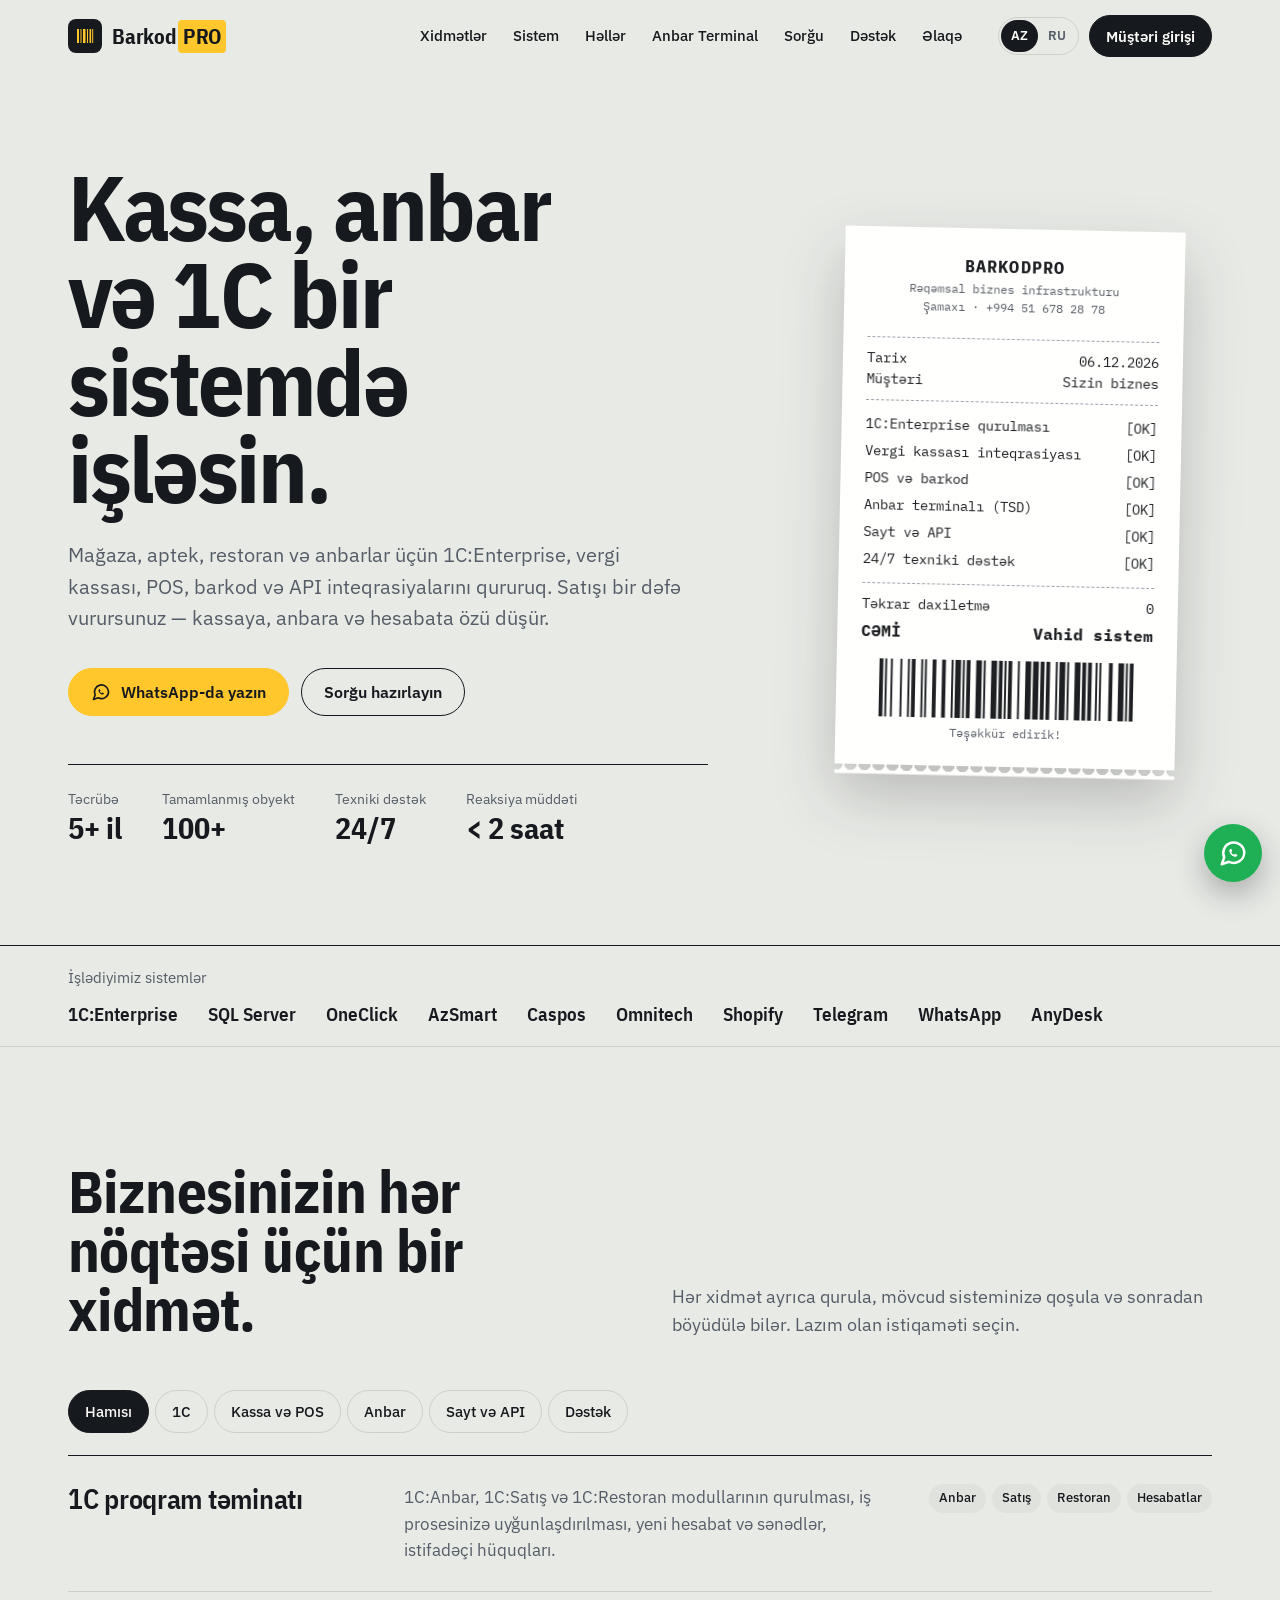
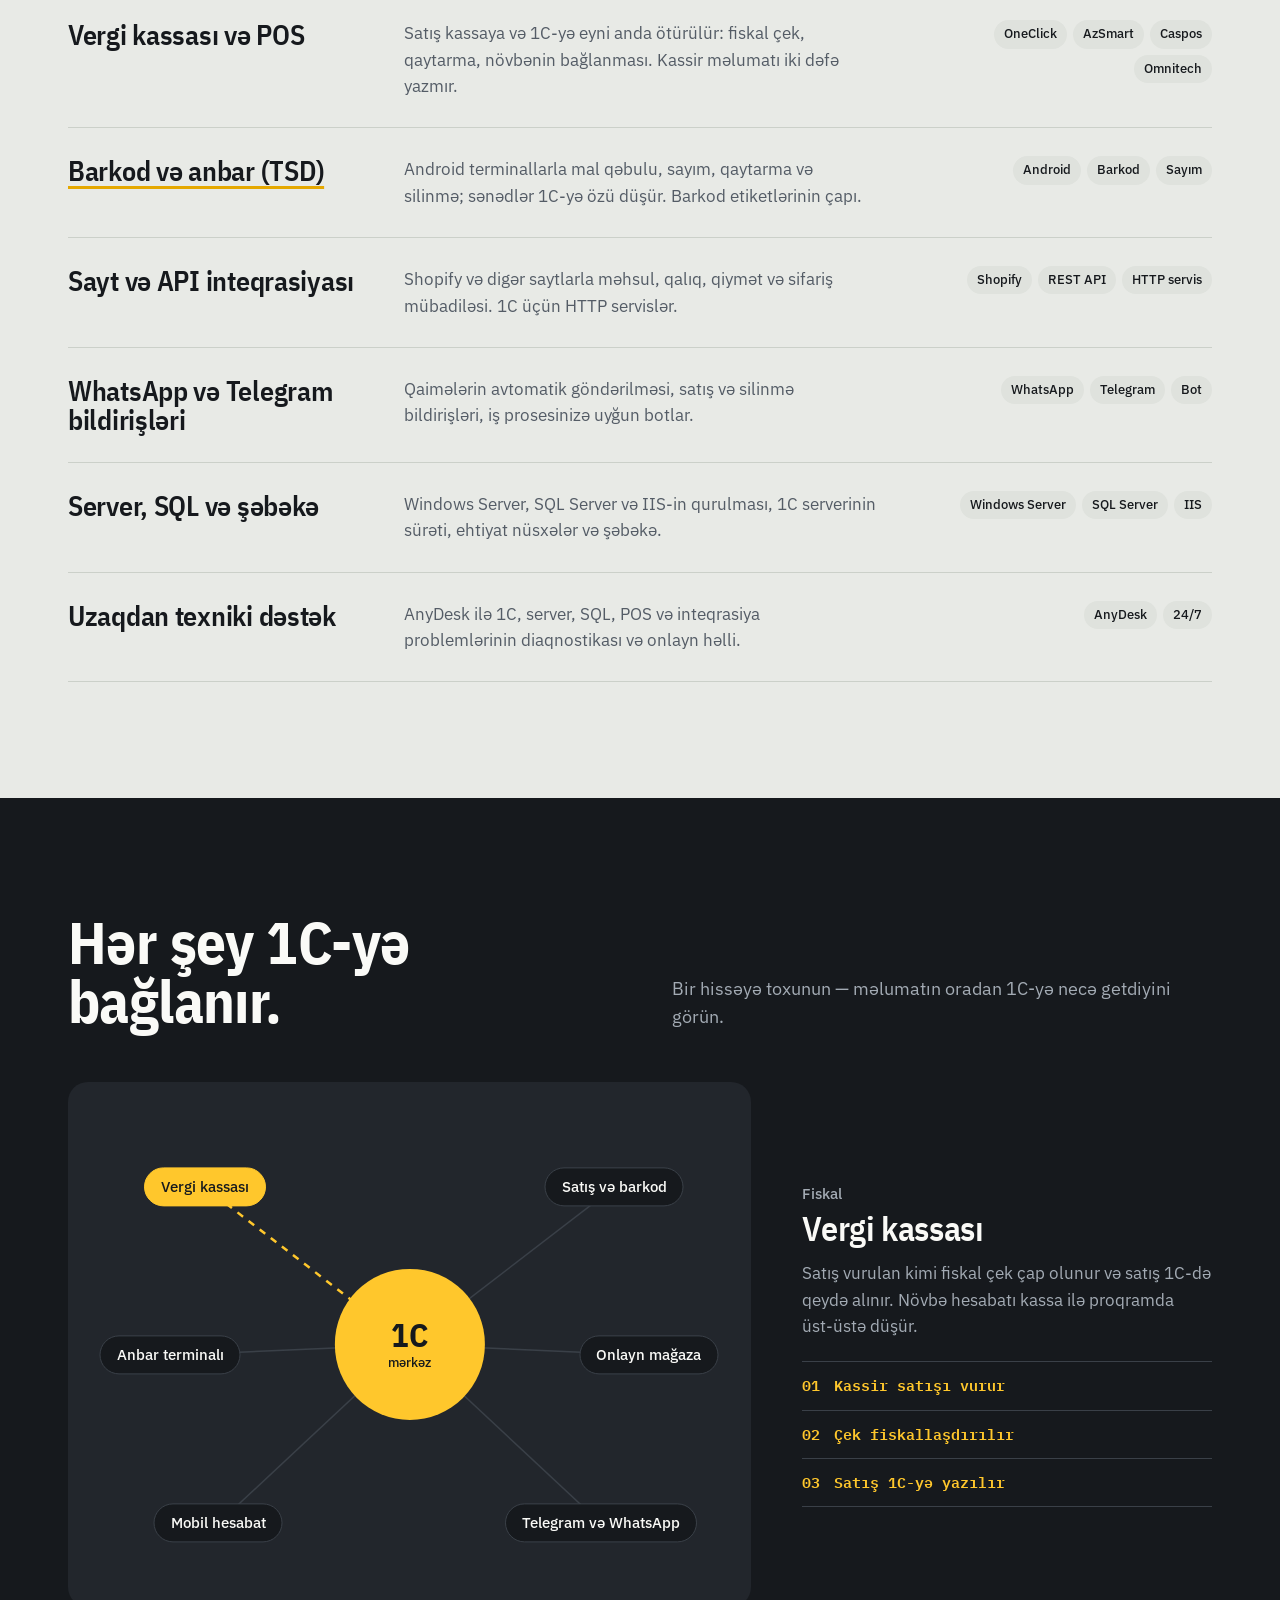
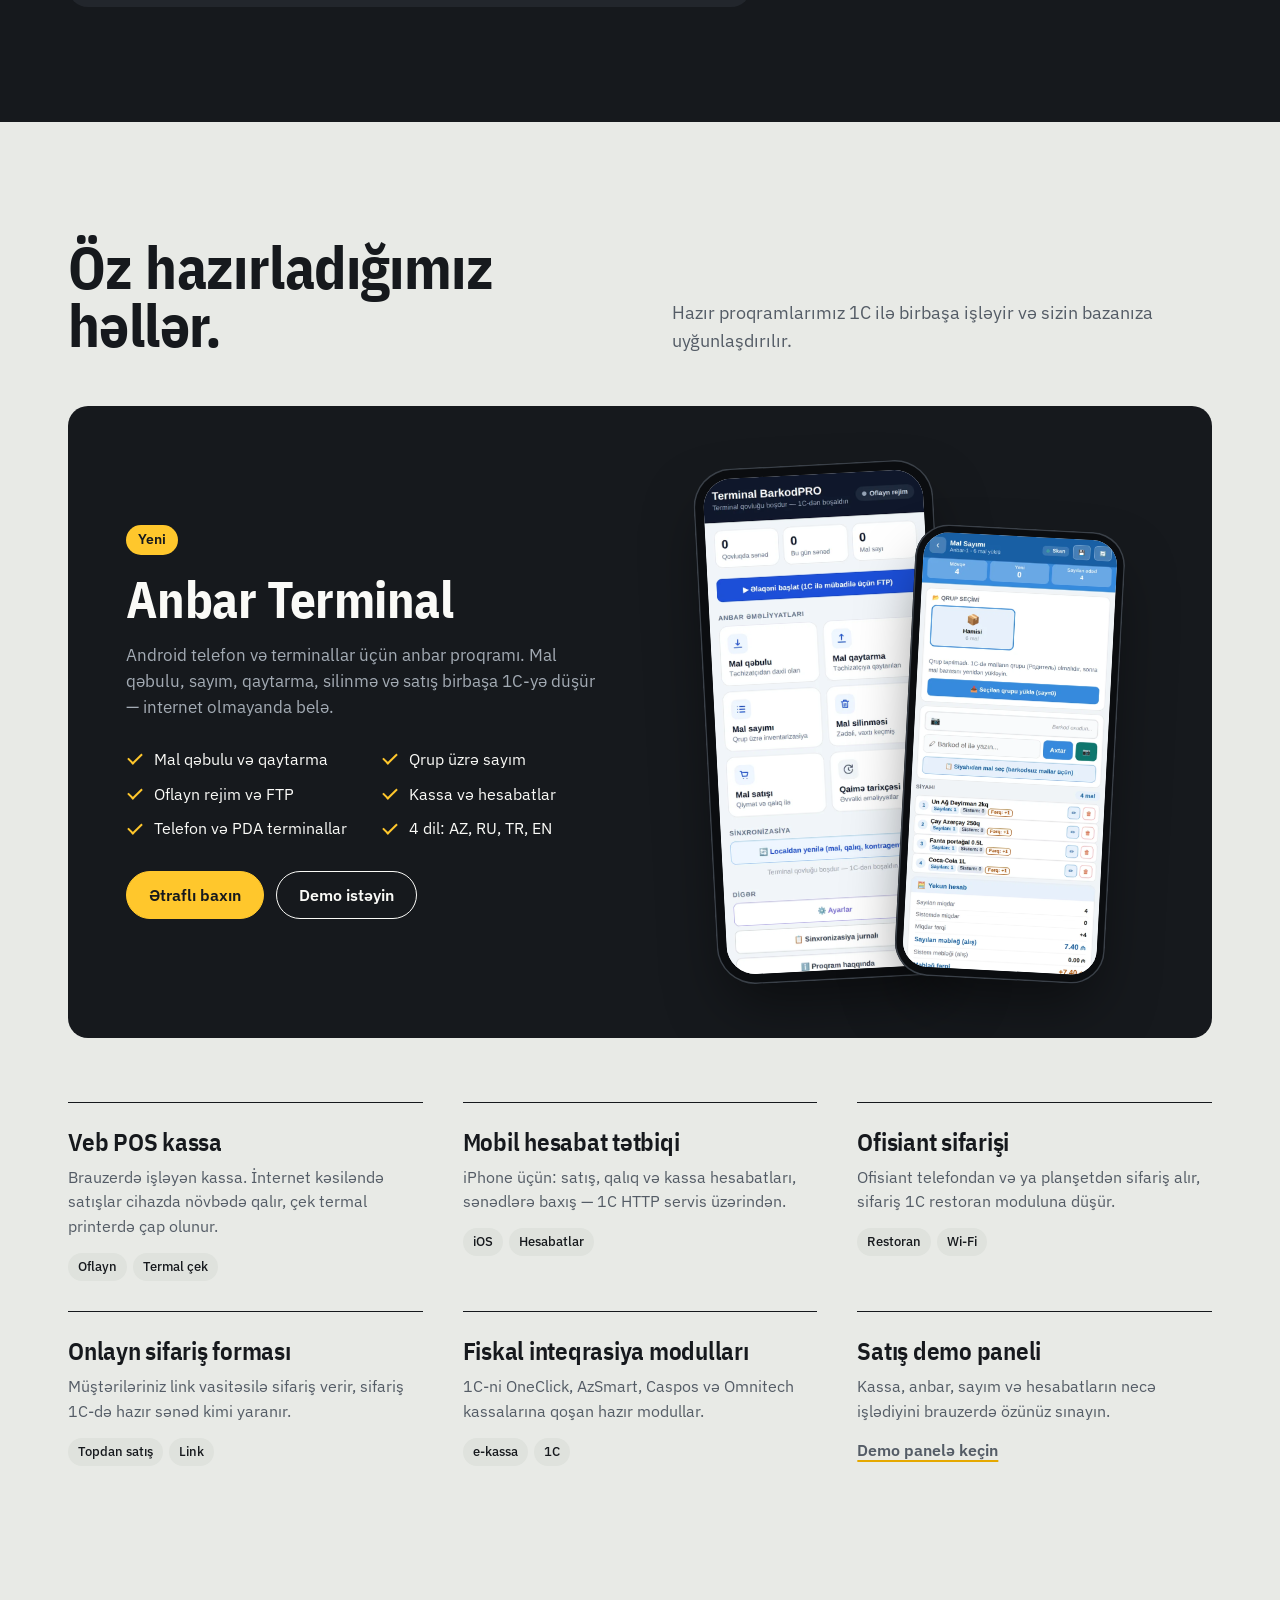
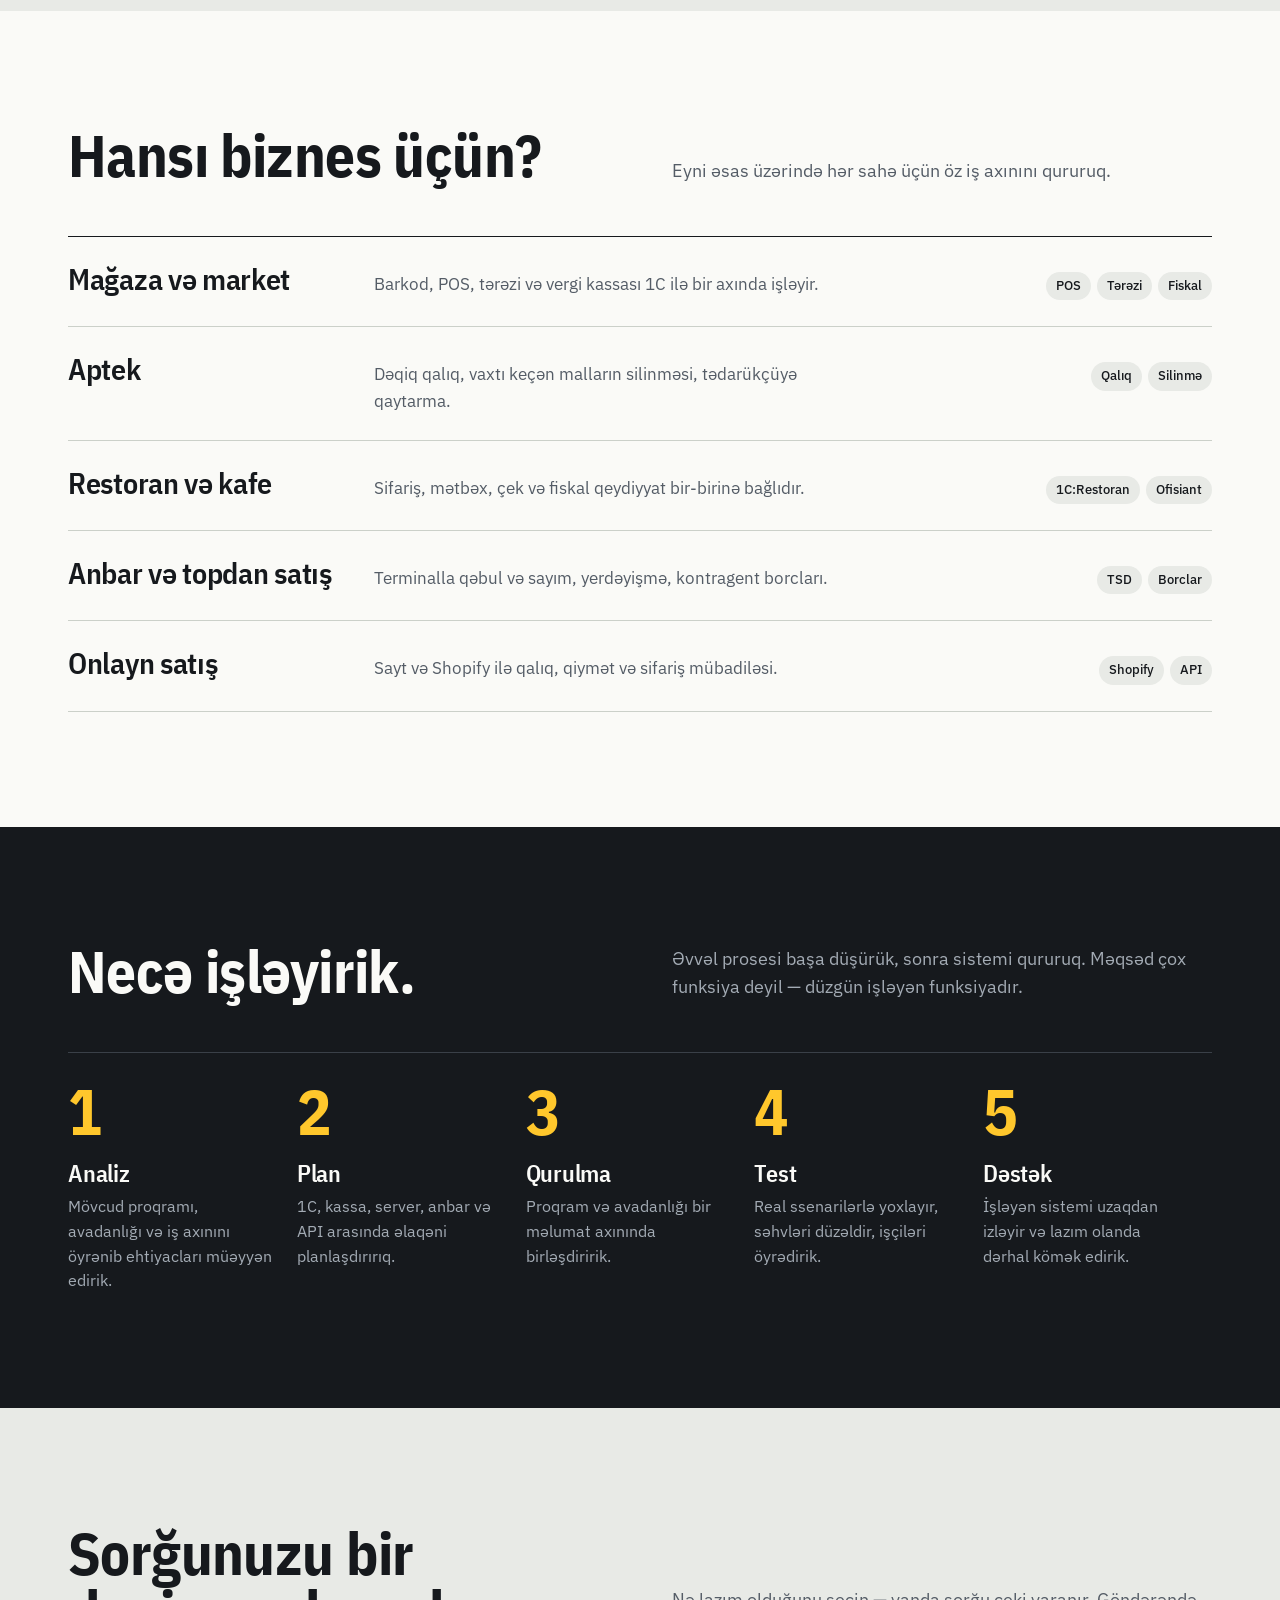
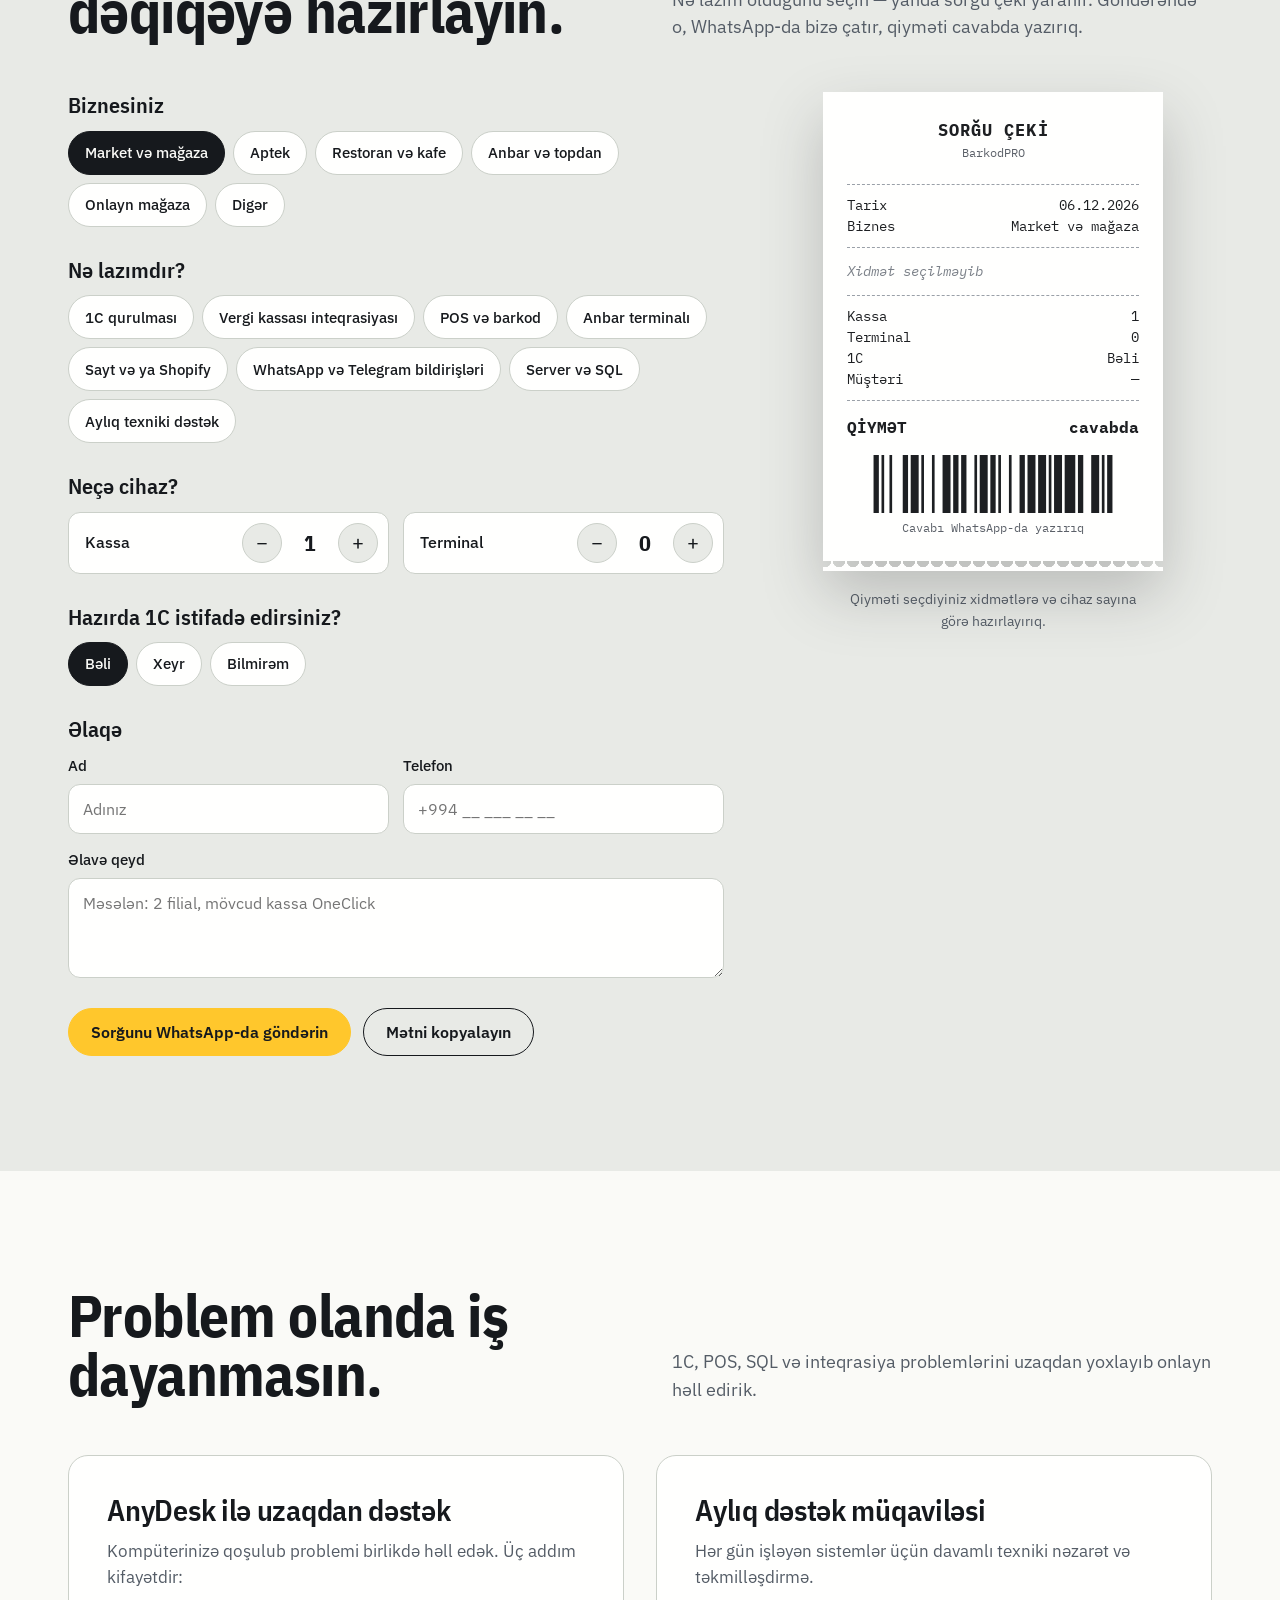
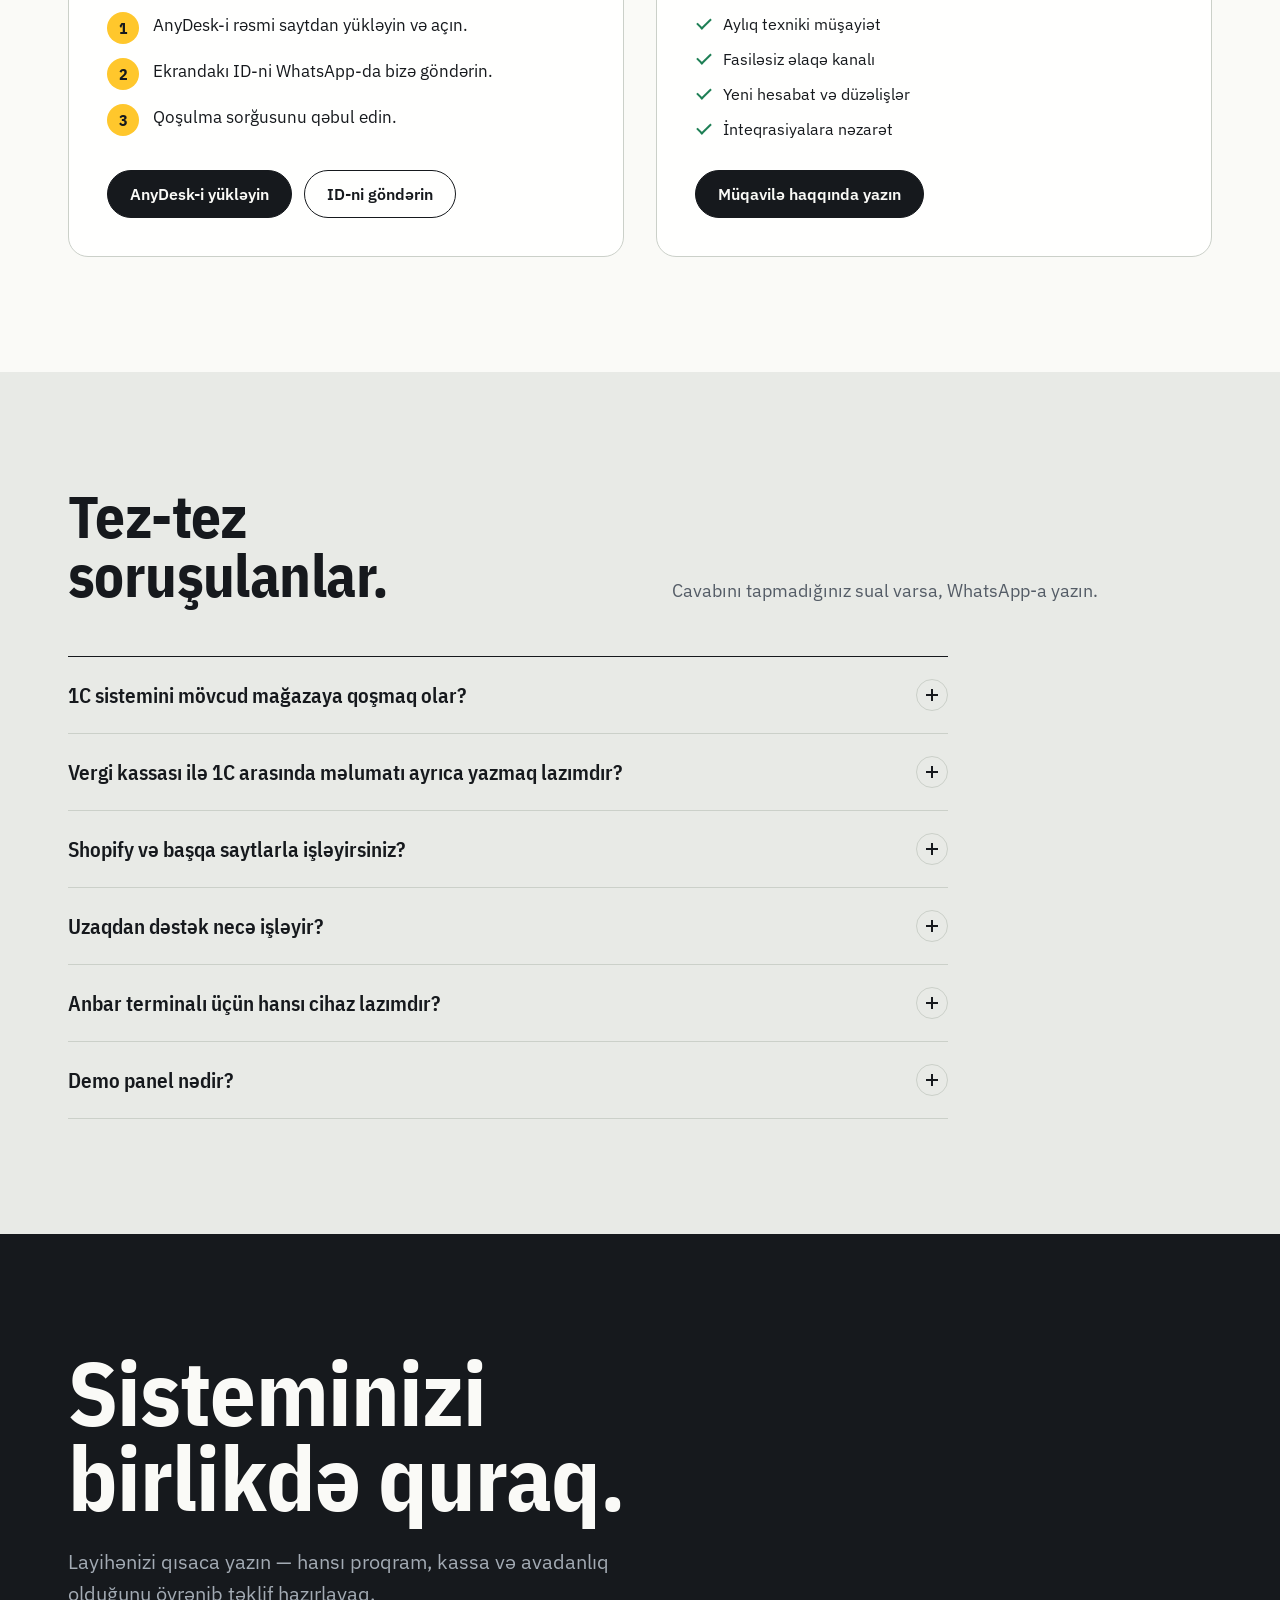
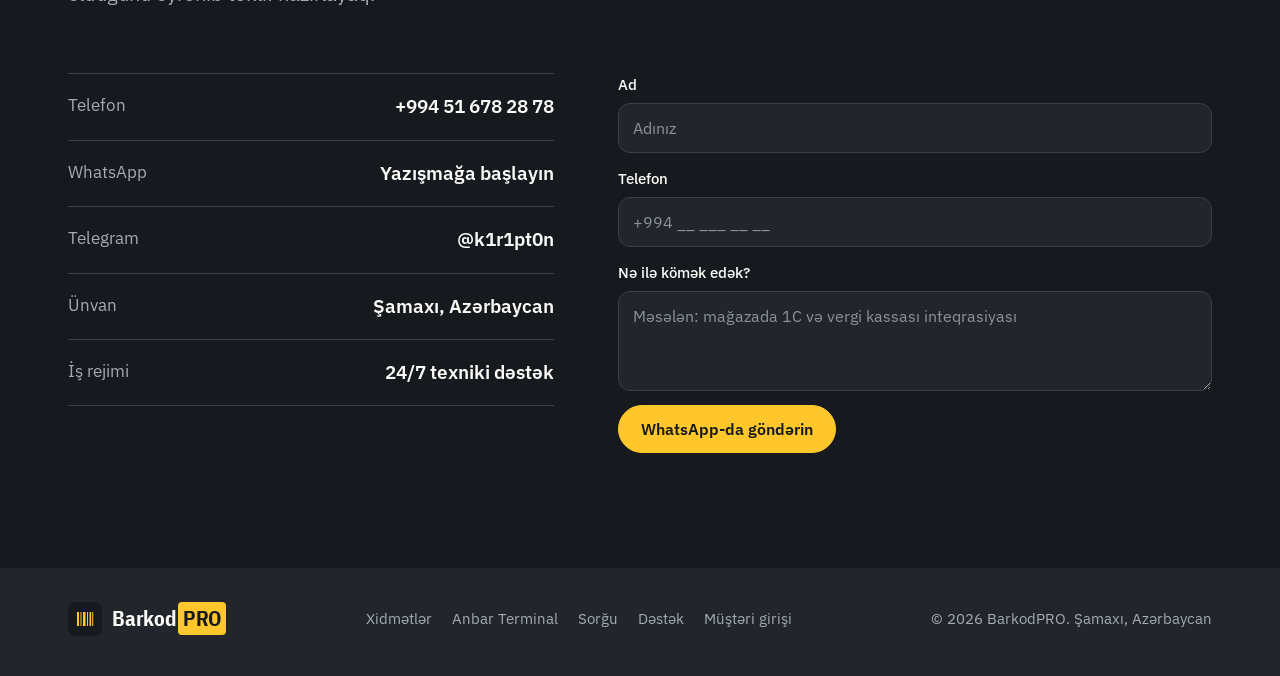
==== index.html @ 7fe0bfad "Add files via upload" ====
<!doctype html>
<html lang="az" data-page="home">
<head>
<meta charset="utf-8">
<meta name="viewport" content="width=device-width,initial-scale=1">
<title>BarkodPRO — 1C, vergi kassası, POS və anbar sistemləri</title>
<meta name="description" content="1C:Enterprise, vergi kassası, POS, barkod, anbar terminalı və API inteqrasiyaları. Mağaza, aptek, restoran və anbarlar üçün. 24/7 texniki dəstək.">
<meta name="robots" content="index,follow">
<meta name="theme-color" content="#E8EAE6">
<meta property="og:type" content="website">
<meta property="og:title" content="BarkodPRO — 1C, vergi kassası, POS və anbar sistemləri">
<meta property="og:description" content="1C:Enterprise, vergi kassası, POS, barkod, anbar terminalı və API inteqrasiyaları. Mağaza, aptek, restoran və anbarlar üçün. 24/7 texniki dəstək.">
<meta property="og:image" content="assets/img/og-cover.png">
<meta property="og:locale" content="az_AZ">
<link rel="icon" href="assets/img/favicon.svg" type="image/svg+xml">
<link rel="preconnect" href="https://fonts.googleapis.com">
<link rel="preconnect" href="https://fonts.gstatic.com" crossorigin>
<link href="https://fonts.googleapis.com/css2?family=IBM+Plex+Mono:wght@400;600;700&family=IBM+Plex+Sans+Condensed:wght@500;600;700&family=IBM+Plex+Sans:wght@400;500;600&display=swap" rel="stylesheet">
<link rel="stylesheet" href="assets/css/site.css">
<script type="application/ld+json">{"@context": "https://schema.org", "@type": "LocalBusiness", "name": "BarkodPRO", "description": "1C:Enterprise, vergi kassaları, POS, barkod, anbar və API inteqrasiyaları; 24/7 texniki dəstək.", "telephone": "+994516782878", "address": {"@type": "PostalAddress", "addressLocality": "Şamaxı", "addressCountry": "AZ"}, "sameAs": ["https://t.me/k1r1pt0n"], "openingHours": "Mo-Su 00:00-24:00"}</script>
</head>
<body>
<a class="skip" href="#main"><span data-i18n="a11y.skip">Məzmuna keç</span></a>
<header class="site-head" id="top">
  <div class="wrap head-row">
    <a class="logo" href="index.html" aria-label="BarkodPRO — ana səhifə"><span class="logo-mark"><svg viewBox="0 0 20 20" aria-hidden="true"><g fill="#FFC72C"><rect x="2" y="3" width="2" height="14"/><rect x="5.5" y="3" width="1" height="14"/><rect x="8" y="3" width="2.5" height="14"/><rect x="12" y="3" width="1" height="14"/><rect x="14.5" y="3" width="1.6" height="14"/><rect x="17.2" y="3" width="1" height="14"/></g></svg></span><span>Barkod<b>PRO</b></span></a>
    <nav class="main-nav" aria-label="Əsas menyu"><a href="#xidmetler" data-i18n="nav.services">Xidmətlər</a><a href="#sistem" data-i18n="nav.system">Sistem</a><a href="#heller" data-i18n="nav.solutions">Həllər</a><a href="anbar-terminal.html" data-i18n="nav.terminal">Anbar Terminal</a><a href="#sorgu" data-i18n="nav.quote">Sorğu</a><a href="#destek" data-i18n="nav.support">Dəstək</a><a href="#elaqe" data-i18n="nav.contact">Əlaqə</a></nav>
    <div class="head-tools">
      <div class="lang" role="group" aria-label="Dil / Язык"><button type="button" data-lang="az" aria-pressed="true">AZ</button><button type="button" data-lang="ru" aria-pressed="false">RU</button></div>
      <a class="btn btn-ink" href="login.html"><span data-i18n="nav.login">Müştəri girişi</span></a>
      <button class="menu-btn" type="button" aria-expanded="false" aria-controls="drawer" aria-label="Menyu"><svg viewBox="0 0 24 24" fill="none" stroke="currentColor" stroke-width="2" stroke-linecap="round" aria-hidden="true"><path d="M4 7h16M4 12h16M4 17h16"/></svg></button>
    </div>
  </div>
  <div class="drawer" id="drawer"><nav aria-label="Mobil menyu"><a href="#xidmetler" data-i18n="nav.services">Xidmətlər</a><a href="#sistem" data-i18n="nav.system">Sistem</a><a href="#heller" data-i18n="nav.solutions">Həllər</a><a href="anbar-terminal.html" data-i18n="nav.terminal">Anbar Terminal</a><a href="#sorgu" data-i18n="nav.quote">Sorğu</a><a href="#destek" data-i18n="nav.support">Dəstək</a><a href="#elaqe" data-i18n="nav.contact">Əlaqə</a><a href="login.html" data-i18n="nav.login">Müştəri girişi</a></nav></div>
</header>
<main id="main">
<section class="hero">
  <div class="wrap hero-grid">
    <div>
      <h1 data-i18n="h.h1">Kassa, anbar və 1C bir sistemdə işləsin.</h1>
      <p data-i18n="h.lead" class="lead">Mağaza, aptek, restoran və anbarlar üçün 1C:Enterprise, vergi kassası, POS, barkod və API inteqrasiyalarını qururuq. Satışı bir dəfə vurursunuz — kassaya, anbara və hesabata özü düşür.</p>
      <div class="hero-actions">
        <a class="btn btn-primary" href="https://wa.me/994516782878?text=Salam%2C%20BarkodPRO%20haqq%C4%B1nda%20m%C9%99lumat%20almaq%20ist%C9%99yir%C9%99m." target="_blank" rel="noopener"><svg viewBox="0 0 24 24" fill="none" stroke="currentColor" stroke-width="2" stroke-linecap="round" stroke-linejoin="round" aria-hidden="true"><path d="M21 11.5a8.4 8.4 0 0 1-12.3 7.5L3 21l2-5.5A8.4 8.4 0 1 1 21 11.5z"/><path d="M9 9.5c0 3 2.5 5.5 5.5 5.5l1.2-1.4-2-1-1 .8a3.5 3.5 0 0 1-2.1-2.1l.8-1-1-2z" fill="currentColor" stroke="none"/></svg><span data-i18n="h.cta1">WhatsApp-da yazın</span></a>
        <a class="btn btn-ghost" href="#sorgu"><span data-i18n="h.cta2">Sorğu hazırlayın</span></a>
      </div>
      <dl class="facts">
        <div><dt data-i18n="h.f1">Təcrübə</dt><dd data-i18n="h.f1v">5+ il</dd></div>
        <div><dt data-i18n="h.f2">Tamamlanmış obyekt</dt><dd>100+</dd></div>
        <div><dt data-i18n="h.f3">Texniki dəstək</dt><dd>24/7</dd></div>
        <div><dt data-i18n="h.f4">Reaksiya müddəti</dt><dd data-i18n="h.f4v">&lt; 2 saat</dd></div>
      </dl>
    </div>
    <div class="hero-receipt"><div class="receipt print" aria-label="BarkodPRO xidmətləri çek şəklində">
<div class="receipt-paper">
  <div class="rc-head"><strong>BARKODPRO</strong><span data-i18n="rc.sub">Rəqəmsal biznes infrastrukturu</span><span>Şamaxı · +994 51 678 28 78</span></div>
  <hr class="rc-sep">
  <div class="rc-row"><span data-i18n="rc.date">Tarix</span><span data-today>—</span></div>
  <div class="rc-row"><span data-i18n="rc.client">Müştəri</span><span data-i18n="rc.yourbiz">Sizin biznes</span></div>
  <hr class="rc-sep">
  <ul class="rc-items"><li><span data-i18n="rc.i0">1C:Enterprise qurulması</span><span>[OK]</span></li><li><span data-i18n="rc.i1">Vergi kassası inteqrasiyası</span><span>[OK]</span></li><li><span data-i18n="rc.i2">POS və barkod</span><span>[OK]</span></li><li><span data-i18n="rc.i3">Anbar terminalı (TSD)</span><span>[OK]</span></li><li><span data-i18n="rc.i4">Sayt və API</span><span>[OK]</span></li><li><span data-i18n="rc.i5">24/7 texniki dəstək</span><span>[OK]</span></li></ul>
  <hr class="rc-sep">
  <div class="rc-row"><span data-i18n="rc.reentry">Təkrar daxiletmə</span><span>0</span></div>
  <div class="rc-total"><span data-i18n="rc.total">CƏMİ</span><span data-i18n="rc.one">Vahid sistem</span></div>
  <svg class="rc-bar" viewBox="0 0 154 58" preserveAspectRatio="none" role="img" aria-label="Barkod"><g fill="#1d1f22"><rect x="10" y="0" width="2" height="58"/><rect x="13" y="0" width="1" height="58"/><rect x="16" y="0" width="1" height="58"/><rect x="21" y="0" width="1" height="58"/><rect x="25" y="0" width="1" height="58"/><rect x="27" y="0" width="2" height="58"/><rect x="32" y="0" width="1" height="58"/><rect x="34" y="0" width="1" height="58"/><rect x="38" y="0" width="2" height="58"/><rect x="43" y="0" width="2" height="58"/><rect x="48" y="0" width="1" height="58"/><rect x="50" y="0" width="3" height="58"/><rect x="54" y="0" width="1" height="58"/><rect x="56" y="0" width="2" height="58"/><rect x="61" y="0" width="3" height="58"/><rect x="65" y="0" width="1" height="58"/><rect x="69" y="0" width="3" height="58"/><rect x="73" y="0" width="2" height="58"/><rect x="76" y="0" width="1" height="58"/><rect x="78" y="0" width="2" height="58"/><rect x="83" y="0" width="1" height="58"/><rect x="87" y="0" width="3" height="58"/><rect x="91" y="0" width="3" height="58"/><rect x="95" y="0" width="2" height="58"/><rect x="98" y="0" width="2" height="58"/><rect x="103" y="0" width="1" height="58"/><rect x="105" y="0" width="3" height="58"/><rect x="109" y="0" width="1" height="58"/><rect x="113" y="0" width="3" height="58"/><rect x="117" y="0" width="2" height="58"/><rect x="120" y="0" width="2" height="58"/><rect x="124" y="0" width="1" height="58"/><rect x="126" y="0" width="1" height="58"/><rect x="131" y="0" width="2" height="58"/><rect x="136" y="0" width="3" height="58"/><rect x="140" y="0" width="1" height="58"/><rect x="142" y="0" width="2" height="58"/></g></svg>
  <div class="rc-foot"><span data-i18n="rc.thanks">Təşəkkür edirik!</span></div>
</div></div></div>
  </div>
</section>
<div class="strip"><div class="wrap strip-row"><p data-i18n="strip.l">İşlədiyimiz sistemlər</p><ul><li>1C:Enterprise</li><li>SQL Server</li><li>OneClick</li><li>AzSmart</li><li>Caspos</li><li>Omnitech</li><li>Shopify</li><li>Telegram</li><li>WhatsApp</li><li>AnyDesk</li></ul></div></div>

<section class="sec" id="xidmetler">
  <div class="wrap">
    <div class="sec-head"><h2 data-i18n="s.h">Biznesinizin hər nöqtəsi üçün bir xidmət.</h2><p data-i18n="s.p">Hər xidmət ayrıca qurula, mövcud sisteminizə qoşula və sonradan böyüdülə bilər. Lazım olan istiqaməti seçin.</p></div>
    <div class="filters" role="group" aria-label="Xidmət filtri"><button type="button" data-filter="all" aria-pressed="true"><span data-i18n="flt.all">Hamısı</span></button><button type="button" data-filter="1c" aria-pressed="false"><span data-i18n="flt.1c">1C</span></button><button type="button" data-filter="pos" aria-pressed="false"><span data-i18n="flt.pos">Kassa və POS</span></button><button type="button" data-filter="anbar" aria-pressed="false"><span data-i18n="flt.anbar">Anbar</span></button><button type="button" data-filter="api" aria-pressed="false"><span data-i18n="flt.api">Sayt və API</span></button><button type="button" data-filter="support" aria-pressed="false"><span data-i18n="flt.support">Dəstək</span></button></div>
    <ul class="svc-list">
<li class="svc" data-cat="1c"><h3><span data-i18n="svc1.t">1C proqram təminatı</span></h3><p data-i18n="svc1.d">1C:Anbar, 1C:Satış və 1C:Restoran modullarının qurulması, iş prosesinizə uyğunlaşdırılması, yeni hesabat və sənədlər, istifadəçi hüquqları.</p><div class="tags"><span data-i18n="svc1.tag0">Anbar</span><span data-i18n="svc1.tag1">Satış</span><span data-i18n="svc1.tag2">Restoran</span><span data-i18n="svc1.tag3">Hesabatlar</span></div></li>
<li class="svc" data-cat="pos"><h3><span data-i18n="svc2.t">Vergi kassası və POS</span></h3><p data-i18n="svc2.d">Satış kassaya və 1C-yə eyni anda ötürülür: fiskal çek, qaytarma, növbənin bağlanması. Kassir məlumatı iki dəfə yazmır.</p><div class="tags"><span data-i18n="svc2.tag0">OneClick</span><span data-i18n="svc2.tag1">AzSmart</span><span data-i18n="svc2.tag2">Caspos</span><span data-i18n="svc2.tag3">Omnitech</span></div></li>
<li class="svc" data-cat="anbar"><h3><a href="anbar-terminal.html" data-i18n="svc3.t">Barkod və anbar (TSD)</a></h3><p data-i18n="svc3.d">Android terminallarla mal qəbulu, sayım, qaytarma və silinmə; sənədlər 1C-yə özü düşür. Barkod etiketlərinin çapı.</p><div class="tags"><span data-i18n="svc3.tag0">Android</span><span data-i18n="svc3.tag1">Barkod</span><span data-i18n="svc3.tag2">Sayım</span></div></li>
<li class="svc" data-cat="api"><h3><span data-i18n="svc4.t">Sayt və API inteqrasiyası</span></h3><p data-i18n="svc4.d">Shopify və digər saytlarla məhsul, qalıq, qiymət və sifariş mübadiləsi. 1C üçün HTTP servislər.</p><div class="tags"><span data-i18n="svc4.tag0">Shopify</span><span data-i18n="svc4.tag1">REST API</span><span data-i18n="svc4.tag2">HTTP servis</span></div></li>
<li class="svc" data-cat="api"><h3><span data-i18n="svc5.t">WhatsApp və Telegram bildirişləri</span></h3><p data-i18n="svc5.d">Qaimələrin avtomatik göndərilməsi, satış və silinmə bildirişləri, iş prosesinizə uyğun botlar.</p><div class="tags"><span data-i18n="svc5.tag0">WhatsApp</span><span data-i18n="svc5.tag1">Telegram</span><span data-i18n="svc5.tag2">Bot</span></div></li>
<li class="svc" data-cat="support"><h3><span data-i18n="svc6.t">Server, SQL və şəbəkə</span></h3><p data-i18n="svc6.d">Windows Server, SQL Server və IIS-in qurulması, 1C serverinin sürəti, ehtiyat nüsxələr və şəbəkə.</p><div class="tags"><span data-i18n="svc6.tag0">Windows Server</span><span data-i18n="svc6.tag1">SQL Server</span><span data-i18n="svc6.tag2">IIS</span></div></li>
<li class="svc" data-cat="support"><h3><span data-i18n="svc7.t">Uzaqdan texniki dəstək</span></h3><p data-i18n="svc7.d">AnyDesk ilə 1C, server, SQL, POS və inteqrasiya problemlərinin diaqnostikası və onlayn həlli.</p><div class="tags"><span data-i18n="svc7.tag0">AnyDesk</span><span data-i18n="svc7.tag1">24/7</span></div></li>
    </ul>
  </div>
</section>

<section class="sec sec-ink on-ink" id="sistem">
  <div class="wrap">
    <div class="sec-head"><h2 data-i18n="m.h">Hər şey 1C-yə bağlanır.</h2><p data-i18n="m.p">Bir hissəyə toxunun — məlumatın oradan 1C-yə necə getdiyini görün.</p></div>
    <div class="map">
  <div class="map-stage" role="group" aria-label="Sistem xəritəsi">
    <svg class="wires" viewBox="0 0 100 100" preserveAspectRatio="none" aria-hidden="true"><line class="wire" data-wire="kassa" x1="50" y1="50" x2="20" y2="20"/><line class="wire" data-wire="pos" x1="50" y1="50" x2="80" y2="20"/><line class="wire" data-wire="shop" x1="50" y1="50" x2="85" y2="52"/><line class="wire" data-wire="msg" x1="50" y1="50" x2="78" y2="84"/><line class="wire" data-wire="mob" x1="50" y1="50" x2="22" y2="84"/><line class="wire" data-wire="tsd" x1="50" y1="50" x2="15" y2="52"/></svg>
    <div class="map-hub">1C<small data-i18n="map.hub">mərkəz</small></div>
    <button type="button" class="map-node" data-node="kassa" style="left:20%;top:20%" aria-pressed="false" data-i18n="map.kassa.t">Vergi kassası</button><button type="button" class="map-node" data-node="pos" style="left:80%;top:20%" aria-pressed="false" data-i18n="map.pos.t">Satış və barkod</button><button type="button" class="map-node" data-node="shop" style="left:85%;top:52%" aria-pressed="false" data-i18n="map.shop.t">Onlayn mağaza</button><button type="button" class="map-node" data-node="msg" style="left:78%;top:84%" aria-pressed="false" data-i18n="map.msg.t">Telegram və WhatsApp</button><button type="button" class="map-node" data-node="mob" style="left:22%;top:84%" aria-pressed="false" data-i18n="map.mob.t">Mobil hesabat</button><button type="button" class="map-node" data-node="tsd" style="left:15%;top:52%" aria-pressed="false" data-i18n="map.tsd.t">Anbar terminalı</button>
  </div>
  <div class="map-info" aria-live="polite">
    <p class="map-kind" id="mapKind">Fiskal</p>
    <h3 id="mapTitle">Vergi kassası</h3>
    <p id="mapDesc">Satış vurulan kimi fiskal çek çap olunur və satış 1C-də qeydə alınır. Növbə hesabatı kassa ilə proqramda üst-üstə düşür.</p>
    <ol class="map-flow" id="mapFlow"><li><span>01</span><span data-i18n="map.kassa.f0">Kassir satışı vurur</span></li><li><span>02</span><span data-i18n="map.kassa.f1">Çek fiskallaşdırılır</span></li><li><span>03</span><span data-i18n="map.kassa.f2">Satış 1C-yə yazılır</span></li></ol>
    <p style="margin-top:22px" id="mapLink" hidden><a class="link" href="anbar-terminal.html" data-i18n="map.more">Anbar Terminal haqqında ətraflı</a></p>
  </div>
</div>
  </div>
</section>

<section class="sec" id="heller">
  <div class="wrap">
    <div class="sec-head"><h2 data-i18n="sol.h">Öz hazırladığımız həllər.</h2><p data-i18n="sol.p">Hazır proqramlarımız 1C ilə birbaşa işləyir və sizin bazanıza uyğunlaşdırılır.</p></div>
    <article class="feature-prod on-ink">
      <div>
        <span data-i18n="fp.badge" class="badge">Yeni</span>
        <h3 data-i18n="fp.h">Anbar Terminal</h3>
        <p data-i18n="fp.p">Android telefon və terminallar üçün anbar proqramı. Mal qəbulu, sayım, qaytarma, silinmə və satış birbaşa 1C-yə düşür — internet olmayanda belə.</p>
        <ul class="checks"><li data-i18n="fp.c.0">Mal qəbulu və qaytarma</li><li data-i18n="fp.c.1">Qrup üzrə sayım</li><li data-i18n="fp.c.2">Oflayn rejim və FTP</li><li data-i18n="fp.c.3">Kassa və hesabatlar</li><li data-i18n="fp.c.4">Telefon və PDA terminallar</li><li data-i18n="fp.c.5">4 dil: AZ, RU, TR, EN</li></ul>
        <div class="actions"><a class="btn btn-primary" href="anbar-terminal.html"><span data-i18n="fp.a1">Ətraflı baxın</span></a><a class="btn btn-ghost" href="https://wa.me/994516782878?text=Salam%2C%20Anbar%20Terminal%20proqram%C4%B1%20il%C9%99%20maraqlan%C4%B1ram.%20Demo%20g%C3%B6rm%C9%99k%20ist%C9%99yir%C9%99m." target="_blank" rel="noopener"><span data-i18n="fp.a2">Demo istəyin</span></a></div>
      </div>
      <div class="phones"><div class="phone"><img src="assets/img/anbar-terminal/home.webp" alt="Anbar Terminal: ana ekran" data-i18n-alt="alt.home" width="600" height="1350" loading="lazy"></div><div class="phone"><img src="assets/img/anbar-terminal/sayim.webp" alt="Anbar Terminal: mal sayımı" data-i18n-alt="alt.sayim" width="600" height="1350" loading="lazy"></div></div>
    </article>
    <div class="sol-grid">
<article class="sol"><h3 data-i18n="sol1.t">Veb POS kassa</h3><p data-i18n="sol1.d">Brauzerdə işləyən kassa. İnternet kəsiləndə satışlar cihazda növbədə qalır, çek termal printerdə çap olunur.</p><div class="tags"><span data-i18n="sol1.tag0">Oflayn</span><span data-i18n="sol1.tag1">Termal çek</span></div></article>
<article class="sol"><h3 data-i18n="sol2.t">Mobil hesabat tətbiqi</h3><p data-i18n="sol2.d">iPhone üçün: satış, qalıq və kassa hesabatları, sənədlərə baxış — 1C HTTP servis üzərindən.</p><div class="tags"><span data-i18n="sol2.tag0">iOS</span><span data-i18n="sol2.tag1">Hesabatlar</span></div></article>
<article class="sol"><h3 data-i18n="sol3.t">Ofisiant sifarişi</h3><p data-i18n="sol3.d">Ofisiant telefondan və ya planşetdən sifariş alır, sifariş 1C restoran moduluna düşür.</p><div class="tags"><span data-i18n="sol3.tag0">Restoran</span><span data-i18n="sol3.tag1">Wi-Fi</span></div></article>
<article class="sol"><h3 data-i18n="sol4.t">Onlayn sifariş forması</h3><p data-i18n="sol4.d">Müştəriləriniz link vasitəsilə sifariş verir, sifariş 1C-də hazır sənəd kimi yaranır.</p><div class="tags"><span data-i18n="sol4.tag0">Topdan satış</span><span data-i18n="sol4.tag1">Link</span></div></article>
<article class="sol"><h3 data-i18n="sol5.t">Fiskal inteqrasiya modulları</h3><p data-i18n="sol5.d">1C-ni OneClick, AzSmart, Caspos və Omnitech kassalarına qoşan hazır modullar.</p><div class="tags"><span data-i18n="sol5.tag0">e-kassa</span><span data-i18n="sol5.tag1">1C</span></div></article>
<article class="sol"><h3 data-i18n="sol6.t">Satış demo paneli</h3><p data-i18n="sol6.d">Kassa, anbar, sayım və hesabatların necə işlədiyini brauzerdə özünüz sınayın.</p><p style="margin-top:14px"><a class="link" href="login.html" data-i18n="sol6.a">Demo panelə keçin</a></p></article>
    </div>
  </div>
</section>

<section class="sec sec-paper" id="saheler">
  <div class="wrap">
    <div class="sec-head"><h2 data-i18n="sec.h">Hansı biznes üçün?</h2><p data-i18n="sec.p">Eyni əsas üzərində hər sahə üçün öz iş axınını qururuq.</p></div>
    <ul class="sectors">
<li class="sector"><h3 data-i18n="sec1.t">Mağaza və market</h3><p data-i18n="sec1.d">Barkod, POS, tərəzi və vergi kassası 1C ilə bir axında işləyir.</p><div class="tags"><span data-i18n="sec1.tag0">POS</span><span data-i18n="sec1.tag1">Tərəzi</span><span data-i18n="sec1.tag2">Fiskal</span></div></li>
<li class="sector"><h3 data-i18n="sec2.t">Aptek</h3><p data-i18n="sec2.d">Dəqiq qalıq, vaxtı keçən malların silinməsi, tədarükçüyə qaytarma.</p><div class="tags"><span data-i18n="sec2.tag0">Qalıq</span><span data-i18n="sec2.tag1">Silinmə</span></div></li>
<li class="sector"><h3 data-i18n="sec3.t">Restoran və kafe</h3><p data-i18n="sec3.d">Sifariş, mətbəx, çek və fiskal qeydiyyat bir-birinə bağlıdır.</p><div class="tags"><span data-i18n="sec3.tag0">1C:Restoran</span><span data-i18n="sec3.tag1">Ofisiant</span></div></li>
<li class="sector"><h3 data-i18n="sec4.t">Anbar və topdan satış</h3><p data-i18n="sec4.d">Terminalla qəbul və sayım, yerdəyişmə, kontragent borcları.</p><div class="tags"><span data-i18n="sec4.tag0">TSD</span><span data-i18n="sec4.tag1">Borclar</span></div></li>
<li class="sector"><h3 data-i18n="sec5.t">Onlayn satış</h3><p data-i18n="sec5.d">Sayt və Shopify ilə qalıq, qiymət və sifariş mübadiləsi.</p><div class="tags"><span data-i18n="sec5.tag0">Shopify</span><span data-i18n="sec5.tag1">API</span></div></li>
    </ul>
  </div>
</section>

<section class="sec sec-ink on-ink" id="proses">
  <div class="wrap">
    <div class="sec-head"><h2 data-i18n="p.h">Necə işləyirik.</h2><p data-i18n="p.p">Əvvəl prosesi başa düşürük, sonra sistemi qururuq. Məqsəd çox funksiya deyil — düzgün işləyən funksiyadır.</p></div>
    <ol class="steps"><li><h3 data-i18n="st0.t">Analiz</h3><p data-i18n="st0.d">Mövcud proqramı, avadanlığı və iş axınını öyrənib ehtiyacları müəyyən edirik.</p></li><li><h3 data-i18n="st1.t">Plan</h3><p data-i18n="st1.d">1C, kassa, server, anbar və API arasında əlaqəni planlaşdırırıq.</p></li><li><h3 data-i18n="st2.t">Qurulma</h3><p data-i18n="st2.d">Proqram və avadanlığı bir məlumat axınında birləşdiririk.</p></li><li><h3 data-i18n="st3.t">Test</h3><p data-i18n="st3.d">Real ssenarilərlə yoxlayır, səhvləri düzəldir, işçiləri öyrədirik.</p></li><li><h3 data-i18n="st4.t">Dəstək</h3><p data-i18n="st4.d">İşləyən sistemi uzaqdan izləyir və lazım olanda dərhal kömək edirik.</p></li></ol>
  </div>
</section>

<section class="sec" id="sorgu">
  <div class="wrap">
    <div class="sec-head"><h2 data-i18n="q.h">Sorğunuzu bir dəqiqəyə hazırlayın.</h2><p data-i18n="q.p">Nə lazım olduğunu seçin — yanda sorğu çeki yaranır. Göndərəndə o, WhatsApp-da bizə çatır, qiyməti cavabda yazırıq.</p></div>
    <div class="quote">
  <form id="quoteForm" novalidate>
    <fieldset><legend data-i18n="q.l1">Biznesiniz</legend><div class="chips"><label class="chip"><input type="radio" name="biz" value="market" checked><span data-i18n="q.biz.market">Market və mağaza</span></label><label class="chip"><input type="radio" name="biz" value="aptek"><span data-i18n="q.biz.aptek">Aptek</span></label><label class="chip"><input type="radio" name="biz" value="restoran"><span data-i18n="q.biz.restoran">Restoran və kafe</span></label><label class="chip"><input type="radio" name="biz" value="anbar"><span data-i18n="q.biz.anbar">Anbar və topdan</span></label><label class="chip"><input type="radio" name="biz" value="online"><span data-i18n="q.biz.online">Onlayn mağaza</span></label><label class="chip"><input type="radio" name="biz" value="other"><span data-i18n="q.biz.other">Digər</span></label></div></fieldset>
    <fieldset><legend data-i18n="q.l2">Nə lazımdır?</legend><div class="chips"><label class="chip"><input type="checkbox" name="need" value="n1c"><span data-i18n="q.need.n1c">1C qurulması</span></label><label class="chip"><input type="checkbox" name="need" value="nkassa"><span data-i18n="q.need.nkassa">Vergi kassası inteqrasiyası</span></label><label class="chip"><input type="checkbox" name="need" value="npos"><span data-i18n="q.need.npos">POS və barkod</span></label><label class="chip"><input type="checkbox" name="need" value="ntsd"><span data-i18n="q.need.ntsd">Anbar terminalı</span></label><label class="chip"><input type="checkbox" name="need" value="nweb"><span data-i18n="q.need.nweb">Sayt və ya Shopify</span></label><label class="chip"><input type="checkbox" name="need" value="nmsg"><span data-i18n="q.need.nmsg">WhatsApp və Telegram bildirişləri</span></label><label class="chip"><input type="checkbox" name="need" value="nsrv"><span data-i18n="q.need.nsrv">Server və SQL</span></label><label class="chip"><input type="checkbox" name="need" value="ncare"><span data-i18n="q.need.ncare">Aylıq texniki dəstək</span></label></div></fieldset>
    <fieldset><legend data-i18n="q.l3">Neçə cihaz?</legend>
      <div class="counters">
        <div class="counter"><label for="qKassa" data-i18n="q.kassa">Kassa</label><div><button type="button" data-step="-1" data-for="qKassa" aria-label="Azalt">−</button><input id="qKassa" type="number" inputmode="numeric" min="0" max="99" value="1"><button type="button" data-step="1" data-for="qKassa" aria-label="Artır">+</button></div></div>
        <div class="counter"><label for="qTsd" data-i18n="q.tsd">Terminal</label><div><button type="button" data-step="-1" data-for="qTsd" aria-label="Azalt">−</button><input id="qTsd" type="number" inputmode="numeric" min="0" max="99" value="0"><button type="button" data-step="1" data-for="qTsd" aria-label="Artır">+</button></div></div>
      </div>
    </fieldset>
    <fieldset><legend data-i18n="q.l4">Hazırda 1C istifadə edirsiniz?</legend><div class="chips"><label class="chip"><input type="radio" name="has1c" value="yes" checked><span data-i18n="q.has1c.yes">Bəli</span></label><label class="chip"><input type="radio" name="has1c" value="no"><span data-i18n="q.has1c.no">Xeyr</span></label><label class="chip"><input type="radio" name="has1c" value="unk"><span data-i18n="q.has1c.unk">Bilmirəm</span></label></div></fieldset>
    <fieldset><legend data-i18n="q.l5">Əlaqə</legend>
      <div class="fields">
        <div class="field"><label for="qName" data-i18n="f.name">Ad</label><input id="qName" autocomplete="name" placeholder="Adınız" data-i18n-ph="f.name.ph"></div>
        <div class="field"><label for="qPhone" data-i18n="f.phone">Telefon</label><input id="qPhone" type="tel" autocomplete="tel" placeholder="+994 __ ___ __ __"></div>
        <div class="field full"><label for="qNote" data-i18n="f.note">Əlavə qeyd</label><textarea id="qNote" placeholder="Məsələn: 2 filial, mövcud kassa OneClick" data-i18n-ph="q.note.ph"></textarea></div>
      </div>
    </fieldset>
    <div class="actions"><button class="btn btn-primary" type="submit"><span data-i18n="q.send">Sorğunu WhatsApp-da göndərin</span></button><button class="btn btn-ghost" type="button" id="quoteCopy"><span data-i18n="q.copy">Mətni kopyalayın</span></button></div>
  </form>
  <aside class="quote-side" aria-label="Sorğu çeki">
    <div class="receipt flat">
    <div class="receipt-paper">
      <div class="rc-head"><strong data-i18n="q.rc.title">SORĞU ÇEKİ</strong><span>BarkodPRO</span></div>
      <hr class="rc-sep">
      <div class="rc-row"><span data-i18n="rc.date2">Tarix</span><span data-today>—</span></div>
      <div class="rc-row"><span data-i18n="q.rc.biz">Biznes</span><span id="rcBiz">—</span></div>
      <hr class="rc-sep">
      <ul class="rc-items" id="rcNeeds"></ul>
      <hr class="rc-sep">
      <div class="rc-row"><span data-i18n="q.kassa2">Kassa</span><span id="rcKassa">1</span></div>
      <div class="rc-row"><span data-i18n="q.tsd2">Terminal</span><span id="rcTsd">0</span></div>
      <div class="rc-row">1C<span id="rcHas">—</span></div>
      <div class="rc-row"><span data-i18n="rc.client2">Müştəri</span><span id="rcName">—</span></div>
      <hr class="rc-sep">
      <div class="rc-total"><span data-i18n="q.rc.price">QİYMƏT</span><span data-i18n="q.rc.reply">cavabda</span></div>
      <svg class="rc-bar" viewBox="0 0 110 58" preserveAspectRatio="none" role="img" aria-label="Barkod"><g fill="#1d1f22"><rect x="10" y="0" width="2" height="58"/><rect x="13" y="0" width="1" height="58"/><rect x="16" y="0" width="1" height="58"/><rect x="21" y="0" width="2" height="58"/><rect x="24" y="0" width="3" height="58"/><rect x="28" y="0" width="1" height="58"/><rect x="32" y="0" width="1" height="58"/><rect x="36" y="0" width="3" height="58"/><rect x="40" y="0" width="2" height="58"/><rect x="43" y="0" width="2" height="58"/><rect x="48" y="0" width="1" height="58"/><rect x="50" y="0" width="3" height="58"/><rect x="54" y="0" width="2" height="58"/><rect x="57" y="0" width="1" height="58"/><rect x="61" y="0" width="1" height="58"/><rect x="65" y="0" width="2" height="58"/><rect x="68" y="0" width="3" height="58"/><rect x="72" y="0" width="3" height="58"/><rect x="76" y="0" width="1" height="58"/><rect x="78" y="0" width="3" height="58"/><rect x="82" y="0" width="4" height="58"/><rect x="87" y="0" width="2" height="58"/><rect x="92" y="0" width="3" height="58"/><rect x="96" y="0" width="1" height="58"/><rect x="98" y="0" width="2" height="58"/></g></svg>
      <div class="rc-foot"><span data-i18n="q.rc.foot">Cavabı WhatsApp-da yazırıq</span></div>
    </div></div>
    <p data-i18n="q.side" class="note">Qiyməti seçdiyiniz xidmətlərə və cihaz sayına görə hazırlayırıq.</p>
  </aside>
</div>
  </div>
</section>

<section class="sec sec-paper" id="destek">
  <div class="wrap">
    <div class="sec-head"><h2 data-i18n="sup.h">Problem olanda iş dayanmasın.</h2><p data-i18n="sup.p">1C, POS, SQL və inteqrasiya problemlərini uzaqdan yoxlayıb onlayn həll edirik.</p></div>
    <div class="support">
      <article class="panel">
        <h3 data-i18n="sup.a.h">AnyDesk ilə uzaqdan dəstək</h3>
        <p data-i18n="sup.a.p">Kompüterinizə qoşulub problemi birlikdə həll edək. Üç addım kifayətdir:</p>
        <ol class="numbered"><li data-i18n="sup.a.1">AnyDesk-i rəsmi saytdan yükləyin və açın.</li><li data-i18n="sup.a.2">Ekrandakı ID-ni WhatsApp-da bizə göndərin.</li><li data-i18n="sup.a.3">Qoşulma sorğusunu qəbul edin.</li></ol>
        <div class="actions"><a class="btn btn-ink" href="https://anydesk.com/az/downloads" target="_blank" rel="noopener"><span data-i18n="sup.a.b1">AnyDesk-i yükləyin</span></a><a class="btn btn-ghost" href="https://wa.me/994516782878?text=Salam%2C%20uzaqdan%20d%C9%99st%C9%99k%20laz%C4%B1md%C4%B1r.%20AnyDesk%20ID%3A%20" target="_blank" rel="noopener"><span data-i18n="sup.a.b2">ID-ni göndərin</span></a></div>
      </article>
      <article class="panel">
        <h3 data-i18n="sup.c.h">Aylıq dəstək müqaviləsi</h3>
        <p data-i18n="sup.c.p">Hər gün işləyən sistemlər üçün davamlı texniki nəzarət və təkmilləşdirmə.</p>
        <ul class="checks"><li data-i18n="sup.c.c.0">Aylıq texniki müşayiət</li><li data-i18n="sup.c.c.1">Fasiləsiz əlaqə kanalı</li><li data-i18n="sup.c.c.2">Yeni hesabat və düzəlişlər</li><li data-i18n="sup.c.c.3">İnteqrasiyalara nəzarət</li></ul>
        <a class="btn btn-ink" href="https://wa.me/994516782878?text=Salam%2C%20ayl%C4%B1q%20texniki%20d%C9%99st%C9%99k%20m%C3%BCqavil%C9%99si%20haqq%C4%B1nda%20m%C9%99lumat%20almaq%20ist%C9%99yir%C9%99m." target="_blank" rel="noopener"><span data-i18n="sup.c.b">Müqavilə haqqında yazın</span></a>
      </article>
    </div>
  </div>
</section>

<section class="sec" id="faq">
  <div class="wrap">
    <div class="sec-head"><h2 data-i18n="faq.h">Tez-tez soruşulanlar.</h2><p data-i18n="faq.p">Cavabını tapmadığınız sual varsa, WhatsApp-a yazın.</p></div>
    <div class="faq"><details><summary data-i18n="fq0.q">1C sistemini mövcud mağazaya qoşmaq olar?</summary><p data-i18n="fq0.a">Bəli. Əvvəlcə mövcud 1C quruluşunu, POS-u, vergi kassasını və anbar avadanlığını öyrənir, sonra uyğun inteqrasiya modelini qururuq.</p></details><details><summary data-i18n="fq1.q">Vergi kassası ilə 1C arasında məlumatı ayrıca yazmaq lazımdır?</summary><p data-i18n="fq1.a">Xeyr. İnteqrasiyanın məqsədi budur: satış kassa ilə proqram arasında avtomatik ötürülür, təkrar daxiletmə olmur.</p></details><details><summary data-i18n="fq2.q">Shopify və başqa saytlarla işləyirsiniz?</summary><p data-i18n="fq2.a">Bəli. API vasitəsilə məhsul, qalıq, qiymət və sifariş axınları qurulur. Konkret imkanlar platformanın API-sindən asılıdır.</p></details><details><summary data-i18n="fq3.q">Uzaqdan dəstək necə işləyir?</summary><p data-i18n="fq3.a">AnyDesk-i rəsmi saytdan yükləyirsiniz və ekrandakı ID-ni bizə göndərirsiniz. Siz qoşulmanı təsdiqləyəndən sonra problemi yoxlayırıq.</p></details><details><summary data-i18n="fq4.q">Anbar terminalı üçün hansı cihaz lazımdır?</summary><p data-i18n="fq4.a">Daxili skaneri olan Android terminal və ya adi Android telefon. Telefonda barkod kamera ilə oxunur.</p></details><details><summary data-i18n="fq5.q">Demo panel nədir?</summary><p data-i18n="fq5.a">Kassa, anbar, sayım və hesabatların necə işlədiyini göstərən sınaq panelidir. İstənilən giriş və parolla daxil olmaq olar.</p></details></div>
  </div>
</section>

<section class="sec sec-ink contact on-ink" id="elaqe">
  <div class="wrap">
    <h2 data-i18n="ct.h">Sisteminizi birlikdə quraq.</h2>
    <p data-i18n="ct.lead" class="lead">Layihənizi qısaca yazın — hansı proqram, kassa və avadanlıq olduğunu öyrənib təklif hazırlayaq.</p>
    <div class="contact-grid">
      <ul class="c-list">
        <li><span data-i18n="c.tel">Telefon</span><a href="tel:+994516782878">+994 51 678 28 78</a></li>
        <li><span>WhatsApp</span><a href="https://wa.me/994516782878?text=Salam%2C%20BarkodPRO%20haqq%C4%B1nda%20m%C9%99lumat%20almaq%20ist%C9%99yir%C9%99m." target="_blank" rel="noopener" data-i18n="c.wa">Yazışmağa başlayın</a></li>
        <li><span>Telegram</span><a href="https://t.me/k1r1pt0n" target="_blank" rel="noopener">@k1r1pt0n</a></li>
        <li><span data-i18n="c.addr">Ünvan</span><strong data-i18n="c.addr.v">Şamaxı, Azərbaycan</strong></li>
        <li><span data-i18n="c.hours">İş rejimi</span><strong data-i18n="c.hours.v">24/7 texniki dəstək</strong></li>
      </ul>
      <form id="contactForm">
        <div class="field"><label for="cName" data-i18n="f.name">Ad</label><input id="cName" autocomplete="name" placeholder="Adınız" data-i18n-ph="f.name.ph2"></div>
        <div class="field"><label for="cPhone" data-i18n="f.phone">Telefon</label><input id="cPhone" type="tel" autocomplete="tel" placeholder="+994 __ ___ __ __"></div>
        <div class="field"><label for="cMsg" data-i18n="c.msg">Nə ilə kömək edək?</label><textarea id="cMsg" placeholder="Məsələn: mağazada 1C və vergi kassası inteqrasiyası" data-i18n-ph="c.msg.ph"></textarea></div>
        <div><button class="btn btn-primary" type="submit"><span data-i18n="c.send">WhatsApp-da göndərin</span></button></div>
      </form>
    </div>
  </div>
</section>
</main>
<footer class="site-foot on-ink">
  <div class="wrap foot-row">
    <a class="logo" href="index.html" aria-label="BarkodPRO — ana səhifə"><span class="logo-mark"><svg viewBox="0 0 20 20" aria-hidden="true"><g fill="#FFC72C"><rect x="2" y="3" width="2" height="14"/><rect x="5.5" y="3" width="1" height="14"/><rect x="8" y="3" width="2.5" height="14"/><rect x="12" y="3" width="1" height="14"/><rect x="14.5" y="3" width="1.6" height="14"/><rect x="17.2" y="3" width="1" height="14"/></g></svg></span><span>Barkod<b>PRO</b></span></a>
    <nav aria-label="Alt menyu"><a href="#xidmetler" data-i18n="nav.services">Xidmətlər</a><a href="anbar-terminal.html" data-i18n="nav.terminal">Anbar Terminal</a><a href="#sorgu" data-i18n="nav.quote">Sorğu</a><a href="#destek" data-i18n="nav.support">Dəstək</a><a href="login.html" data-i18n="nav.login">Müştəri girişi</a></nav>
    <p>© <span data-year>2026</span> BarkodPRO. <span data-i18n="foot.rights">Şamaxı, Azərbaycan</span></p>
  </div>
</footer>
<a class="fab" href="https://wa.me/994516782878?text=Salam%2C%20BarkodPRO%20haqq%C4%B1nda%20m%C9%99lumat%20almaq%20ist%C9%99yir%C9%99m." target="_blank" rel="noopener" aria-label="WhatsApp"><svg viewBox="0 0 24 24" fill="none" stroke="currentColor" stroke-width="2" stroke-linecap="round" stroke-linejoin="round" aria-hidden="true"><path d="M21 11.5a8.4 8.4 0 0 1-12.3 7.5L3 21l2-5.5A8.4 8.4 0 1 1 21 11.5z"/><path d="M9 9.5c0 3 2.5 5.5 5.5 5.5l1.2-1.4-2-1-1 .8a3.5 3.5 0 0 1-2.1-2.1l.8-1-1-2z" fill="currentColor" stroke="none"/></svg></a>
<div class="toast" role="status" aria-live="polite"></div>
<script src="assets/js/i18n.js"></script>
<script src="assets/js/site.js"></script>
</body>
</html>
---- assets/css/site.css ----
/* BarkodPRO — site styles
   Palette: floor (page), paper (receipts/cards), ink (text, dark bands), steel (secondary text), signal (accent fill) */
:root{
  --floor:#E8EAE6; --floor2:#DFE2DD; --paper:#FAFAF7; --white:#FFFFFE;
  --ink:#16191D; --ink2:#22262C; --ink3:#2E333A;
  --steel:#545C66; --steel-l:#A3ABB4; --line:#CBD0C9; --line-d:#3A4048;
  --signal:#FFC72C; --signal-d:#E5A800; --ok:#1E7F55;
  --display:'IBM Plex Sans Condensed','Arial Narrow',Arial,sans-serif;
  --body:'IBM Plex Sans',system-ui,-apple-system,'Segoe UI',Roboto,sans-serif;
  --mono:'IBM Plex Mono',ui-monospace,Menlo,Consolas,monospace;
  --wrap:1240px; --gut:clamp(20px,4vw,48px);
  --r-s:6px; --r-m:12px; --r-l:20px;
  --ease:cubic-bezier(.2,.8,.2,1);
}
*,*::before,*::after{box-sizing:border-box}
html{scroll-behavior:smooth;-webkit-text-size-adjust:100%;scroll-padding-top:84px}
body{margin:0;background:var(--floor);color:var(--ink);font:400 17px/1.55 var(--body);-webkit-font-smoothing:antialiased;overflow-x:hidden}
img{max-width:100%;display:block}
a{color:inherit}
button,input,select,textarea{font:inherit;color:inherit}
h1,h2,h3,h4{font-family:var(--display);font-weight:600;margin:0;letter-spacing:-.01em;line-height:1.04}
p{margin:0}
ul,ol{margin:0;padding:0}
:focus-visible{outline:3px solid var(--ink);outline-offset:3px;border-radius:4px}
.on-ink :focus-visible{outline-color:var(--signal)}
.skip{position:absolute;left:12px;top:-60px;z-index:999;background:var(--ink);color:var(--paper);padding:10px 14px;border-radius:var(--r-s);text-decoration:none}
.skip:focus{top:12px}
.wrap{max-width:var(--wrap);margin:0 auto;padding:0 var(--gut)}

/* buttons */
.btn{display:inline-flex;align-items:center;justify-content:center;gap:10px;min-height:48px;padding:0 22px;border-radius:999px;border:1.5px solid var(--ink);background:transparent;font:600 16px/1 var(--body);text-decoration:none;cursor:pointer;transition:background .2s,color .2s,border-color .2s,transform .2s var(--ease)}
.btn:hover{transform:translateY(-1px)}
.btn svg{width:20px;height:20px;flex:none}
.btn-primary{background:var(--signal);border-color:var(--signal);color:var(--ink)}
.btn-primary:hover{background:var(--signal-d);border-color:var(--signal-d)}
.btn-ink{background:var(--ink);color:var(--paper)}
.btn-ink:hover{background:var(--ink3)}
.btn-ghost:hover{background:var(--ink);color:var(--paper)}
.on-ink .btn-ghost{border-color:var(--paper);color:var(--paper)}
.on-ink .btn-ghost:hover{background:var(--paper);color:var(--ink)}
.link{font-weight:600;text-decoration:underline;text-decoration-thickness:2px;text-underline-offset:4px;text-decoration-color:var(--signal-d)}
.link:hover{text-decoration-color:var(--ink)}

/* header */
.site-head{position:sticky;top:0;z-index:100;background:rgba(232,234,230,.9);backdrop-filter:saturate(1.4) blur(12px);-webkit-backdrop-filter:saturate(1.4) blur(12px);border-bottom:1px solid transparent;transition:border-color .2s}
.site-head.scrolled{border-bottom-color:var(--line)}
.head-row{display:flex;align-items:center;gap:24px;height:72px}
.logo{display:inline-flex;align-items:center;gap:10px;text-decoration:none;font:700 21px/1 var(--display);letter-spacing:-.01em;white-space:nowrap}
.logo-mark{width:34px;height:34px;border-radius:8px;background:var(--ink);display:grid;place-items:center;flex:none}
.logo-mark svg{width:20px;height:20px}
.logo b{font-weight:700;background:var(--signal);color:var(--ink);padding:2px 5px 3px;border-radius:4px;margin-left:1px}
.main-nav{display:flex;gap:2px;margin-left:auto}
.main-nav a{padding:8px 12px;border-radius:999px;text-decoration:none;font-size:15px;font-weight:500}
.main-nav a:hover{background:var(--floor2)}
.main-nav a[aria-current="page"]{background:var(--ink);color:var(--paper)}
.head-tools{display:flex;align-items:center;gap:10px}
.lang{display:inline-flex;border:1.5px solid var(--line);border-radius:999px;padding:2px}
.lang button{border:0;background:transparent;padding:6px 10px;border-radius:999px;font-size:13px;font-weight:600;cursor:pointer;color:var(--steel)}
.lang button[aria-pressed="true"]{background:var(--ink);color:var(--paper)}
.head-tools .btn{min-height:42px;padding:0 16px;font-size:15px}
.menu-btn{display:none;width:44px;height:44px;border-radius:999px;border:1.5px solid var(--line);background:transparent;cursor:pointer;place-items:center}
.menu-btn svg{width:22px;height:22px}
.drawer{display:none}
@media(max-width:1120px){
  .main-nav{display:none}.menu-btn{display:grid}.head-tools{margin-left:auto}
  .drawer{position:absolute;left:0;right:0;top:72px;background:var(--paper);border-bottom:1px solid var(--line);box-shadow:0 18px 40px rgba(22,25,29,.12)}
  .drawer.open{display:block}
  .drawer nav{display:flex;flex-direction:column;padding:8px var(--gut) 20px}
  .drawer a{padding:14px 0;border-bottom:1px solid var(--line);text-decoration:none;font-weight:500;font-size:18px}
  .drawer a:last-child{border-bottom:0}
}
@media(max-width:520px){.head-tools .btn{display:none}.logo{font-size:19px}}

/* hero */
.hero{padding:clamp(40px,7vw,96px) 0 clamp(56px,8vw,110px)}
.hero-grid{display:grid;grid-template-columns:minmax(0,1.25fr) minmax(0,.75fr);gap:clamp(32px,5vw,80px);align-items:center}
.hero h1{font-size:clamp(46px,7.2vw,100px);font-weight:700;line-height:.95;letter-spacing:-.025em;max-width:11ch}
.lead{font-size:clamp(18px,1.6vw,21px);line-height:1.55;color:var(--steel);max-width:52ch;margin-top:26px}
.hero-actions{display:flex;gap:12px;flex-wrap:wrap;margin-top:34px}
.facts{display:grid;grid-template-columns:repeat(4,auto);justify-content:start;gap:16px 40px;margin:48px 0 0;padding-top:24px;border-top:1.5px solid var(--ink);max-width:640px}
.facts dt{font-size:14px;color:var(--steel)}
.facts dd{margin:2px 0 0;font:700 30px/1 var(--display)}
.hero-receipt{display:flex;justify-content:center}
@media(max-width:900px){.hero-grid{grid-template-columns:minmax(0,1fr)}.facts{grid-template-columns:repeat(2,auto)}}

/* receipt */
.receipt{--w:340px;width:min(var(--w),100%);background:var(--white);color:#1d1f22;font:400 14px/1.5 var(--mono);padding:26px 24px 34px;position:relative;filter:drop-shadow(0 26px 30px rgba(22,25,29,.22));transform:rotate(1.2deg)}
.receipt-paper{background:var(--white);padding:26px 24px 34px;
  -webkit-mask:linear-gradient(#000,#000) top/100% calc(100% - 10px) no-repeat,radial-gradient(circle at 7px 0,transparent 6px,#000 6.5px) bottom/14px 10px repeat-x;
          mask:linear-gradient(#000,#000) top/100% calc(100% - 10px) no-repeat,radial-gradient(circle at 7px 0,transparent 6px,#000 6.5px) bottom/14px 10px repeat-x}
.receipt{background:transparent;padding:0}
.receipt.print .receipt-paper{animation:print 1.8s steps(18,end) .3s both}
@keyframes print{from{clip-path:inset(0 0 100% 0)}to{clip-path:inset(0 0 0 0)}}
.rc-head{text-align:center;padding-bottom:12px}
.rc-head strong{display:block;font-size:17px;letter-spacing:.06em}
.rc-head span{display:block;font-size:12px;color:#5b6068}
.rc-sep{border:0;border-top:1.5px dashed #9aa0a8;margin:10px 0}
.rc-row{display:flex;justify-content:space-between;gap:12px}
.rc-row span:last-child{text-align:right}
.rc-items{list-style:none}
.rc-items li{display:flex;justify-content:space-between;gap:10px;padding:3px 0}
.rc-items li span:first-child{flex:1}
.rc-items li span:last-child{white-space:nowrap}
.rc-total{display:flex;justify-content:space-between;gap:12px;font-weight:700;font-size:16px;padding-top:4px}
.rc-bar{display:block;width:100%;height:58px;margin:16px 0 6px}
.rc-foot{text-align:center;font-size:12px;color:#5b6068}
.rc-empty{color:#7b8088;font-style:italic}
.receipt.flat{transform:none}

/* integrations strip */
.strip{border-top:1.5px solid var(--ink);border-bottom:1px solid var(--line);padding:20px 0}
.strip-row{display:flex;align-items:baseline;gap:14px 34px;flex-wrap:wrap}
.strip-row p{font-size:15px;color:var(--steel)}
.strip-row ul{list-style:none;display:flex;flex-wrap:wrap;gap:8px 30px}
.strip-row li{font:600 19px/1.2 var(--display)}

/* sections */
.sec{padding:clamp(72px,9vw,128px) 0}
.sec-head{display:grid;grid-template-columns:minmax(0,1fr) minmax(0,1fr);gap:20px 64px;align-items:end;margin-bottom:clamp(32px,4vw,56px)}
.sec-head h2{font-size:clamp(36px,4.6vw,62px);font-weight:700;line-height:1;max-width:16ch}
.sec-head p{color:var(--steel);max-width:52ch;font-size:18px}
@media(max-width:820px){.sec-head{grid-template-columns:minmax(0,1fr)}}
.sec-ink{background:var(--ink);color:var(--paper)}
.sec-ink .sec-head p,.sec-ink .muted{color:var(--steel-l)}
.sec-paper{background:var(--paper)}

/* services */
.filters{display:flex;flex-wrap:wrap;gap:6px;margin-bottom:22px}
.filters button{border:1.5px solid var(--line);background:transparent;border-radius:999px;padding:9px 16px;font-size:15px;font-weight:500;cursor:pointer}
.filters button:hover{border-color:var(--ink)}
.filters button[aria-pressed="true"]{background:var(--ink);color:var(--paper);border-color:var(--ink)}
.svc-list{list-style:none;border-top:1.5px solid var(--ink)}
.svc{display:grid;grid-template-columns:minmax(0,1fr) minmax(0,1.6fr) minmax(0,1fr);gap:12px 40px;padding:28px 0;border-bottom:1px solid var(--line);align-items:start}
.svc[hidden]{display:none}
.svc h3{font-size:28px;font-weight:600}
.svc h3 a{text-decoration:underline;text-decoration-color:var(--signal-d);text-decoration-thickness:3px;text-underline-offset:5px}
.svc h3 a:hover{text-decoration-color:var(--ink)}
.svc p{color:var(--steel)}
.tags{display:flex;flex-wrap:wrap;gap:6px;justify-content:flex-end}
.tags span{font-size:13px;font-weight:500;padding:4px 10px;border-radius:999px;background:var(--floor2)}
.sec-paper .tags span{background:var(--floor)}
.sec-ink .tags span{background:var(--ink3);color:var(--paper)}
@media(max-width:820px){.svc{grid-template-columns:minmax(0,1fr)}.tags{justify-content:flex-start}}

/* system map */
.map{display:grid;grid-template-columns:minmax(0,1.25fr) minmax(0,.75fr);gap:clamp(24px,4vw,56px);align-items:center}
.map-stage{position:relative;aspect-ratio:1.3/1;border-radius:var(--r-l);background:var(--ink2);overflow:hidden}
.map-stage svg.wires{position:absolute;inset:0;width:100%;height:100%}
.wire{stroke:var(--line-d);stroke-width:.35;fill:none;vector-effect:non-scaling-stroke;stroke-width:1.5}
.wire.on{stroke:var(--signal);stroke-width:2.5;stroke-dasharray:7 7;animation:flow .9s linear infinite}
@keyframes flow{to{stroke-dashoffset:-14}}
.map-hub{position:absolute;left:50%;top:50%;transform:translate(-50%,-50%);width:22%;aspect-ratio:1;border-radius:50%;background:var(--signal);color:var(--ink);display:grid;place-content:center;text-align:center;font:700 clamp(20px,2.6vw,34px)/1 var(--display)}
.map-hub small{display:block;font:500 13px/1.2 var(--body);margin-top:4px}
.map-node{position:absolute;transform:translate(-50%,-50%);border:1.5px solid var(--line-d);background:var(--ink);color:var(--paper);border-radius:999px;padding:10px 16px;font:500 15px/1.15 var(--body);cursor:pointer;white-space:nowrap;transition:background .2s,border-color .2s,color .2s}
.map-node:hover{border-color:var(--signal)}
.map-node[aria-pressed="true"]{background:var(--signal);border-color:var(--signal);color:var(--ink)}
.map-kind{color:var(--signal);font-size:15px;font-weight:500}
.map-info h3{font-size:34px;margin:6px 0 14px}
.map-info p{color:var(--steel-l);max-width:44ch}
.map-flow{list-style:none;margin-top:22px;border-top:1px solid var(--line-d)}
.map-flow li{padding:12px 0;border-bottom:1px solid var(--line-d);display:flex;gap:14px;font-size:16px}
.map-flow li span{color:var(--signal);font:600 15px/1.55 var(--mono);flex:none}
@media(max-width:900px){.map{grid-template-columns:minmax(0,1fr)}}
@media(max-width:640px){
  .map-stage{aspect-ratio:auto;padding:18px;display:flex;flex-wrap:wrap;gap:8px}
  .map-stage svg.wires{display:none}
  .map-hub{position:static;transform:none;width:100%;aspect-ratio:auto;border-radius:var(--r-m);padding:14px;margin-bottom:6px}
  .map-node{position:static;transform:none}
}

/* solutions */
.feature-prod{display:grid;grid-template-columns:minmax(0,1fr) minmax(0,1fr);gap:clamp(28px,4vw,60px);align-items:center;background:var(--ink);color:var(--paper);border-radius:var(--r-l);padding:clamp(28px,4.5vw,64px);overflow:hidden}
.badge{display:inline-block;background:var(--signal);color:var(--ink);font-size:14px;font-weight:600;padding:4px 12px;border-radius:999px}
.feature-prod h3{font-size:clamp(34px,4vw,54px);font-weight:700;margin:18px 0 16px;max-width:13ch}
.feature-prod p{color:var(--steel-l);max-width:48ch}
.checks{list-style:none;display:grid;grid-template-columns:1fr 1fr;gap:10px 22px;margin:26px 0 30px}
.checks li{position:relative;padding-left:28px;font-size:16px}
.checks li::before{content:"";position:absolute;left:2px;top:.38em;width:14px;height:8px;border-left:2.5px solid var(--ok);border-bottom:2.5px solid var(--ok);transform:rotate(-45deg)}
.on-ink .checks li::before,.feature-prod .checks li::before{border-color:var(--signal)}
.actions{display:flex;flex-wrap:wrap;gap:12px}
.phones{display:flex;justify-content:center;align-items:flex-start;min-height:420px}
.phone{--pw:240px;flex:none;width:var(--pw);padding:calc(var(--pw)*.04);border-radius:calc(var(--pw)*.16);background:#0b0d10;box-shadow:0 30px 60px -12px rgba(0,0,0,.5),inset 0 0 0 1.5px #3a4048}
.phone img{width:100%;height:auto;aspect-ratio:4/9;object-fit:cover;object-position:top;border-radius:calc(var(--pw)*.12);background:#f0f4f8}
.phones>.phone:first-child{transform:rotate(-3deg)}
.phones>.phone+.phone{--pw:210px;margin-left:-40px;margin-top:64px;transform:rotate(3deg)}
@media(max-width:900px){.feature-prod{grid-template-columns:minmax(0,1fr)}.phones{min-height:0}.phones>.phone{--pw:190px}.phones>.phone+.phone{--pw:165px}}
@media(max-width:460px){.checks{grid-template-columns:1fr}.phones>.phone{--pw:150px}.phones>.phone+.phone{--pw:132px;margin-left:-26px;margin-top:44px}}
.sol-grid{display:grid;grid-template-columns:repeat(3,minmax(0,1fr));gap:0 40px;margin-top:clamp(40px,5vw,64px)}
.sol{padding:26px 0 30px;border-top:1.5px solid var(--ink)}
.sol h3{font-size:25px;margin-bottom:10px}
.sol p{color:var(--steel);font-size:16px}
.sol .tags{justify-content:flex-start;margin-top:14px}
@media(max-width:900px){.sol-grid{grid-template-columns:1fr 1fr}}
@media(max-width:600px){.sol-grid{grid-template-columns:1fr}}

/* sectors */
.sectors{list-style:none;border-top:1.5px solid var(--ink)}
.sector{display:grid;grid-template-columns:minmax(0,.8fr) minmax(0,1.4fr) minmax(0,1fr);gap:10px 40px;padding:26px 0;border-bottom:1px solid var(--line);align-items:baseline}
.sector h3{font-size:30px}
.sector p{color:var(--steel)}
@media(max-width:820px){.sector{grid-template-columns:minmax(0,1fr)}}

/* process */
.steps{list-style:none;display:grid;grid-template-columns:repeat(5,minmax(0,1fr));counter-reset:s;border-top:1.5px solid var(--line-d)}
.steps li{padding:26px 22px 0 0}
.steps li::before{counter-increment:s;content:counter(s);display:block;font:700 64px/1 var(--display);color:var(--signal);margin-bottom:18px}
.steps h3{font-size:24px;margin-bottom:8px}
.steps p{color:var(--steel-l);font-size:16px}
@media(max-width:980px){.steps{grid-template-columns:repeat(3,minmax(0,1fr));row-gap:30px}}
@media(max-width:620px){.steps{grid-template-columns:minmax(0,1fr)}.steps li{padding-right:0}.steps li::before{font-size:48px}}

/* quote builder */
.quote{display:grid;grid-template-columns:minmax(0,1.2fr) minmax(0,.8fr);gap:clamp(28px,4vw,64px);align-items:start}
.quote form{display:grid;gap:30px}
fieldset{border:0;margin:0;padding:0;min-width:0}
legend{font:600 22px/1.2 var(--display);margin-bottom:12px;padding:0}
.chips{display:flex;flex-wrap:wrap;gap:8px}
.chip{position:relative;display:inline-flex}
.chip input{position:absolute;opacity:0;inset:0;margin:0;cursor:pointer;width:100%;height:100%}
.chip span{display:inline-flex;align-items:center;min-height:44px;padding:0 16px;border:1.5px solid var(--line);border-radius:999px;background:var(--white);font-size:15px;font-weight:500;transition:background .15s,border-color .15s}
.chip input:hover+span{border-color:var(--ink)}
.chip input:checked+span{background:var(--ink);border-color:var(--ink);color:var(--paper)}
.chip input:focus-visible+span{outline:3px solid var(--ink);outline-offset:2px}
.counters{display:grid;grid-template-columns:1fr 1fr;gap:14px}
.counter{display:flex;align-items:center;justify-content:space-between;gap:12px;background:var(--white);border:1.5px solid var(--line);border-radius:var(--r-m);padding:10px 10px 10px 16px}
.counter label{font-weight:500;font-size:16px}
.counter div{display:flex;align-items:center;gap:6px}
.counter button{width:40px;height:40px;border-radius:999px;border:1.5px solid var(--line);background:var(--floor);font-size:20px;line-height:1;cursor:pointer}
.counter button:hover{border-color:var(--ink)}
.counter input{width:44px;text-align:center;border:0;background:transparent;font:700 22px/1 var(--display);-moz-appearance:textfield}
.counter input::-webkit-inner-spin-button{display:none}
.fields{display:grid;grid-template-columns:1fr 1fr;gap:14px}
.field{display:flex;flex-direction:column;gap:6px}
.field label{font-size:15px;font-weight:500}
.field input,.field textarea{background:var(--white);border:1.5px solid var(--line);border-radius:var(--r-m);padding:12px 14px;font-size:16px;outline:0;width:100%}
.field input:focus,.field textarea:focus{border-color:var(--ink)}
.field textarea{resize:vertical;min-height:100px}
.field.full{grid-column:1/-1}
.on-ink .field input,.on-ink .field textarea{background:var(--ink2);border-color:var(--line-d);color:var(--paper)}
.on-ink .field input:focus,.on-ink .field textarea:focus{border-color:var(--signal)}
.on-ink .field input::placeholder,.on-ink .field textarea::placeholder{color:#8A929C}
.quote-side{position:sticky;top:96px;display:flex;flex-direction:column;align-items:center;gap:18px}
.quote-side .note{font-size:14px;color:var(--steel);text-align:center;max-width:36ch}
@media(max-width:900px){.quote{grid-template-columns:minmax(0,1fr)}.quote-side{position:static}}
@media(max-width:560px){.counters,.fields{grid-template-columns:1fr}}

/* support */
.support{display:grid;grid-template-columns:minmax(0,1fr) minmax(0,1fr);gap:clamp(20px,3vw,32px)}
.panel{background:var(--white);border:1px solid var(--line);border-radius:var(--r-l);padding:clamp(24px,3vw,40px);display:flex;flex-direction:column;align-items:flex-start}
.panel h3{font-size:30px;margin-bottom:12px}
.panel>p{color:var(--steel)}
.panel>.btn,.panel>.actions{margin-top:auto}
.numbered{list-style:none;counter-reset:a;margin:22px 0 28px;display:grid;gap:14px}
.numbered li{display:flex;gap:14px;align-items:flex-start}
.numbered li::before{counter-increment:a;content:counter(a);flex:none;width:32px;height:32px;border-radius:999px;background:var(--signal);display:grid;place-items:center;font:700 16px/1 var(--display)}
.panel .checks{grid-template-columns:1fr;margin:22px 0 28px}
@media(max-width:820px){.support{grid-template-columns:minmax(0,1fr)}}

/* faq */
.faq{max-width:880px;border-top:1.5px solid var(--ink)}
.faq details{border-bottom:1px solid var(--line)}
.faq summary{list-style:none;cursor:pointer;display:flex;justify-content:space-between;align-items:center;gap:20px;padding:22px 0;font:600 21px/1.3 var(--display)}
.faq summary::-webkit-details-marker{display:none}
.faq summary::after{content:"";flex:none;width:32px;height:32px;border-radius:999px;border:1.5px solid var(--line);background:linear-gradient(var(--ink),var(--ink)) center/12px 2px no-repeat,linear-gradient(var(--ink),var(--ink)) center/2px 12px no-repeat;transition:transform .2s}
.faq details[open] summary::after{transform:rotate(45deg);background-color:var(--signal);border-color:var(--signal)}
.faq details p{color:var(--steel);padding:0 0 22px;max-width:70ch}

/* contact */
.contact h2{font-size:clamp(44px,7vw,96px);font-weight:700;line-height:.95;max-width:14ch}
.contact .lead{color:var(--steel-l)}
.contact-grid{display:grid;grid-template-columns:minmax(0,.9fr) minmax(0,1.1fr);gap:clamp(28px,5vw,80px);margin-top:clamp(36px,5vw,64px)}
.c-list{list-style:none;border-top:1px solid var(--line-d)}
.c-list li{display:flex;justify-content:space-between;gap:6px 16px;padding:18px 0;border-bottom:1px solid var(--line-d);flex-wrap:wrap}
.c-list span{color:var(--steel-l)}
.c-list a,.c-list strong{font-weight:600;font-size:19px;text-decoration:none}
.c-list a:hover{color:var(--signal)}
.contact form{display:grid;gap:14px}
@media(max-width:860px){.contact-grid{grid-template-columns:minmax(0,1fr)}}

/* footer */
.site-foot{background:var(--ink2);color:var(--steel-l);padding:34px 0 40px;font-size:15px}
.foot-row{display:flex;justify-content:space-between;align-items:center;gap:18px;flex-wrap:wrap}
.site-foot .logo{color:var(--paper)}
.site-foot nav{display:flex;flex-wrap:wrap;gap:6px 20px}
.site-foot a{text-decoration:none}.site-foot a:hover{color:var(--paper)}

/* floating whatsapp */
.fab{position:fixed;right:18px;bottom:18px;z-index:90;width:58px;height:58px;border-radius:999px;background:#1FAF55;color:#fff;display:grid;place-items:center;box-shadow:0 12px 30px rgba(22,25,29,.3);transition:transform .2s var(--ease)}
.fab:hover{transform:scale(1.06)}
.fab svg{width:30px;height:30px}

/* toast */
.toast{position:fixed;left:50%;bottom:90px;transform:translate(-50%,20px);opacity:0;pointer-events:none;background:var(--ink);color:var(--paper);padding:12px 18px;border-radius:999px;font-size:15px;z-index:200;transition:.3s var(--ease);max-width:calc(100vw - 32px);text-align:center}
.toast.show{opacity:1;transform:translate(-50%,0)}

/* product page */
.p-hero{padding:clamp(28px,5vw,64px) 0 clamp(48px,7vw,96px)}
.p-hero-grid{display:grid;grid-template-columns:minmax(0,1.1fr) minmax(0,.9fr);gap:clamp(28px,5vw,72px);align-items:center}
.p-hero h1{font-size:clamp(46px,6.8vw,94px);font-weight:700;line-height:.95;letter-spacing:-.025em;max-width:11ch}
.crumb{font-size:15px;color:var(--steel);margin-bottom:22px}
.crumb a{color:var(--steel)}
.p-hero .phones{min-height:560px}
.p-hero .phones>.phone{--pw:280px}.p-hero .phones>.phone+.phone{--pw:240px}
@media(max-width:900px){.p-hero-grid{grid-template-columns:minmax(0,1fr)}.p-hero .phones{min-height:0}.p-hero .phones>.phone{--pw:210px}.p-hero .phones>.phone+.phone{--pw:180px}}
@media(max-width:460px){.p-hero .phones>.phone{--pw:160px}.p-hero .phones>.phone+.phone{--pw:138px}}
.flow4{list-style:none;display:grid;grid-template-columns:repeat(4,minmax(0,1fr));counter-reset:s;border-top:1.5px solid var(--line-d)}
.flow4 li{padding:26px 26px 0 0}
.flow4 li::before{counter-increment:s;content:counter(s);display:block;font:700 64px/1 var(--display);color:var(--signal);margin-bottom:16px}
.flow4 h3{font-size:26px;margin-bottom:8px}.flow4 p{color:var(--steel-l);font-size:16px}
@media(max-width:860px){.flow4{grid-template-columns:1fr 1fr;row-gap:28px}}
@media(max-width:520px){.flow4{grid-template-columns:1fr}}
.mods{display:grid;grid-template-columns:repeat(4,minmax(0,1fr));gap:0 32px}
.mod{padding:22px 0 26px;border-top:1.5px solid var(--ink)}
.mod h3{font-size:23px;margin-bottom:8px}.mod p{color:var(--steel);font-size:16px}
@media(max-width:980px){.mods{grid-template-columns:1fr 1fr}}
@media(max-width:520px){.mods{grid-template-columns:1fr}}
.showcase{display:grid;grid-template-columns:minmax(0,.8fr) minmax(0,1.2fr);gap:clamp(28px,5vw,72px);align-items:center;padding:clamp(32px,4vw,56px) 0;border-top:1px solid var(--line)}
.showcase:first-of-type{border-top:0}
.showcase.rev{grid-template-columns:minmax(0,1.2fr) minmax(0,.8fr)}
.showcase.rev .shot{order:2}
.shot{display:flex;justify-content:center;background:var(--floor2);border-radius:var(--r-l);padding:clamp(24px,3vw,40px)}
.shot button{border:0;padding:0;background:transparent;cursor:zoom-in;border-radius:40px}
.shot .phone{--pw:250px}
.showcase h3{font-size:clamp(30px,3.4vw,46px);font-weight:700;margin-bottom:14px;max-width:15ch}
.showcase>div>p{color:var(--steel);max-width:52ch}
.showcase .checks{grid-template-columns:1fr;margin-bottom:0}
@media(max-width:860px){.showcase,.showcase.rev{grid-template-columns:minmax(0,1fr)}.showcase.rev .shot{order:0}.shot .phone{--pw:210px}}
.modes{display:grid;grid-template-columns:repeat(3,minmax(0,1fr));gap:16px}
.mode{border:1px solid var(--line-d);border-radius:var(--r-l);padding:28px}
.mode.main{background:var(--signal);color:var(--ink);border-color:var(--signal)}
.mode h3{font-size:28px;margin-bottom:10px}
.mode p{color:var(--steel-l);font-size:16px}
.mode.main p{color:#3b3420}
@media(max-width:860px){.modes{grid-template-columns:1fr}}
.table-wrap{overflow-x:auto;border-top:1.5px solid var(--ink)}
.spec{width:100%;border-collapse:collapse;font-size:16px;min-width:520px}
.spec th,.spec td{text-align:left;padding:16px 16px 16px 0;border-bottom:1px solid var(--line);vertical-align:top}
.spec th{font-weight:600;width:32%}
.spec td{color:var(--steel)}

/* lightbox */
.lightbox{border:0;padding:0;background:transparent;max-width:100vw;max-height:100vh;width:100vw;height:100vh;margin:0}
.lightbox::backdrop{background:rgba(22,25,29,.88)}
.lightbox[open]{display:grid;place-items:center}
.lightbox img{max-height:88vh;max-width:92vw;width:auto;border-radius:24px}
.lightbox button{position:fixed;top:18px;right:18px;width:48px;height:48px;border-radius:999px;border:0;background:var(--paper);font-size:26px;line-height:1;cursor:pointer}

/* login */
.auth{min-height:calc(100vh - 72px);display:grid;place-items:center;padding:48px var(--gut)}
.auth-card{width:min(440px,100%);background:var(--white);border:1px solid var(--line);border-radius:var(--r-l);padding:clamp(26px,4vw,40px)}
.auth-card h1{font-size:40px;font-weight:700;margin-bottom:10px}
.auth-card>p{color:var(--steel)}
.auth-card form{display:grid;gap:16px;margin-top:26px}
.auth-card .btn{width:100%}
.hint{font-size:14px;color:var(--steel)}
.demo-note{margin-top:22px;padding:14px 16px;border-radius:var(--r-m);background:var(--floor);font-size:14px;color:var(--steel)}
.demo-note strong{color:var(--ink)}

/* 404 */
.nf{min-height:calc(100vh - 72px);display:grid;place-items:center;text-align:center;padding:40px var(--gut)}
.nf .receipt{margin:0 auto 32px}
.nf h1{font-size:clamp(40px,6vw,72px);font-weight:700;margin-bottom:14px}
.nf p{color:var(--steel);margin-bottom:26px}

@media(prefers-reduced-motion:reduce){*,*::before,*::after{animation:none!important;transition:none!important;scroll-behavior:auto!important}}
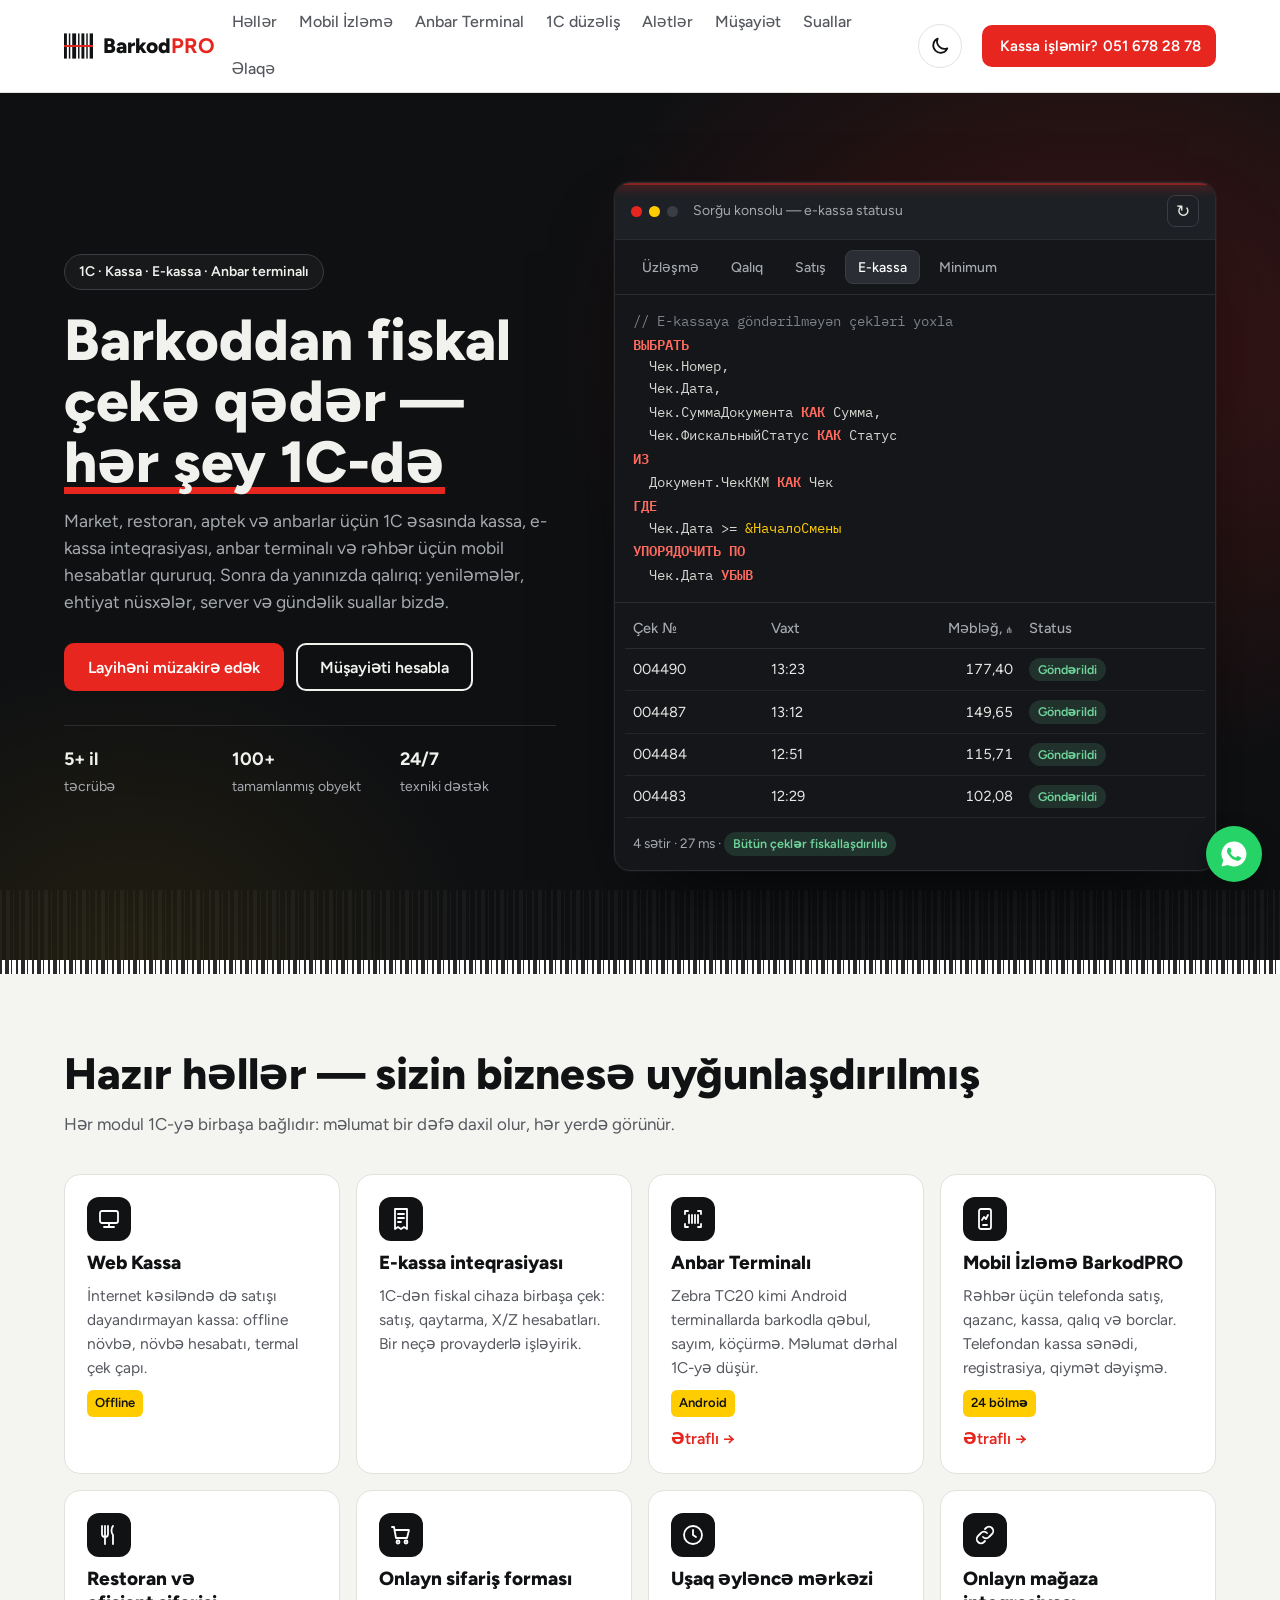
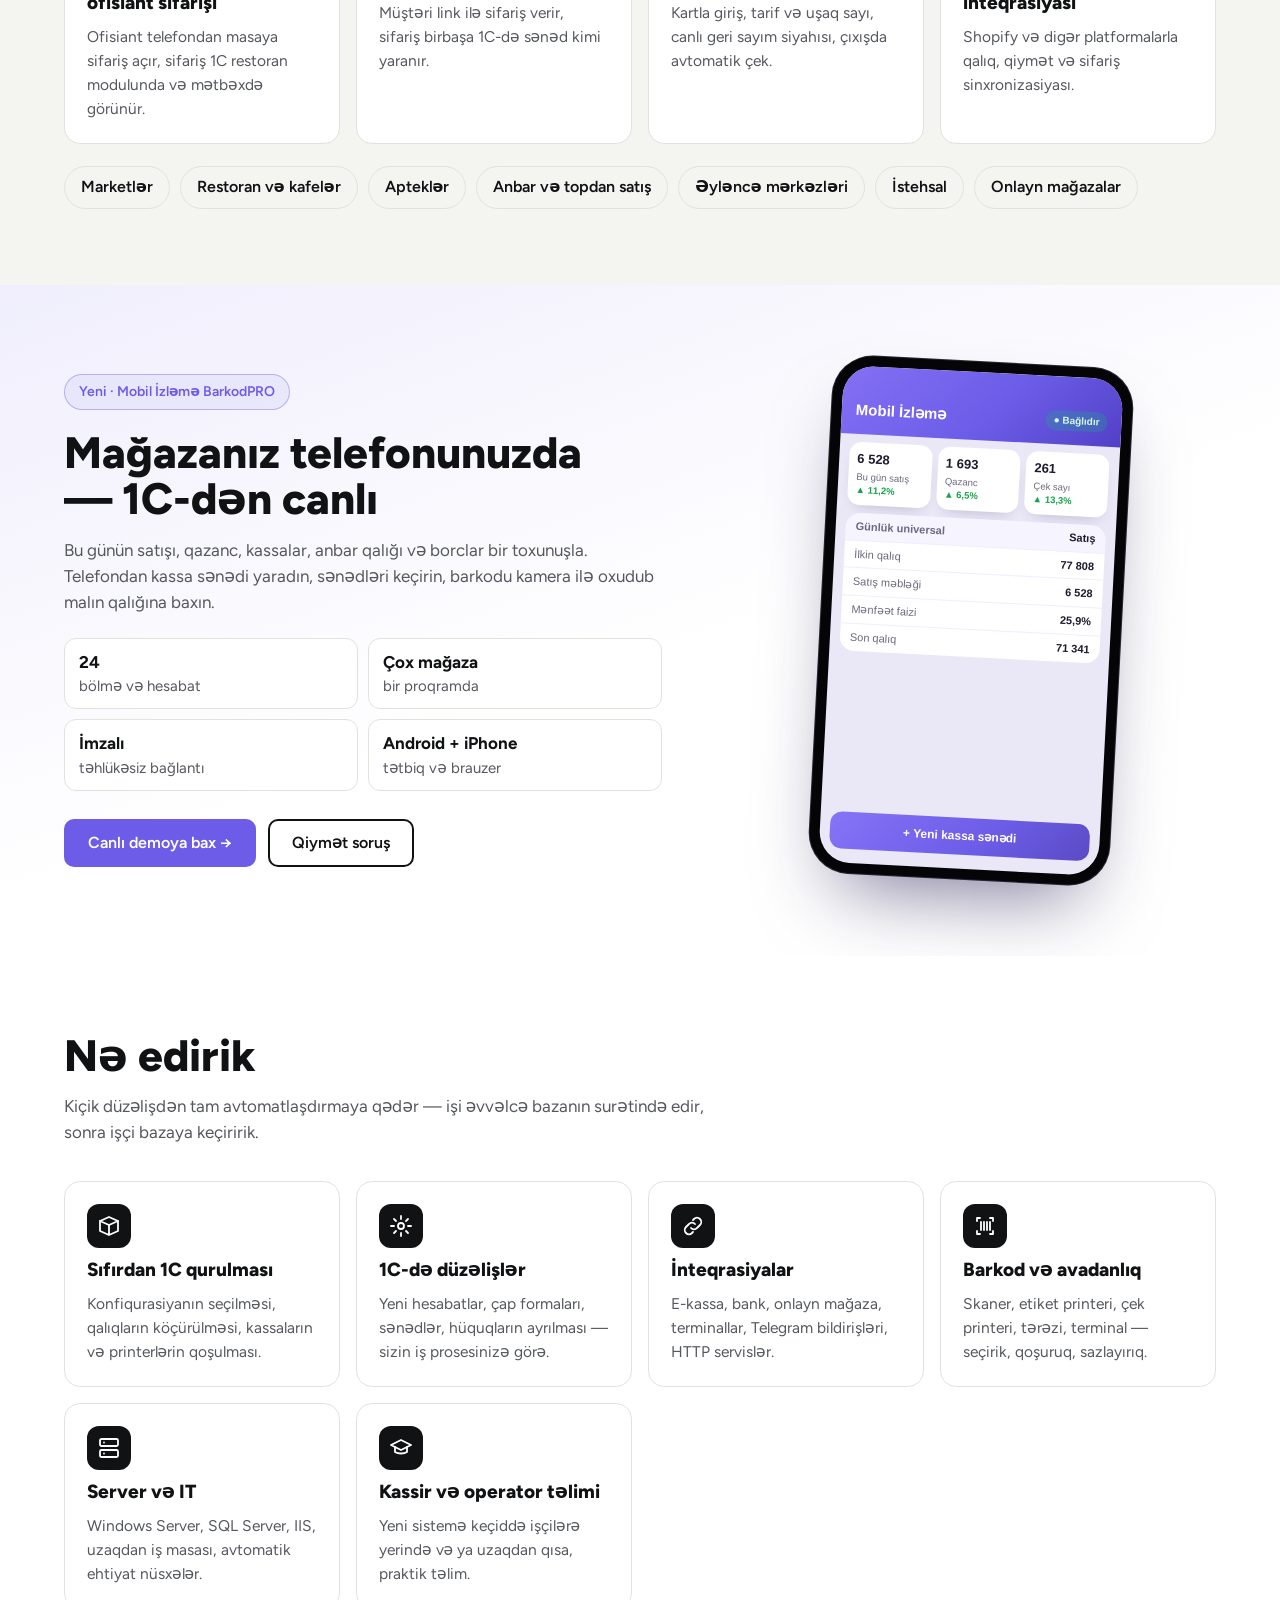
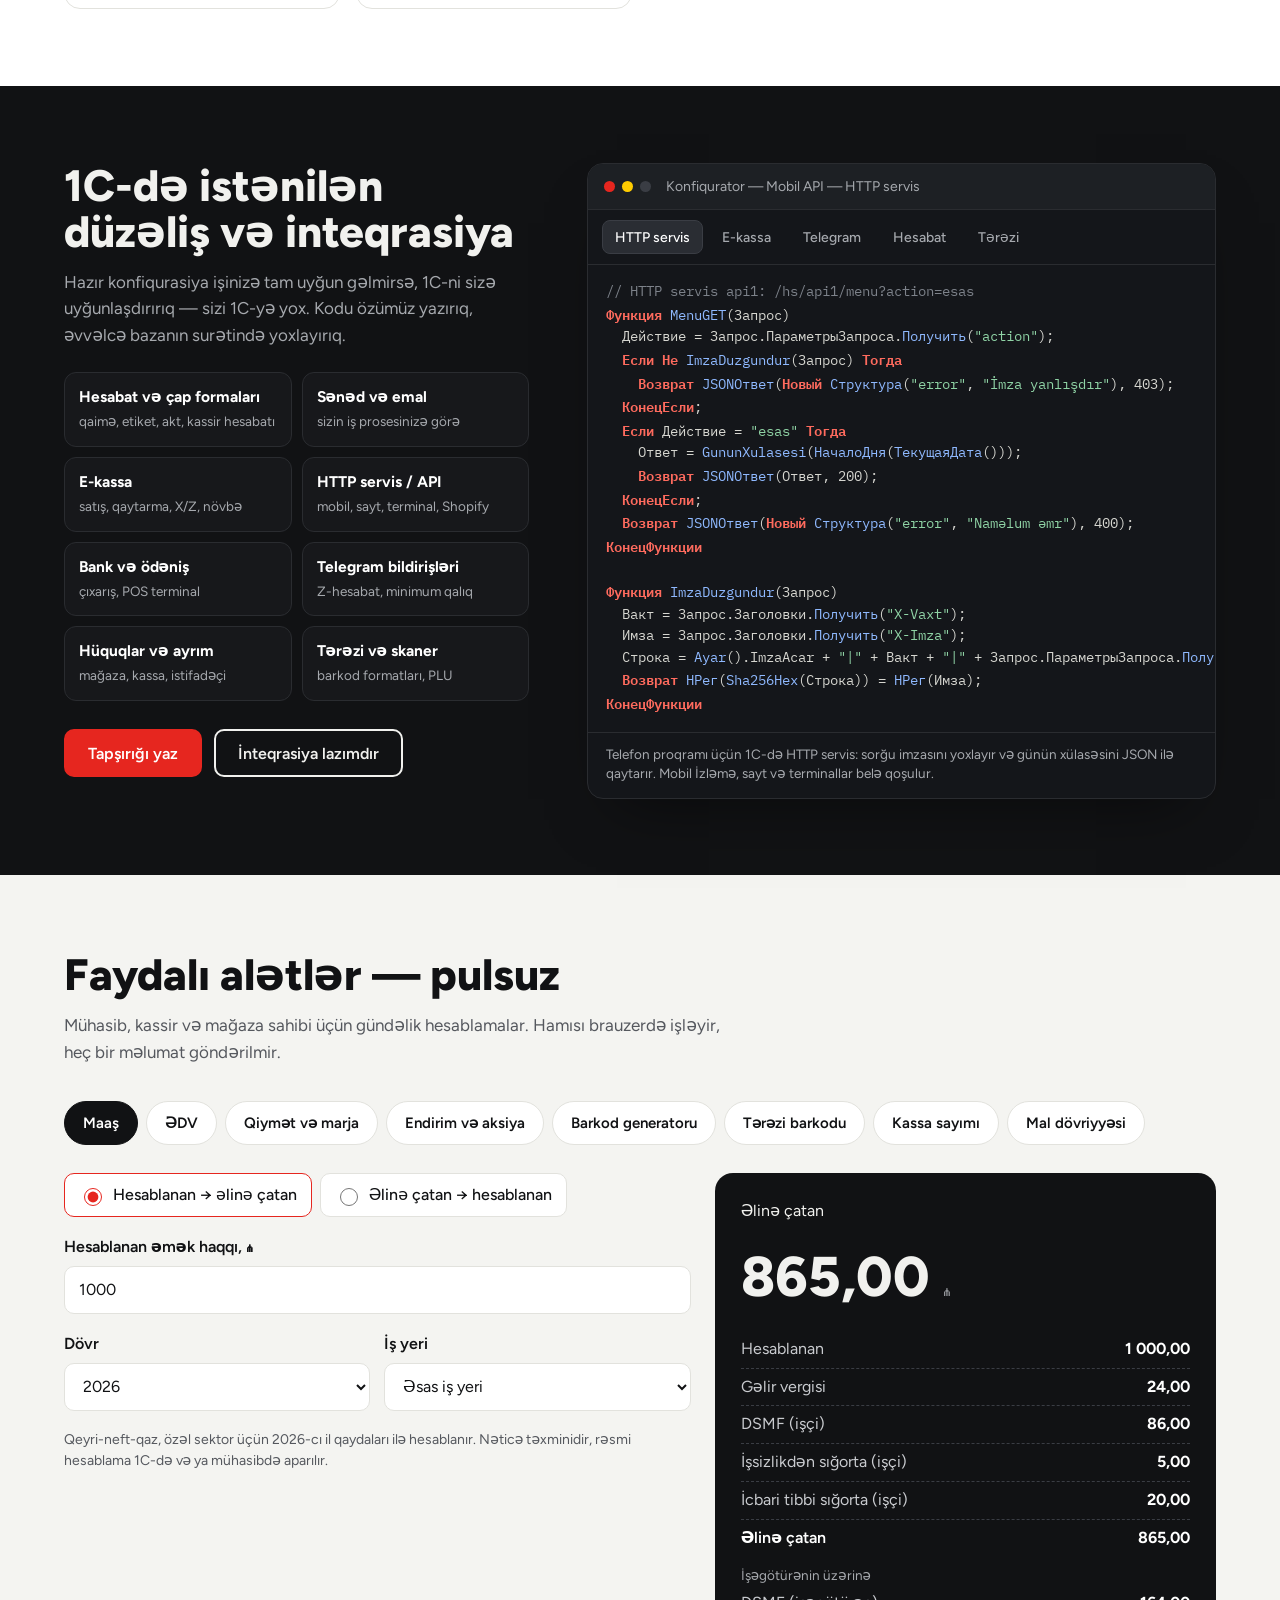
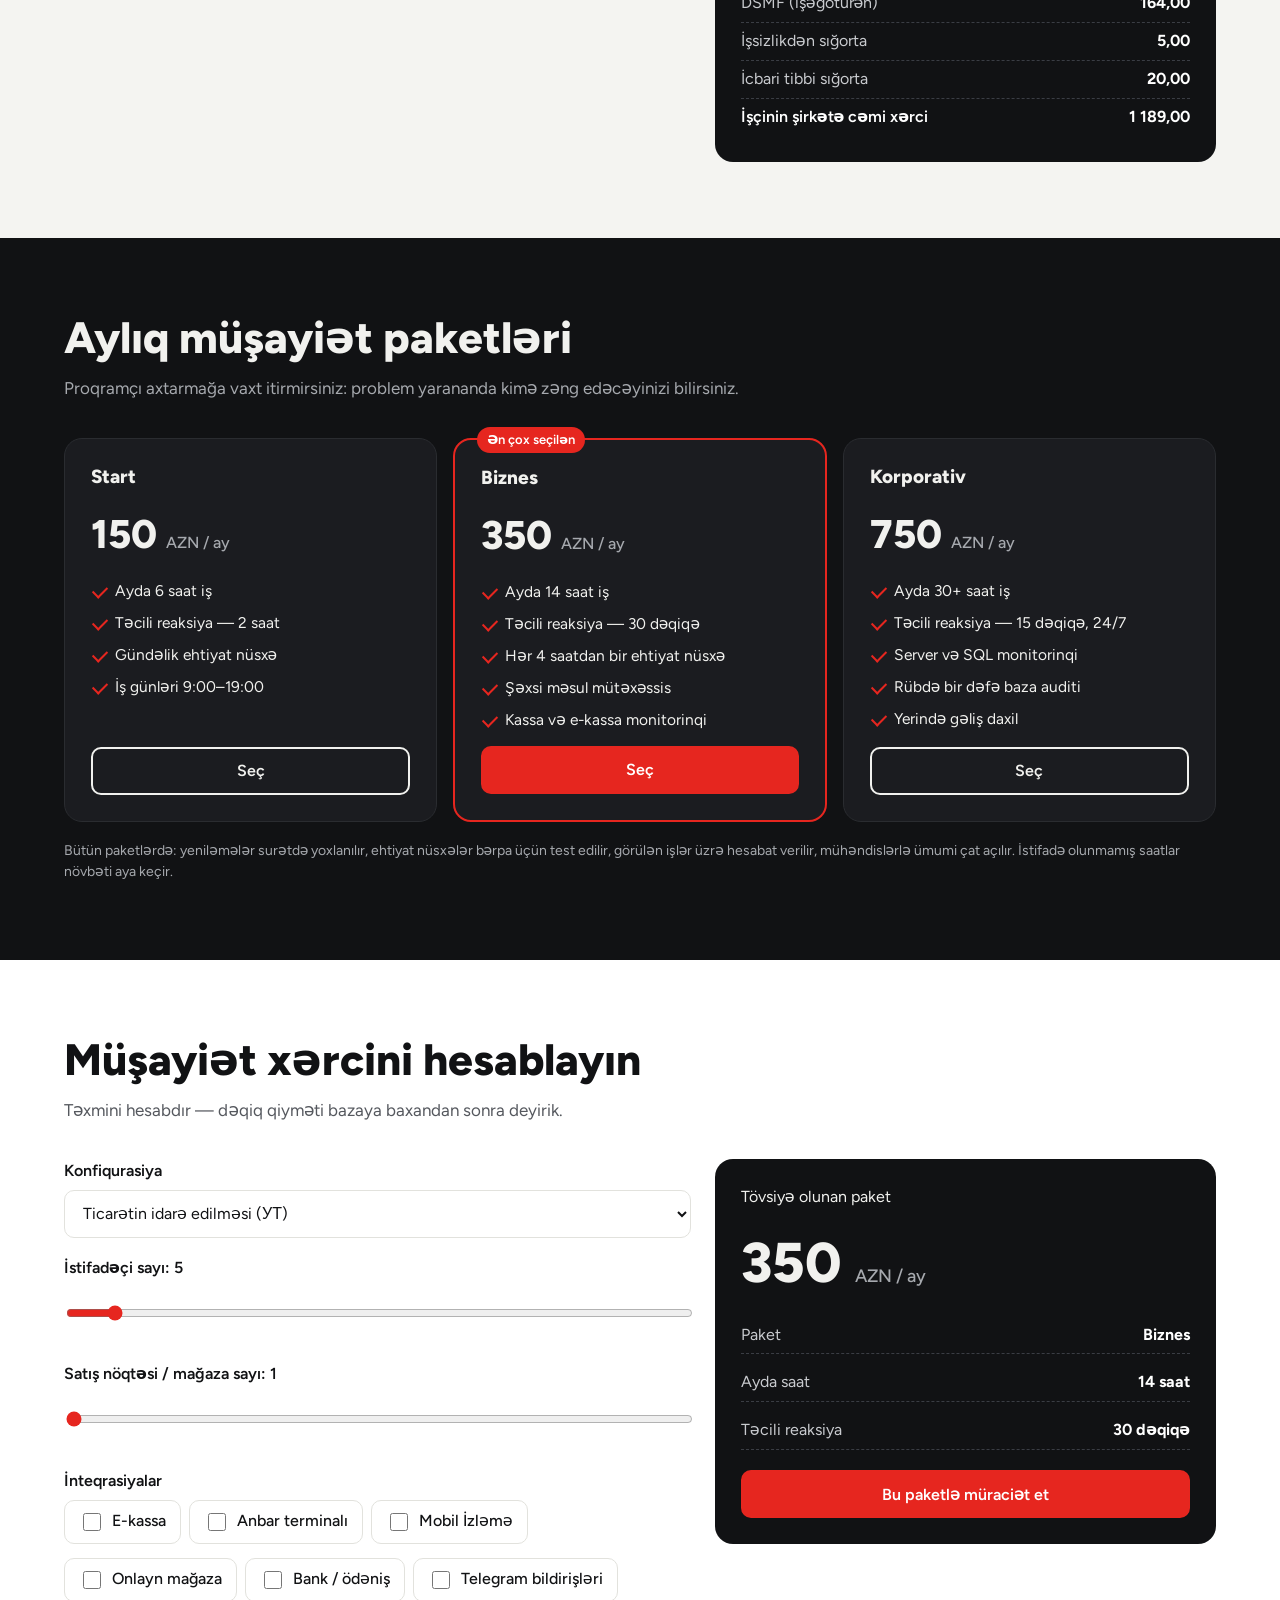
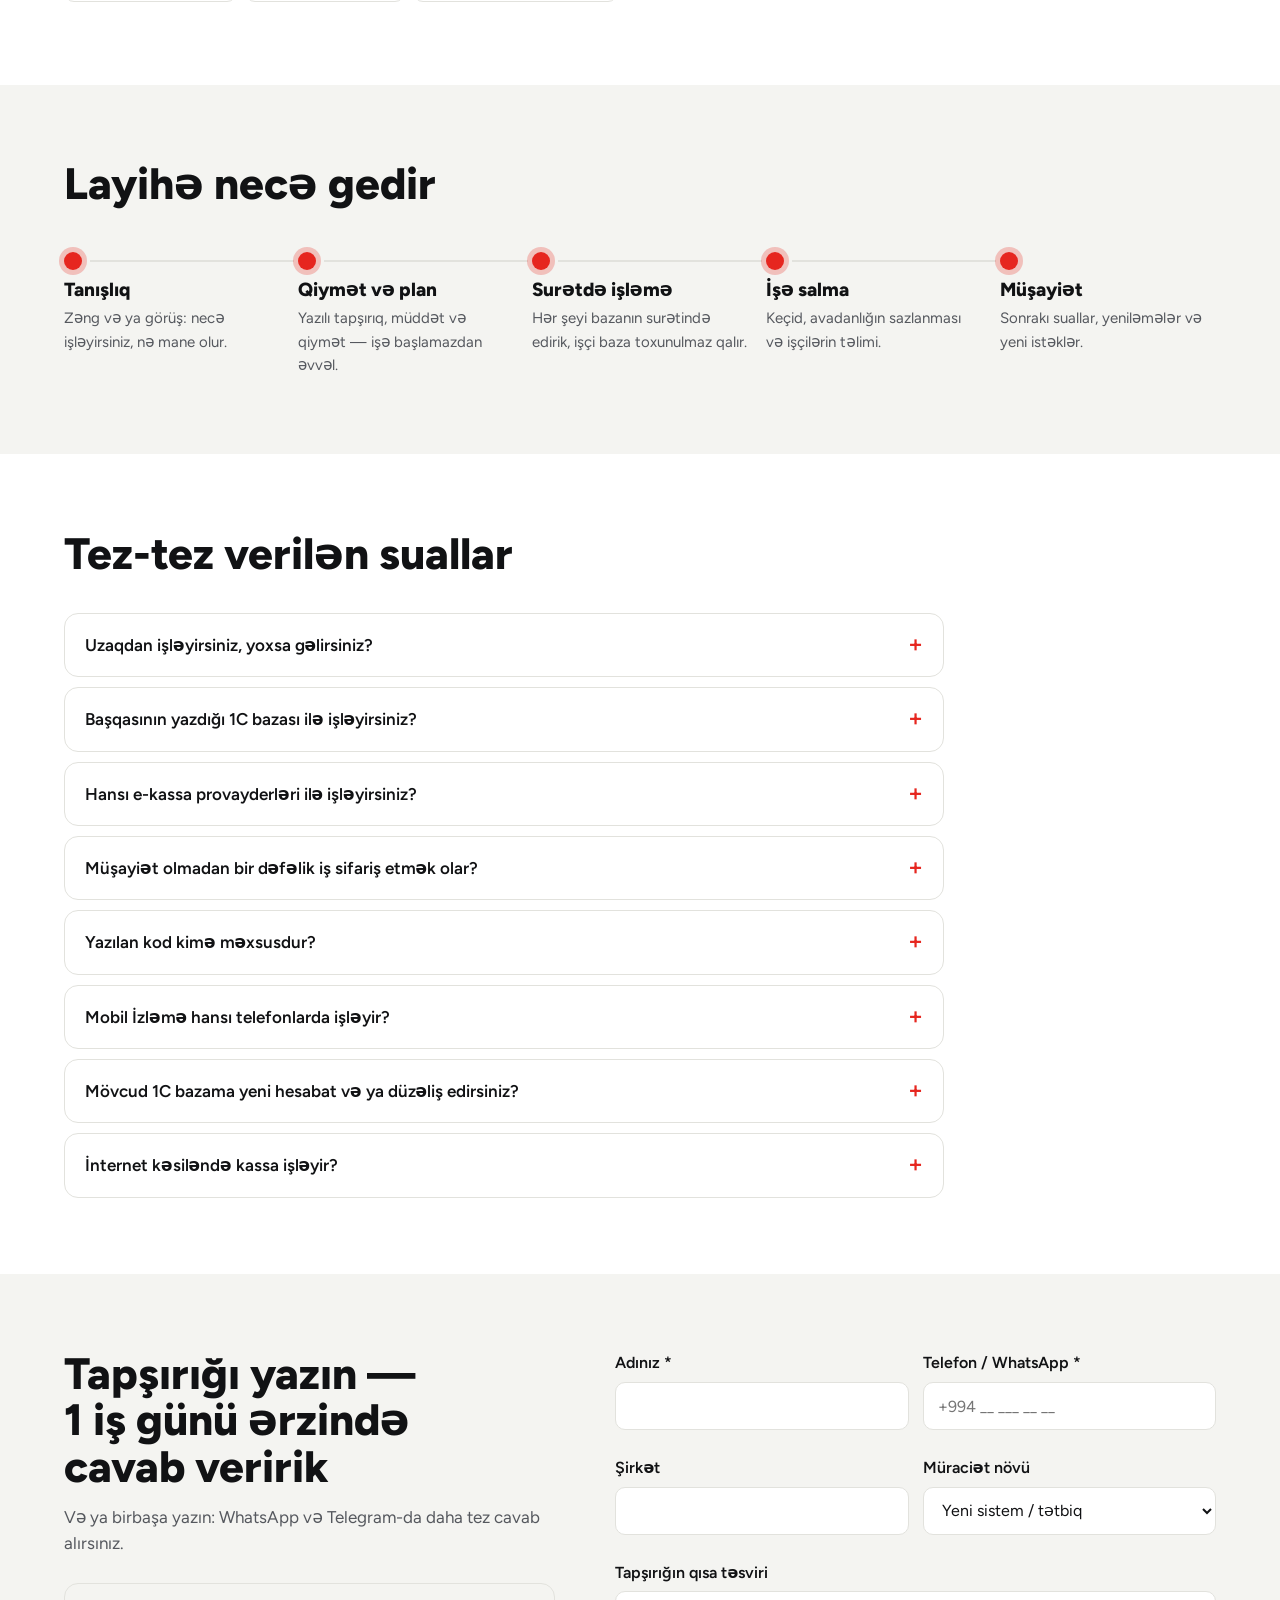
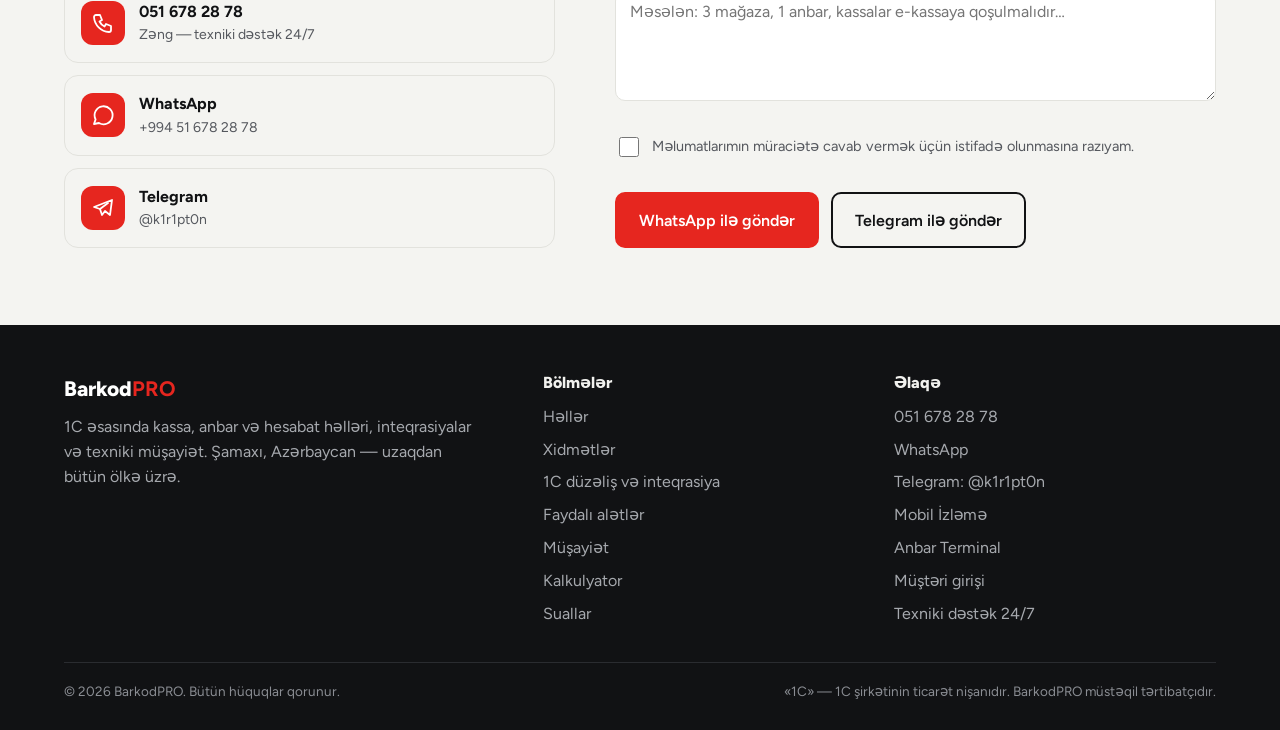
==== commit 129f45dd: "Sayt: yeni ana səhifə, Mobil İzləmə səhifəsi, 1C inteqrasiya bölməsi - index.html: yeni dizayn (sorğ" ====
--- a/index.html
+++ b/index.html
@@ -1,260 +1,985 @@
-<!doctype html>
-<html lang="az" data-page="home">
+<!DOCTYPE html>
+<html lang="az">
 <head>
 <meta charset="utf-8">
 <meta name="viewport" content="width=device-width,initial-scale=1">
 <title>BarkodPRO — 1C, vergi kassası, POS və anbar sistemləri</title>
-<meta name="description" content="1C:Enterprise, vergi kassası, POS, barkod, anbar terminalı və API inteqrasiyaları. Mağaza, aptek, restoran və anbarlar üçün. 24/7 texniki dəstək.">
+<meta name="description" content="BarkodPRO — 1C əsasında kassa, e-kassa inteqrasiyası, anbar terminalı, mobil hesabatlar və texniki müşayiət. Market, restoran, aptek və anbarlar üçün.">
 <meta name="robots" content="index,follow">
-<meta name="theme-color" content="#E8EAE6">
 <meta property="og:type" content="website">
-<meta property="og:title" content="BarkodPRO — 1C, vergi kassası, POS və anbar sistemləri">
-<meta property="og:description" content="1C:Enterprise, vergi kassası, POS, barkod, anbar terminalı və API inteqrasiyaları. Mağaza, aptek, restoran və anbarlar üçün. 24/7 texniki dəstək.">
+<meta property="og:title" content="BarkodPRO — barkoddan fiskal çekə qədər, hər şey 1C-də">
 <meta property="og:image" content="assets/img/og-cover.png">
 <meta property="og:locale" content="az_AZ">
-<link rel="icon" href="assets/img/favicon.svg" type="image/svg+xml">
+<meta property="og:description" content="Kassa, e-kassa, anbar terminalı, Mobil İzləmə, 1C düzəlişləri və inteqrasiyalar.">
+<meta name="theme-color" content="#111214">
+<link rel="icon" type="image/svg+xml" href="data:image/svg+xml,%3Csvg%20xmlns%3D%22http%3A//www.w3.org/2000/svg%22%20viewBox%3D%220%200%2064%2064%22%3E%3Crect%20width%3D%2264%22%20height%3D%2264%22%20rx%3D%2214%22%20fill%3D%22%23111214%22/%3E%3Cg%20fill%3D%22%23fff%22%3E%3Crect%20x%3D%2212%22%20y%3D%2214%22%20width%3D%226%22%20height%3D%2236%22/%3E%3Crect%20x%3D%2222%22%20y%3D%2214%22%20width%3D%223%22%20height%3D%2236%22/%3E%3Crect%20x%3D%2229%22%20y%3D%2214%22%20width%3D%227%22%20height%3D%2236%22/%3E%3Crect%20x%3D%2240%22%20y%3D%2214%22%20width%3D%223%22%20height%3D%2236%22/%3E%3Crect%20x%3D%2247%22%20y%3D%2214%22%20width%3D%225%22%20height%3D%2236%22/%3E%3C/g%3E%3Crect%20x%3D%226%22%20y%3D%2230%22%20width%3D%2252%22%20height%3D%224%22%20rx%3D%222%22%20fill%3D%22%23e6261f%22/%3E%3C/svg%3E">
+<script type="application/ld+json">{"@context":"https://schema.org","@type":"LocalBusiness","name":"BarkodPRO","description":"1C əsasında kassa, e-kassa inteqrasiyası, anbar terminalı, mobil hesabatlar və texniki müşayiət.","telephone":"+994516782878","address":{"@type":"PostalAddress","addressLocality":"Şamaxı","addressCountry":"AZ"},"sameAs":["https://t.me/k1r1pt0n"],"openingHours":"Mo-Su 00:00-24:00"}</script>
 <link rel="preconnect" href="https://fonts.googleapis.com">
 <link rel="preconnect" href="https://fonts.gstatic.com" crossorigin>
-<link href="https://fonts.googleapis.com/css2?family=IBM+Plex+Mono:wght@400;600;700&family=IBM+Plex+Sans+Condensed:wght@500;600;700&family=IBM+Plex+Sans:wght@400;500;600&display=swap" rel="stylesheet">
-<link rel="stylesheet" href="assets/css/site.css">
-<script type="application/ld+json">{"@context": "https://schema.org", "@type": "LocalBusiness", "name": "BarkodPRO", "description": "1C:Enterprise, vergi kassaları, POS, barkod, anbar və API inteqrasiyaları; 24/7 texniki dəstək.", "telephone": "+994516782878", "address": {"@type": "PostalAddress", "addressLocality": "Şamaxı", "addressCountry": "AZ"}, "sameAs": ["https://t.me/k1r1pt0n"], "openingHours": "Mo-Su 00:00-24:00"}</script>
+<link href="https://fonts.googleapis.com/css2?family=Figtree:wght@400;500;600;800&family=IBM+Plex+Mono:wght@400;600&display=swap" rel="stylesheet">
+<style>
+/* VOICE: confident shop-floor engineer — direct, practical, Azerbaijani
+   IDEA: the 1C query console — the place where a business's numbers actually live
+   PICTURE: a live console in a dark hero, typing a query and returning fresh rows each visit
+   COLOUR and TYPE: night hero #0f1012 with red laser glow, white body, accent red #e6261f, yellow #ffcc00; Figtree + Plex Mono in the console
+   LAYOUT: full-width bands; hero split on wide, stacked on phones; barcode stripes as section dividers */
+:root{color-scheme:light;--red:#e6261f;--yel:#ffcc00;--bg:#ffffff;--bg2:#f4f4f1;--ink:#111214;--mute:#55585e;--line:#e2e2dd;--paper:#fffdf6;--card:#fff;--hdr:rgba(255,255,255,.92)}
+@media(prefers-color-scheme:dark){:root:not([data-theme=light]){color-scheme:dark;--bg:#0f1012;--bg2:#17181b;--ink:#f1f1ee;--mute:#a6a9ae;--line:#2a2c30;--paper:#f3f1e8;--card:#1b1c20;--hdr:rgba(15,16,18,.92)}}
+:root[data-theme=dark]{color-scheme:dark;--bg:#0f1012;--bg2:#17181b;--ink:#f1f1ee;--mute:#a6a9ae;--line:#2a2c30;--paper:#f3f1e8;--card:#1b1c20;--hdr:rgba(15,16,18,.92)}
+*{box-sizing:border-box;min-width:0}
+html{scroll-behavior:smooth;scroll-padding-top:72px}
+body{margin:0;background:var(--bg);color:var(--ink);font:16px/1.55 Figtree,system-ui,sans-serif;overflow-x:clip}
+a{color:inherit}
+h1,h2,h3{font-weight:800;line-height:1.05;text-wrap:balance;margin:0}
+h2{font-size:clamp(30px,4vw,44px)}h3{font-size:19px;line-height:1.25}
+p{margin:0}
+.wrap{max-width:1240px;margin:0 auto}
+.band{padding:clamp(44px,6vw,88px) max(5vw,16px)}
+.alt{background:var(--bg2)}
+.dark{background:#111214;color:#f1f1ee;--mute:#a6a9ae;--line:#2a2c30;--card:#1b1c20}
+.lead{color:var(--mute);font-size:17px;max-width:62ch;margin-top:14px}
+.head{display:flex;flex-wrap:wrap;justify-content:space-between;align-items:end;gap:16px;margin-bottom:36px}
+.btn{display:inline-flex;align-items:center;justify-content:center;gap:8px;min-height:48px;padding:0 22px;border-radius:10px;font:600 16px Figtree,sans-serif;text-decoration:none;border:2px solid var(--ink);background:var(--ink);color:var(--bg);cursor:pointer}
+.btn.o{background:transparent;color:var(--ink)}
+.btn.r{background:var(--red);border-color:var(--red);color:#fff}
+.btn:focus-visible,a:focus-visible,input:focus-visible,select:focus-visible,textarea:focus-visible,summary:focus-visible{outline:3px solid var(--red);outline-offset:2px}
+.stripes{height:14px;background:repeating-linear-gradient(90deg,var(--ink) 0 2px,transparent 2px 5px,var(--ink) 5px 9px,transparent 9px 11px,var(--ink) 11px 12px,transparent 12px 16px);opacity:.9}
+/* header */
+header{position:sticky;top:0;z-index:20;background:var(--hdr);backdrop-filter:blur(10px);border-bottom:1px solid var(--line)}
+.nav{display:flex;align-items:center;gap:20px;padding:10px max(5vw,16px);max-width:1340px;margin:0 auto}
+.logo{display:flex;align-items:center;gap:10px;font-weight:800;font-size:21px;text-decoration:none}
+.logo b{color:var(--red)}
+.menu{display:flex;gap:22px;margin-left:auto;flex-wrap:wrap}
+.menu a{text-decoration:none;font-weight:500;color:var(--mute)}.menu a:hover{color:var(--ink)}
+.nav .btn{min-height:42px;padding:0 16px;font-size:15px}
+.theme{flex:none;width:44px;height:44px;border-radius:50%;border:1.5px solid var(--line);background:var(--card);color:var(--ink);display:grid;place-items:center;cursor:pointer;transition:transform .3s}
+.theme:hover{transform:rotate(20deg)}.theme:focus-visible{outline:3px solid var(--red);outline-offset:2px}
+.theme svg{width:22px;height:22px;fill:none;stroke:currentColor;stroke-width:1.9;stroke-linecap:round;stroke-linejoin:round;grid-area:1/1}
+.theme .sun,html.is-dark .theme .moon{display:none}html.is-dark .theme .sun{display:block}
+.burger{display:none;flex:none;width:44px;height:44px;border-radius:10px;border:1.5px solid var(--line);background:var(--card);color:var(--ink);place-items:center;cursor:pointer}
+.burger svg{width:22px;height:22px;fill:none;stroke:currentColor;stroke-width:2;stroke-linecap:round}
+.drawer{display:grid;padding:6px max(5vw,16px) 16px;border-top:1px solid var(--line)}
+.drawer[hidden]{display:none}
+.drawer a{text-decoration:none;font-weight:600;font-size:17px;padding:12px 0;border-bottom:1px solid var(--line)}
+.card .more{margin-top:auto;font-weight:600;color:var(--red);text-decoration:none}
+@media(max-width:900px){.menu{display:none}.burger{display:grid;margin-left:auto}}
+@media(min-width:901px){.drawer{display:none!important}}
+.nav .tel{white-space:nowrap}
+.tel .ph{display:none;width:20px;height:20px;fill:none;stroke:#fff;stroke-width:2;stroke-linejoin:round}
+@media(max-width:600px){.nav{gap:8px}.nav .tel .tl{display:none}.logo{font-size:19px}}
+@media(max-width:460px){.nav .tel{width:44px;padding:0}.nav .tel .num{display:none}.tel .ph{display:block}}
+/* hero */
+.hero-band{position:relative;overflow:hidden;background:#0f1012;color:#f1f1ee;--ink:#f1f1ee;--bg:#0f1012;--mute:#a6a9ae;--line:#2a2c30;--card:#1b1c20;padding-top:clamp(48px,7vw,96px);padding-bottom:clamp(48px,7vw,96px)}
+.hero-band::before{content:"";position:absolute;inset:0;background:radial-gradient(60% 70% at 85% 30%,rgba(230,38,31,.22),transparent 70%),radial-gradient(40% 50% at 10% 100%,rgba(255,204,0,.08),transparent 70%);pointer-events:none}
+.hero-band::after{content:"";position:absolute;left:0;right:0;bottom:0;height:70px;background:repeating-linear-gradient(90deg,#fff 0 2px,transparent 2px 6px,#fff 6px 10px,transparent 10px 13px,#fff 13px 14px,transparent 14px 19px);opacity:.04;pointer-events:none}
+.hero{position:relative;z-index:1;display:grid;grid-template-columns:minmax(0,.9fr) minmax(0,1.1fr);gap:clamp(28px,4.5vw,64px);align-items:center}
+.kick{display:inline-block;font-size:14px;font-weight:600;color:#f1f1ee;border:1px solid #3a3d44;border-radius:999px;padding:6px 14px;margin-bottom:20px;background:rgba(255,255,255,.04)}
+.hero h1{font-size:clamp(36px,5vw,58px)}
+.hero h1 em{font-style:normal;background:linear-gradient(transparent 86%,var(--red) 86% 96%,transparent 96%)}
+.hero .lead{font-size:17.5px}
+.cta{display:flex;flex-wrap:wrap;gap:12px;margin-top:28px}
+@keyframes in{to{opacity:1}}
+.facts{display:grid;grid-template-columns:repeat(3,minmax(0,1fr));gap:12px;margin-top:34px;border-top:1px solid var(--line);padding-top:20px}
+.facts b{display:block;font-size:18px}.facts span{color:var(--mute);font-size:14px}
+.hero .console{position:relative;box-shadow:0 40px 80px -30px rgba(0,0,0,.8),0 0 0 1px rgba(255,255,255,.04)}
+.laser{position:absolute;left:0;right:0;top:0;height:2px;background:var(--red);box-shadow:0 0 12px 3px rgba(230,38,31,.6);opacity:.55;animation:sweep 5s ease-in-out infinite;pointer-events:none}
+@keyframes sweep{0%,100%{transform:translateY(90px)}50%{transform:translateY(520px)}}
+@media(max-width:960px){.hero{grid-template-columns:1fr}}
+@media(max-width:480px){.facts{grid-template-columns:1fr}}
+/* query console */
+.console{background:#14161a;color:#e8e8e4;border-radius:16px;border:1px solid #2a2c30;box-shadow:0 30px 60px -30px rgba(0,0,0,.55);overflow:hidden}
+.qbar{display:flex;align-items:center;gap:7px;padding:12px 16px;background:#1d2024;border-bottom:1px solid #2a2c30;font-size:14px;color:#a6a9ae}
+.qbar i{width:11px;height:11px;border-radius:50%;background:#3a3d44}.qbar i:first-child{background:var(--red)}.qbar i:nth-child(2){background:var(--yel)}
+.qbar span{margin-left:8px;white-space:nowrap;overflow:hidden;text-overflow:ellipsis}
+.qbtn{margin-left:auto;width:32px;height:32px;border-radius:8px;border:1px solid #3a3d44;background:transparent;color:#e8e8e4;font-size:17px;cursor:pointer}.qbtn:hover{border-color:var(--red)}
+.qtabs{display:flex;gap:6px;padding:10px 14px;border-bottom:1px solid #2a2c30;overflow-x:auto;scrollbar-width:none}
+.qtabs button{flex:none;min-height:34px;padding:0 12px;border-radius:8px;border:1px solid transparent;background:transparent;color:#a6a9ae;font:500 14px Figtree,sans-serif;cursor:pointer}
+.qtabs button:hover{color:#fff}.qtabs button[aria-selected=true]{background:#2a2d33;color:#fff;border-color:#3a3d44}
+.qtabs button:focus-visible,.qbtn:focus-visible{outline:2px solid var(--red);outline-offset:1px}
+.qcode{margin:0;padding:16px 18px;font:13.5px/1.6 "IBM Plex Mono",monospace;color:#d6d6d0;border-bottom:1px solid #2a2c30;min-height:230px;white-space:pre;overflow-x:auto}
+.qcode .k{color:#ff6b5e;font-weight:600}.qcode .p{color:var(--yel)}.qcode .c{color:#7d828a}.qcode .s{color:#8fd3a5}
+.qres{padding:6px 10px 4px;min-height:150px}
+.qres table{width:100%;border-collapse:collapse;font-size:14.5px}
+.qres th{text-align:left;color:#a6a9ae;font-weight:500;padding:8px;border-bottom:1px solid #2a2c30;white-space:nowrap}
+.qres td{padding:9px 8px;border-bottom:1px solid #22252a;white-space:nowrap}
+.qres .n{text-align:right;font-variant-numeric:tabular-nums}
+.qres tr.row{opacity:0;animation:in .3s forwards}
+.qres .bad{color:#ff6b5e;font-weight:600}.qres .good{color:#6fd39a}
+.pill{display:inline-block;font-size:12.5px;font-weight:600;padding:2px 9px;border-radius:999px;background:rgba(111,211,154,.15);color:#6fd39a}
+.pill.w{background:rgba(255,204,0,.15);color:var(--yel)}.pill.e{background:rgba(255,107,94,.15);color:#ff6b5e}
+.qfoot{display:flex;justify-content:space-between;align-items:center;gap:10px;padding:10px 18px 14px;font-size:13.5px;color:#a6a9ae}
+.cursor::after{content:"▍";color:var(--red);animation:blink 1s steps(1) infinite}
+@keyframes blink{50%{opacity:0}}
+@media(max-width:520px){.qcode{font-size:12px;padding:14px;overflow-x:auto}.qres table{font-size:13px}}
+/* tools */
+.ttabs{display:flex;gap:8px;overflow-x:auto;padding-bottom:6px;margin-bottom:22px;scrollbar-width:thin}
+.ttabs button{flex:none;min-height:44px;padding:0 18px;border-radius:999px;border:1.5px solid var(--line);background:var(--card);color:var(--ink);font:600 15px Figtree,sans-serif;cursor:pointer}
+.ttabs button[aria-selected=true]{background:var(--ink);color:var(--bg);border-color:var(--ink)}
+.ttabs button:focus-visible{outline:3px solid var(--red);outline-offset:2px}
+.tpanel[hidden]{display:none}
+.hint{color:var(--mute);font-size:14px}
+.seg{display:flex;flex-wrap:wrap;gap:8px}
+.seg label{display:flex;align-items:center;gap:8px;margin:0;min-height:44px;padding:0 14px;border:1.5px solid var(--line);border-radius:10px;background:var(--card);font-weight:500;cursor:pointer}
+.seg input{width:18px;height:18px;min-height:0;accent-color:var(--red)}
+.seg label.on{border-color:var(--red)}
+.out .btn.o{color:#f1f1ee;border-color:#f1f1ee}
+.out .sub{color:#a6a9ae;font-size:13.5px;margin-top:8px}
+.out .row.tot{border-bottom:0;color:#fff;font-weight:600}
+.out.light .bbox{background:#fff;border-radius:10px;padding:14px;display:grid;place-items:center;min-height:170px}
+.bbox svg{width:100%;max-width:320px;height:auto}
+.cash{display:grid;grid-template-columns:repeat(auto-fill,minmax(min(100%,150px),1fr));gap:10px}
+.cash label{display:flex;align-items:center;gap:8px;margin:0;font-weight:600;border:1.5px solid var(--line);border-radius:10px;padding:6px 6px 6px 12px;background:var(--card)}
+.cash label span{flex:none;min-width:58px;white-space:nowrap}
+.cash input{min-height:40px;padding:6px 10px;text-align:right;border:0;background:var(--bg2)}
+.cash .coin span{color:var(--mute)}
+/* sectors */
+.sectors{display:flex;flex-wrap:wrap;gap:10px;margin-top:22px}
+.sectors span{border:1.5px solid var(--line);border-radius:999px;padding:8px 16px;font-weight:600}
+/* cards */
+.grid{display:grid;grid-template-columns:repeat(auto-fill,minmax(min(100%,270px),1fr));gap:16px}
+.card{background:var(--card);border:1px solid var(--line);border-radius:16px;padding:22px;display:flex;flex-direction:column;gap:10px}
+.card p{color:var(--mute);font-size:15.5px}
+.card .tag{align-self:flex-start;font-size:13px;font-weight:600;border-radius:6px;padding:3px 8px;background:var(--yel);color:#111}
+.ico{width:44px;height:44px;border-radius:12px;background:var(--ink);display:grid;place-items:center}
+.ico svg{width:24px;height:24px;stroke:var(--bg);fill:none;stroke-width:1.8;stroke-linecap:round;stroke-linejoin:round}
+.card ul{margin:0;padding-left:18px;color:var(--mute);font-size:15px}
+/* tiers */
+.tiers{display:grid;grid-template-columns:repeat(3,minmax(0,1fr));gap:16px;align-items:stretch}
+.tier{border:1px solid var(--line);border-radius:18px;padding:26px;background:var(--card);display:flex;flex-direction:column;gap:14px;position:relative}
+.tier.hot{border:2px solid var(--red)}
+.tier.hot::before{content:"Ən çox seçilən";position:absolute;top:-13px;left:22px;background:var(--red);color:#fff;font-size:13px;font-weight:600;padding:3px 10px;border-radius:999px}
+.tier .p{font-size:40px;font-weight:800;white-space:nowrap}.tier .p small{font-size:16px;font-weight:500;color:var(--mute)}
+.tier ul{list-style:none;margin:0;padding:0;display:grid;gap:8px;font-size:15.5px}
+.tier li{padding-left:24px;position:relative}.tier li::before{content:"";position:absolute;left:2px;top:7px;width:12px;height:7px;border-left:2.5px solid var(--red);border-bottom:2.5px solid var(--red);transform:rotate(-45deg)}
+.tier .btn{margin-top:auto}
+.note{color:var(--mute);font-size:14px;margin-top:18px}
+@media(max-width:860px){.tiers{grid-template-columns:1fr}}
+/* calculator */
+.calc{display:grid;grid-template-columns:minmax(0,1fr) minmax(0,.8fr);gap:24px;align-items:start}
+.form{display:grid;gap:18px}
+label{font-weight:600;display:block;margin-bottom:6px}
+input,select,textarea{width:100%;font:16px Figtree,sans-serif;min-height:48px;padding:10px 14px;border-radius:10px;border:1.5px solid var(--line);background:var(--card);color:var(--ink)}
+textarea{min-height:110px;resize:vertical}
+input[type=range]{padding:0;border:0;background:none;accent-color:var(--red)}
+.chips{display:flex;flex-wrap:wrap;gap:8px}
+.chip{display:flex;align-items:center;gap:8px;min-height:44px;padding:0 14px;border:1.5px solid var(--line);border-radius:10px;cursor:pointer;font-weight:500;background:var(--card)}
+.chip input{width:18px;height:18px;min-height:0;accent-color:var(--red)}
+.chip.on{border-color:var(--red)}
+.out{position:sticky;top:90px;background:#111214;color:#f1f1ee;border-radius:18px;padding:26px;display:grid;gap:10px}
+.out .big{font-size:clamp(40px,6vw,56px);font-weight:800;white-space:nowrap}
+.out .big small{font-size:18px;font-weight:500;color:#a6a9ae}
+.out .row{display:flex;justify-content:space-between;gap:12px;border-bottom:1px dashed #3a3d44;padding:6px 0;color:#c9cbcf}
+.out .row b{color:#fff;white-space:nowrap}
+@media(max-width:860px){.calc{grid-template-columns:1fr}.out{position:static}}
+/* steps */
+.steps{display:grid;grid-template-columns:repeat(5,minmax(0,1fr));gap:18px;position:relative}
+.step{position:relative;padding-top:34px}
+.step::before{content:"";position:absolute;top:8px;left:0;width:18px;height:18px;border-radius:50%;background:var(--red);box-shadow:0 0 0 5px rgba(230,38,31,.25)}
+.step::after{content:"";position:absolute;top:16px;left:26px;right:-14px;height:2px;background:var(--line)}
+.step:last-child::after{display:none}
+.step p{color:var(--mute);font-size:15px;margin-top:6px}
+@media(max-width:860px){.steps{grid-template-columns:1fr}.step{padding:0 0 0 38px}.step::before{top:2px}.step::after{left:8px;top:26px;bottom:-16px;right:auto;width:2px;height:auto}}
+/* faq */
+.faq{display:grid;gap:10px;max-width:880px}
+details{border:1px solid var(--line);border-radius:14px;background:var(--card)}
+summary{cursor:pointer;padding:18px 20px;font-weight:600;font-size:17px;list-style:none;display:flex;justify-content:space-between;gap:12px}
+summary::after{content:"+";font-size:24px;line-height:1;color:var(--red)}
+details[open] summary::after{content:"–"}
+details p{padding:0 20px 18px;color:var(--mute)}
+/* contact */
+.contact{display:grid;grid-template-columns:minmax(0,.9fr) minmax(0,1.1fr);gap:clamp(24px,5vw,60px)}
+.ways{display:grid;gap:12px;margin-top:26px}
+.way{display:flex;gap:14px;align-items:center;padding:16px;border:1px solid var(--line);border-radius:14px;text-decoration:none}
+.way .ico{background:var(--red)}.way .ico svg{stroke:#fff}
+.way span{color:var(--mute);font-size:14px;display:block}
+.two{display:grid;grid-template-columns:1fr 1fr;gap:14px}
+.ok-msg{display:none;padding:14px 16px;border-radius:10px;background:rgba(10,125,60,.15);font-weight:500}
+.chk{display:flex;gap:10px;align-items:flex-start;font-weight:400;color:var(--mute);font-size:14.5px}
+.chk input{width:20px;height:20px;min-height:0;margin-top:2px;accent-color:var(--red);flex:none}
+@media(max-width:860px){.contact{grid-template-columns:1fr}}
+@media(max-width:520px){.two{grid-template-columns:1fr}}
+/* footer */
+footer{padding:48px max(5vw,16px) 28px}
+.foot{display:grid;grid-template-columns:1.4fr 1fr 1fr;gap:28px}
+.foot a{display:block;text-decoration:none;color:#a6a9ae;padding:4px 0}.foot a:hover{color:#fff}
+.foot h3{font-size:16px;margin-bottom:8px}
+.legal{border-top:1px solid #2a2c30;margin-top:32px;padding-top:18px;color:#8a8d93;font-size:13.5px;display:flex;flex-wrap:wrap;justify-content:space-between;gap:10px}
+@media(max-width:760px){.foot{grid-template-columns:1fr}}
+.wa{position:fixed;right:18px;bottom:18px;z-index:30;width:56px;height:56px;border-radius:50%;background:#25d366;display:grid;place-items:center;box-shadow:0 10px 24px rgba(0,0,0,.3)}
+.wa svg{width:30px;height:30px;fill:#fff}
+/* mobil izləmə tanıtımı */
+.btn.v{background:#6c5ce7;border-color:#6c5ce7;color:#fff}
+.mob{position:relative;overflow:hidden;background:linear-gradient(160deg,rgba(108,92,231,.10),transparent 55%),var(--bg)}
+.mob-g{display:grid;grid-template-columns:minmax(0,1.1fr) minmax(0,.9fr);gap:clamp(28px,5vw,72px);align-items:center}
+.kick.v{color:#6c5ce7;border-color:rgba(108,92,231,.4);background:rgba(108,92,231,.08)}
+.mob-l{list-style:none;margin:22px 0 0;padding:0;display:grid;grid-template-columns:1fr 1fr;gap:10px}
+.mob-l li{border:1px solid var(--line);border-radius:12px;padding:10px 14px;background:var(--card);color:var(--mute);font-size:15px}
+.mob-l b{color:var(--ink);display:block;font-size:17px}
+.mini{justify-self:center;display:block;width:min(300px,100%);aspect-ratio:9/15.5;border-radius:40px;background:#050507;padding:10px;text-decoration:none;box-shadow:0 40px 80px -30px rgba(31,24,78,.6),0 0 0 1px #2a2c30;transform:rotate(3deg);transition:transform .35s}
+.mini:hover{transform:rotate(0) translateY(-4px)}
+.mini-s{height:100%;border-radius:31px;overflow:hidden;background:#eae7f6;color:#1e1b2e;display:flex;flex-direction:column;gap:8px;font:12px/1.35 -apple-system,'Segoe UI',Roboto,sans-serif}
+.mini-h{background:linear-gradient(135deg,#8370f5,#6c5ce7 55%,#5241c7);color:#fff;padding:34px 14px 14px;display:flex;justify-content:space-between;align-items:center}
+.mini-h b{font-size:15px}.mini-h span{font-size:10px;font-weight:700;background:rgba(16,185,129,.25);color:#d1fae5;padding:3px 8px;border-radius:999px}
+.mini-3{display:grid;grid-template-columns:repeat(3,1fr);gap:6px;padding:0 10px}
+.mini-3 div{background:#fff;border-radius:12px;padding:8px;box-shadow:0 8px 16px -10px rgba(31,24,78,.3)}
+.mini-3 b{display:block;font-size:13px;white-space:nowrap;overflow:hidden;text-overflow:ellipsis}.mini-3 span{font-size:9.5px;color:#6b6880}.mini-3 small{display:block;font-size:9.5px;font-weight:700;color:#16a34a}
+.mini-c{margin:0 10px;background:#fff;border-radius:14px;overflow:hidden}
+.mini-c div{display:flex;justify-content:space-between;gap:6px;padding:6px 10px;border-top:1px solid rgba(124,105,239,.12);font-size:11px}
+.mini-c div:first-child{border-top:0;background:rgba(124,105,239,.07);font-weight:800}
+.mini-c span{color:#6b6880}
+.mini-btn{margin:auto 10px 14px;border-radius:12px;padding:10px;text-align:center;font-weight:700;color:#fff;background:linear-gradient(135deg,#8674f7,#6c5ce7 60%,#5b4bc4)}
+@media(max-width:860px){.mob-g{grid-template-columns:1fr}.mini{transform:none}}
+@media(max-width:420px){.mob-l{grid-template-columns:1fr}}
+/* 1C inteqrasiya */
+.int-g{display:grid;grid-template-columns:minmax(0,.85fr) minmax(0,1.15fr);gap:clamp(28px,4.5vw,64px);align-items:start}
+.int-l{display:grid;grid-template-columns:1fr 1fr;gap:10px;margin-top:24px}
+.int-l div{border:1px solid #2a2c30;border-radius:12px;padding:12px 14px;background:#17181b}
+.int-l b{display:block;color:#fff;font-size:15.5px}.int-l span{color:#a6a9ae;font-size:13.5px}
+.dark .btn.o{color:#f1f1ee;border-color:#f1f1ee}
+.code .qcode{min-height:330px;border-bottom:0}
+.code .qfoot{border-top:1px solid #2a2c30;padding-top:12px;line-height:1.45}
+.qcode .f{color:#8fb9ff}
+@media(max-width:960px){.int-g{grid-template-columns:1fr}}
+@media(max-width:460px){.int-l{grid-template-columns:1fr}}
+@media(prefers-reduced-motion:reduce){.laser{animation:none;display:none}html{scroll-behavior:auto}.mini{transform:none}}
+</style>
 </head>
 <body>
-<a class="skip" href="#main"><span data-i18n="a11y.skip">Məzmuna keç</span></a>
-<header class="site-head" id="top">
-  <div class="wrap head-row">
-    <a class="logo" href="index.html" aria-label="BarkodPRO — ana səhifə"><span class="logo-mark"><svg viewBox="0 0 20 20" aria-hidden="true"><g fill="#FFC72C"><rect x="2" y="3" width="2" height="14"/><rect x="5.5" y="3" width="1" height="14"/><rect x="8" y="3" width="2.5" height="14"/><rect x="12" y="3" width="1" height="14"/><rect x="14.5" y="3" width="1.6" height="14"/><rect x="17.2" y="3" width="1" height="14"/></g></svg></span><span>Barkod<b>PRO</b></span></a>
-    <nav class="main-nav" aria-label="Əsas menyu"><a href="#xidmetler" data-i18n="nav.services">Xidmətlər</a><a href="#sistem" data-i18n="nav.system">Sistem</a><a href="#heller" data-i18n="nav.solutions">Həllər</a><a href="anbar-terminal.html" data-i18n="nav.terminal">Anbar Terminal</a><a href="#sorgu" data-i18n="nav.quote">Sorğu</a><a href="#destek" data-i18n="nav.support">Dəstək</a><a href="#elaqe" data-i18n="nav.contact">Əlaqə</a></nav>
-    <div class="head-tools">
-      <div class="lang" role="group" aria-label="Dil / Язык"><button type="button" data-lang="az" aria-pressed="true">AZ</button><button type="button" data-lang="ru" aria-pressed="false">RU</button></div>
-      <a class="btn btn-ink" href="login.html"><span data-i18n="nav.login">Müştəri girişi</span></a>
-      <button class="menu-btn" type="button" aria-expanded="false" aria-controls="drawer" aria-label="Menyu"><svg viewBox="0 0 24 24" fill="none" stroke="currentColor" stroke-width="2" stroke-linecap="round" aria-hidden="true"><path d="M4 7h16M4 12h16M4 17h16"/></svg></button>
-    </div>
-  </div>
-  <div class="drawer" id="drawer"><nav aria-label="Mobil menyu"><a href="#xidmetler" data-i18n="nav.services">Xidmətlər</a><a href="#sistem" data-i18n="nav.system">Sistem</a><a href="#heller" data-i18n="nav.solutions">Həllər</a><a href="anbar-terminal.html" data-i18n="nav.terminal">Anbar Terminal</a><a href="#sorgu" data-i18n="nav.quote">Sorğu</a><a href="#destek" data-i18n="nav.support">Dəstək</a><a href="#elaqe" data-i18n="nav.contact">Əlaqə</a><a href="login.html" data-i18n="nav.login">Müştəri girişi</a></nav></div>
+
+<header>
+  <nav class="nav" aria-label="Əsas menyu">
+    <a class="logo" href="#top"><svg width="30" height="26" viewBox="0 0 30 26" aria-hidden="true"><g fill="currentColor"><rect x="0" width="3" height="26"/><rect x="5" width="1.5" height="26"/><rect x="8.5" width="4" height="26"/><rect x="14.5" width="1.5" height="26"/><rect x="18" width="3" height="26"/><rect x="23" width="1.5" height="26"/><rect x="26.5" width="3.5" height="26"/></g><rect x="-2" y="12" width="34" height="2" fill="#e6261f"/></svg><span>Barkod<b>PRO</b></span></a>
+    <div class="menu">
+      <a href="#heller">Həllər</a><a href="mobil-izleme.html">Mobil İzləmə</a><a href="anbar-terminal.html">Anbar Terminal</a><a href="#inteqrasiya">1C düzəliş</a><a href="#aletler">Alətlər</a><a href="#musayiet">Müşayiət</a><a href="#sual">Suallar</a><a href="#elaqe">Əlaqə</a>
+    </div>
+    <button class="burger" id="burger" type="button" aria-expanded="false" aria-controls="drawer" aria-label="Menyu"><svg viewBox="0 0 24 24"><path d="M4 7h16M4 12h16M4 17h16"/></svg></button>
+    <button class="theme" id="thm" type="button" aria-label="Gecə/gündüz rejimi" title="Gecə/gündüz rejimi"><svg class="moon" viewBox="0 0 24 24"><path d="M20 14.5A8 8 0 0 1 9.5 4a8 8 0 1 0 10.5 10.5"/></svg><svg class="sun" viewBox="0 0 24 24"><circle cx="12" cy="12" r="4"/><path d="M12 2v2M12 20v2M2 12h2M20 12h2M4.9 4.9l1.4 1.4M17.7 17.7l1.4 1.4M4.9 19.1l1.4-1.4M17.7 6.3l1.4-1.4"/></svg></button>
+    <a class="btn r tel" href="tel:+994516782878" aria-label="Zəng et: 051 678 28 78"><svg class="ph" viewBox="0 0 24 24" aria-hidden="true"><path d="M5 4h4l2 5-2.5 1.5a11 11 0 0 0 5 5L15 13l5 2v4a2 2 0 0 1-2 2A16 16 0 0 1 3 6a2 2 0 0 1 2-2"/></svg><span class="tl">Kassa işləmir?</span> <span class="num">051 678 28 78</span></a>
+  </nav>
+  <nav class="drawer" id="drawer" aria-label="Mobil menyu" hidden><a href="#heller">Həllər</a><a href="mobil-izleme.html">Mobil İzləmə</a><a href="anbar-terminal.html">Anbar Terminal</a><a href="#xidmetler">Xidmətlər</a><a href="#inteqrasiya">1C düzəliş və inteqrasiya</a><a href="#aletler">Faydalı alətlər</a><a href="#musayiet">Müşayiət</a><a href="#kalkulyator">Kalkulyator</a><a href="#sual">Suallar</a><a href="#elaqe">Əlaqə</a><a href="login.html">Müştəri girişi</a></nav>
 </header>
-<main id="main">
-<section class="hero">
-  <div class="wrap hero-grid">
+
+<main id="top">
+<section class="band hero-band">
+  <div class="wrap hero">
     <div>
-      <h1 data-i18n="h.h1">Kassa, anbar və 1C bir sistemdə işləsin.</h1>
-      <p data-i18n="h.lead" class="lead">Mağaza, aptek, restoran və anbarlar üçün 1C:Enterprise, vergi kassası, POS, barkod və API inteqrasiyalarını qururuq. Satışı bir dəfə vurursunuz — kassaya, anbara və hesabata özü düşür.</p>
-      <div class="hero-actions">
-        <a class="btn btn-primary" href="https://wa.me/994516782878?text=Salam%2C%20BarkodPRO%20haqq%C4%B1nda%20m%C9%99lumat%20almaq%20ist%C9%99yir%C9%99m." target="_blank" rel="noopener"><svg viewBox="0 0 24 24" fill="none" stroke="currentColor" stroke-width="2" stroke-linecap="round" stroke-linejoin="round" aria-hidden="true"><path d="M21 11.5a8.4 8.4 0 0 1-12.3 7.5L3 21l2-5.5A8.4 8.4 0 1 1 21 11.5z"/><path d="M9 9.5c0 3 2.5 5.5 5.5 5.5l1.2-1.4-2-1-1 .8a3.5 3.5 0 0 1-2.1-2.1l.8-1-1-2z" fill="currentColor" stroke="none"/></svg><span data-i18n="h.cta1">WhatsApp-da yazın</span></a>
-        <a class="btn btn-ghost" href="#sorgu"><span data-i18n="h.cta2">Sorğu hazırlayın</span></a>
-      </div>
-      <dl class="facts">
-        <div><dt data-i18n="h.f1">Təcrübə</dt><dd data-i18n="h.f1v">5+ il</dd></div>
-        <div><dt data-i18n="h.f2">Tamamlanmış obyekt</dt><dd>100+</dd></div>
-        <div><dt data-i18n="h.f3">Texniki dəstək</dt><dd>24/7</dd></div>
-        <div><dt data-i18n="h.f4">Reaksiya müddəti</dt><dd data-i18n="h.f4v">&lt; 2 saat</dd></div>
-      </dl>
-    </div>
-    <div class="hero-receipt"><div class="receipt print" aria-label="BarkodPRO xidmətləri çek şəklində">
-<div class="receipt-paper">
-  <div class="rc-head"><strong>BARKODPRO</strong><span data-i18n="rc.sub">Rəqəmsal biznes infrastrukturu</span><span>Şamaxı · +994 51 678 28 78</span></div>
-  <hr class="rc-sep">
-  <div class="rc-row"><span data-i18n="rc.date">Tarix</span><span data-today>—</span></div>
-  <div class="rc-row"><span data-i18n="rc.client">Müştəri</span><span data-i18n="rc.yourbiz">Sizin biznes</span></div>
-  <hr class="rc-sep">
-  <ul class="rc-items"><li><span data-i18n="rc.i0">1C:Enterprise qurulması</span><span>[OK]</span></li><li><span data-i18n="rc.i1">Vergi kassası inteqrasiyası</span><span>[OK]</span></li><li><span data-i18n="rc.i2">POS və barkod</span><span>[OK]</span></li><li><span data-i18n="rc.i3">Anbar terminalı (TSD)</span><span>[OK]</span></li><li><span data-i18n="rc.i4">Sayt və API</span><span>[OK]</span></li><li><span data-i18n="rc.i5">24/7 texniki dəstək</span><span>[OK]</span></li></ul>
-  <hr class="rc-sep">
-  <div class="rc-row"><span data-i18n="rc.reentry">Təkrar daxiletmə</span><span>0</span></div>
-  <div class="rc-total"><span data-i18n="rc.total">CƏMİ</span><span data-i18n="rc.one">Vahid sistem</span></div>
-  <svg class="rc-bar" viewBox="0 0 154 58" preserveAspectRatio="none" role="img" aria-label="Barkod"><g fill="#1d1f22"><rect x="10" y="0" width="2" height="58"/><rect x="13" y="0" width="1" height="58"/><rect x="16" y="0" width="1" height="58"/><rect x="21" y="0" width="1" height="58"/><rect x="25" y="0" width="1" height="58"/><rect x="27" y="0" width="2" height="58"/><rect x="32" y="0" width="1" height="58"/><rect x="34" y="0" width="1" height="58"/><rect x="38" y="0" width="2" height="58"/><rect x="43" y="0" width="2" height="58"/><rect x="48" y="0" width="1" height="58"/><rect x="50" y="0" width="3" height="58"/><rect x="54" y="0" width="1" height="58"/><rect x="56" y="0" width="2" height="58"/><rect x="61" y="0" width="3" height="58"/><rect x="65" y="0" width="1" height="58"/><rect x="69" y="0" width="3" height="58"/><rect x="73" y="0" width="2" height="58"/><rect x="76" y="0" width="1" height="58"/><rect x="78" y="0" width="2" height="58"/><rect x="83" y="0" width="1" height="58"/><rect x="87" y="0" width="3" height="58"/><rect x="91" y="0" width="3" height="58"/><rect x="95" y="0" width="2" height="58"/><rect x="98" y="0" width="2" height="58"/><rect x="103" y="0" width="1" height="58"/><rect x="105" y="0" width="3" height="58"/><rect x="109" y="0" width="1" height="58"/><rect x="113" y="0" width="3" height="58"/><rect x="117" y="0" width="2" height="58"/><rect x="120" y="0" width="2" height="58"/><rect x="124" y="0" width="1" height="58"/><rect x="126" y="0" width="1" height="58"/><rect x="131" y="0" width="2" height="58"/><rect x="136" y="0" width="3" height="58"/><rect x="140" y="0" width="1" height="58"/><rect x="142" y="0" width="2" height="58"/></g></svg>
-  <div class="rc-foot"><span data-i18n="rc.thanks">Təşəkkür edirik!</span></div>
-</div></div></div>
-  </div>
-</section>
-<div class="strip"><div class="wrap strip-row"><p data-i18n="strip.l">İşlədiyimiz sistemlər</p><ul><li>1C:Enterprise</li><li>SQL Server</li><li>OneClick</li><li>AzSmart</li><li>Caspos</li><li>Omnitech</li><li>Shopify</li><li>Telegram</li><li>WhatsApp</li><li>AnyDesk</li></ul></div></div>
-
-<section class="sec" id="xidmetler">
+      <span class="kick">1C · Kassa · E-kassa · Anbar terminalı</span>
+      <h1>Barkoddan fiskal çekə qədər — <em>hər şey 1C-də</em></h1>
+      <p class="lead">Market, restoran, aptek və anbarlar üçün 1C əsasında kassa, e-kassa inteqrasiyası, anbar terminalı və rəhbər üçün mobil hesabatlar qururuq. Sonra da yanınızda qalırıq: yeniləmələr, ehtiyat nüsxələr, server və gündəlik suallar bizdə.</p>
+      <div class="cta">
+        <a class="btn r" href="#elaqe">Layihəni müzakirə edək</a>
+        <a class="btn o" href="#kalkulyator">Müşayiəti hesabla</a>
+      </div>
+      <div class="facts">
+        <div><b>5+ il</b><span>təcrübə</span></div>
+        <div><b>100+</b><span>tamamlanmış obyekt</span></div>
+        <div><b>24/7</b><span>texniki dəstək</span></div>
+      </div>
+    </div>
+    <div class="console" id="qc" aria-live="polite">
+      <div class="qbar"><i></i><i></i><i></i><span id="qt">Sorğu konsolu</span><button type="button" id="qnext" class="qbtn" aria-label="Başqa sorğu">↻</button></div>
+      <div class="qtabs" id="qtabs" role="tablist" aria-label="Sorğular"></div>
+      <pre class="qcode" id="qcode"></pre>
+      <div class="qres scroll"><table id="qtab"></table></div>
+      <div class="qfoot"><span id="qstat"></span></div>
+      <div class="laser" aria-hidden="true"></div>
+    </div>
+  </div>
+</section>
+<div class="stripes" aria-hidden="true"></div>
+
+<section class="band alt" id="heller">
   <div class="wrap">
-    <div class="sec-head"><h2 data-i18n="s.h">Biznesinizin hər nöqtəsi üçün bir xidmət.</h2><p data-i18n="s.p">Hər xidmət ayrıca qurula, mövcud sisteminizə qoşula və sonradan böyüdülə bilər. Lazım olan istiqaməti seçin.</p></div>
-    <div class="filters" role="group" aria-label="Xidmət filtri"><button type="button" data-filter="all" aria-pressed="true"><span data-i18n="flt.all">Hamısı</span></button><button type="button" data-filter="1c" aria-pressed="false"><span data-i18n="flt.1c">1C</span></button><button type="button" data-filter="pos" aria-pressed="false"><span data-i18n="flt.pos">Kassa və POS</span></button><button type="button" data-filter="anbar" aria-pressed="false"><span data-i18n="flt.anbar">Anbar</span></button><button type="button" data-filter="api" aria-pressed="false"><span data-i18n="flt.api">Sayt və API</span></button><button type="button" data-filter="support" aria-pressed="false"><span data-i18n="flt.support">Dəstək</span></button></div>
-    <ul class="svc-list">
-<li class="svc" data-cat="1c"><h3><span data-i18n="svc1.t">1C proqram təminatı</span></h3><p data-i18n="svc1.d">1C:Anbar, 1C:Satış və 1C:Restoran modullarının qurulması, iş prosesinizə uyğunlaşdırılması, yeni hesabat və sənədlər, istifadəçi hüquqları.</p><div class="tags"><span data-i18n="svc1.tag0">Anbar</span><span data-i18n="svc1.tag1">Satış</span><span data-i18n="svc1.tag2">Restoran</span><span data-i18n="svc1.tag3">Hesabatlar</span></div></li>
-<li class="svc" data-cat="pos"><h3><span data-i18n="svc2.t">Vergi kassası və POS</span></h3><p data-i18n="svc2.d">Satış kassaya və 1C-yə eyni anda ötürülür: fiskal çek, qaytarma, növbənin bağlanması. Kassir məlumatı iki dəfə yazmır.</p><div class="tags"><span data-i18n="svc2.tag0">OneClick</span><span data-i18n="svc2.tag1">AzSmart</span><span data-i18n="svc2.tag2">Caspos</span><span data-i18n="svc2.tag3">Omnitech</span></div></li>
-<li class="svc" data-cat="anbar"><h3><a href="anbar-terminal.html" data-i18n="svc3.t">Barkod və anbar (TSD)</a></h3><p data-i18n="svc3.d">Android terminallarla mal qəbulu, sayım, qaytarma və silinmə; sənədlər 1C-yə özü düşür. Barkod etiketlərinin çapı.</p><div class="tags"><span data-i18n="svc3.tag0">Android</span><span data-i18n="svc3.tag1">Barkod</span><span data-i18n="svc3.tag2">Sayım</span></div></li>
-<li class="svc" data-cat="api"><h3><span data-i18n="svc4.t">Sayt və API inteqrasiyası</span></h3><p data-i18n="svc4.d">Shopify və digər saytlarla məhsul, qalıq, qiymət və sifariş mübadiləsi. 1C üçün HTTP servislər.</p><div class="tags"><span data-i18n="svc4.tag0">Shopify</span><span data-i18n="svc4.tag1">REST API</span><span data-i18n="svc4.tag2">HTTP servis</span></div></li>
-<li class="svc" data-cat="api"><h3><span data-i18n="svc5.t">WhatsApp və Telegram bildirişləri</span></h3><p data-i18n="svc5.d">Qaimələrin avtomatik göndərilməsi, satış və silinmə bildirişləri, iş prosesinizə uyğun botlar.</p><div class="tags"><span data-i18n="svc5.tag0">WhatsApp</span><span data-i18n="svc5.tag1">Telegram</span><span data-i18n="svc5.tag2">Bot</span></div></li>
-<li class="svc" data-cat="support"><h3><span data-i18n="svc6.t">Server, SQL və şəbəkə</span></h3><p data-i18n="svc6.d">Windows Server, SQL Server və IIS-in qurulması, 1C serverinin sürəti, ehtiyat nüsxələr və şəbəkə.</p><div class="tags"><span data-i18n="svc6.tag0">Windows Server</span><span data-i18n="svc6.tag1">SQL Server</span><span data-i18n="svc6.tag2">IIS</span></div></li>
-<li class="svc" data-cat="support"><h3><span data-i18n="svc7.t">Uzaqdan texniki dəstək</span></h3><p data-i18n="svc7.d">AnyDesk ilə 1C, server, SQL, POS və inteqrasiya problemlərinin diaqnostikası və onlayn həlli.</p><div class="tags"><span data-i18n="svc7.tag0">AnyDesk</span><span data-i18n="svc7.tag1">24/7</span></div></li>
-    </ul>
-  </div>
-</section>
-
-<section class="sec sec-ink on-ink" id="sistem">
+    <div class="head"><div><h2>Hazır həllər — sizin biznesə uyğunlaşdırılmış</h2><p class="lead">Hər modul 1C-yə birbaşa bağlıdır: məlumat bir dəfə daxil olur, hər yerdə görünür.</p></div></div>
+    <div class="grid" id="sol"></div>
+    <div class="sectors" aria-label="Sahələr"><span>Marketlər</span><span>Restoran və kafelər</span><span>Apteklər</span><span>Anbar və topdan satış</span><span>Əyləncə mərkəzləri</span><span>İstehsal</span><span>Onlayn mağazalar</span></div>
+  </div>
+</section>
+
+<section class="band mob" id="mobil">
+  <div class="wrap mob-g">
+    <div>
+      <span class="kick v">Yeni · Mobil İzləmə BarkodPRO</span>
+      <h2>Mağazanız telefonunuzda — 1C-dən canlı</h2>
+      <p class="lead">Bu günün satışı, qazanc, kassalar, anbar qalığı və borclar bir toxunuşla. Telefondan kassa sənədi yaradın, sənədləri keçirin, barkodu kamera ilə oxudub malın qalığına baxın.</p>
+      <ul class="mob-l">
+        <li><b>24</b> bölmə və hesabat</li><li><b>Çox mağaza</b> bir proqramda</li><li><b>İmzalı</b> təhlükəsiz bağlantı</li><li><b>Android + iPhone</b> tətbiq və brauzer</li>
+      </ul>
+      <div class="cta"><a class="btn v" href="mobil-izleme.html">Canlı demoya bax →</a><a class="btn o" href="https://wa.me/994516782878?text=Salam%2C%20Mobil%20%C4%B0zl%C9%99m%C9%99%20BarkodPRO%20il%C9%99%20maraqlan%C4%B1ram." target="_blank" rel="noopener">Qiymət soruş</a></div>
+    </div>
+    <a class="mini" href="mobil-izleme.html" aria-label="Mobil İzləmə səhifəsinə keç">
+      <div class="mini-s">
+        <div class="mini-h"><b>Mobil İzləmə</b><span>● Bağlıdır</span></div>
+        <div class="mini-3" id="mobSt"></div>
+        <div class="mini-c" id="mobRows"></div>
+        <div class="mini-btn">+ Yeni kassa sənədi</div>
+      </div>
+    </a>
+  </div>
+</section>
+
+<section class="band" id="xidmetler">
   <div class="wrap">
-    <div class="sec-head"><h2 data-i18n="m.h">Hər şey 1C-yə bağlanır.</h2><p data-i18n="m.p">Bir hissəyə toxunun — məlumatın oradan 1C-yə necə getdiyini görün.</p></div>
-    <div class="map">
-  <div class="map-stage" role="group" aria-label="Sistem xəritəsi">
-    <svg class="wires" viewBox="0 0 100 100" preserveAspectRatio="none" aria-hidden="true"><line class="wire" data-wire="kassa" x1="50" y1="50" x2="20" y2="20"/><line class="wire" data-wire="pos" x1="50" y1="50" x2="80" y2="20"/><line class="wire" data-wire="shop" x1="50" y1="50" x2="85" y2="52"/><line class="wire" data-wire="msg" x1="50" y1="50" x2="78" y2="84"/><line class="wire" data-wire="mob" x1="50" y1="50" x2="22" y2="84"/><line class="wire" data-wire="tsd" x1="50" y1="50" x2="15" y2="52"/></svg>
-    <div class="map-hub">1C<small data-i18n="map.hub">mərkəz</small></div>
-    <button type="button" class="map-node" data-node="kassa" style="left:20%;top:20%" aria-pressed="false" data-i18n="map.kassa.t">Vergi kassası</button><button type="button" class="map-node" data-node="pos" style="left:80%;top:20%" aria-pressed="false" data-i18n="map.pos.t">Satış və barkod</button><button type="button" class="map-node" data-node="shop" style="left:85%;top:52%" aria-pressed="false" data-i18n="map.shop.t">Onlayn mağaza</button><button type="button" class="map-node" data-node="msg" style="left:78%;top:84%" aria-pressed="false" data-i18n="map.msg.t">Telegram və WhatsApp</button><button type="button" class="map-node" data-node="mob" style="left:22%;top:84%" aria-pressed="false" data-i18n="map.mob.t">Mobil hesabat</button><button type="button" class="map-node" data-node="tsd" style="left:15%;top:52%" aria-pressed="false" data-i18n="map.tsd.t">Anbar terminalı</button>
-  </div>
-  <div class="map-info" aria-live="polite">
-    <p class="map-kind" id="mapKind">Fiskal</p>
-    <h3 id="mapTitle">Vergi kassası</h3>
-    <p id="mapDesc">Satış vurulan kimi fiskal çek çap olunur və satış 1C-də qeydə alınır. Növbə hesabatı kassa ilə proqramda üst-üstə düşür.</p>
-    <ol class="map-flow" id="mapFlow"><li><span>01</span><span data-i18n="map.kassa.f0">Kassir satışı vurur</span></li><li><span>02</span><span data-i18n="map.kassa.f1">Çek fiskallaşdırılır</span></li><li><span>03</span><span data-i18n="map.kassa.f2">Satış 1C-yə yazılır</span></li></ol>
-    <p style="margin-top:22px" id="mapLink" hidden><a class="link" href="anbar-terminal.html" data-i18n="map.more">Anbar Terminal haqqında ətraflı</a></p>
-  </div>
-</div>
-  </div>
-</section>
-
-<section class="sec" id="heller">
+    <div class="head"><div><h2>Nə edirik</h2><p class="lead">Kiçik düzəlişdən tam avtomatlaşdırmaya qədər — işi əvvəlcə bazanın surətində edir, sonra işçi bazaya keçiririk.</p></div></div>
+    <div class="grid" id="svc"></div>
+  </div>
+</section>
+
+<section class="band dark" id="inteqrasiya">
+  <span id="sistem"></span>
+  <div class="wrap int-g">
+    <div>
+      <h2>1C-də istənilən düzəliş və inteqrasiya</h2>
+      <p class="lead">Hazır konfiqurasiya işinizə tam uyğun gəlmirsə, 1C-ni sizə uyğunlaşdırırıq — sizi 1C-yə yox. Kodu özümüz yazırıq, əvvəlcə bazanın surətində yoxlayırıq.</p>
+      <div class="int-l" id="intL"></div>
+      <div class="cta"><a class="btn r" href="#elaqe" data-need="1C-də düzəliş / hesabat">Tapşırığı yaz</a><a class="btn o" href="#elaqe" data-need="İnteqrasiya">İnteqrasiya lazımdır</a></div>
+    </div>
+    <div class="console code">
+      <div class="qbar"><i></i><i></i><i></i><span id="ct">Konfiqurator — modul</span></div>
+      <div class="qtabs" id="ctabs" role="tablist" aria-label="Kod nümunələri"></div>
+      <pre class="qcode" id="ccode"></pre>
+      <div class="qfoot"><span id="cdesc"></span></div>
+    </div>
+  </div>
+</section>
+
+<section class="band alt" id="aletler">
   <div class="wrap">
-    <div class="sec-head"><h2 data-i18n="sol.h">Öz hazırladığımız həllər.</h2><p data-i18n="sol.p">Hazır proqramlarımız 1C ilə birbaşa işləyir və sizin bazanıza uyğunlaşdırılır.</p></div>
-    <article class="feature-prod on-ink">
+    <div class="head"><div><h2>Faydalı alətlər — pulsuz</h2><p class="lead">Mühasib, kassir və mağaza sahibi üçün gündəlik hesablamalar. Hamısı brauzerdə işləyir, heç bir məlumat göndərilmir.</p></div></div>
+    <div class="ttabs" id="ttabs" role="tablist" aria-label="Alətlər">
+      <button type="button" role="tab" data-t="maas" aria-selected="true">Maaş</button>
+      <button type="button" role="tab" data-t="edv" aria-selected="false">ƏDV</button>
+      <button type="button" role="tab" data-t="qiymet" aria-selected="false">Qiymət və marja</button>
+      <button type="button" role="tab" data-t="endirim" aria-selected="false">Endirim və aksiya</button>
+      <button type="button" role="tab" data-t="barkod" aria-selected="false">Barkod generatoru</button>
+      <button type="button" role="tab" data-t="terezi" aria-selected="false">Tərəzi barkodu</button>
+      <button type="button" role="tab" data-t="kassa" aria-selected="false">Kassa sayımı</button>
+      <button type="button" role="tab" data-t="dovr" aria-selected="false">Mal dövriyyəsi</button>
+    </div>
+
+    <div class="tpanel calc" data-p="maas">
+      <div class="form">
+        <div class="seg" role="radiogroup" aria-label="Hesablama istiqaməti"><label><input type="radio" name="sdir" value="g" checked>Hesablanan → əlinə çatan</label><label><input type="radio" name="sdir" value="n">Əlinə çatan → hesablanan</label></div>
+        <div><label for="sAmt" id="sLbl">Hesablanan əmək haqqı, ₼</label><input id="sAmt" type="number" inputmode="decimal" min="0" step="0.01" value="1000"></div>
+        <div class="two">
+          <div><label for="sYear">Dövr</label><select id="sYear"><option value="0">2026</option><option value="1">2027</option><option value="2">2028 və sonra</option></select></div>
+          <div><label for="sMain">İş yeri</label><select id="sMain"><option value="1">Əsas iş yeri</option><option value="0">Əlavə iş yeri</option></select></div>
+        </div>
+        <p class="hint">Qeyri-neft-qaz, özəl sektor üçün 2026-cı il qaydaları ilə hesablanır. Nəticə təxminidir, rəsmi hesablama 1C-də və ya mühasibdə aparılır.</p>
+      </div>
+      <div class="out">
+        <span id="sBigL">Əlinə çatan</span><div class="big" id="sBig">—</div>
+        <div id="sRows"></div>
+      </div>
+    </div>
+
+    <div class="tpanel calc" data-p="edv" hidden>
+      <div class="form">
+        <div class="seg" role="radiogroup" aria-label="ƏDV rejimi"><label><input type="radio" name="vdir" value="in" checked>Məbləğə ƏDV daxildir</label><label><input type="radio" name="vdir" value="out">ƏDV-ni üstünə gəl</label></div>
+        <div class="two">
+          <div><label for="vAmt">Məbləğ, ₼</label><input id="vAmt" type="number" inputmode="decimal" min="0" step="0.01" value="118"></div>
+          <div><label for="vRate">Dərəcə, %</label><input id="vRate" type="number" inputmode="decimal" min="0" step="0.5" value="18"></div>
+        </div>
+      </div>
+      <div class="out"><span>ƏDV məbləği</span><div class="big" id="vBig">—</div><div id="vRows"></div></div>
+    </div>
+
+    <div class="tpanel calc" data-p="qiymet" hidden>
+      <div class="form">
+        <div><label for="pCost">Maya dəyəri (alış qiyməti), ₼</label><input id="pCost" type="number" inputmode="decimal" min="0" step="0.01" value="8"></div>
+        <div class="seg" role="radiogroup" aria-label="Nəyi bilirsiniz"><label><input type="radio" name="pdir" value="mk" checked>Əlavə %</label><label><input type="radio" name="pdir" value="mg">Marja %</label><label><input type="radio" name="pdir" value="pr">Satış qiyməti</label></div>
+        <div><label for="pVal" id="pLbl">Əlavə (natsenka), %</label><input id="pVal" type="number" inputmode="decimal" min="0" step="0.01" value="25"></div>
+        <p class="hint">Əlavə maya dəyərindən, marja isə satış qiymətindən hesablanır: 25% əlavə = 20% marja.</p>
+      </div>
+      <div class="out"><span>Satış qiyməti</span><div class="big" id="pBig">—</div><div id="pRows"></div></div>
+    </div>
+
+    <div class="tpanel calc" data-p="endirim" hidden>
+      <div class="form">
+        <div class="two">
+          <div><label for="dCost">Maya dəyəri, ₼</label><input id="dCost" type="number" inputmode="decimal" min="0" step="0.01" value="8"></div>
+          <div><label for="dPrice">Adi satış qiyməti, ₼</label><input id="dPrice" type="number" inputmode="decimal" min="0" step="0.01" value="12"></div>
+        </div>
+        <div class="seg" role="radiogroup" aria-label="Aksiya növü"><label><input type="radio" name="ddir" value="pct" checked>Endirim %</label><label><input type="radio" name="ddir" value="xy">X al — Y pulsuz</label></div>
+        <div class="two">
+          <div><label for="dVal" id="dLbl">Endirim, %</label><input id="dVal" type="number" inputmode="decimal" min="0" step="0.5" value="15"></div>
+          <div id="dYw" hidden><label for="dY">Pulsuz verilən, ədəd</label><input id="dY" type="number" inputmode="numeric" min="1" step="1" value="1"></div>
+        </div>
+        <p class="hint">Aksiyadan sonra 1 ədəddən qalan qazancı və eyni qazancı saxlamaq üçün nə qədər çox satmaq lazım olduğunu göstərir.</p>
+      </div>
+      <div class="out"><span>Aksiya qiyməti (1 ədəd)</span><div class="big" id="dBig">—</div><div id="dRows"></div></div>
+    </div>
+
+    <div class="tpanel calc" data-p="barkod" hidden>
+      <div class="form">
+        <div><label for="bIn">EAN-13: 12 rəqəm yazın, sonuncunu hesablayaq (13 yazsanız yoxlayaq)</label><input id="bIn" inputmode="numeric" maxlength="13" value="476000123456" autocomplete="off"></div>
+        <div class="cta" style="margin-top:0"><button class="btn o" type="button" id="bRnd">Daxili barkod yarat (20…)</button></div>
+        <p class="hint">20–29 ilə başlayan kodlar mağazadaxili mallar üçündür. Rəsmi GS1 kodu almaq lazımdırsa, kömək edirik.</p>
+        <div id="bMsg" class="hint"></div>
+      </div>
+      <div class="out light"><span>Barkod</span><div class="bbox" id="bSvg"></div>
+        <div class="cta" style="margin-top:6px"><a class="btn r" id="bDl" download="barkod.svg" href="#">SVG yüklə</a><button class="btn o" type="button" id="bCp">Rəqəmləri kopyala</button></div></div>
+    </div>
+
+    <div class="tpanel calc" data-p="terezi" hidden>
+      <div class="form">
+        <div><label for="wIn">Tərəzi etiketindəki barkod (13 rəqəm)</label><input id="wIn" inputmode="numeric" maxlength="13" value="2200123012500" autocomplete="off"></div>
+        <div class="two">
+          <div><label for="wFmt">Format</label><select id="wFmt"><option value="w">PP KKKKK ÇÇÇÇÇ K — çəki (qram)</option><option value="p">PP KKKKK MMMMM K — məbləğ (qəpik)</option></select></div>
+          <div><label for="wPrice">1 kq qiyməti, ₼ (istəyə görə)</label><input id="wPrice" type="number" inputmode="decimal" min="0" step="0.01" value="9.80"></div>
+        </div>
+        <p class="hint">Tərəzi barkodunun formatı tərəzinin ayarından asılıdır. 1C-də də eyni format qurulmalıdır — biz bunu sazlayırıq.</p>
+      </div>
+      <div class="out"><span id="wBigL">Çəki</span><div class="big" id="wBig">—</div><div id="wRows"></div></div>
+    </div>
+
+    <div class="tpanel calc" data-p="kassa" hidden>
+      <div class="form">
+        <div class="cash" id="cash"></div>
+        <div class="two">
+          <div><label for="cExp">1C-yə görə kassada olmalıdır, ₼</label><input id="cExp" type="number" inputmode="decimal" min="0" step="0.01" placeholder="məs. 1250.40"></div>
+          <div style="align-self:end"><button class="btn o" type="button" id="cClr" style="width:100%">Sıfırla</button></div>
+        </div>
+      </div>
+      <div class="out"><span>Kassada sayılan</span><div class="big" id="cBig">—</div><div id="cRows"></div></div>
+    </div>
+
+    <div class="tpanel calc" data-p="dovr" hidden>
+      <div class="form">
+        <div class="two">
+          <div><label for="tStock">Orta qalıq (maya ilə), ₼</label><input id="tStock" type="number" inputmode="decimal" min="0" step="1" value="45000"></div>
+          <div><label for="tCogs">Dövrdə satılanın mayası, ₼</label><input id="tCogs" type="number" inputmode="decimal" min="0" step="1" value="60000"></div>
+        </div>
+        <div class="two">
+          <div><label for="tDays">Dövr, gün</label><input id="tDays" type="number" inputmode="numeric" min="1" step="1" value="30"></div>
+          <div><label for="tLead">Tədarük müddəti, gün</label><input id="tLead" type="number" inputmode="numeric" min="0" step="1" value="5"></div>
+        </div>
+        <p class="hint">Mal neçə günə satılıb qurtarır və pul anbarda nə qədər "yatır". Hər iki rəqəm 1C-dəki partiya və satış hesabatlarından götürülür.</p>
+      </div>
+      <div class="out"><span>Dövriyyə müddəti</span><div class="big" id="tBig">—</div><div id="tRows"></div></div>
+    </div>
+  </div>
+</section>
+
+<section class="band dark" id="musayiet">
+  <div class="wrap">
+    <div class="head"><div><h2>Aylıq müşayiət paketləri</h2><p class="lead">Proqramçı axtarmağa vaxt itirmirsiniz: problem yarananda kimə zəng edəcəyinizi bilirsiniz.</p></div></div>
+    <div class="tiers" id="tiers"></div>
+    <p class="note">Bütün paketlərdə: yeniləmələr surətdə yoxlanılır, ehtiyat nüsxələr bərpa üçün test edilir, görülən işlər üzrə hesabat verilir, mühəndislərlə ümumi çat açılır. İstifadə olunmamış saatlar növbəti aya keçir.</p>
+  </div>
+</section>
+
+<section class="band" id="kalkulyator">
+  <div class="wrap">
+    <div class="head"><div><h2>Müşayiət xərcini hesablayın</h2><p class="lead">Təxmini hesabdır — dəqiq qiyməti bazaya baxandan sonra deyirik.</p></div></div>
+    <div class="calc">
+      <div class="form">
+        <div><label for="cfg">Konfiqurasiya</label>
+          <select id="cfg"><option value="1">Ticarətin idarə edilməsi (УТ)</option><option value="1">Pərakəndə (Розница)</option><option value="1.2">Mühasibat</option><option value="1.4">Kompleks avtomatlaşdırma / ERP</option><option value="1.1">Restoran / BarkodPRO kassa</option><option value="1">Digər / fərdi baza</option></select></div>
+        <div><label for="usr">İstifadəçi sayı: <span id="usrv">5</span></label><input id="usr" type="range" min="1" max="60" value="5"></div>
+        <div><label for="pts">Satış nöqtəsi / mağaza sayı: <span id="ptsv">1</span></label><input id="pts" type="range" min="1" max="20" value="1"></div>
+        <div><label>İnteqrasiyalar</label>
+          <div class="chips" id="int"></div></div>
+      </div>
+      <div class="out" aria-live="polite">
+        <span>Tövsiyə olunan paket</span>
+        <div class="big" id="res">—</div>
+        <div class="row"><span>Paket</span><b id="rt">—</b></div>
+        <div class="row"><span>Ayda saat</span><b id="rh">—</b></div>
+        <div class="row"><span>Təcili reaksiya</span><b id="rr">—</b></div>
+        <a class="btn r" href="#elaqe" id="calcGo" style="margin-top:10px">Bu paketlə müraciət et</a>
+      </div>
+    </div>
+  </div>
+</section>
+
+<section class="band alt">
+  <div class="wrap">
+    <div class="head"><h2>Layihə necə gedir</h2></div>
+    <div class="steps" id="steps"></div>
+  </div>
+</section>
+
+<section class="band" id="sual">
+  <div class="wrap">
+    <div class="head"><h2>Tez-tez verilən suallar</h2></div>
+    <div class="faq" id="faq"></div>
+  </div>
+</section>
+
+<section class="band alt" id="elaqe"><span id="sorgu"></span><span id="destek"></span>
+  <div class="wrap contact">
+    <div>
+      <h2>Tapşırığı yazın — 1 iş günü ərzində cavab veririk</h2>
+      <p class="lead">Və ya birbaşa yazın: WhatsApp və Telegram-da daha tez cavab alırsınız.</p>
+      <div class="ways">
+        <a class="way" href="tel:+994516782878"><div class="ico"><svg viewBox="0 0 24 24"><path d="M5 4h4l2 5-2.5 1.5a11 11 0 0 0 5 5L15 13l5 2v4a2 2 0 0 1-2 2A16 16 0 0 1 3 6a2 2 0 0 1 2-2"/></svg></div><div><b>051 678 28 78</b><span>Zəng — texniki dəstək 24/7</span></div></a>
+        <a class="way" href="https://wa.me/994516782878" target="_blank" rel="noopener"><div class="ico"><svg viewBox="0 0 24 24"><path d="M3 21l1.6-4.6A9 9 0 1 1 8 20z"/></svg></div><div><b>WhatsApp</b><span>+994 51 678 28 78</span></div></a>
+        <a class="way" href="https://t.me/k1r1pt0n" target="_blank" rel="noopener"><div class="ico"><svg viewBox="0 0 24 24"><path d="M21 4 3 11l6 2 2 6 3-4 5 4z"/><path d="m9 13 8-6"/></svg></div><div><b>Telegram</b><span>@k1r1pt0n</span></div></a>
+      </div>
+    </div>
+    <form class="form" id="frm" novalidate>
+      <div class="two">
+        <div><label for="fn">Adınız *</label><input id="fn" required autocomplete="name"></div>
+        <div><label for="fp">Telefon / WhatsApp *</label><input id="fp" required type="tel" inputmode="tel" placeholder="+994 __ ___ __ __" autocomplete="tel"></div>
+      </div>
+      <div class="two">
+        <div><label for="fc">Şirkət</label><input id="fc" autocomplete="organization"></div>
+        <div><label for="ft">Müraciət növü</label><select id="ft"><option>Yeni sistem / tətbiq</option><option>Kassa və e-kassa</option><option>Anbar terminalı</option><option>Mobil İzləmə</option><option>1C-də düzəliş / hesabat</option><option>İnteqrasiya</option><option>Aylıq müşayiət</option><option>Server / IT</option><option>Digər</option></select></div>
+      </div>
+      <div><label for="fm">Tapşırığın qısa təsviri</label><textarea id="fm" placeholder="Məsələn: 3 mağaza, 1 anbar, kassalar e-kassaya qoşulmalıdır…"></textarea></div>
+      <label class="chk"><input type="checkbox" id="fa">Məlumatlarımın müraciətə cavab vermək üçün istifadə olunmasına razıyam.</label>
+      <div class="ok-msg" id="okm"></div>
+      <div class="cta" style="margin-top:0">
+        <button class="btn r" type="submit" data-to="wa">WhatsApp ilə göndər</button>
+        <button class="btn o" type="submit" data-to="tg">Telegram ilə göndər</button>
+      </div>
+    </form>
+  </div>
+</section>
+</main>
+
+<footer class="dark">
+  <div class="wrap">
+    <div class="foot">
       <div>
-        <span data-i18n="fp.badge" class="badge">Yeni</span>
-        <h3 data-i18n="fp.h">Anbar Terminal</h3>
-        <p data-i18n="fp.p">Android telefon və terminallar üçün anbar proqramı. Mal qəbulu, sayım, qaytarma, silinmə və satış birbaşa 1C-yə düşür — internet olmayanda belə.</p>
-        <ul class="checks"><li data-i18n="fp.c.0">Mal qəbulu və qaytarma</li><li data-i18n="fp.c.1">Qrup üzrə sayım</li><li data-i18n="fp.c.2">Oflayn rejim və FTP</li><li data-i18n="fp.c.3">Kassa və hesabatlar</li><li data-i18n="fp.c.4">Telefon və PDA terminallar</li><li data-i18n="fp.c.5">4 dil: AZ, RU, TR, EN</li></ul>
-        <div class="actions"><a class="btn btn-primary" href="anbar-terminal.html"><span data-i18n="fp.a1">Ətraflı baxın</span></a><a class="btn btn-ghost" href="https://wa.me/994516782878?text=Salam%2C%20Anbar%20Terminal%20proqram%C4%B1%20il%C9%99%20maraqlan%C4%B1ram.%20Demo%20g%C3%B6rm%C9%99k%20ist%C9%99yir%C9%99m." target="_blank" rel="noopener"><span data-i18n="fp.a2">Demo istəyin</span></a></div>
-      </div>
-      <div class="phones"><div class="phone"><img src="assets/img/anbar-terminal/home.webp" alt="Anbar Terminal: ana ekran" data-i18n-alt="alt.home" width="600" height="1350" loading="lazy"></div><div class="phone"><img src="assets/img/anbar-terminal/sayim.webp" alt="Anbar Terminal: mal sayımı" data-i18n-alt="alt.sayim" width="600" height="1350" loading="lazy"></div></div>
-    </article>
-    <div class="sol-grid">
-<article class="sol"><h3 data-i18n="sol1.t">Veb POS kassa</h3><p data-i18n="sol1.d">Brauzerdə işləyən kassa. İnternet kəsiləndə satışlar cihazda növbədə qalır, çek termal printerdə çap olunur.</p><div class="tags"><span data-i18n="sol1.tag0">Oflayn</span><span data-i18n="sol1.tag1">Termal çek</span></div></article>
-<article class="sol"><h3 data-i18n="sol2.t">Mobil hesabat tətbiqi</h3><p data-i18n="sol2.d">iPhone üçün: satış, qalıq və kassa hesabatları, sənədlərə baxış — 1C HTTP servis üzərindən.</p><div class="tags"><span data-i18n="sol2.tag0">iOS</span><span data-i18n="sol2.tag1">Hesabatlar</span></div></article>
-<article class="sol"><h3 data-i18n="sol3.t">Ofisiant sifarişi</h3><p data-i18n="sol3.d">Ofisiant telefondan və ya planşetdən sifariş alır, sifariş 1C restoran moduluna düşür.</p><div class="tags"><span data-i18n="sol3.tag0">Restoran</span><span data-i18n="sol3.tag1">Wi-Fi</span></div></article>
-<article class="sol"><h3 data-i18n="sol4.t">Onlayn sifariş forması</h3><p data-i18n="sol4.d">Müştəriləriniz link vasitəsilə sifariş verir, sifariş 1C-də hazır sənəd kimi yaranır.</p><div class="tags"><span data-i18n="sol4.tag0">Topdan satış</span><span data-i18n="sol4.tag1">Link</span></div></article>
-<article class="sol"><h3 data-i18n="sol5.t">Fiskal inteqrasiya modulları</h3><p data-i18n="sol5.d">1C-ni OneClick, AzSmart, Caspos və Omnitech kassalarına qoşan hazır modullar.</p><div class="tags"><span data-i18n="sol5.tag0">e-kassa</span><span data-i18n="sol5.tag1">1C</span></div></article>
-<article class="sol"><h3 data-i18n="sol6.t">Satış demo paneli</h3><p data-i18n="sol6.d">Kassa, anbar, sayım və hesabatların necə işlədiyini brauzerdə özünüz sınayın.</p><p style="margin-top:14px"><a class="link" href="login.html" data-i18n="sol6.a">Demo panelə keçin</a></p></article>
-    </div>
-  </div>
-</section>
-
-<section class="sec sec-paper" id="saheler">
-  <div class="wrap">
-    <div class="sec-head"><h2 data-i18n="sec.h">Hansı biznes üçün?</h2><p data-i18n="sec.p">Eyni əsas üzərində hər sahə üçün öz iş axınını qururuq.</p></div>
-    <ul class="sectors">
-<li class="sector"><h3 data-i18n="sec1.t">Mağaza və market</h3><p data-i18n="sec1.d">Barkod, POS, tərəzi və vergi kassası 1C ilə bir axında işləyir.</p><div class="tags"><span data-i18n="sec1.tag0">POS</span><span data-i18n="sec1.tag1">Tərəzi</span><span data-i18n="sec1.tag2">Fiskal</span></div></li>
-<li class="sector"><h3 data-i18n="sec2.t">Aptek</h3><p data-i18n="sec2.d">Dəqiq qalıq, vaxtı keçən malların silinməsi, tədarükçüyə qaytarma.</p><div class="tags"><span data-i18n="sec2.tag0">Qalıq</span><span data-i18n="sec2.tag1">Silinmə</span></div></li>
-<li class="sector"><h3 data-i18n="sec3.t">Restoran və kafe</h3><p data-i18n="sec3.d">Sifariş, mətbəx, çek və fiskal qeydiyyat bir-birinə bağlıdır.</p><div class="tags"><span data-i18n="sec3.tag0">1C:Restoran</span><span data-i18n="sec3.tag1">Ofisiant</span></div></li>
-<li class="sector"><h3 data-i18n="sec4.t">Anbar və topdan satış</h3><p data-i18n="sec4.d">Terminalla qəbul və sayım, yerdəyişmə, kontragent borcları.</p><div class="tags"><span data-i18n="sec4.tag0">TSD</span><span data-i18n="sec4.tag1">Borclar</span></div></li>
-<li class="sector"><h3 data-i18n="sec5.t">Onlayn satış</h3><p data-i18n="sec5.d">Sayt və Shopify ilə qalıq, qiymət və sifariş mübadiləsi.</p><div class="tags"><span data-i18n="sec5.tag0">Shopify</span><span data-i18n="sec5.tag1">API</span></div></li>
-    </ul>
-  </div>
-</section>
-
-<section class="sec sec-ink on-ink" id="proses">
-  <div class="wrap">
-    <div class="sec-head"><h2 data-i18n="p.h">Necə işləyirik.</h2><p data-i18n="p.p">Əvvəl prosesi başa düşürük, sonra sistemi qururuq. Məqsəd çox funksiya deyil — düzgün işləyən funksiyadır.</p></div>
-    <ol class="steps"><li><h3 data-i18n="st0.t">Analiz</h3><p data-i18n="st0.d">Mövcud proqramı, avadanlığı və iş axınını öyrənib ehtiyacları müəyyən edirik.</p></li><li><h3 data-i18n="st1.t">Plan</h3><p data-i18n="st1.d">1C, kassa, server, anbar və API arasında əlaqəni planlaşdırırıq.</p></li><li><h3 data-i18n="st2.t">Qurulma</h3><p data-i18n="st2.d">Proqram və avadanlığı bir məlumat axınında birləşdiririk.</p></li><li><h3 data-i18n="st3.t">Test</h3><p data-i18n="st3.d">Real ssenarilərlə yoxlayır, səhvləri düzəldir, işçiləri öyrədirik.</p></li><li><h3 data-i18n="st4.t">Dəstək</h3><p data-i18n="st4.d">İşləyən sistemi uzaqdan izləyir və lazım olanda dərhal kömək edirik.</p></li></ol>
-  </div>
-</section>
-
-<section class="sec" id="sorgu">
-  <div class="wrap">
-    <div class="sec-head"><h2 data-i18n="q.h">Sorğunuzu bir dəqiqəyə hazırlayın.</h2><p data-i18n="q.p">Nə lazım olduğunu seçin — yanda sorğu çeki yaranır. Göndərəndə o, WhatsApp-da bizə çatır, qiyməti cavabda yazırıq.</p></div>
-    <div class="quote">
-  <form id="quoteForm" novalidate>
-    <fieldset><legend data-i18n="q.l1">Biznesiniz</legend><div class="chips"><label class="chip"><input type="radio" name="biz" value="market" checked><span data-i18n="q.biz.market">Market və mağaza</span></label><label class="chip"><input type="radio" name="biz" value="aptek"><span data-i18n="q.biz.aptek">Aptek</span></label><label class="chip"><input type="radio" name="biz" value="restoran"><span data-i18n="q.biz.restoran">Restoran və kafe</span></label><label class="chip"><input type="radio" name="biz" value="anbar"><span data-i18n="q.biz.anbar">Anbar və topdan</span></label><label class="chip"><input type="radio" name="biz" value="online"><span data-i18n="q.biz.online">Onlayn mağaza</span></label><label class="chip"><input type="radio" name="biz" value="other"><span data-i18n="q.biz.other">Digər</span></label></div></fieldset>
-    <fieldset><legend data-i18n="q.l2">Nə lazımdır?</legend><div class="chips"><label class="chip"><input type="checkbox" name="need" value="n1c"><span data-i18n="q.need.n1c">1C qurulması</span></label><label class="chip"><input type="checkbox" name="need" value="nkassa"><span data-i18n="q.need.nkassa">Vergi kassası inteqrasiyası</span></label><label class="chip"><input type="checkbox" name="need" value="npos"><span data-i18n="q.need.npos">POS və barkod</span></label><label class="chip"><input type="checkbox" name="need" value="ntsd"><span data-i18n="q.need.ntsd">Anbar terminalı</span></label><label class="chip"><input type="checkbox" name="need" value="nweb"><span data-i18n="q.need.nweb">Sayt və ya Shopify</span></label><label class="chip"><input type="checkbox" name="need" value="nmsg"><span data-i18n="q.need.nmsg">WhatsApp və Telegram bildirişləri</span></label><label class="chip"><input type="checkbox" name="need" value="nsrv"><span data-i18n="q.need.nsrv">Server və SQL</span></label><label class="chip"><input type="checkbox" name="need" value="ncare"><span data-i18n="q.need.ncare">Aylıq texniki dəstək</span></label></div></fieldset>
-    <fieldset><legend data-i18n="q.l3">Neçə cihaz?</legend>
-      <div class="counters">
-        <div class="counter"><label for="qKassa" data-i18n="q.kassa">Kassa</label><div><button type="button" data-step="-1" data-for="qKassa" aria-label="Azalt">−</button><input id="qKassa" type="number" inputmode="numeric" min="0" max="99" value="1"><button type="button" data-step="1" data-for="qKassa" aria-label="Artır">+</button></div></div>
-        <div class="counter"><label for="qTsd" data-i18n="q.tsd">Terminal</label><div><button type="button" data-step="-1" data-for="qTsd" aria-label="Azalt">−</button><input id="qTsd" type="number" inputmode="numeric" min="0" max="99" value="0"><button type="button" data-step="1" data-for="qTsd" aria-label="Artır">+</button></div></div>
-      </div>
-    </fieldset>
-    <fieldset><legend data-i18n="q.l4">Hazırda 1C istifadə edirsiniz?</legend><div class="chips"><label class="chip"><input type="radio" name="has1c" value="yes" checked><span data-i18n="q.has1c.yes">Bəli</span></label><label class="chip"><input type="radio" name="has1c" value="no"><span data-i18n="q.has1c.no">Xeyr</span></label><label class="chip"><input type="radio" name="has1c" value="unk"><span data-i18n="q.has1c.unk">Bilmirəm</span></label></div></fieldset>
-    <fieldset><legend data-i18n="q.l5">Əlaqə</legend>
-      <div class="fields">
-        <div class="field"><label for="qName" data-i18n="f.name">Ad</label><input id="qName" autocomplete="name" placeholder="Adınız" data-i18n-ph="f.name.ph"></div>
-        <div class="field"><label for="qPhone" data-i18n="f.phone">Telefon</label><input id="qPhone" type="tel" autocomplete="tel" placeholder="+994 __ ___ __ __"></div>
-        <div class="field full"><label for="qNote" data-i18n="f.note">Əlavə qeyd</label><textarea id="qNote" placeholder="Məsələn: 2 filial, mövcud kassa OneClick" data-i18n-ph="q.note.ph"></textarea></div>
-      </div>
-    </fieldset>
-    <div class="actions"><button class="btn btn-primary" type="submit"><span data-i18n="q.send">Sorğunu WhatsApp-da göndərin</span></button><button class="btn btn-ghost" type="button" id="quoteCopy"><span data-i18n="q.copy">Mətni kopyalayın</span></button></div>
-  </form>
-  <aside class="quote-side" aria-label="Sorğu çeki">
-    <div class="receipt flat">
-    <div class="receipt-paper">
-      <div class="rc-head"><strong data-i18n="q.rc.title">SORĞU ÇEKİ</strong><span>BarkodPRO</span></div>
-      <hr class="rc-sep">
-      <div class="rc-row"><span data-i18n="rc.date2">Tarix</span><span data-today>—</span></div>
-      <div class="rc-row"><span data-i18n="q.rc.biz">Biznes</span><span id="rcBiz">—</span></div>
-      <hr class="rc-sep">
-      <ul class="rc-items" id="rcNeeds"></ul>
-      <hr class="rc-sep">
-      <div class="rc-row"><span data-i18n="q.kassa2">Kassa</span><span id="rcKassa">1</span></div>
-      <div class="rc-row"><span data-i18n="q.tsd2">Terminal</span><span id="rcTsd">0</span></div>
-      <div class="rc-row">1C<span id="rcHas">—</span></div>
-      <div class="rc-row"><span data-i18n="rc.client2">Müştəri</span><span id="rcName">—</span></div>
-      <hr class="rc-sep">
-      <div class="rc-total"><span data-i18n="q.rc.price">QİYMƏT</span><span data-i18n="q.rc.reply">cavabda</span></div>
-      <svg class="rc-bar" viewBox="0 0 110 58" preserveAspectRatio="none" role="img" aria-label="Barkod"><g fill="#1d1f22"><rect x="10" y="0" width="2" height="58"/><rect x="13" y="0" width="1" height="58"/><rect x="16" y="0" width="1" height="58"/><rect x="21" y="0" width="2" height="58"/><rect x="24" y="0" width="3" height="58"/><rect x="28" y="0" width="1" height="58"/><rect x="32" y="0" width="1" height="58"/><rect x="36" y="0" width="3" height="58"/><rect x="40" y="0" width="2" height="58"/><rect x="43" y="0" width="2" height="58"/><rect x="48" y="0" width="1" height="58"/><rect x="50" y="0" width="3" height="58"/><rect x="54" y="0" width="2" height="58"/><rect x="57" y="0" width="1" height="58"/><rect x="61" y="0" width="1" height="58"/><rect x="65" y="0" width="2" height="58"/><rect x="68" y="0" width="3" height="58"/><rect x="72" y="0" width="3" height="58"/><rect x="76" y="0" width="1" height="58"/><rect x="78" y="0" width="3" height="58"/><rect x="82" y="0" width="4" height="58"/><rect x="87" y="0" width="2" height="58"/><rect x="92" y="0" width="3" height="58"/><rect x="96" y="0" width="1" height="58"/><rect x="98" y="0" width="2" height="58"/></g></svg>
-      <div class="rc-foot"><span data-i18n="q.rc.foot">Cavabı WhatsApp-da yazırıq</span></div>
-    </div></div>
-    <p data-i18n="q.side" class="note">Qiyməti seçdiyiniz xidmətlərə və cihaz sayına görə hazırlayırıq.</p>
-  </aside>
-</div>
-  </div>
-</section>
-
-<section class="sec sec-paper" id="destek">
-  <div class="wrap">
-    <div class="sec-head"><h2 data-i18n="sup.h">Problem olanda iş dayanmasın.</h2><p data-i18n="sup.p">1C, POS, SQL və inteqrasiya problemlərini uzaqdan yoxlayıb onlayn həll edirik.</p></div>
-    <div class="support">
-      <article class="panel">
-        <h3 data-i18n="sup.a.h">AnyDesk ilə uzaqdan dəstək</h3>
-        <p data-i18n="sup.a.p">Kompüterinizə qoşulub problemi birlikdə həll edək. Üç addım kifayətdir:</p>
-        <ol class="numbered"><li data-i18n="sup.a.1">AnyDesk-i rəsmi saytdan yükləyin və açın.</li><li data-i18n="sup.a.2">Ekrandakı ID-ni WhatsApp-da bizə göndərin.</li><li data-i18n="sup.a.3">Qoşulma sorğusunu qəbul edin.</li></ol>
-        <div class="actions"><a class="btn btn-ink" href="https://anydesk.com/az/downloads" target="_blank" rel="noopener"><span data-i18n="sup.a.b1">AnyDesk-i yükləyin</span></a><a class="btn btn-ghost" href="https://wa.me/994516782878?text=Salam%2C%20uzaqdan%20d%C9%99st%C9%99k%20laz%C4%B1md%C4%B1r.%20AnyDesk%20ID%3A%20" target="_blank" rel="noopener"><span data-i18n="sup.a.b2">ID-ni göndərin</span></a></div>
-      </article>
-      <article class="panel">
-        <h3 data-i18n="sup.c.h">Aylıq dəstək müqaviləsi</h3>
-        <p data-i18n="sup.c.p">Hər gün işləyən sistemlər üçün davamlı texniki nəzarət və təkmilləşdirmə.</p>
-        <ul class="checks"><li data-i18n="sup.c.c.0">Aylıq texniki müşayiət</li><li data-i18n="sup.c.c.1">Fasiləsiz əlaqə kanalı</li><li data-i18n="sup.c.c.2">Yeni hesabat və düzəlişlər</li><li data-i18n="sup.c.c.3">İnteqrasiyalara nəzarət</li></ul>
-        <a class="btn btn-ink" href="https://wa.me/994516782878?text=Salam%2C%20ayl%C4%B1q%20texniki%20d%C9%99st%C9%99k%20m%C3%BCqavil%C9%99si%20haqq%C4%B1nda%20m%C9%99lumat%20almaq%20ist%C9%99yir%C9%99m." target="_blank" rel="noopener"><span data-i18n="sup.c.b">Müqavilə haqqında yazın</span></a>
-      </article>
-    </div>
-  </div>
-</section>
-
-<section class="sec" id="faq">
-  <div class="wrap">
-    <div class="sec-head"><h2 data-i18n="faq.h">Tez-tez soruşulanlar.</h2><p data-i18n="faq.p">Cavabını tapmadığınız sual varsa, WhatsApp-a yazın.</p></div>
-    <div class="faq"><details><summary data-i18n="fq0.q">1C sistemini mövcud mağazaya qoşmaq olar?</summary><p data-i18n="fq0.a">Bəli. Əvvəlcə mövcud 1C quruluşunu, POS-u, vergi kassasını və anbar avadanlığını öyrənir, sonra uyğun inteqrasiya modelini qururuq.</p></details><details><summary data-i18n="fq1.q">Vergi kassası ilə 1C arasında məlumatı ayrıca yazmaq lazımdır?</summary><p data-i18n="fq1.a">Xeyr. İnteqrasiyanın məqsədi budur: satış kassa ilə proqram arasında avtomatik ötürülür, təkrar daxiletmə olmur.</p></details><details><summary data-i18n="fq2.q">Shopify və başqa saytlarla işləyirsiniz?</summary><p data-i18n="fq2.a">Bəli. API vasitəsilə məhsul, qalıq, qiymət və sifariş axınları qurulur. Konkret imkanlar platformanın API-sindən asılıdır.</p></details><details><summary data-i18n="fq3.q">Uzaqdan dəstək necə işləyir?</summary><p data-i18n="fq3.a">AnyDesk-i rəsmi saytdan yükləyirsiniz və ekrandakı ID-ni bizə göndərirsiniz. Siz qoşulmanı təsdiqləyəndən sonra problemi yoxlayırıq.</p></details><details><summary data-i18n="fq4.q">Anbar terminalı üçün hansı cihaz lazımdır?</summary><p data-i18n="fq4.a">Daxili skaneri olan Android terminal və ya adi Android telefon. Telefonda barkod kamera ilə oxunur.</p></details><details><summary data-i18n="fq5.q">Demo panel nədir?</summary><p data-i18n="fq5.a">Kassa, anbar, sayım və hesabatların necə işlədiyini göstərən sınaq panelidir. İstənilən giriş və parolla daxil olmaq olar.</p></details></div>
-  </div>
-</section>
-
-<section class="sec sec-ink contact on-ink" id="elaqe">
-  <div class="wrap">
-    <h2 data-i18n="ct.h">Sisteminizi birlikdə quraq.</h2>
-    <p data-i18n="ct.lead" class="lead">Layihənizi qısaca yazın — hansı proqram, kassa və avadanlıq olduğunu öyrənib təklif hazırlayaq.</p>
-    <div class="contact-grid">
-      <ul class="c-list">
-        <li><span data-i18n="c.tel">Telefon</span><a href="tel:+994516782878">+994 51 678 28 78</a></li>
-        <li><span>WhatsApp</span><a href="https://wa.me/994516782878?text=Salam%2C%20BarkodPRO%20haqq%C4%B1nda%20m%C9%99lumat%20almaq%20ist%C9%99yir%C9%99m." target="_blank" rel="noopener" data-i18n="c.wa">Yazışmağa başlayın</a></li>
-        <li><span>Telegram</span><a href="https://t.me/k1r1pt0n" target="_blank" rel="noopener">@k1r1pt0n</a></li>
-        <li><span data-i18n="c.addr">Ünvan</span><strong data-i18n="c.addr.v">Şamaxı, Azərbaycan</strong></li>
-        <li><span data-i18n="c.hours">İş rejimi</span><strong data-i18n="c.hours.v">24/7 texniki dəstək</strong></li>
-      </ul>
-      <form id="contactForm">
-        <div class="field"><label for="cName" data-i18n="f.name">Ad</label><input id="cName" autocomplete="name" placeholder="Adınız" data-i18n-ph="f.name.ph2"></div>
-        <div class="field"><label for="cPhone" data-i18n="f.phone">Telefon</label><input id="cPhone" type="tel" autocomplete="tel" placeholder="+994 __ ___ __ __"></div>
-        <div class="field"><label for="cMsg" data-i18n="c.msg">Nə ilə kömək edək?</label><textarea id="cMsg" placeholder="Məsələn: mağazada 1C və vergi kassası inteqrasiyası" data-i18n-ph="c.msg.ph"></textarea></div>
-        <div><button class="btn btn-primary" type="submit"><span data-i18n="c.send">WhatsApp-da göndərin</span></button></div>
-      </form>
-    </div>
-  </div>
-</section>
-</main>
-<footer class="site-foot on-ink">
-  <div class="wrap foot-row">
-    <a class="logo" href="index.html" aria-label="BarkodPRO — ana səhifə"><span class="logo-mark"><svg viewBox="0 0 20 20" aria-hidden="true"><g fill="#FFC72C"><rect x="2" y="3" width="2" height="14"/><rect x="5.5" y="3" width="1" height="14"/><rect x="8" y="3" width="2.5" height="14"/><rect x="12" y="3" width="1" height="14"/><rect x="14.5" y="3" width="1.6" height="14"/><rect x="17.2" y="3" width="1" height="14"/></g></svg></span><span>Barkod<b>PRO</b></span></a>
-    <nav aria-label="Alt menyu"><a href="#xidmetler" data-i18n="nav.services">Xidmətlər</a><a href="anbar-terminal.html" data-i18n="nav.terminal">Anbar Terminal</a><a href="#sorgu" data-i18n="nav.quote">Sorğu</a><a href="#destek" data-i18n="nav.support">Dəstək</a><a href="login.html" data-i18n="nav.login">Müştəri girişi</a></nav>
-    <p>© <span data-year>2026</span> BarkodPRO. <span data-i18n="foot.rights">Şamaxı, Azərbaycan</span></p>
+        <a class="logo" href="#top" style="color:#fff;padding:0"><span>Barkod<b>PRO</b></span></a>
+        <p style="color:#a6a9ae;margin-top:10px;max-width:42ch">1C əsasında kassa, anbar və hesabat həlləri, inteqrasiyalar və texniki müşayiət. Şamaxı, Azərbaycan — uzaqdan bütün ölkə üzrə.</p>
+      </div>
+      <div><h3>Bölmələr</h3><a href="#heller">Həllər</a><a href="#xidmetler">Xidmətlər</a><a href="#inteqrasiya">1C düzəliş və inteqrasiya</a><a href="#aletler">Faydalı alətlər</a><a href="#musayiet">Müşayiət</a><a href="#kalkulyator">Kalkulyator</a><a href="#sual">Suallar</a></div>
+      <div><h3>Əlaqə</h3><a href="tel:+994516782878">051 678 28 78</a><a href="https://wa.me/994516782878" target="_blank" rel="noopener">WhatsApp</a><a href="https://t.me/k1r1pt0n" target="_blank" rel="noopener">Telegram: @k1r1pt0n</a><a href="mobil-izleme.html">Mobil İzləmə</a><a href="anbar-terminal.html">Anbar Terminal</a><a href="login.html">Müştəri girişi</a><a href="#elaqe">Texniki dəstək 24/7</a></div>
+    </div>
+    <div class="legal"><span>© <span id="yr">2026</span> BarkodPRO. Bütün hüquqlar qorunur.</span><span>«1C» — 1C şirkətinin ticarət nişanıdır. BarkodPRO müstəqil tərtibatçıdır.</span></div>
   </div>
 </footer>
-<a class="fab" href="https://wa.me/994516782878?text=Salam%2C%20BarkodPRO%20haqq%C4%B1nda%20m%C9%99lumat%20almaq%20ist%C9%99yir%C9%99m." target="_blank" rel="noopener" aria-label="WhatsApp"><svg viewBox="0 0 24 24" fill="none" stroke="currentColor" stroke-width="2" stroke-linecap="round" stroke-linejoin="round" aria-hidden="true"><path d="M21 11.5a8.4 8.4 0 0 1-12.3 7.5L3 21l2-5.5A8.4 8.4 0 1 1 21 11.5z"/><path d="M9 9.5c0 3 2.5 5.5 5.5 5.5l1.2-1.4-2-1-1 .8a3.5 3.5 0 0 1-2.1-2.1l.8-1-1-2z" fill="currentColor" stroke="none"/></svg></a>
-<div class="toast" role="status" aria-live="polite"></div>
-<script src="assets/js/i18n.js"></script>
-<script src="assets/js/site.js"></script>
+
+<a class="wa" href="https://wa.me/994516782878" target="_blank" rel="noopener" aria-label="WhatsApp-da yaz"><svg viewBox="0 0 24 24"><path d="M12 2a10 10 0 0 0-8.6 15.1L2 22l5-1.3A10 10 0 1 0 12 2m5.3 14.1c-.2.6-1.3 1.2-1.8 1.2-.5.1-1 .2-3.3-.7-2.8-1.1-4.5-4-4.7-4.2-.1-.2-1.1-1.5-1.1-2.9s.7-2 1-2.3c.2-.3.5-.3.7-.3h.5c.2 0 .4 0 .6.5l.8 2c.1.2.1.4 0 .5l-.3.5-.4.4c-.1.1-.3.3-.1.6.2.3.8 1.3 1.6 2 1.1 1 2 1.3 2.3 1.4.3.1.4.1.6-.1l.9-1c.2-.3.4-.2.6-.1l1.9.9c.3.1.5.2.5.3.1.2.1.7-.2 1.3"/></svg></a>
+
+<script>
+{
+/* ===== Redaktə üçün: qiymətlər və mətnlər buradadır ===== */
+const PHONE='994516782878', TG='k1r1pt0n', RATE=25; // saat qiyməti, AZN
+const TIERS=[
+ {n:'Start',h:6,r:'2 saat',d:['Ayda 6 saat iş','Təcili reaksiya — 2 saat','Gündəlik ehtiyat nüsxə','İş günləri 9:00–19:00']},
+ {n:'Biznes',h:14,r:'30 dəqiqə',hot:1,d:['Ayda 14 saat iş','Təcili reaksiya — 30 dəqiqə','Hər 4 saatdan bir ehtiyat nüsxə','Şəxsi məsul mütəxəssis','Kassa və e-kassa monitorinqi']},
+ {n:'Korporativ',h:30,r:'15 dəqiqə, 24/7',d:['Ayda 30+ saat iş','Təcili reaksiya — 15 dəqiqə, 24/7','Server və SQL monitorinqi','Rübdə bir dəfə baza auditi','Yerində gəliş daxil']}
+];
+const ic={
+ pos:'<rect x="3" y="4" width="18" height="12" rx="2"/><path d="M7 20h10M12 16v4"/>',
+ fis:'<path d="M6 2h12v20l-3-2-3 2-3-2-3 2z"/><path d="M9 7h6M9 11h6M9 15h3"/>',
+ scan:'<path d="M4 7V4h3M17 4h3v3M20 17v3h-3M7 20H4v-3"/><path d="M8 8v8M11 8v8M14 8v8M17 8v8"/>',
+ phone:'<rect x="6" y="2" width="12" height="20" rx="2"/><path d="M10 18h4"/><path d="M9 13l2-3 2 2 2-4"/>',
+ food:'<path d="M5 3v8a3 3 0 0 0 6 0V3M8 3v18M16 3c-2 2-2 7 0 9v9"/>',
+ cart:'<path d="M3 4h2l2 11h11l2-8H6"/><circle cx="9" cy="19" r="1.5"/><circle cx="17" cy="19" r="1.5"/>',
+ play:'<circle cx="12" cy="12" r="9"/><path d="M12 7v5l3 2"/>',
+ link:'<path d="M10 14a4 4 0 0 0 6 0l3-3a4 4 0 0 0-6-6l-1 1"/><path d="M14 10a4 4 0 0 0-6 0l-3 3a4 4 0 0 0 6 6l1-1"/>',
+ gear:'<circle cx="12" cy="12" r="3"/><path d="M12 2v3M12 19v3M2 12h3M19 12h3M5 5l2 2M17 17l2 2M5 19l2-2M17 7l2-2"/>',
+ box:'<path d="M3 7l9-4 9 4-9 4z"/><path d="M3 7v10l9 4 9-4V7M12 11v10"/>',
+ srv:'<rect x="3" y="3" width="18" height="7" rx="1.5"/><rect x="3" y="14" width="18" height="7" rx="1.5"/><path d="M7 6.5h.01M7 17.5h.01"/>',
+ edu:'<path d="M2 9l10-5 10 5-10 5z"/><path d="M6 11v5c3 2 9 2 12 0v-5"/>'
+};
+const SOL=[
+ ['pos','Web Kassa','İnternet kəsiləndə də satışı dayandırmayan kassa: offline növbə, növbə hesabatı, termal çek çapı.','Offline'],
+ ['fis','E-kassa inteqrasiyası','1C-dən fiskal cihaza birbaşa çek: satış, qaytarma, X/Z hesabatları. Bir neçə provayderlə işləyirik.'],
+ ['scan','Anbar Terminalı','Zebra TC20 kimi Android terminallarda barkodla qəbul, sayım, köçürmə. Məlumat dərhal 1C-yə düşür.','Android','anbar-terminal.html'],
+ ['phone','Mobil İzləmə BarkodPRO','Rəhbər üçün telefonda satış, qazanc, kassa, qalıq və borclar. Telefondan kassa sənədi, registrasiya, qiymət dəyişmə.','24 bölmə','mobil-izleme.html'],
+ ['food','Restoran və ofisiant sifarişi','Ofisiant telefondan masaya sifariş açır, sifariş 1C restoran modulunda və mətbəxdə görünür.'],
+ ['cart','Onlayn sifariş forması','Müştəri link ilə sifariş verir, sifariş birbaşa 1C-də sənəd kimi yaranır.'],
+ ['play','Uşaq əyləncə mərkəzi','Kartla giriş, tarif və uşaq sayı, canlı geri sayım siyahısı, çıxışda avtomatik çek.'],
+ ['link','Onlayn mağaza inteqrasiyası','Shopify və digər platformalarla qalıq, qiymət və sifariş sinxronizasiyası.']
+].map(([i,t,d,tag,url])=>({i,t,d,tag,url}));
+const SVC=[
+ ['box','Sıfırdan 1C qurulması','Konfiqurasiyanın seçilməsi, qalıqların köçürülməsi, kassaların və printerlərin qoşulması.'],
+ ['gear','1C-də düzəlişlər','Yeni hesabatlar, çap formaları, sənədlər, hüquqların ayrılması — sizin iş prosesinizə görə.'],
+ ['link','İnteqrasiyalar','E-kassa, bank, onlayn mağaza, terminallar, Telegram bildirişləri, HTTP servislər.'],
+ ['scan','Barkod və avadanlıq','Skaner, etiket printeri, çek printeri, tərəzi, terminal — seçirik, qoşuruq, sazlayırıq.'],
+ ['srv','Server və IT','Windows Server, SQL Server, IIS, uzaqdan iş masası, avtomatik ehtiyat nüsxələr.'],
+ ['edu','Kassir və operator təlimi','Yeni sistemə keçiddə işçilərə yerində və ya uzaqdan qısa, praktik təlim.']
+];
+const INT=['E-kassa','Anbar terminalı','Mobil İzləmə','Onlayn mağaza','Bank / ödəniş','Telegram bildirişləri'];
+const STEPS=[
+ ['Tanışlıq','Zəng və ya görüş: necə işləyirsiniz, nə mane olur.'],
+ ['Qiymət və plan','Yazılı tapşırıq, müddət və qiymət — işə başlamazdan əvvəl.'],
+ ['Surətdə işləmə','Hər şeyi bazanın surətində edirik, işçi baza toxunulmaz qalır.'],
+ ['İşə salma','Keçid, avadanlığın sazlanması və işçilərin təlimi.'],
+ ['Müşayiət','Sonrakı suallar, yeniləmələr və yeni istəklər.']
+];
+const FAQ=[
+ ['Uzaqdan işləyirsiniz, yoxsa gəlirsiniz?','Əksər işi uzaqdan görürük — daha tez olur. Avadanlıq qoşulması, təlim və ya server işləri üçün yerində gəlirik.'],
+ ['Başqasının yazdığı 1C bazası ilə işləyirsiniz?','Bəli. Əvvəlcə bazanı yoxlayırıq, nə edildiyini sənədləşdiririk, sonra müşayiətə götürürük.'],
+ ['Hansı e-kassa provayderləri ilə işləyirsiniz?','Bazarda istifadə olunan bir neçə provayderlə inteqrasiyamız var. Cihazınızın adını yazın — uyğunluğu dəqiqləşdirək.'],
+ ['Müşayiət olmadan bir dəfəlik iş sifariş etmək olar?','Olar. Saatlıq qiymətlə edirik, paket tələb olunmur.'],
+ ['Yazılan kod kimə məxsusdur?','Sizin bazanız üçün yazılan düzəlişlər sizin bazanızda qalır. Lisenziyalı modullarımızın şərtləri ayrıca razılaşdırılır.'],
+ ['Mobil İzləmə hansı telefonlarda işləyir?','Android üçün tətbiq var, iPhone-da isə brauzerdə açılır və ana ekrana ikon kimi əlavə olunur. Məlumat birbaşa sizin 1C bazanızdan gəlir. <a href="mobil-izleme.html">Ətraflı →</a>'],
+ ['Mövcud 1C bazama yeni hesabat və ya düzəliş edirsiniz?','Bəli — istənilən konfiqurasiyada: yeni hesabat, çap forması, sənəd, hüquqların ayrılması, xarici sistemlərlə inteqrasiya. Əvvəlcə tapşırığı yazılı razılaşdırırıq, işi bazanın surətində görürük.'],
+ ['İnternet kəsiləndə kassa işləyir?','Web Kassa offline rejimdə satışı davam etdirir, əlaqə bərpa olunanda çeklər avtomatik 1C-yə göndərilir.']
+];
+const $=s=>document.querySelector(s);
+const svg=k=>`<div class="ico"><svg viewBox="0 0 24 24">${ic[k]}</svg></div>`;
+$('#sol').innerHTML=SOL.map(s=>`<article class="card">${svg(s.i)}<h3>${s.t}</h3><p>${s.d}</p>${s.tag?`<span class="tag">${s.tag}</span>`:''}${s.url?`<a class="more" href="${s.url}">Ətraflı →</a>`:''}</article>`).join('');
+$('#svc').innerHTML=SVC.map(([i,t,d])=>`<article class="card">${svg(i)}<h3>${t}</h3><p>${d}</p></article>`).join('');
+$('#tiers').innerHTML=TIERS.map(t=>`<div class="tier${t.hot?' hot':''}"><h3>${t.n}</h3><div class="p">${t.h*RATE} <small>AZN / ay</small></div><ul>${t.d.map(x=>`<li>${x}</li>`).join('')}</ul><a class="btn ${t.hot?'r':'o'}" href="#elaqe" data-tier="${t.n}">Seç</a></div>`).join('');
+$('#int').innerHTML=INT.map((x,i)=>`<label class="chip"><input type="checkbox" value="${i}">${x}</label>`).join('');
+$('#steps').innerHTML=STEPS.map(([t,d])=>`<div class="step"><h3>${t}</h3><p>${d}</p></div>`).join('');
+$('#faq').innerHTML=FAQ.map(([q,a])=>`<details><summary>${q}</summary><p>${a}</p></details>`).join('');
+$('#yr').textContent=new Date().getFullYear();
+
+/* mobil menyu */
+const bg=$('#burger'),dr=$('#drawer');
+bg.addEventListener('click',()=>{const o=dr.hidden;dr.hidden=!o;bg.setAttribute('aria-expanded',o)});
+dr.addEventListener('click',e=>{if(e.target.closest('a')){dr.hidden=true;bg.setAttribute('aria-expanded','false')}});
+
+/* gecə / gündüz rejimi */
+const root=document.documentElement,mq=matchMedia('(prefers-color-scheme: dark)');
+const isDark=()=>root.dataset.theme?root.dataset.theme==='dark':mq.matches;
+const sync=()=>root.classList.toggle('is-dark',isDark());
+try{const s=localStorage.getItem('bp-theme');if(s)root.dataset.theme=s}catch(_){}
+sync();try{mq.addEventListener('change',sync)}catch(_){try{mq.addListener(sync)}catch(__){}}
+new MutationObserver(sync).observe(root,{attributes:true,attributeFilter:['data-theme']});
+$('#thm').addEventListener('click',()=>{const t=isDark()?'light':'dark';root.dataset.theme=t;try{localStorage.setItem('bp-theme',t)}catch(_){}});
+
+/* sorğu konsolu — hər girişdə fərqli ssenari və fərqli rəqəmlər */
+const R=(a,b)=>a+Math.random()*(b-a), RI=(a,b)=>Math.floor(R(a,b+1)), pick=a=>a[RI(0,a.length-1)];
+const shuffle=a=>a.map(v=>[Math.random(),v]).sort((x,y)=>x[0]-y[0]).map(v=>v[1]);
+const money=v=>v.toLocaleString('ru-RU',{minimumFractionDigits:2,maximumFractionDigits:2});
+const int=v=>v.toLocaleString('ru-RU');
+const FIRMS=['«Dəyirman» MMC','FŞ Səfərov','«ŞimalTrans» ASC','«Bakı Süd» MMC','FŞ Məmmədli','«Xəzər Qida» MMC','«Gəncə Un» ASC','«Lənkəran Çay» MMC','FŞ Hüseynov','«Abşeron Logistik» MMC'];
+const GOODS=[['Süd 3.2% 1L','4760001234'],['Çörək ağ','4760002211'],['Pendir ağ 250q','4760003390'],['Çay qara 100q','4760004417'],['Şəkər 1kq','4760005102'],['Un 2kq','4760006028'],['Yağ günəbaxan 1L','4760007760'],['Düyü 1kq','4760008835'],['Makaron 400q','4760009143'],['Su 1.5L','4760010019']];
+const STORES=['Mərkəzi anbar','Mağaza №1','Mağaza №2','Mağaza №3'];
+const SCN=[
+ {t:'təchizatçılarla üzləşmə',b:'Üzləşmə',q:`// Rübün sonuna qarşılıqlı hesablaşmaların üzləşməsi
+ВЫБРАТЬ
+  Расчеты.Контрагент,
+  Расчеты.СуммаОстаток КАК НашиДанные,
+  АктСверки.Сумма КАК ИхДанные
+ИЗ
+  РегистрНакопления.РасчетыСПоставщиками.Остатки(&КонецКвартала) КАК Расчеты
+  ЛЕВОЕ СОЕДИНЕНИЕ Документ.АктСверки КАК АктСверки
+  ПО Расчеты.Контрагент = АктСверки.Контрагент`,
+  h:['Kontragent','Bizim məlumat','Onların məlumatı','Fərq'],n:[1,2,3],
+  rows(){return shuffle(FIRMS).slice(0,RI(3,4)).map(f=>{const a=Math.round(R(8000,1200000))+pick([0,.5,.25,.8]);const d=Math.random()<.25?Math.round(R(50,900)):0;return [f,money(a),money(a-d),d?`<span class="bad">${money(d)}</span>`:'<span class="good">0,00</span>']})},
+  s(r){const bad=r.filter(x=>x[3].includes('bad')).length;return bad?`<span class="pill e">${bad} uyğunsuzluq</span>`:'<span class="pill">Hamısı uyğundur</span>'}},
+ {t:'anbar qalığı',b:'Qalıq',q:`// Mağazalar və anbar üzrə cari qalıq
+ВЫБРАТЬ
+  Остатки.Номенклатура,
+  Остатки.Номенклатура.Штрихкод КАК Штрихкод,
+  Остатки.Склад,
+  Остатки.КоличествоОстаток КАК Количество
+ИЗ
+  РегистрНакопления.ТоварыНаСкладах.Остатки(&Сегодня) КАК Остатки
+УПОРЯДОЧИТЬ ПО
+  Количество УБЫВ`,
+  h:['Məhsul','Barkod','Anbar','Qalıq'],n:[3],
+  rows(){return shuffle(GOODS).slice(0,4).map(([g,b])=>[g,b,pick(STORES),RI(12,940)]).sort((a,b)=>b[3]-a[3]).map(r=>[r[0],r[1],r[2],int(r[3])+' əd.'])},
+  s(r){return `<span class="pill">${r.length} mövqe</span>`}},
+ {t:'kassalar üzrə satış',b:'Satış',q:`// Bu gün kassalar üzrə satış
+ВЫБРАТЬ
+  Продажи.КассаККМ,
+  КОЛИЧЕСТВО(РАЗЛИЧНЫЕ Продажи.Регистратор) КАК Чеков,
+  СУММА(Продажи.Стоимость) КАК Сумма
+ИЗ
+  РегистрНакопления.Продажи КАК Продажи
+ГДЕ
+  Продажи.Период МЕЖДУ &НачалоДня И &КонецДня
+СГРУППИРОВАТЬ ПО
+  Продажи.КассаККМ`,
+  h:['Kassa','Çek sayı','Məbləğ, ₼','Orta çek'],n:[1,2,3],
+  rows(){return ['Kassa 1','Kassa 2','Kassa 3',pick(['Kassa 4','Web Kassa'])].map(k=>{const c=RI(40,420),s=c*R(9,38);return [k,int(c),money(s),money(s/c)]})},
+  s(r){const t=r.reduce((a,x)=>a+parseFloat(x[2].replace(/\s/g,'').replace(',','.')),0);return `<span class="pill">Cəmi: ${money(t)} ₼</span>`}},
+ {t:'e-kassa statusu',b:'E-kassa',q:`// E-kassaya göndərilməyən çekləri yoxla
+ВЫБРАТЬ
+  Чек.Номер,
+  Чек.Дата,
+  Чек.СуммаДокумента КАК Сумма,
+  Чек.ФискальныйСтатус КАК Статус
+ИЗ
+  Документ.ЧекККМ КАК Чек
+ГДЕ
+  Чек.Дата >= &НачалоСмены
+УПОРЯДОЧИТЬ ПО
+  Чек.Дата УБЫВ`,
+  h:['Çek №','Vaxt','Məbləğ, ₼','Status'],n:[2],
+  rows(){let n=RI(1200,4800),m=RI(9*60,20*60);return Array.from({length:4},()=>{n-=RI(1,4);m-=RI(2,25);const st=Math.random()<.2?'<span class="pill w">Növbədə</span>':'<span class="pill">Göndərildi</span>';return [String(n).padStart(6,'0'),`${String(m/60|0).padStart(2,'0')}:${String(m%60).padStart(2,'0')}`,money(R(2,180)),st]})},
+  s(r){const w=r.filter(x=>x[3].includes(' w')).length;return w?`<span class="pill w">${w} çek növbədə — avtomatik göndəriləcək</span>`:'<span class="pill">Bütün çeklər fiskallaşdırılıb</span>'}},
+ {t:'minimum qalıq',b:'Minimum',q:`// Minimum qalıqdan aşağı düşən mallar
+ВЫБРАТЬ
+  Остатки.Номенклатура,
+  Остатки.КоличествоОстаток КАК Остаток,
+  Мин.МинимальныйОстаток КАК Минимум
+ИЗ
+  РегистрНакопления.ТоварыНаСкладах.Остатки(&Сегодня) КАК Остатки
+  ВНУТРЕННЕЕ СОЕДИНЕНИЕ РегистрСведений.МинимальныеОстатки КАК Мин
+  ПО Остатки.Номенклатура = Мин.Номенклатура
+ГДЕ
+  Остатки.КоличествоОстаток < Мин.МинимальныйОстаток`,
+  h:['Məhsul','Qalıq','Minimum','Sifariş et'],n:[1,2,3],
+  rows(){return shuffle(GOODS).slice(0,RI(3,4)).map(([g])=>{const mn=pick([20,30,50,100]),q=RI(0,mn-1);return [g,`<span class="bad">${q}</span>`,mn,`<b>${mn*2-q}</b>`]})},
+  s(r){return `<span class="pill e">${r.length} mal bitmək üzrədir</span>`}}
+];
+const esc=s=>s.replace(/&/g,'&amp;').replace(/</g,'&lt;').replace(/>/g,'&gt;');
+const KW=/(^|[^А-Яа-яЁёA-Za-z.])(ВЫБРАТЬ|ИЗ|КАК|ЛЕВОЕ|ВНУТРЕННЕЕ|СОЕДИНЕНИЕ|ПО|ГДЕ|И|МЕЖДУ|СГРУППИРОВАТЬ|УПОРЯДОЧИТЬ|УБЫВ|СУММА|КОЛИЧЕСТВО|РАЗЛИЧНЫЕ)(?![А-Яа-яЁё])/g;
+const hl=line=>{if(line.trim().startsWith('//'))return `<span class="c">${esc(line)}</span>`;return esc(line).replace(/&amp;[А-Яа-яA-Za-z]+/g,m=>`<span class="p">${m}</span>`).replace(KW,'$1<span class="k">$2</span>')};
+let qi=RI(0,SCN.length-1),qTimer=0,qAuto=0,qHover=false;
+const qShow=()=>{
+  clearTimeout(qTimer);const S=SCN[qi],L=S.q.split('\n'),rows=S.rows();
+  $('#qt').textContent='Sorğu konsolu — '+S.t;
+  $('#qtabs').innerHTML=SCN.map((s,i)=>`<button type="button" role="tab" data-i="${i}" aria-selected="${i===qi}">${s.b}</button>`).join('');
+  $('#qtab').innerHTML='';$('#qstat').innerHTML='Sorğu icra olunur…';
+  let k=0;const code=$('#qcode');
+  const typeLine=()=>{code.innerHTML=L.slice(0,k).map(hl).join('\n')+(k<L.length?'\n<span class="cursor"></span>':'');
+    if(k++<L.length){qTimer=setTimeout(typeLine,reduce?0:110)}else{
+      $('#qtab').innerHTML=`<thead><tr>${S.h.map((h,i)=>`<th class="${S.n.includes(i)?'n':''}">${h}</th>`).join('')}</tr></thead><tbody>${rows.map((r,j)=>`<tr class="row" style="animation-delay:${reduce?0:j*.18}s">${r.map((c,i)=>`<td class="${S.n.includes(i)?'n':''}">${c}</td>`).join('')}</tr>`).join('')}</tbody>`;
+      $('#qstat').innerHTML=`${rows.length} sətir · ${RI(3,48)} ms · ${S.s(rows)}`}};
+  typeLine();
+};
+const qNext=()=>{qi=(qi+1)%SCN.length;qShow()};
+$('#qnext').addEventListener('click',()=>{qNext();clearInterval(qAuto);qAuto=setInterval(()=>{if(!qHover)qNext()},15000)});
+const qRestart=()=>{clearInterval(qAuto);qAuto=setInterval(()=>{if(!qHover)qNext()},15000)};
+$('#qtabs').addEventListener('click',e=>{const b=e.target.closest('button');if(b){qi=+b.dataset.i;qShow();qRestart()}});
+$('#qc').addEventListener('mouseenter',()=>qHover=true);$('#qc').addEventListener('mouseleave',()=>qHover=false);
+const reduce=matchMedia('(prefers-reduced-motion: reduce)').matches;
+qShow();if(!reduce)qAuto=setInterval(()=>{if(!qHover)qNext()},15000);
+
+/* ===== Faydalı alətlər ===== */
+const az=v=>(Math.round(v*100)/100).toLocaleString('ru-RU',{minimumFractionDigits:2,maximumFractionDigits:2});
+const num=el=>{const v=parseFloat(String(el.value).replace(',','.'));return isFinite(v)&&v>0?v:0};
+const rowsHtml=a=>a.map(([k,v,c])=>`<div class="row${c?' '+c:''}"><span>${k}</span><b>${v}</b></div>`).join('');
+const segSync=()=>document.querySelectorAll('.seg label').forEach(l=>l.classList.toggle('on',l.querySelector('input').checked));
+// tabs
+$('#ttabs').addEventListener('click',e=>{const b=e.target.closest('button');if(!b)return;
+  document.querySelectorAll('#ttabs button').forEach(x=>x.setAttribute('aria-selected',x===b));
+  document.querySelectorAll('.tpanel').forEach(p=>p.hidden=p.dataset.p!==b.dataset.t);
+  try{history.replaceState(null,'','#'+b.dataset.t)}catch(_){} });
+{const t=location.hash.slice(1),b=document.querySelector(`#ttabs [data-t="${t}"]`);if(b)b.click()}
+
+/* Maaş — qeyri-neft-qaz özəl sektor, DVX 2026 */
+const IT=[[.03,75,625],[.05,125,675],[.07,175,725]];
+const salary=(g,y,main)=>{const [lo,A,B]=IT[y];
+  const it=g<=2500?(main?Math.max(0,g-200):g)*lo:g<=8000?A+.10*(g-2500):B+.14*(g-8000);
+  const de=g<=200?.03*g:g<=8000?6+.10*(g-200):786+.10*(g-8000);
+  const dr=g<=200?.22*g:g<=8000?44+.15*(g-200):1214+.11*(g-8000);
+  const ts=g<=2500?.02*g:50+.005*(g-2500);
+  const is=.005*g; const r=x=>Math.round(x*100)/100;
+  const o={it:r(it),de:r(de),dr:r(dr),ts:r(ts),is:r(is)};o.net=r(g-o.it-o.de-o.ts-o.is);o.cost=r(g+o.dr+o.ts+o.is);return o};
+const sCalc=()=>{const dir=document.querySelector('[name=sdir]:checked').value,y=+$('#sYear').value,m=$('#sMain').value==='1',v=num($('#sAmt'));
+  $('#sLbl').textContent=dir==='g'?'Hesablanan əmək haqqı, ₼':'Əlinə çatan məbləğ, ₼';
+  let g=v;if(dir==='n'){let lo=0,hi=v*2+1000;for(let i=0;i<60;i++){const mid=(lo+hi)/2;salary(mid,y,m).net<v?lo=mid:hi=mid}g=Math.round(hi*100)/100}
+  const s=salary(g,y,m);
+  $('#sBigL').textContent=dir==='g'?'Əlinə çatan':'Hesablanmalı əmək haqqı';
+  $('#sBig').innerHTML=`${az(dir==='g'?s.net:g)} <small>₼</small>`;
+  $('#sRows').innerHTML=rowsHtml([['Hesablanan',az(g)],['Gəlir vergisi',az(s.it)],['DSMF (işçi)',az(s.de)],['İşsizlikdən sığorta (işçi)',az(s.is)],['İcbari tibbi sığorta (işçi)',az(s.ts)],['Əlinə çatan',az(s.net),'tot']])+
+   '<div class="sub">İşəgötürənin üzərinə</div>'+rowsHtml([['DSMF (işəgötürən)',az(s.dr)],['İşsizlikdən sığorta',az(s.is)],['İcbari tibbi sığorta',az(s.ts)],['İşçinin şirkətə cəmi xərci',az(s.cost),'tot']])};
+
+/* ƏDV */
+const vCalc=()=>{const a=num($('#vAmt')),r=num($('#vRate'))/100,inc=document.querySelector('[name=vdir]:checked').value==='in';
+  const net=inc?a/(1+r):a,vat=inc?a-net:a*r,tot=net+vat;
+  $('#vBig').innerHTML=`${az(vat)} <small>₼</small>`;
+  $('#vRows').innerHTML=rowsHtml([['ƏDV-siz məbləğ',az(net)],[`ƏDV ${az(r*100).replace(',00','')}%`,az(vat)],['ƏDV ilə cəmi',az(tot),'tot']])};
+
+/* Qiymət və marja */
+const pCalc=()=>{const c=num($('#pCost')),v=num($('#pVal')),d=document.querySelector('[name=pdir]:checked').value;
+  $('#pLbl').textContent={mk:'Əlavə (natsenka), %',mg:'Marja, %',pr:'Satış qiyməti, ₼'}[d];
+  let p=d==='mk'?c*(1+v/100):d==='mg'?(v<100?c/(1-v/100):0):v;const pr=p-c;
+  $('#pBig').innerHTML=`${az(p)} <small>₼</small>`;
+  $('#pRows').innerHTML=rowsHtml([['Maya dəyəri',az(c)],['Mənfəət (1 ədəd)',az(pr)],['Əlavə',c?az(pr/c*100)+' %':'—'],['Marja',p?az(pr/p*100)+' %':'—'],['ƏDV daxil 18% olsa',az(p*1.18)]])};
+
+/* EAN-13 */
+const eanCheck=d=>{let s=0;for(let i=0;i<12;i++)s+=+d[i]*(i%2?3:1);return (10-s%10)%10};
+const L=['0001101','0011001','0010011','0111101','0100011','0110001','0101111','0111011','0110111','0001011'];
+const Rr=L.map(c=>c.replace(/./g,b=>b==='0'?'1':'0')),G=Rr.map(c=>c.split('').reverse().join(''));
+const PAR=['LLLLLL','LLGLGG','LLGGLG','LLGGGL','LGLLGG','LGGLLG','LGGGLL','LGLGLG','LGLGGL','LGGLGL'];
+const eanSvg=c=>{const p=PAR[+c[0]];let bits='101';for(let i=1;i<7;i++)bits+=(p[i-1]==='L'?L:G)[+c[i]];bits+='01010';for(let i=7;i<13;i++)bits+=Rr[+c[i]];bits+='101';
+  const m=2,q=11*m,W=bits.length*m+q*2,H=80;let r='';
+  for(let i=0;i<bits.length;i++)if(bits[i]==='1'){const g=i<3||(i>=45&&i<50)||i>=92;r+=`<rect x="${q+i*m}" y="4" width="${m}" height="${g?H+6:H}"/>`}
+  const t=(s,x)=>`<text x="${x}" y="${H+20}" font-family="monospace" font-size="15" text-anchor="middle">${s}</text>`;
+  let tx=t(c[0],q-8);for(let i=1;i<7;i++)tx+=t(c[i],q+(3+(i-1)*7+3.5)*m);for(let i=7;i<13;i++)tx+=t(c[i],q+(50+(i-7)*7+3.5)*m);
+  return `<svg xmlns="http://www.w3.org/2000/svg" viewBox="0 0 ${W} ${H+26}" width="${W*2}" height="${(H+26)*2}"><rect width="100%" height="100%" fill="#fff"/><g fill="#000">${r}</g>${tx}</svg>`};
+let bCode='';
+const bCalc=()=>{const d=$('#bIn').value.replace(/\D/g,'');$('#bIn').value=d;const msg=$('#bMsg');
+  if(d.length<12){msg.textContent=`Daha ${12-d.length} rəqəm lazımdır.`;$('#bSvg').innerHTML='';bCode='';return}
+  const ch=eanCheck(d);
+  if(d.length===13&&+d[12]!==ch){msg.innerHTML=`<b style="color:var(--red)">Yoxlama rəqəmi səhvdir:</b> ${d[12]} yox, ${ch} olmalıdır.`;bCode=d.slice(0,12)+ch}
+  else{msg.textContent=d.length===13?'Barkod düzgündür ✓':`Yoxlama rəqəmi: ${ch}`;bCode=d.slice(0,12)+ch}
+  const s=eanSvg(bCode);$('#bSvg').innerHTML=s;
+  try{$('#bDl').href=URL.createObjectURL(new Blob([s],{type:'image/svg+xml'}));$('#bDl').download='barkod-'+bCode+'.svg'}catch(_){}};
+$('#bRnd').addEventListener('click',()=>{let d=String(RI(20,29));while(d.length<12)d+=RI(0,9);$('#bIn').value=d;bCalc()});
+$('#bCp').addEventListener('click',()=>{if(!bCode)return;try{navigator.clipboard.writeText(bCode).then(()=>{$('#bCp').textContent='Kopyalandı ✓';setTimeout(()=>$('#bCp').textContent='Rəqəmləri kopyala',1500)})}catch(_){}});
+
+/* Tərəzi barkodu */
+const wCalc=()=>{const d=$('#wIn').value.replace(/\D/g,'');$('#wIn').value=d;const pk=num($('#wPrice')),f=$('#wFmt').value;
+  if(d.length!==13){$('#wBig').textContent='—';$('#wRows').innerHTML=rowsHtml([['Vəziyyət',`${d.length}/13 rəqəm`]]);return}
+  const ok=eanCheck(d)===+d[12],pref=d.slice(0,2),code=d.slice(2,7),val=+d.slice(7,12);const rows=[['Prefiks',pref+(+pref>=20&&+pref<=29?' (çəkili mal)':' — çəkili mal prefiksi deyil')],['Mal kodu (PLU)',code]];
+  if(f==='w'){const kg=val/1000;$('#wBigL').textContent='Çəki';$('#wBig').innerHTML=`${kg.toLocaleString('ru-RU',{minimumFractionDigits:3})} <small>kq</small>`;if(pk)rows.push(['Məbləğ',az(kg*pk)+' ₼','tot'])}
+  else{$('#wBigL').textContent='Məbləğ';$('#wBig').innerHTML=`${az(val/100)} <small>₼</small>`;if(pk)rows.push(['Çəki (təxmini)',(val/100/pk).toLocaleString('ru-RU',{maximumFractionDigits:3})+' kq'])}
+  rows.push(['Yoxlama rəqəmi',ok?'düzgündür ✓':'səhvdir ✗']);$('#wRows').innerHTML=rowsHtml(rows)};
+
+/* Kassa sayımı */
+const DEN=[200,100,50,20,10,5,1,.5,.2,.1,.05,.03,.01];
+$('#cash').innerHTML=DEN.map((v,i)=>`<label class="${v<1?'coin':''}"><span>${v>=1?v+' ₼':Math.round(v*100)+' qəp.'}</span><input type="number" inputmode="numeric" min="0" step="1" data-v="${v}" id="cd${i}" aria-label="${v>=1?v+' manat':Math.round(v*100)+' qəpik'} sayı" placeholder="0"></label>`).join('');
+const cCalc=()=>{let t=0,n=0,coins=0;document.querySelectorAll('#cash input').forEach(i=>{const c=Math.max(0,Math.floor(num(i)));t+=c*+i.dataset.v;n+=+i.dataset.v>=1?c:0;if(+i.dataset.v<1)coins+=c*+i.dataset.v});
+  t=Math.round(t*100)/100;$('#cBig').innerHTML=`${az(t)} <small>₼</small>`;
+  const rows=[['Əskinas sayı',n],['Xırda pul',az(coins)]];const e=num($('#cExp'));
+  if($('#cExp').value!==''){const df=Math.round((t-e)*100)/100;rows.push(['1C-yə görə',az(e)]);rows.push([df<0?'Kəsir':df>0?'Artıq':'Fərq',`<span style="color:${df<0?'#ff6b5e':df>0?'#ffcc00':'#6fd39a'}">${df===0?'0,00 ✓':az(Math.abs(df))}</span>`,'tot'])}
+  $('#cRows').innerHTML=rowsHtml(rows)};
+$('#cClr').addEventListener('click',()=>{document.querySelectorAll('#cash input').forEach(i=>i.value='');$('#cExp').value='';cCalc()});
+
+/* bağlantılar */
+const on=(sel,fn)=>document.querySelectorAll(sel).forEach(el=>{el.addEventListener('input',fn);el.addEventListener('change',fn)});
+on('[data-p=maas] input,[data-p=maas] select',()=>{segSync();sCalc()});
+on('[data-p=edv] input',()=>{segSync();vCalc()});
+on('[data-p=qiymet] input',()=>{segSync();pCalc()});
+on('#bIn',bCalc);on('[data-p=terezi] input,[data-p=terezi] select',wCalc);
+on('#cash input,#cExp',cCalc);
+segSync();sCalc();vCalc();pCalc();bCalc();wCalc();cCalc();
+
+/* Endirim və aksiya */
+const dCalc=()=>{const c=num($('#dCost')),p=num($('#dPrice')),v=num($('#dVal')),xy=document.querySelector('[name=ddir]:checked').value==='xy';
+  $('#dLbl').textContent=xy?'Alınmalı, ədəd (X)':'Endirim, %';$('#dYw').hidden=!xy;
+  const y=xy?Math.max(1,Math.floor(num($('#dY'))||1)):0,x=xy?Math.max(1,Math.floor(v)||1):0;
+  const np=xy?p*x/(x+y):p*(1-Math.min(v,100)/100),eff=p?(1-np/p)*100:0;
+  const pr0=p-c,pr1=np-c;
+  $('#dBig').innerHTML=`${az(np)} <small>₼</small>`;
+  const rows=[['Faktiki endirim',az(eff)+' %'],['Qazanc (aksiyasız)',az(pr0)],['Qazanc (aksiya ilə)',`<span style="color:${pr1<0?'#ff6b5e':'#6fd39a'}">${az(pr1)}</span>`],['Marja (aksiya ilə)',np?az(pr1/np*100)+' %':'—']];
+  if(xy)rows.splice(1,0,['Aksiya',`${x} al + ${y} pulsuz = ${x+y} ədəd ${az(p*x)} ₼`]);
+  rows.push(pr1<=0?['Nəticə','<span style="color:#ff6b5e">Zərərə satış!</span>','tot']:['Eyni qazanc üçün satış',pr0>0?'×'+(pr0/pr1).toLocaleString('ru-RU',{maximumFractionDigits:2})+' dəfə çox':'—','tot']);
+  $('#dRows').innerHTML=rowsHtml(rows)};
+
+/* Mal dövriyyəsi */
+const tCalc=()=>{const s=num($('#tStock')),cg=num($('#tCogs')),d=Math.max(1,num($('#tDays'))||1),ld=num($('#tLead'));
+  if(!s||!cg){$('#tBig').textContent='—';$('#tRows').innerHTML='';return}
+  const daily=cg/d,days=s/daily,turns=cg/s,yearT=365/days;
+  $('#tBig').innerHTML=`${days.toLocaleString('ru-RU',{maximumFractionDigits:1})} <small>gün</small>`;
+  $('#tRows').innerHTML=rowsHtml([['Gündəlik satış (maya)',az(daily)],['Dövrdə dövriyyə',turns.toLocaleString('ru-RU',{maximumFractionDigits:2})+' dəfə'],['İllik dövriyyə',yearT.toLocaleString('ru-RU',{maximumFractionDigits:1})+' dəfə'],['Minimum ehtiyat (tədarük üçün)',az(daily*ld)],['Pul anbarda yatır',days>60?'<span style="color:#ff6b5e">çox uzun</span>':days>30?'<span style="color:#ffcc00">orta</span>':'<span style="color:#6fd39a">sağlam</span>','tot']])};
+on('[data-p=endirim] input',()=>{segSync();dCalc()});on('[data-p=dovr] input',tCalc);dCalc();tCalc();
+
+/* Mobil İzləmə tanıtımı — hər girişdə yeni rəqəmlər */
+{const s=RI(2400,6800),p=Math.round(s*R(.18,.26)),c=RI(140,420),up=()=>`<small>▲ ${R(2,16).toFixed(1).replace('.',',')}%</small>`,i=RI(38000,62000);
+ $('#mobSt').innerHTML=`<div><b>${int(s)}</b><span>Bu gün satış</span>${up()}</div><div><b>${int(p)}</b><span>Qazanc</span>${up()}</div><div><b>${c}</b><span>Çek sayı</span>${up()}</div>`;
+ $('#mobRows').innerHTML=[['Günlük universal','Satış'],['İlkin qalıq',int(Math.round(i*1.27))],['Satış məbləği',int(s)],['Mənfəət faizi',(p/s*100).toFixed(1).replace('.',',')+'%'],['Son qalıq',int(Math.round((i-s*.78)*1.27))]].map(([a,b])=>`<div><span>${a}</span><b>${b}</b></div>`).join('')}
+
+/* 1C düzəliş və inteqrasiya — kod nümunələri */
+$('#intL').innerHTML=[['Hesabat və çap formaları','qaimə, etiket, akt, kassir hesabatı'],['Sənəd və emal','sizin iş prosesinizə görə'],['E-kassa','satış, qaytarma, X/Z, növbə'],['HTTP servis / API','mobil, sayt, terminal, Shopify'],['Bank və ödəniş','çıxarış, POS terminal'],['Telegram bildirişləri','Z-hesabat, minimum qalıq'],['Hüquqlar və ayrım','mağaza, kassa, istifadəçi'],['Tərəzi və skaner','barkod formatları, PLU']].map(([b,s])=>`<div><b>${b}</b><span>${s}</span></div>`).join('');
+const CODE=[
+ {b:'HTTP servis',t:'Mobil API — HTTP servis',d:'Telefon proqramı üçün 1C-də HTTP servis: sorğu imzasını yoxlayır və günün xülasəsini JSON ilə qaytarır. Mobil İzləmə, sayt və terminallar belə qoşulur.',c:`// HTTP servis api1: /hs/api1/menu?action=esas
+Функция MenuGET(Запрос)
+  Действие = Запрос.ПараметрыЗапроса.Получить("action");
+  Если Не ImzaDuzgundur(Запрос) Тогда
+    Возврат JSONОтвет(Новый Структура("error", "İmza yanlışdır"), 403);
+  КонецЕсли;
+  Если Действие = "esas" Тогда
+    Ответ = GununXulasesi(НачалоДня(ТекущаяДата()));
+    Возврат JSONОтвет(Ответ, 200);
+  КонецЕсли;
+  Возврат JSONОтвет(Новый Структура("error", "Naməlum əmr"), 400);
+КонецФункции
+
+Функция ImzaDuzgundur(Запрос)
+  Вакт = Запрос.Заголовки.Получить("X-Vaxt");
+  Имза = Запрос.Заголовки.Получить("X-Imza");
+  Строка = Ayar().ImzaAcar + "|" + Вакт + "|" + Запрос.ПараметрыЗапроса.Получить("action");
+  Возврат НРег(Sha256Hex(Строка)) = НРег(Имза);
+КонецФункции`},
+ {b:'E-kassa',t:'Çekin fiskallaşdırılması',d:'Çek 1C-dən birbaşa fiskal cihaza gedir. İnternet və ya cihaz cavab verməsə, çek növbəyə düşür və sonra avtomatik göndərilir — satış dayanmır.',c:`// Çeki e-kassaya göndər (provayderin HTTP API-si)
+Процедура ChekiFiskallashdir(Чек) Экспорт
+  Соединение = Новый HTTPСоединение(Ayar().EkassaHost, Ayar().EkassaPort,,,, 15);
+  Запрос = Новый HTTPЗапрос("/api/sale");
+  Запрос.Заголовки.Вставить("Content-Type", "application/json");
+  Запрос.УстановитьТелоИзСтроки(ChekJSON(Чек), КодировкаТекста.UTF8);
+  Попытка
+    Ответ = Соединение.ОтправитьДляОбработки(Запрос);
+  Исключение
+    NovbeyeQoy(Чек, ОписаниеОшибки());
+    Возврат;
+  КонецПопытки;
+  Если Ответ.КодСостояния = 200 Тогда
+    FiskalNomreYaz(Чек, Ответ.ПолучитьТелоКакСтроку());
+  Иначе
+    NovbeyeQoy(Чек, "Kod " + Ответ.КодСостояния);
+  КонецЕсли;
+КонецПроцедуры`},
+ {b:'Telegram',t:'Telegram bildirişi',d:'Növbə bağlananda, mal minimuma düşəndə və ya böyük endirim olanda rəhbərin telefonuna dərhal mesaj gəlir.',c:`// Z-hesabat bağlananda rəhbərə Telegram mesajı
+Процедура TelegramaGonder(Текст) Экспорт
+  HTTP = Новый COMОбъект("WinHttp.WinHttpRequest.5.1");
+  Адрес = "https://api.telegram.org/bot" + Ayar().BotToken + "/sendMessage";
+  HTTP.Open("POST", Адрес, Ложь);
+  HTTP.SetRequestHeader("Content-Type", "application/json; charset=utf-8");
+  Данные = Новый Структура("chat_id, text", Ayar().ChatID, Текст);
+  HTTP.Send(JSONStroka(Данные));
+КонецПроцедуры
+
+// Növbənin bağlanması
+TelegramaGonder("Kassa 1 bağlandı. Satış: " + Формат(Сумма, "ЧДЦ=2") + " ₼");`},
+ {b:'Hesabat',t:'Yeni hesabat — sorğu',d:'Sizin üçün xüsusi hesabat: məsələn ekspeditor üzrə satış və qazanc. Qruplaşdırma, filtrlər və çap forması ilə birlikdə.',c:`// Ekspeditor üzrə satış və qazanc
+ВЫБРАТЬ
+  ВЫРАЗИТЬ(Продажи.Регистратор КАК Документ.РеализацияТоваров).Экспедитор КАК Экспедитор,
+  КОЛИЧЕСТВО(РАЗЛИЧНЫЕ Продажи.Регистратор) КАК Накладных,
+  СУММА(Продажи.Стоимость) КАК Сумма,
+  СУММА(Продажи.Стоимость - Продажи.Себестоимость) КАК Прибыль
+ИЗ
+  РегистрНакопления.Продажи КАК Продажи
+ГДЕ
+  Продажи.Период МЕЖДУ &Начало И &Конец
+  И Продажи.Регистратор ССЫЛКА Документ.РеализацияТоваров
+СГРУППИРОВАТЬ ПО
+  ВЫРАЗИТЬ(Продажи.Регистратор КАК Документ.РеализацияТоваров).Экспедитор
+УПОРЯДОЧИТЬ ПО
+  Сумма УБЫВ`},
+ {b:'Tərəzi',t:'Tərəzi barkodunun oxunması',d:'Çəkili malın etiketindən mal və çəki avtomatik çıxarılır, kassada sətir dərhal yaranır. Format tərəzinin ayarına uyğun qurulur.',c:`// Tərəzi barkodu: 22 PPPPP ÇÇÇÇÇ K → mal + çəki (kq)
+Функция TereziBarkodu(Штрихкод) Экспорт
+  Если СтрДлина(Штрихкод) <> 13 Или Лев(Штрихкод, 2) <> "22" Тогда
+    Возврат Неопределено;
+  КонецЕсли;
+  Товар = Справочники.Номенклатура.НайтиПоРеквизиту("КодPLU", Сред(Штрихкод, 3, 5));
+  Если Товар.Пустая() Тогда
+    Возврат Неопределено;
+  КонецЕсли;
+  Результат = Новый Структура("Товар, Количество");
+  Результат.Товар = Товар;
+  Результат.Количество = Число(Сред(Штрихкод, 8, 5)) / 1000;
+  Возврат Результат;
+КонецФункции`}
+];
+const BSL=/^(Процедура|Функция|КонецПроцедуры|КонецФункции|Если|Тогда|Иначе|ИначеЕсли|КонецЕсли|Для|Каждого|Из|Цикл|КонецЦикла|Возврат|Новый|Попытка|Исключение|КонецПопытки|Экспорт|Не|И|Или|Неопределено|Истина|Ложь|ВЫБРАТЬ|ИЗ|КАК|ГДЕ|МЕЖДУ|СГРУППИРОВАТЬ|ПО|УПОРЯДОЧИТЬ|УБЫВ|СУММА|КОЛИЧЕСТВО|РАЗЛИЧНЫЕ|ВЫРАЗИТЬ|ССЫЛКА)$/;
+const hlB=line=>{let out='',i=0;const re=/("[^"]*"?)|(\/\/.*$)|(&[A-Za-zА-Яа-яЁё]+)|([A-Za-zА-Яа-яЁё_][A-Za-zА-Яа-яЁё_0-9]*)(\s*\()?|([^"\/&A-Za-zА-Яа-яЁё_]+|\/)/g;let m;
+  while((m=re.exec(line))){if(m[1])out+=`<span class="s">${esc(m[1])}</span>`;else if(m[2])out+=`<span class="c">${esc(m[2])}</span>`;else if(m[3])out+=`<span class="p">${esc(m[3])}</span>`;
+    else if(m[4]){out+=BSL.test(m[4])?`<span class="k">${m[4]}</span>`:m[5]?`<span class="f">${m[4]}</span>`:m[4];if(m[5])out+=m[5]}else out+=esc(m[6]||'')}
+  return out};
+let ci=0;
+const cShow=i=>{ci=i;const S=CODE[i];$('#ct').textContent='Konfiqurator — '+S.t;
+  $('#ctabs').innerHTML=CODE.map((s,j)=>`<button type="button" role="tab" data-i="${j}" aria-selected="${j===i}">${s.b}</button>`).join('');
+  $('#ccode').innerHTML=S.c.split('\n').map(hlB).join('\n');$('#cdesc').textContent=S.d};
+$('#ctabs').addEventListener('click',e=>{const b=e.target.closest('button');if(b)cShow(+b.dataset.i)});
+cShow(0);
+document.addEventListener('click',e=>{const a=e.target.closest('[data-need]');if(a)$('#ft').value=a.dataset.need});
+
+/* calculator */
+const calc=()=>{
+  const u=+$('#usr').value,p=+$('#pts').value,k=+$('#cfg').value,n=document.querySelectorAll('#int input:checked').length;
+  $('#usrv').textContent=u;$('#ptsv').textContent=p;
+  const h=Math.round((4+u*.35+p*1.2+n*2)*k);
+  const t=h<=TIERS[0].h?TIERS[0]:h<=TIERS[1].h?TIERS[1]:TIERS[2];
+  const hh=Math.max(h,t.h);
+  $('#res').innerHTML=`${hh*RATE} <small>AZN / ay</small>`;$('#rt').textContent=t.n;$('#rh').textContent=hh+' saat';$('#rr').textContent=t.r;
+  $('#calcGo').dataset.tier=t.n;
+};
+['#usr','#pts','#cfg'].forEach(s=>$(s).addEventListener('input',calc));
+$('#int').addEventListener('change',e=>{const c=e.target.closest('.chip');if(c)c.classList.toggle('on',e.target.checked);calc()});calc();
+document.addEventListener('click',e=>{const a=e.target.closest('[data-tier]');if(a){$('#ft').value='Aylıq müşayiət';$('#fm').value=`"${a.dataset.tier}" müşayiət paketi ilə maraqlanıram.`}});
+
+/* form → WhatsApp / Telegram */
+let to='wa';
+document.querySelectorAll('#frm button').forEach(b=>b.addEventListener('click',()=>to=b.dataset.to));
+$('#frm').addEventListener('submit',e=>{
+  e.preventDefault();const m=$('#okm');m.style.display='block';
+  if(!$('#fn').value.trim()||!$('#fp').value.trim()){m.textContent='Zəhmət olmasa adınızı və telefonunuzu yazın.';return}
+  if(!$('#fa').checked){m.textContent='Davam etmək üçün razılıq qutusunu işarələyin.';return}
+  const txt=`Salam! Saytdan müraciət:\nAd: ${$('#fn').value}\nTelefon: ${$('#fp').value}\nŞirkət: ${$('#fc').value||'-'}\nNöv: ${$('#ft').value}\n${$('#fm').value}`;
+  const url=to==='wa'?`https://wa.me/${PHONE}?text=${encodeURIComponent(txt)}`:`https://t.me/${TG}`;
+  if(to==='tg'){try{navigator.clipboard.writeText(txt)}catch(_){}}
+  const a=document.createElement('a');a.href=url;a.target='_blank';a.rel='noopener';document.body.appendChild(a);a.click();a.remove();
+  m.innerHTML=to==='wa'?'Mesaj WhatsApp-da açıldı — göndər düyməsini basın. Açılmadısa, <a href="'+url+'" target="_blank" rel="noopener">buraya klikləyin</a>.':'Mətn kopyalandı — Telegram-da @k1r1pt0n-a yapışdırıb göndərin. <a href="'+url+'" target="_blank" rel="noopener">Telegram-ı aç</a>.';
+});
+}
+</script>
 </body>
 </html>
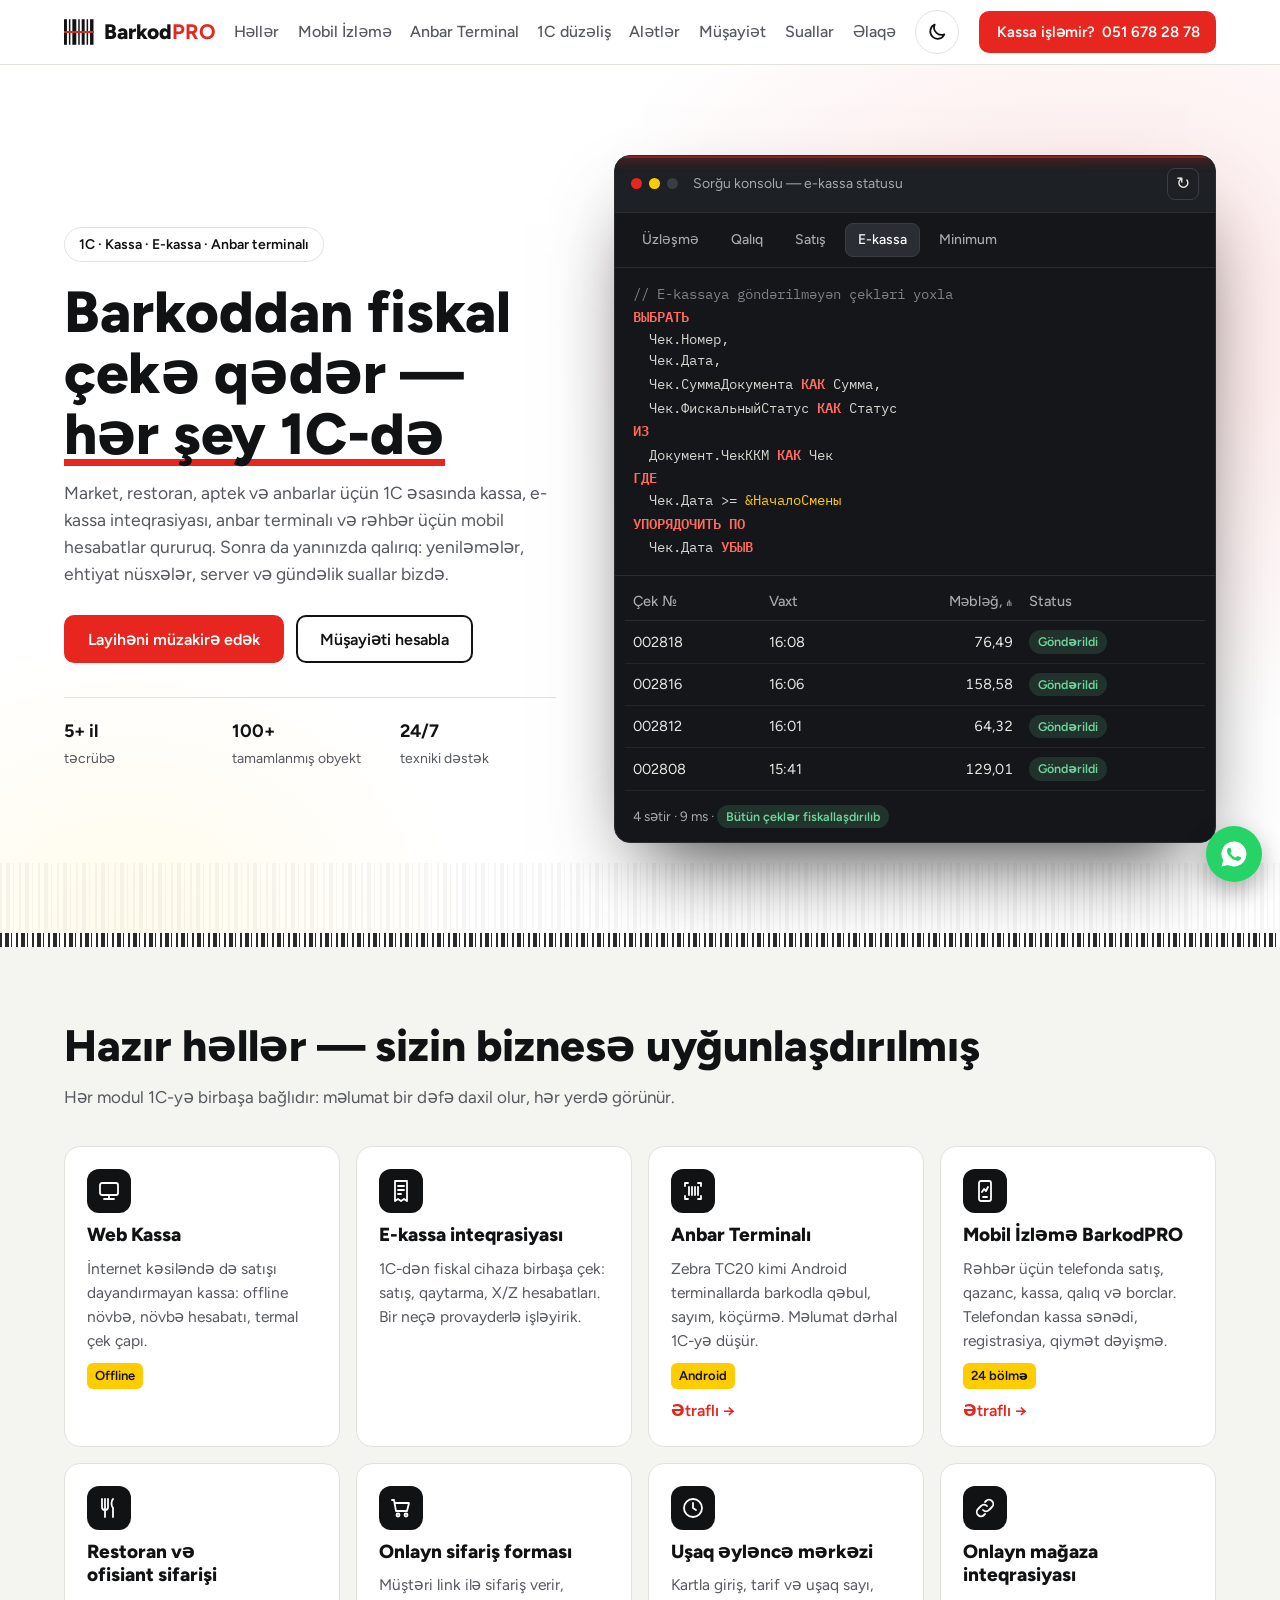
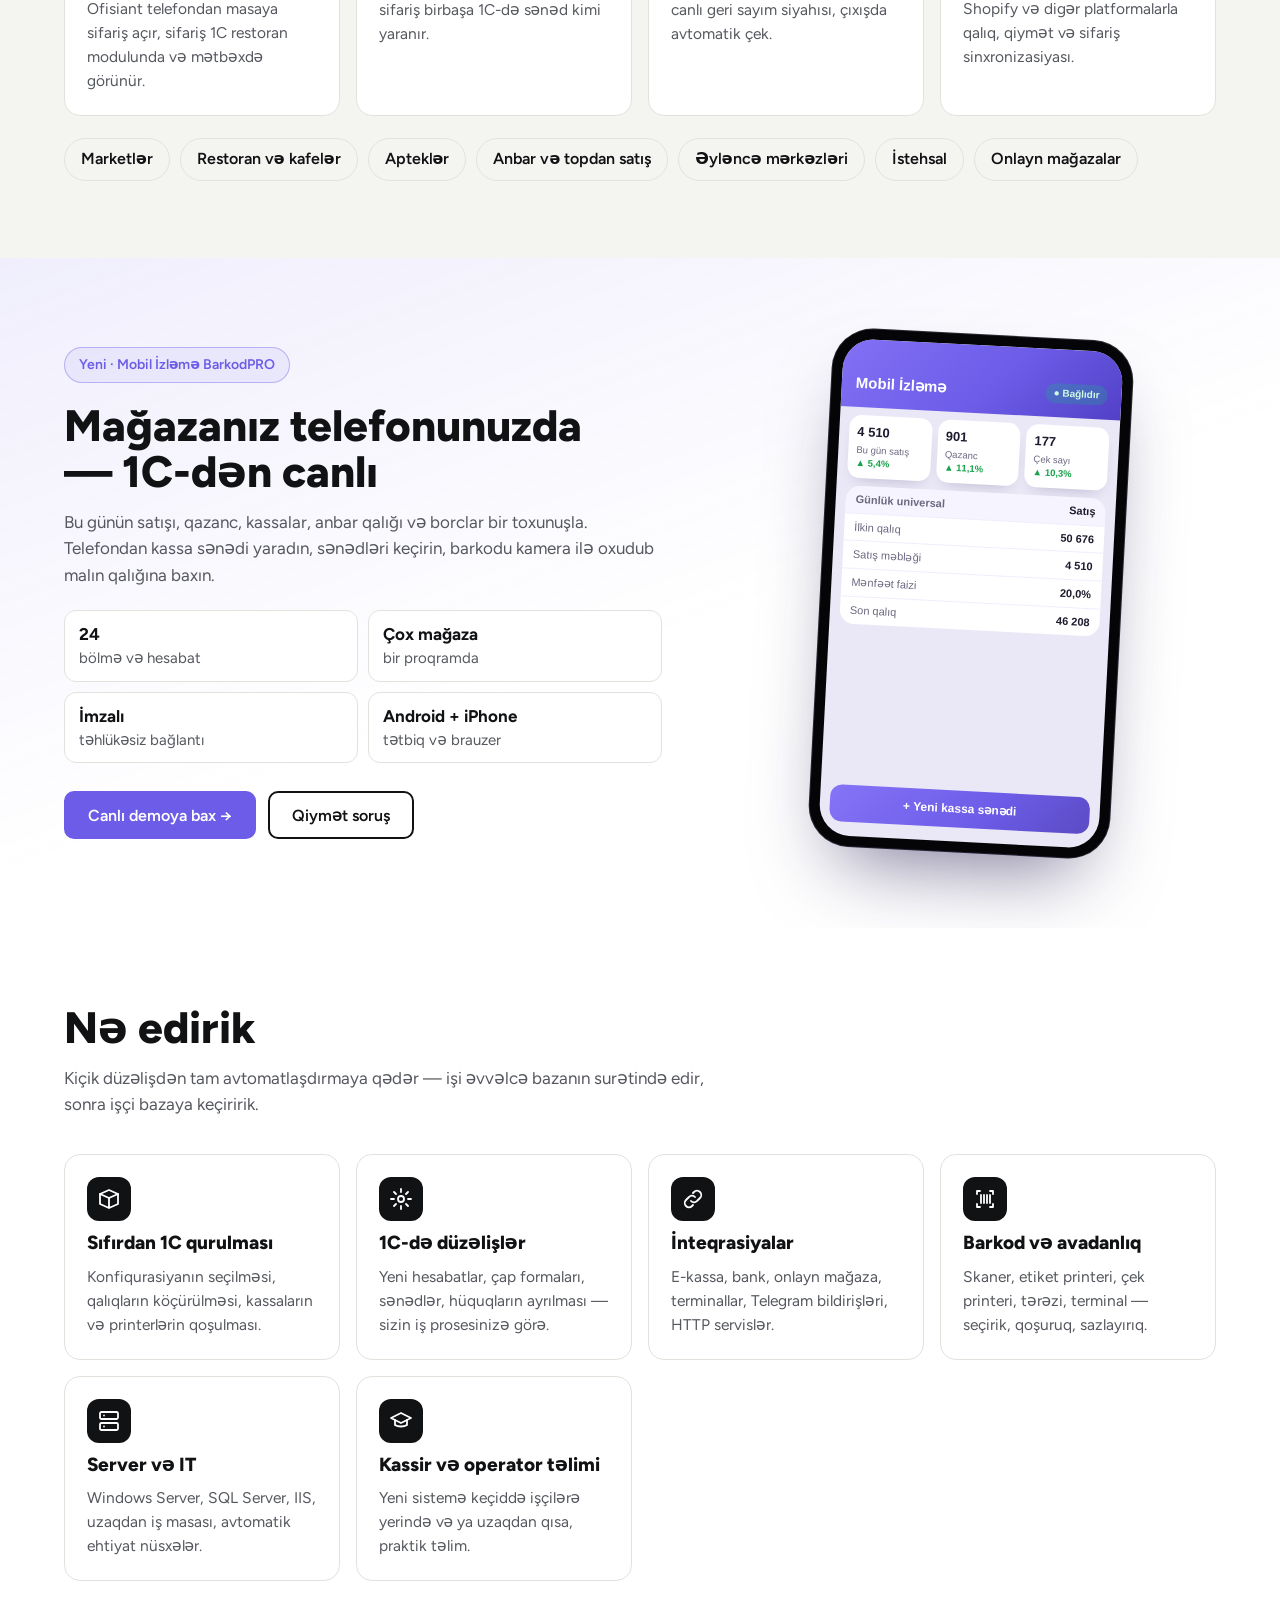
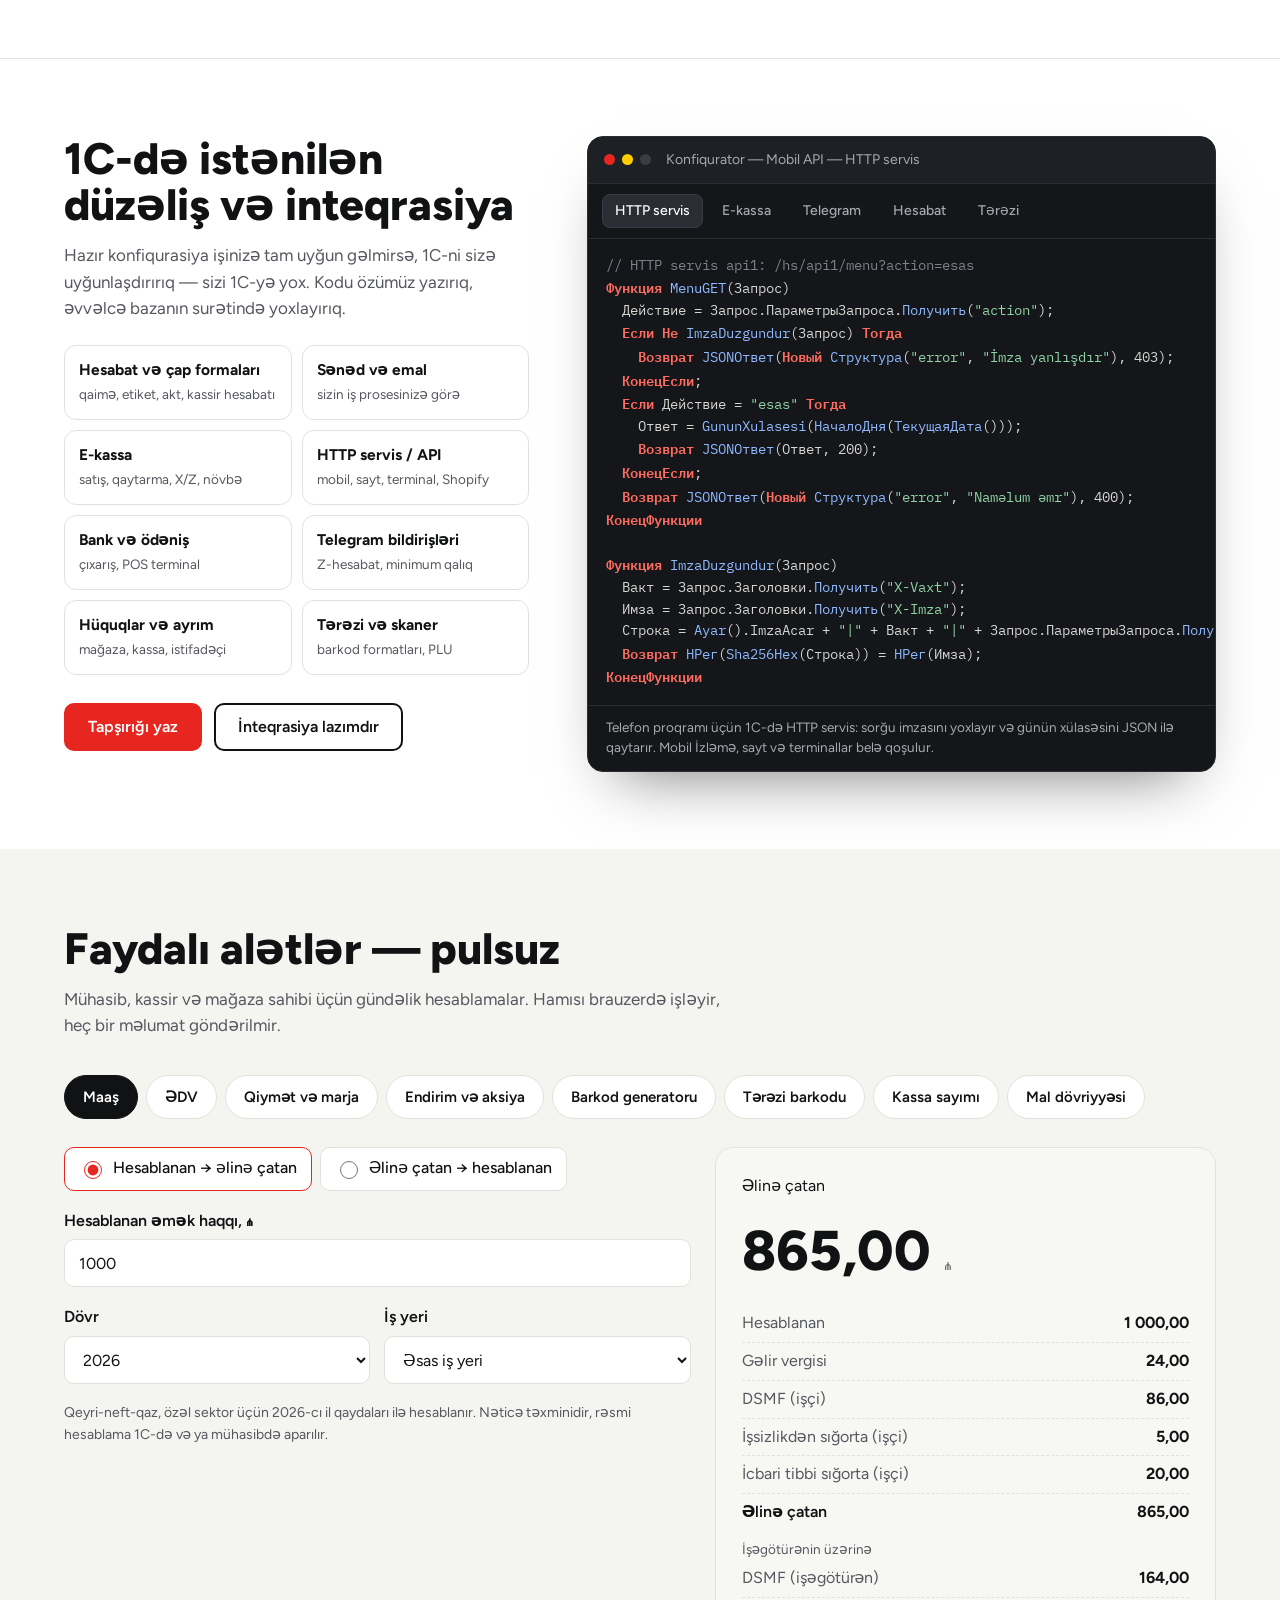
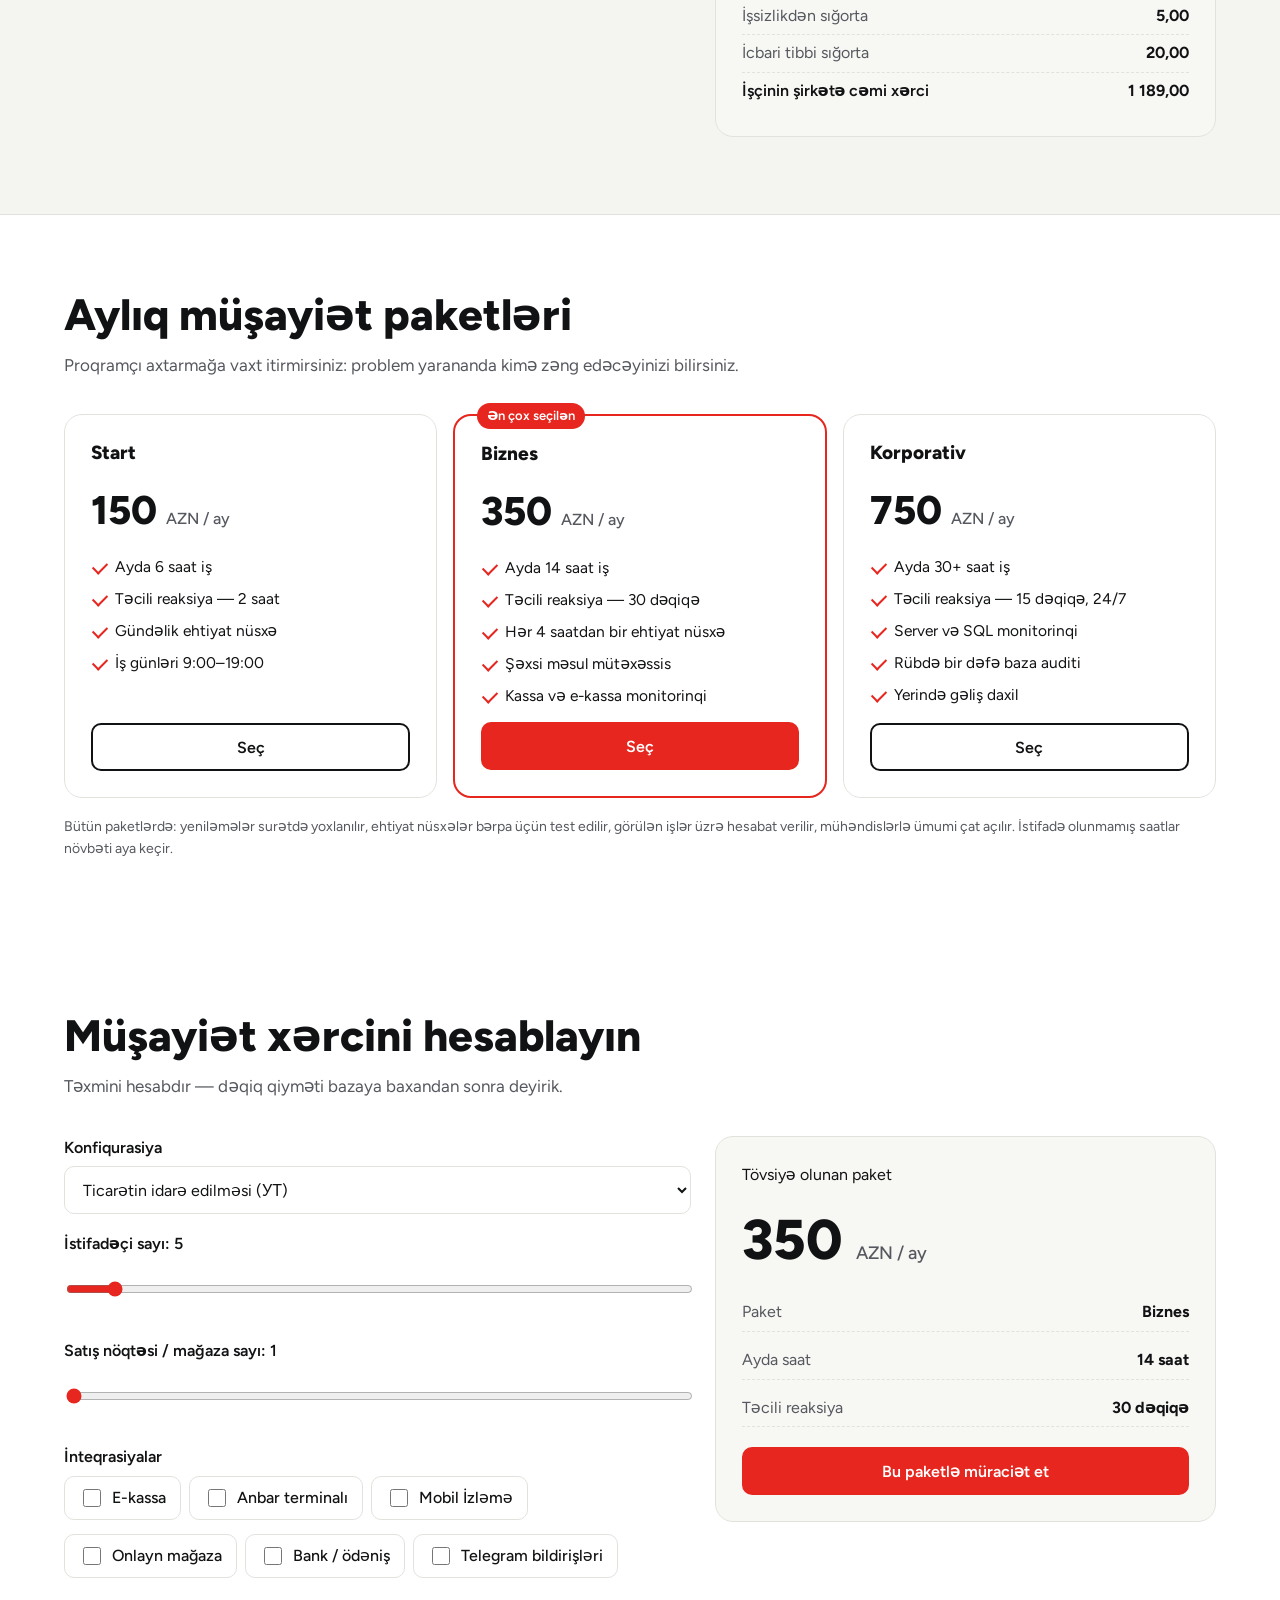
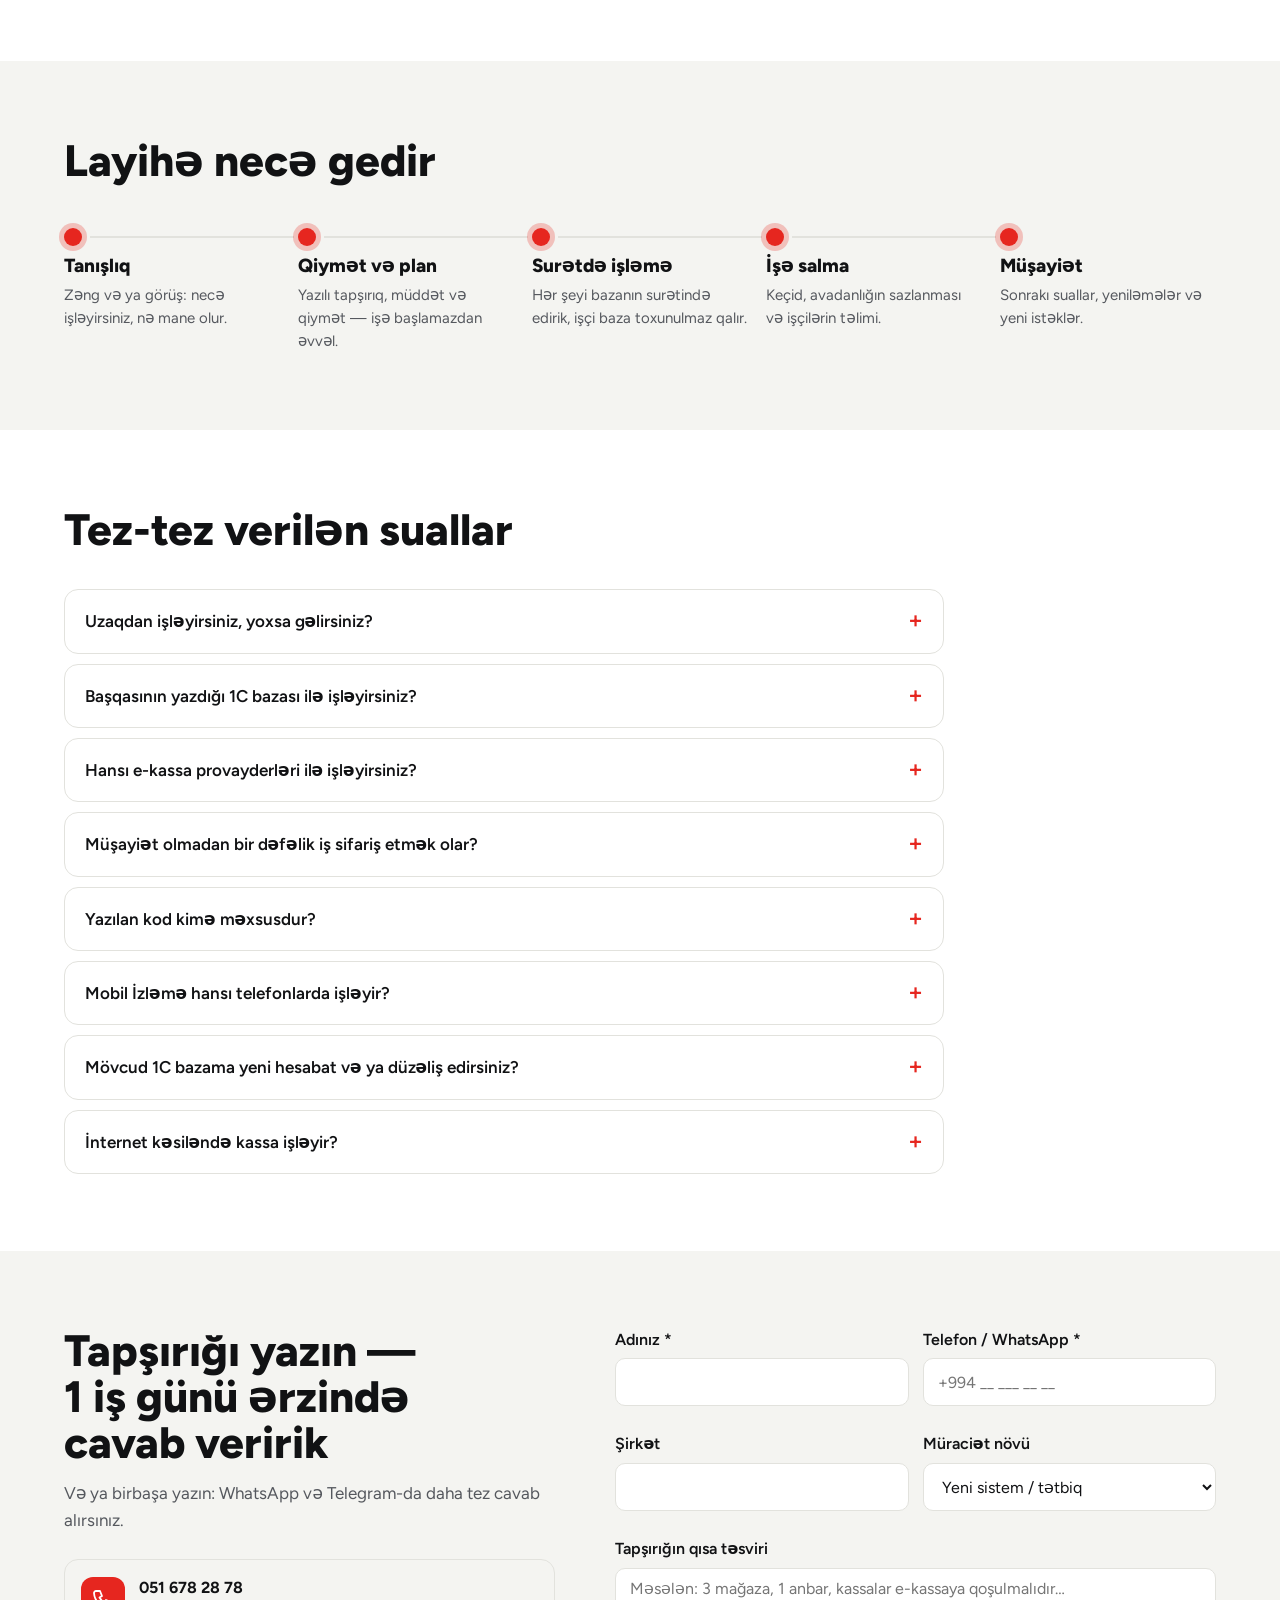
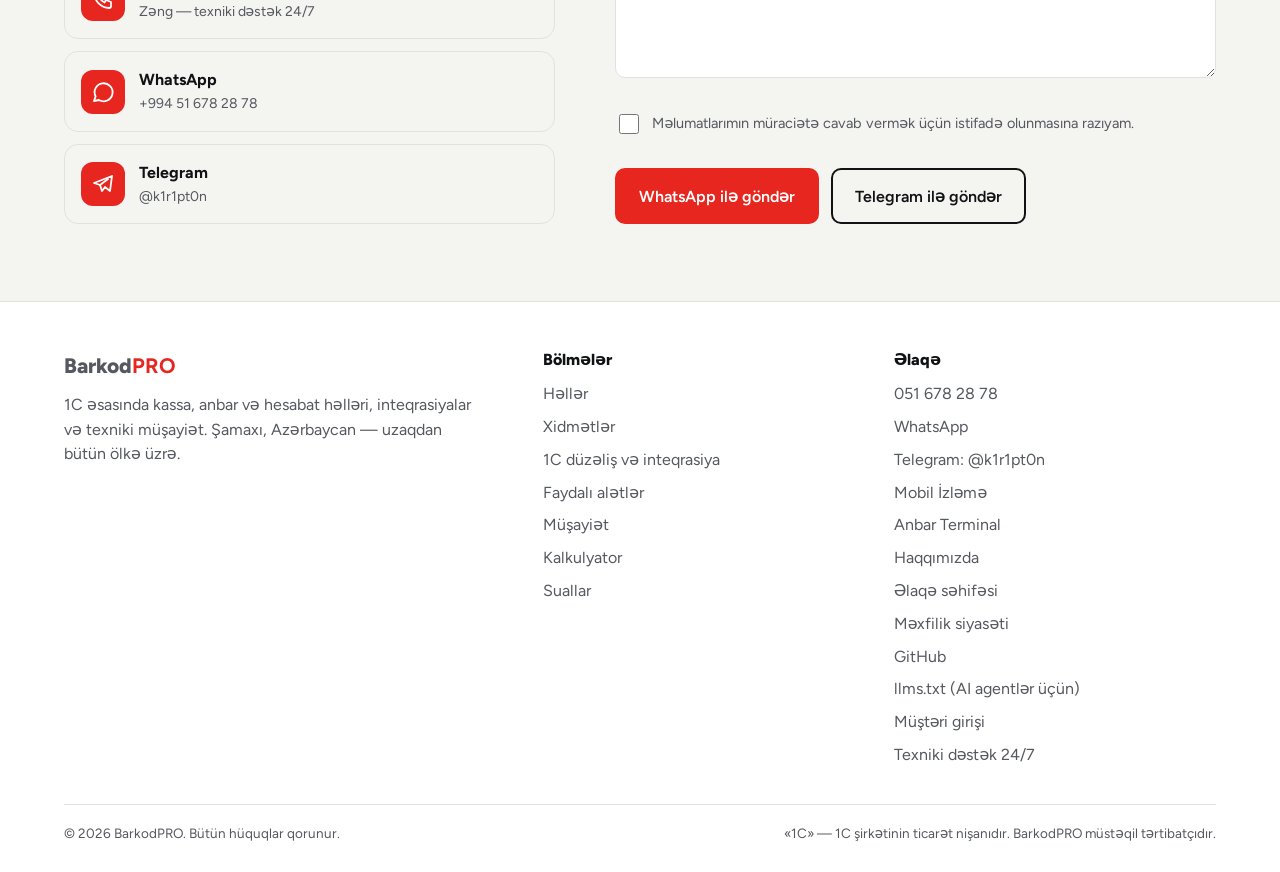
==== commit d75b33e9: "Gündüz rejimində ağ bölmələr; AI agentlər üçün hazırlıq - Gündüz rejimində hero, tünd bölmələr, nəti" ====
--- a/index.html
+++ b/index.html
@@ -3,17 +3,24 @@
 <head>
 <meta charset="utf-8">
 <meta name="viewport" content="width=device-width,initial-scale=1">
-<title>BarkodPRO — 1C, vergi kassası, POS və anbar sistemləri</title>
+<title>BarkodPRO — 1C proqramçı: kassa, e-kassa, anbar terminalı və Mobil İzləmə</title>
 <meta name="description" content="BarkodPRO — 1C əsasında kassa, e-kassa inteqrasiyası, anbar terminalı, mobil hesabatlar və texniki müşayiət. Market, restoran, aptek və anbarlar üçün.">
 <meta name="robots" content="index,follow">
 <meta property="og:type" content="website">
 <meta property="og:title" content="BarkodPRO — barkoddan fiskal çekə qədər, hər şey 1C-də">
-<meta property="og:image" content="assets/img/og-cover.png">
+<meta property="og:image" content="https://xeyalshixi.github.io/barkodpro/assets/img/og-cover.png">
+<meta property="og:site_name" content="BarkodPRO">
 <meta property="og:locale" content="az_AZ">
 <meta property="og:description" content="Kassa, e-kassa, anbar terminalı, Mobil İzləmə, 1C düzəlişləri və inteqrasiyalar.">
 <meta name="theme-color" content="#111214">
 <link rel="icon" type="image/svg+xml" href="data:image/svg+xml,%3Csvg%20xmlns%3D%22http%3A//www.w3.org/2000/svg%22%20viewBox%3D%220%200%2064%2064%22%3E%3Crect%20width%3D%2264%22%20height%3D%2264%22%20rx%3D%2214%22%20fill%3D%22%23111214%22/%3E%3Cg%20fill%3D%22%23fff%22%3E%3Crect%20x%3D%2212%22%20y%3D%2214%22%20width%3D%226%22%20height%3D%2236%22/%3E%3Crect%20x%3D%2222%22%20y%3D%2214%22%20width%3D%223%22%20height%3D%2236%22/%3E%3Crect%20x%3D%2229%22%20y%3D%2214%22%20width%3D%227%22%20height%3D%2236%22/%3E%3Crect%20x%3D%2240%22%20y%3D%2214%22%20width%3D%223%22%20height%3D%2236%22/%3E%3Crect%20x%3D%2247%22%20y%3D%2214%22%20width%3D%225%22%20height%3D%2236%22/%3E%3C/g%3E%3Crect%20x%3D%226%22%20y%3D%2230%22%20width%3D%2252%22%20height%3D%224%22%20rx%3D%222%22%20fill%3D%22%23e6261f%22/%3E%3C/svg%3E">
-<script type="application/ld+json">{"@context":"https://schema.org","@type":"LocalBusiness","name":"BarkodPRO","description":"1C əsasında kassa, e-kassa inteqrasiyası, anbar terminalı, mobil hesabatlar və texniki müşayiət.","telephone":"+994516782878","address":{"@type":"PostalAddress","addressLocality":"Şamaxı","addressCountry":"AZ"},"sameAs":["https://t.me/k1r1pt0n"],"openingHours":"Mo-Su 00:00-24:00"}</script>
+<link rel="canonical" href="https://xeyalshixi.github.io/barkodpro/">
+<meta property="og:url" content="https://xeyalshixi.github.io/barkodpro/">
+<link rel="alternate" type="text/markdown" href="https://xeyalshixi.github.io/barkodpro/index.md" title="Markdown">
+<link rel="alternate" type="text/plain" href="https://xeyalshixi.github.io/barkodpro/llms.txt" title="llms.txt">
+<link rel="sitemap" type="application/xml" href="https://xeyalshixi.github.io/barkodpro/sitemap.xml">
+<meta name="keywords" content="1C, 1C proqramçı, e-kassa inteqrasiyası, POS kassa, anbar terminalı, barkod, Mobil İzləmə, 1C düzəliş, 1C inteqrasiya, Azərbaycan">
+<script type="application/ld+json">{"@context": "https://schema.org", "@graph": [{"@type": ["Organization", "LocalBusiness"], "@id": "https://xeyalshixi.github.io/barkodpro/#org", "name": "BarkodPRO", "url": "https://xeyalshixi.github.io/barkodpro/", "logo": "https://xeyalshixi.github.io/barkodpro/assets/img/favicon.svg", "image": "https://xeyalshixi.github.io/barkodpro/assets/img/og-cover.png", "description": "1C:Enterprise əsasında kassa, e-kassa (fiskal cihaz) inteqrasiyası, anbar terminalı, Mobil İzləmə rəhbər tətbiqi, 1C düzəlişləri, inteqrasiyalar və aylıq texniki müşayiət. Market, restoran, aptek və anbarlar üçün.", "telephone": "+994516782878", "address": {"@type": "PostalAddress", "addressLocality": "Şamaxı", "addressCountry": "AZ"}, "areaServed": {"@type": "Country", "name": "Azerbaijan"}, "contactPoint": [{"@type": "ContactPoint", "telephone": "+994516782878", "contactType": "customer support", "availableLanguage": ["az", "ru"], "hoursAvailable": {"@type": "OpeningHoursSpecification", "dayOfWeek": ["Monday", "Tuesday", "Wednesday", "Thursday", "Friday", "Saturday", "Sunday"], "opens": "00:00", "closes": "23:59"}}, {"@type": "ContactPoint", "telephone": "+994516782878", "contactType": "sales", "availableLanguage": ["az", "ru"]}], "openingHours": "Mo-Su 00:00-24:00", "priceRange": "₼₼", "sameAs": ["https://t.me/k1r1pt0n", "https://wa.me/994516782878", "https://github.com/xeyalshixi/barkodpro"], "knowsAbout": ["1C:Enterprise", "1C proqramlaşdırma", "e-kassa inteqrasiyası", "POS kassa sistemi", "anbar terminalı", "barkod sistemləri", "1C HTTP servis", "Mobil İzləmə BarkodPRO"], "makesOffer": [{"@type": "Offer", "itemOffered": {"@type": "Service", "name": "1C quraşdırılması və düzəlişlər", "serviceType": "1C quraşdırılması və düzəlişlər"}}, {"@type": "Offer", "itemOffered": {"@type": "Service", "name": "E-kassa inteqrasiyası", "serviceType": "E-kassa inteqrasiyası"}}, {"@type": "Offer", "itemOffered": {"@type": "Service", "name": "POS kassa sistemi", "serviceType": "POS kassa sistemi"}}, {"@type": "Offer", "itemOffered": {"@type": "Service", "name": "Anbar terminalı", "serviceType": "Anbar terminalı"}}, {"@type": "Offer", "itemOffered": {"@type": "Service", "name": "Mobil İzləmə BarkodPRO", "serviceType": "Mobil İzləmə BarkodPRO"}}, {"@type": "Offer", "itemOffered": {"@type": "Service", "name": "1C inteqrasiyaları (HTTP servis, bank, onlayn mağaza, Telegram)", "serviceType": "1C inteqrasiyaları (HTTP servis, bank, onlayn mağaza, Telegram)"}}, {"@type": "Offer", "itemOffered": {"@type": "Service", "name": "Aylıq 1C müşayiəti", "serviceType": "Aylıq 1C müşayiəti"}}]}, {"@type": "WebSite", "@id": "https://xeyalshixi.github.io/barkodpro/#web", "url": "https://xeyalshixi.github.io/barkodpro/", "name": "BarkodPRO", "inLanguage": "az", "publisher": {"@id": "https://xeyalshixi.github.io/barkodpro/#org"}}]}</script>
 <link rel="preconnect" href="https://fonts.googleapis.com">
 <link rel="preconnect" href="https://fonts.gstatic.com" crossorigin>
 <link href="https://fonts.googleapis.com/css2?family=Figtree:wght@400;500;600;800&family=IBM+Plex+Mono:wght@400;600&display=swap" rel="stylesheet">
@@ -23,9 +30,9 @@
    PICTURE: a live console in a dark hero, typing a query and returning fresh rows each visit
    COLOUR and TYPE: night hero #0f1012 with red laser glow, white body, accent red #e6261f, yellow #ffcc00; Figtree + Plex Mono in the console
    LAYOUT: full-width bands; hero split on wide, stacked on phones; barcode stripes as section dividers */
-:root{color-scheme:light;--red:#e6261f;--yel:#ffcc00;--bg:#ffffff;--bg2:#f4f4f1;--ink:#111214;--mute:#55585e;--line:#e2e2dd;--paper:#fffdf6;--card:#fff;--hdr:rgba(255,255,255,.92)}
-@media(prefers-color-scheme:dark){:root:not([data-theme=light]){color-scheme:dark;--bg:#0f1012;--bg2:#17181b;--ink:#f1f1ee;--mute:#a6a9ae;--line:#2a2c30;--paper:#f3f1e8;--card:#1b1c20;--hdr:rgba(15,16,18,.92)}}
-:root[data-theme=dark]{color-scheme:dark;--bg:#0f1012;--bg2:#17181b;--ink:#f1f1ee;--mute:#a6a9ae;--line:#2a2c30;--paper:#f3f1e8;--card:#1b1c20;--hdr:rgba(15,16,18,.92)}
+:root{color-scheme:light;--red:#e6261f;--yel:#ffcc00;--bg:#ffffff;--bg2:#f4f4f1;--ink:#111214;--mute:#55585e;--line:#e2e2dd;--paper:#fffdf6;--card:#fff;--hdr:rgba(255,255,255,.92);--hbg:#ffffff;--hink:#111214;--hmute:#55585e;--hline:#e2e2dd;--hcard:#ffffff;--sbg:#ffffff;--obg:#f7f7f4;--stp:#111214;--ok:#0a7d3c;--wn:#a15c00;--er:#c4241c;--glow:.12}
+@media(prefers-color-scheme:dark){:root:not([data-theme=light]){color-scheme:dark;--bg:#0f1012;--bg2:#17181b;--ink:#f1f1ee;--mute:#a6a9ae;--line:#2a2c30;--paper:#f3f1e8;--card:#1b1c20;--hdr:rgba(15,16,18,.92);--hbg:#0f1012;--hink:#f1f1ee;--hmute:#a6a9ae;--hline:#2a2c30;--hcard:#1b1c20;--sbg:#111214;--obg:#111214;--stp:#ffffff;--ok:#6fd39a;--wn:#ffcc00;--er:#ff6b5e;--glow:.22}}
+:root[data-theme=dark]{color-scheme:dark;--bg:#0f1012;--bg2:#17181b;--ink:#f1f1ee;--mute:#a6a9ae;--line:#2a2c30;--paper:#f3f1e8;--card:#1b1c20;--hdr:rgba(15,16,18,.92);--hbg:#0f1012;--hink:#f1f1ee;--hmute:#a6a9ae;--hline:#2a2c30;--hcard:#1b1c20;--sbg:#111214;--obg:#111214;--stp:#ffffff;--ok:#6fd39a;--wn:#ffcc00;--er:#ff6b5e;--glow:.22}
 *{box-sizing:border-box;min-width:0}
 html{scroll-behavior:smooth;scroll-padding-top:72px}
 body{margin:0;background:var(--bg);color:var(--ink);font:16px/1.55 Figtree,system-ui,sans-serif;overflow-x:clip}
@@ -36,7 +43,7 @@
 .wrap{max-width:1240px;margin:0 auto}
 .band{padding:clamp(44px,6vw,88px) max(5vw,16px)}
 .alt{background:var(--bg2)}
-.dark{background:#111214;color:#f1f1ee;--mute:#a6a9ae;--line:#2a2c30;--card:#1b1c20}
+.dark{background:var(--sbg);color:var(--hink);--ink:var(--hink);--bg:var(--sbg);--mute:var(--hmute);--line:var(--hline);--card:var(--hcard);border-top:1px solid var(--hline)}
 .lead{color:var(--mute);font-size:17px;max-width:62ch;margin-top:14px}
 .head{display:flex;flex-wrap:wrap;justify-content:space-between;align-items:end;gap:16px;margin-bottom:36px}
 .btn{display:inline-flex;align-items:center;justify-content:center;gap:8px;min-height:48px;padding:0 22px;border-radius:10px;font:600 16px Figtree,sans-serif;text-decoration:none;border:2px solid var(--ink);background:var(--ink);color:var(--bg);cursor:pointer}
@@ -49,7 +56,7 @@
 .nav{display:flex;align-items:center;gap:20px;padding:10px max(5vw,16px);max-width:1340px;margin:0 auto}
 .logo{display:flex;align-items:center;gap:10px;font-weight:800;font-size:21px;text-decoration:none}
 .logo b{color:var(--red)}
-.menu{display:flex;gap:22px;margin-left:auto;flex-wrap:wrap}
+.menu{display:flex;gap:20px;margin-left:auto;flex-wrap:nowrap;white-space:nowrap}
 .menu a{text-decoration:none;font-weight:500;color:var(--mute)}.menu a:hover{color:var(--ink)}
 .nav .btn{min-height:42px;padding:0 16px;font-size:15px}
 .theme{flex:none;width:44px;height:44px;border-radius:50%;border:1.5px solid var(--line);background:var(--card);color:var(--ink);display:grid;place-items:center;cursor:pointer;transition:transform .3s}
@@ -62,18 +69,18 @@
 .drawer[hidden]{display:none}
 .drawer a{text-decoration:none;font-weight:600;font-size:17px;padding:12px 0;border-bottom:1px solid var(--line)}
 .card .more{margin-top:auto;font-weight:600;color:var(--red);text-decoration:none}
-@media(max-width:900px){.menu{display:none}.burger{display:grid;margin-left:auto}}
-@media(min-width:901px){.drawer{display:none!important}}
+@media(max-width:1240px){.menu{display:none}.burger{display:grid;margin-left:auto}}
+@media(min-width:1241px){.drawer{display:none!important}}
 .nav .tel{white-space:nowrap}
 .tel .ph{display:none;width:20px;height:20px;fill:none;stroke:#fff;stroke-width:2;stroke-linejoin:round}
 @media(max-width:600px){.nav{gap:8px}.nav .tel .tl{display:none}.logo{font-size:19px}}
 @media(max-width:460px){.nav .tel{width:44px;padding:0}.nav .tel .num{display:none}.tel .ph{display:block}}
 /* hero */
-.hero-band{position:relative;overflow:hidden;background:#0f1012;color:#f1f1ee;--ink:#f1f1ee;--bg:#0f1012;--mute:#a6a9ae;--line:#2a2c30;--card:#1b1c20;padding-top:clamp(48px,7vw,96px);padding-bottom:clamp(48px,7vw,96px)}
-.hero-band::before{content:"";position:absolute;inset:0;background:radial-gradient(60% 70% at 85% 30%,rgba(230,38,31,.22),transparent 70%),radial-gradient(40% 50% at 10% 100%,rgba(255,204,0,.08),transparent 70%);pointer-events:none}
-.hero-band::after{content:"";position:absolute;left:0;right:0;bottom:0;height:70px;background:repeating-linear-gradient(90deg,#fff 0 2px,transparent 2px 6px,#fff 6px 10px,transparent 10px 13px,#fff 13px 14px,transparent 14px 19px);opacity:.04;pointer-events:none}
+.hero-band{position:relative;overflow:hidden;background:var(--hbg);color:var(--hink);--ink:var(--hink);--bg:var(--hbg);--mute:var(--hmute);--line:var(--hline);--card:var(--hcard);padding-top:clamp(48px,7vw,96px);padding-bottom:clamp(48px,7vw,96px)}
+.hero-band::before{content:"";position:absolute;inset:0;background:radial-gradient(60% 70% at 85% 30%,rgba(230,38,31,var(--glow)),transparent 70%),radial-gradient(40% 50% at 10% 100%,rgba(255,204,0,.08),transparent 70%);pointer-events:none}
+.hero-band::after{content:"";position:absolute;left:0;right:0;bottom:0;height:70px;background:repeating-linear-gradient(90deg,var(--stp) 0 2px,transparent 2px 6px,var(--stp) 6px 10px,transparent 10px 13px,var(--stp) 13px 14px,transparent 14px 19px);opacity:.04;pointer-events:none}
 .hero{position:relative;z-index:1;display:grid;grid-template-columns:minmax(0,.9fr) minmax(0,1.1fr);gap:clamp(28px,4.5vw,64px);align-items:center}
-.kick{display:inline-block;font-size:14px;font-weight:600;color:#f1f1ee;border:1px solid #3a3d44;border-radius:999px;padding:6px 14px;margin-bottom:20px;background:rgba(255,255,255,.04)}
+.kick{display:inline-block;font-size:14px;font-weight:600;color:var(--hink);border:1px solid var(--hline);border-radius:999px;padding:6px 14px;margin-bottom:20px;background:var(--hcard)}
 .hero h1{font-size:clamp(36px,5vw,58px)}
 .hero h1 em{font-style:normal;background:linear-gradient(transparent 86%,var(--red) 86% 96%,transparent 96%)}
 .hero .lead{font-size:17.5px}
@@ -122,9 +129,9 @@
 .seg label{display:flex;align-items:center;gap:8px;margin:0;min-height:44px;padding:0 14px;border:1.5px solid var(--line);border-radius:10px;background:var(--card);font-weight:500;cursor:pointer}
 .seg input{width:18px;height:18px;min-height:0;accent-color:var(--red)}
 .seg label.on{border-color:var(--red)}
-.out .btn.o{color:#f1f1ee;border-color:#f1f1ee}
-.out .sub{color:#a6a9ae;font-size:13.5px;margin-top:8px}
-.out .row.tot{border-bottom:0;color:#fff;font-weight:600}
+.out .btn.o{color:var(--hink);border-color:var(--hink)}
+.out .sub{color:var(--hmute);font-size:13.5px;margin-top:8px}
+.out .row.tot{border-bottom:0;color:var(--hink);font-weight:600}
 .out.light .bbox{background:#fff;border-radius:10px;padding:14px;display:grid;place-items:center;min-height:170px}
 .bbox svg{width:100%;max-width:320px;height:auto}
 .cash{display:grid;grid-template-columns:repeat(auto-fill,minmax(min(100%,150px),1fr));gap:10px}
@@ -165,11 +172,11 @@
 .chip{display:flex;align-items:center;gap:8px;min-height:44px;padding:0 14px;border:1.5px solid var(--line);border-radius:10px;cursor:pointer;font-weight:500;background:var(--card)}
 .chip input{width:18px;height:18px;min-height:0;accent-color:var(--red)}
 .chip.on{border-color:var(--red)}
-.out{position:sticky;top:90px;background:#111214;color:#f1f1ee;border-radius:18px;padding:26px;display:grid;gap:10px}
+.out{position:sticky;top:90px;background:var(--obg);color:var(--hink);border:1px solid var(--hline);border-radius:18px;padding:26px;display:grid;gap:10px}
 .out .big{font-size:clamp(40px,6vw,56px);font-weight:800;white-space:nowrap}
-.out .big small{font-size:18px;font-weight:500;color:#a6a9ae}
-.out .row{display:flex;justify-content:space-between;gap:12px;border-bottom:1px dashed #3a3d44;padding:6px 0;color:#c9cbcf}
-.out .row b{color:#fff;white-space:nowrap}
+.out .big small{font-size:18px;font-weight:500;color:var(--hmute)}
+.out .row{display:flex;justify-content:space-between;gap:12px;border-bottom:1px dashed var(--hline);padding:6px 0;color:var(--hmute)}
+.out .row b{color:var(--hink);white-space:nowrap}
 @media(max-width:860px){.calc{grid-template-columns:1fr}.out{position:static}}
 /* steps */
 .steps{display:grid;grid-template-columns:repeat(5,minmax(0,1fr));gap:18px;position:relative}
@@ -201,9 +208,9 @@
 /* footer */
 footer{padding:48px max(5vw,16px) 28px}
 .foot{display:grid;grid-template-columns:1.4fr 1fr 1fr;gap:28px}
-.foot a{display:block;text-decoration:none;color:#a6a9ae;padding:4px 0}.foot a:hover{color:#fff}
+.foot a{display:block;text-decoration:none;color:var(--hmute);padding:4px 0}.foot a:hover{color:var(--hink)}
 .foot h3{font-size:16px;margin-bottom:8px}
-.legal{border-top:1px solid #2a2c30;margin-top:32px;padding-top:18px;color:#8a8d93;font-size:13.5px;display:flex;flex-wrap:wrap;justify-content:space-between;gap:10px}
+.legal{border-top:1px solid var(--hline);margin-top:32px;padding-top:18px;color:var(--hmute);font-size:13.5px;display:flex;flex-wrap:wrap;justify-content:space-between;gap:10px}
 @media(max-width:760px){.foot{grid-template-columns:1fr}}
 .wa{position:fixed;right:18px;bottom:18px;z-index:30;width:56px;height:56px;border-radius:50%;background:#25d366;display:grid;place-items:center;box-shadow:0 10px 24px rgba(0,0,0,.3)}
 .wa svg{width:30px;height:30px;fill:#fff}
@@ -233,9 +240,9 @@
 /* 1C inteqrasiya */
 .int-g{display:grid;grid-template-columns:minmax(0,.85fr) minmax(0,1.15fr);gap:clamp(28px,4.5vw,64px);align-items:start}
 .int-l{display:grid;grid-template-columns:1fr 1fr;gap:10px;margin-top:24px}
-.int-l div{border:1px solid #2a2c30;border-radius:12px;padding:12px 14px;background:#17181b}
-.int-l b{display:block;color:#fff;font-size:15.5px}.int-l span{color:#a6a9ae;font-size:13.5px}
-.dark .btn.o{color:#f1f1ee;border-color:#f1f1ee}
+.int-l div{border:1px solid var(--hline);border-radius:12px;padding:12px 14px;background:var(--hcard)}
+.int-l b{display:block;color:var(--hink);font-size:15.5px}.int-l span{color:var(--hmute);font-size:13.5px}
+.dark .btn.o{color:var(--hink);border-color:var(--hink)}
 .code .qcode{min-height:330px;border-bottom:0}
 .code .qfoot{border-top:1px solid #2a2c30;padding-top:12px;line-height:1.45}
 .qcode .f{color:#8fb9ff}
@@ -543,11 +550,11 @@
   <div class="wrap">
     <div class="foot">
       <div>
-        <a class="logo" href="#top" style="color:#fff;padding:0"><span>Barkod<b>PRO</b></span></a>
-        <p style="color:#a6a9ae;margin-top:10px;max-width:42ch">1C əsasında kassa, anbar və hesabat həlləri, inteqrasiyalar və texniki müşayiət. Şamaxı, Azərbaycan — uzaqdan bütün ölkə üzrə.</p>
+        <a class="logo" href="#top" style="padding:0"><span>Barkod<b>PRO</b></span></a>
+        <p style="color:var(--hmute);margin-top:10px;max-width:42ch">1C əsasında kassa, anbar və hesabat həlləri, inteqrasiyalar və texniki müşayiət. Şamaxı, Azərbaycan — uzaqdan bütün ölkə üzrə.</p>
       </div>
       <div><h3>Bölmələr</h3><a href="#heller">Həllər</a><a href="#xidmetler">Xidmətlər</a><a href="#inteqrasiya">1C düzəliş və inteqrasiya</a><a href="#aletler">Faydalı alətlər</a><a href="#musayiet">Müşayiət</a><a href="#kalkulyator">Kalkulyator</a><a href="#sual">Suallar</a></div>
-      <div><h3>Əlaqə</h3><a href="tel:+994516782878">051 678 28 78</a><a href="https://wa.me/994516782878" target="_blank" rel="noopener">WhatsApp</a><a href="https://t.me/k1r1pt0n" target="_blank" rel="noopener">Telegram: @k1r1pt0n</a><a href="mobil-izleme.html">Mobil İzləmə</a><a href="anbar-terminal.html">Anbar Terminal</a><a href="login.html">Müştəri girişi</a><a href="#elaqe">Texniki dəstək 24/7</a></div>
+      <div><h3>Əlaqə</h3><a href="tel:+994516782878">051 678 28 78</a><a href="https://wa.me/994516782878" target="_blank" rel="noopener">WhatsApp</a><a href="https://t.me/k1r1pt0n" target="_blank" rel="noopener">Telegram: @k1r1pt0n</a><a href="mobil-izleme.html">Mobil İzləmə</a><a href="anbar-terminal.html">Anbar Terminal</a><a href="about.html">Haqqımızda</a><a href="contact.html">Əlaqə səhifəsi</a><a href="privacy.html">Məxfilik siyasəti</a><a href="https://github.com/xeyalshixi/barkodpro" target="_blank" rel="noopener">GitHub</a><a href="llms.txt">llms.txt (AI agentlər üçün)</a><a href="login.html">Müştəri girişi</a><a href="#elaqe">Texniki dəstək 24/7</a></div>
     </div>
     <div class="legal"><span>© <span id="yr">2026</span> BarkodPRO. Bütün hüquqlar qorunur.</span><span>«1C» — 1C şirkətinin ticarət nişanıdır. BarkodPRO müstəqil tərtibatçıdır.</span></div>
   </div>
@@ -750,7 +757,7 @@
   document.querySelectorAll('#ttabs button').forEach(x=>x.setAttribute('aria-selected',x===b));
   document.querySelectorAll('.tpanel').forEach(p=>p.hidden=p.dataset.p!==b.dataset.t);
   try{history.replaceState(null,'','#'+b.dataset.t)}catch(_){} });
-{const t=location.hash.slice(1),b=document.querySelector(`#ttabs [data-t="${t}"]`);if(b)b.click()}
+{const t=location.hash.slice(1),b=document.querySelector(`#ttabs [data-t="${t}"]`);if(b){b.click();setTimeout(()=>document.getElementById('aletler').scrollIntoView(),0)}}
 
 /* Maaş — qeyri-neft-qaz özəl sektor, DVX 2026 */
 const IT=[[.03,75,625],[.05,125,675],[.07,175,725]];
@@ -819,7 +826,7 @@
 const cCalc=()=>{let t=0,n=0,coins=0;document.querySelectorAll('#cash input').forEach(i=>{const c=Math.max(0,Math.floor(num(i)));t+=c*+i.dataset.v;n+=+i.dataset.v>=1?c:0;if(+i.dataset.v<1)coins+=c*+i.dataset.v});
   t=Math.round(t*100)/100;$('#cBig').innerHTML=`${az(t)} <small>₼</small>`;
   const rows=[['Əskinas sayı',n],['Xırda pul',az(coins)]];const e=num($('#cExp'));
-  if($('#cExp').value!==''){const df=Math.round((t-e)*100)/100;rows.push(['1C-yə görə',az(e)]);rows.push([df<0?'Kəsir':df>0?'Artıq':'Fərq',`<span style="color:${df<0?'#ff6b5e':df>0?'#ffcc00':'#6fd39a'}">${df===0?'0,00 ✓':az(Math.abs(df))}</span>`,'tot'])}
+  if($('#cExp').value!==''){const df=Math.round((t-e)*100)/100;rows.push(['1C-yə görə',az(e)]);rows.push([df<0?'Kəsir':df>0?'Artıq':'Fərq',`<span style="color:${df<0?'var(--er)':df>0?'var(--wn)':'var(--ok)'}">${df===0?'0,00 ✓':az(Math.abs(df))}</span>`,'tot'])}
   $('#cRows').innerHTML=rowsHtml(rows)};
 $('#cClr').addEventListener('click',()=>{document.querySelectorAll('#cash input').forEach(i=>i.value='');$('#cExp').value='';cCalc()});
 
@@ -839,9 +846,9 @@
   const np=xy?p*x/(x+y):p*(1-Math.min(v,100)/100),eff=p?(1-np/p)*100:0;
   const pr0=p-c,pr1=np-c;
   $('#dBig').innerHTML=`${az(np)} <small>₼</small>`;
-  const rows=[['Faktiki endirim',az(eff)+' %'],['Qazanc (aksiyasız)',az(pr0)],['Qazanc (aksiya ilə)',`<span style="color:${pr1<0?'#ff6b5e':'#6fd39a'}">${az(pr1)}</span>`],['Marja (aksiya ilə)',np?az(pr1/np*100)+' %':'—']];
+  const rows=[['Faktiki endirim',az(eff)+' %'],['Qazanc (aksiyasız)',az(pr0)],['Qazanc (aksiya ilə)',`<span style="color:${pr1<0?'var(--er)':'var(--ok)'}">${az(pr1)}</span>`],['Marja (aksiya ilə)',np?az(pr1/np*100)+' %':'—']];
   if(xy)rows.splice(1,0,['Aksiya',`${x} al + ${y} pulsuz = ${x+y} ədəd ${az(p*x)} ₼`]);
-  rows.push(pr1<=0?['Nəticə','<span style="color:#ff6b5e">Zərərə satış!</span>','tot']:['Eyni qazanc üçün satış',pr0>0?'×'+(pr0/pr1).toLocaleString('ru-RU',{maximumFractionDigits:2})+' dəfə çox':'—','tot']);
+  rows.push(pr1<=0?['Nəticə','<span style="color:var(--er)">Zərərə satış!</span>','tot']:['Eyni qazanc üçün satış',pr0>0?'×'+(pr0/pr1).toLocaleString('ru-RU',{maximumFractionDigits:2})+' dəfə çox':'—','tot']);
   $('#dRows').innerHTML=rowsHtml(rows)};
 
 /* Mal dövriyyəsi */
@@ -849,7 +856,7 @@
   if(!s||!cg){$('#tBig').textContent='—';$('#tRows').innerHTML='';return}
   const daily=cg/d,days=s/daily,turns=cg/s,yearT=365/days;
   $('#tBig').innerHTML=`${days.toLocaleString('ru-RU',{maximumFractionDigits:1})} <small>gün</small>`;
-  $('#tRows').innerHTML=rowsHtml([['Gündəlik satış (maya)',az(daily)],['Dövrdə dövriyyə',turns.toLocaleString('ru-RU',{maximumFractionDigits:2})+' dəfə'],['İllik dövriyyə',yearT.toLocaleString('ru-RU',{maximumFractionDigits:1})+' dəfə'],['Minimum ehtiyat (tədarük üçün)',az(daily*ld)],['Pul anbarda yatır',days>60?'<span style="color:#ff6b5e">çox uzun</span>':days>30?'<span style="color:#ffcc00">orta</span>':'<span style="color:#6fd39a">sağlam</span>','tot']])};
+  $('#tRows').innerHTML=rowsHtml([['Gündəlik satış (maya)',az(daily)],['Dövrdə dövriyyə',turns.toLocaleString('ru-RU',{maximumFractionDigits:2})+' dəfə'],['İllik dövriyyə',yearT.toLocaleString('ru-RU',{maximumFractionDigits:1})+' dəfə'],['Minimum ehtiyat (tədarük üçün)',az(daily*ld)],['Pul anbarda yatır',days>60?'<span style="color:var(--er)">çox uzun</span>':days>30?'<span style="color:var(--wn)">orta</span>':'<span style="color:var(--ok)">sağlam</span>','tot']])};
 on('[data-p=endirim] input',()=>{segSync();dCalc()});on('[data-p=dovr] input',tCalc);dCalc();tCalc();
 
 /* Mobil İzləmə tanıtımı — hər girişdə yeni rəqəmlər */
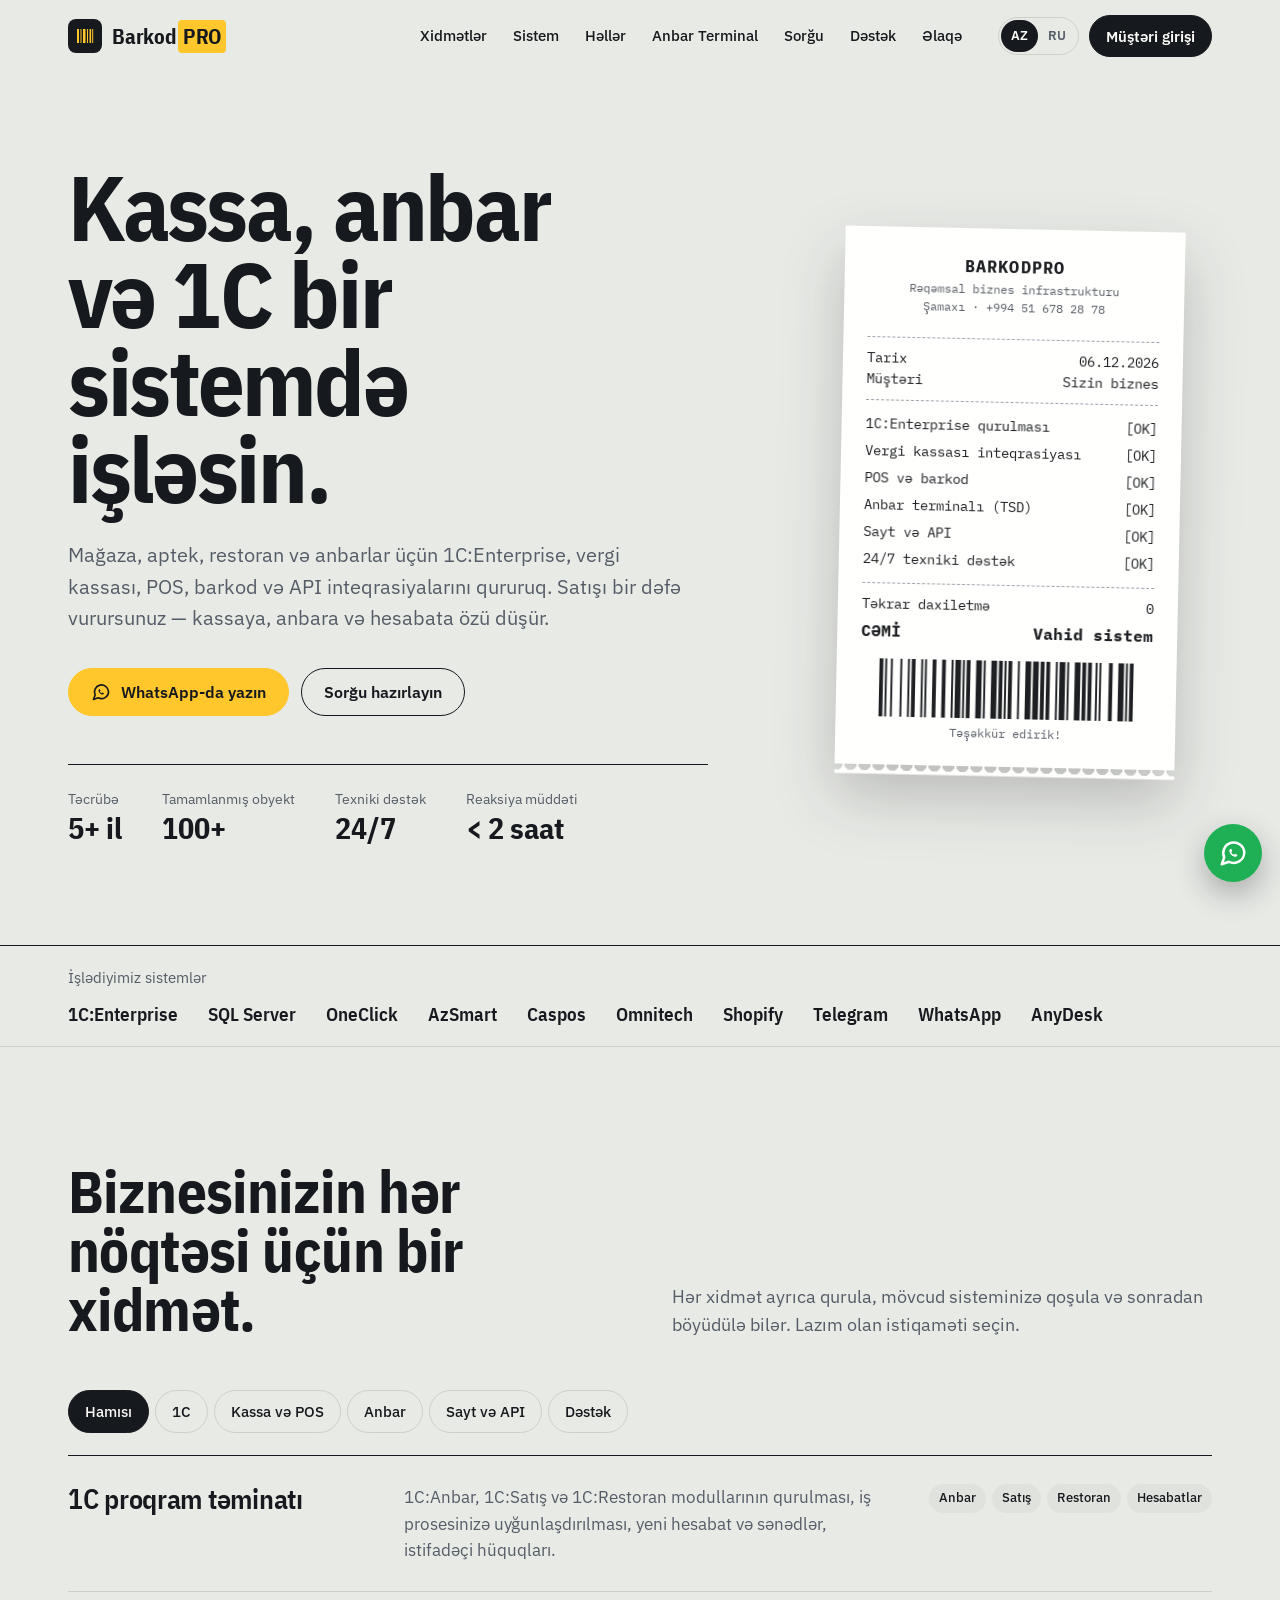
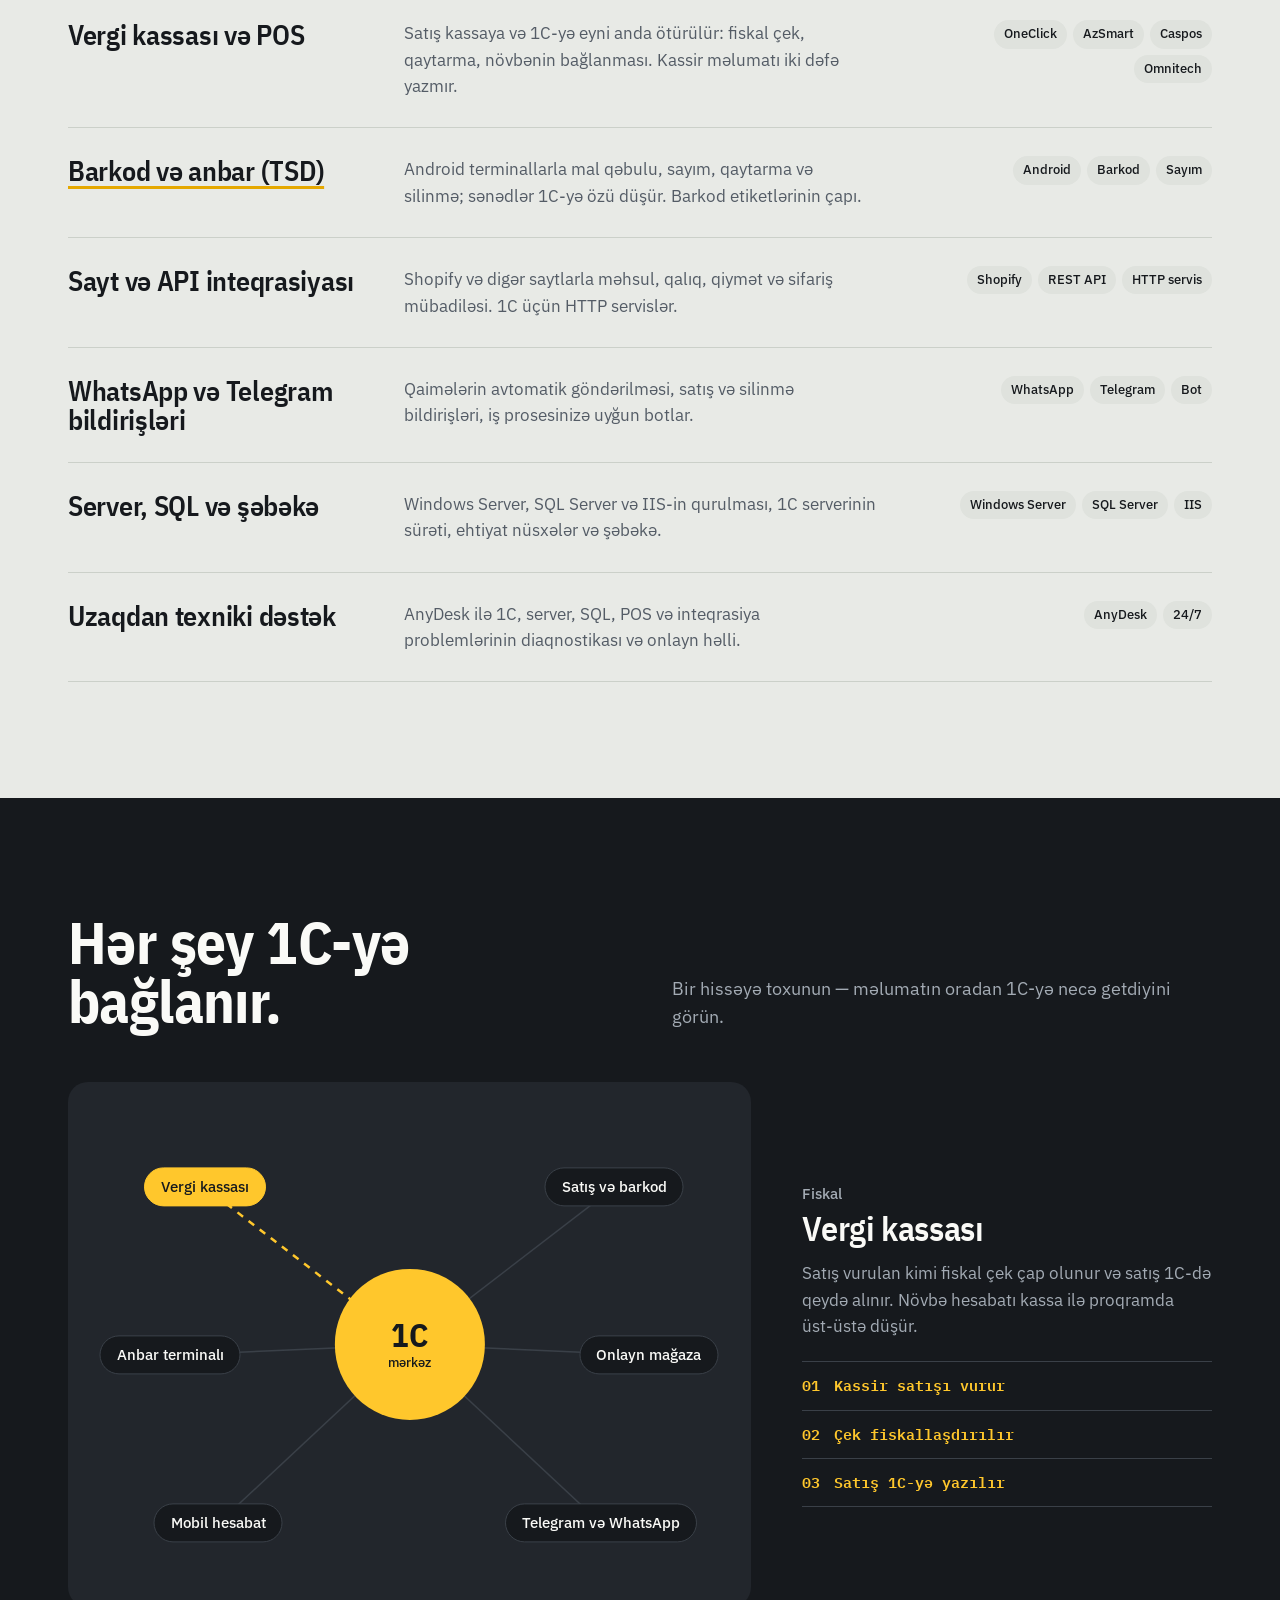
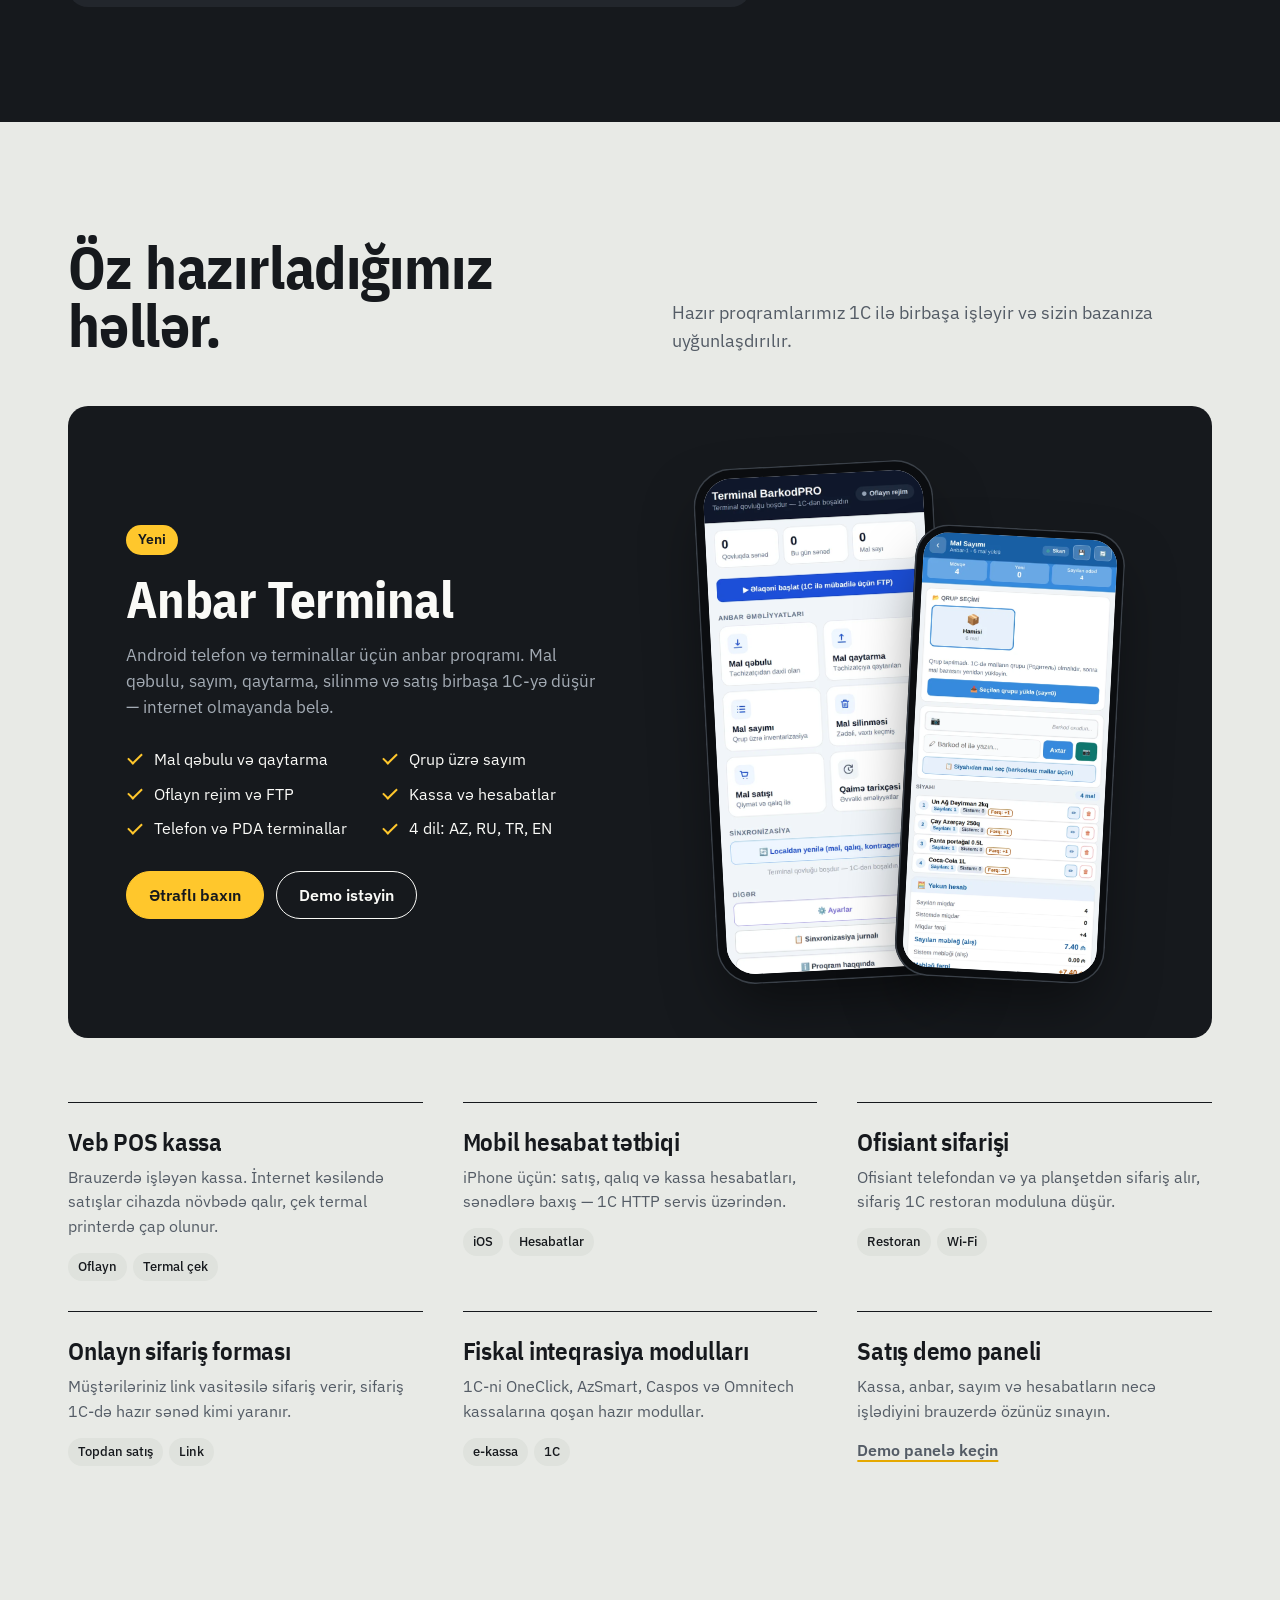
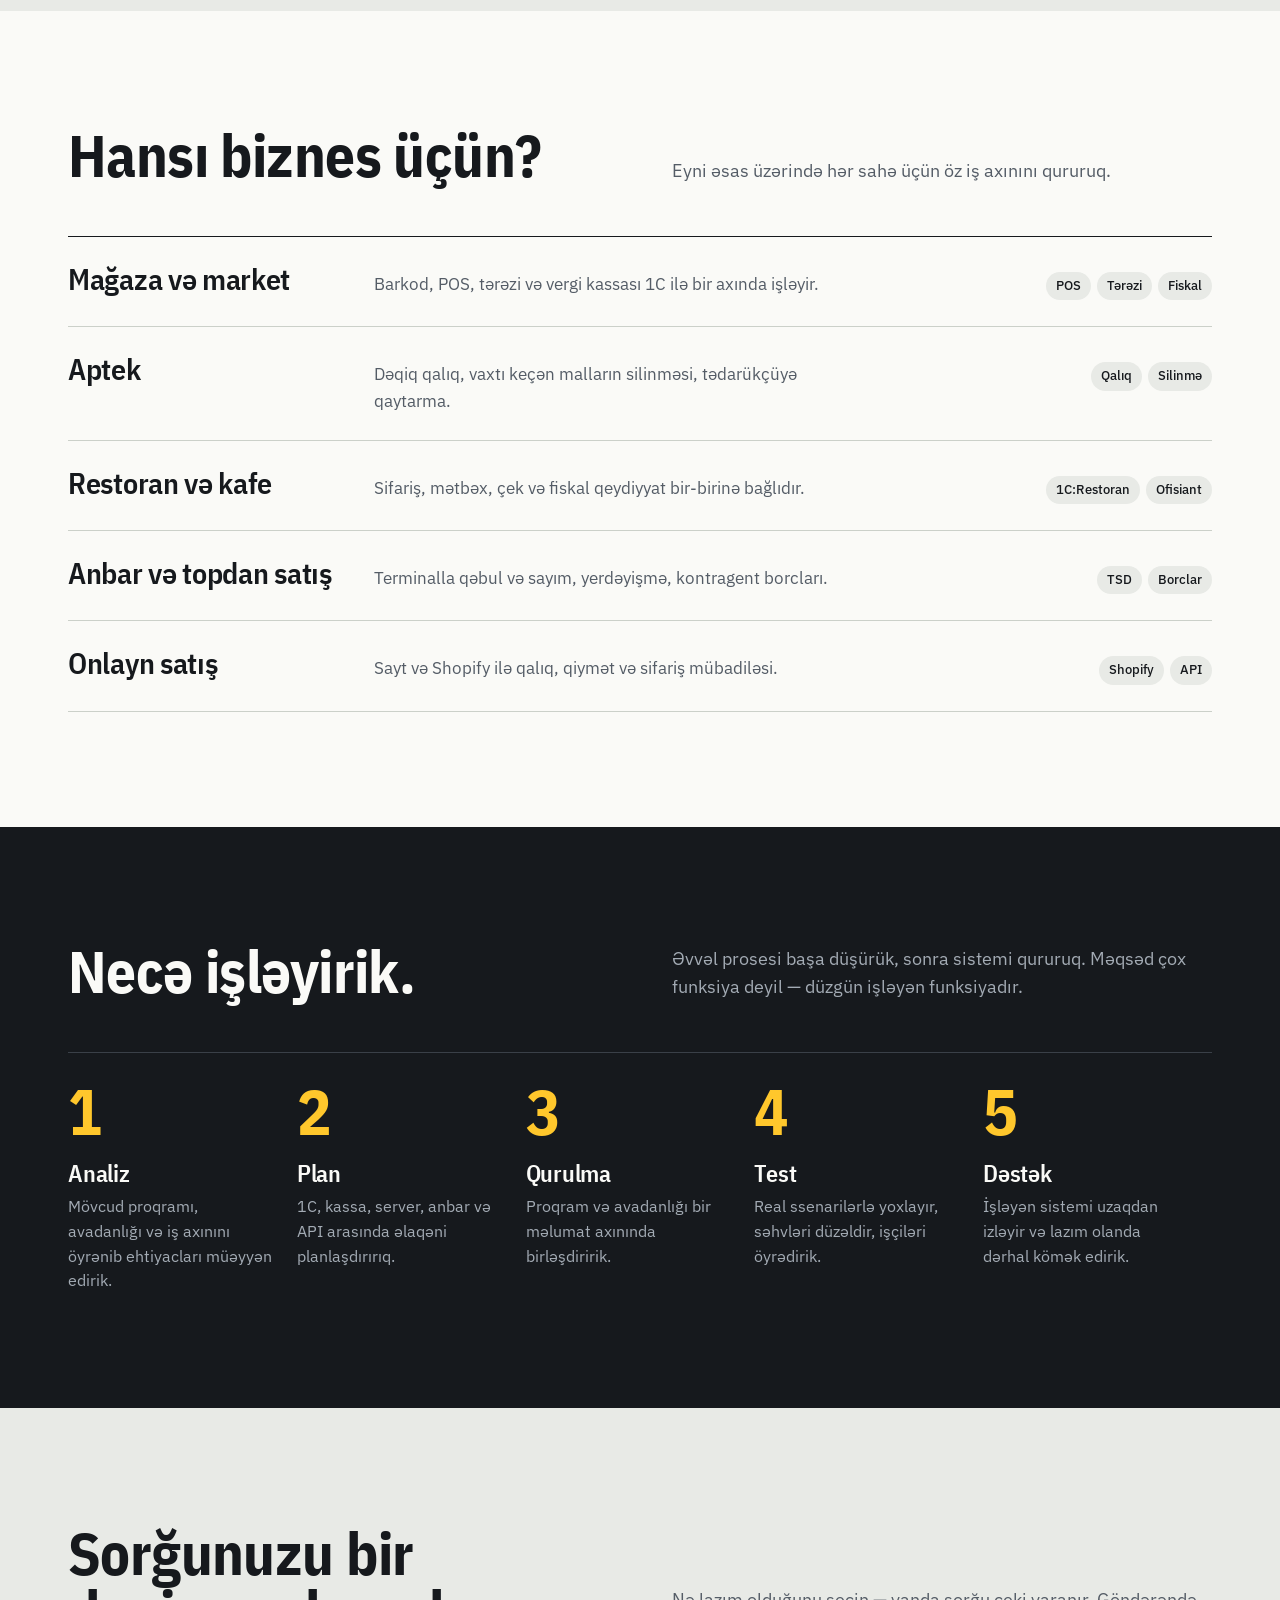
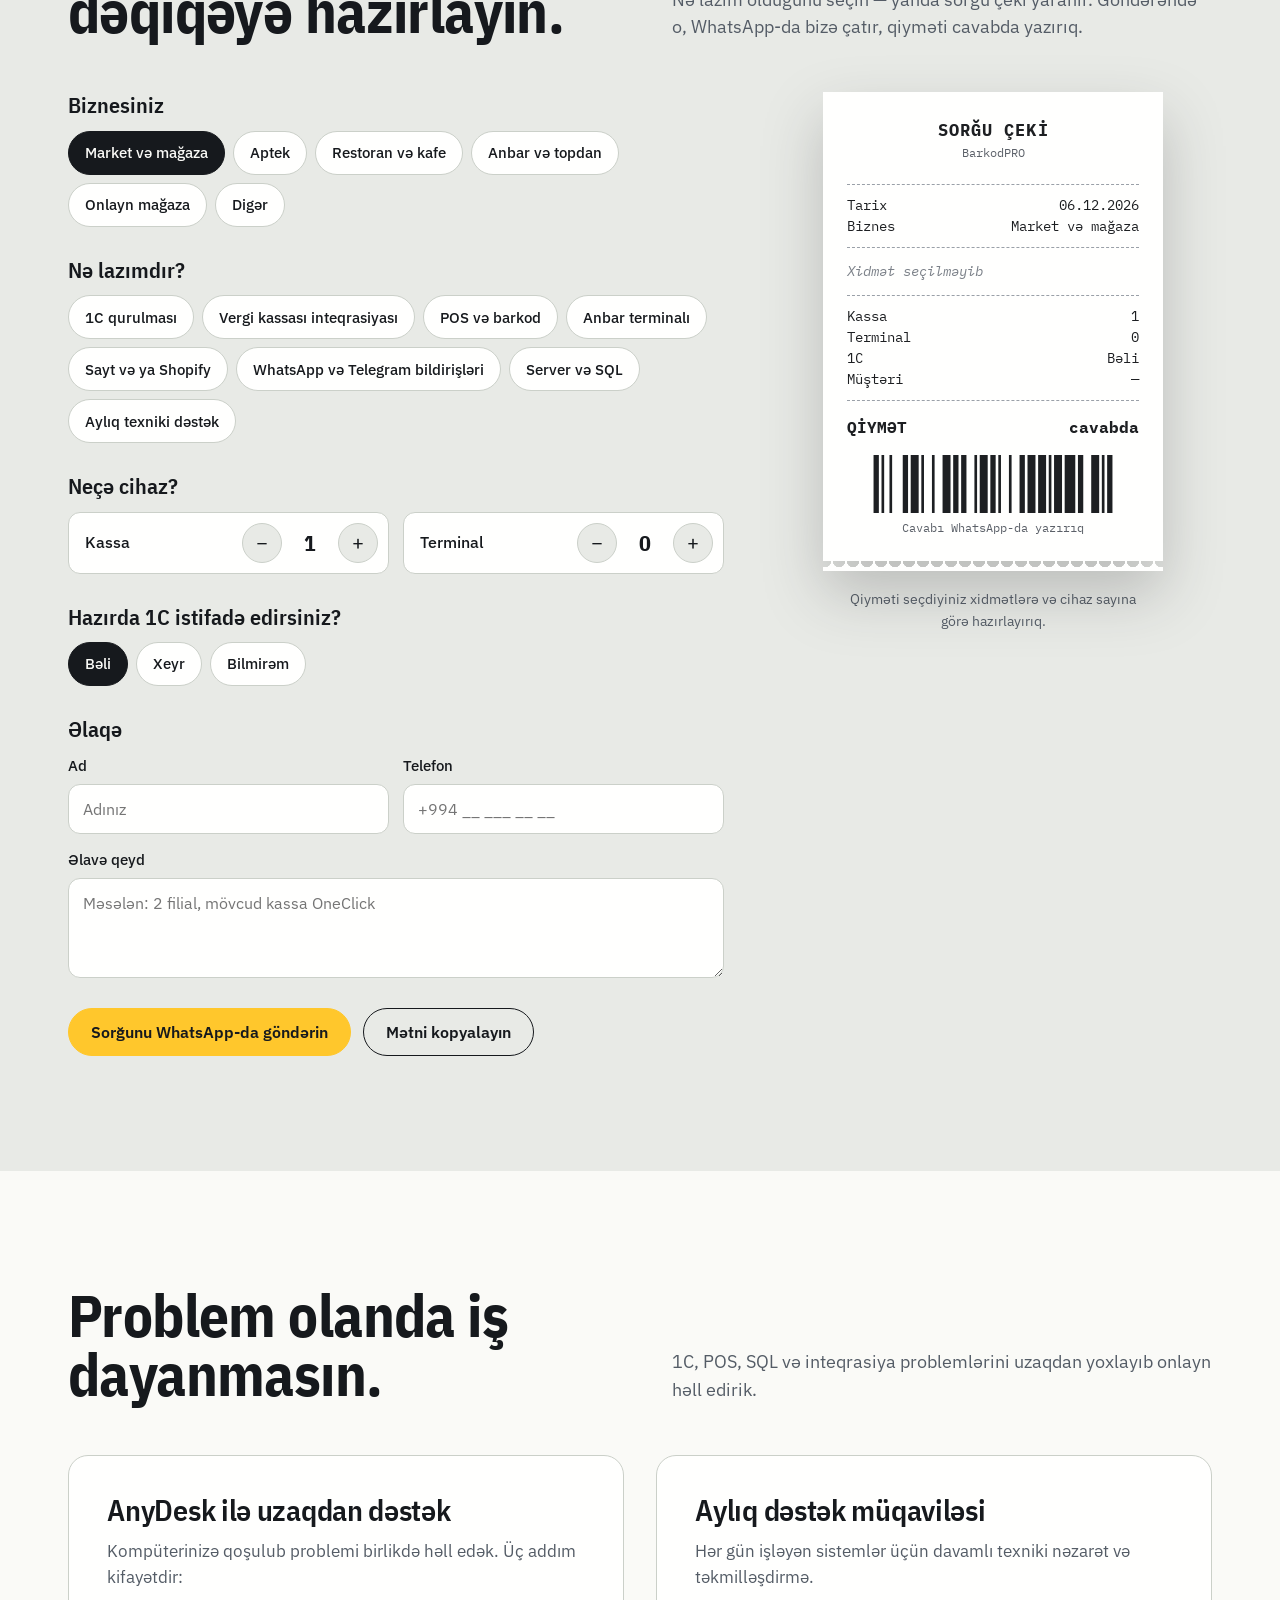
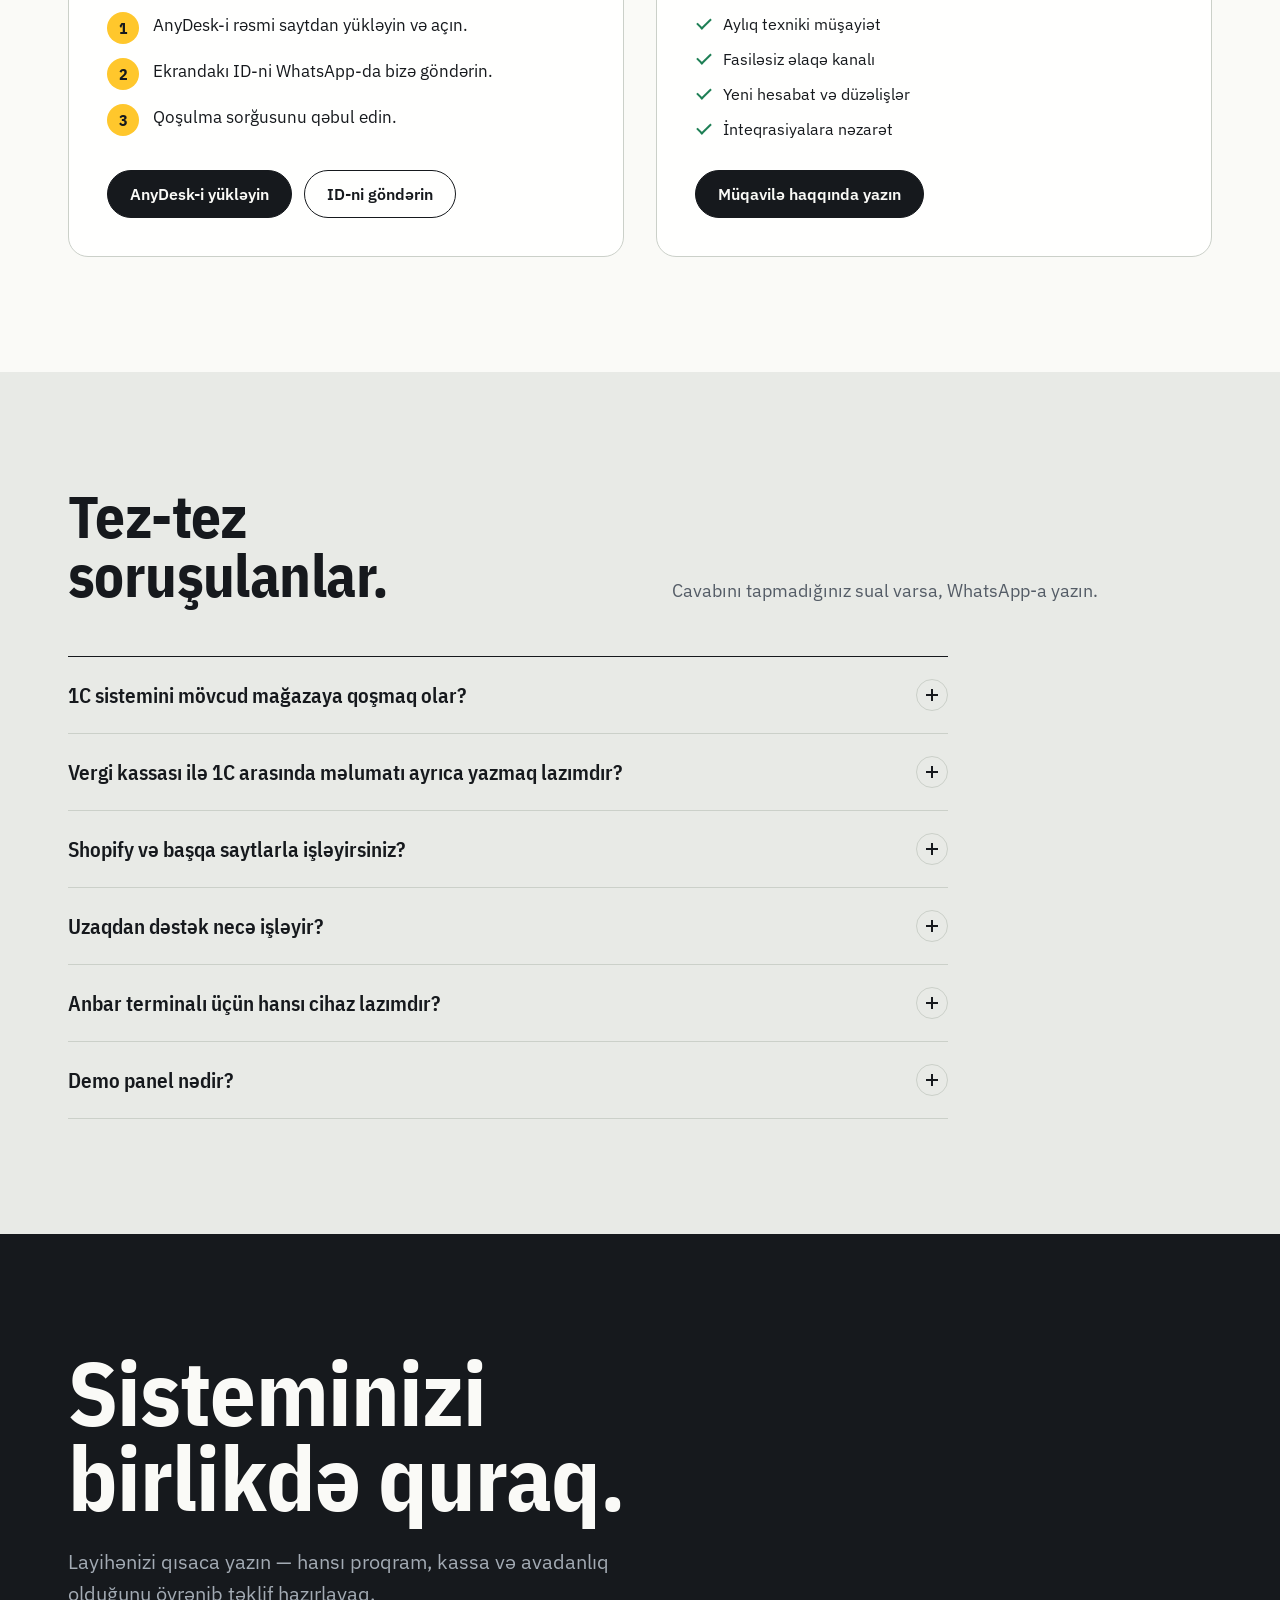
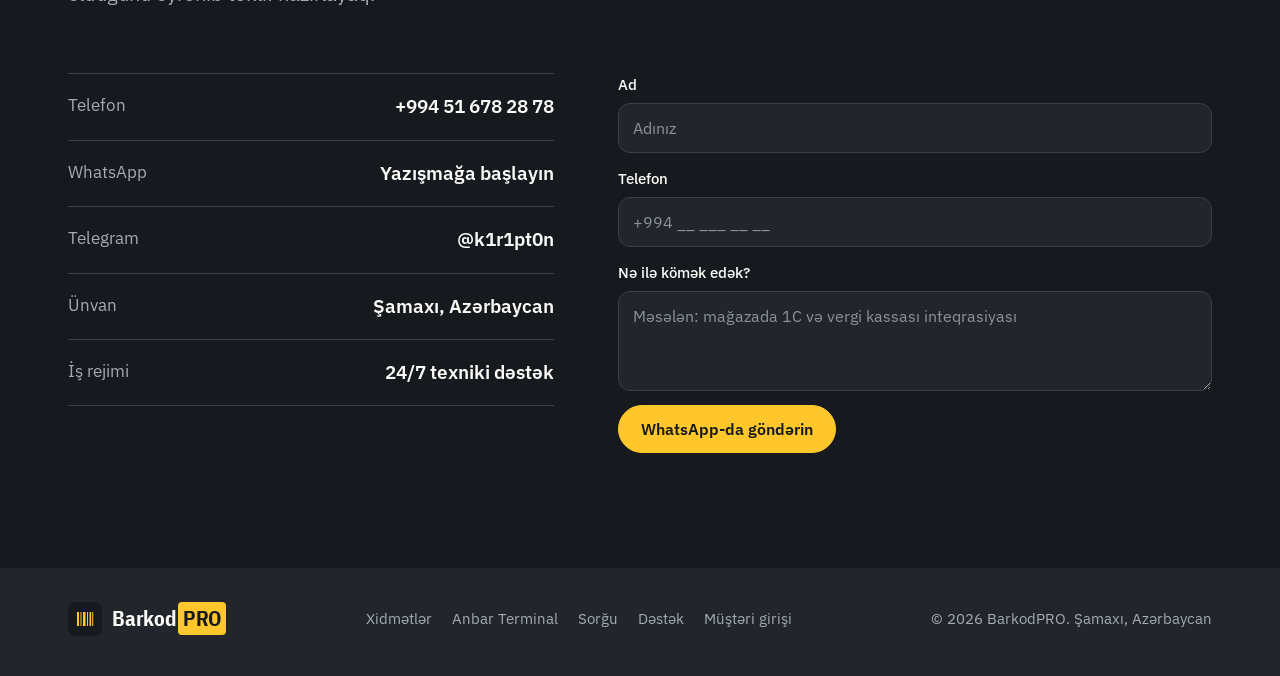
==== commit 0456be59: "Revert "Sayt yeniləməsi: Mobil İzləmə, 1C inteqrasiya, yeni alətlər"" ====
--- a/index.html
+++ b/index.html
@@ -1,992 +1,260 @@
-<!DOCTYPE html>
-<html lang="az">
+<!doctype html>
+<html lang="az" data-page="home">
 <head>
 <meta charset="utf-8">
 <meta name="viewport" content="width=device-width,initial-scale=1">
-<title>BarkodPRO — 1C proqramçı: kassa, e-kassa, anbar terminalı və Mobil İzləmə</title>
-<meta name="description" content="BarkodPRO — 1C əsasında kassa, e-kassa inteqrasiyası, anbar terminalı, mobil hesabatlar və texniki müşayiət. Market, restoran, aptek və anbarlar üçün.">
+<title>BarkodPRO — 1C, vergi kassası, POS və anbar sistemləri</title>
+<meta name="description" content="1C:Enterprise, vergi kassası, POS, barkod, anbar terminalı və API inteqrasiyaları. Mağaza, aptek, restoran və anbarlar üçün. 24/7 texniki dəstək.">
 <meta name="robots" content="index,follow">
+<meta name="theme-color" content="#E8EAE6">
 <meta property="og:type" content="website">
-<meta property="og:title" content="BarkodPRO — barkoddan fiskal çekə qədər, hər şey 1C-də">
-<meta property="og:image" content="https://xeyalshixi.github.io/barkodpro/assets/img/og-cover.png">
-<meta property="og:site_name" content="BarkodPRO">
+<meta property="og:title" content="BarkodPRO — 1C, vergi kassası, POS və anbar sistemləri">
+<meta property="og:description" content="1C:Enterprise, vergi kassası, POS, barkod, anbar terminalı və API inteqrasiyaları. Mağaza, aptek, restoran və anbarlar üçün. 24/7 texniki dəstək.">
+<meta property="og:image" content="assets/img/og-cover.png">
 <meta property="og:locale" content="az_AZ">
-<meta property="og:description" content="Kassa, e-kassa, anbar terminalı, Mobil İzləmə, 1C düzəlişləri və inteqrasiyalar.">
-<meta name="theme-color" content="#111214">
-<link rel="icon" type="image/svg+xml" href="data:image/svg+xml,%3Csvg%20xmlns%3D%22http%3A//www.w3.org/2000/svg%22%20viewBox%3D%220%200%2064%2064%22%3E%3Crect%20width%3D%2264%22%20height%3D%2264%22%20rx%3D%2214%22%20fill%3D%22%23111214%22/%3E%3Cg%20fill%3D%22%23fff%22%3E%3Crect%20x%3D%2212%22%20y%3D%2214%22%20width%3D%226%22%20height%3D%2236%22/%3E%3Crect%20x%3D%2222%22%20y%3D%2214%22%20width%3D%223%22%20height%3D%2236%22/%3E%3Crect%20x%3D%2229%22%20y%3D%2214%22%20width%3D%227%22%20height%3D%2236%22/%3E%3Crect%20x%3D%2240%22%20y%3D%2214%22%20width%3D%223%22%20height%3D%2236%22/%3E%3Crect%20x%3D%2247%22%20y%3D%2214%22%20width%3D%225%22%20height%3D%2236%22/%3E%3C/g%3E%3Crect%20x%3D%226%22%20y%3D%2230%22%20width%3D%2252%22%20height%3D%224%22%20rx%3D%222%22%20fill%3D%22%23e6261f%22/%3E%3C/svg%3E">
-<link rel="canonical" href="https://xeyalshixi.github.io/barkodpro/">
-<meta property="og:url" content="https://xeyalshixi.github.io/barkodpro/">
-<link rel="alternate" type="text/markdown" href="https://xeyalshixi.github.io/barkodpro/index.md" title="Markdown">
-<link rel="alternate" type="text/plain" href="https://xeyalshixi.github.io/barkodpro/llms.txt" title="llms.txt">
-<link rel="sitemap" type="application/xml" href="https://xeyalshixi.github.io/barkodpro/sitemap.xml">
-<meta name="keywords" content="1C, 1C proqramçı, e-kassa inteqrasiyası, POS kassa, anbar terminalı, barkod, Mobil İzləmə, 1C düzəliş, 1C inteqrasiya, Azərbaycan">
-<script type="application/ld+json">{"@context": "https://schema.org", "@graph": [{"@type": ["Organization", "LocalBusiness"], "@id": "https://xeyalshixi.github.io/barkodpro/#org", "name": "BarkodPRO", "url": "https://xeyalshixi.github.io/barkodpro/", "logo": "https://xeyalshixi.github.io/barkodpro/assets/img/favicon.svg", "image": "https://xeyalshixi.github.io/barkodpro/assets/img/og-cover.png", "description": "1C:Enterprise əsasında kassa, e-kassa (fiskal cihaz) inteqrasiyası, anbar terminalı, Mobil İzləmə rəhbər tətbiqi, 1C düzəlişləri, inteqrasiyalar və aylıq texniki müşayiət. Market, restoran, aptek və anbarlar üçün.", "telephone": "+994516782878", "address": {"@type": "PostalAddress", "addressLocality": "Şamaxı", "addressCountry": "AZ"}, "areaServed": {"@type": "Country", "name": "Azerbaijan"}, "contactPoint": [{"@type": "ContactPoint", "telephone": "+994516782878", "contactType": "customer support", "availableLanguage": ["az", "ru"], "hoursAvailable": {"@type": "OpeningHoursSpecification", "dayOfWeek": ["Monday", "Tuesday", "Wednesday", "Thursday", "Friday", "Saturday", "Sunday"], "opens": "00:00", "closes": "23:59"}}, {"@type": "ContactPoint", "telephone": "+994516782878", "contactType": "sales", "availableLanguage": ["az", "ru"]}], "openingHours": "Mo-Su 00:00-24:00", "priceRange": "₼₼", "sameAs": ["https://t.me/k1r1pt0n", "https://wa.me/994516782878", "https://github.com/xeyalshixi/barkodpro"], "knowsAbout": ["1C:Enterprise", "1C proqramlaşdırma", "e-kassa inteqrasiyası", "POS kassa sistemi", "anbar terminalı", "barkod sistemləri", "1C HTTP servis", "Mobil İzləmə BarkodPRO"], "makesOffer": [{"@type": "Offer", "itemOffered": {"@type": "Service", "name": "1C quraşdırılması və düzəlişlər", "serviceType": "1C quraşdırılması və düzəlişlər"}}, {"@type": "Offer", "itemOffered": {"@type": "Service", "name": "E-kassa inteqrasiyası", "serviceType": "E-kassa inteqrasiyası"}}, {"@type": "Offer", "itemOffered": {"@type": "Service", "name": "POS kassa sistemi", "serviceType": "POS kassa sistemi"}}, {"@type": "Offer", "itemOffered": {"@type": "Service", "name": "Anbar terminalı", "serviceType": "Anbar terminalı"}}, {"@type": "Offer", "itemOffered": {"@type": "Service", "name": "Mobil İzləmə BarkodPRO", "serviceType": "Mobil İzləmə BarkodPRO"}}, {"@type": "Offer", "itemOffered": {"@type": "Service", "name": "1C inteqrasiyaları (HTTP servis, bank, onlayn mağaza, Telegram)", "serviceType": "1C inteqrasiyaları (HTTP servis, bank, onlayn mağaza, Telegram)"}}, {"@type": "Offer", "itemOffered": {"@type": "Service", "name": "Aylıq 1C müşayiəti", "serviceType": "Aylıq 1C müşayiəti"}}]}, {"@type": "WebSite", "@id": "https://xeyalshixi.github.io/barkodpro/#web", "url": "https://xeyalshixi.github.io/barkodpro/", "name": "BarkodPRO", "inLanguage": "az", "publisher": {"@id": "https://xeyalshixi.github.io/barkodpro/#org"}}]}</script>
+<link rel="icon" href="assets/img/favicon.svg" type="image/svg+xml">
 <link rel="preconnect" href="https://fonts.googleapis.com">
 <link rel="preconnect" href="https://fonts.gstatic.com" crossorigin>
-<link href="https://fonts.googleapis.com/css2?family=Figtree:wght@400;500;600;800&family=IBM+Plex+Mono:wght@400;600&display=swap" rel="stylesheet">
-<style>
-/* VOICE: confident shop-floor engineer — direct, practical, Azerbaijani
-   IDEA: the 1C query console — the place where a business's numbers actually live
-   PICTURE: a live console in a dark hero, typing a query and returning fresh rows each visit
-   COLOUR and TYPE: night hero #0f1012 with red laser glow, white body, accent red #e6261f, yellow #ffcc00; Figtree + Plex Mono in the console
-   LAYOUT: full-width bands; hero split on wide, stacked on phones; barcode stripes as section dividers */
-:root{color-scheme:light;--red:#e6261f;--yel:#ffcc00;--bg:#ffffff;--bg2:#f4f4f1;--ink:#111214;--mute:#55585e;--line:#e2e2dd;--paper:#fffdf6;--card:#fff;--hdr:rgba(255,255,255,.92);--hbg:#ffffff;--hink:#111214;--hmute:#55585e;--hline:#e2e2dd;--hcard:#ffffff;--sbg:#ffffff;--obg:#f7f7f4;--stp:#111214;--ok:#0a7d3c;--wn:#a15c00;--er:#c4241c;--glow:.12}
-@media(prefers-color-scheme:dark){:root:not([data-theme=light]){color-scheme:dark;--bg:#0f1012;--bg2:#17181b;--ink:#f1f1ee;--mute:#a6a9ae;--line:#2a2c30;--paper:#f3f1e8;--card:#1b1c20;--hdr:rgba(15,16,18,.92);--hbg:#0f1012;--hink:#f1f1ee;--hmute:#a6a9ae;--hline:#2a2c30;--hcard:#1b1c20;--sbg:#111214;--obg:#111214;--stp:#ffffff;--ok:#6fd39a;--wn:#ffcc00;--er:#ff6b5e;--glow:.22}}
-:root[data-theme=dark]{color-scheme:dark;--bg:#0f1012;--bg2:#17181b;--ink:#f1f1ee;--mute:#a6a9ae;--line:#2a2c30;--paper:#f3f1e8;--card:#1b1c20;--hdr:rgba(15,16,18,.92);--hbg:#0f1012;--hink:#f1f1ee;--hmute:#a6a9ae;--hline:#2a2c30;--hcard:#1b1c20;--sbg:#111214;--obg:#111214;--stp:#ffffff;--ok:#6fd39a;--wn:#ffcc00;--er:#ff6b5e;--glow:.22}
-*{box-sizing:border-box;min-width:0}
-html{scroll-behavior:smooth;scroll-padding-top:72px}
-body{margin:0;background:var(--bg);color:var(--ink);font:16px/1.55 Figtree,system-ui,sans-serif;overflow-x:clip}
-a{color:inherit}
-h1,h2,h3{font-weight:800;line-height:1.05;text-wrap:balance;margin:0}
-h2{font-size:clamp(30px,4vw,44px)}h3{font-size:19px;line-height:1.25}
-p{margin:0}
-.wrap{max-width:1240px;margin:0 auto}
-.band{padding:clamp(44px,6vw,88px) max(5vw,16px)}
-.alt{background:var(--bg2)}
-.dark{background:var(--sbg);color:var(--hink);--ink:var(--hink);--bg:var(--sbg);--mute:var(--hmute);--line:var(--hline);--card:var(--hcard);border-top:1px solid var(--hline)}
-.lead{color:var(--mute);font-size:17px;max-width:62ch;margin-top:14px}
-.head{display:flex;flex-wrap:wrap;justify-content:space-between;align-items:end;gap:16px;margin-bottom:36px}
-.btn{display:inline-flex;align-items:center;justify-content:center;gap:8px;min-height:48px;padding:0 22px;border-radius:10px;font:600 16px Figtree,sans-serif;text-decoration:none;border:2px solid var(--ink);background:var(--ink);color:var(--bg);cursor:pointer}
-.btn.o{background:transparent;color:var(--ink)}
-.btn.r{background:var(--red);border-color:var(--red);color:#fff}
-.btn:focus-visible,a:focus-visible,input:focus-visible,select:focus-visible,textarea:focus-visible,summary:focus-visible{outline:3px solid var(--red);outline-offset:2px}
-.stripes{height:14px;background:repeating-linear-gradient(90deg,var(--ink) 0 2px,transparent 2px 5px,var(--ink) 5px 9px,transparent 9px 11px,var(--ink) 11px 12px,transparent 12px 16px);opacity:.9}
-/* header */
-header{position:sticky;top:0;z-index:20;background:var(--hdr);backdrop-filter:blur(10px);border-bottom:1px solid var(--line)}
-.nav{display:flex;align-items:center;gap:20px;padding:10px max(5vw,16px);max-width:1340px;margin:0 auto}
-.logo{display:flex;align-items:center;gap:10px;font-weight:800;font-size:21px;text-decoration:none}
-.logo b{color:var(--red)}
-.menu{display:flex;gap:20px;margin-left:auto;flex-wrap:nowrap;white-space:nowrap}
-.menu a{text-decoration:none;font-weight:500;color:var(--mute)}.menu a:hover{color:var(--ink)}
-.nav .btn{min-height:42px;padding:0 16px;font-size:15px}
-.theme{flex:none;width:44px;height:44px;border-radius:50%;border:1.5px solid var(--line);background:var(--card);color:var(--ink);display:grid;place-items:center;cursor:pointer;transition:transform .3s}
-.theme:hover{transform:rotate(20deg)}.theme:focus-visible{outline:3px solid var(--red);outline-offset:2px}
-.theme svg{width:22px;height:22px;fill:none;stroke:currentColor;stroke-width:1.9;stroke-linecap:round;stroke-linejoin:round;grid-area:1/1}
-.theme .sun,html.is-dark .theme .moon{display:none}html.is-dark .theme .sun{display:block}
-.burger{display:none;flex:none;width:44px;height:44px;border-radius:10px;border:1.5px solid var(--line);background:var(--card);color:var(--ink);place-items:center;cursor:pointer}
-.burger svg{width:22px;height:22px;fill:none;stroke:currentColor;stroke-width:2;stroke-linecap:round}
-.drawer{display:grid;padding:6px max(5vw,16px) 16px;border-top:1px solid var(--line)}
-.drawer[hidden]{display:none}
-.drawer a{text-decoration:none;font-weight:600;font-size:17px;padding:12px 0;border-bottom:1px solid var(--line)}
-.card .more{margin-top:auto;font-weight:600;color:var(--red);text-decoration:none}
-@media(max-width:1240px){.menu{display:none}.burger{display:grid;margin-left:auto}}
-@media(min-width:1241px){.drawer{display:none!important}}
-.nav .tel{white-space:nowrap}
-.tel .ph{display:none;width:20px;height:20px;fill:none;stroke:#fff;stroke-width:2;stroke-linejoin:round}
-@media(max-width:600px){.nav{gap:8px}.nav .tel .tl{display:none}.logo{font-size:19px}}
-@media(max-width:460px){.nav .tel{width:44px;padding:0}.nav .tel .num{display:none}.tel .ph{display:block}}
-/* hero */
-.hero-band{position:relative;overflow:hidden;background:var(--hbg);color:var(--hink);--ink:var(--hink);--bg:var(--hbg);--mute:var(--hmute);--line:var(--hline);--card:var(--hcard);padding-top:clamp(48px,7vw,96px);padding-bottom:clamp(48px,7vw,96px)}
-.hero-band::before{content:"";position:absolute;inset:0;background:radial-gradient(60% 70% at 85% 30%,rgba(230,38,31,var(--glow)),transparent 70%),radial-gradient(40% 50% at 10% 100%,rgba(255,204,0,.08),transparent 70%);pointer-events:none}
-.hero-band::after{content:"";position:absolute;left:0;right:0;bottom:0;height:70px;background:repeating-linear-gradient(90deg,var(--stp) 0 2px,transparent 2px 6px,var(--stp) 6px 10px,transparent 10px 13px,var(--stp) 13px 14px,transparent 14px 19px);opacity:.04;pointer-events:none}
-.hero{position:relative;z-index:1;display:grid;grid-template-columns:minmax(0,.9fr) minmax(0,1.1fr);gap:clamp(28px,4.5vw,64px);align-items:center}
-.kick{display:inline-block;font-size:14px;font-weight:600;color:var(--hink);border:1px solid var(--hline);border-radius:999px;padding:6px 14px;margin-bottom:20px;background:var(--hcard)}
-.hero h1{font-size:clamp(36px,5vw,58px)}
-.hero h1 em{font-style:normal;background:linear-gradient(transparent 86%,var(--red) 86% 96%,transparent 96%)}
-.hero .lead{font-size:17.5px}
-.cta{display:flex;flex-wrap:wrap;gap:12px;margin-top:28px}
-@keyframes in{to{opacity:1}}
-.facts{display:grid;grid-template-columns:repeat(3,minmax(0,1fr));gap:12px;margin-top:34px;border-top:1px solid var(--line);padding-top:20px}
-.facts b{display:block;font-size:18px}.facts span{color:var(--mute);font-size:14px}
-.hero .console{position:relative;box-shadow:0 40px 80px -30px rgba(0,0,0,.8),0 0 0 1px rgba(255,255,255,.04)}
-.laser{position:absolute;left:0;right:0;top:0;height:2px;background:var(--red);box-shadow:0 0 12px 3px rgba(230,38,31,.6);opacity:.55;animation:sweep 5s ease-in-out infinite;pointer-events:none}
-@keyframes sweep{0%,100%{transform:translateY(90px)}50%{transform:translateY(520px)}}
-@media(max-width:960px){.hero{grid-template-columns:1fr}}
-@media(max-width:480px){.facts{grid-template-columns:1fr}}
-/* query console */
-.console{background:#14161a;color:#e8e8e4;border-radius:16px;border:1px solid #2a2c30;box-shadow:0 30px 60px -30px rgba(0,0,0,.55);overflow:hidden}
-.qbar{display:flex;align-items:center;gap:7px;padding:12px 16px;background:#1d2024;border-bottom:1px solid #2a2c30;font-size:14px;color:#a6a9ae}
-.qbar i{width:11px;height:11px;border-radius:50%;background:#3a3d44}.qbar i:first-child{background:var(--red)}.qbar i:nth-child(2){background:var(--yel)}
-.qbar span{margin-left:8px;white-space:nowrap;overflow:hidden;text-overflow:ellipsis}
-.qbtn{margin-left:auto;width:32px;height:32px;border-radius:8px;border:1px solid #3a3d44;background:transparent;color:#e8e8e4;font-size:17px;cursor:pointer}.qbtn:hover{border-color:var(--red)}
-.qtabs{display:flex;gap:6px;padding:10px 14px;border-bottom:1px solid #2a2c30;overflow-x:auto;scrollbar-width:none}
-.qtabs button{flex:none;min-height:34px;padding:0 12px;border-radius:8px;border:1px solid transparent;background:transparent;color:#a6a9ae;font:500 14px Figtree,sans-serif;cursor:pointer}
-.qtabs button:hover{color:#fff}.qtabs button[aria-selected=true]{background:#2a2d33;color:#fff;border-color:#3a3d44}
-.qtabs button:focus-visible,.qbtn:focus-visible{outline:2px solid var(--red);outline-offset:1px}
-.qcode{margin:0;padding:16px 18px;font:13.5px/1.6 "IBM Plex Mono",monospace;color:#d6d6d0;border-bottom:1px solid #2a2c30;min-height:230px;white-space:pre;overflow-x:auto}
-.qcode .k{color:#ff6b5e;font-weight:600}.qcode .p{color:var(--yel)}.qcode .c{color:#7d828a}.qcode .s{color:#8fd3a5}
-.qres{padding:6px 10px 4px;min-height:150px}
-.qres table{width:100%;border-collapse:collapse;font-size:14.5px}
-.qres th{text-align:left;color:#a6a9ae;font-weight:500;padding:8px;border-bottom:1px solid #2a2c30;white-space:nowrap}
-.qres td{padding:9px 8px;border-bottom:1px solid #22252a;white-space:nowrap}
-.qres .n{text-align:right;font-variant-numeric:tabular-nums}
-.qres tr.row{opacity:0;animation:in .3s forwards}
-.qres .bad{color:#ff6b5e;font-weight:600}.qres .good{color:#6fd39a}
-.pill{display:inline-block;font-size:12.5px;font-weight:600;padding:2px 9px;border-radius:999px;background:rgba(111,211,154,.15);color:#6fd39a}
-.pill.w{background:rgba(255,204,0,.15);color:var(--yel)}.pill.e{background:rgba(255,107,94,.15);color:#ff6b5e}
-.qfoot{display:flex;justify-content:space-between;align-items:center;gap:10px;padding:10px 18px 14px;font-size:13.5px;color:#a6a9ae}
-.cursor::after{content:"▍";color:var(--red);animation:blink 1s steps(1) infinite}
-@keyframes blink{50%{opacity:0}}
-@media(max-width:520px){.qcode{font-size:12px;padding:14px;overflow-x:auto}.qres table{font-size:13px}}
-/* tools */
-.ttabs{display:flex;gap:8px;overflow-x:auto;padding-bottom:6px;margin-bottom:22px;scrollbar-width:thin}
-.ttabs button{flex:none;min-height:44px;padding:0 18px;border-radius:999px;border:1.5px solid var(--line);background:var(--card);color:var(--ink);font:600 15px Figtree,sans-serif;cursor:pointer}
-.ttabs button[aria-selected=true]{background:var(--ink);color:var(--bg);border-color:var(--ink)}
-.ttabs button:focus-visible{outline:3px solid var(--red);outline-offset:2px}
-.tpanel[hidden]{display:none}
-.hint{color:var(--mute);font-size:14px}
-.seg{display:flex;flex-wrap:wrap;gap:8px}
-.seg label{display:flex;align-items:center;gap:8px;margin:0;min-height:44px;padding:0 14px;border:1.5px solid var(--line);border-radius:10px;background:var(--card);font-weight:500;cursor:pointer}
-.seg input{width:18px;height:18px;min-height:0;accent-color:var(--red)}
-.seg label.on{border-color:var(--red)}
-.out .btn.o{color:var(--hink);border-color:var(--hink)}
-.out .sub{color:var(--hmute);font-size:13.5px;margin-top:8px}
-.out .row.tot{border-bottom:0;color:var(--hink);font-weight:600}
-.out.light .bbox{background:#fff;border-radius:10px;padding:14px;display:grid;place-items:center;min-height:170px}
-.bbox svg{width:100%;max-width:320px;height:auto}
-.cash{display:grid;grid-template-columns:repeat(auto-fill,minmax(min(100%,150px),1fr));gap:10px}
-.cash label{display:flex;align-items:center;gap:8px;margin:0;font-weight:600;border:1.5px solid var(--line);border-radius:10px;padding:6px 6px 6px 12px;background:var(--card)}
-.cash label span{flex:none;min-width:58px;white-space:nowrap}
-.cash input{min-height:40px;padding:6px 10px;text-align:right;border:0;background:var(--bg2)}
-.cash .coin span{color:var(--mute)}
-/* sectors */
-.sectors{display:flex;flex-wrap:wrap;gap:10px;margin-top:22px}
-.sectors span{border:1.5px solid var(--line);border-radius:999px;padding:8px 16px;font-weight:600}
-/* cards */
-.grid{display:grid;grid-template-columns:repeat(auto-fill,minmax(min(100%,270px),1fr));gap:16px}
-.card{background:var(--card);border:1px solid var(--line);border-radius:16px;padding:22px;display:flex;flex-direction:column;gap:10px}
-.card p{color:var(--mute);font-size:15.5px}
-.card .tag{align-self:flex-start;font-size:13px;font-weight:600;border-radius:6px;padding:3px 8px;background:var(--yel);color:#111}
-.ico{width:44px;height:44px;border-radius:12px;background:var(--ink);display:grid;place-items:center}
-.ico svg{width:24px;height:24px;stroke:var(--bg);fill:none;stroke-width:1.8;stroke-linecap:round;stroke-linejoin:round}
-.card ul{margin:0;padding-left:18px;color:var(--mute);font-size:15px}
-/* tiers */
-.tiers{display:grid;grid-template-columns:repeat(3,minmax(0,1fr));gap:16px;align-items:stretch}
-.tier{border:1px solid var(--line);border-radius:18px;padding:26px;background:var(--card);display:flex;flex-direction:column;gap:14px;position:relative}
-.tier.hot{border:2px solid var(--red)}
-.tier.hot::before{content:"Ən çox seçilən";position:absolute;top:-13px;left:22px;background:var(--red);color:#fff;font-size:13px;font-weight:600;padding:3px 10px;border-radius:999px}
-.tier .p{font-size:40px;font-weight:800;white-space:nowrap}.tier .p small{font-size:16px;font-weight:500;color:var(--mute)}
-.tier ul{list-style:none;margin:0;padding:0;display:grid;gap:8px;font-size:15.5px}
-.tier li{padding-left:24px;position:relative}.tier li::before{content:"";position:absolute;left:2px;top:7px;width:12px;height:7px;border-left:2.5px solid var(--red);border-bottom:2.5px solid var(--red);transform:rotate(-45deg)}
-.tier .btn{margin-top:auto}
-.note{color:var(--mute);font-size:14px;margin-top:18px}
-@media(max-width:860px){.tiers{grid-template-columns:1fr}}
-/* calculator */
-.calc{display:grid;grid-template-columns:minmax(0,1fr) minmax(0,.8fr);gap:24px;align-items:start}
-.form{display:grid;gap:18px}
-label{font-weight:600;display:block;margin-bottom:6px}
-input,select,textarea{width:100%;font:16px Figtree,sans-serif;min-height:48px;padding:10px 14px;border-radius:10px;border:1.5px solid var(--line);background:var(--card);color:var(--ink)}
-textarea{min-height:110px;resize:vertical}
-input[type=range]{padding:0;border:0;background:none;accent-color:var(--red)}
-.chips{display:flex;flex-wrap:wrap;gap:8px}
-.chip{display:flex;align-items:center;gap:8px;min-height:44px;padding:0 14px;border:1.5px solid var(--line);border-radius:10px;cursor:pointer;font-weight:500;background:var(--card)}
-.chip input{width:18px;height:18px;min-height:0;accent-color:var(--red)}
-.chip.on{border-color:var(--red)}
-.out{position:sticky;top:90px;background:var(--obg);color:var(--hink);border:1px solid var(--hline);border-radius:18px;padding:26px;display:grid;gap:10px}
-.out .big{font-size:clamp(40px,6vw,56px);font-weight:800;white-space:nowrap}
-.out .big small{font-size:18px;font-weight:500;color:var(--hmute)}
-.out .row{display:flex;justify-content:space-between;gap:12px;border-bottom:1px dashed var(--hline);padding:6px 0;color:var(--hmute)}
-.out .row b{color:var(--hink);white-space:nowrap}
-@media(max-width:860px){.calc{grid-template-columns:1fr}.out{position:static}}
-/* steps */
-.steps{display:grid;grid-template-columns:repeat(5,minmax(0,1fr));gap:18px;position:relative}
-.step{position:relative;padding-top:34px}
-.step::before{content:"";position:absolute;top:8px;left:0;width:18px;height:18px;border-radius:50%;background:var(--red);box-shadow:0 0 0 5px rgba(230,38,31,.25)}
-.step::after{content:"";position:absolute;top:16px;left:26px;right:-14px;height:2px;background:var(--line)}
-.step:last-child::after{display:none}
-.step p{color:var(--mute);font-size:15px;margin-top:6px}
-@media(max-width:860px){.steps{grid-template-columns:1fr}.step{padding:0 0 0 38px}.step::before{top:2px}.step::after{left:8px;top:26px;bottom:-16px;right:auto;width:2px;height:auto}}
-/* faq */
-.faq{display:grid;gap:10px;max-width:880px}
-details{border:1px solid var(--line);border-radius:14px;background:var(--card)}
-summary{cursor:pointer;padding:18px 20px;font-weight:600;font-size:17px;list-style:none;display:flex;justify-content:space-between;gap:12px}
-summary::after{content:"+";font-size:24px;line-height:1;color:var(--red)}
-details[open] summary::after{content:"–"}
-details p{padding:0 20px 18px;color:var(--mute)}
-/* contact */
-.contact{display:grid;grid-template-columns:minmax(0,.9fr) minmax(0,1.1fr);gap:clamp(24px,5vw,60px)}
-.ways{display:grid;gap:12px;margin-top:26px}
-.way{display:flex;gap:14px;align-items:center;padding:16px;border:1px solid var(--line);border-radius:14px;text-decoration:none}
-.way .ico{background:var(--red)}.way .ico svg{stroke:#fff}
-.way span{color:var(--mute);font-size:14px;display:block}
-.two{display:grid;grid-template-columns:1fr 1fr;gap:14px}
-.ok-msg{display:none;padding:14px 16px;border-radius:10px;background:rgba(10,125,60,.15);font-weight:500}
-.chk{display:flex;gap:10px;align-items:flex-start;font-weight:400;color:var(--mute);font-size:14.5px}
-.chk input{width:20px;height:20px;min-height:0;margin-top:2px;accent-color:var(--red);flex:none}
-@media(max-width:860px){.contact{grid-template-columns:1fr}}
-@media(max-width:520px){.two{grid-template-columns:1fr}}
-/* footer */
-footer{padding:48px max(5vw,16px) 28px}
-.foot{display:grid;grid-template-columns:1.4fr 1fr 1fr;gap:28px}
-.foot a{display:block;text-decoration:none;color:var(--hmute);padding:4px 0}.foot a:hover{color:var(--hink)}
-.foot h3{font-size:16px;margin-bottom:8px}
-.legal{border-top:1px solid var(--hline);margin-top:32px;padding-top:18px;color:var(--hmute);font-size:13.5px;display:flex;flex-wrap:wrap;justify-content:space-between;gap:10px}
-@media(max-width:760px){.foot{grid-template-columns:1fr}}
-.wa{position:fixed;right:18px;bottom:18px;z-index:30;width:56px;height:56px;border-radius:50%;background:#25d366;display:grid;place-items:center;box-shadow:0 10px 24px rgba(0,0,0,.3)}
-.wa svg{width:30px;height:30px;fill:#fff}
-/* mobil izləmə tanıtımı */
-.btn.v{background:#6c5ce7;border-color:#6c5ce7;color:#fff}
-.mob{position:relative;overflow:hidden;background:linear-gradient(160deg,rgba(108,92,231,.10),transparent 55%),var(--bg)}
-.mob-g{display:grid;grid-template-columns:minmax(0,1.1fr) minmax(0,.9fr);gap:clamp(28px,5vw,72px);align-items:center}
-.kick.v{color:#6c5ce7;border-color:rgba(108,92,231,.4);background:rgba(108,92,231,.08)}
-.mob-l{list-style:none;margin:22px 0 0;padding:0;display:grid;grid-template-columns:1fr 1fr;gap:10px}
-.mob-l li{border:1px solid var(--line);border-radius:12px;padding:10px 14px;background:var(--card);color:var(--mute);font-size:15px}
-.mob-l b{color:var(--ink);display:block;font-size:17px}
-.mini{justify-self:center;display:block;width:min(300px,100%);aspect-ratio:9/15.5;border-radius:40px;background:#050507;padding:10px;text-decoration:none;box-shadow:0 40px 80px -30px rgba(31,24,78,.6),0 0 0 1px #2a2c30;transform:rotate(3deg);transition:transform .35s}
-.mini:hover{transform:rotate(0) translateY(-4px)}
-.mini-s{height:100%;border-radius:31px;overflow:hidden;background:#eae7f6;color:#1e1b2e;display:flex;flex-direction:column;gap:8px;font:12px/1.35 -apple-system,'Segoe UI',Roboto,sans-serif}
-.mini-h{background:linear-gradient(135deg,#8370f5,#6c5ce7 55%,#5241c7);color:#fff;padding:34px 14px 14px;display:flex;justify-content:space-between;align-items:center}
-.mini-h b{font-size:15px}.mini-h span{font-size:10px;font-weight:700;background:rgba(16,185,129,.25);color:#d1fae5;padding:3px 8px;border-radius:999px}
-.mini-3{display:grid;grid-template-columns:repeat(3,1fr);gap:6px;padding:0 10px}
-.mini-3 div{background:#fff;border-radius:12px;padding:8px;box-shadow:0 8px 16px -10px rgba(31,24,78,.3)}
-.mini-3 b{display:block;font-size:13px;white-space:nowrap;overflow:hidden;text-overflow:ellipsis}.mini-3 span{font-size:9.5px;color:#6b6880}.mini-3 small{display:block;font-size:9.5px;font-weight:700;color:#16a34a}
-.mini-c{margin:0 10px;background:#fff;border-radius:14px;overflow:hidden}
-.mini-c div{display:flex;justify-content:space-between;gap:6px;padding:6px 10px;border-top:1px solid rgba(124,105,239,.12);font-size:11px}
-.mini-c div:first-child{border-top:0;background:rgba(124,105,239,.07);font-weight:800}
-.mini-c span{color:#6b6880}
-.mini-btn{margin:auto 10px 14px;border-radius:12px;padding:10px;text-align:center;font-weight:700;color:#fff;background:linear-gradient(135deg,#8674f7,#6c5ce7 60%,#5b4bc4)}
-@media(max-width:860px){.mob-g{grid-template-columns:1fr}.mini{transform:none}}
-@media(max-width:420px){.mob-l{grid-template-columns:1fr}}
-/* 1C inteqrasiya */
-.int-g{display:grid;grid-template-columns:minmax(0,.85fr) minmax(0,1.15fr);gap:clamp(28px,4.5vw,64px);align-items:start}
-.int-l{display:grid;grid-template-columns:1fr 1fr;gap:10px;margin-top:24px}
-.int-l div{border:1px solid var(--hline);border-radius:12px;padding:12px 14px;background:var(--hcard)}
-.int-l b{display:block;color:var(--hink);font-size:15.5px}.int-l span{color:var(--hmute);font-size:13.5px}
-.dark .btn.o{color:var(--hink);border-color:var(--hink)}
-.code .qcode{min-height:330px;border-bottom:0}
-.code .qfoot{border-top:1px solid #2a2c30;padding-top:12px;line-height:1.45}
-.qcode .f{color:#8fb9ff}
-@media(max-width:960px){.int-g{grid-template-columns:1fr}}
-@media(max-width:460px){.int-l{grid-template-columns:1fr}}
-@media(prefers-reduced-motion:reduce){.laser{animation:none;display:none}html{scroll-behavior:auto}.mini{transform:none}}
-</style>
+<link href="https://fonts.googleapis.com/css2?family=IBM+Plex+Mono:wght@400;600;700&family=IBM+Plex+Sans+Condensed:wght@500;600;700&family=IBM+Plex+Sans:wght@400;500;600&display=swap" rel="stylesheet">
+<link rel="stylesheet" href="assets/css/site.css">
+<script type="application/ld+json">{"@context": "https://schema.org", "@type": "LocalBusiness", "name": "BarkodPRO", "description": "1C:Enterprise, vergi kassaları, POS, barkod, anbar və API inteqrasiyaları; 24/7 texniki dəstək.", "telephone": "+994516782878", "address": {"@type": "PostalAddress", "addressLocality": "Şamaxı", "addressCountry": "AZ"}, "sameAs": ["https://t.me/k1r1pt0n"], "openingHours": "Mo-Su 00:00-24:00"}</script>
 </head>
 <body>
-
-<header>
-  <nav class="nav" aria-label="Əsas menyu">
-    <a class="logo" href="#top"><svg width="30" height="26" viewBox="0 0 30 26" aria-hidden="true"><g fill="currentColor"><rect x="0" width="3" height="26"/><rect x="5" width="1.5" height="26"/><rect x="8.5" width="4" height="26"/><rect x="14.5" width="1.5" height="26"/><rect x="18" width="3" height="26"/><rect x="23" width="1.5" height="26"/><rect x="26.5" width="3.5" height="26"/></g><rect x="-2" y="12" width="34" height="2" fill="#e6261f"/></svg><span>Barkod<b>PRO</b></span></a>
-    <div class="menu">
-      <a href="#heller">Həllər</a><a href="mobil-izleme.html">Mobil İzləmə</a><a href="anbar-terminal.html">Anbar Terminal</a><a href="#inteqrasiya">1C düzəliş</a><a href="#aletler">Alətlər</a><a href="#musayiet">Müşayiət</a><a href="#sual">Suallar</a><a href="#elaqe">Əlaqə</a>
-    </div>
-    <button class="burger" id="burger" type="button" aria-expanded="false" aria-controls="drawer" aria-label="Menyu"><svg viewBox="0 0 24 24"><path d="M4 7h16M4 12h16M4 17h16"/></svg></button>
-    <button class="theme" id="thm" type="button" aria-label="Gecə/gündüz rejimi" title="Gecə/gündüz rejimi"><svg class="moon" viewBox="0 0 24 24"><path d="M20 14.5A8 8 0 0 1 9.5 4a8 8 0 1 0 10.5 10.5"/></svg><svg class="sun" viewBox="0 0 24 24"><circle cx="12" cy="12" r="4"/><path d="M12 2v2M12 20v2M2 12h2M20 12h2M4.9 4.9l1.4 1.4M17.7 17.7l1.4 1.4M4.9 19.1l1.4-1.4M17.7 6.3l1.4-1.4"/></svg></button>
-    <a class="btn r tel" href="tel:+994516782878" aria-label="Zəng et: 051 678 28 78"><svg class="ph" viewBox="0 0 24 24" aria-hidden="true"><path d="M5 4h4l2 5-2.5 1.5a11 11 0 0 0 5 5L15 13l5 2v4a2 2 0 0 1-2 2A16 16 0 0 1 3 6a2 2 0 0 1 2-2"/></svg><span class="tl">Kassa işləmir?</span> <span class="num">051 678 28 78</span></a>
-  </nav>
-  <nav class="drawer" id="drawer" aria-label="Mobil menyu" hidden><a href="#heller">Həllər</a><a href="mobil-izleme.html">Mobil İzləmə</a><a href="anbar-terminal.html">Anbar Terminal</a><a href="#xidmetler">Xidmətlər</a><a href="#inteqrasiya">1C düzəliş və inteqrasiya</a><a href="#aletler">Faydalı alətlər</a><a href="#musayiet">Müşayiət</a><a href="#kalkulyator">Kalkulyator</a><a href="#sual">Suallar</a><a href="#elaqe">Əlaqə</a><a href="login.html">Müştəri girişi</a></nav>
+<a class="skip" href="#main"><span data-i18n="a11y.skip">Məzmuna keç</span></a>
+<header class="site-head" id="top">
+  <div class="wrap head-row">
+    <a class="logo" href="index.html" aria-label="BarkodPRO — ana səhifə"><span class="logo-mark"><svg viewBox="0 0 20 20" aria-hidden="true"><g fill="#FFC72C"><rect x="2" y="3" width="2" height="14"/><rect x="5.5" y="3" width="1" height="14"/><rect x="8" y="3" width="2.5" height="14"/><rect x="12" y="3" width="1" height="14"/><rect x="14.5" y="3" width="1.6" height="14"/><rect x="17.2" y="3" width="1" height="14"/></g></svg></span><span>Barkod<b>PRO</b></span></a>
+    <nav class="main-nav" aria-label="Əsas menyu"><a href="#xidmetler" data-i18n="nav.services">Xidmətlər</a><a href="#sistem" data-i18n="nav.system">Sistem</a><a href="#heller" data-i18n="nav.solutions">Həllər</a><a href="anbar-terminal.html" data-i18n="nav.terminal">Anbar Terminal</a><a href="#sorgu" data-i18n="nav.quote">Sorğu</a><a href="#destek" data-i18n="nav.support">Dəstək</a><a href="#elaqe" data-i18n="nav.contact">Əlaqə</a></nav>
+    <div class="head-tools">
+      <div class="lang" role="group" aria-label="Dil / Язык"><button type="button" data-lang="az" aria-pressed="true">AZ</button><button type="button" data-lang="ru" aria-pressed="false">RU</button></div>
+      <a class="btn btn-ink" href="login.html"><span data-i18n="nav.login">Müştəri girişi</span></a>
+      <button class="menu-btn" type="button" aria-expanded="false" aria-controls="drawer" aria-label="Menyu"><svg viewBox="0 0 24 24" fill="none" stroke="currentColor" stroke-width="2" stroke-linecap="round" aria-hidden="true"><path d="M4 7h16M4 12h16M4 17h16"/></svg></button>
+    </div>
+  </div>
+  <div class="drawer" id="drawer"><nav aria-label="Mobil menyu"><a href="#xidmetler" data-i18n="nav.services">Xidmətlər</a><a href="#sistem" data-i18n="nav.system">Sistem</a><a href="#heller" data-i18n="nav.solutions">Həllər</a><a href="anbar-terminal.html" data-i18n="nav.terminal">Anbar Terminal</a><a href="#sorgu" data-i18n="nav.quote">Sorğu</a><a href="#destek" data-i18n="nav.support">Dəstək</a><a href="#elaqe" data-i18n="nav.contact">Əlaqə</a><a href="login.html" data-i18n="nav.login">Müştəri girişi</a></nav></div>
 </header>
-
-<main id="top">
-<section class="band hero-band">
-  <div class="wrap hero">
+<main id="main">
+<section class="hero">
+  <div class="wrap hero-grid">
     <div>
-      <span class="kick">1C · Kassa · E-kassa · Anbar terminalı</span>
-      <h1>Barkoddan fiskal çekə qədər — <em>hər şey 1C-də</em></h1>
-      <p class="lead">Market, restoran, aptek və anbarlar üçün 1C əsasında kassa, e-kassa inteqrasiyası, anbar terminalı və rəhbər üçün mobil hesabatlar qururuq. Sonra da yanınızda qalırıq: yeniləmələr, ehtiyat nüsxələr, server və gündəlik suallar bizdə.</p>
-      <div class="cta">
-        <a class="btn r" href="#elaqe">Layihəni müzakirə edək</a>
-        <a class="btn o" href="#kalkulyator">Müşayiəti hesabla</a>
-      </div>
-      <div class="facts">
-        <div><b>5+ il</b><span>təcrübə</span></div>
-        <div><b>100+</b><span>tamamlanmış obyekt</span></div>
-        <div><b>24/7</b><span>texniki dəstək</span></div>
-      </div>
-    </div>
-    <div class="console" id="qc" aria-live="polite">
-      <div class="qbar"><i></i><i></i><i></i><span id="qt">Sorğu konsolu</span><button type="button" id="qnext" class="qbtn" aria-label="Başqa sorğu">↻</button></div>
-      <div class="qtabs" id="qtabs" role="tablist" aria-label="Sorğular"></div>
-      <pre class="qcode" id="qcode"></pre>
-      <div class="qres scroll"><table id="qtab"></table></div>
-      <div class="qfoot"><span id="qstat"></span></div>
-      <div class="laser" aria-hidden="true"></div>
-    </div>
-  </div>
-</section>
-<div class="stripes" aria-hidden="true"></div>
-
-<section class="band alt" id="heller">
-  <div class="wrap">
-    <div class="head"><div><h2>Hazır həllər — sizin biznesə uyğunlaşdırılmış</h2><p class="lead">Hər modul 1C-yə birbaşa bağlıdır: məlumat bir dəfə daxil olur, hər yerdə görünür.</p></div></div>
-    <div class="grid" id="sol"></div>
-    <div class="sectors" aria-label="Sahələr"><span>Marketlər</span><span>Restoran və kafelər</span><span>Apteklər</span><span>Anbar və topdan satış</span><span>Əyləncə mərkəzləri</span><span>İstehsal</span><span>Onlayn mağazalar</span></div>
-  </div>
-</section>
-
-<section class="band mob" id="mobil">
-  <div class="wrap mob-g">
-    <div>
-      <span class="kick v">Yeni · Mobil İzləmə BarkodPRO</span>
-      <h2>Mağazanız telefonunuzda — 1C-dən canlı</h2>
-      <p class="lead">Bu günün satışı, qazanc, kassalar, anbar qalığı və borclar bir toxunuşla. Telefondan kassa sənədi yaradın, sənədləri keçirin, barkodu kamera ilə oxudub malın qalığına baxın.</p>
-      <ul class="mob-l">
-        <li><b>24</b> bölmə və hesabat</li><li><b>Çox mağaza</b> bir proqramda</li><li><b>İmzalı</b> təhlükəsiz bağlantı</li><li><b>Android + iPhone</b> tətbiq və brauzer</li>
+      <h1 data-i18n="h.h1">Kassa, anbar və 1C bir sistemdə işləsin.</h1>
+      <p data-i18n="h.lead" class="lead">Mağaza, aptek, restoran və anbarlar üçün 1C:Enterprise, vergi kassası, POS, barkod və API inteqrasiyalarını qururuq. Satışı bir dəfə vurursunuz — kassaya, anbara və hesabata özü düşür.</p>
+      <div class="hero-actions">
+        <a class="btn btn-primary" href="https://wa.me/994516782878?text=Salam%2C%20BarkodPRO%20haqq%C4%B1nda%20m%C9%99lumat%20almaq%20ist%C9%99yir%C9%99m." target="_blank" rel="noopener"><svg viewBox="0 0 24 24" fill="none" stroke="currentColor" stroke-width="2" stroke-linecap="round" stroke-linejoin="round" aria-hidden="true"><path d="M21 11.5a8.4 8.4 0 0 1-12.3 7.5L3 21l2-5.5A8.4 8.4 0 1 1 21 11.5z"/><path d="M9 9.5c0 3 2.5 5.5 5.5 5.5l1.2-1.4-2-1-1 .8a3.5 3.5 0 0 1-2.1-2.1l.8-1-1-2z" fill="currentColor" stroke="none"/></svg><span data-i18n="h.cta1">WhatsApp-da yazın</span></a>
+        <a class="btn btn-ghost" href="#sorgu"><span data-i18n="h.cta2">Sorğu hazırlayın</span></a>
+      </div>
+      <dl class="facts">
+        <div><dt data-i18n="h.f1">Təcrübə</dt><dd data-i18n="h.f1v">5+ il</dd></div>
+        <div><dt data-i18n="h.f2">Tamamlanmış obyekt</dt><dd>100+</dd></div>
+        <div><dt data-i18n="h.f3">Texniki dəstək</dt><dd>24/7</dd></div>
+        <div><dt data-i18n="h.f4">Reaksiya müddəti</dt><dd data-i18n="h.f4v">&lt; 2 saat</dd></div>
+      </dl>
+    </div>
+    <div class="hero-receipt"><div class="receipt print" aria-label="BarkodPRO xidmətləri çek şəklində">
+<div class="receipt-paper">
+  <div class="rc-head"><strong>BARKODPRO</strong><span data-i18n="rc.sub">Rəqəmsal biznes infrastrukturu</span><span>Şamaxı · +994 51 678 28 78</span></div>
+  <hr class="rc-sep">
+  <div class="rc-row"><span data-i18n="rc.date">Tarix</span><span data-today>—</span></div>
+  <div class="rc-row"><span data-i18n="rc.client">Müştəri</span><span data-i18n="rc.yourbiz">Sizin biznes</span></div>
+  <hr class="rc-sep">
+  <ul class="rc-items"><li><span data-i18n="rc.i0">1C:Enterprise qurulması</span><span>[OK]</span></li><li><span data-i18n="rc.i1">Vergi kassası inteqrasiyası</span><span>[OK]</span></li><li><span data-i18n="rc.i2">POS və barkod</span><span>[OK]</span></li><li><span data-i18n="rc.i3">Anbar terminalı (TSD)</span><span>[OK]</span></li><li><span data-i18n="rc.i4">Sayt və API</span><span>[OK]</span></li><li><span data-i18n="rc.i5">24/7 texniki dəstək</span><span>[OK]</span></li></ul>
+  <hr class="rc-sep">
+  <div class="rc-row"><span data-i18n="rc.reentry">Təkrar daxiletmə</span><span>0</span></div>
+  <div class="rc-total"><span data-i18n="rc.total">CƏMİ</span><span data-i18n="rc.one">Vahid sistem</span></div>
+  <svg class="rc-bar" viewBox="0 0 154 58" preserveAspectRatio="none" role="img" aria-label="Barkod"><g fill="#1d1f22"><rect x="10" y="0" width="2" height="58"/><rect x="13" y="0" width="1" height="58"/><rect x="16" y="0" width="1" height="58"/><rect x="21" y="0" width="1" height="58"/><rect x="25" y="0" width="1" height="58"/><rect x="27" y="0" width="2" height="58"/><rect x="32" y="0" width="1" height="58"/><rect x="34" y="0" width="1" height="58"/><rect x="38" y="0" width="2" height="58"/><rect x="43" y="0" width="2" height="58"/><rect x="48" y="0" width="1" height="58"/><rect x="50" y="0" width="3" height="58"/><rect x="54" y="0" width="1" height="58"/><rect x="56" y="0" width="2" height="58"/><rect x="61" y="0" width="3" height="58"/><rect x="65" y="0" width="1" height="58"/><rect x="69" y="0" width="3" height="58"/><rect x="73" y="0" width="2" height="58"/><rect x="76" y="0" width="1" height="58"/><rect x="78" y="0" width="2" height="58"/><rect x="83" y="0" width="1" height="58"/><rect x="87" y="0" width="3" height="58"/><rect x="91" y="0" width="3" height="58"/><rect x="95" y="0" width="2" height="58"/><rect x="98" y="0" width="2" height="58"/><rect x="103" y="0" width="1" height="58"/><rect x="105" y="0" width="3" height="58"/><rect x="109" y="0" width="1" height="58"/><rect x="113" y="0" width="3" height="58"/><rect x="117" y="0" width="2" height="58"/><rect x="120" y="0" width="2" height="58"/><rect x="124" y="0" width="1" height="58"/><rect x="126" y="0" width="1" height="58"/><rect x="131" y="0" width="2" height="58"/><rect x="136" y="0" width="3" height="58"/><rect x="140" y="0" width="1" height="58"/><rect x="142" y="0" width="2" height="58"/></g></svg>
+  <div class="rc-foot"><span data-i18n="rc.thanks">Təşəkkür edirik!</span></div>
+</div></div></div>
+  </div>
+</section>
+<div class="strip"><div class="wrap strip-row"><p data-i18n="strip.l">İşlədiyimiz sistemlər</p><ul><li>1C:Enterprise</li><li>SQL Server</li><li>OneClick</li><li>AzSmart</li><li>Caspos</li><li>Omnitech</li><li>Shopify</li><li>Telegram</li><li>WhatsApp</li><li>AnyDesk</li></ul></div></div>
+
+<section class="sec" id="xidmetler">
+  <div class="wrap">
+    <div class="sec-head"><h2 data-i18n="s.h">Biznesinizin hər nöqtəsi üçün bir xidmət.</h2><p data-i18n="s.p">Hər xidmət ayrıca qurula, mövcud sisteminizə qoşula və sonradan böyüdülə bilər. Lazım olan istiqaməti seçin.</p></div>
+    <div class="filters" role="group" aria-label="Xidmət filtri"><button type="button" data-filter="all" aria-pressed="true"><span data-i18n="flt.all">Hamısı</span></button><button type="button" data-filter="1c" aria-pressed="false"><span data-i18n="flt.1c">1C</span></button><button type="button" data-filter="pos" aria-pressed="false"><span data-i18n="flt.pos">Kassa və POS</span></button><button type="button" data-filter="anbar" aria-pressed="false"><span data-i18n="flt.anbar">Anbar</span></button><button type="button" data-filter="api" aria-pressed="false"><span data-i18n="flt.api">Sayt və API</span></button><button type="button" data-filter="support" aria-pressed="false"><span data-i18n="flt.support">Dəstək</span></button></div>
+    <ul class="svc-list">
+<li class="svc" data-cat="1c"><h3><span data-i18n="svc1.t">1C proqram təminatı</span></h3><p data-i18n="svc1.d">1C:Anbar, 1C:Satış və 1C:Restoran modullarının qurulması, iş prosesinizə uyğunlaşdırılması, yeni hesabat və sənədlər, istifadəçi hüquqları.</p><div class="tags"><span data-i18n="svc1.tag0">Anbar</span><span data-i18n="svc1.tag1">Satış</span><span data-i18n="svc1.tag2">Restoran</span><span data-i18n="svc1.tag3">Hesabatlar</span></div></li>
+<li class="svc" data-cat="pos"><h3><span data-i18n="svc2.t">Vergi kassası və POS</span></h3><p data-i18n="svc2.d">Satış kassaya və 1C-yə eyni anda ötürülür: fiskal çek, qaytarma, növbənin bağlanması. Kassir məlumatı iki dəfə yazmır.</p><div class="tags"><span data-i18n="svc2.tag0">OneClick</span><span data-i18n="svc2.tag1">AzSmart</span><span data-i18n="svc2.tag2">Caspos</span><span data-i18n="svc2.tag3">Omnitech</span></div></li>
+<li class="svc" data-cat="anbar"><h3><a href="anbar-terminal.html" data-i18n="svc3.t">Barkod və anbar (TSD)</a></h3><p data-i18n="svc3.d">Android terminallarla mal qəbulu, sayım, qaytarma və silinmə; sənədlər 1C-yə özü düşür. Barkod etiketlərinin çapı.</p><div class="tags"><span data-i18n="svc3.tag0">Android</span><span data-i18n="svc3.tag1">Barkod</span><span data-i18n="svc3.tag2">Sayım</span></div></li>
+<li class="svc" data-cat="api"><h3><span data-i18n="svc4.t">Sayt və API inteqrasiyası</span></h3><p data-i18n="svc4.d">Shopify və digər saytlarla məhsul, qalıq, qiymət və sifariş mübadiləsi. 1C üçün HTTP servislər.</p><div class="tags"><span data-i18n="svc4.tag0">Shopify</span><span data-i18n="svc4.tag1">REST API</span><span data-i18n="svc4.tag2">HTTP servis</span></div></li>
+<li class="svc" data-cat="api"><h3><span data-i18n="svc5.t">WhatsApp və Telegram bildirişləri</span></h3><p data-i18n="svc5.d">Qaimələrin avtomatik göndərilməsi, satış və silinmə bildirişləri, iş prosesinizə uyğun botlar.</p><div class="tags"><span data-i18n="svc5.tag0">WhatsApp</span><span data-i18n="svc5.tag1">Telegram</span><span data-i18n="svc5.tag2">Bot</span></div></li>
+<li class="svc" data-cat="support"><h3><span data-i18n="svc6.t">Server, SQL və şəbəkə</span></h3><p data-i18n="svc6.d">Windows Server, SQL Server və IIS-in qurulması, 1C serverinin sürəti, ehtiyat nüsxələr və şəbəkə.</p><div class="tags"><span data-i18n="svc6.tag0">Windows Server</span><span data-i18n="svc6.tag1">SQL Server</span><span data-i18n="svc6.tag2">IIS</span></div></li>
+<li class="svc" data-cat="support"><h3><span data-i18n="svc7.t">Uzaqdan texniki dəstək</span></h3><p data-i18n="svc7.d">AnyDesk ilə 1C, server, SQL, POS və inteqrasiya problemlərinin diaqnostikası və onlayn həlli.</p><div class="tags"><span data-i18n="svc7.tag0">AnyDesk</span><span data-i18n="svc7.tag1">24/7</span></div></li>
+    </ul>
+  </div>
+</section>
+
+<section class="sec sec-ink on-ink" id="sistem">
+  <div class="wrap">
+    <div class="sec-head"><h2 data-i18n="m.h">Hər şey 1C-yə bağlanır.</h2><p data-i18n="m.p">Bir hissəyə toxunun — məlumatın oradan 1C-yə necə getdiyini görün.</p></div>
+    <div class="map">
+  <div class="map-stage" role="group" aria-label="Sistem xəritəsi">
+    <svg class="wires" viewBox="0 0 100 100" preserveAspectRatio="none" aria-hidden="true"><line class="wire" data-wire="kassa" x1="50" y1="50" x2="20" y2="20"/><line class="wire" data-wire="pos" x1="50" y1="50" x2="80" y2="20"/><line class="wire" data-wire="shop" x1="50" y1="50" x2="85" y2="52"/><line class="wire" data-wire="msg" x1="50" y1="50" x2="78" y2="84"/><line class="wire" data-wire="mob" x1="50" y1="50" x2="22" y2="84"/><line class="wire" data-wire="tsd" x1="50" y1="50" x2="15" y2="52"/></svg>
+    <div class="map-hub">1C<small data-i18n="map.hub">mərkəz</small></div>
+    <button type="button" class="map-node" data-node="kassa" style="left:20%;top:20%" aria-pressed="false" data-i18n="map.kassa.t">Vergi kassası</button><button type="button" class="map-node" data-node="pos" style="left:80%;top:20%" aria-pressed="false" data-i18n="map.pos.t">Satış və barkod</button><button type="button" class="map-node" data-node="shop" style="left:85%;top:52%" aria-pressed="false" data-i18n="map.shop.t">Onlayn mağaza</button><button type="button" class="map-node" data-node="msg" style="left:78%;top:84%" aria-pressed="false" data-i18n="map.msg.t">Telegram və WhatsApp</button><button type="button" class="map-node" data-node="mob" style="left:22%;top:84%" aria-pressed="false" data-i18n="map.mob.t">Mobil hesabat</button><button type="button" class="map-node" data-node="tsd" style="left:15%;top:52%" aria-pressed="false" data-i18n="map.tsd.t">Anbar terminalı</button>
+  </div>
+  <div class="map-info" aria-live="polite">
+    <p class="map-kind" id="mapKind">Fiskal</p>
+    <h3 id="mapTitle">Vergi kassası</h3>
+    <p id="mapDesc">Satış vurulan kimi fiskal çek çap olunur və satış 1C-də qeydə alınır. Növbə hesabatı kassa ilə proqramda üst-üstə düşür.</p>
+    <ol class="map-flow" id="mapFlow"><li><span>01</span><span data-i18n="map.kassa.f0">Kassir satışı vurur</span></li><li><span>02</span><span data-i18n="map.kassa.f1">Çek fiskallaşdırılır</span></li><li><span>03</span><span data-i18n="map.kassa.f2">Satış 1C-yə yazılır</span></li></ol>
+    <p style="margin-top:22px" id="mapLink" hidden><a class="link" href="anbar-terminal.html" data-i18n="map.more">Anbar Terminal haqqında ətraflı</a></p>
+  </div>
+</div>
+  </div>
+</section>
+
+<section class="sec" id="heller">
+  <div class="wrap">
+    <div class="sec-head"><h2 data-i18n="sol.h">Öz hazırladığımız həllər.</h2><p data-i18n="sol.p">Hazır proqramlarımız 1C ilə birbaşa işləyir və sizin bazanıza uyğunlaşdırılır.</p></div>
+    <article class="feature-prod on-ink">
+      <div>
+        <span data-i18n="fp.badge" class="badge">Yeni</span>
+        <h3 data-i18n="fp.h">Anbar Terminal</h3>
+        <p data-i18n="fp.p">Android telefon və terminallar üçün anbar proqramı. Mal qəbulu, sayım, qaytarma, silinmə və satış birbaşa 1C-yə düşür — internet olmayanda belə.</p>
+        <ul class="checks"><li data-i18n="fp.c.0">Mal qəbulu və qaytarma</li><li data-i18n="fp.c.1">Qrup üzrə sayım</li><li data-i18n="fp.c.2">Oflayn rejim və FTP</li><li data-i18n="fp.c.3">Kassa və hesabatlar</li><li data-i18n="fp.c.4">Telefon və PDA terminallar</li><li data-i18n="fp.c.5">4 dil: AZ, RU, TR, EN</li></ul>
+        <div class="actions"><a class="btn btn-primary" href="anbar-terminal.html"><span data-i18n="fp.a1">Ətraflı baxın</span></a><a class="btn btn-ghost" href="https://wa.me/994516782878?text=Salam%2C%20Anbar%20Terminal%20proqram%C4%B1%20il%C9%99%20maraqlan%C4%B1ram.%20Demo%20g%C3%B6rm%C9%99k%20ist%C9%99yir%C9%99m." target="_blank" rel="noopener"><span data-i18n="fp.a2">Demo istəyin</span></a></div>
+      </div>
+      <div class="phones"><div class="phone"><img src="assets/img/anbar-terminal/home.webp" alt="Anbar Terminal: ana ekran" data-i18n-alt="alt.home" width="600" height="1350" loading="lazy"></div><div class="phone"><img src="assets/img/anbar-terminal/sayim.webp" alt="Anbar Terminal: mal sayımı" data-i18n-alt="alt.sayim" width="600" height="1350" loading="lazy"></div></div>
+    </article>
+    <div class="sol-grid">
+<article class="sol"><h3 data-i18n="sol1.t">Veb POS kassa</h3><p data-i18n="sol1.d">Brauzerdə işləyən kassa. İnternet kəsiləndə satışlar cihazda növbədə qalır, çek termal printerdə çap olunur.</p><div class="tags"><span data-i18n="sol1.tag0">Oflayn</span><span data-i18n="sol1.tag1">Termal çek</span></div></article>
+<article class="sol"><h3 data-i18n="sol2.t">Mobil hesabat tətbiqi</h3><p data-i18n="sol2.d">iPhone üçün: satış, qalıq və kassa hesabatları, sənədlərə baxış — 1C HTTP servis üzərindən.</p><div class="tags"><span data-i18n="sol2.tag0">iOS</span><span data-i18n="sol2.tag1">Hesabatlar</span></div></article>
+<article class="sol"><h3 data-i18n="sol3.t">Ofisiant sifarişi</h3><p data-i18n="sol3.d">Ofisiant telefondan və ya planşetdən sifariş alır, sifariş 1C restoran moduluna düşür.</p><div class="tags"><span data-i18n="sol3.tag0">Restoran</span><span data-i18n="sol3.tag1">Wi-Fi</span></div></article>
+<article class="sol"><h3 data-i18n="sol4.t">Onlayn sifariş forması</h3><p data-i18n="sol4.d">Müştəriləriniz link vasitəsilə sifariş verir, sifariş 1C-də hazır sənəd kimi yaranır.</p><div class="tags"><span data-i18n="sol4.tag0">Topdan satış</span><span data-i18n="sol4.tag1">Link</span></div></article>
+<article class="sol"><h3 data-i18n="sol5.t">Fiskal inteqrasiya modulları</h3><p data-i18n="sol5.d">1C-ni OneClick, AzSmart, Caspos və Omnitech kassalarına qoşan hazır modullar.</p><div class="tags"><span data-i18n="sol5.tag0">e-kassa</span><span data-i18n="sol5.tag1">1C</span></div></article>
+<article class="sol"><h3 data-i18n="sol6.t">Satış demo paneli</h3><p data-i18n="sol6.d">Kassa, anbar, sayım və hesabatların necə işlədiyini brauzerdə özünüz sınayın.</p><p style="margin-top:14px"><a class="link" href="login.html" data-i18n="sol6.a">Demo panelə keçin</a></p></article>
+    </div>
+  </div>
+</section>
+
+<section class="sec sec-paper" id="saheler">
+  <div class="wrap">
+    <div class="sec-head"><h2 data-i18n="sec.h">Hansı biznes üçün?</h2><p data-i18n="sec.p">Eyni əsas üzərində hər sahə üçün öz iş axınını qururuq.</p></div>
+    <ul class="sectors">
+<li class="sector"><h3 data-i18n="sec1.t">Mağaza və market</h3><p data-i18n="sec1.d">Barkod, POS, tərəzi və vergi kassası 1C ilə bir axında işləyir.</p><div class="tags"><span data-i18n="sec1.tag0">POS</span><span data-i18n="sec1.tag1">Tərəzi</span><span data-i18n="sec1.tag2">Fiskal</span></div></li>
+<li class="sector"><h3 data-i18n="sec2.t">Aptek</h3><p data-i18n="sec2.d">Dəqiq qalıq, vaxtı keçən malların silinməsi, tədarükçüyə qaytarma.</p><div class="tags"><span data-i18n="sec2.tag0">Qalıq</span><span data-i18n="sec2.tag1">Silinmə</span></div></li>
+<li class="sector"><h3 data-i18n="sec3.t">Restoran və kafe</h3><p data-i18n="sec3.d">Sifariş, mətbəx, çek və fiskal qeydiyyat bir-birinə bağlıdır.</p><div class="tags"><span data-i18n="sec3.tag0">1C:Restoran</span><span data-i18n="sec3.tag1">Ofisiant</span></div></li>
+<li class="sector"><h3 data-i18n="sec4.t">Anbar və topdan satış</h3><p data-i18n="sec4.d">Terminalla qəbul və sayım, yerdəyişmə, kontragent borcları.</p><div class="tags"><span data-i18n="sec4.tag0">TSD</span><span data-i18n="sec4.tag1">Borclar</span></div></li>
+<li class="sector"><h3 data-i18n="sec5.t">Onlayn satış</h3><p data-i18n="sec5.d">Sayt və Shopify ilə qalıq, qiymət və sifariş mübadiləsi.</p><div class="tags"><span data-i18n="sec5.tag0">Shopify</span><span data-i18n="sec5.tag1">API</span></div></li>
+    </ul>
+  </div>
+</section>
+
+<section class="sec sec-ink on-ink" id="proses">
+  <div class="wrap">
+    <div class="sec-head"><h2 data-i18n="p.h">Necə işləyirik.</h2><p data-i18n="p.p">Əvvəl prosesi başa düşürük, sonra sistemi qururuq. Məqsəd çox funksiya deyil — düzgün işləyən funksiyadır.</p></div>
+    <ol class="steps"><li><h3 data-i18n="st0.t">Analiz</h3><p data-i18n="st0.d">Mövcud proqramı, avadanlığı və iş axınını öyrənib ehtiyacları müəyyən edirik.</p></li><li><h3 data-i18n="st1.t">Plan</h3><p data-i18n="st1.d">1C, kassa, server, anbar və API arasında əlaqəni planlaşdırırıq.</p></li><li><h3 data-i18n="st2.t">Qurulma</h3><p data-i18n="st2.d">Proqram və avadanlığı bir məlumat axınında birləşdiririk.</p></li><li><h3 data-i18n="st3.t">Test</h3><p data-i18n="st3.d">Real ssenarilərlə yoxlayır, səhvləri düzəldir, işçiləri öyrədirik.</p></li><li><h3 data-i18n="st4.t">Dəstək</h3><p data-i18n="st4.d">İşləyən sistemi uzaqdan izləyir və lazım olanda dərhal kömək edirik.</p></li></ol>
+  </div>
+</section>
+
+<section class="sec" id="sorgu">
+  <div class="wrap">
+    <div class="sec-head"><h2 data-i18n="q.h">Sorğunuzu bir dəqiqəyə hazırlayın.</h2><p data-i18n="q.p">Nə lazım olduğunu seçin — yanda sorğu çeki yaranır. Göndərəndə o, WhatsApp-da bizə çatır, qiyməti cavabda yazırıq.</p></div>
+    <div class="quote">
+  <form id="quoteForm" novalidate>
+    <fieldset><legend data-i18n="q.l1">Biznesiniz</legend><div class="chips"><label class="chip"><input type="radio" name="biz" value="market" checked><span data-i18n="q.biz.market">Market və mağaza</span></label><label class="chip"><input type="radio" name="biz" value="aptek"><span data-i18n="q.biz.aptek">Aptek</span></label><label class="chip"><input type="radio" name="biz" value="restoran"><span data-i18n="q.biz.restoran">Restoran və kafe</span></label><label class="chip"><input type="radio" name="biz" value="anbar"><span data-i18n="q.biz.anbar">Anbar və topdan</span></label><label class="chip"><input type="radio" name="biz" value="online"><span data-i18n="q.biz.online">Onlayn mağaza</span></label><label class="chip"><input type="radio" name="biz" value="other"><span data-i18n="q.biz.other">Digər</span></label></div></fieldset>
+    <fieldset><legend data-i18n="q.l2">Nə lazımdır?</legend><div class="chips"><label class="chip"><input type="checkbox" name="need" value="n1c"><span data-i18n="q.need.n1c">1C qurulması</span></label><label class="chip"><input type="checkbox" name="need" value="nkassa"><span data-i18n="q.need.nkassa">Vergi kassası inteqrasiyası</span></label><label class="chip"><input type="checkbox" name="need" value="npos"><span data-i18n="q.need.npos">POS və barkod</span></label><label class="chip"><input type="checkbox" name="need" value="ntsd"><span data-i18n="q.need.ntsd">Anbar terminalı</span></label><label class="chip"><input type="checkbox" name="need" value="nweb"><span data-i18n="q.need.nweb">Sayt və ya Shopify</span></label><label class="chip"><input type="checkbox" name="need" value="nmsg"><span data-i18n="q.need.nmsg">WhatsApp və Telegram bildirişləri</span></label><label class="chip"><input type="checkbox" name="need" value="nsrv"><span data-i18n="q.need.nsrv">Server və SQL</span></label><label class="chip"><input type="checkbox" name="need" value="ncare"><span data-i18n="q.need.ncare">Aylıq texniki dəstək</span></label></div></fieldset>
+    <fieldset><legend data-i18n="q.l3">Neçə cihaz?</legend>
+      <div class="counters">
+        <div class="counter"><label for="qKassa" data-i18n="q.kassa">Kassa</label><div><button type="button" data-step="-1" data-for="qKassa" aria-label="Azalt">−</button><input id="qKassa" type="number" inputmode="numeric" min="0" max="99" value="1"><button type="button" data-step="1" data-for="qKassa" aria-label="Artır">+</button></div></div>
+        <div class="counter"><label for="qTsd" data-i18n="q.tsd">Terminal</label><div><button type="button" data-step="-1" data-for="qTsd" aria-label="Azalt">−</button><input id="qTsd" type="number" inputmode="numeric" min="0" max="99" value="0"><button type="button" data-step="1" data-for="qTsd" aria-label="Artır">+</button></div></div>
+      </div>
+    </fieldset>
+    <fieldset><legend data-i18n="q.l4">Hazırda 1C istifadə edirsiniz?</legend><div class="chips"><label class="chip"><input type="radio" name="has1c" value="yes" checked><span data-i18n="q.has1c.yes">Bəli</span></label><label class="chip"><input type="radio" name="has1c" value="no"><span data-i18n="q.has1c.no">Xeyr</span></label><label class="chip"><input type="radio" name="has1c" value="unk"><span data-i18n="q.has1c.unk">Bilmirəm</span></label></div></fieldset>
+    <fieldset><legend data-i18n="q.l5">Əlaqə</legend>
+      <div class="fields">
+        <div class="field"><label for="qName" data-i18n="f.name">Ad</label><input id="qName" autocomplete="name" placeholder="Adınız" data-i18n-ph="f.name.ph"></div>
+        <div class="field"><label for="qPhone" data-i18n="f.phone">Telefon</label><input id="qPhone" type="tel" autocomplete="tel" placeholder="+994 __ ___ __ __"></div>
+        <div class="field full"><label for="qNote" data-i18n="f.note">Əlavə qeyd</label><textarea id="qNote" placeholder="Məsələn: 2 filial, mövcud kassa OneClick" data-i18n-ph="q.note.ph"></textarea></div>
+      </div>
+    </fieldset>
+    <div class="actions"><button class="btn btn-primary" type="submit"><span data-i18n="q.send">Sorğunu WhatsApp-da göndərin</span></button><button class="btn btn-ghost" type="button" id="quoteCopy"><span data-i18n="q.copy">Mətni kopyalayın</span></button></div>
+  </form>
+  <aside class="quote-side" aria-label="Sorğu çeki">
+    <div class="receipt flat">
+    <div class="receipt-paper">
+      <div class="rc-head"><strong data-i18n="q.rc.title">SORĞU ÇEKİ</strong><span>BarkodPRO</span></div>
+      <hr class="rc-sep">
+      <div class="rc-row"><span data-i18n="rc.date2">Tarix</span><span data-today>—</span></div>
+      <div class="rc-row"><span data-i18n="q.rc.biz">Biznes</span><span id="rcBiz">—</span></div>
+      <hr class="rc-sep">
+      <ul class="rc-items" id="rcNeeds"></ul>
+      <hr class="rc-sep">
+      <div class="rc-row"><span data-i18n="q.kassa2">Kassa</span><span id="rcKassa">1</span></div>
+      <div class="rc-row"><span data-i18n="q.tsd2">Terminal</span><span id="rcTsd">0</span></div>
+      <div class="rc-row">1C<span id="rcHas">—</span></div>
+      <div class="rc-row"><span data-i18n="rc.client2">Müştəri</span><span id="rcName">—</span></div>
+      <hr class="rc-sep">
+      <div class="rc-total"><span data-i18n="q.rc.price">QİYMƏT</span><span data-i18n="q.rc.reply">cavabda</span></div>
+      <svg class="rc-bar" viewBox="0 0 110 58" preserveAspectRatio="none" role="img" aria-label="Barkod"><g fill="#1d1f22"><rect x="10" y="0" width="2" height="58"/><rect x="13" y="0" width="1" height="58"/><rect x="16" y="0" width="1" height="58"/><rect x="21" y="0" width="2" height="58"/><rect x="24" y="0" width="3" height="58"/><rect x="28" y="0" width="1" height="58"/><rect x="32" y="0" width="1" height="58"/><rect x="36" y="0" width="3" height="58"/><rect x="40" y="0" width="2" height="58"/><rect x="43" y="0" width="2" height="58"/><rect x="48" y="0" width="1" height="58"/><rect x="50" y="0" width="3" height="58"/><rect x="54" y="0" width="2" height="58"/><rect x="57" y="0" width="1" height="58"/><rect x="61" y="0" width="1" height="58"/><rect x="65" y="0" width="2" height="58"/><rect x="68" y="0" width="3" height="58"/><rect x="72" y="0" width="3" height="58"/><rect x="76" y="0" width="1" height="58"/><rect x="78" y="0" width="3" height="58"/><rect x="82" y="0" width="4" height="58"/><rect x="87" y="0" width="2" height="58"/><rect x="92" y="0" width="3" height="58"/><rect x="96" y="0" width="1" height="58"/><rect x="98" y="0" width="2" height="58"/></g></svg>
+      <div class="rc-foot"><span data-i18n="q.rc.foot">Cavabı WhatsApp-da yazırıq</span></div>
+    </div></div>
+    <p data-i18n="q.side" class="note">Qiyməti seçdiyiniz xidmətlərə və cihaz sayına görə hazırlayırıq.</p>
+  </aside>
+</div>
+  </div>
+</section>
+
+<section class="sec sec-paper" id="destek">
+  <div class="wrap">
+    <div class="sec-head"><h2 data-i18n="sup.h">Problem olanda iş dayanmasın.</h2><p data-i18n="sup.p">1C, POS, SQL və inteqrasiya problemlərini uzaqdan yoxlayıb onlayn həll edirik.</p></div>
+    <div class="support">
+      <article class="panel">
+        <h3 data-i18n="sup.a.h">AnyDesk ilə uzaqdan dəstək</h3>
+        <p data-i18n="sup.a.p">Kompüterinizə qoşulub problemi birlikdə həll edək. Üç addım kifayətdir:</p>
+        <ol class="numbered"><li data-i18n="sup.a.1">AnyDesk-i rəsmi saytdan yükləyin və açın.</li><li data-i18n="sup.a.2">Ekrandakı ID-ni WhatsApp-da bizə göndərin.</li><li data-i18n="sup.a.3">Qoşulma sorğusunu qəbul edin.</li></ol>
+        <div class="actions"><a class="btn btn-ink" href="https://anydesk.com/az/downloads" target="_blank" rel="noopener"><span data-i18n="sup.a.b1">AnyDesk-i yükləyin</span></a><a class="btn btn-ghost" href="https://wa.me/994516782878?text=Salam%2C%20uzaqdan%20d%C9%99st%C9%99k%20laz%C4%B1md%C4%B1r.%20AnyDesk%20ID%3A%20" target="_blank" rel="noopener"><span data-i18n="sup.a.b2">ID-ni göndərin</span></a></div>
+      </article>
+      <article class="panel">
+        <h3 data-i18n="sup.c.h">Aylıq dəstək müqaviləsi</h3>
+        <p data-i18n="sup.c.p">Hər gün işləyən sistemlər üçün davamlı texniki nəzarət və təkmilləşdirmə.</p>
+        <ul class="checks"><li data-i18n="sup.c.c.0">Aylıq texniki müşayiət</li><li data-i18n="sup.c.c.1">Fasiləsiz əlaqə kanalı</li><li data-i18n="sup.c.c.2">Yeni hesabat və düzəlişlər</li><li data-i18n="sup.c.c.3">İnteqrasiyalara nəzarət</li></ul>
+        <a class="btn btn-ink" href="https://wa.me/994516782878?text=Salam%2C%20ayl%C4%B1q%20texniki%20d%C9%99st%C9%99k%20m%C3%BCqavil%C9%99si%20haqq%C4%B1nda%20m%C9%99lumat%20almaq%20ist%C9%99yir%C9%99m." target="_blank" rel="noopener"><span data-i18n="sup.c.b">Müqavilə haqqında yazın</span></a>
+      </article>
+    </div>
+  </div>
+</section>
+
+<section class="sec" id="faq">
+  <div class="wrap">
+    <div class="sec-head"><h2 data-i18n="faq.h">Tez-tez soruşulanlar.</h2><p data-i18n="faq.p">Cavabını tapmadığınız sual varsa, WhatsApp-a yazın.</p></div>
+    <div class="faq"><details><summary data-i18n="fq0.q">1C sistemini mövcud mağazaya qoşmaq olar?</summary><p data-i18n="fq0.a">Bəli. Əvvəlcə mövcud 1C quruluşunu, POS-u, vergi kassasını və anbar avadanlığını öyrənir, sonra uyğun inteqrasiya modelini qururuq.</p></details><details><summary data-i18n="fq1.q">Vergi kassası ilə 1C arasında məlumatı ayrıca yazmaq lazımdır?</summary><p data-i18n="fq1.a">Xeyr. İnteqrasiyanın məqsədi budur: satış kassa ilə proqram arasında avtomatik ötürülür, təkrar daxiletmə olmur.</p></details><details><summary data-i18n="fq2.q">Shopify və başqa saytlarla işləyirsiniz?</summary><p data-i18n="fq2.a">Bəli. API vasitəsilə məhsul, qalıq, qiymət və sifariş axınları qurulur. Konkret imkanlar platformanın API-sindən asılıdır.</p></details><details><summary data-i18n="fq3.q">Uzaqdan dəstək necə işləyir?</summary><p data-i18n="fq3.a">AnyDesk-i rəsmi saytdan yükləyirsiniz və ekrandakı ID-ni bizə göndərirsiniz. Siz qoşulmanı təsdiqləyəndən sonra problemi yoxlayırıq.</p></details><details><summary data-i18n="fq4.q">Anbar terminalı üçün hansı cihaz lazımdır?</summary><p data-i18n="fq4.a">Daxili skaneri olan Android terminal və ya adi Android telefon. Telefonda barkod kamera ilə oxunur.</p></details><details><summary data-i18n="fq5.q">Demo panel nədir?</summary><p data-i18n="fq5.a">Kassa, anbar, sayım və hesabatların necə işlədiyini göstərən sınaq panelidir. İstənilən giriş və parolla daxil olmaq olar.</p></details></div>
+  </div>
+</section>
+
+<section class="sec sec-ink contact on-ink" id="elaqe">
+  <div class="wrap">
+    <h2 data-i18n="ct.h">Sisteminizi birlikdə quraq.</h2>
+    <p data-i18n="ct.lead" class="lead">Layihənizi qısaca yazın — hansı proqram, kassa və avadanlıq olduğunu öyrənib təklif hazırlayaq.</p>
+    <div class="contact-grid">
+      <ul class="c-list">
+        <li><span data-i18n="c.tel">Telefon</span><a href="tel:+994516782878">+994 51 678 28 78</a></li>
+        <li><span>WhatsApp</span><a href="https://wa.me/994516782878?text=Salam%2C%20BarkodPRO%20haqq%C4%B1nda%20m%C9%99lumat%20almaq%20ist%C9%99yir%C9%99m." target="_blank" rel="noopener" data-i18n="c.wa">Yazışmağa başlayın</a></li>
+        <li><span>Telegram</span><a href="https://t.me/k1r1pt0n" target="_blank" rel="noopener">@k1r1pt0n</a></li>
+        <li><span data-i18n="c.addr">Ünvan</span><strong data-i18n="c.addr.v">Şamaxı, Azərbaycan</strong></li>
+        <li><span data-i18n="c.hours">İş rejimi</span><strong data-i18n="c.hours.v">24/7 texniki dəstək</strong></li>
       </ul>
-      <div class="cta"><a class="btn v" href="mobil-izleme.html">Canlı demoya bax →</a><a class="btn o" href="https://wa.me/994516782878?text=Salam%2C%20Mobil%20%C4%B0zl%C9%99m%C9%99%20BarkodPRO%20il%C9%99%20maraqlan%C4%B1ram." target="_blank" rel="noopener">Qiymət soruş</a></div>
-    </div>
-    <a class="mini" href="mobil-izleme.html" aria-label="Mobil İzləmə səhifəsinə keç">
-      <div class="mini-s">
-        <div class="mini-h"><b>Mobil İzləmə</b><span>● Bağlıdır</span></div>
-        <div class="mini-3" id="mobSt"></div>
-        <div class="mini-c" id="mobRows"></div>
-        <div class="mini-btn">+ Yeni kassa sənədi</div>
-      </div>
-    </a>
-  </div>
-</section>
-
-<section class="band" id="xidmetler">
-  <div class="wrap">
-    <div class="head"><div><h2>Nə edirik</h2><p class="lead">Kiçik düzəlişdən tam avtomatlaşdırmaya qədər — işi əvvəlcə bazanın surətində edir, sonra işçi bazaya keçiririk.</p></div></div>
-    <div class="grid" id="svc"></div>
-  </div>
-</section>
-
-<section class="band dark" id="inteqrasiya">
-  <span id="sistem"></span>
-  <div class="wrap int-g">
-    <div>
-      <h2>1C-də istənilən düzəliş və inteqrasiya</h2>
-      <p class="lead">Hazır konfiqurasiya işinizə tam uyğun gəlmirsə, 1C-ni sizə uyğunlaşdırırıq — sizi 1C-yə yox. Kodu özümüz yazırıq, əvvəlcə bazanın surətində yoxlayırıq.</p>
-      <div class="int-l" id="intL"></div>
-      <div class="cta"><a class="btn r" href="#elaqe" data-need="1C-də düzəliş / hesabat">Tapşırığı yaz</a><a class="btn o" href="#elaqe" data-need="İnteqrasiya">İnteqrasiya lazımdır</a></div>
-    </div>
-    <div class="console code">
-      <div class="qbar"><i></i><i></i><i></i><span id="ct">Konfiqurator — modul</span></div>
-      <div class="qtabs" id="ctabs" role="tablist" aria-label="Kod nümunələri"></div>
-      <pre class="qcode" id="ccode"></pre>
-      <div class="qfoot"><span id="cdesc"></span></div>
-    </div>
-  </div>
-</section>
-
-<section class="band alt" id="aletler">
-  <div class="wrap">
-    <div class="head"><div><h2>Faydalı alətlər — pulsuz</h2><p class="lead">Mühasib, kassir və mağaza sahibi üçün gündəlik hesablamalar. Hamısı brauzerdə işləyir, heç bir məlumat göndərilmir.</p></div></div>
-    <div class="ttabs" id="ttabs" role="tablist" aria-label="Alətlər">
-      <button type="button" role="tab" data-t="maas" aria-selected="true">Maaş</button>
-      <button type="button" role="tab" data-t="edv" aria-selected="false">ƏDV</button>
-      <button type="button" role="tab" data-t="qiymet" aria-selected="false">Qiymət və marja</button>
-      <button type="button" role="tab" data-t="endirim" aria-selected="false">Endirim və aksiya</button>
-      <button type="button" role="tab" data-t="barkod" aria-selected="false">Barkod generatoru</button>
-      <button type="button" role="tab" data-t="terezi" aria-selected="false">Tərəzi barkodu</button>
-      <button type="button" role="tab" data-t="kassa" aria-selected="false">Kassa sayımı</button>
-      <button type="button" role="tab" data-t="dovr" aria-selected="false">Mal dövriyyəsi</button>
-    </div>
-
-    <div class="tpanel calc" data-p="maas">
-      <div class="form">
-        <div class="seg" role="radiogroup" aria-label="Hesablama istiqaməti"><label><input type="radio" name="sdir" value="g" checked>Hesablanan → əlinə çatan</label><label><input type="radio" name="sdir" value="n">Əlinə çatan → hesablanan</label></div>
-        <div><label for="sAmt" id="sLbl">Hesablanan əmək haqqı, ₼</label><input id="sAmt" type="number" inputmode="decimal" min="0" step="0.01" value="1000"></div>
-        <div class="two">
-          <div><label for="sYear">Dövr</label><select id="sYear"><option value="0">2026</option><option value="1">2027</option><option value="2">2028 və sonra</option></select></div>
-          <div><label for="sMain">İş yeri</label><select id="sMain"><option value="1">Əsas iş yeri</option><option value="0">Əlavə iş yeri</option></select></div>
-        </div>
-        <p class="hint">Qeyri-neft-qaz, özəl sektor üçün 2026-cı il qaydaları ilə hesablanır. Nəticə təxminidir, rəsmi hesablama 1C-də və ya mühasibdə aparılır.</p>
-      </div>
-      <div class="out">
-        <span id="sBigL">Əlinə çatan</span><div class="big" id="sBig">—</div>
-        <div id="sRows"></div>
-      </div>
-    </div>
-
-    <div class="tpanel calc" data-p="edv" hidden>
-      <div class="form">
-        <div class="seg" role="radiogroup" aria-label="ƏDV rejimi"><label><input type="radio" name="vdir" value="in" checked>Məbləğə ƏDV daxildir</label><label><input type="radio" name="vdir" value="out">ƏDV-ni üstünə gəl</label></div>
-        <div class="two">
-          <div><label for="vAmt">Məbləğ, ₼</label><input id="vAmt" type="number" inputmode="decimal" min="0" step="0.01" value="118"></div>
-          <div><label for="vRate">Dərəcə, %</label><input id="vRate" type="number" inputmode="decimal" min="0" step="0.5" value="18"></div>
-        </div>
-      </div>
-      <div class="out"><span>ƏDV məbləği</span><div class="big" id="vBig">—</div><div id="vRows"></div></div>
-    </div>
-
-    <div class="tpanel calc" data-p="qiymet" hidden>
-      <div class="form">
-        <div><label for="pCost">Maya dəyəri (alış qiyməti), ₼</label><input id="pCost" type="number" inputmode="decimal" min="0" step="0.01" value="8"></div>
-        <div class="seg" role="radiogroup" aria-label="Nəyi bilirsiniz"><label><input type="radio" name="pdir" value="mk" checked>Əlavə %</label><label><input type="radio" name="pdir" value="mg">Marja %</label><label><input type="radio" name="pdir" value="pr">Satış qiyməti</label></div>
-        <div><label for="pVal" id="pLbl">Əlavə (natsenka), %</label><input id="pVal" type="number" inputmode="decimal" min="0" step="0.01" value="25"></div>
-        <p class="hint">Əlavə maya dəyərindən, marja isə satış qiymətindən hesablanır: 25% əlavə = 20% marja.</p>
-      </div>
-      <div class="out"><span>Satış qiyməti</span><div class="big" id="pBig">—</div><div id="pRows"></div></div>
-    </div>
-
-    <div class="tpanel calc" data-p="endirim" hidden>
-      <div class="form">
-        <div class="two">
-          <div><label for="dCost">Maya dəyəri, ₼</label><input id="dCost" type="number" inputmode="decimal" min="0" step="0.01" value="8"></div>
-          <div><label for="dPrice">Adi satış qiyməti, ₼</label><input id="dPrice" type="number" inputmode="decimal" min="0" step="0.01" value="12"></div>
-        </div>
-        <div class="seg" role="radiogroup" aria-label="Aksiya növü"><label><input type="radio" name="ddir" value="pct" checked>Endirim %</label><label><input type="radio" name="ddir" value="xy">X al — Y pulsuz</label></div>
-        <div class="two">
-          <div><label for="dVal" id="dLbl">Endirim, %</label><input id="dVal" type="number" inputmode="decimal" min="0" step="0.5" value="15"></div>
-          <div id="dYw" hidden><label for="dY">Pulsuz verilən, ədəd</label><input id="dY" type="number" inputmode="numeric" min="1" step="1" value="1"></div>
-        </div>
-        <p class="hint">Aksiyadan sonra 1 ədəddən qalan qazancı və eyni qazancı saxlamaq üçün nə qədər çox satmaq lazım olduğunu göstərir.</p>
-      </div>
-      <div class="out"><span>Aksiya qiyməti (1 ədəd)</span><div class="big" id="dBig">—</div><div id="dRows"></div></div>
-    </div>
-
-    <div class="tpanel calc" data-p="barkod" hidden>
-      <div class="form">
-        <div><label for="bIn">EAN-13: 12 rəqəm yazın, sonuncunu hesablayaq (13 yazsanız yoxlayaq)</label><input id="bIn" inputmode="numeric" maxlength="13" value="476000123456" autocomplete="off"></div>
-        <div class="cta" style="margin-top:0"><button class="btn o" type="button" id="bRnd">Daxili barkod yarat (20…)</button></div>
-        <p class="hint">20–29 ilə başlayan kodlar mağazadaxili mallar üçündür. Rəsmi GS1 kodu almaq lazımdırsa, kömək edirik.</p>
-        <div id="bMsg" class="hint"></div>
-      </div>
-      <div class="out light"><span>Barkod</span><div class="bbox" id="bSvg"></div>
-        <div class="cta" style="margin-top:6px"><a class="btn r" id="bDl" download="barkod.svg" href="#">SVG yüklə</a><button class="btn o" type="button" id="bCp">Rəqəmləri kopyala</button></div></div>
-    </div>
-
-    <div class="tpanel calc" data-p="terezi" hidden>
-      <div class="form">
-        <div><label for="wIn">Tərəzi etiketindəki barkod (13 rəqəm)</label><input id="wIn" inputmode="numeric" maxlength="13" value="2200123012500" autocomplete="off"></div>
-        <div class="two">
-          <div><label for="wFmt">Format</label><select id="wFmt"><option value="w">PP KKKKK ÇÇÇÇÇ K — çəki (qram)</option><option value="p">PP KKKKK MMMMM K — məbləğ (qəpik)</option></select></div>
-          <div><label for="wPrice">1 kq qiyməti, ₼ (istəyə görə)</label><input id="wPrice" type="number" inputmode="decimal" min="0" step="0.01" value="9.80"></div>
-        </div>
-        <p class="hint">Tərəzi barkodunun formatı tərəzinin ayarından asılıdır. 1C-də də eyni format qurulmalıdır — biz bunu sazlayırıq.</p>
-      </div>
-      <div class="out"><span id="wBigL">Çəki</span><div class="big" id="wBig">—</div><div id="wRows"></div></div>
-    </div>
-
-    <div class="tpanel calc" data-p="kassa" hidden>
-      <div class="form">
-        <div class="cash" id="cash"></div>
-        <div class="two">
-          <div><label for="cExp">1C-yə görə kassada olmalıdır, ₼</label><input id="cExp" type="number" inputmode="decimal" min="0" step="0.01" placeholder="məs. 1250.40"></div>
-          <div style="align-self:end"><button class="btn o" type="button" id="cClr" style="width:100%">Sıfırla</button></div>
-        </div>
-      </div>
-      <div class="out"><span>Kassada sayılan</span><div class="big" id="cBig">—</div><div id="cRows"></div></div>
-    </div>
-
-    <div class="tpanel calc" data-p="dovr" hidden>
-      <div class="form">
-        <div class="two">
-          <div><label for="tStock">Orta qalıq (maya ilə), ₼</label><input id="tStock" type="number" inputmode="decimal" min="0" step="1" value="45000"></div>
-          <div><label for="tCogs">Dövrdə satılanın mayası, ₼</label><input id="tCogs" type="number" inputmode="decimal" min="0" step="1" value="60000"></div>
-        </div>
-        <div class="two">
-          <div><label for="tDays">Dövr, gün</label><input id="tDays" type="number" inputmode="numeric" min="1" step="1" value="30"></div>
-          <div><label for="tLead">Tədarük müddəti, gün</label><input id="tLead" type="number" inputmode="numeric" min="0" step="1" value="5"></div>
-        </div>
-        <p class="hint">Mal neçə günə satılıb qurtarır və pul anbarda nə qədər "yatır". Hər iki rəqəm 1C-dəki partiya və satış hesabatlarından götürülür.</p>
-      </div>
-      <div class="out"><span>Dövriyyə müddəti</span><div class="big" id="tBig">—</div><div id="tRows"></div></div>
-    </div>
-  </div>
-</section>
-
-<section class="band dark" id="musayiet">
-  <div class="wrap">
-    <div class="head"><div><h2>Aylıq müşayiət paketləri</h2><p class="lead">Proqramçı axtarmağa vaxt itirmirsiniz: problem yarananda kimə zəng edəcəyinizi bilirsiniz.</p></div></div>
-    <div class="tiers" id="tiers"></div>
-    <p class="note">Bütün paketlərdə: yeniləmələr surətdə yoxlanılır, ehtiyat nüsxələr bərpa üçün test edilir, görülən işlər üzrə hesabat verilir, mühəndislərlə ümumi çat açılır. İstifadə olunmamış saatlar növbəti aya keçir.</p>
-  </div>
-</section>
-
-<section class="band" id="kalkulyator">
-  <div class="wrap">
-    <div class="head"><div><h2>Müşayiət xərcini hesablayın</h2><p class="lead">Təxmini hesabdır — dəqiq qiyməti bazaya baxandan sonra deyirik.</p></div></div>
-    <div class="calc">
-      <div class="form">
-        <div><label for="cfg">Konfiqurasiya</label>
-          <select id="cfg"><option value="1">Ticarətin idarə edilməsi (УТ)</option><option value="1">Pərakəndə (Розница)</option><option value="1.2">Mühasibat</option><option value="1.4">Kompleks avtomatlaşdırma / ERP</option><option value="1.1">Restoran / BarkodPRO kassa</option><option value="1">Digər / fərdi baza</option></select></div>
-        <div><label for="usr">İstifadəçi sayı: <span id="usrv">5</span></label><input id="usr" type="range" min="1" max="60" value="5"></div>
-        <div><label for="pts">Satış nöqtəsi / mağaza sayı: <span id="ptsv">1</span></label><input id="pts" type="range" min="1" max="20" value="1"></div>
-        <div><label>İnteqrasiyalar</label>
-          <div class="chips" id="int"></div></div>
-      </div>
-      <div class="out" aria-live="polite">
-        <span>Tövsiyə olunan paket</span>
-        <div class="big" id="res">—</div>
-        <div class="row"><span>Paket</span><b id="rt">—</b></div>
-        <div class="row"><span>Ayda saat</span><b id="rh">—</b></div>
-        <div class="row"><span>Təcili reaksiya</span><b id="rr">—</b></div>
-        <a class="btn r" href="#elaqe" id="calcGo" style="margin-top:10px">Bu paketlə müraciət et</a>
-      </div>
-    </div>
-  </div>
-</section>
-
-<section class="band alt">
-  <div class="wrap">
-    <div class="head"><h2>Layihə necə gedir</h2></div>
-    <div class="steps" id="steps"></div>
-  </div>
-</section>
-
-<section class="band" id="sual">
-  <div class="wrap">
-    <div class="head"><h2>Tez-tez verilən suallar</h2></div>
-    <div class="faq" id="faq"></div>
-  </div>
-</section>
-
-<section class="band alt" id="elaqe"><span id="sorgu"></span><span id="destek"></span>
-  <div class="wrap contact">
-    <div>
-      <h2>Tapşırığı yazın — 1 iş günü ərzində cavab veririk</h2>
-      <p class="lead">Və ya birbaşa yazın: WhatsApp və Telegram-da daha tez cavab alırsınız.</p>
-      <div class="ways">
-        <a class="way" href="tel:+994516782878"><div class="ico"><svg viewBox="0 0 24 24"><path d="M5 4h4l2 5-2.5 1.5a11 11 0 0 0 5 5L15 13l5 2v4a2 2 0 0 1-2 2A16 16 0 0 1 3 6a2 2 0 0 1 2-2"/></svg></div><div><b>051 678 28 78</b><span>Zəng — texniki dəstək 24/7</span></div></a>
-        <a class="way" href="https://wa.me/994516782878" target="_blank" rel="noopener"><div class="ico"><svg viewBox="0 0 24 24"><path d="M3 21l1.6-4.6A9 9 0 1 1 8 20z"/></svg></div><div><b>WhatsApp</b><span>+994 51 678 28 78</span></div></a>
-        <a class="way" href="https://t.me/k1r1pt0n" target="_blank" rel="noopener"><div class="ico"><svg viewBox="0 0 24 24"><path d="M21 4 3 11l6 2 2 6 3-4 5 4z"/><path d="m9 13 8-6"/></svg></div><div><b>Telegram</b><span>@k1r1pt0n</span></div></a>
-      </div>
-    </div>
-    <form class="form" id="frm" novalidate>
-      <div class="two">
-        <div><label for="fn">Adınız *</label><input id="fn" required autocomplete="name"></div>
-        <div><label for="fp">Telefon / WhatsApp *</label><input id="fp" required type="tel" inputmode="tel" placeholder="+994 __ ___ __ __" autocomplete="tel"></div>
-      </div>
-      <div class="two">
-        <div><label for="fc">Şirkət</label><input id="fc" autocomplete="organization"></div>
-        <div><label for="ft">Müraciət növü</label><select id="ft"><option>Yeni sistem / tətbiq</option><option>Kassa və e-kassa</option><option>Anbar terminalı</option><option>Mobil İzləmə</option><option>1C-də düzəliş / hesabat</option><option>İnteqrasiya</option><option>Aylıq müşayiət</option><option>Server / IT</option><option>Digər</option></select></div>
-      </div>
-      <div><label for="fm">Tapşırığın qısa təsviri</label><textarea id="fm" placeholder="Məsələn: 3 mağaza, 1 anbar, kassalar e-kassaya qoşulmalıdır…"></textarea></div>
-      <label class="chk"><input type="checkbox" id="fa">Məlumatlarımın müraciətə cavab vermək üçün istifadə olunmasına razıyam.</label>
-      <div class="ok-msg" id="okm"></div>
-      <div class="cta" style="margin-top:0">
-        <button class="btn r" type="submit" data-to="wa">WhatsApp ilə göndər</button>
-        <button class="btn o" type="submit" data-to="tg">Telegram ilə göndər</button>
-      </div>
-    </form>
+      <form id="contactForm">
+        <div class="field"><label for="cName" data-i18n="f.name">Ad</label><input id="cName" autocomplete="name" placeholder="Adınız" data-i18n-ph="f.name.ph2"></div>
+        <div class="field"><label for="cPhone" data-i18n="f.phone">Telefon</label><input id="cPhone" type="tel" autocomplete="tel" placeholder="+994 __ ___ __ __"></div>
+        <div class="field"><label for="cMsg" data-i18n="c.msg">Nə ilə kömək edək?</label><textarea id="cMsg" placeholder="Məsələn: mağazada 1C və vergi kassası inteqrasiyası" data-i18n-ph="c.msg.ph"></textarea></div>
+        <div><button class="btn btn-primary" type="submit"><span data-i18n="c.send">WhatsApp-da göndərin</span></button></div>
+      </form>
+    </div>
   </div>
 </section>
 </main>
-
-<footer class="dark">
-  <div class="wrap">
-    <div class="foot">
-      <div>
-        <a class="logo" href="#top" style="padding:0"><span>Barkod<b>PRO</b></span></a>
-        <p style="color:var(--hmute);margin-top:10px;max-width:42ch">1C əsasında kassa, anbar və hesabat həlləri, inteqrasiyalar və texniki müşayiət. Şamaxı, Azərbaycan — uzaqdan bütün ölkə üzrə.</p>
-      </div>
-      <div><h3>Bölmələr</h3><a href="#heller">Həllər</a><a href="#xidmetler">Xidmətlər</a><a href="#inteqrasiya">1C düzəliş və inteqrasiya</a><a href="#aletler">Faydalı alətlər</a><a href="#musayiet">Müşayiət</a><a href="#kalkulyator">Kalkulyator</a><a href="#sual">Suallar</a></div>
-      <div><h3>Əlaqə</h3><a href="tel:+994516782878">051 678 28 78</a><a href="https://wa.me/994516782878" target="_blank" rel="noopener">WhatsApp</a><a href="https://t.me/k1r1pt0n" target="_blank" rel="noopener">Telegram: @k1r1pt0n</a><a href="mobil-izleme.html">Mobil İzləmə</a><a href="anbar-terminal.html">Anbar Terminal</a><a href="about.html">Haqqımızda</a><a href="contact.html">Əlaqə səhifəsi</a><a href="privacy.html">Məxfilik siyasəti</a><a href="https://github.com/xeyalshixi/barkodpro" target="_blank" rel="noopener">GitHub</a><a href="llms.txt">llms.txt (AI agentlər üçün)</a><a href="login.html">Müştəri girişi</a><a href="#elaqe">Texniki dəstək 24/7</a></div>
-    </div>
-    <div class="legal"><span>© <span id="yr">2026</span> BarkodPRO. Bütün hüquqlar qorunur.</span><span>«1C» — 1C şirkətinin ticarət nişanıdır. BarkodPRO müstəqil tərtibatçıdır.</span></div>
+<footer class="site-foot on-ink">
+  <div class="wrap foot-row">
+    <a class="logo" href="index.html" aria-label="BarkodPRO — ana səhifə"><span class="logo-mark"><svg viewBox="0 0 20 20" aria-hidden="true"><g fill="#FFC72C"><rect x="2" y="3" width="2" height="14"/><rect x="5.5" y="3" width="1" height="14"/><rect x="8" y="3" width="2.5" height="14"/><rect x="12" y="3" width="1" height="14"/><rect x="14.5" y="3" width="1.6" height="14"/><rect x="17.2" y="3" width="1" height="14"/></g></svg></span><span>Barkod<b>PRO</b></span></a>
+    <nav aria-label="Alt menyu"><a href="#xidmetler" data-i18n="nav.services">Xidmətlər</a><a href="anbar-terminal.html" data-i18n="nav.terminal">Anbar Terminal</a><a href="#sorgu" data-i18n="nav.quote">Sorğu</a><a href="#destek" data-i18n="nav.support">Dəstək</a><a href="login.html" data-i18n="nav.login">Müştəri girişi</a></nav>
+    <p>© <span data-year>2026</span> BarkodPRO. <span data-i18n="foot.rights">Şamaxı, Azərbaycan</span></p>
   </div>
 </footer>
-
-<a class="wa" href="https://wa.me/994516782878" target="_blank" rel="noopener" aria-label="WhatsApp-da yaz"><svg viewBox="0 0 24 24"><path d="M12 2a10 10 0 0 0-8.6 15.1L2 22l5-1.3A10 10 0 1 0 12 2m5.3 14.1c-.2.6-1.3 1.2-1.8 1.2-.5.1-1 .2-3.3-.7-2.8-1.1-4.5-4-4.7-4.2-.1-.2-1.1-1.5-1.1-2.9s.7-2 1-2.3c.2-.3.5-.3.7-.3h.5c.2 0 .4 0 .6.5l.8 2c.1.2.1.4 0 .5l-.3.5-.4.4c-.1.1-.3.3-.1.6.2.3.8 1.3 1.6 2 1.1 1 2 1.3 2.3 1.4.3.1.4.1.6-.1l.9-1c.2-.3.4-.2.6-.1l1.9.9c.3.1.5.2.5.3.1.2.1.7-.2 1.3"/></svg></a>
-
-<script>
-{
-/* ===== Redaktə üçün: qiymətlər və mətnlər buradadır ===== */
-const PHONE='994516782878', TG='k1r1pt0n', RATE=25; // saat qiyməti, AZN
-const TIERS=[
- {n:'Start',h:6,r:'2 saat',d:['Ayda 6 saat iş','Təcili reaksiya — 2 saat','Gündəlik ehtiyat nüsxə','İş günləri 9:00–19:00']},
- {n:'Biznes',h:14,r:'30 dəqiqə',hot:1,d:['Ayda 14 saat iş','Təcili reaksiya — 30 dəqiqə','Hər 4 saatdan bir ehtiyat nüsxə','Şəxsi məsul mütəxəssis','Kassa və e-kassa monitorinqi']},
- {n:'Korporativ',h:30,r:'15 dəqiqə, 24/7',d:['Ayda 30+ saat iş','Təcili reaksiya — 15 dəqiqə, 24/7','Server və SQL monitorinqi','Rübdə bir dəfə baza auditi','Yerində gəliş daxil']}
-];
-const ic={
- pos:'<rect x="3" y="4" width="18" height="12" rx="2"/><path d="M7 20h10M12 16v4"/>',
- fis:'<path d="M6 2h12v20l-3-2-3 2-3-2-3 2z"/><path d="M9 7h6M9 11h6M9 15h3"/>',
- scan:'<path d="M4 7V4h3M17 4h3v3M20 17v3h-3M7 20H4v-3"/><path d="M8 8v8M11 8v8M14 8v8M17 8v8"/>',
- phone:'<rect x="6" y="2" width="12" height="20" rx="2"/><path d="M10 18h4"/><path d="M9 13l2-3 2 2 2-4"/>',
- food:'<path d="M5 3v8a3 3 0 0 0 6 0V3M8 3v18M16 3c-2 2-2 7 0 9v9"/>',
- cart:'<path d="M3 4h2l2 11h11l2-8H6"/><circle cx="9" cy="19" r="1.5"/><circle cx="17" cy="19" r="1.5"/>',
- play:'<circle cx="12" cy="12" r="9"/><path d="M12 7v5l3 2"/>',
- link:'<path d="M10 14a4 4 0 0 0 6 0l3-3a4 4 0 0 0-6-6l-1 1"/><path d="M14 10a4 4 0 0 0-6 0l-3 3a4 4 0 0 0 6 6l1-1"/>',
- gear:'<circle cx="12" cy="12" r="3"/><path d="M12 2v3M12 19v3M2 12h3M19 12h3M5 5l2 2M17 17l2 2M5 19l2-2M17 7l2-2"/>',
- box:'<path d="M3 7l9-4 9 4-9 4z"/><path d="M3 7v10l9 4 9-4V7M12 11v10"/>',
- srv:'<rect x="3" y="3" width="18" height="7" rx="1.5"/><rect x="3" y="14" width="18" height="7" rx="1.5"/><path d="M7 6.5h.01M7 17.5h.01"/>',
- edu:'<path d="M2 9l10-5 10 5-10 5z"/><path d="M6 11v5c3 2 9 2 12 0v-5"/>'
-};
-const SOL=[
- ['pos','Web Kassa','İnternet kəsiləndə də satışı dayandırmayan kassa: offline növbə, növbə hesabatı, termal çek çapı.','Offline'],
- ['fis','E-kassa inteqrasiyası','1C-dən fiskal cihaza birbaşa çek: satış, qaytarma, X/Z hesabatları. Bir neçə provayderlə işləyirik.'],
- ['scan','Anbar Terminalı','Zebra TC20 kimi Android terminallarda barkodla qəbul, sayım, köçürmə. Məlumat dərhal 1C-yə düşür.','Android','anbar-terminal.html'],
- ['phone','Mobil İzləmə BarkodPRO','Rəhbər üçün telefonda satış, qazanc, kassa, qalıq və borclar. Telefondan kassa sənədi, registrasiya, qiymət dəyişmə.','24 bölmə','mobil-izleme.html'],
- ['food','Restoran və ofisiant sifarişi','Ofisiant telefondan masaya sifariş açır, sifariş 1C restoran modulunda və mətbəxdə görünür.'],
- ['cart','Onlayn sifariş forması','Müştəri link ilə sifariş verir, sifariş birbaşa 1C-də sənəd kimi yaranır.'],
- ['play','Uşaq əyləncə mərkəzi','Kartla giriş, tarif və uşaq sayı, canlı geri sayım siyahısı, çıxışda avtomatik çek.'],
- ['link','Onlayn mağaza inteqrasiyası','Shopify və digər platformalarla qalıq, qiymət və sifariş sinxronizasiyası.']
-].map(([i,t,d,tag,url])=>({i,t,d,tag,url}));
-const SVC=[
- ['box','Sıfırdan 1C qurulması','Konfiqurasiyanın seçilməsi, qalıqların köçürülməsi, kassaların və printerlərin qoşulması.'],
- ['gear','1C-də düzəlişlər','Yeni hesabatlar, çap formaları, sənədlər, hüquqların ayrılması — sizin iş prosesinizə görə.'],
- ['link','İnteqrasiyalar','E-kassa, bank, onlayn mağaza, terminallar, Telegram bildirişləri, HTTP servislər.'],
- ['scan','Barkod və avadanlıq','Skaner, etiket printeri, çek printeri, tərəzi, terminal — seçirik, qoşuruq, sazlayırıq.'],
- ['srv','Server və IT','Windows Server, SQL Server, IIS, uzaqdan iş masası, avtomatik ehtiyat nüsxələr.'],
- ['edu','Kassir və operator təlimi','Yeni sistemə keçiddə işçilərə yerində və ya uzaqdan qısa, praktik təlim.']
-];
-const INT=['E-kassa','Anbar terminalı','Mobil İzləmə','Onlayn mağaza','Bank / ödəniş','Telegram bildirişləri'];
-const STEPS=[
- ['Tanışlıq','Zəng və ya görüş: necə işləyirsiniz, nə mane olur.'],
- ['Qiymət və plan','Yazılı tapşırıq, müddət və qiymət — işə başlamazdan əvvəl.'],
- ['Surətdə işləmə','Hər şeyi bazanın surətində edirik, işçi baza toxunulmaz qalır.'],
- ['İşə salma','Keçid, avadanlığın sazlanması və işçilərin təlimi.'],
- ['Müşayiət','Sonrakı suallar, yeniləmələr və yeni istəklər.']
-];
-const FAQ=[
- ['Uzaqdan işləyirsiniz, yoxsa gəlirsiniz?','Əksər işi uzaqdan görürük — daha tez olur. Avadanlıq qoşulması, təlim və ya server işləri üçün yerində gəlirik.'],
- ['Başqasının yazdığı 1C bazası ilə işləyirsiniz?','Bəli. Əvvəlcə bazanı yoxlayırıq, nə edildiyini sənədləşdiririk, sonra müşayiətə götürürük.'],
- ['Hansı e-kassa provayderləri ilə işləyirsiniz?','Bazarda istifadə olunan bir neçə provayderlə inteqrasiyamız var. Cihazınızın adını yazın — uyğunluğu dəqiqləşdirək.'],
- ['Müşayiət olmadan bir dəfəlik iş sifariş etmək olar?','Olar. Saatlıq qiymətlə edirik, paket tələb olunmur.'],
- ['Yazılan kod kimə məxsusdur?','Sizin bazanız üçün yazılan düzəlişlər sizin bazanızda qalır. Lisenziyalı modullarımızın şərtləri ayrıca razılaşdırılır.'],
- ['Mobil İzləmə hansı telefonlarda işləyir?','Android üçün tətbiq var, iPhone-da isə brauzerdə açılır və ana ekrana ikon kimi əlavə olunur. Məlumat birbaşa sizin 1C bazanızdan gəlir. <a href="mobil-izleme.html">Ətraflı →</a>'],
- ['Mövcud 1C bazama yeni hesabat və ya düzəliş edirsiniz?','Bəli — istənilən konfiqurasiyada: yeni hesabat, çap forması, sənəd, hüquqların ayrılması, xarici sistemlərlə inteqrasiya. Əvvəlcə tapşırığı yazılı razılaşdırırıq, işi bazanın surətində görürük.'],
- ['İnternet kəsiləndə kassa işləyir?','Web Kassa offline rejimdə satışı davam etdirir, əlaqə bərpa olunanda çeklər avtomatik 1C-yə göndərilir.']
-];
-const $=s=>document.querySelector(s);
-const svg=k=>`<div class="ico"><svg viewBox="0 0 24 24">${ic[k]}</svg></div>`;
-$('#sol').innerHTML=SOL.map(s=>`<article class="card">${svg(s.i)}<h3>${s.t}</h3><p>${s.d}</p>${s.tag?`<span class="tag">${s.tag}</span>`:''}${s.url?`<a class="more" href="${s.url}">Ətraflı →</a>`:''}</article>`).join('');
-$('#svc').innerHTML=SVC.map(([i,t,d])=>`<article class="card">${svg(i)}<h3>${t}</h3><p>${d}</p></article>`).join('');
-$('#tiers').innerHTML=TIERS.map(t=>`<div class="tier${t.hot?' hot':''}"><h3>${t.n}</h3><div class="p">${t.h*RATE} <small>AZN / ay</small></div><ul>${t.d.map(x=>`<li>${x}</li>`).join('')}</ul><a class="btn ${t.hot?'r':'o'}" href="#elaqe" data-tier="${t.n}">Seç</a></div>`).join('');
-$('#int').innerHTML=INT.map((x,i)=>`<label class="chip"><input type="checkbox" value="${i}">${x}</label>`).join('');
-$('#steps').innerHTML=STEPS.map(([t,d])=>`<div class="step"><h3>${t}</h3><p>${d}</p></div>`).join('');
-$('#faq').innerHTML=FAQ.map(([q,a])=>`<details><summary>${q}</summary><p>${a}</p></details>`).join('');
-$('#yr').textContent=new Date().getFullYear();
-
-/* mobil menyu */
-const bg=$('#burger'),dr=$('#drawer');
-bg.addEventListener('click',()=>{const o=dr.hidden;dr.hidden=!o;bg.setAttribute('aria-expanded',o)});
-dr.addEventListener('click',e=>{if(e.target.closest('a')){dr.hidden=true;bg.setAttribute('aria-expanded','false')}});
-
-/* gecə / gündüz rejimi */
-const root=document.documentElement,mq=matchMedia('(prefers-color-scheme: dark)');
-const isDark=()=>root.dataset.theme?root.dataset.theme==='dark':mq.matches;
-const sync=()=>root.classList.toggle('is-dark',isDark());
-try{const s=localStorage.getItem('bp-theme');if(s)root.dataset.theme=s}catch(_){}
-sync();try{mq.addEventListener('change',sync)}catch(_){try{mq.addListener(sync)}catch(__){}}
-new MutationObserver(sync).observe(root,{attributes:true,attributeFilter:['data-theme']});
-$('#thm').addEventListener('click',()=>{const t=isDark()?'light':'dark';root.dataset.theme=t;try{localStorage.setItem('bp-theme',t)}catch(_){}});
-
-/* sorğu konsolu — hər girişdə fərqli ssenari və fərqli rəqəmlər */
-const R=(a,b)=>a+Math.random()*(b-a), RI=(a,b)=>Math.floor(R(a,b+1)), pick=a=>a[RI(0,a.length-1)];
-const shuffle=a=>a.map(v=>[Math.random(),v]).sort((x,y)=>x[0]-y[0]).map(v=>v[1]);
-const money=v=>v.toLocaleString('ru-RU',{minimumFractionDigits:2,maximumFractionDigits:2});
-const int=v=>v.toLocaleString('ru-RU');
-const FIRMS=['«Dəyirman» MMC','FŞ Səfərov','«ŞimalTrans» ASC','«Bakı Süd» MMC','FŞ Məmmədli','«Xəzər Qida» MMC','«Gəncə Un» ASC','«Lənkəran Çay» MMC','FŞ Hüseynov','«Abşeron Logistik» MMC'];
-const GOODS=[['Süd 3.2% 1L','4760001234'],['Çörək ağ','4760002211'],['Pendir ağ 250q','4760003390'],['Çay qara 100q','4760004417'],['Şəkər 1kq','4760005102'],['Un 2kq','4760006028'],['Yağ günəbaxan 1L','4760007760'],['Düyü 1kq','4760008835'],['Makaron 400q','4760009143'],['Su 1.5L','4760010019']];
-const STORES=['Mərkəzi anbar','Mağaza №1','Mağaza №2','Mağaza №3'];
-const SCN=[
- {t:'təchizatçılarla üzləşmə',b:'Üzləşmə',q:`// Rübün sonuna qarşılıqlı hesablaşmaların üzləşməsi
-ВЫБРАТЬ
-  Расчеты.Контрагент,
-  Расчеты.СуммаОстаток КАК НашиДанные,
-  АктСверки.Сумма КАК ИхДанные
-ИЗ
-  РегистрНакопления.РасчетыСПоставщиками.Остатки(&КонецКвартала) КАК Расчеты
-  ЛЕВОЕ СОЕДИНЕНИЕ Документ.АктСверки КАК АктСверки
-  ПО Расчеты.Контрагент = АктСверки.Контрагент`,
-  h:['Kontragent','Bizim məlumat','Onların məlumatı','Fərq'],n:[1,2,3],
-  rows(){return shuffle(FIRMS).slice(0,RI(3,4)).map(f=>{const a=Math.round(R(8000,1200000))+pick([0,.5,.25,.8]);const d=Math.random()<.25?Math.round(R(50,900)):0;return [f,money(a),money(a-d),d?`<span class="bad">${money(d)}</span>`:'<span class="good">0,00</span>']})},
-  s(r){const bad=r.filter(x=>x[3].includes('bad')).length;return bad?`<span class="pill e">${bad} uyğunsuzluq</span>`:'<span class="pill">Hamısı uyğundur</span>'}},
- {t:'anbar qalığı',b:'Qalıq',q:`// Mağazalar və anbar üzrə cari qalıq
-ВЫБРАТЬ
-  Остатки.Номенклатура,
-  Остатки.Номенклатура.Штрихкод КАК Штрихкод,
-  Остатки.Склад,
-  Остатки.КоличествоОстаток КАК Количество
-ИЗ
-  РегистрНакопления.ТоварыНаСкладах.Остатки(&Сегодня) КАК Остатки
-УПОРЯДОЧИТЬ ПО
-  Количество УБЫВ`,
-  h:['Məhsul','Barkod','Anbar','Qalıq'],n:[3],
-  rows(){return shuffle(GOODS).slice(0,4).map(([g,b])=>[g,b,pick(STORES),RI(12,940)]).sort((a,b)=>b[3]-a[3]).map(r=>[r[0],r[1],r[2],int(r[3])+' əd.'])},
-  s(r){return `<span class="pill">${r.length} mövqe</span>`}},
- {t:'kassalar üzrə satış',b:'Satış',q:`// Bu gün kassalar üzrə satış
-ВЫБРАТЬ
-  Продажи.КассаККМ,
-  КОЛИЧЕСТВО(РАЗЛИЧНЫЕ Продажи.Регистратор) КАК Чеков,
-  СУММА(Продажи.Стоимость) КАК Сумма
-ИЗ
-  РегистрНакопления.Продажи КАК Продажи
-ГДЕ
-  Продажи.Период МЕЖДУ &НачалоДня И &КонецДня
-СГРУППИРОВАТЬ ПО
-  Продажи.КассаККМ`,
-  h:['Kassa','Çek sayı','Məbləğ, ₼','Orta çek'],n:[1,2,3],
-  rows(){return ['Kassa 1','Kassa 2','Kassa 3',pick(['Kassa 4','Web Kassa'])].map(k=>{const c=RI(40,420),s=c*R(9,38);return [k,int(c),money(s),money(s/c)]})},
-  s(r){const t=r.reduce((a,x)=>a+parseFloat(x[2].replace(/\s/g,'').replace(',','.')),0);return `<span class="pill">Cəmi: ${money(t)} ₼</span>`}},
- {t:'e-kassa statusu',b:'E-kassa',q:`// E-kassaya göndərilməyən çekləri yoxla
-ВЫБРАТЬ
-  Чек.Номер,
-  Чек.Дата,
-  Чек.СуммаДокумента КАК Сумма,
-  Чек.ФискальныйСтатус КАК Статус
-ИЗ
-  Документ.ЧекККМ КАК Чек
-ГДЕ
-  Чек.Дата >= &НачалоСмены
-УПОРЯДОЧИТЬ ПО
-  Чек.Дата УБЫВ`,
-  h:['Çek №','Vaxt','Məbləğ, ₼','Status'],n:[2],
-  rows(){let n=RI(1200,4800),m=RI(9*60,20*60);return Array.from({length:4},()=>{n-=RI(1,4);m-=RI(2,25);const st=Math.random()<.2?'<span class="pill w">Növbədə</span>':'<span class="pill">Göndərildi</span>';return [String(n).padStart(6,'0'),`${String(m/60|0).padStart(2,'0')}:${String(m%60).padStart(2,'0')}`,money(R(2,180)),st]})},
-  s(r){const w=r.filter(x=>x[3].includes(' w')).length;return w?`<span class="pill w">${w} çek növbədə — avtomatik göndəriləcək</span>`:'<span class="pill">Bütün çeklər fiskallaşdırılıb</span>'}},
- {t:'minimum qalıq',b:'Minimum',q:`// Minimum qalıqdan aşağı düşən mallar
-ВЫБРАТЬ
-  Остатки.Номенклатура,
-  Остатки.КоличествоОстаток КАК Остаток,
-  Мин.МинимальныйОстаток КАК Минимум
-ИЗ
-  РегистрНакопления.ТоварыНаСкладах.Остатки(&Сегодня) КАК Остатки
-  ВНУТРЕННЕЕ СОЕДИНЕНИЕ РегистрСведений.МинимальныеОстатки КАК Мин
-  ПО Остатки.Номенклатура = Мин.Номенклатура
-ГДЕ
-  Остатки.КоличествоОстаток < Мин.МинимальныйОстаток`,
-  h:['Məhsul','Qalıq','Minimum','Sifariş et'],n:[1,2,3],
-  rows(){return shuffle(GOODS).slice(0,RI(3,4)).map(([g])=>{const mn=pick([20,30,50,100]),q=RI(0,mn-1);return [g,`<span class="bad">${q}</span>`,mn,`<b>${mn*2-q}</b>`]})},
-  s(r){return `<span class="pill e">${r.length} mal bitmək üzrədir</span>`}}
-];
-const esc=s=>s.replace(/&/g,'&amp;').replace(/</g,'&lt;').replace(/>/g,'&gt;');
-const KW=/(^|[^А-Яа-яЁёA-Za-z.])(ВЫБРАТЬ|ИЗ|КАК|ЛЕВОЕ|ВНУТРЕННЕЕ|СОЕДИНЕНИЕ|ПО|ГДЕ|И|МЕЖДУ|СГРУППИРОВАТЬ|УПОРЯДОЧИТЬ|УБЫВ|СУММА|КОЛИЧЕСТВО|РАЗЛИЧНЫЕ)(?![А-Яа-яЁё])/g;
-const hl=line=>{if(line.trim().startsWith('//'))return `<span class="c">${esc(line)}</span>`;return esc(line).replace(/&amp;[А-Яа-яA-Za-z]+/g,m=>`<span class="p">${m}</span>`).replace(KW,'$1<span class="k">$2</span>')};
-let qi=RI(0,SCN.length-1),qTimer=0,qAuto=0,qHover=false;
-const qShow=()=>{
-  clearTimeout(qTimer);const S=SCN[qi],L=S.q.split('\n'),rows=S.rows();
-  $('#qt').textContent='Sorğu konsolu — '+S.t;
-  $('#qtabs').innerHTML=SCN.map((s,i)=>`<button type="button" role="tab" data-i="${i}" aria-selected="${i===qi}">${s.b}</button>`).join('');
-  $('#qtab').innerHTML='';$('#qstat').innerHTML='Sorğu icra olunur…';
-  let k=0;const code=$('#qcode');
-  const typeLine=()=>{code.innerHTML=L.slice(0,k).map(hl).join('\n')+(k<L.length?'\n<span class="cursor"></span>':'');
-    if(k++<L.length){qTimer=setTimeout(typeLine,reduce?0:110)}else{
-      $('#qtab').innerHTML=`<thead><tr>${S.h.map((h,i)=>`<th class="${S.n.includes(i)?'n':''}">${h}</th>`).join('')}</tr></thead><tbody>${rows.map((r,j)=>`<tr class="row" style="animation-delay:${reduce?0:j*.18}s">${r.map((c,i)=>`<td class="${S.n.includes(i)?'n':''}">${c}</td>`).join('')}</tr>`).join('')}</tbody>`;
-      $('#qstat').innerHTML=`${rows.length} sətir · ${RI(3,48)} ms · ${S.s(rows)}`}};
-  typeLine();
-};
-const qNext=()=>{qi=(qi+1)%SCN.length;qShow()};
-$('#qnext').addEventListener('click',()=>{qNext();clearInterval(qAuto);qAuto=setInterval(()=>{if(!qHover)qNext()},15000)});
-const qRestart=()=>{clearInterval(qAuto);qAuto=setInterval(()=>{if(!qHover)qNext()},15000)};
-$('#qtabs').addEventListener('click',e=>{const b=e.target.closest('button');if(b){qi=+b.dataset.i;qShow();qRestart()}});
-$('#qc').addEventListener('mouseenter',()=>qHover=true);$('#qc').addEventListener('mouseleave',()=>qHover=false);
-const reduce=matchMedia('(prefers-reduced-motion: reduce)').matches;
-qShow();if(!reduce)qAuto=setInterval(()=>{if(!qHover)qNext()},15000);
-
-/* ===== Faydalı alətlər ===== */
-const az=v=>(Math.round(v*100)/100).toLocaleString('ru-RU',{minimumFractionDigits:2,maximumFractionDigits:2});
-const num=el=>{const v=parseFloat(String(el.value).replace(',','.'));return isFinite(v)&&v>0?v:0};
-const rowsHtml=a=>a.map(([k,v,c])=>`<div class="row${c?' '+c:''}"><span>${k}</span><b>${v}</b></div>`).join('');
-const segSync=()=>document.querySelectorAll('.seg label').forEach(l=>l.classList.toggle('on',l.querySelector('input').checked));
-// tabs
-$('#ttabs').addEventListener('click',e=>{const b=e.target.closest('button');if(!b)return;
-  document.querySelectorAll('#ttabs button').forEach(x=>x.setAttribute('aria-selected',x===b));
-  document.querySelectorAll('.tpanel').forEach(p=>p.hidden=p.dataset.p!==b.dataset.t);
-  try{history.replaceState(null,'','#'+b.dataset.t)}catch(_){} });
-{const t=location.hash.slice(1),b=document.querySelector(`#ttabs [data-t="${t}"]`);if(b){b.click();setTimeout(()=>document.getElementById('aletler').scrollIntoView(),0)}}
-
-/* Maaş — qeyri-neft-qaz özəl sektor, DVX 2026 */
-const IT=[[.03,75,625],[.05,125,675],[.07,175,725]];
-const salary=(g,y,main)=>{const [lo,A,B]=IT[y];
-  const it=g<=2500?(main?Math.max(0,g-200):g)*lo:g<=8000?A+.10*(g-2500):B+.14*(g-8000);
-  const de=g<=200?.03*g:g<=8000?6+.10*(g-200):786+.10*(g-8000);
-  const dr=g<=200?.22*g:g<=8000?44+.15*(g-200):1214+.11*(g-8000);
-  const ts=g<=2500?.02*g:50+.005*(g-2500);
-  const is=.005*g; const r=x=>Math.round(x*100)/100;
-  const o={it:r(it),de:r(de),dr:r(dr),ts:r(ts),is:r(is)};o.net=r(g-o.it-o.de-o.ts-o.is);o.cost=r(g+o.dr+o.ts+o.is);return o};
-const sCalc=()=>{const dir=document.querySelector('[name=sdir]:checked').value,y=+$('#sYear').value,m=$('#sMain').value==='1',v=num($('#sAmt'));
-  $('#sLbl').textContent=dir==='g'?'Hesablanan əmək haqqı, ₼':'Əlinə çatan məbləğ, ₼';
-  let g=v;if(dir==='n'){let lo=0,hi=v*2+1000;for(let i=0;i<60;i++){const mid=(lo+hi)/2;salary(mid,y,m).net<v?lo=mid:hi=mid}g=Math.round(hi*100)/100}
-  const s=salary(g,y,m);
-  $('#sBigL').textContent=dir==='g'?'Əlinə çatan':'Hesablanmalı əmək haqqı';
-  $('#sBig').innerHTML=`${az(dir==='g'?s.net:g)} <small>₼</small>`;
-  $('#sRows').innerHTML=rowsHtml([['Hesablanan',az(g)],['Gəlir vergisi',az(s.it)],['DSMF (işçi)',az(s.de)],['İşsizlikdən sığorta (işçi)',az(s.is)],['İcbari tibbi sığorta (işçi)',az(s.ts)],['Əlinə çatan',az(s.net),'tot']])+
-   '<div class="sub">İşəgötürənin üzərinə</div>'+rowsHtml([['DSMF (işəgötürən)',az(s.dr)],['İşsizlikdən sığorta',az(s.is)],['İcbari tibbi sığorta',az(s.ts)],['İşçinin şirkətə cəmi xərci',az(s.cost),'tot']])};
-
-/* ƏDV */
-const vCalc=()=>{const a=num($('#vAmt')),r=num($('#vRate'))/100,inc=document.querySelector('[name=vdir]:checked').value==='in';
-  const net=inc?a/(1+r):a,vat=inc?a-net:a*r,tot=net+vat;
-  $('#vBig').innerHTML=`${az(vat)} <small>₼</small>`;
-  $('#vRows').innerHTML=rowsHtml([['ƏDV-siz məbləğ',az(net)],[`ƏDV ${az(r*100).replace(',00','')}%`,az(vat)],['ƏDV ilə cəmi',az(tot),'tot']])};
-
-/* Qiymət və marja */
-const pCalc=()=>{const c=num($('#pCost')),v=num($('#pVal')),d=document.querySelector('[name=pdir]:checked').value;
-  $('#pLbl').textContent={mk:'Əlavə (natsenka), %',mg:'Marja, %',pr:'Satış qiyməti, ₼'}[d];
-  let p=d==='mk'?c*(1+v/100):d==='mg'?(v<100?c/(1-v/100):0):v;const pr=p-c;
-  $('#pBig').innerHTML=`${az(p)} <small>₼</small>`;
-  $('#pRows').innerHTML=rowsHtml([['Maya dəyəri',az(c)],['Mənfəət (1 ədəd)',az(pr)],['Əlavə',c?az(pr/c*100)+' %':'—'],['Marja',p?az(pr/p*100)+' %':'—'],['ƏDV daxil 18% olsa',az(p*1.18)]])};
-
-/* EAN-13 */
-const eanCheck=d=>{let s=0;for(let i=0;i<12;i++)s+=+d[i]*(i%2?3:1);return (10-s%10)%10};
-const L=['0001101','0011001','0010011','0111101','0100011','0110001','0101111','0111011','0110111','0001011'];
-const Rr=L.map(c=>c.replace(/./g,b=>b==='0'?'1':'0')),G=Rr.map(c=>c.split('').reverse().join(''));
-const PAR=['LLLLLL','LLGLGG','LLGGLG','LLGGGL','LGLLGG','LGGLLG','LGGGLL','LGLGLG','LGLGGL','LGGLGL'];
-const eanSvg=c=>{const p=PAR[+c[0]];let bits='101';for(let i=1;i<7;i++)bits+=(p[i-1]==='L'?L:G)[+c[i]];bits+='01010';for(let i=7;i<13;i++)bits+=Rr[+c[i]];bits+='101';
-  const m=2,q=11*m,W=bits.length*m+q*2,H=80;let r='';
-  for(let i=0;i<bits.length;i++)if(bits[i]==='1'){const g=i<3||(i>=45&&i<50)||i>=92;r+=`<rect x="${q+i*m}" y="4" width="${m}" height="${g?H+6:H}"/>`}
-  const t=(s,x)=>`<text x="${x}" y="${H+20}" font-family="monospace" font-size="15" text-anchor="middle">${s}</text>`;
-  let tx=t(c[0],q-8);for(let i=1;i<7;i++)tx+=t(c[i],q+(3+(i-1)*7+3.5)*m);for(let i=7;i<13;i++)tx+=t(c[i],q+(50+(i-7)*7+3.5)*m);
-  return `<svg xmlns="http://www.w3.org/2000/svg" viewBox="0 0 ${W} ${H+26}" width="${W*2}" height="${(H+26)*2}"><rect width="100%" height="100%" fill="#fff"/><g fill="#000">${r}</g>${tx}</svg>`};
-let bCode='';
-const bCalc=()=>{const d=$('#bIn').value.replace(/\D/g,'');$('#bIn').value=d;const msg=$('#bMsg');
-  if(d.length<12){msg.textContent=`Daha ${12-d.length} rəqəm lazımdır.`;$('#bSvg').innerHTML='';bCode='';return}
-  const ch=eanCheck(d);
-  if(d.length===13&&+d[12]!==ch){msg.innerHTML=`<b style="color:var(--red)">Yoxlama rəqəmi səhvdir:</b> ${d[12]} yox, ${ch} olmalıdır.`;bCode=d.slice(0,12)+ch}
-  else{msg.textContent=d.length===13?'Barkod düzgündür ✓':`Yoxlama rəqəmi: ${ch}`;bCode=d.slice(0,12)+ch}
-  const s=eanSvg(bCode);$('#bSvg').innerHTML=s;
-  try{$('#bDl').href=URL.createObjectURL(new Blob([s],{type:'image/svg+xml'}));$('#bDl').download='barkod-'+bCode+'.svg'}catch(_){}};
-$('#bRnd').addEventListener('click',()=>{let d=String(RI(20,29));while(d.length<12)d+=RI(0,9);$('#bIn').value=d;bCalc()});
-$('#bCp').addEventListener('click',()=>{if(!bCode)return;try{navigator.clipboard.writeText(bCode).then(()=>{$('#bCp').textContent='Kopyalandı ✓';setTimeout(()=>$('#bCp').textContent='Rəqəmləri kopyala',1500)})}catch(_){}});
-
-/* Tərəzi barkodu */
-const wCalc=()=>{const d=$('#wIn').value.replace(/\D/g,'');$('#wIn').value=d;const pk=num($('#wPrice')),f=$('#wFmt').value;
-  if(d.length!==13){$('#wBig').textContent='—';$('#wRows').innerHTML=rowsHtml([['Vəziyyət',`${d.length}/13 rəqəm`]]);return}
-  const ok=eanCheck(d)===+d[12],pref=d.slice(0,2),code=d.slice(2,7),val=+d.slice(7,12);const rows=[['Prefiks',pref+(+pref>=20&&+pref<=29?' (çəkili mal)':' — çəkili mal prefiksi deyil')],['Mal kodu (PLU)',code]];
-  if(f==='w'){const kg=val/1000;$('#wBigL').textContent='Çəki';$('#wBig').innerHTML=`${kg.toLocaleString('ru-RU',{minimumFractionDigits:3})} <small>kq</small>`;if(pk)rows.push(['Məbləğ',az(kg*pk)+' ₼','tot'])}
-  else{$('#wBigL').textContent='Məbləğ';$('#wBig').innerHTML=`${az(val/100)} <small>₼</small>`;if(pk)rows.push(['Çəki (təxmini)',(val/100/pk).toLocaleString('ru-RU',{maximumFractionDigits:3})+' kq'])}
-  rows.push(['Yoxlama rəqəmi',ok?'düzgündür ✓':'səhvdir ✗']);$('#wRows').innerHTML=rowsHtml(rows)};
-
-/* Kassa sayımı */
-const DEN=[200,100,50,20,10,5,1,.5,.2,.1,.05,.03,.01];
-$('#cash').innerHTML=DEN.map((v,i)=>`<label class="${v<1?'coin':''}"><span>${v>=1?v+' ₼':Math.round(v*100)+' qəp.'}</span><input type="number" inputmode="numeric" min="0" step="1" data-v="${v}" id="cd${i}" aria-label="${v>=1?v+' manat':Math.round(v*100)+' qəpik'} sayı" placeholder="0"></label>`).join('');
-const cCalc=()=>{let t=0,n=0,coins=0;document.querySelectorAll('#cash input').forEach(i=>{const c=Math.max(0,Math.floor(num(i)));t+=c*+i.dataset.v;n+=+i.dataset.v>=1?c:0;if(+i.dataset.v<1)coins+=c*+i.dataset.v});
-  t=Math.round(t*100)/100;$('#cBig').innerHTML=`${az(t)} <small>₼</small>`;
-  const rows=[['Əskinas sayı',n],['Xırda pul',az(coins)]];const e=num($('#cExp'));
-  if($('#cExp').value!==''){const df=Math.round((t-e)*100)/100;rows.push(['1C-yə görə',az(e)]);rows.push([df<0?'Kəsir':df>0?'Artıq':'Fərq',`<span style="color:${df<0?'var(--er)':df>0?'var(--wn)':'var(--ok)'}">${df===0?'0,00 ✓':az(Math.abs(df))}</span>`,'tot'])}
-  $('#cRows').innerHTML=rowsHtml(rows)};
-$('#cClr').addEventListener('click',()=>{document.querySelectorAll('#cash input').forEach(i=>i.value='');$('#cExp').value='';cCalc()});
-
-/* bağlantılar */
-const on=(sel,fn)=>document.querySelectorAll(sel).forEach(el=>{el.addEventListener('input',fn);el.addEventListener('change',fn)});
-on('[data-p=maas] input,[data-p=maas] select',()=>{segSync();sCalc()});
-on('[data-p=edv] input',()=>{segSync();vCalc()});
-on('[data-p=qiymet] input',()=>{segSync();pCalc()});
-on('#bIn',bCalc);on('[data-p=terezi] input,[data-p=terezi] select',wCalc);
-on('#cash input,#cExp',cCalc);
-segSync();sCalc();vCalc();pCalc();bCalc();wCalc();cCalc();
-
-/* Endirim və aksiya */
-const dCalc=()=>{const c=num($('#dCost')),p=num($('#dPrice')),v=num($('#dVal')),xy=document.querySelector('[name=ddir]:checked').value==='xy';
-  $('#dLbl').textContent=xy?'Alınmalı, ədəd (X)':'Endirim, %';$('#dYw').hidden=!xy;
-  const y=xy?Math.max(1,Math.floor(num($('#dY'))||1)):0,x=xy?Math.max(1,Math.floor(v)||1):0;
-  const np=xy?p*x/(x+y):p*(1-Math.min(v,100)/100),eff=p?(1-np/p)*100:0;
-  const pr0=p-c,pr1=np-c;
-  $('#dBig').innerHTML=`${az(np)} <small>₼</small>`;
-  const rows=[['Faktiki endirim',az(eff)+' %'],['Qazanc (aksiyasız)',az(pr0)],['Qazanc (aksiya ilə)',`<span style="color:${pr1<0?'var(--er)':'var(--ok)'}">${az(pr1)}</span>`],['Marja (aksiya ilə)',np?az(pr1/np*100)+' %':'—']];
-  if(xy)rows.splice(1,0,['Aksiya',`${x} al + ${y} pulsuz = ${x+y} ədəd ${az(p*x)} ₼`]);
-  rows.push(pr1<=0?['Nəticə','<span style="color:var(--er)">Zərərə satış!</span>','tot']:['Eyni qazanc üçün satış',pr0>0?'×'+(pr0/pr1).toLocaleString('ru-RU',{maximumFractionDigits:2})+' dəfə çox':'—','tot']);
-  $('#dRows').innerHTML=rowsHtml(rows)};
-
-/* Mal dövriyyəsi */
-const tCalc=()=>{const s=num($('#tStock')),cg=num($('#tCogs')),d=Math.max(1,num($('#tDays'))||1),ld=num($('#tLead'));
-  if(!s||!cg){$('#tBig').textContent='—';$('#tRows').innerHTML='';return}
-  const daily=cg/d,days=s/daily,turns=cg/s,yearT=365/days;
-  $('#tBig').innerHTML=`${days.toLocaleString('ru-RU',{maximumFractionDigits:1})} <small>gün</small>`;
-  $('#tRows').innerHTML=rowsHtml([['Gündəlik satış (maya)',az(daily)],['Dövrdə dövriyyə',turns.toLocaleString('ru-RU',{maximumFractionDigits:2})+' dəfə'],['İllik dövriyyə',yearT.toLocaleString('ru-RU',{maximumFractionDigits:1})+' dəfə'],['Minimum ehtiyat (tədarük üçün)',az(daily*ld)],['Pul anbarda yatır',days>60?'<span style="color:var(--er)">çox uzun</span>':days>30?'<span style="color:var(--wn)">orta</span>':'<span style="color:var(--ok)">sağlam</span>','tot']])};
-on('[data-p=endirim] input',()=>{segSync();dCalc()});on('[data-p=dovr] input',tCalc);dCalc();tCalc();
-
-/* Mobil İzləmə tanıtımı — hər girişdə yeni rəqəmlər */
-{const s=RI(2400,6800),p=Math.round(s*R(.18,.26)),c=RI(140,420),up=()=>`<small>▲ ${R(2,16).toFixed(1).replace('.',',')}%</small>`,i=RI(38000,62000);
- $('#mobSt').innerHTML=`<div><b>${int(s)}</b><span>Bu gün satış</span>${up()}</div><div><b>${int(p)}</b><span>Qazanc</span>${up()}</div><div><b>${c}</b><span>Çek sayı</span>${up()}</div>`;
- $('#mobRows').innerHTML=[['Günlük universal','Satış'],['İlkin qalıq',int(Math.round(i*1.27))],['Satış məbləği',int(s)],['Mənfəət faizi',(p/s*100).toFixed(1).replace('.',',')+'%'],['Son qalıq',int(Math.round((i-s*.78)*1.27))]].map(([a,b])=>`<div><span>${a}</span><b>${b}</b></div>`).join('')}
-
-/* 1C düzəliş və inteqrasiya — kod nümunələri */
-$('#intL').innerHTML=[['Hesabat və çap formaları','qaimə, etiket, akt, kassir hesabatı'],['Sənəd və emal','sizin iş prosesinizə görə'],['E-kassa','satış, qaytarma, X/Z, növbə'],['HTTP servis / API','mobil, sayt, terminal, Shopify'],['Bank və ödəniş','çıxarış, POS terminal'],['Telegram bildirişləri','Z-hesabat, minimum qalıq'],['Hüquqlar və ayrım','mağaza, kassa, istifadəçi'],['Tərəzi və skaner','barkod formatları, PLU']].map(([b,s])=>`<div><b>${b}</b><span>${s}</span></div>`).join('');
-const CODE=[
- {b:'HTTP servis',t:'Mobil API — HTTP servis',d:'Telefon proqramı üçün 1C-də HTTP servis: sorğu imzasını yoxlayır və günün xülasəsini JSON ilə qaytarır. Mobil İzləmə, sayt və terminallar belə qoşulur.',c:`// HTTP servis api1: /hs/api1/menu?action=esas
-Функция MenuGET(Запрос)
-  Действие = Запрос.ПараметрыЗапроса.Получить("action");
-  Если Не ImzaDuzgundur(Запрос) Тогда
-    Возврат JSONОтвет(Новый Структура("error", "İmza yanlışdır"), 403);
-  КонецЕсли;
-  Если Действие = "esas" Тогда
-    Ответ = GununXulasesi(НачалоДня(ТекущаяДата()));
-    Возврат JSONОтвет(Ответ, 200);
-  КонецЕсли;
-  Возврат JSONОтвет(Новый Структура("error", "Naməlum əmr"), 400);
-КонецФункции
-
-Функция ImzaDuzgundur(Запрос)
-  Вакт = Запрос.Заголовки.Получить("X-Vaxt");
-  Имза = Запрос.Заголовки.Получить("X-Imza");
-  Строка = Ayar().ImzaAcar + "|" + Вакт + "|" + Запрос.ПараметрыЗапроса.Получить("action");
-  Возврат НРег(Sha256Hex(Строка)) = НРег(Имза);
-КонецФункции`},
- {b:'E-kassa',t:'Çekin fiskallaşdırılması',d:'Çek 1C-dən birbaşa fiskal cihaza gedir. İnternet və ya cihaz cavab verməsə, çek növbəyə düşür və sonra avtomatik göndərilir — satış dayanmır.',c:`// Çeki e-kassaya göndər (provayderin HTTP API-si)
-Процедура ChekiFiskallashdir(Чек) Экспорт
-  Соединение = Новый HTTPСоединение(Ayar().EkassaHost, Ayar().EkassaPort,,,, 15);
-  Запрос = Новый HTTPЗапрос("/api/sale");
-  Запрос.Заголовки.Вставить("Content-Type", "application/json");
-  Запрос.УстановитьТелоИзСтроки(ChekJSON(Чек), КодировкаТекста.UTF8);
-  Попытка
-    Ответ = Соединение.ОтправитьДляОбработки(Запрос);
-  Исключение
-    NovbeyeQoy(Чек, ОписаниеОшибки());
-    Возврат;
-  КонецПопытки;
-  Если Ответ.КодСостояния = 200 Тогда
-    FiskalNomreYaz(Чек, Ответ.ПолучитьТелоКакСтроку());
-  Иначе
-    NovbeyeQoy(Чек, "Kod " + Ответ.КодСостояния);
-  КонецЕсли;
-КонецПроцедуры`},
- {b:'Telegram',t:'Telegram bildirişi',d:'Növbə bağlananda, mal minimuma düşəndə və ya böyük endirim olanda rəhbərin telefonuna dərhal mesaj gəlir.',c:`// Z-hesabat bağlananda rəhbərə Telegram mesajı
-Процедура TelegramaGonder(Текст) Экспорт
-  HTTP = Новый COMОбъект("WinHttp.WinHttpRequest.5.1");
-  Адрес = "https://api.telegram.org/bot" + Ayar().BotToken + "/sendMessage";
-  HTTP.Open("POST", Адрес, Ложь);
-  HTTP.SetRequestHeader("Content-Type", "application/json; charset=utf-8");
-  Данные = Новый Структура("chat_id, text", Ayar().ChatID, Текст);
-  HTTP.Send(JSONStroka(Данные));
-КонецПроцедуры
-
-// Növbənin bağlanması
-TelegramaGonder("Kassa 1 bağlandı. Satış: " + Формат(Сумма, "ЧДЦ=2") + " ₼");`},
- {b:'Hesabat',t:'Yeni hesabat — sorğu',d:'Sizin üçün xüsusi hesabat: məsələn ekspeditor üzrə satış və qazanc. Qruplaşdırma, filtrlər və çap forması ilə birlikdə.',c:`// Ekspeditor üzrə satış və qazanc
-ВЫБРАТЬ
-  ВЫРАЗИТЬ(Продажи.Регистратор КАК Документ.РеализацияТоваров).Экспедитор КАК Экспедитор,
-  КОЛИЧЕСТВО(РАЗЛИЧНЫЕ Продажи.Регистратор) КАК Накладных,
-  СУММА(Продажи.Стоимость) КАК Сумма,
-  СУММА(Продажи.Стоимость - Продажи.Себестоимость) КАК Прибыль
-ИЗ
-  РегистрНакопления.Продажи КАК Продажи
-ГДЕ
-  Продажи.Период МЕЖДУ &Начало И &Конец
-  И Продажи.Регистратор ССЫЛКА Документ.РеализацияТоваров
-СГРУППИРОВАТЬ ПО
-  ВЫРАЗИТЬ(Продажи.Регистратор КАК Документ.РеализацияТоваров).Экспедитор
-УПОРЯДОЧИТЬ ПО
-  Сумма УБЫВ`},
- {b:'Tərəzi',t:'Tərəzi barkodunun oxunması',d:'Çəkili malın etiketindən mal və çəki avtomatik çıxarılır, kassada sətir dərhal yaranır. Format tərəzinin ayarına uyğun qurulur.',c:`// Tərəzi barkodu: 22 PPPPP ÇÇÇÇÇ K → mal + çəki (kq)
-Функция TereziBarkodu(Штрихкод) Экспорт
-  Если СтрДлина(Штрихкод) <> 13 Или Лев(Штрихкод, 2) <> "22" Тогда
-    Возврат Неопределено;
-  КонецЕсли;
-  Товар = Справочники.Номенклатура.НайтиПоРеквизиту("КодPLU", Сред(Штрихкод, 3, 5));
-  Если Товар.Пустая() Тогда
-    Возврат Неопределено;
-  КонецЕсли;
-  Результат = Новый Структура("Товар, Количество");
-  Результат.Товар = Товар;
-  Результат.Количество = Число(Сред(Штрихкод, 8, 5)) / 1000;
-  Возврат Результат;
-КонецФункции`}
-];
-const BSL=/^(Процедура|Функция|КонецПроцедуры|КонецФункции|Если|Тогда|Иначе|ИначеЕсли|КонецЕсли|Для|Каждого|Из|Цикл|КонецЦикла|Возврат|Новый|Попытка|Исключение|КонецПопытки|Экспорт|Не|И|Или|Неопределено|Истина|Ложь|ВЫБРАТЬ|ИЗ|КАК|ГДЕ|МЕЖДУ|СГРУППИРОВАТЬ|ПО|УПОРЯДОЧИТЬ|УБЫВ|СУММА|КОЛИЧЕСТВО|РАЗЛИЧНЫЕ|ВЫРАЗИТЬ|ССЫЛКА)$/;
-const hlB=line=>{let out='',i=0;const re=/("[^"]*"?)|(\/\/.*$)|(&[A-Za-zА-Яа-яЁё]+)|([A-Za-zА-Яа-яЁё_][A-Za-zА-Яа-яЁё_0-9]*)(\s*\()?|([^"\/&A-Za-zА-Яа-яЁё_]+|\/)/g;let m;
-  while((m=re.exec(line))){if(m[1])out+=`<span class="s">${esc(m[1])}</span>`;else if(m[2])out+=`<span class="c">${esc(m[2])}</span>`;else if(m[3])out+=`<span class="p">${esc(m[3])}</span>`;
-    else if(m[4]){out+=BSL.test(m[4])?`<span class="k">${m[4]}</span>`:m[5]?`<span class="f">${m[4]}</span>`:m[4];if(m[5])out+=m[5]}else out+=esc(m[6]||'')}
-  return out};
-let ci=0;
-const cShow=i=>{ci=i;const S=CODE[i];$('#ct').textContent='Konfiqurator — '+S.t;
-  $('#ctabs').innerHTML=CODE.map((s,j)=>`<button type="button" role="tab" data-i="${j}" aria-selected="${j===i}">${s.b}</button>`).join('');
-  $('#ccode').innerHTML=S.c.split('\n').map(hlB).join('\n');$('#cdesc').textContent=S.d};
-$('#ctabs').addEventListener('click',e=>{const b=e.target.closest('button');if(b)cShow(+b.dataset.i)});
-cShow(0);
-document.addEventListener('click',e=>{const a=e.target.closest('[data-need]');if(a)$('#ft').value=a.dataset.need});
-
-/* calculator */
-const calc=()=>{
-  const u=+$('#usr').value,p=+$('#pts').value,k=+$('#cfg').value,n=document.querySelectorAll('#int input:checked').length;
-  $('#usrv').textContent=u;$('#ptsv').textContent=p;
-  const h=Math.round((4+u*.35+p*1.2+n*2)*k);
-  const t=h<=TIERS[0].h?TIERS[0]:h<=TIERS[1].h?TIERS[1]:TIERS[2];
-  const hh=Math.max(h,t.h);
-  $('#res').innerHTML=`${hh*RATE} <small>AZN / ay</small>`;$('#rt').textContent=t.n;$('#rh').textContent=hh+' saat';$('#rr').textContent=t.r;
-  $('#calcGo').dataset.tier=t.n;
-};
-['#usr','#pts','#cfg'].forEach(s=>$(s).addEventListener('input',calc));
-$('#int').addEventListener('change',e=>{const c=e.target.closest('.chip');if(c)c.classList.toggle('on',e.target.checked);calc()});calc();
-document.addEventListener('click',e=>{const a=e.target.closest('[data-tier]');if(a){$('#ft').value='Aylıq müşayiət';$('#fm').value=`"${a.dataset.tier}" müşayiət paketi ilə maraqlanıram.`}});
-
-/* form → WhatsApp / Telegram */
-let to='wa';
-document.querySelectorAll('#frm button').forEach(b=>b.addEventListener('click',()=>to=b.dataset.to));
-$('#frm').addEventListener('submit',e=>{
-  e.preventDefault();const m=$('#okm');m.style.display='block';
-  if(!$('#fn').value.trim()||!$('#fp').value.trim()){m.textContent='Zəhmət olmasa adınızı və telefonunuzu yazın.';return}
-  if(!$('#fa').checked){m.textContent='Davam etmək üçün razılıq qutusunu işarələyin.';return}
-  const txt=`Salam! Saytdan müraciət:\nAd: ${$('#fn').value}\nTelefon: ${$('#fp').value}\nŞirkət: ${$('#fc').value||'-'}\nNöv: ${$('#ft').value}\n${$('#fm').value}`;
-  const url=to==='wa'?`https://wa.me/${PHONE}?text=${encodeURIComponent(txt)}`:`https://t.me/${TG}`;
-  if(to==='tg'){try{navigator.clipboard.writeText(txt)}catch(_){}}
-  const a=document.createElement('a');a.href=url;a.target='_blank';a.rel='noopener';document.body.appendChild(a);a.click();a.remove();
-  m.innerHTML=to==='wa'?'Mesaj WhatsApp-da açıldı — göndər düyməsini basın. Açılmadısa, <a href="'+url+'" target="_blank" rel="noopener">buraya klikləyin</a>.':'Mətn kopyalandı — Telegram-da @k1r1pt0n-a yapışdırıb göndərin. <a href="'+url+'" target="_blank" rel="noopener">Telegram-ı aç</a>.';
-});
-}
-</script>
+<a class="fab" href="https://wa.me/994516782878?text=Salam%2C%20BarkodPRO%20haqq%C4%B1nda%20m%C9%99lumat%20almaq%20ist%C9%99yir%C9%99m." target="_blank" rel="noopener" aria-label="WhatsApp"><svg viewBox="0 0 24 24" fill="none" stroke="currentColor" stroke-width="2" stroke-linecap="round" stroke-linejoin="round" aria-hidden="true"><path d="M21 11.5a8.4 8.4 0 0 1-12.3 7.5L3 21l2-5.5A8.4 8.4 0 1 1 21 11.5z"/><path d="M9 9.5c0 3 2.5 5.5 5.5 5.5l1.2-1.4-2-1-1 .8a3.5 3.5 0 0 1-2.1-2.1l.8-1-1-2z" fill="currentColor" stroke="none"/></svg></a>
+<div class="toast" role="status" aria-live="polite"></div>
+<script src="assets/js/i18n.js"></script>
+<script src="assets/js/site.js"></script>
 </body>
 </html>
--- a/assets/css/site.css
+++ b/assets/css/site.css
@@ -0,0 +1,365 @@
+/* BarkodPRO — site styles
+   Palette: floor (page), paper (receipts/cards), ink (text, dark bands), steel (secondary text), signal (accent fill) */
+:root{
+  --floor:#E8EAE6; --floor2:#DFE2DD; --paper:#FAFAF7; --white:#FFFFFE;
+  --ink:#16191D; --ink2:#22262C; --ink3:#2E333A;
+  --steel:#545C66; --steel-l:#A3ABB4; --line:#CBD0C9; --line-d:#3A4048;
+  --signal:#FFC72C; --signal-d:#E5A800; --ok:#1E7F55;
+  --display:'IBM Plex Sans Condensed','Arial Narrow',Arial,sans-serif;
+  --body:'IBM Plex Sans',system-ui,-apple-system,'Segoe UI',Roboto,sans-serif;
+  --mono:'IBM Plex Mono',ui-monospace,Menlo,Consolas,monospace;
+  --wrap:1240px; --gut:clamp(20px,4vw,48px);
+  --r-s:6px; --r-m:12px; --r-l:20px;
+  --ease:cubic-bezier(.2,.8,.2,1);
+}
+*,*::before,*::after{box-sizing:border-box}
+html{scroll-behavior:smooth;-webkit-text-size-adjust:100%;scroll-padding-top:84px}
+body{margin:0;background:var(--floor);color:var(--ink);font:400 17px/1.55 var(--body);-webkit-font-smoothing:antialiased;overflow-x:hidden}
+img{max-width:100%;display:block}
+a{color:inherit}
+button,input,select,textarea{font:inherit;color:inherit}
+h1,h2,h3,h4{font-family:var(--display);font-weight:600;margin:0;letter-spacing:-.01em;line-height:1.04}
+p{margin:0}
+ul,ol{margin:0;padding:0}
+:focus-visible{outline:3px solid var(--ink);outline-offset:3px;border-radius:4px}
+.on-ink :focus-visible{outline-color:var(--signal)}
+.skip{position:absolute;left:12px;top:-60px;z-index:999;background:var(--ink);color:var(--paper);padding:10px 14px;border-radius:var(--r-s);text-decoration:none}
+.skip:focus{top:12px}
+.wrap{max-width:var(--wrap);margin:0 auto;padding:0 var(--gut)}
+
+/* buttons */
+.btn{display:inline-flex;align-items:center;justify-content:center;gap:10px;min-height:48px;padding:0 22px;border-radius:999px;border:1.5px solid var(--ink);background:transparent;font:600 16px/1 var(--body);text-decoration:none;cursor:pointer;transition:background .2s,color .2s,border-color .2s,transform .2s var(--ease)}
+.btn:hover{transform:translateY(-1px)}
+.btn svg{width:20px;height:20px;flex:none}
+.btn-primary{background:var(--signal);border-color:var(--signal);color:var(--ink)}
+.btn-primary:hover{background:var(--signal-d);border-color:var(--signal-d)}
+.btn-ink{background:var(--ink);color:var(--paper)}
+.btn-ink:hover{background:var(--ink3)}
+.btn-ghost:hover{background:var(--ink);color:var(--paper)}
+.on-ink .btn-ghost{border-color:var(--paper);color:var(--paper)}
+.on-ink .btn-ghost:hover{background:var(--paper);color:var(--ink)}
+.link{font-weight:600;text-decoration:underline;text-decoration-thickness:2px;text-underline-offset:4px;text-decoration-color:var(--signal-d)}
+.link:hover{text-decoration-color:var(--ink)}
+
+/* header */
+.site-head{position:sticky;top:0;z-index:100;background:rgba(232,234,230,.9);backdrop-filter:saturate(1.4) blur(12px);-webkit-backdrop-filter:saturate(1.4) blur(12px);border-bottom:1px solid transparent;transition:border-color .2s}
+.site-head.scrolled{border-bottom-color:var(--line)}
+.head-row{display:flex;align-items:center;gap:24px;height:72px}
+.logo{display:inline-flex;align-items:center;gap:10px;text-decoration:none;font:700 21px/1 var(--display);letter-spacing:-.01em;white-space:nowrap}
+.logo-mark{width:34px;height:34px;border-radius:8px;background:var(--ink);display:grid;place-items:center;flex:none}
+.logo-mark svg{width:20px;height:20px}
+.logo b{font-weight:700;background:var(--signal);color:var(--ink);padding:2px 5px 3px;border-radius:4px;margin-left:1px}
+.main-nav{display:flex;gap:2px;margin-left:auto}
+.main-nav a{padding:8px 12px;border-radius:999px;text-decoration:none;font-size:15px;font-weight:500}
+.main-nav a:hover{background:var(--floor2)}
+.main-nav a[aria-current="page"]{background:var(--ink);color:var(--paper)}
+.head-tools{display:flex;align-items:center;gap:10px}
+.lang{display:inline-flex;border:1.5px solid var(--line);border-radius:999px;padding:2px}
+.lang button{border:0;background:transparent;padding:6px 10px;border-radius:999px;font-size:13px;font-weight:600;cursor:pointer;color:var(--steel)}
+.lang button[aria-pressed="true"]{background:var(--ink);color:var(--paper)}
+.head-tools .btn{min-height:42px;padding:0 16px;font-size:15px}
+.menu-btn{display:none;width:44px;height:44px;border-radius:999px;border:1.5px solid var(--line);background:transparent;cursor:pointer;place-items:center}
+.menu-btn svg{width:22px;height:22px}
+.drawer{display:none}
+@media(max-width:1120px){
+  .main-nav{display:none}.menu-btn{display:grid}.head-tools{margin-left:auto}
+  .drawer{position:absolute;left:0;right:0;top:72px;background:var(--paper);border-bottom:1px solid var(--line);box-shadow:0 18px 40px rgba(22,25,29,.12)}
+  .drawer.open{display:block}
+  .drawer nav{display:flex;flex-direction:column;padding:8px var(--gut) 20px}
+  .drawer a{padding:14px 0;border-bottom:1px solid var(--line);text-decoration:none;font-weight:500;font-size:18px}
+  .drawer a:last-child{border-bottom:0}
+}
+@media(max-width:520px){.head-tools .btn{display:none}.logo{font-size:19px}}
+
+/* hero */
+.hero{padding:clamp(40px,7vw,96px) 0 clamp(56px,8vw,110px)}
+.hero-grid{display:grid;grid-template-columns:minmax(0,1.25fr) minmax(0,.75fr);gap:clamp(32px,5vw,80px);align-items:center}
+.hero h1{font-size:clamp(46px,7.2vw,100px);font-weight:700;line-height:.95;letter-spacing:-.025em;max-width:11ch}
+.lead{font-size:clamp(18px,1.6vw,21px);line-height:1.55;color:var(--steel);max-width:52ch;margin-top:26px}
+.hero-actions{display:flex;gap:12px;flex-wrap:wrap;margin-top:34px}
+.facts{display:grid;grid-template-columns:repeat(4,auto);justify-content:start;gap:16px 40px;margin:48px 0 0;padding-top:24px;border-top:1.5px solid var(--ink);max-width:640px}
+.facts dt{font-size:14px;color:var(--steel)}
+.facts dd{margin:2px 0 0;font:700 30px/1 var(--display)}
+.hero-receipt{display:flex;justify-content:center}
+@media(max-width:900px){.hero-grid{grid-template-columns:minmax(0,1fr)}.facts{grid-template-columns:repeat(2,auto)}}
+
+/* receipt */
+.receipt{--w:340px;width:min(var(--w),100%);background:var(--white);color:#1d1f22;font:400 14px/1.5 var(--mono);padding:26px 24px 34px;position:relative;filter:drop-shadow(0 26px 30px rgba(22,25,29,.22));transform:rotate(1.2deg)}
+.receipt-paper{background:var(--white);padding:26px 24px 34px;
+  -webkit-mask:linear-gradient(#000,#000) top/100% calc(100% - 10px) no-repeat,radial-gradient(circle at 7px 0,transparent 6px,#000 6.5px) bottom/14px 10px repeat-x;
+          mask:linear-gradient(#000,#000) top/100% calc(100% - 10px) no-repeat,radial-gradient(circle at 7px 0,transparent 6px,#000 6.5px) bottom/14px 10px repeat-x}
+.receipt{background:transparent;padding:0}
+.receipt.print .receipt-paper{animation:print 1.8s steps(18,end) .3s both}
+@keyframes print{from{clip-path:inset(0 0 100% 0)}to{clip-path:inset(0 0 0 0)}}
+.rc-head{text-align:center;padding-bottom:12px}
+.rc-head strong{display:block;font-size:17px;letter-spacing:.06em}
+.rc-head span{display:block;font-size:12px;color:#5b6068}
+.rc-sep{border:0;border-top:1.5px dashed #9aa0a8;margin:10px 0}
+.rc-row{display:flex;justify-content:space-between;gap:12px}
+.rc-row span:last-child{text-align:right}
+.rc-items{list-style:none}
+.rc-items li{display:flex;justify-content:space-between;gap:10px;padding:3px 0}
+.rc-items li span:first-child{flex:1}
+.rc-items li span:last-child{white-space:nowrap}
+.rc-total{display:flex;justify-content:space-between;gap:12px;font-weight:700;font-size:16px;padding-top:4px}
+.rc-bar{display:block;width:100%;height:58px;margin:16px 0 6px}
+.rc-foot{text-align:center;font-size:12px;color:#5b6068}
+.rc-empty{color:#7b8088;font-style:italic}
+.receipt.flat{transform:none}
+
+/* integrations strip */
+.strip{border-top:1.5px solid var(--ink);border-bottom:1px solid var(--line);padding:20px 0}
+.strip-row{display:flex;align-items:baseline;gap:14px 34px;flex-wrap:wrap}
+.strip-row p{font-size:15px;color:var(--steel)}
+.strip-row ul{list-style:none;display:flex;flex-wrap:wrap;gap:8px 30px}
+.strip-row li{font:600 19px/1.2 var(--display)}
+
+/* sections */
+.sec{padding:clamp(72px,9vw,128px) 0}
+.sec-head{display:grid;grid-template-columns:minmax(0,1fr) minmax(0,1fr);gap:20px 64px;align-items:end;margin-bottom:clamp(32px,4vw,56px)}
+.sec-head h2{font-size:clamp(36px,4.6vw,62px);font-weight:700;line-height:1;max-width:16ch}
+.sec-head p{color:var(--steel);max-width:52ch;font-size:18px}
+@media(max-width:820px){.sec-head{grid-template-columns:minmax(0,1fr)}}
+.sec-ink{background:var(--ink);color:var(--paper)}
+.sec-ink .sec-head p,.sec-ink .muted{color:var(--steel-l)}
+.sec-paper{background:var(--paper)}
+
+/* services */
+.filters{display:flex;flex-wrap:wrap;gap:6px;margin-bottom:22px}
+.filters button{border:1.5px solid var(--line);background:transparent;border-radius:999px;padding:9px 16px;font-size:15px;font-weight:500;cursor:pointer}
+.filters button:hover{border-color:var(--ink)}
+.filters button[aria-pressed="true"]{background:var(--ink);color:var(--paper);border-color:var(--ink)}
+.svc-list{list-style:none;border-top:1.5px solid var(--ink)}
+.svc{display:grid;grid-template-columns:minmax(0,1fr) minmax(0,1.6fr) minmax(0,1fr);gap:12px 40px;padding:28px 0;border-bottom:1px solid var(--line);align-items:start}
+.svc[hidden]{display:none}
+.svc h3{font-size:28px;font-weight:600}
+.svc h3 a{text-decoration:underline;text-decoration-color:var(--signal-d);text-decoration-thickness:3px;text-underline-offset:5px}
+.svc h3 a:hover{text-decoration-color:var(--ink)}
+.svc p{color:var(--steel)}
+.tags{display:flex;flex-wrap:wrap;gap:6px;justify-content:flex-end}
+.tags span{font-size:13px;font-weight:500;padding:4px 10px;border-radius:999px;background:var(--floor2)}
+.sec-paper .tags span{background:var(--floor)}
+.sec-ink .tags span{background:var(--ink3);color:var(--paper)}
+@media(max-width:820px){.svc{grid-template-columns:minmax(0,1fr)}.tags{justify-content:flex-start}}
+
+/* system map */
+.map{display:grid;grid-template-columns:minmax(0,1.25fr) minmax(0,.75fr);gap:clamp(24px,4vw,56px);align-items:center}
+.map-stage{position:relative;aspect-ratio:1.3/1;border-radius:var(--r-l);background:var(--ink2);overflow:hidden}
+.map-stage svg.wires{position:absolute;inset:0;width:100%;height:100%}
+.wire{stroke:var(--line-d);stroke-width:.35;fill:none;vector-effect:non-scaling-stroke;stroke-width:1.5}
+.wire.on{stroke:var(--signal);stroke-width:2.5;stroke-dasharray:7 7;animation:flow .9s linear infinite}
+@keyframes flow{to{stroke-dashoffset:-14}}
+.map-hub{position:absolute;left:50%;top:50%;transform:translate(-50%,-50%);width:22%;aspect-ratio:1;border-radius:50%;background:var(--signal);color:var(--ink);display:grid;place-content:center;text-align:center;font:700 clamp(20px,2.6vw,34px)/1 var(--display)}
+.map-hub small{display:block;font:500 13px/1.2 var(--body);margin-top:4px}
+.map-node{position:absolute;transform:translate(-50%,-50%);border:1.5px solid var(--line-d);background:var(--ink);color:var(--paper);border-radius:999px;padding:10px 16px;font:500 15px/1.15 var(--body);cursor:pointer;white-space:nowrap;transition:background .2s,border-color .2s,color .2s}
+.map-node:hover{border-color:var(--signal)}
+.map-node[aria-pressed="true"]{background:var(--signal);border-color:var(--signal);color:var(--ink)}
+.map-kind{color:var(--signal);font-size:15px;font-weight:500}
+.map-info h3{font-size:34px;margin:6px 0 14px}
+.map-info p{color:var(--steel-l);max-width:44ch}
+.map-flow{list-style:none;margin-top:22px;border-top:1px solid var(--line-d)}
+.map-flow li{padding:12px 0;border-bottom:1px solid var(--line-d);display:flex;gap:14px;font-size:16px}
+.map-flow li span{color:var(--signal);font:600 15px/1.55 var(--mono);flex:none}
+@media(max-width:900px){.map{grid-template-columns:minmax(0,1fr)}}
+@media(max-width:640px){
+  .map-stage{aspect-ratio:auto;padding:18px;display:flex;flex-wrap:wrap;gap:8px}
+  .map-stage svg.wires{display:none}
+  .map-hub{position:static;transform:none;width:100%;aspect-ratio:auto;border-radius:var(--r-m);padding:14px;margin-bottom:6px}
+  .map-node{position:static;transform:none}
+}
+
+/* solutions */
+.feature-prod{display:grid;grid-template-columns:minmax(0,1fr) minmax(0,1fr);gap:clamp(28px,4vw,60px);align-items:center;background:var(--ink);color:var(--paper);border-radius:var(--r-l);padding:clamp(28px,4.5vw,64px);overflow:hidden}
+.badge{display:inline-block;background:var(--signal);color:var(--ink);font-size:14px;font-weight:600;padding:4px 12px;border-radius:999px}
+.feature-prod h3{font-size:clamp(34px,4vw,54px);font-weight:700;margin:18px 0 16px;max-width:13ch}
+.feature-prod p{color:var(--steel-l);max-width:48ch}
+.checks{list-style:none;display:grid;grid-template-columns:1fr 1fr;gap:10px 22px;margin:26px 0 30px}
+.checks li{position:relative;padding-left:28px;font-size:16px}
+.checks li::before{content:"";position:absolute;left:2px;top:.38em;width:14px;height:8px;border-left:2.5px solid var(--ok);border-bottom:2.5px solid var(--ok);transform:rotate(-45deg)}
+.on-ink .checks li::before,.feature-prod .checks li::before{border-color:var(--signal)}
+.actions{display:flex;flex-wrap:wrap;gap:12px}
+.phones{display:flex;justify-content:center;align-items:flex-start;min-height:420px}
+.phone{--pw:240px;flex:none;width:var(--pw);padding:calc(var(--pw)*.04);border-radius:calc(var(--pw)*.16);background:#0b0d10;box-shadow:0 30px 60px -12px rgba(0,0,0,.5),inset 0 0 0 1.5px #3a4048}
+.phone img{width:100%;height:auto;aspect-ratio:4/9;object-fit:cover;object-position:top;border-radius:calc(var(--pw)*.12);background:#f0f4f8}
+.phones>.phone:first-child{transform:rotate(-3deg)}
+.phones>.phone+.phone{--pw:210px;margin-left:-40px;margin-top:64px;transform:rotate(3deg)}
+@media(max-width:900px){.feature-prod{grid-template-columns:minmax(0,1fr)}.phones{min-height:0}.phones>.phone{--pw:190px}.phones>.phone+.phone{--pw:165px}}
+@media(max-width:460px){.checks{grid-template-columns:1fr}.phones>.phone{--pw:150px}.phones>.phone+.phone{--pw:132px;margin-left:-26px;margin-top:44px}}
+.sol-grid{display:grid;grid-template-columns:repeat(3,minmax(0,1fr));gap:0 40px;margin-top:clamp(40px,5vw,64px)}
+.sol{padding:26px 0 30px;border-top:1.5px solid var(--ink)}
+.sol h3{font-size:25px;margin-bottom:10px}
+.sol p{color:var(--steel);font-size:16px}
+.sol .tags{justify-content:flex-start;margin-top:14px}
+@media(max-width:900px){.sol-grid{grid-template-columns:1fr 1fr}}
+@media(max-width:600px){.sol-grid{grid-template-columns:1fr}}
+
+/* sectors */
+.sectors{list-style:none;border-top:1.5px solid var(--ink)}
+.sector{display:grid;grid-template-columns:minmax(0,.8fr) minmax(0,1.4fr) minmax(0,1fr);gap:10px 40px;padding:26px 0;border-bottom:1px solid var(--line);align-items:baseline}
+.sector h3{font-size:30px}
+.sector p{color:var(--steel)}
+@media(max-width:820px){.sector{grid-template-columns:minmax(0,1fr)}}
+
+/* process */
+.steps{list-style:none;display:grid;grid-template-columns:repeat(5,minmax(0,1fr));counter-reset:s;border-top:1.5px solid var(--line-d)}
+.steps li{padding:26px 22px 0 0}
+.steps li::before{counter-increment:s;content:counter(s);display:block;font:700 64px/1 var(--display);color:var(--signal);margin-bottom:18px}
+.steps h3{font-size:24px;margin-bottom:8px}
+.steps p{color:var(--steel-l);font-size:16px}
+@media(max-width:980px){.steps{grid-template-columns:repeat(3,minmax(0,1fr));row-gap:30px}}
+@media(max-width:620px){.steps{grid-template-columns:minmax(0,1fr)}.steps li{padding-right:0}.steps li::before{font-size:48px}}
+
+/* quote builder */
+.quote{display:grid;grid-template-columns:minmax(0,1.2fr) minmax(0,.8fr);gap:clamp(28px,4vw,64px);align-items:start}
+.quote form{display:grid;gap:30px}
+fieldset{border:0;margin:0;padding:0;min-width:0}
+legend{font:600 22px/1.2 var(--display);margin-bottom:12px;padding:0}
+.chips{display:flex;flex-wrap:wrap;gap:8px}
+.chip{position:relative;display:inline-flex}
+.chip input{position:absolute;opacity:0;inset:0;margin:0;cursor:pointer;width:100%;height:100%}
+.chip span{display:inline-flex;align-items:center;min-height:44px;padding:0 16px;border:1.5px solid var(--line);border-radius:999px;background:var(--white);font-size:15px;font-weight:500;transition:background .15s,border-color .15s}
+.chip input:hover+span{border-color:var(--ink)}
+.chip input:checked+span{background:var(--ink);border-color:var(--ink);color:var(--paper)}
+.chip input:focus-visible+span{outline:3px solid var(--ink);outline-offset:2px}
+.counters{display:grid;grid-template-columns:1fr 1fr;gap:14px}
+.counter{display:flex;align-items:center;justify-content:space-between;gap:12px;background:var(--white);border:1.5px solid var(--line);border-radius:var(--r-m);padding:10px 10px 10px 16px}
+.counter label{font-weight:500;font-size:16px}
+.counter div{display:flex;align-items:center;gap:6px}
+.counter button{width:40px;height:40px;border-radius:999px;border:1.5px solid var(--line);background:var(--floor);font-size:20px;line-height:1;cursor:pointer}
+.counter button:hover{border-color:var(--ink)}
+.counter input{width:44px;text-align:center;border:0;background:transparent;font:700 22px/1 var(--display);-moz-appearance:textfield}
+.counter input::-webkit-inner-spin-button{display:none}
+.fields{display:grid;grid-template-columns:1fr 1fr;gap:14px}
+.field{display:flex;flex-direction:column;gap:6px}
+.field label{font-size:15px;font-weight:500}
+.field input,.field textarea{background:var(--white);border:1.5px solid var(--line);border-radius:var(--r-m);padding:12px 14px;font-size:16px;outline:0;width:100%}
+.field input:focus,.field textarea:focus{border-color:var(--ink)}
+.field textarea{resize:vertical;min-height:100px}
+.field.full{grid-column:1/-1}
+.on-ink .field input,.on-ink .field textarea{background:var(--ink2);border-color:var(--line-d);color:var(--paper)}
+.on-ink .field input:focus,.on-ink .field textarea:focus{border-color:var(--signal)}
+.on-ink .field input::placeholder,.on-ink .field textarea::placeholder{color:#8A929C}
+.quote-side{position:sticky;top:96px;display:flex;flex-direction:column;align-items:center;gap:18px}
+.quote-side .note{font-size:14px;color:var(--steel);text-align:center;max-width:36ch}
+@media(max-width:900px){.quote{grid-template-columns:minmax(0,1fr)}.quote-side{position:static}}
+@media(max-width:560px){.counters,.fields{grid-template-columns:1fr}}
+
+/* support */
+.support{display:grid;grid-template-columns:minmax(0,1fr) minmax(0,1fr);gap:clamp(20px,3vw,32px)}
+.panel{background:var(--white);border:1px solid var(--line);border-radius:var(--r-l);padding:clamp(24px,3vw,40px);display:flex;flex-direction:column;align-items:flex-start}
+.panel h3{font-size:30px;margin-bottom:12px}
+.panel>p{color:var(--steel)}
+.panel>.btn,.panel>.actions{margin-top:auto}
+.numbered{list-style:none;counter-reset:a;margin:22px 0 28px;display:grid;gap:14px}
+.numbered li{display:flex;gap:14px;align-items:flex-start}
+.numbered li::before{counter-increment:a;content:counter(a);flex:none;width:32px;height:32px;border-radius:999px;background:var(--signal);display:grid;place-items:center;font:700 16px/1 var(--display)}
+.panel .checks{grid-template-columns:1fr;margin:22px 0 28px}
+@media(max-width:820px){.support{grid-template-columns:minmax(0,1fr)}}
+
+/* faq */
+.faq{max-width:880px;border-top:1.5px solid var(--ink)}
+.faq details{border-bottom:1px solid var(--line)}
+.faq summary{list-style:none;cursor:pointer;display:flex;justify-content:space-between;align-items:center;gap:20px;padding:22px 0;font:600 21px/1.3 var(--display)}
+.faq summary::-webkit-details-marker{display:none}
+.faq summary::after{content:"";flex:none;width:32px;height:32px;border-radius:999px;border:1.5px solid var(--line);background:linear-gradient(var(--ink),var(--ink)) center/12px 2px no-repeat,linear-gradient(var(--ink),var(--ink)) center/2px 12px no-repeat;transition:transform .2s}
+.faq details[open] summary::after{transform:rotate(45deg);background-color:var(--signal);border-color:var(--signal)}
+.faq details p{color:var(--steel);padding:0 0 22px;max-width:70ch}
+
+/* contact */
+.contact h2{font-size:clamp(44px,7vw,96px);font-weight:700;line-height:.95;max-width:14ch}
+.contact .lead{color:var(--steel-l)}
+.contact-grid{display:grid;grid-template-columns:minmax(0,.9fr) minmax(0,1.1fr);gap:clamp(28px,5vw,80px);margin-top:clamp(36px,5vw,64px)}
+.c-list{list-style:none;border-top:1px solid var(--line-d)}
+.c-list li{display:flex;justify-content:space-between;gap:6px 16px;padding:18px 0;border-bottom:1px solid var(--line-d);flex-wrap:wrap}
+.c-list span{color:var(--steel-l)}
+.c-list a,.c-list strong{font-weight:600;font-size:19px;text-decoration:none}
+.c-list a:hover{color:var(--signal)}
+.contact form{display:grid;gap:14px}
+@media(max-width:860px){.contact-grid{grid-template-columns:minmax(0,1fr)}}
+
+/* footer */
+.site-foot{background:var(--ink2);color:var(--steel-l);padding:34px 0 40px;font-size:15px}
+.foot-row{display:flex;justify-content:space-between;align-items:center;gap:18px;flex-wrap:wrap}
+.site-foot .logo{color:var(--paper)}
+.site-foot nav{display:flex;flex-wrap:wrap;gap:6px 20px}
+.site-foot a{text-decoration:none}.site-foot a:hover{color:var(--paper)}
+
+/* floating whatsapp */
+.fab{position:fixed;right:18px;bottom:18px;z-index:90;width:58px;height:58px;border-radius:999px;background:#1FAF55;color:#fff;display:grid;place-items:center;box-shadow:0 12px 30px rgba(22,25,29,.3);transition:transform .2s var(--ease)}
+.fab:hover{transform:scale(1.06)}
+.fab svg{width:30px;height:30px}
+
+/* toast */
+.toast{position:fixed;left:50%;bottom:90px;transform:translate(-50%,20px);opacity:0;pointer-events:none;background:var(--ink);color:var(--paper);padding:12px 18px;border-radius:999px;font-size:15px;z-index:200;transition:.3s var(--ease);max-width:calc(100vw - 32px);text-align:center}
+.toast.show{opacity:1;transform:translate(-50%,0)}
+
+/* product page */
+.p-hero{padding:clamp(28px,5vw,64px) 0 clamp(48px,7vw,96px)}
+.p-hero-grid{display:grid;grid-template-columns:minmax(0,1.1fr) minmax(0,.9fr);gap:clamp(28px,5vw,72px);align-items:center}
+.p-hero h1{font-size:clamp(46px,6.8vw,94px);font-weight:700;line-height:.95;letter-spacing:-.025em;max-width:11ch}
+.crumb{font-size:15px;color:var(--steel);margin-bottom:22px}
+.crumb a{color:var(--steel)}
+.p-hero .phones{min-height:560px}
+.p-hero .phones>.phone{--pw:280px}.p-hero .phones>.phone+.phone{--pw:240px}
+@media(max-width:900px){.p-hero-grid{grid-template-columns:minmax(0,1fr)}.p-hero .phones{min-height:0}.p-hero .phones>.phone{--pw:210px}.p-hero .phones>.phone+.phone{--pw:180px}}
+@media(max-width:460px){.p-hero .phones>.phone{--pw:160px}.p-hero .phones>.phone+.phone{--pw:138px}}
+.flow4{list-style:none;display:grid;grid-template-columns:repeat(4,minmax(0,1fr));counter-reset:s;border-top:1.5px solid var(--line-d)}
+.flow4 li{padding:26px 26px 0 0}
+.flow4 li::before{counter-increment:s;content:counter(s);display:block;font:700 64px/1 var(--display);color:var(--signal);margin-bottom:16px}
+.flow4 h3{font-size:26px;margin-bottom:8px}.flow4 p{color:var(--steel-l);font-size:16px}
+@media(max-width:860px){.flow4{grid-template-columns:1fr 1fr;row-gap:28px}}
+@media(max-width:520px){.flow4{grid-template-columns:1fr}}
+.mods{display:grid;grid-template-columns:repeat(4,minmax(0,1fr));gap:0 32px}
+.mod{padding:22px 0 26px;border-top:1.5px solid var(--ink)}
+.mod h3{font-size:23px;margin-bottom:8px}.mod p{color:var(--steel);font-size:16px}
+@media(max-width:980px){.mods{grid-template-columns:1fr 1fr}}
+@media(max-width:520px){.mods{grid-template-columns:1fr}}
+.showcase{display:grid;grid-template-columns:minmax(0,.8fr) minmax(0,1.2fr);gap:clamp(28px,5vw,72px);align-items:center;padding:clamp(32px,4vw,56px) 0;border-top:1px solid var(--line)}
+.showcase:first-of-type{border-top:0}
+.showcase.rev{grid-template-columns:minmax(0,1.2fr) minmax(0,.8fr)}
+.showcase.rev .shot{order:2}
+.shot{display:flex;justify-content:center;background:var(--floor2);border-radius:var(--r-l);padding:clamp(24px,3vw,40px)}
+.shot button{border:0;padding:0;background:transparent;cursor:zoom-in;border-radius:40px}
+.shot .phone{--pw:250px}
+.showcase h3{font-size:clamp(30px,3.4vw,46px);font-weight:700;margin-bottom:14px;max-width:15ch}
+.showcase>div>p{color:var(--steel);max-width:52ch}
+.showcase .checks{grid-template-columns:1fr;margin-bottom:0}
+@media(max-width:860px){.showcase,.showcase.rev{grid-template-columns:minmax(0,1fr)}.showcase.rev .shot{order:0}.shot .phone{--pw:210px}}
+.modes{display:grid;grid-template-columns:repeat(3,minmax(0,1fr));gap:16px}
+.mode{border:1px solid var(--line-d);border-radius:var(--r-l);padding:28px}
+.mode.main{background:var(--signal);color:var(--ink);border-color:var(--signal)}
+.mode h3{font-size:28px;margin-bottom:10px}
+.mode p{color:var(--steel-l);font-size:16px}
+.mode.main p{color:#3b3420}
+@media(max-width:860px){.modes{grid-template-columns:1fr}}
+.table-wrap{overflow-x:auto;border-top:1.5px solid var(--ink)}
+.spec{width:100%;border-collapse:collapse;font-size:16px;min-width:520px}
+.spec th,.spec td{text-align:left;padding:16px 16px 16px 0;border-bottom:1px solid var(--line);vertical-align:top}
+.spec th{font-weight:600;width:32%}
+.spec td{color:var(--steel)}
+
+/* lightbox */
+.lightbox{border:0;padding:0;background:transparent;max-width:100vw;max-height:100vh;width:100vw;height:100vh;margin:0}
+.lightbox::backdrop{background:rgba(22,25,29,.88)}
+.lightbox[open]{display:grid;place-items:center}
+.lightbox img{max-height:88vh;max-width:92vw;width:auto;border-radius:24px}
+.lightbox button{position:fixed;top:18px;right:18px;width:48px;height:48px;border-radius:999px;border:0;background:var(--paper);font-size:26px;line-height:1;cursor:pointer}
+
+/* login */
+.auth{min-height:calc(100vh - 72px);display:grid;place-items:center;padding:48px var(--gut)}
+.auth-card{width:min(440px,100%);background:var(--white);border:1px solid var(--line);border-radius:var(--r-l);padding:clamp(26px,4vw,40px)}
+.auth-card h1{font-size:40px;font-weight:700;margin-bottom:10px}
+.auth-card>p{color:var(--steel)}
+.auth-card form{display:grid;gap:16px;margin-top:26px}
+.auth-card .btn{width:100%}
+.hint{font-size:14px;color:var(--steel)}
+.demo-note{margin-top:22px;padding:14px 16px;border-radius:var(--r-m);background:var(--floor);font-size:14px;color:var(--steel)}
+.demo-note strong{color:var(--ink)}
+
+/* 404 */
+.nf{min-height:calc(100vh - 72px);display:grid;place-items:center;text-align:center;padding:40px var(--gut)}
+.nf .receipt{margin:0 auto 32px}
+.nf h1{font-size:clamp(40px,6vw,72px);font-weight:700;margin-bottom:14px}
+.nf p{color:var(--steel);margin-bottom:26px}
+
+@media(prefers-reduced-motion:reduce){*,*::before,*::after{animation:none!important;transition:none!important;scroll-behavior:auto!important}}
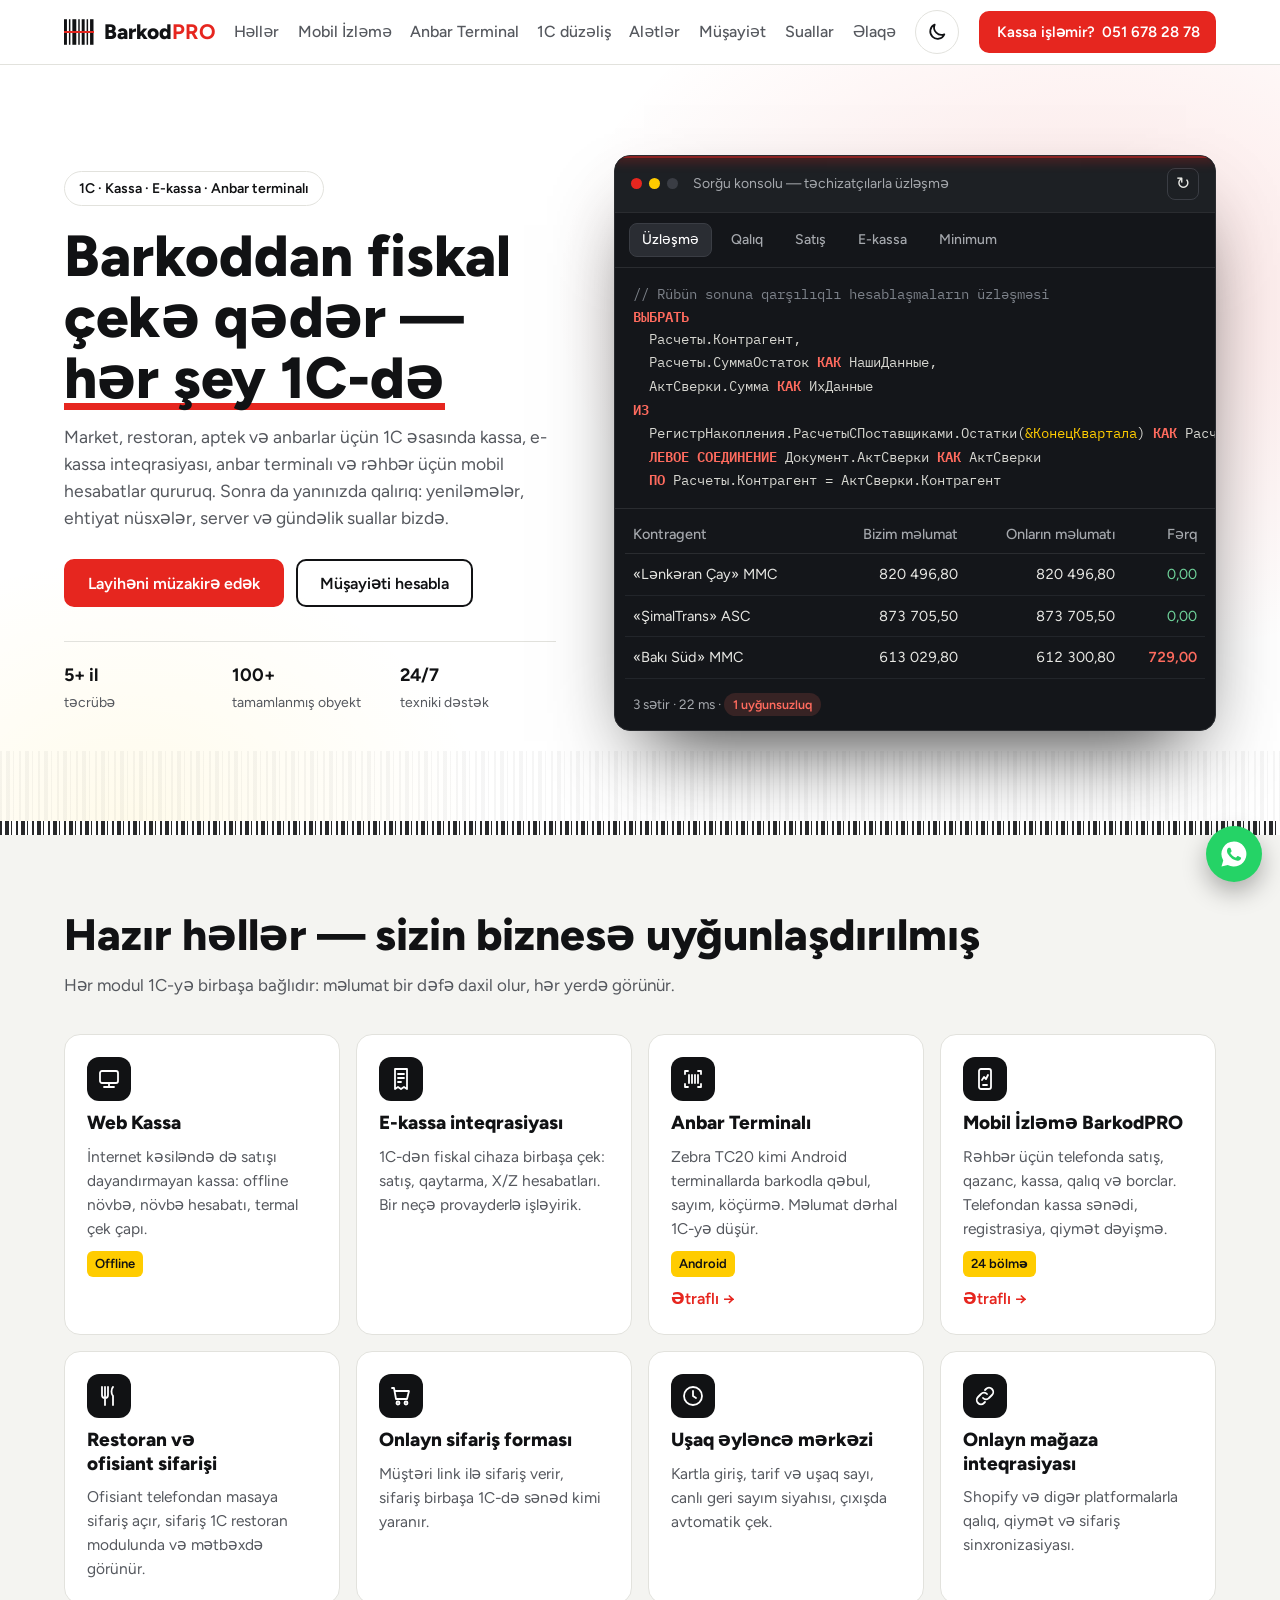
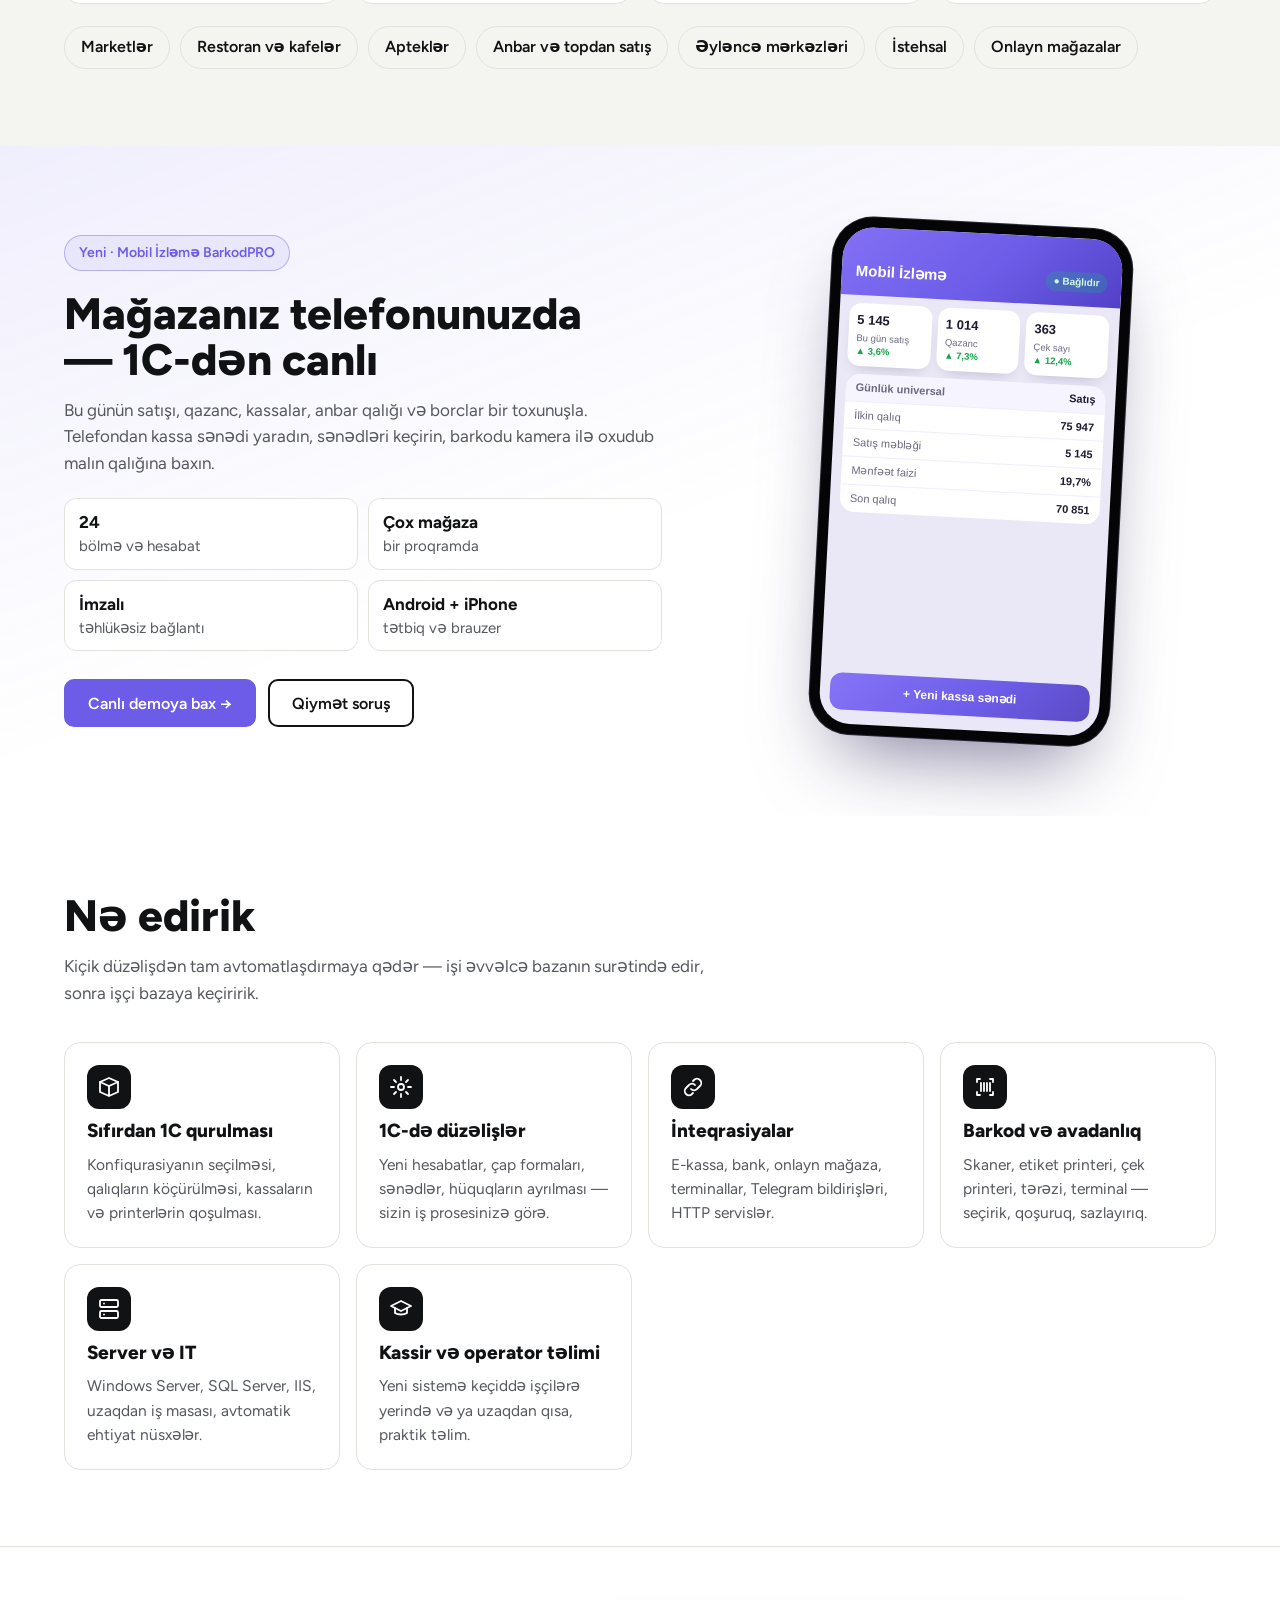
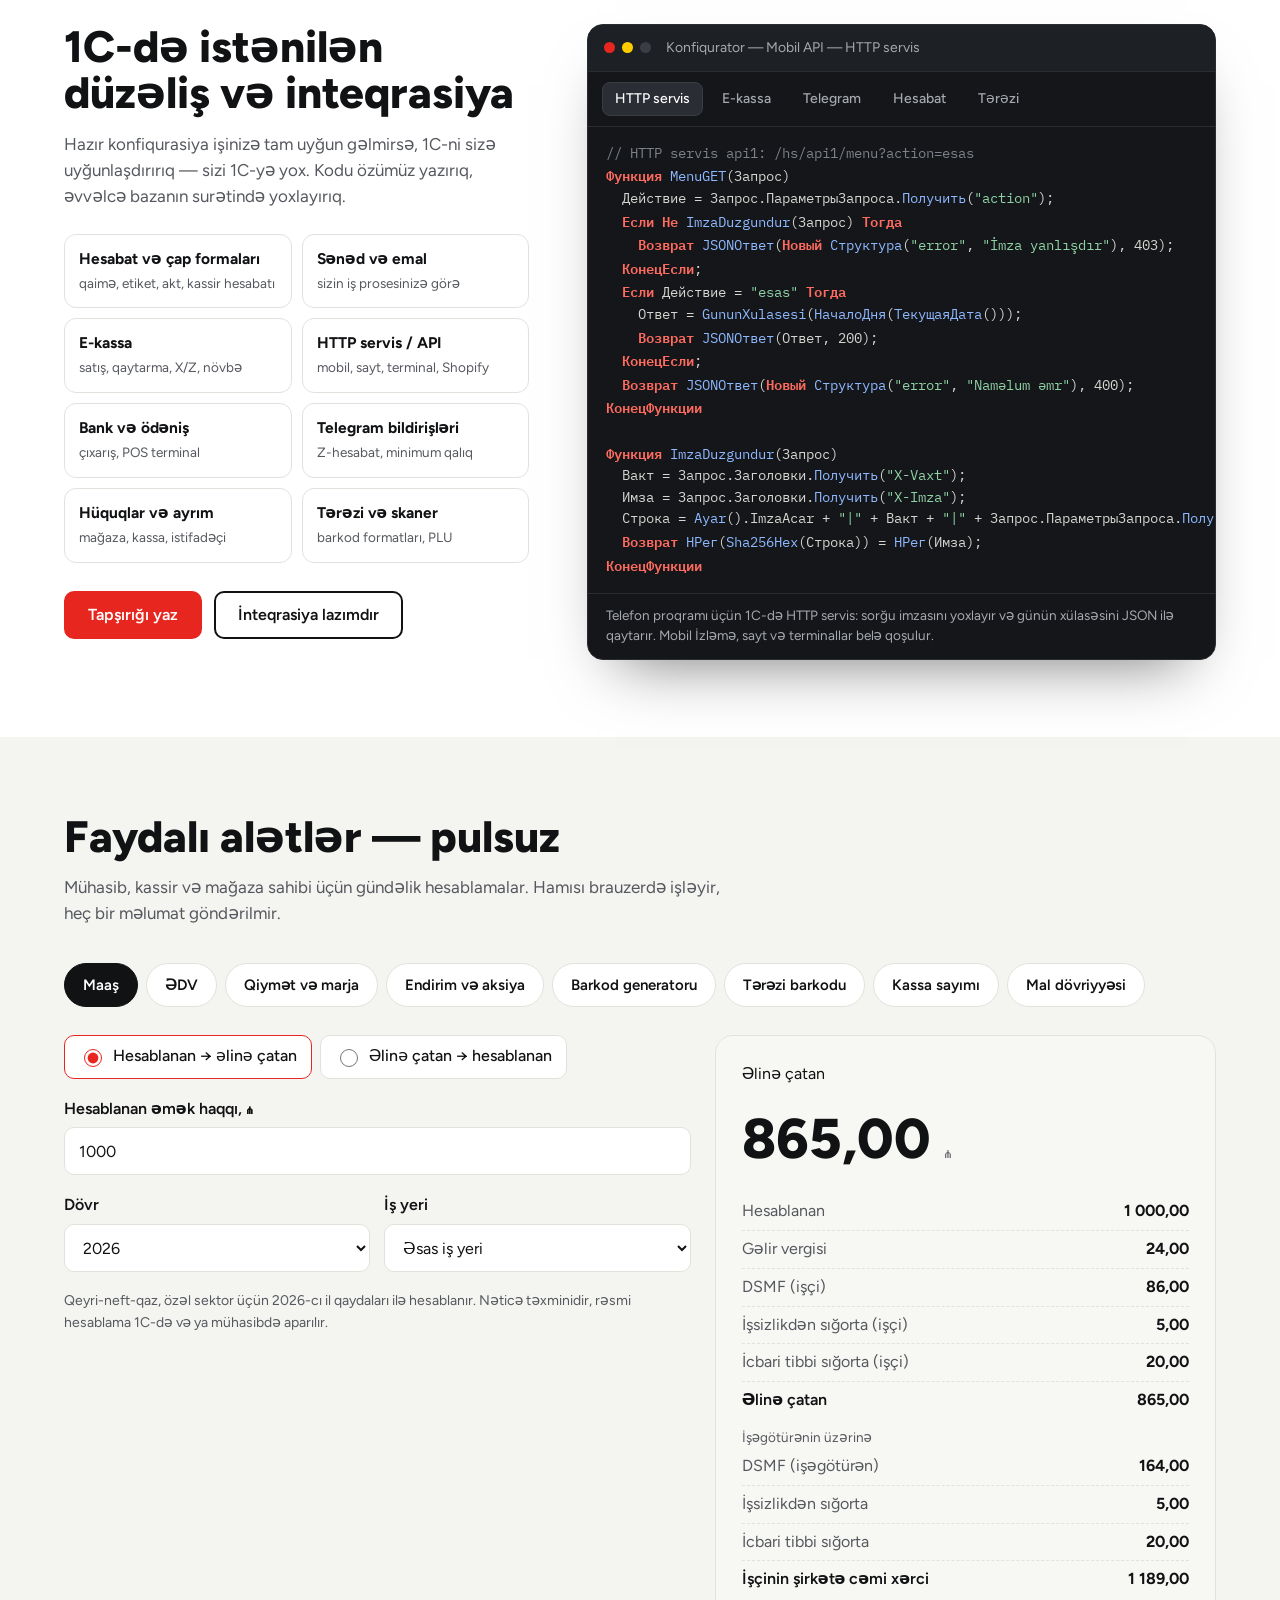
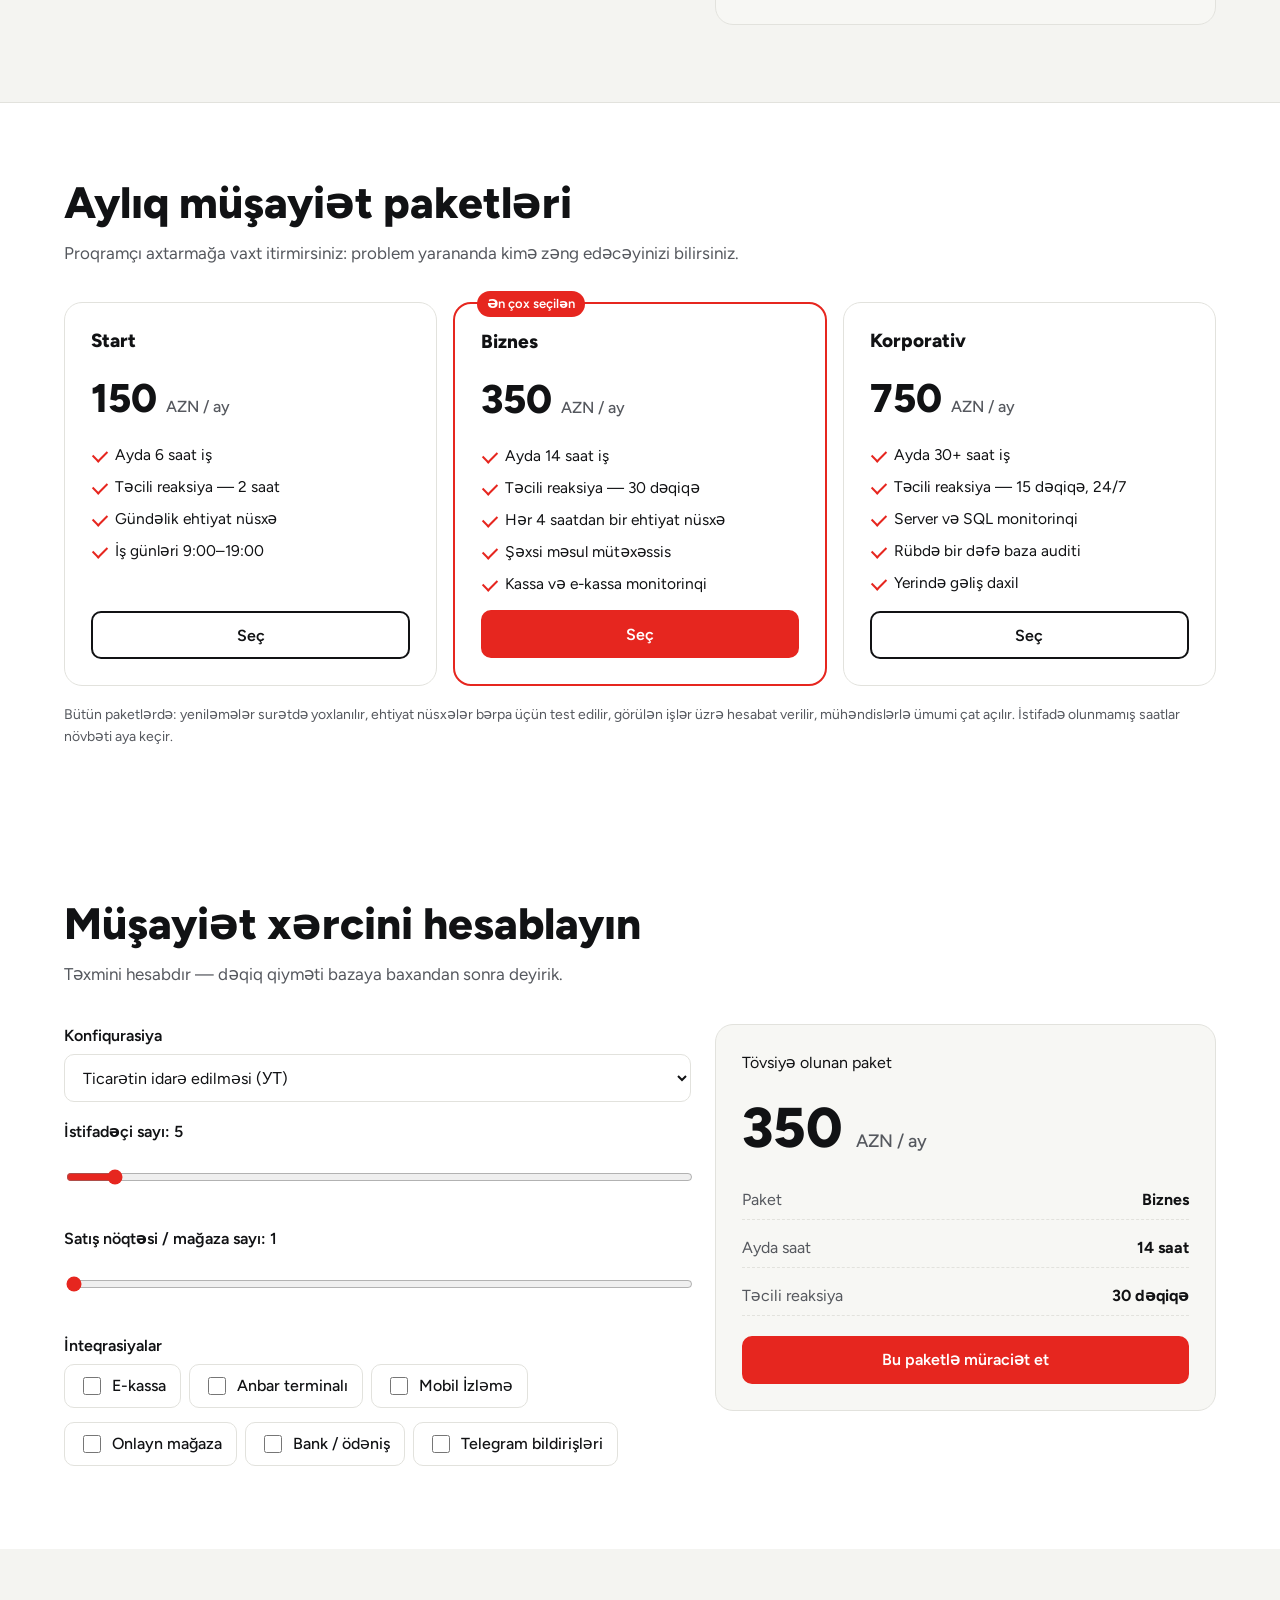
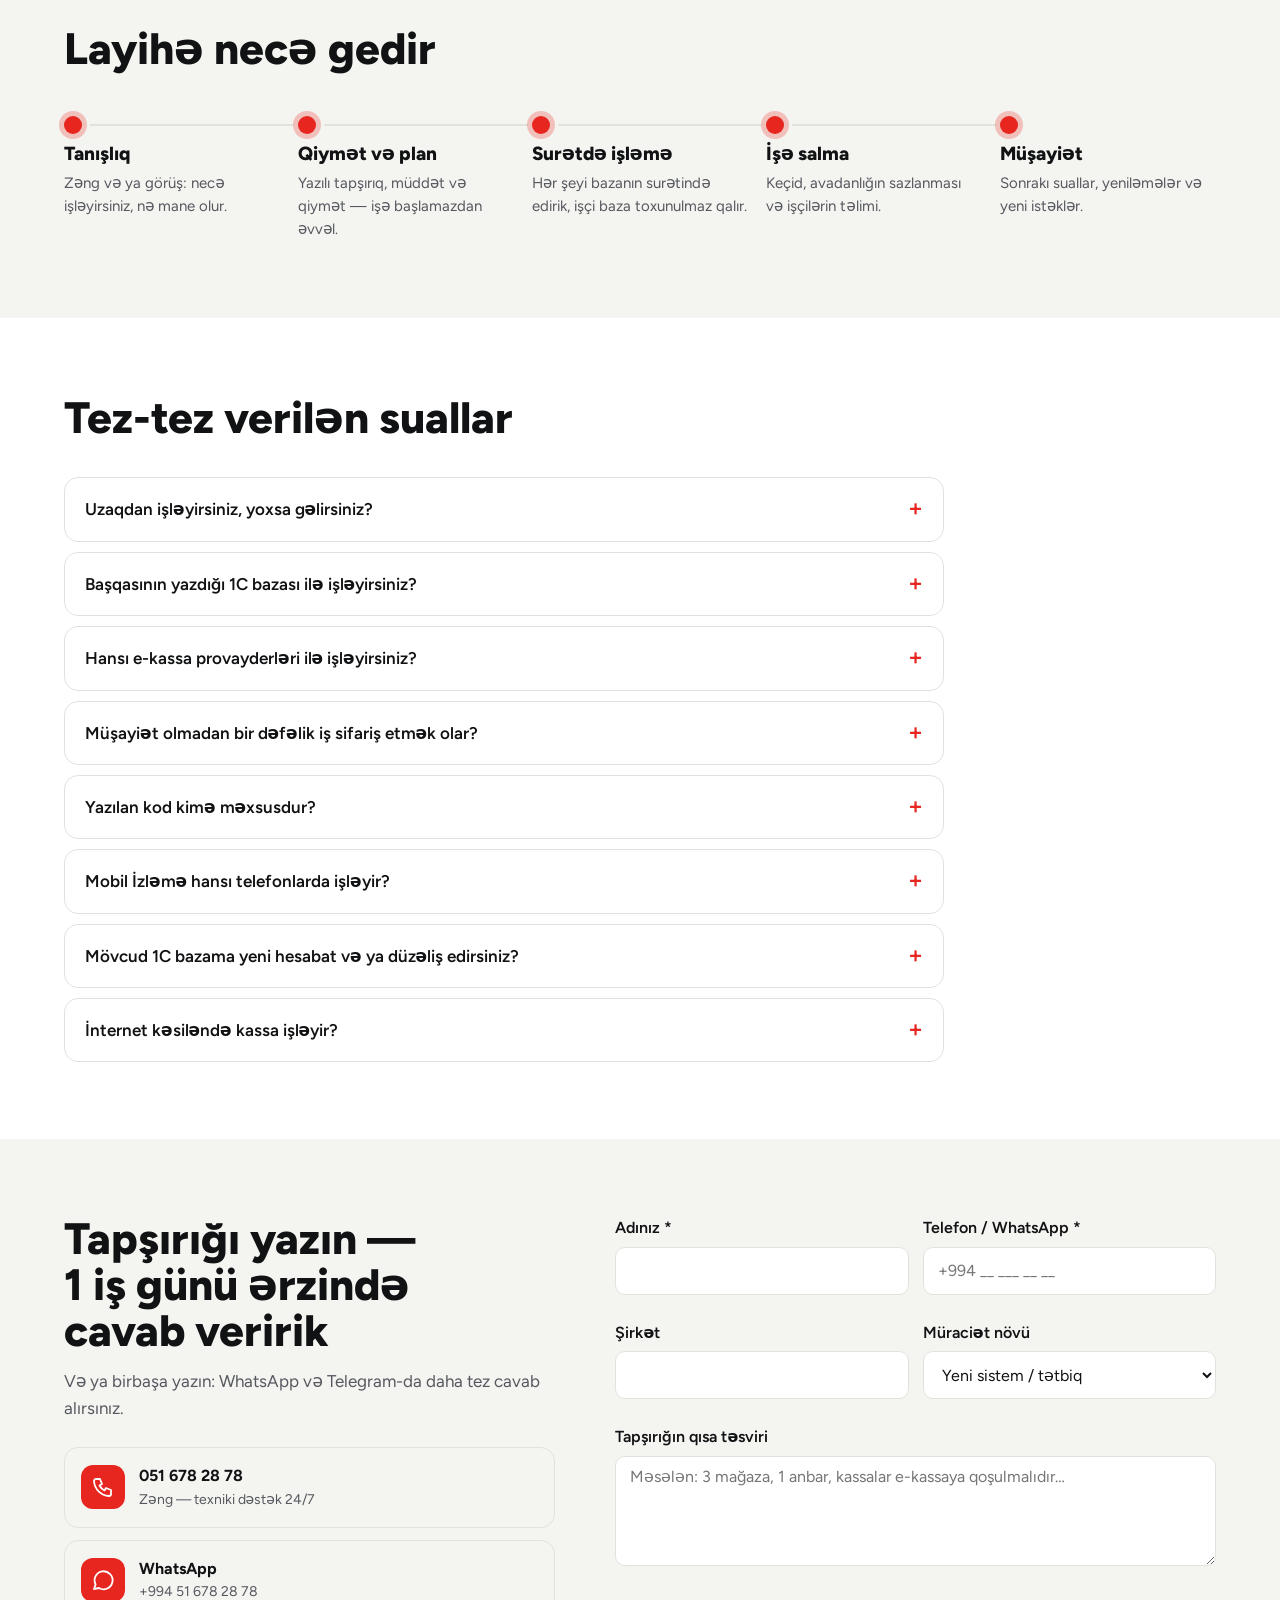
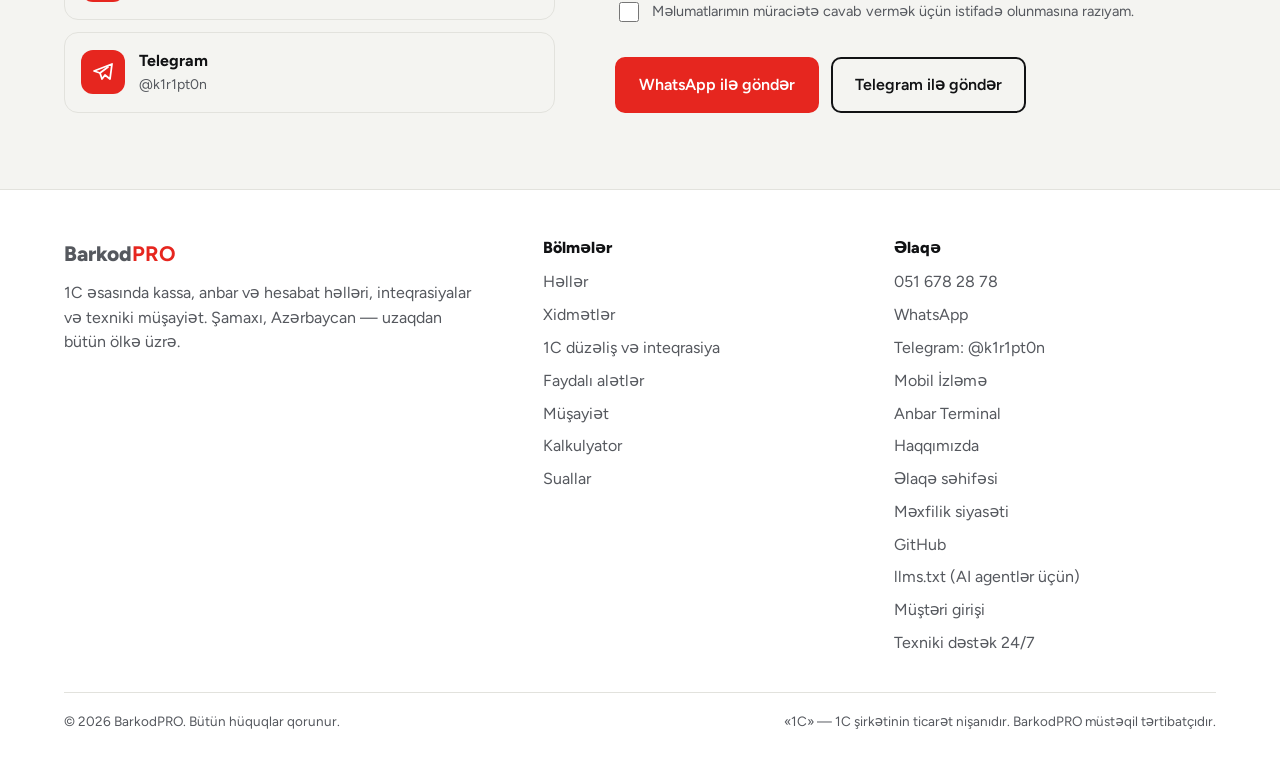
==== commit ff3bae1a: "Sayt yeniləməsini bərpa et: Mobil İzləmə, 1C inteqrasiya, gündüz rejimi, agent faylları PR #1 revert" ====
--- a/index.html
+++ b/index.html
@@ -1,260 +1,992 @@
-<!doctype html>
-<html lang="az" data-page="home">
+<!DOCTYPE html>
+<html lang="az">
 <head>
 <meta charset="utf-8">
 <meta name="viewport" content="width=device-width,initial-scale=1">
-<title>BarkodPRO — 1C, vergi kassası, POS və anbar sistemləri</title>
-<meta name="description" content="1C:Enterprise, vergi kassası, POS, barkod, anbar terminalı və API inteqrasiyaları. Mağaza, aptek, restoran və anbarlar üçün. 24/7 texniki dəstək.">
+<title>BarkodPRO — 1C proqramçı: kassa, e-kassa, anbar terminalı və Mobil İzləmə</title>
+<meta name="description" content="BarkodPRO — 1C əsasında kassa, e-kassa inteqrasiyası, anbar terminalı, mobil hesabatlar və texniki müşayiət. Market, restoran, aptek və anbarlar üçün.">
 <meta name="robots" content="index,follow">
-<meta name="theme-color" content="#E8EAE6">
 <meta property="og:type" content="website">
-<meta property="og:title" content="BarkodPRO — 1C, vergi kassası, POS və anbar sistemləri">
-<meta property="og:description" content="1C:Enterprise, vergi kassası, POS, barkod, anbar terminalı və API inteqrasiyaları. Mağaza, aptek, restoran və anbarlar üçün. 24/7 texniki dəstək.">
-<meta property="og:image" content="assets/img/og-cover.png">
+<meta property="og:title" content="BarkodPRO — barkoddan fiskal çekə qədər, hər şey 1C-də">
+<meta property="og:image" content="https://xeyalshixi.github.io/barkodpro/assets/img/og-cover.png">
+<meta property="og:site_name" content="BarkodPRO">
 <meta property="og:locale" content="az_AZ">
-<link rel="icon" href="assets/img/favicon.svg" type="image/svg+xml">
+<meta property="og:description" content="Kassa, e-kassa, anbar terminalı, Mobil İzləmə, 1C düzəlişləri və inteqrasiyalar.">
+<meta name="theme-color" content="#111214">
+<link rel="icon" type="image/svg+xml" href="data:image/svg+xml,%3Csvg%20xmlns%3D%22http%3A//www.w3.org/2000/svg%22%20viewBox%3D%220%200%2064%2064%22%3E%3Crect%20width%3D%2264%22%20height%3D%2264%22%20rx%3D%2214%22%20fill%3D%22%23111214%22/%3E%3Cg%20fill%3D%22%23fff%22%3E%3Crect%20x%3D%2212%22%20y%3D%2214%22%20width%3D%226%22%20height%3D%2236%22/%3E%3Crect%20x%3D%2222%22%20y%3D%2214%22%20width%3D%223%22%20height%3D%2236%22/%3E%3Crect%20x%3D%2229%22%20y%3D%2214%22%20width%3D%227%22%20height%3D%2236%22/%3E%3Crect%20x%3D%2240%22%20y%3D%2214%22%20width%3D%223%22%20height%3D%2236%22/%3E%3Crect%20x%3D%2247%22%20y%3D%2214%22%20width%3D%225%22%20height%3D%2236%22/%3E%3C/g%3E%3Crect%20x%3D%226%22%20y%3D%2230%22%20width%3D%2252%22%20height%3D%224%22%20rx%3D%222%22%20fill%3D%22%23e6261f%22/%3E%3C/svg%3E">
+<link rel="canonical" href="https://xeyalshixi.github.io/barkodpro/">
+<meta property="og:url" content="https://xeyalshixi.github.io/barkodpro/">
+<link rel="alternate" type="text/markdown" href="https://xeyalshixi.github.io/barkodpro/index.md" title="Markdown">
+<link rel="alternate" type="text/plain" href="https://xeyalshixi.github.io/barkodpro/llms.txt" title="llms.txt">
+<link rel="sitemap" type="application/xml" href="https://xeyalshixi.github.io/barkodpro/sitemap.xml">
+<meta name="keywords" content="1C, 1C proqramçı, e-kassa inteqrasiyası, POS kassa, anbar terminalı, barkod, Mobil İzləmə, 1C düzəliş, 1C inteqrasiya, Azərbaycan">
+<script type="application/ld+json">{"@context": "https://schema.org", "@graph": [{"@type": ["Organization", "LocalBusiness"], "@id": "https://xeyalshixi.github.io/barkodpro/#org", "name": "BarkodPRO", "url": "https://xeyalshixi.github.io/barkodpro/", "logo": "https://xeyalshixi.github.io/barkodpro/assets/img/favicon.svg", "image": "https://xeyalshixi.github.io/barkodpro/assets/img/og-cover.png", "description": "1C:Enterprise əsasında kassa, e-kassa (fiskal cihaz) inteqrasiyası, anbar terminalı, Mobil İzləmə rəhbər tətbiqi, 1C düzəlişləri, inteqrasiyalar və aylıq texniki müşayiət. Market, restoran, aptek və anbarlar üçün.", "telephone": "+994516782878", "address": {"@type": "PostalAddress", "addressLocality": "Şamaxı", "addressCountry": "AZ"}, "areaServed": {"@type": "Country", "name": "Azerbaijan"}, "contactPoint": [{"@type": "ContactPoint", "telephone": "+994516782878", "contactType": "customer support", "availableLanguage": ["az", "ru"], "hoursAvailable": {"@type": "OpeningHoursSpecification", "dayOfWeek": ["Monday", "Tuesday", "Wednesday", "Thursday", "Friday", "Saturday", "Sunday"], "opens": "00:00", "closes": "23:59"}}, {"@type": "ContactPoint", "telephone": "+994516782878", "contactType": "sales", "availableLanguage": ["az", "ru"]}], "openingHours": "Mo-Su 00:00-24:00", "priceRange": "₼₼", "sameAs": ["https://t.me/k1r1pt0n", "https://wa.me/994516782878", "https://github.com/xeyalshixi/barkodpro"], "knowsAbout": ["1C:Enterprise", "1C proqramlaşdırma", "e-kassa inteqrasiyası", "POS kassa sistemi", "anbar terminalı", "barkod sistemləri", "1C HTTP servis", "Mobil İzləmə BarkodPRO"], "makesOffer": [{"@type": "Offer", "itemOffered": {"@type": "Service", "name": "1C quraşdırılması və düzəlişlər", "serviceType": "1C quraşdırılması və düzəlişlər"}}, {"@type": "Offer", "itemOffered": {"@type": "Service", "name": "E-kassa inteqrasiyası", "serviceType": "E-kassa inteqrasiyası"}}, {"@type": "Offer", "itemOffered": {"@type": "Service", "name": "POS kassa sistemi", "serviceType": "POS kassa sistemi"}}, {"@type": "Offer", "itemOffered": {"@type": "Service", "name": "Anbar terminalı", "serviceType": "Anbar terminalı"}}, {"@type": "Offer", "itemOffered": {"@type": "Service", "name": "Mobil İzləmə BarkodPRO", "serviceType": "Mobil İzləmə BarkodPRO"}}, {"@type": "Offer", "itemOffered": {"@type": "Service", "name": "1C inteqrasiyaları (HTTP servis, bank, onlayn mağaza, Telegram)", "serviceType": "1C inteqrasiyaları (HTTP servis, bank, onlayn mağaza, Telegram)"}}, {"@type": "Offer", "itemOffered": {"@type": "Service", "name": "Aylıq 1C müşayiəti", "serviceType": "Aylıq 1C müşayiəti"}}]}, {"@type": "WebSite", "@id": "https://xeyalshixi.github.io/barkodpro/#web", "url": "https://xeyalshixi.github.io/barkodpro/", "name": "BarkodPRO", "inLanguage": "az", "publisher": {"@id": "https://xeyalshixi.github.io/barkodpro/#org"}}]}</script>
 <link rel="preconnect" href="https://fonts.googleapis.com">
 <link rel="preconnect" href="https://fonts.gstatic.com" crossorigin>
-<link href="https://fonts.googleapis.com/css2?family=IBM+Plex+Mono:wght@400;600;700&family=IBM+Plex+Sans+Condensed:wght@500;600;700&family=IBM+Plex+Sans:wght@400;500;600&display=swap" rel="stylesheet">
-<link rel="stylesheet" href="assets/css/site.css">
-<script type="application/ld+json">{"@context": "https://schema.org", "@type": "LocalBusiness", "name": "BarkodPRO", "description": "1C:Enterprise, vergi kassaları, POS, barkod, anbar və API inteqrasiyaları; 24/7 texniki dəstək.", "telephone": "+994516782878", "address": {"@type": "PostalAddress", "addressLocality": "Şamaxı", "addressCountry": "AZ"}, "sameAs": ["https://t.me/k1r1pt0n"], "openingHours": "Mo-Su 00:00-24:00"}</script>
+<link href="https://fonts.googleapis.com/css2?family=Figtree:wght@400;500;600;800&family=IBM+Plex+Mono:wght@400;600&display=swap" rel="stylesheet">
+<style>
+/* VOICE: confident shop-floor engineer — direct, practical, Azerbaijani
+   IDEA: the 1C query console — the place where a business's numbers actually live
+   PICTURE: a live console in a dark hero, typing a query and returning fresh rows each visit
+   COLOUR and TYPE: night hero #0f1012 with red laser glow, white body, accent red #e6261f, yellow #ffcc00; Figtree + Plex Mono in the console
+   LAYOUT: full-width bands; hero split on wide, stacked on phones; barcode stripes as section dividers */
+:root{color-scheme:light;--red:#e6261f;--yel:#ffcc00;--bg:#ffffff;--bg2:#f4f4f1;--ink:#111214;--mute:#55585e;--line:#e2e2dd;--paper:#fffdf6;--card:#fff;--hdr:rgba(255,255,255,.92);--hbg:#ffffff;--hink:#111214;--hmute:#55585e;--hline:#e2e2dd;--hcard:#ffffff;--sbg:#ffffff;--obg:#f7f7f4;--stp:#111214;--ok:#0a7d3c;--wn:#a15c00;--er:#c4241c;--glow:.12}
+@media(prefers-color-scheme:dark){:root:not([data-theme=light]){color-scheme:dark;--bg:#0f1012;--bg2:#17181b;--ink:#f1f1ee;--mute:#a6a9ae;--line:#2a2c30;--paper:#f3f1e8;--card:#1b1c20;--hdr:rgba(15,16,18,.92);--hbg:#0f1012;--hink:#f1f1ee;--hmute:#a6a9ae;--hline:#2a2c30;--hcard:#1b1c20;--sbg:#111214;--obg:#111214;--stp:#ffffff;--ok:#6fd39a;--wn:#ffcc00;--er:#ff6b5e;--glow:.22}}
+:root[data-theme=dark]{color-scheme:dark;--bg:#0f1012;--bg2:#17181b;--ink:#f1f1ee;--mute:#a6a9ae;--line:#2a2c30;--paper:#f3f1e8;--card:#1b1c20;--hdr:rgba(15,16,18,.92);--hbg:#0f1012;--hink:#f1f1ee;--hmute:#a6a9ae;--hline:#2a2c30;--hcard:#1b1c20;--sbg:#111214;--obg:#111214;--stp:#ffffff;--ok:#6fd39a;--wn:#ffcc00;--er:#ff6b5e;--glow:.22}
+*{box-sizing:border-box;min-width:0}
+html{scroll-behavior:smooth;scroll-padding-top:72px}
+body{margin:0;background:var(--bg);color:var(--ink);font:16px/1.55 Figtree,system-ui,sans-serif;overflow-x:clip}
+a{color:inherit}
+h1,h2,h3{font-weight:800;line-height:1.05;text-wrap:balance;margin:0}
+h2{font-size:clamp(30px,4vw,44px)}h3{font-size:19px;line-height:1.25}
+p{margin:0}
+.wrap{max-width:1240px;margin:0 auto}
+.band{padding:clamp(44px,6vw,88px) max(5vw,16px)}
+.alt{background:var(--bg2)}
+.dark{background:var(--sbg);color:var(--hink);--ink:var(--hink);--bg:var(--sbg);--mute:var(--hmute);--line:var(--hline);--card:var(--hcard);border-top:1px solid var(--hline)}
+.lead{color:var(--mute);font-size:17px;max-width:62ch;margin-top:14px}
+.head{display:flex;flex-wrap:wrap;justify-content:space-between;align-items:end;gap:16px;margin-bottom:36px}
+.btn{display:inline-flex;align-items:center;justify-content:center;gap:8px;min-height:48px;padding:0 22px;border-radius:10px;font:600 16px Figtree,sans-serif;text-decoration:none;border:2px solid var(--ink);background:var(--ink);color:var(--bg);cursor:pointer}
+.btn.o{background:transparent;color:var(--ink)}
+.btn.r{background:var(--red);border-color:var(--red);color:#fff}
+.btn:focus-visible,a:focus-visible,input:focus-visible,select:focus-visible,textarea:focus-visible,summary:focus-visible{outline:3px solid var(--red);outline-offset:2px}
+.stripes{height:14px;background:repeating-linear-gradient(90deg,var(--ink) 0 2px,transparent 2px 5px,var(--ink) 5px 9px,transparent 9px 11px,var(--ink) 11px 12px,transparent 12px 16px);opacity:.9}
+/* header */
+header{position:sticky;top:0;z-index:20;background:var(--hdr);backdrop-filter:blur(10px);border-bottom:1px solid var(--line)}
+.nav{display:flex;align-items:center;gap:20px;padding:10px max(5vw,16px);max-width:1340px;margin:0 auto}
+.logo{display:flex;align-items:center;gap:10px;font-weight:800;font-size:21px;text-decoration:none}
+.logo b{color:var(--red)}
+.menu{display:flex;gap:20px;margin-left:auto;flex-wrap:nowrap;white-space:nowrap}
+.menu a{text-decoration:none;font-weight:500;color:var(--mute)}.menu a:hover{color:var(--ink)}
+.nav .btn{min-height:42px;padding:0 16px;font-size:15px}
+.theme{flex:none;width:44px;height:44px;border-radius:50%;border:1.5px solid var(--line);background:var(--card);color:var(--ink);display:grid;place-items:center;cursor:pointer;transition:transform .3s}
+.theme:hover{transform:rotate(20deg)}.theme:focus-visible{outline:3px solid var(--red);outline-offset:2px}
+.theme svg{width:22px;height:22px;fill:none;stroke:currentColor;stroke-width:1.9;stroke-linecap:round;stroke-linejoin:round;grid-area:1/1}
+.theme .sun,html.is-dark .theme .moon{display:none}html.is-dark .theme .sun{display:block}
+.burger{display:none;flex:none;width:44px;height:44px;border-radius:10px;border:1.5px solid var(--line);background:var(--card);color:var(--ink);place-items:center;cursor:pointer}
+.burger svg{width:22px;height:22px;fill:none;stroke:currentColor;stroke-width:2;stroke-linecap:round}
+.drawer{display:grid;padding:6px max(5vw,16px) 16px;border-top:1px solid var(--line)}
+.drawer[hidden]{display:none}
+.drawer a{text-decoration:none;font-weight:600;font-size:17px;padding:12px 0;border-bottom:1px solid var(--line)}
+.card .more{margin-top:auto;font-weight:600;color:var(--red);text-decoration:none}
+@media(max-width:1240px){.menu{display:none}.burger{display:grid;margin-left:auto}}
+@media(min-width:1241px){.drawer{display:none!important}}
+.nav .tel{white-space:nowrap}
+.tel .ph{display:none;width:20px;height:20px;fill:none;stroke:#fff;stroke-width:2;stroke-linejoin:round}
+@media(max-width:600px){.nav{gap:8px}.nav .tel .tl{display:none}.logo{font-size:19px}}
+@media(max-width:460px){.nav .tel{width:44px;padding:0}.nav .tel .num{display:none}.tel .ph{display:block}}
+/* hero */
+.hero-band{position:relative;overflow:hidden;background:var(--hbg);color:var(--hink);--ink:var(--hink);--bg:var(--hbg);--mute:var(--hmute);--line:var(--hline);--card:var(--hcard);padding-top:clamp(48px,7vw,96px);padding-bottom:clamp(48px,7vw,96px)}
+.hero-band::before{content:"";position:absolute;inset:0;background:radial-gradient(60% 70% at 85% 30%,rgba(230,38,31,var(--glow)),transparent 70%),radial-gradient(40% 50% at 10% 100%,rgba(255,204,0,.08),transparent 70%);pointer-events:none}
+.hero-band::after{content:"";position:absolute;left:0;right:0;bottom:0;height:70px;background:repeating-linear-gradient(90deg,var(--stp) 0 2px,transparent 2px 6px,var(--stp) 6px 10px,transparent 10px 13px,var(--stp) 13px 14px,transparent 14px 19px);opacity:.04;pointer-events:none}
+.hero{position:relative;z-index:1;display:grid;grid-template-columns:minmax(0,.9fr) minmax(0,1.1fr);gap:clamp(28px,4.5vw,64px);align-items:center}
+.kick{display:inline-block;font-size:14px;font-weight:600;color:var(--hink);border:1px solid var(--hline);border-radius:999px;padding:6px 14px;margin-bottom:20px;background:var(--hcard)}
+.hero h1{font-size:clamp(36px,5vw,58px)}
+.hero h1 em{font-style:normal;background:linear-gradient(transparent 86%,var(--red) 86% 96%,transparent 96%)}
+.hero .lead{font-size:17.5px}
+.cta{display:flex;flex-wrap:wrap;gap:12px;margin-top:28px}
+@keyframes in{to{opacity:1}}
+.facts{display:grid;grid-template-columns:repeat(3,minmax(0,1fr));gap:12px;margin-top:34px;border-top:1px solid var(--line);padding-top:20px}
+.facts b{display:block;font-size:18px}.facts span{color:var(--mute);font-size:14px}
+.hero .console{position:relative;box-shadow:0 40px 80px -30px rgba(0,0,0,.8),0 0 0 1px rgba(255,255,255,.04)}
+.laser{position:absolute;left:0;right:0;top:0;height:2px;background:var(--red);box-shadow:0 0 12px 3px rgba(230,38,31,.6);opacity:.55;animation:sweep 5s ease-in-out infinite;pointer-events:none}
+@keyframes sweep{0%,100%{transform:translateY(90px)}50%{transform:translateY(520px)}}
+@media(max-width:960px){.hero{grid-template-columns:1fr}}
+@media(max-width:480px){.facts{grid-template-columns:1fr}}
+/* query console */
+.console{background:#14161a;color:#e8e8e4;border-radius:16px;border:1px solid #2a2c30;box-shadow:0 30px 60px -30px rgba(0,0,0,.55);overflow:hidden}
+.qbar{display:flex;align-items:center;gap:7px;padding:12px 16px;background:#1d2024;border-bottom:1px solid #2a2c30;font-size:14px;color:#a6a9ae}
+.qbar i{width:11px;height:11px;border-radius:50%;background:#3a3d44}.qbar i:first-child{background:var(--red)}.qbar i:nth-child(2){background:var(--yel)}
+.qbar span{margin-left:8px;white-space:nowrap;overflow:hidden;text-overflow:ellipsis}
+.qbtn{margin-left:auto;width:32px;height:32px;border-radius:8px;border:1px solid #3a3d44;background:transparent;color:#e8e8e4;font-size:17px;cursor:pointer}.qbtn:hover{border-color:var(--red)}
+.qtabs{display:flex;gap:6px;padding:10px 14px;border-bottom:1px solid #2a2c30;overflow-x:auto;scrollbar-width:none}
+.qtabs button{flex:none;min-height:34px;padding:0 12px;border-radius:8px;border:1px solid transparent;background:transparent;color:#a6a9ae;font:500 14px Figtree,sans-serif;cursor:pointer}
+.qtabs button:hover{color:#fff}.qtabs button[aria-selected=true]{background:#2a2d33;color:#fff;border-color:#3a3d44}
+.qtabs button:focus-visible,.qbtn:focus-visible{outline:2px solid var(--red);outline-offset:1px}
+.qcode{margin:0;padding:16px 18px;font:13.5px/1.6 "IBM Plex Mono",monospace;color:#d6d6d0;border-bottom:1px solid #2a2c30;min-height:230px;white-space:pre;overflow-x:auto}
+.qcode .k{color:#ff6b5e;font-weight:600}.qcode .p{color:var(--yel)}.qcode .c{color:#7d828a}.qcode .s{color:#8fd3a5}
+.qres{padding:6px 10px 4px;min-height:150px}
+.qres table{width:100%;border-collapse:collapse;font-size:14.5px}
+.qres th{text-align:left;color:#a6a9ae;font-weight:500;padding:8px;border-bottom:1px solid #2a2c30;white-space:nowrap}
+.qres td{padding:9px 8px;border-bottom:1px solid #22252a;white-space:nowrap}
+.qres .n{text-align:right;font-variant-numeric:tabular-nums}
+.qres tr.row{opacity:0;animation:in .3s forwards}
+.qres .bad{color:#ff6b5e;font-weight:600}.qres .good{color:#6fd39a}
+.pill{display:inline-block;font-size:12.5px;font-weight:600;padding:2px 9px;border-radius:999px;background:rgba(111,211,154,.15);color:#6fd39a}
+.pill.w{background:rgba(255,204,0,.15);color:var(--yel)}.pill.e{background:rgba(255,107,94,.15);color:#ff6b5e}
+.qfoot{display:flex;justify-content:space-between;align-items:center;gap:10px;padding:10px 18px 14px;font-size:13.5px;color:#a6a9ae}
+.cursor::after{content:"▍";color:var(--red);animation:blink 1s steps(1) infinite}
+@keyframes blink{50%{opacity:0}}
+@media(max-width:520px){.qcode{font-size:12px;padding:14px;overflow-x:auto}.qres table{font-size:13px}}
+/* tools */
+.ttabs{display:flex;gap:8px;overflow-x:auto;padding-bottom:6px;margin-bottom:22px;scrollbar-width:thin}
+.ttabs button{flex:none;min-height:44px;padding:0 18px;border-radius:999px;border:1.5px solid var(--line);background:var(--card);color:var(--ink);font:600 15px Figtree,sans-serif;cursor:pointer}
+.ttabs button[aria-selected=true]{background:var(--ink);color:var(--bg);border-color:var(--ink)}
+.ttabs button:focus-visible{outline:3px solid var(--red);outline-offset:2px}
+.tpanel[hidden]{display:none}
+.hint{color:var(--mute);font-size:14px}
+.seg{display:flex;flex-wrap:wrap;gap:8px}
+.seg label{display:flex;align-items:center;gap:8px;margin:0;min-height:44px;padding:0 14px;border:1.5px solid var(--line);border-radius:10px;background:var(--card);font-weight:500;cursor:pointer}
+.seg input{width:18px;height:18px;min-height:0;accent-color:var(--red)}
+.seg label.on{border-color:var(--red)}
+.out .btn.o{color:var(--hink);border-color:var(--hink)}
+.out .sub{color:var(--hmute);font-size:13.5px;margin-top:8px}
+.out .row.tot{border-bottom:0;color:var(--hink);font-weight:600}
+.out.light .bbox{background:#fff;border-radius:10px;padding:14px;display:grid;place-items:center;min-height:170px}
+.bbox svg{width:100%;max-width:320px;height:auto}
+.cash{display:grid;grid-template-columns:repeat(auto-fill,minmax(min(100%,150px),1fr));gap:10px}
+.cash label{display:flex;align-items:center;gap:8px;margin:0;font-weight:600;border:1.5px solid var(--line);border-radius:10px;padding:6px 6px 6px 12px;background:var(--card)}
+.cash label span{flex:none;min-width:58px;white-space:nowrap}
+.cash input{min-height:40px;padding:6px 10px;text-align:right;border:0;background:var(--bg2)}
+.cash .coin span{color:var(--mute)}
+/* sectors */
+.sectors{display:flex;flex-wrap:wrap;gap:10px;margin-top:22px}
+.sectors span{border:1.5px solid var(--line);border-radius:999px;padding:8px 16px;font-weight:600}
+/* cards */
+.grid{display:grid;grid-template-columns:repeat(auto-fill,minmax(min(100%,270px),1fr));gap:16px}
+.card{background:var(--card);border:1px solid var(--line);border-radius:16px;padding:22px;display:flex;flex-direction:column;gap:10px}
+.card p{color:var(--mute);font-size:15.5px}
+.card .tag{align-self:flex-start;font-size:13px;font-weight:600;border-radius:6px;padding:3px 8px;background:var(--yel);color:#111}
+.ico{width:44px;height:44px;border-radius:12px;background:var(--ink);display:grid;place-items:center}
+.ico svg{width:24px;height:24px;stroke:var(--bg);fill:none;stroke-width:1.8;stroke-linecap:round;stroke-linejoin:round}
+.card ul{margin:0;padding-left:18px;color:var(--mute);font-size:15px}
+/* tiers */
+.tiers{display:grid;grid-template-columns:repeat(3,minmax(0,1fr));gap:16px;align-items:stretch}
+.tier{border:1px solid var(--line);border-radius:18px;padding:26px;background:var(--card);display:flex;flex-direction:column;gap:14px;position:relative}
+.tier.hot{border:2px solid var(--red)}
+.tier.hot::before{content:"Ən çox seçilən";position:absolute;top:-13px;left:22px;background:var(--red);color:#fff;font-size:13px;font-weight:600;padding:3px 10px;border-radius:999px}
+.tier .p{font-size:40px;font-weight:800;white-space:nowrap}.tier .p small{font-size:16px;font-weight:500;color:var(--mute)}
+.tier ul{list-style:none;margin:0;padding:0;display:grid;gap:8px;font-size:15.5px}
+.tier li{padding-left:24px;position:relative}.tier li::before{content:"";position:absolute;left:2px;top:7px;width:12px;height:7px;border-left:2.5px solid var(--red);border-bottom:2.5px solid var(--red);transform:rotate(-45deg)}
+.tier .btn{margin-top:auto}
+.note{color:var(--mute);font-size:14px;margin-top:18px}
+@media(max-width:860px){.tiers{grid-template-columns:1fr}}
+/* calculator */
+.calc{display:grid;grid-template-columns:minmax(0,1fr) minmax(0,.8fr);gap:24px;align-items:start}
+.form{display:grid;gap:18px}
+label{font-weight:600;display:block;margin-bottom:6px}
+input,select,textarea{width:100%;font:16px Figtree,sans-serif;min-height:48px;padding:10px 14px;border-radius:10px;border:1.5px solid var(--line);background:var(--card);color:var(--ink)}
+textarea{min-height:110px;resize:vertical}
+input[type=range]{padding:0;border:0;background:none;accent-color:var(--red)}
+.chips{display:flex;flex-wrap:wrap;gap:8px}
+.chip{display:flex;align-items:center;gap:8px;min-height:44px;padding:0 14px;border:1.5px solid var(--line);border-radius:10px;cursor:pointer;font-weight:500;background:var(--card)}
+.chip input{width:18px;height:18px;min-height:0;accent-color:var(--red)}
+.chip.on{border-color:var(--red)}
+.out{position:sticky;top:90px;background:var(--obg);color:var(--hink);border:1px solid var(--hline);border-radius:18px;padding:26px;display:grid;gap:10px}
+.out .big{font-size:clamp(40px,6vw,56px);font-weight:800;white-space:nowrap}
+.out .big small{font-size:18px;font-weight:500;color:var(--hmute)}
+.out .row{display:flex;justify-content:space-between;gap:12px;border-bottom:1px dashed var(--hline);padding:6px 0;color:var(--hmute)}
+.out .row b{color:var(--hink);white-space:nowrap}
+@media(max-width:860px){.calc{grid-template-columns:1fr}.out{position:static}}
+/* steps */
+.steps{display:grid;grid-template-columns:repeat(5,minmax(0,1fr));gap:18px;position:relative}
+.step{position:relative;padding-top:34px}
+.step::before{content:"";position:absolute;top:8px;left:0;width:18px;height:18px;border-radius:50%;background:var(--red);box-shadow:0 0 0 5px rgba(230,38,31,.25)}
+.step::after{content:"";position:absolute;top:16px;left:26px;right:-14px;height:2px;background:var(--line)}
+.step:last-child::after{display:none}
+.step p{color:var(--mute);font-size:15px;margin-top:6px}
+@media(max-width:860px){.steps{grid-template-columns:1fr}.step{padding:0 0 0 38px}.step::before{top:2px}.step::after{left:8px;top:26px;bottom:-16px;right:auto;width:2px;height:auto}}
+/* faq */
+.faq{display:grid;gap:10px;max-width:880px}
+details{border:1px solid var(--line);border-radius:14px;background:var(--card)}
+summary{cursor:pointer;padding:18px 20px;font-weight:600;font-size:17px;list-style:none;display:flex;justify-content:space-between;gap:12px}
+summary::after{content:"+";font-size:24px;line-height:1;color:var(--red)}
+details[open] summary::after{content:"–"}
+details p{padding:0 20px 18px;color:var(--mute)}
+/* contact */
+.contact{display:grid;grid-template-columns:minmax(0,.9fr) minmax(0,1.1fr);gap:clamp(24px,5vw,60px)}
+.ways{display:grid;gap:12px;margin-top:26px}
+.way{display:flex;gap:14px;align-items:center;padding:16px;border:1px solid var(--line);border-radius:14px;text-decoration:none}
+.way .ico{background:var(--red)}.way .ico svg{stroke:#fff}
+.way span{color:var(--mute);font-size:14px;display:block}
+.two{display:grid;grid-template-columns:1fr 1fr;gap:14px}
+.ok-msg{display:none;padding:14px 16px;border-radius:10px;background:rgba(10,125,60,.15);font-weight:500}
+.chk{display:flex;gap:10px;align-items:flex-start;font-weight:400;color:var(--mute);font-size:14.5px}
+.chk input{width:20px;height:20px;min-height:0;margin-top:2px;accent-color:var(--red);flex:none}
+@media(max-width:860px){.contact{grid-template-columns:1fr}}
+@media(max-width:520px){.two{grid-template-columns:1fr}}
+/* footer */
+footer{padding:48px max(5vw,16px) 28px}
+.foot{display:grid;grid-template-columns:1.4fr 1fr 1fr;gap:28px}
+.foot a{display:block;text-decoration:none;color:var(--hmute);padding:4px 0}.foot a:hover{color:var(--hink)}
+.foot h3{font-size:16px;margin-bottom:8px}
+.legal{border-top:1px solid var(--hline);margin-top:32px;padding-top:18px;color:var(--hmute);font-size:13.5px;display:flex;flex-wrap:wrap;justify-content:space-between;gap:10px}
+@media(max-width:760px){.foot{grid-template-columns:1fr}}
+.wa{position:fixed;right:18px;bottom:18px;z-index:30;width:56px;height:56px;border-radius:50%;background:#25d366;display:grid;place-items:center;box-shadow:0 10px 24px rgba(0,0,0,.3)}
+.wa svg{width:30px;height:30px;fill:#fff}
+/* mobil izləmə tanıtımı */
+.btn.v{background:#6c5ce7;border-color:#6c5ce7;color:#fff}
+.mob{position:relative;overflow:hidden;background:linear-gradient(160deg,rgba(108,92,231,.10),transparent 55%),var(--bg)}
+.mob-g{display:grid;grid-template-columns:minmax(0,1.1fr) minmax(0,.9fr);gap:clamp(28px,5vw,72px);align-items:center}
+.kick.v{color:#6c5ce7;border-color:rgba(108,92,231,.4);background:rgba(108,92,231,.08)}
+.mob-l{list-style:none;margin:22px 0 0;padding:0;display:grid;grid-template-columns:1fr 1fr;gap:10px}
+.mob-l li{border:1px solid var(--line);border-radius:12px;padding:10px 14px;background:var(--card);color:var(--mute);font-size:15px}
+.mob-l b{color:var(--ink);display:block;font-size:17px}
+.mini{justify-self:center;display:block;width:min(300px,100%);aspect-ratio:9/15.5;border-radius:40px;background:#050507;padding:10px;text-decoration:none;box-shadow:0 40px 80px -30px rgba(31,24,78,.6),0 0 0 1px #2a2c30;transform:rotate(3deg);transition:transform .35s}
+.mini:hover{transform:rotate(0) translateY(-4px)}
+.mini-s{height:100%;border-radius:31px;overflow:hidden;background:#eae7f6;color:#1e1b2e;display:flex;flex-direction:column;gap:8px;font:12px/1.35 -apple-system,'Segoe UI',Roboto,sans-serif}
+.mini-h{background:linear-gradient(135deg,#8370f5,#6c5ce7 55%,#5241c7);color:#fff;padding:34px 14px 14px;display:flex;justify-content:space-between;align-items:center}
+.mini-h b{font-size:15px}.mini-h span{font-size:10px;font-weight:700;background:rgba(16,185,129,.25);color:#d1fae5;padding:3px 8px;border-radius:999px}
+.mini-3{display:grid;grid-template-columns:repeat(3,1fr);gap:6px;padding:0 10px}
+.mini-3 div{background:#fff;border-radius:12px;padding:8px;box-shadow:0 8px 16px -10px rgba(31,24,78,.3)}
+.mini-3 b{display:block;font-size:13px;white-space:nowrap;overflow:hidden;text-overflow:ellipsis}.mini-3 span{font-size:9.5px;color:#6b6880}.mini-3 small{display:block;font-size:9.5px;font-weight:700;color:#16a34a}
+.mini-c{margin:0 10px;background:#fff;border-radius:14px;overflow:hidden}
+.mini-c div{display:flex;justify-content:space-between;gap:6px;padding:6px 10px;border-top:1px solid rgba(124,105,239,.12);font-size:11px}
+.mini-c div:first-child{border-top:0;background:rgba(124,105,239,.07);font-weight:800}
+.mini-c span{color:#6b6880}
+.mini-btn{margin:auto 10px 14px;border-radius:12px;padding:10px;text-align:center;font-weight:700;color:#fff;background:linear-gradient(135deg,#8674f7,#6c5ce7 60%,#5b4bc4)}
+@media(max-width:860px){.mob-g{grid-template-columns:1fr}.mini{transform:none}}
+@media(max-width:420px){.mob-l{grid-template-columns:1fr}}
+/* 1C inteqrasiya */
+.int-g{display:grid;grid-template-columns:minmax(0,.85fr) minmax(0,1.15fr);gap:clamp(28px,4.5vw,64px);align-items:start}
+.int-l{display:grid;grid-template-columns:1fr 1fr;gap:10px;margin-top:24px}
+.int-l div{border:1px solid var(--hline);border-radius:12px;padding:12px 14px;background:var(--hcard)}
+.int-l b{display:block;color:var(--hink);font-size:15.5px}.int-l span{color:var(--hmute);font-size:13.5px}
+.dark .btn.o{color:var(--hink);border-color:var(--hink)}
+.code .qcode{min-height:330px;border-bottom:0}
+.code .qfoot{border-top:1px solid #2a2c30;padding-top:12px;line-height:1.45}
+.qcode .f{color:#8fb9ff}
+@media(max-width:960px){.int-g{grid-template-columns:1fr}}
+@media(max-width:460px){.int-l{grid-template-columns:1fr}}
+@media(prefers-reduced-motion:reduce){.laser{animation:none;display:none}html{scroll-behavior:auto}.mini{transform:none}}
+</style>
 </head>
 <body>
-<a class="skip" href="#main"><span data-i18n="a11y.skip">Məzmuna keç</span></a>
-<header class="site-head" id="top">
-  <div class="wrap head-row">
-    <a class="logo" href="index.html" aria-label="BarkodPRO — ana səhifə"><span class="logo-mark"><svg viewBox="0 0 20 20" aria-hidden="true"><g fill="#FFC72C"><rect x="2" y="3" width="2" height="14"/><rect x="5.5" y="3" width="1" height="14"/><rect x="8" y="3" width="2.5" height="14"/><rect x="12" y="3" width="1" height="14"/><rect x="14.5" y="3" width="1.6" height="14"/><rect x="17.2" y="3" width="1" height="14"/></g></svg></span><span>Barkod<b>PRO</b></span></a>
-    <nav class="main-nav" aria-label="Əsas menyu"><a href="#xidmetler" data-i18n="nav.services">Xidmətlər</a><a href="#sistem" data-i18n="nav.system">Sistem</a><a href="#heller" data-i18n="nav.solutions">Həllər</a><a href="anbar-terminal.html" data-i18n="nav.terminal">Anbar Terminal</a><a href="#sorgu" data-i18n="nav.quote">Sorğu</a><a href="#destek" data-i18n="nav.support">Dəstək</a><a href="#elaqe" data-i18n="nav.contact">Əlaqə</a></nav>
-    <div class="head-tools">
-      <div class="lang" role="group" aria-label="Dil / Язык"><button type="button" data-lang="az" aria-pressed="true">AZ</button><button type="button" data-lang="ru" aria-pressed="false">RU</button></div>
-      <a class="btn btn-ink" href="login.html"><span data-i18n="nav.login">Müştəri girişi</span></a>
-      <button class="menu-btn" type="button" aria-expanded="false" aria-controls="drawer" aria-label="Menyu"><svg viewBox="0 0 24 24" fill="none" stroke="currentColor" stroke-width="2" stroke-linecap="round" aria-hidden="true"><path d="M4 7h16M4 12h16M4 17h16"/></svg></button>
-    </div>
-  </div>
-  <div class="drawer" id="drawer"><nav aria-label="Mobil menyu"><a href="#xidmetler" data-i18n="nav.services">Xidmətlər</a><a href="#sistem" data-i18n="nav.system">Sistem</a><a href="#heller" data-i18n="nav.solutions">Həllər</a><a href="anbar-terminal.html" data-i18n="nav.terminal">Anbar Terminal</a><a href="#sorgu" data-i18n="nav.quote">Sorğu</a><a href="#destek" data-i18n="nav.support">Dəstək</a><a href="#elaqe" data-i18n="nav.contact">Əlaqə</a><a href="login.html" data-i18n="nav.login">Müştəri girişi</a></nav></div>
+
+<header>
+  <nav class="nav" aria-label="Əsas menyu">
+    <a class="logo" href="#top"><svg width="30" height="26" viewBox="0 0 30 26" aria-hidden="true"><g fill="currentColor"><rect x="0" width="3" height="26"/><rect x="5" width="1.5" height="26"/><rect x="8.5" width="4" height="26"/><rect x="14.5" width="1.5" height="26"/><rect x="18" width="3" height="26"/><rect x="23" width="1.5" height="26"/><rect x="26.5" width="3.5" height="26"/></g><rect x="-2" y="12" width="34" height="2" fill="#e6261f"/></svg><span>Barkod<b>PRO</b></span></a>
+    <div class="menu">
+      <a href="#heller">Həllər</a><a href="mobil-izleme.html">Mobil İzləmə</a><a href="anbar-terminal.html">Anbar Terminal</a><a href="#inteqrasiya">1C düzəliş</a><a href="#aletler">Alətlər</a><a href="#musayiet">Müşayiət</a><a href="#sual">Suallar</a><a href="#elaqe">Əlaqə</a>
+    </div>
+    <button class="burger" id="burger" type="button" aria-expanded="false" aria-controls="drawer" aria-label="Menyu"><svg viewBox="0 0 24 24"><path d="M4 7h16M4 12h16M4 17h16"/></svg></button>
+    <button class="theme" id="thm" type="button" aria-label="Gecə/gündüz rejimi" title="Gecə/gündüz rejimi"><svg class="moon" viewBox="0 0 24 24"><path d="M20 14.5A8 8 0 0 1 9.5 4a8 8 0 1 0 10.5 10.5"/></svg><svg class="sun" viewBox="0 0 24 24"><circle cx="12" cy="12" r="4"/><path d="M12 2v2M12 20v2M2 12h2M20 12h2M4.9 4.9l1.4 1.4M17.7 17.7l1.4 1.4M4.9 19.1l1.4-1.4M17.7 6.3l1.4-1.4"/></svg></button>
+    <a class="btn r tel" href="tel:+994516782878" aria-label="Zəng et: 051 678 28 78"><svg class="ph" viewBox="0 0 24 24" aria-hidden="true"><path d="M5 4h4l2 5-2.5 1.5a11 11 0 0 0 5 5L15 13l5 2v4a2 2 0 0 1-2 2A16 16 0 0 1 3 6a2 2 0 0 1 2-2"/></svg><span class="tl">Kassa işləmir?</span> <span class="num">051 678 28 78</span></a>
+  </nav>
+  <nav class="drawer" id="drawer" aria-label="Mobil menyu" hidden><a href="#heller">Həllər</a><a href="mobil-izleme.html">Mobil İzləmə</a><a href="anbar-terminal.html">Anbar Terminal</a><a href="#xidmetler">Xidmətlər</a><a href="#inteqrasiya">1C düzəliş və inteqrasiya</a><a href="#aletler">Faydalı alətlər</a><a href="#musayiet">Müşayiət</a><a href="#kalkulyator">Kalkulyator</a><a href="#sual">Suallar</a><a href="#elaqe">Əlaqə</a><a href="login.html">Müştəri girişi</a></nav>
 </header>
-<main id="main">
-<section class="hero">
-  <div class="wrap hero-grid">
+
+<main id="top">
+<section class="band hero-band">
+  <div class="wrap hero">
     <div>
-      <h1 data-i18n="h.h1">Kassa, anbar və 1C bir sistemdə işləsin.</h1>
-      <p data-i18n="h.lead" class="lead">Mağaza, aptek, restoran və anbarlar üçün 1C:Enterprise, vergi kassası, POS, barkod və API inteqrasiyalarını qururuq. Satışı bir dəfə vurursunuz — kassaya, anbara və hesabata özü düşür.</p>
-      <div class="hero-actions">
-        <a class="btn btn-primary" href="https://wa.me/994516782878?text=Salam%2C%20BarkodPRO%20haqq%C4%B1nda%20m%C9%99lumat%20almaq%20ist%C9%99yir%C9%99m." target="_blank" rel="noopener"><svg viewBox="0 0 24 24" fill="none" stroke="currentColor" stroke-width="2" stroke-linecap="round" stroke-linejoin="round" aria-hidden="true"><path d="M21 11.5a8.4 8.4 0 0 1-12.3 7.5L3 21l2-5.5A8.4 8.4 0 1 1 21 11.5z"/><path d="M9 9.5c0 3 2.5 5.5 5.5 5.5l1.2-1.4-2-1-1 .8a3.5 3.5 0 0 1-2.1-2.1l.8-1-1-2z" fill="currentColor" stroke="none"/></svg><span data-i18n="h.cta1">WhatsApp-da yazın</span></a>
-        <a class="btn btn-ghost" href="#sorgu"><span data-i18n="h.cta2">Sorğu hazırlayın</span></a>
-      </div>
-      <dl class="facts">
-        <div><dt data-i18n="h.f1">Təcrübə</dt><dd data-i18n="h.f1v">5+ il</dd></div>
-        <div><dt data-i18n="h.f2">Tamamlanmış obyekt</dt><dd>100+</dd></div>
-        <div><dt data-i18n="h.f3">Texniki dəstək</dt><dd>24/7</dd></div>
-        <div><dt data-i18n="h.f4">Reaksiya müddəti</dt><dd data-i18n="h.f4v">&lt; 2 saat</dd></div>
-      </dl>
-    </div>
-    <div class="hero-receipt"><div class="receipt print" aria-label="BarkodPRO xidmətləri çek şəklində">
-<div class="receipt-paper">
-  <div class="rc-head"><strong>BARKODPRO</strong><span data-i18n="rc.sub">Rəqəmsal biznes infrastrukturu</span><span>Şamaxı · +994 51 678 28 78</span></div>
-  <hr class="rc-sep">
-  <div class="rc-row"><span data-i18n="rc.date">Tarix</span><span data-today>—</span></div>
-  <div class="rc-row"><span data-i18n="rc.client">Müştəri</span><span data-i18n="rc.yourbiz">Sizin biznes</span></div>
-  <hr class="rc-sep">
-  <ul class="rc-items"><li><span data-i18n="rc.i0">1C:Enterprise qurulması</span><span>[OK]</span></li><li><span data-i18n="rc.i1">Vergi kassası inteqrasiyası</span><span>[OK]</span></li><li><span data-i18n="rc.i2">POS və barkod</span><span>[OK]</span></li><li><span data-i18n="rc.i3">Anbar terminalı (TSD)</span><span>[OK]</span></li><li><span data-i18n="rc.i4">Sayt və API</span><span>[OK]</span></li><li><span data-i18n="rc.i5">24/7 texniki dəstək</span><span>[OK]</span></li></ul>
-  <hr class="rc-sep">
-  <div class="rc-row"><span data-i18n="rc.reentry">Təkrar daxiletmə</span><span>0</span></div>
-  <div class="rc-total"><span data-i18n="rc.total">CƏMİ</span><span data-i18n="rc.one">Vahid sistem</span></div>
-  <svg class="rc-bar" viewBox="0 0 154 58" preserveAspectRatio="none" role="img" aria-label="Barkod"><g fill="#1d1f22"><rect x="10" y="0" width="2" height="58"/><rect x="13" y="0" width="1" height="58"/><rect x="16" y="0" width="1" height="58"/><rect x="21" y="0" width="1" height="58"/><rect x="25" y="0" width="1" height="58"/><rect x="27" y="0" width="2" height="58"/><rect x="32" y="0" width="1" height="58"/><rect x="34" y="0" width="1" height="58"/><rect x="38" y="0" width="2" height="58"/><rect x="43" y="0" width="2" height="58"/><rect x="48" y="0" width="1" height="58"/><rect x="50" y="0" width="3" height="58"/><rect x="54" y="0" width="1" height="58"/><rect x="56" y="0" width="2" height="58"/><rect x="61" y="0" width="3" height="58"/><rect x="65" y="0" width="1" height="58"/><rect x="69" y="0" width="3" height="58"/><rect x="73" y="0" width="2" height="58"/><rect x="76" y="0" width="1" height="58"/><rect x="78" y="0" width="2" height="58"/><rect x="83" y="0" width="1" height="58"/><rect x="87" y="0" width="3" height="58"/><rect x="91" y="0" width="3" height="58"/><rect x="95" y="0" width="2" height="58"/><rect x="98" y="0" width="2" height="58"/><rect x="103" y="0" width="1" height="58"/><rect x="105" y="0" width="3" height="58"/><rect x="109" y="0" width="1" height="58"/><rect x="113" y="0" width="3" height="58"/><rect x="117" y="0" width="2" height="58"/><rect x="120" y="0" width="2" height="58"/><rect x="124" y="0" width="1" height="58"/><rect x="126" y="0" width="1" height="58"/><rect x="131" y="0" width="2" height="58"/><rect x="136" y="0" width="3" height="58"/><rect x="140" y="0" width="1" height="58"/><rect x="142" y="0" width="2" height="58"/></g></svg>
-  <div class="rc-foot"><span data-i18n="rc.thanks">Təşəkkür edirik!</span></div>
-</div></div></div>
-  </div>
-</section>
-<div class="strip"><div class="wrap strip-row"><p data-i18n="strip.l">İşlədiyimiz sistemlər</p><ul><li>1C:Enterprise</li><li>SQL Server</li><li>OneClick</li><li>AzSmart</li><li>Caspos</li><li>Omnitech</li><li>Shopify</li><li>Telegram</li><li>WhatsApp</li><li>AnyDesk</li></ul></div></div>
-
-<section class="sec" id="xidmetler">
+      <span class="kick">1C · Kassa · E-kassa · Anbar terminalı</span>
+      <h1>Barkoddan fiskal çekə qədər — <em>hər şey 1C-də</em></h1>
+      <p class="lead">Market, restoran, aptek və anbarlar üçün 1C əsasında kassa, e-kassa inteqrasiyası, anbar terminalı və rəhbər üçün mobil hesabatlar qururuq. Sonra da yanınızda qalırıq: yeniləmələr, ehtiyat nüsxələr, server və gündəlik suallar bizdə.</p>
+      <div class="cta">
+        <a class="btn r" href="#elaqe">Layihəni müzakirə edək</a>
+        <a class="btn o" href="#kalkulyator">Müşayiəti hesabla</a>
+      </div>
+      <div class="facts">
+        <div><b>5+ il</b><span>təcrübə</span></div>
+        <div><b>100+</b><span>tamamlanmış obyekt</span></div>
+        <div><b>24/7</b><span>texniki dəstək</span></div>
+      </div>
+    </div>
+    <div class="console" id="qc" aria-live="polite">
+      <div class="qbar"><i></i><i></i><i></i><span id="qt">Sorğu konsolu</span><button type="button" id="qnext" class="qbtn" aria-label="Başqa sorğu">↻</button></div>
+      <div class="qtabs" id="qtabs" role="tablist" aria-label="Sorğular"></div>
+      <pre class="qcode" id="qcode"></pre>
+      <div class="qres scroll"><table id="qtab"></table></div>
+      <div class="qfoot"><span id="qstat"></span></div>
+      <div class="laser" aria-hidden="true"></div>
+    </div>
+  </div>
+</section>
+<div class="stripes" aria-hidden="true"></div>
+
+<section class="band alt" id="heller">
   <div class="wrap">
-    <div class="sec-head"><h2 data-i18n="s.h">Biznesinizin hər nöqtəsi üçün bir xidmət.</h2><p data-i18n="s.p">Hər xidmət ayrıca qurula, mövcud sisteminizə qoşula və sonradan böyüdülə bilər. Lazım olan istiqaməti seçin.</p></div>
-    <div class="filters" role="group" aria-label="Xidmət filtri"><button type="button" data-filter="all" aria-pressed="true"><span data-i18n="flt.all">Hamısı</span></button><button type="button" data-filter="1c" aria-pressed="false"><span data-i18n="flt.1c">1C</span></button><button type="button" data-filter="pos" aria-pressed="false"><span data-i18n="flt.pos">Kassa və POS</span></button><button type="button" data-filter="anbar" aria-pressed="false"><span data-i18n="flt.anbar">Anbar</span></button><button type="button" data-filter="api" aria-pressed="false"><span data-i18n="flt.api">Sayt və API</span></button><button type="button" data-filter="support" aria-pressed="false"><span data-i18n="flt.support">Dəstək</span></button></div>
-    <ul class="svc-list">
-<li class="svc" data-cat="1c"><h3><span data-i18n="svc1.t">1C proqram təminatı</span></h3><p data-i18n="svc1.d">1C:Anbar, 1C:Satış və 1C:Restoran modullarının qurulması, iş prosesinizə uyğunlaşdırılması, yeni hesabat və sənədlər, istifadəçi hüquqları.</p><div class="tags"><span data-i18n="svc1.tag0">Anbar</span><span data-i18n="svc1.tag1">Satış</span><span data-i18n="svc1.tag2">Restoran</span><span data-i18n="svc1.tag3">Hesabatlar</span></div></li>
-<li class="svc" data-cat="pos"><h3><span data-i18n="svc2.t">Vergi kassası və POS</span></h3><p data-i18n="svc2.d">Satış kassaya və 1C-yə eyni anda ötürülür: fiskal çek, qaytarma, növbənin bağlanması. Kassir məlumatı iki dəfə yazmır.</p><div class="tags"><span data-i18n="svc2.tag0">OneClick</span><span data-i18n="svc2.tag1">AzSmart</span><span data-i18n="svc2.tag2">Caspos</span><span data-i18n="svc2.tag3">Omnitech</span></div></li>
-<li class="svc" data-cat="anbar"><h3><a href="anbar-terminal.html" data-i18n="svc3.t">Barkod və anbar (TSD)</a></h3><p data-i18n="svc3.d">Android terminallarla mal qəbulu, sayım, qaytarma və silinmə; sənədlər 1C-yə özü düşür. Barkod etiketlərinin çapı.</p><div class="tags"><span data-i18n="svc3.tag0">Android</span><span data-i18n="svc3.tag1">Barkod</span><span data-i18n="svc3.tag2">Sayım</span></div></li>
-<li class="svc" data-cat="api"><h3><span data-i18n="svc4.t">Sayt və API inteqrasiyası</span></h3><p data-i18n="svc4.d">Shopify və digər saytlarla məhsul, qalıq, qiymət və sifariş mübadiləsi. 1C üçün HTTP servislər.</p><div class="tags"><span data-i18n="svc4.tag0">Shopify</span><span data-i18n="svc4.tag1">REST API</span><span data-i18n="svc4.tag2">HTTP servis</span></div></li>
-<li class="svc" data-cat="api"><h3><span data-i18n="svc5.t">WhatsApp və Telegram bildirişləri</span></h3><p data-i18n="svc5.d">Qaimələrin avtomatik göndərilməsi, satış və silinmə bildirişləri, iş prosesinizə uyğun botlar.</p><div class="tags"><span data-i18n="svc5.tag0">WhatsApp</span><span data-i18n="svc5.tag1">Telegram</span><span data-i18n="svc5.tag2">Bot</span></div></li>
-<li class="svc" data-cat="support"><h3><span data-i18n="svc6.t">Server, SQL və şəbəkə</span></h3><p data-i18n="svc6.d">Windows Server, SQL Server və IIS-in qurulması, 1C serverinin sürəti, ehtiyat nüsxələr və şəbəkə.</p><div class="tags"><span data-i18n="svc6.tag0">Windows Server</span><span data-i18n="svc6.tag1">SQL Server</span><span data-i18n="svc6.tag2">IIS</span></div></li>
-<li class="svc" data-cat="support"><h3><span data-i18n="svc7.t">Uzaqdan texniki dəstək</span></h3><p data-i18n="svc7.d">AnyDesk ilə 1C, server, SQL, POS və inteqrasiya problemlərinin diaqnostikası və onlayn həlli.</p><div class="tags"><span data-i18n="svc7.tag0">AnyDesk</span><span data-i18n="svc7.tag1">24/7</span></div></li>
-    </ul>
-  </div>
-</section>
-
-<section class="sec sec-ink on-ink" id="sistem">
+    <div class="head"><div><h2>Hazır həllər — sizin biznesə uyğunlaşdırılmış</h2><p class="lead">Hər modul 1C-yə birbaşa bağlıdır: məlumat bir dəfə daxil olur, hər yerdə görünür.</p></div></div>
+    <div class="grid" id="sol"></div>
+    <div class="sectors" aria-label="Sahələr"><span>Marketlər</span><span>Restoran və kafelər</span><span>Apteklər</span><span>Anbar və topdan satış</span><span>Əyləncə mərkəzləri</span><span>İstehsal</span><span>Onlayn mağazalar</span></div>
+  </div>
+</section>
+
+<section class="band mob" id="mobil">
+  <div class="wrap mob-g">
+    <div>
+      <span class="kick v">Yeni · Mobil İzləmə BarkodPRO</span>
+      <h2>Mağazanız telefonunuzda — 1C-dən canlı</h2>
+      <p class="lead">Bu günün satışı, qazanc, kassalar, anbar qalığı və borclar bir toxunuşla. Telefondan kassa sənədi yaradın, sənədləri keçirin, barkodu kamera ilə oxudub malın qalığına baxın.</p>
+      <ul class="mob-l">
+        <li><b>24</b> bölmə və hesabat</li><li><b>Çox mağaza</b> bir proqramda</li><li><b>İmzalı</b> təhlükəsiz bağlantı</li><li><b>Android + iPhone</b> tətbiq və brauzer</li>
+      </ul>
+      <div class="cta"><a class="btn v" href="mobil-izleme.html">Canlı demoya bax →</a><a class="btn o" href="https://wa.me/994516782878?text=Salam%2C%20Mobil%20%C4%B0zl%C9%99m%C9%99%20BarkodPRO%20il%C9%99%20maraqlan%C4%B1ram." target="_blank" rel="noopener">Qiymət soruş</a></div>
+    </div>
+    <a class="mini" href="mobil-izleme.html" aria-label="Mobil İzləmə səhifəsinə keç">
+      <div class="mini-s">
+        <div class="mini-h"><b>Mobil İzləmə</b><span>● Bağlıdır</span></div>
+        <div class="mini-3" id="mobSt"></div>
+        <div class="mini-c" id="mobRows"></div>
+        <div class="mini-btn">+ Yeni kassa sənədi</div>
+      </div>
+    </a>
+  </div>
+</section>
+
+<section class="band" id="xidmetler">
   <div class="wrap">
-    <div class="sec-head"><h2 data-i18n="m.h">Hər şey 1C-yə bağlanır.</h2><p data-i18n="m.p">Bir hissəyə toxunun — məlumatın oradan 1C-yə necə getdiyini görün.</p></div>
-    <div class="map">
-  <div class="map-stage" role="group" aria-label="Sistem xəritəsi">
-    <svg class="wires" viewBox="0 0 100 100" preserveAspectRatio="none" aria-hidden="true"><line class="wire" data-wire="kassa" x1="50" y1="50" x2="20" y2="20"/><line class="wire" data-wire="pos" x1="50" y1="50" x2="80" y2="20"/><line class="wire" data-wire="shop" x1="50" y1="50" x2="85" y2="52"/><line class="wire" data-wire="msg" x1="50" y1="50" x2="78" y2="84"/><line class="wire" data-wire="mob" x1="50" y1="50" x2="22" y2="84"/><line class="wire" data-wire="tsd" x1="50" y1="50" x2="15" y2="52"/></svg>
-    <div class="map-hub">1C<small data-i18n="map.hub">mərkəz</small></div>
-    <button type="button" class="map-node" data-node="kassa" style="left:20%;top:20%" aria-pressed="false" data-i18n="map.kassa.t">Vergi kassası</button><button type="button" class="map-node" data-node="pos" style="left:80%;top:20%" aria-pressed="false" data-i18n="map.pos.t">Satış və barkod</button><button type="button" class="map-node" data-node="shop" style="left:85%;top:52%" aria-pressed="false" data-i18n="map.shop.t">Onlayn mağaza</button><button type="button" class="map-node" data-node="msg" style="left:78%;top:84%" aria-pressed="false" data-i18n="map.msg.t">Telegram və WhatsApp</button><button type="button" class="map-node" data-node="mob" style="left:22%;top:84%" aria-pressed="false" data-i18n="map.mob.t">Mobil hesabat</button><button type="button" class="map-node" data-node="tsd" style="left:15%;top:52%" aria-pressed="false" data-i18n="map.tsd.t">Anbar terminalı</button>
-  </div>
-  <div class="map-info" aria-live="polite">
-    <p class="map-kind" id="mapKind">Fiskal</p>
-    <h3 id="mapTitle">Vergi kassası</h3>
-    <p id="mapDesc">Satış vurulan kimi fiskal çek çap olunur və satış 1C-də qeydə alınır. Növbə hesabatı kassa ilə proqramda üst-üstə düşür.</p>
-    <ol class="map-flow" id="mapFlow"><li><span>01</span><span data-i18n="map.kassa.f0">Kassir satışı vurur</span></li><li><span>02</span><span data-i18n="map.kassa.f1">Çek fiskallaşdırılır</span></li><li><span>03</span><span data-i18n="map.kassa.f2">Satış 1C-yə yazılır</span></li></ol>
-    <p style="margin-top:22px" id="mapLink" hidden><a class="link" href="anbar-terminal.html" data-i18n="map.more">Anbar Terminal haqqında ətraflı</a></p>
-  </div>
-</div>
-  </div>
-</section>
-
-<section class="sec" id="heller">
+    <div class="head"><div><h2>Nə edirik</h2><p class="lead">Kiçik düzəlişdən tam avtomatlaşdırmaya qədər — işi əvvəlcə bazanın surətində edir, sonra işçi bazaya keçiririk.</p></div></div>
+    <div class="grid" id="svc"></div>
+  </div>
+</section>
+
+<section class="band dark" id="inteqrasiya">
+  <span id="sistem"></span>
+  <div class="wrap int-g">
+    <div>
+      <h2>1C-də istənilən düzəliş və inteqrasiya</h2>
+      <p class="lead">Hazır konfiqurasiya işinizə tam uyğun gəlmirsə, 1C-ni sizə uyğunlaşdırırıq — sizi 1C-yə yox. Kodu özümüz yazırıq, əvvəlcə bazanın surətində yoxlayırıq.</p>
+      <div class="int-l" id="intL"></div>
+      <div class="cta"><a class="btn r" href="#elaqe" data-need="1C-də düzəliş / hesabat">Tapşırığı yaz</a><a class="btn o" href="#elaqe" data-need="İnteqrasiya">İnteqrasiya lazımdır</a></div>
+    </div>
+    <div class="console code">
+      <div class="qbar"><i></i><i></i><i></i><span id="ct">Konfiqurator — modul</span></div>
+      <div class="qtabs" id="ctabs" role="tablist" aria-label="Kod nümunələri"></div>
+      <pre class="qcode" id="ccode"></pre>
+      <div class="qfoot"><span id="cdesc"></span></div>
+    </div>
+  </div>
+</section>
+
+<section class="band alt" id="aletler">
   <div class="wrap">
-    <div class="sec-head"><h2 data-i18n="sol.h">Öz hazırladığımız həllər.</h2><p data-i18n="sol.p">Hazır proqramlarımız 1C ilə birbaşa işləyir və sizin bazanıza uyğunlaşdırılır.</p></div>
-    <article class="feature-prod on-ink">
+    <div class="head"><div><h2>Faydalı alətlər — pulsuz</h2><p class="lead">Mühasib, kassir və mağaza sahibi üçün gündəlik hesablamalar. Hamısı brauzerdə işləyir, heç bir məlumat göndərilmir.</p></div></div>
+    <div class="ttabs" id="ttabs" role="tablist" aria-label="Alətlər">
+      <button type="button" role="tab" data-t="maas" aria-selected="true">Maaş</button>
+      <button type="button" role="tab" data-t="edv" aria-selected="false">ƏDV</button>
+      <button type="button" role="tab" data-t="qiymet" aria-selected="false">Qiymət və marja</button>
+      <button type="button" role="tab" data-t="endirim" aria-selected="false">Endirim və aksiya</button>
+      <button type="button" role="tab" data-t="barkod" aria-selected="false">Barkod generatoru</button>
+      <button type="button" role="tab" data-t="terezi" aria-selected="false">Tərəzi barkodu</button>
+      <button type="button" role="tab" data-t="kassa" aria-selected="false">Kassa sayımı</button>
+      <button type="button" role="tab" data-t="dovr" aria-selected="false">Mal dövriyyəsi</button>
+    </div>
+
+    <div class="tpanel calc" data-p="maas">
+      <div class="form">
+        <div class="seg" role="radiogroup" aria-label="Hesablama istiqaməti"><label><input type="radio" name="sdir" value="g" checked>Hesablanan → əlinə çatan</label><label><input type="radio" name="sdir" value="n">Əlinə çatan → hesablanan</label></div>
+        <div><label for="sAmt" id="sLbl">Hesablanan əmək haqqı, ₼</label><input id="sAmt" type="number" inputmode="decimal" min="0" step="0.01" value="1000"></div>
+        <div class="two">
+          <div><label for="sYear">Dövr</label><select id="sYear"><option value="0">2026</option><option value="1">2027</option><option value="2">2028 və sonra</option></select></div>
+          <div><label for="sMain">İş yeri</label><select id="sMain"><option value="1">Əsas iş yeri</option><option value="0">Əlavə iş yeri</option></select></div>
+        </div>
+        <p class="hint">Qeyri-neft-qaz, özəl sektor üçün 2026-cı il qaydaları ilə hesablanır. Nəticə təxminidir, rəsmi hesablama 1C-də və ya mühasibdə aparılır.</p>
+      </div>
+      <div class="out">
+        <span id="sBigL">Əlinə çatan</span><div class="big" id="sBig">—</div>
+        <div id="sRows"></div>
+      </div>
+    </div>
+
+    <div class="tpanel calc" data-p="edv" hidden>
+      <div class="form">
+        <div class="seg" role="radiogroup" aria-label="ƏDV rejimi"><label><input type="radio" name="vdir" value="in" checked>Məbləğə ƏDV daxildir</label><label><input type="radio" name="vdir" value="out">ƏDV-ni üstünə gəl</label></div>
+        <div class="two">
+          <div><label for="vAmt">Məbləğ, ₼</label><input id="vAmt" type="number" inputmode="decimal" min="0" step="0.01" value="118"></div>
+          <div><label for="vRate">Dərəcə, %</label><input id="vRate" type="number" inputmode="decimal" min="0" step="0.5" value="18"></div>
+        </div>
+      </div>
+      <div class="out"><span>ƏDV məbləği</span><div class="big" id="vBig">—</div><div id="vRows"></div></div>
+    </div>
+
+    <div class="tpanel calc" data-p="qiymet" hidden>
+      <div class="form">
+        <div><label for="pCost">Maya dəyəri (alış qiyməti), ₼</label><input id="pCost" type="number" inputmode="decimal" min="0" step="0.01" value="8"></div>
+        <div class="seg" role="radiogroup" aria-label="Nəyi bilirsiniz"><label><input type="radio" name="pdir" value="mk" checked>Əlavə %</label><label><input type="radio" name="pdir" value="mg">Marja %</label><label><input type="radio" name="pdir" value="pr">Satış qiyməti</label></div>
+        <div><label for="pVal" id="pLbl">Əlavə (natsenka), %</label><input id="pVal" type="number" inputmode="decimal" min="0" step="0.01" value="25"></div>
+        <p class="hint">Əlavə maya dəyərindən, marja isə satış qiymətindən hesablanır: 25% əlavə = 20% marja.</p>
+      </div>
+      <div class="out"><span>Satış qiyməti</span><div class="big" id="pBig">—</div><div id="pRows"></div></div>
+    </div>
+
+    <div class="tpanel calc" data-p="endirim" hidden>
+      <div class="form">
+        <div class="two">
+          <div><label for="dCost">Maya dəyəri, ₼</label><input id="dCost" type="number" inputmode="decimal" min="0" step="0.01" value="8"></div>
+          <div><label for="dPrice">Adi satış qiyməti, ₼</label><input id="dPrice" type="number" inputmode="decimal" min="0" step="0.01" value="12"></div>
+        </div>
+        <div class="seg" role="radiogroup" aria-label="Aksiya növü"><label><input type="radio" name="ddir" value="pct" checked>Endirim %</label><label><input type="radio" name="ddir" value="xy">X al — Y pulsuz</label></div>
+        <div class="two">
+          <div><label for="dVal" id="dLbl">Endirim, %</label><input id="dVal" type="number" inputmode="decimal" min="0" step="0.5" value="15"></div>
+          <div id="dYw" hidden><label for="dY">Pulsuz verilən, ədəd</label><input id="dY" type="number" inputmode="numeric" min="1" step="1" value="1"></div>
+        </div>
+        <p class="hint">Aksiyadan sonra 1 ədəddən qalan qazancı və eyni qazancı saxlamaq üçün nə qədər çox satmaq lazım olduğunu göstərir.</p>
+      </div>
+      <div class="out"><span>Aksiya qiyməti (1 ədəd)</span><div class="big" id="dBig">—</div><div id="dRows"></div></div>
+    </div>
+
+    <div class="tpanel calc" data-p="barkod" hidden>
+      <div class="form">
+        <div><label for="bIn">EAN-13: 12 rəqəm yazın, sonuncunu hesablayaq (13 yazsanız yoxlayaq)</label><input id="bIn" inputmode="numeric" maxlength="13" value="476000123456" autocomplete="off"></div>
+        <div class="cta" style="margin-top:0"><button class="btn o" type="button" id="bRnd">Daxili barkod yarat (20…)</button></div>
+        <p class="hint">20–29 ilə başlayan kodlar mağazadaxili mallar üçündür. Rəsmi GS1 kodu almaq lazımdırsa, kömək edirik.</p>
+        <div id="bMsg" class="hint"></div>
+      </div>
+      <div class="out light"><span>Barkod</span><div class="bbox" id="bSvg"></div>
+        <div class="cta" style="margin-top:6px"><a class="btn r" id="bDl" download="barkod.svg" href="#">SVG yüklə</a><button class="btn o" type="button" id="bCp">Rəqəmləri kopyala</button></div></div>
+    </div>
+
+    <div class="tpanel calc" data-p="terezi" hidden>
+      <div class="form">
+        <div><label for="wIn">Tərəzi etiketindəki barkod (13 rəqəm)</label><input id="wIn" inputmode="numeric" maxlength="13" value="2200123012500" autocomplete="off"></div>
+        <div class="two">
+          <div><label for="wFmt">Format</label><select id="wFmt"><option value="w">PP KKKKK ÇÇÇÇÇ K — çəki (qram)</option><option value="p">PP KKKKK MMMMM K — məbləğ (qəpik)</option></select></div>
+          <div><label for="wPrice">1 kq qiyməti, ₼ (istəyə görə)</label><input id="wPrice" type="number" inputmode="decimal" min="0" step="0.01" value="9.80"></div>
+        </div>
+        <p class="hint">Tərəzi barkodunun formatı tərəzinin ayarından asılıdır. 1C-də də eyni format qurulmalıdır — biz bunu sazlayırıq.</p>
+      </div>
+      <div class="out"><span id="wBigL">Çəki</span><div class="big" id="wBig">—</div><div id="wRows"></div></div>
+    </div>
+
+    <div class="tpanel calc" data-p="kassa" hidden>
+      <div class="form">
+        <div class="cash" id="cash"></div>
+        <div class="two">
+          <div><label for="cExp">1C-yə görə kassada olmalıdır, ₼</label><input id="cExp" type="number" inputmode="decimal" min="0" step="0.01" placeholder="məs. 1250.40"></div>
+          <div style="align-self:end"><button class="btn o" type="button" id="cClr" style="width:100%">Sıfırla</button></div>
+        </div>
+      </div>
+      <div class="out"><span>Kassada sayılan</span><div class="big" id="cBig">—</div><div id="cRows"></div></div>
+    </div>
+
+    <div class="tpanel calc" data-p="dovr" hidden>
+      <div class="form">
+        <div class="two">
+          <div><label for="tStock">Orta qalıq (maya ilə), ₼</label><input id="tStock" type="number" inputmode="decimal" min="0" step="1" value="45000"></div>
+          <div><label for="tCogs">Dövrdə satılanın mayası, ₼</label><input id="tCogs" type="number" inputmode="decimal" min="0" step="1" value="60000"></div>
+        </div>
+        <div class="two">
+          <div><label for="tDays">Dövr, gün</label><input id="tDays" type="number" inputmode="numeric" min="1" step="1" value="30"></div>
+          <div><label for="tLead">Tədarük müddəti, gün</label><input id="tLead" type="number" inputmode="numeric" min="0" step="1" value="5"></div>
+        </div>
+        <p class="hint">Mal neçə günə satılıb qurtarır və pul anbarda nə qədər "yatır". Hər iki rəqəm 1C-dəki partiya və satış hesabatlarından götürülür.</p>
+      </div>
+      <div class="out"><span>Dövriyyə müddəti</span><div class="big" id="tBig">—</div><div id="tRows"></div></div>
+    </div>
+  </div>
+</section>
+
+<section class="band dark" id="musayiet">
+  <div class="wrap">
+    <div class="head"><div><h2>Aylıq müşayiət paketləri</h2><p class="lead">Proqramçı axtarmağa vaxt itirmirsiniz: problem yarananda kimə zəng edəcəyinizi bilirsiniz.</p></div></div>
+    <div class="tiers" id="tiers"></div>
+    <p class="note">Bütün paketlərdə: yeniləmələr surətdə yoxlanılır, ehtiyat nüsxələr bərpa üçün test edilir, görülən işlər üzrə hesabat verilir, mühəndislərlə ümumi çat açılır. İstifadə olunmamış saatlar növbəti aya keçir.</p>
+  </div>
+</section>
+
+<section class="band" id="kalkulyator">
+  <div class="wrap">
+    <div class="head"><div><h2>Müşayiət xərcini hesablayın</h2><p class="lead">Təxmini hesabdır — dəqiq qiyməti bazaya baxandan sonra deyirik.</p></div></div>
+    <div class="calc">
+      <div class="form">
+        <div><label for="cfg">Konfiqurasiya</label>
+          <select id="cfg"><option value="1">Ticarətin idarə edilməsi (УТ)</option><option value="1">Pərakəndə (Розница)</option><option value="1.2">Mühasibat</option><option value="1.4">Kompleks avtomatlaşdırma / ERP</option><option value="1.1">Restoran / BarkodPRO kassa</option><option value="1">Digər / fərdi baza</option></select></div>
+        <div><label for="usr">İstifadəçi sayı: <span id="usrv">5</span></label><input id="usr" type="range" min="1" max="60" value="5"></div>
+        <div><label for="pts">Satış nöqtəsi / mağaza sayı: <span id="ptsv">1</span></label><input id="pts" type="range" min="1" max="20" value="1"></div>
+        <div><label>İnteqrasiyalar</label>
+          <div class="chips" id="int"></div></div>
+      </div>
+      <div class="out" aria-live="polite">
+        <span>Tövsiyə olunan paket</span>
+        <div class="big" id="res">—</div>
+        <div class="row"><span>Paket</span><b id="rt">—</b></div>
+        <div class="row"><span>Ayda saat</span><b id="rh">—</b></div>
+        <div class="row"><span>Təcili reaksiya</span><b id="rr">—</b></div>
+        <a class="btn r" href="#elaqe" id="calcGo" style="margin-top:10px">Bu paketlə müraciət et</a>
+      </div>
+    </div>
+  </div>
+</section>
+
+<section class="band alt">
+  <div class="wrap">
+    <div class="head"><h2>Layihə necə gedir</h2></div>
+    <div class="steps" id="steps"></div>
+  </div>
+</section>
+
+<section class="band" id="sual">
+  <div class="wrap">
+    <div class="head"><h2>Tez-tez verilən suallar</h2></div>
+    <div class="faq" id="faq"></div>
+  </div>
+</section>
+
+<section class="band alt" id="elaqe"><span id="sorgu"></span><span id="destek"></span>
+  <div class="wrap contact">
+    <div>
+      <h2>Tapşırığı yazın — 1 iş günü ərzində cavab veririk</h2>
+      <p class="lead">Və ya birbaşa yazın: WhatsApp və Telegram-da daha tez cavab alırsınız.</p>
+      <div class="ways">
+        <a class="way" href="tel:+994516782878"><div class="ico"><svg viewBox="0 0 24 24"><path d="M5 4h4l2 5-2.5 1.5a11 11 0 0 0 5 5L15 13l5 2v4a2 2 0 0 1-2 2A16 16 0 0 1 3 6a2 2 0 0 1 2-2"/></svg></div><div><b>051 678 28 78</b><span>Zəng — texniki dəstək 24/7</span></div></a>
+        <a class="way" href="https://wa.me/994516782878" target="_blank" rel="noopener"><div class="ico"><svg viewBox="0 0 24 24"><path d="M3 21l1.6-4.6A9 9 0 1 1 8 20z"/></svg></div><div><b>WhatsApp</b><span>+994 51 678 28 78</span></div></a>
+        <a class="way" href="https://t.me/k1r1pt0n" target="_blank" rel="noopener"><div class="ico"><svg viewBox="0 0 24 24"><path d="M21 4 3 11l6 2 2 6 3-4 5 4z"/><path d="m9 13 8-6"/></svg></div><div><b>Telegram</b><span>@k1r1pt0n</span></div></a>
+      </div>
+    </div>
+    <form class="form" id="frm" novalidate>
+      <div class="two">
+        <div><label for="fn">Adınız *</label><input id="fn" required autocomplete="name"></div>
+        <div><label for="fp">Telefon / WhatsApp *</label><input id="fp" required type="tel" inputmode="tel" placeholder="+994 __ ___ __ __" autocomplete="tel"></div>
+      </div>
+      <div class="two">
+        <div><label for="fc">Şirkət</label><input id="fc" autocomplete="organization"></div>
+        <div><label for="ft">Müraciət növü</label><select id="ft"><option>Yeni sistem / tətbiq</option><option>Kassa və e-kassa</option><option>Anbar terminalı</option><option>Mobil İzləmə</option><option>1C-də düzəliş / hesabat</option><option>İnteqrasiya</option><option>Aylıq müşayiət</option><option>Server / IT</option><option>Digər</option></select></div>
+      </div>
+      <div><label for="fm">Tapşırığın qısa təsviri</label><textarea id="fm" placeholder="Məsələn: 3 mağaza, 1 anbar, kassalar e-kassaya qoşulmalıdır…"></textarea></div>
+      <label class="chk"><input type="checkbox" id="fa">Məlumatlarımın müraciətə cavab vermək üçün istifadə olunmasına razıyam.</label>
+      <div class="ok-msg" id="okm"></div>
+      <div class="cta" style="margin-top:0">
+        <button class="btn r" type="submit" data-to="wa">WhatsApp ilə göndər</button>
+        <button class="btn o" type="submit" data-to="tg">Telegram ilə göndər</button>
+      </div>
+    </form>
+  </div>
+</section>
+</main>
+
+<footer class="dark">
+  <div class="wrap">
+    <div class="foot">
       <div>
-        <span data-i18n="fp.badge" class="badge">Yeni</span>
-        <h3 data-i18n="fp.h">Anbar Terminal</h3>
-        <p data-i18n="fp.p">Android telefon və terminallar üçün anbar proqramı. Mal qəbulu, sayım, qaytarma, silinmə və satış birbaşa 1C-yə düşür — internet olmayanda belə.</p>
-        <ul class="checks"><li data-i18n="fp.c.0">Mal qəbulu və qaytarma</li><li data-i18n="fp.c.1">Qrup üzrə sayım</li><li data-i18n="fp.c.2">Oflayn rejim və FTP</li><li data-i18n="fp.c.3">Kassa və hesabatlar</li><li data-i18n="fp.c.4">Telefon və PDA terminallar</li><li data-i18n="fp.c.5">4 dil: AZ, RU, TR, EN</li></ul>
-        <div class="actions"><a class="btn btn-primary" href="anbar-terminal.html"><span data-i18n="fp.a1">Ətraflı baxın</span></a><a class="btn btn-ghost" href="https://wa.me/994516782878?text=Salam%2C%20Anbar%20Terminal%20proqram%C4%B1%20il%C9%99%20maraqlan%C4%B1ram.%20Demo%20g%C3%B6rm%C9%99k%20ist%C9%99yir%C9%99m." target="_blank" rel="noopener"><span data-i18n="fp.a2">Demo istəyin</span></a></div>
-      </div>
-      <div class="phones"><div class="phone"><img src="assets/img/anbar-terminal/home.webp" alt="Anbar Terminal: ana ekran" data-i18n-alt="alt.home" width="600" height="1350" loading="lazy"></div><div class="phone"><img src="assets/img/anbar-terminal/sayim.webp" alt="Anbar Terminal: mal sayımı" data-i18n-alt="alt.sayim" width="600" height="1350" loading="lazy"></div></div>
-    </article>
-    <div class="sol-grid">
-<article class="sol"><h3 data-i18n="sol1.t">Veb POS kassa</h3><p data-i18n="sol1.d">Brauzerdə işləyən kassa. İnternet kəsiləndə satışlar cihazda növbədə qalır, çek termal printerdə çap olunur.</p><div class="tags"><span data-i18n="sol1.tag0">Oflayn</span><span data-i18n="sol1.tag1">Termal çek</span></div></article>
-<article class="sol"><h3 data-i18n="sol2.t">Mobil hesabat tətbiqi</h3><p data-i18n="sol2.d">iPhone üçün: satış, qalıq və kassa hesabatları, sənədlərə baxış — 1C HTTP servis üzərindən.</p><div class="tags"><span data-i18n="sol2.tag0">iOS</span><span data-i18n="sol2.tag1">Hesabatlar</span></div></article>
-<article class="sol"><h3 data-i18n="sol3.t">Ofisiant sifarişi</h3><p data-i18n="sol3.d">Ofisiant telefondan və ya planşetdən sifariş alır, sifariş 1C restoran moduluna düşür.</p><div class="tags"><span data-i18n="sol3.tag0">Restoran</span><span data-i18n="sol3.tag1">Wi-Fi</span></div></article>
-<article class="sol"><h3 data-i18n="sol4.t">Onlayn sifariş forması</h3><p data-i18n="sol4.d">Müştəriləriniz link vasitəsilə sifariş verir, sifariş 1C-də hazır sənəd kimi yaranır.</p><div class="tags"><span data-i18n="sol4.tag0">Topdan satış</span><span data-i18n="sol4.tag1">Link</span></div></article>
-<article class="sol"><h3 data-i18n="sol5.t">Fiskal inteqrasiya modulları</h3><p data-i18n="sol5.d">1C-ni OneClick, AzSmart, Caspos və Omnitech kassalarına qoşan hazır modullar.</p><div class="tags"><span data-i18n="sol5.tag0">e-kassa</span><span data-i18n="sol5.tag1">1C</span></div></article>
-<article class="sol"><h3 data-i18n="sol6.t">Satış demo paneli</h3><p data-i18n="sol6.d">Kassa, anbar, sayım və hesabatların necə işlədiyini brauzerdə özünüz sınayın.</p><p style="margin-top:14px"><a class="link" href="login.html" data-i18n="sol6.a">Demo panelə keçin</a></p></article>
-    </div>
-  </div>
-</section>
-
-<section class="sec sec-paper" id="saheler">
-  <div class="wrap">
-    <div class="sec-head"><h2 data-i18n="sec.h">Hansı biznes üçün?</h2><p data-i18n="sec.p">Eyni əsas üzərində hər sahə üçün öz iş axınını qururuq.</p></div>
-    <ul class="sectors">
-<li class="sector"><h3 data-i18n="sec1.t">Mağaza və market</h3><p data-i18n="sec1.d">Barkod, POS, tərəzi və vergi kassası 1C ilə bir axında işləyir.</p><div class="tags"><span data-i18n="sec1.tag0">POS</span><span data-i18n="sec1.tag1">Tərəzi</span><span data-i18n="sec1.tag2">Fiskal</span></div></li>
-<li class="sector"><h3 data-i18n="sec2.t">Aptek</h3><p data-i18n="sec2.d">Dəqiq qalıq, vaxtı keçən malların silinməsi, tədarükçüyə qaytarma.</p><div class="tags"><span data-i18n="sec2.tag0">Qalıq</span><span data-i18n="sec2.tag1">Silinmə</span></div></li>
-<li class="sector"><h3 data-i18n="sec3.t">Restoran və kafe</h3><p data-i18n="sec3.d">Sifariş, mətbəx, çek və fiskal qeydiyyat bir-birinə bağlıdır.</p><div class="tags"><span data-i18n="sec3.tag0">1C:Restoran</span><span data-i18n="sec3.tag1">Ofisiant</span></div></li>
-<li class="sector"><h3 data-i18n="sec4.t">Anbar və topdan satış</h3><p data-i18n="sec4.d">Terminalla qəbul və sayım, yerdəyişmə, kontragent borcları.</p><div class="tags"><span data-i18n="sec4.tag0">TSD</span><span data-i18n="sec4.tag1">Borclar</span></div></li>
-<li class="sector"><h3 data-i18n="sec5.t">Onlayn satış</h3><p data-i18n="sec5.d">Sayt və Shopify ilə qalıq, qiymət və sifariş mübadiləsi.</p><div class="tags"><span data-i18n="sec5.tag0">Shopify</span><span data-i18n="sec5.tag1">API</span></div></li>
-    </ul>
-  </div>
-</section>
-
-<section class="sec sec-ink on-ink" id="proses">
-  <div class="wrap">
-    <div class="sec-head"><h2 data-i18n="p.h">Necə işləyirik.</h2><p data-i18n="p.p">Əvvəl prosesi başa düşürük, sonra sistemi qururuq. Məqsəd çox funksiya deyil — düzgün işləyən funksiyadır.</p></div>
-    <ol class="steps"><li><h3 data-i18n="st0.t">Analiz</h3><p data-i18n="st0.d">Mövcud proqramı, avadanlığı və iş axınını öyrənib ehtiyacları müəyyən edirik.</p></li><li><h3 data-i18n="st1.t">Plan</h3><p data-i18n="st1.d">1C, kassa, server, anbar və API arasında əlaqəni planlaşdırırıq.</p></li><li><h3 data-i18n="st2.t">Qurulma</h3><p data-i18n="st2.d">Proqram və avadanlığı bir məlumat axınında birləşdiririk.</p></li><li><h3 data-i18n="st3.t">Test</h3><p data-i18n="st3.d">Real ssenarilərlə yoxlayır, səhvləri düzəldir, işçiləri öyrədirik.</p></li><li><h3 data-i18n="st4.t">Dəstək</h3><p data-i18n="st4.d">İşləyən sistemi uzaqdan izləyir və lazım olanda dərhal kömək edirik.</p></li></ol>
-  </div>
-</section>
-
-<section class="sec" id="sorgu">
-  <div class="wrap">
-    <div class="sec-head"><h2 data-i18n="q.h">Sorğunuzu bir dəqiqəyə hazırlayın.</h2><p data-i18n="q.p">Nə lazım olduğunu seçin — yanda sorğu çeki yaranır. Göndərəndə o, WhatsApp-da bizə çatır, qiyməti cavabda yazırıq.</p></div>
-    <div class="quote">
-  <form id="quoteForm" novalidate>
-    <fieldset><legend data-i18n="q.l1">Biznesiniz</legend><div class="chips"><label class="chip"><input type="radio" name="biz" value="market" checked><span data-i18n="q.biz.market">Market və mağaza</span></label><label class="chip"><input type="radio" name="biz" value="aptek"><span data-i18n="q.biz.aptek">Aptek</span></label><label class="chip"><input type="radio" name="biz" value="restoran"><span data-i18n="q.biz.restoran">Restoran və kafe</span></label><label class="chip"><input type="radio" name="biz" value="anbar"><span data-i18n="q.biz.anbar">Anbar və topdan</span></label><label class="chip"><input type="radio" name="biz" value="online"><span data-i18n="q.biz.online">Onlayn mağaza</span></label><label class="chip"><input type="radio" name="biz" value="other"><span data-i18n="q.biz.other">Digər</span></label></div></fieldset>
-    <fieldset><legend data-i18n="q.l2">Nə lazımdır?</legend><div class="chips"><label class="chip"><input type="checkbox" name="need" value="n1c"><span data-i18n="q.need.n1c">1C qurulması</span></label><label class="chip"><input type="checkbox" name="need" value="nkassa"><span data-i18n="q.need.nkassa">Vergi kassası inteqrasiyası</span></label><label class="chip"><input type="checkbox" name="need" value="npos"><span data-i18n="q.need.npos">POS və barkod</span></label><label class="chip"><input type="checkbox" name="need" value="ntsd"><span data-i18n="q.need.ntsd">Anbar terminalı</span></label><label class="chip"><input type="checkbox" name="need" value="nweb"><span data-i18n="q.need.nweb">Sayt və ya Shopify</span></label><label class="chip"><input type="checkbox" name="need" value="nmsg"><span data-i18n="q.need.nmsg">WhatsApp və Telegram bildirişləri</span></label><label class="chip"><input type="checkbox" name="need" value="nsrv"><span data-i18n="q.need.nsrv">Server və SQL</span></label><label class="chip"><input type="checkbox" name="need" value="ncare"><span data-i18n="q.need.ncare">Aylıq texniki dəstək</span></label></div></fieldset>
-    <fieldset><legend data-i18n="q.l3">Neçə cihaz?</legend>
-      <div class="counters">
-        <div class="counter"><label for="qKassa" data-i18n="q.kassa">Kassa</label><div><button type="button" data-step="-1" data-for="qKassa" aria-label="Azalt">−</button><input id="qKassa" type="number" inputmode="numeric" min="0" max="99" value="1"><button type="button" data-step="1" data-for="qKassa" aria-label="Artır">+</button></div></div>
-        <div class="counter"><label for="qTsd" data-i18n="q.tsd">Terminal</label><div><button type="button" data-step="-1" data-for="qTsd" aria-label="Azalt">−</button><input id="qTsd" type="number" inputmode="numeric" min="0" max="99" value="0"><button type="button" data-step="1" data-for="qTsd" aria-label="Artır">+</button></div></div>
-      </div>
-    </fieldset>
-    <fieldset><legend data-i18n="q.l4">Hazırda 1C istifadə edirsiniz?</legend><div class="chips"><label class="chip"><input type="radio" name="has1c" value="yes" checked><span data-i18n="q.has1c.yes">Bəli</span></label><label class="chip"><input type="radio" name="has1c" value="no"><span data-i18n="q.has1c.no">Xeyr</span></label><label class="chip"><input type="radio" name="has1c" value="unk"><span data-i18n="q.has1c.unk">Bilmirəm</span></label></div></fieldset>
-    <fieldset><legend data-i18n="q.l5">Əlaqə</legend>
-      <div class="fields">
-        <div class="field"><label for="qName" data-i18n="f.name">Ad</label><input id="qName" autocomplete="name" placeholder="Adınız" data-i18n-ph="f.name.ph"></div>
-        <div class="field"><label for="qPhone" data-i18n="f.phone">Telefon</label><input id="qPhone" type="tel" autocomplete="tel" placeholder="+994 __ ___ __ __"></div>
-        <div class="field full"><label for="qNote" data-i18n="f.note">Əlavə qeyd</label><textarea id="qNote" placeholder="Məsələn: 2 filial, mövcud kassa OneClick" data-i18n-ph="q.note.ph"></textarea></div>
-      </div>
-    </fieldset>
-    <div class="actions"><button class="btn btn-primary" type="submit"><span data-i18n="q.send">Sorğunu WhatsApp-da göndərin</span></button><button class="btn btn-ghost" type="button" id="quoteCopy"><span data-i18n="q.copy">Mətni kopyalayın</span></button></div>
-  </form>
-  <aside class="quote-side" aria-label="Sorğu çeki">
-    <div class="receipt flat">
-    <div class="receipt-paper">
-      <div class="rc-head"><strong data-i18n="q.rc.title">SORĞU ÇEKİ</strong><span>BarkodPRO</span></div>
-      <hr class="rc-sep">
-      <div class="rc-row"><span data-i18n="rc.date2">Tarix</span><span data-today>—</span></div>
-      <div class="rc-row"><span data-i18n="q.rc.biz">Biznes</span><span id="rcBiz">—</span></div>
-      <hr class="rc-sep">
-      <ul class="rc-items" id="rcNeeds"></ul>
-      <hr class="rc-sep">
-      <div class="rc-row"><span data-i18n="q.kassa2">Kassa</span><span id="rcKassa">1</span></div>
-      <div class="rc-row"><span data-i18n="q.tsd2">Terminal</span><span id="rcTsd">0</span></div>
-      <div class="rc-row">1C<span id="rcHas">—</span></div>
-      <div class="rc-row"><span data-i18n="rc.client2">Müştəri</span><span id="rcName">—</span></div>
-      <hr class="rc-sep">
-      <div class="rc-total"><span data-i18n="q.rc.price">QİYMƏT</span><span data-i18n="q.rc.reply">cavabda</span></div>
-      <svg class="rc-bar" viewBox="0 0 110 58" preserveAspectRatio="none" role="img" aria-label="Barkod"><g fill="#1d1f22"><rect x="10" y="0" width="2" height="58"/><rect x="13" y="0" width="1" height="58"/><rect x="16" y="0" width="1" height="58"/><rect x="21" y="0" width="2" height="58"/><rect x="24" y="0" width="3" height="58"/><rect x="28" y="0" width="1" height="58"/><rect x="32" y="0" width="1" height="58"/><rect x="36" y="0" width="3" height="58"/><rect x="40" y="0" width="2" height="58"/><rect x="43" y="0" width="2" height="58"/><rect x="48" y="0" width="1" height="58"/><rect x="50" y="0" width="3" height="58"/><rect x="54" y="0" width="2" height="58"/><rect x="57" y="0" width="1" height="58"/><rect x="61" y="0" width="1" height="58"/><rect x="65" y="0" width="2" height="58"/><rect x="68" y="0" width="3" height="58"/><rect x="72" y="0" width="3" height="58"/><rect x="76" y="0" width="1" height="58"/><rect x="78" y="0" width="3" height="58"/><rect x="82" y="0" width="4" height="58"/><rect x="87" y="0" width="2" height="58"/><rect x="92" y="0" width="3" height="58"/><rect x="96" y="0" width="1" height="58"/><rect x="98" y="0" width="2" height="58"/></g></svg>
-      <div class="rc-foot"><span data-i18n="q.rc.foot">Cavabı WhatsApp-da yazırıq</span></div>
-    </div></div>
-    <p data-i18n="q.side" class="note">Qiyməti seçdiyiniz xidmətlərə və cihaz sayına görə hazırlayırıq.</p>
-  </aside>
-</div>
-  </div>
-</section>
-
-<section class="sec sec-paper" id="destek">
-  <div class="wrap">
-    <div class="sec-head"><h2 data-i18n="sup.h">Problem olanda iş dayanmasın.</h2><p data-i18n="sup.p">1C, POS, SQL və inteqrasiya problemlərini uzaqdan yoxlayıb onlayn həll edirik.</p></div>
-    <div class="support">
-      <article class="panel">
-        <h3 data-i18n="sup.a.h">AnyDesk ilə uzaqdan dəstək</h3>
-        <p data-i18n="sup.a.p">Kompüterinizə qoşulub problemi birlikdə həll edək. Üç addım kifayətdir:</p>
-        <ol class="numbered"><li data-i18n="sup.a.1">AnyDesk-i rəsmi saytdan yükləyin və açın.</li><li data-i18n="sup.a.2">Ekrandakı ID-ni WhatsApp-da bizə göndərin.</li><li data-i18n="sup.a.3">Qoşulma sorğusunu qəbul edin.</li></ol>
-        <div class="actions"><a class="btn btn-ink" href="https://anydesk.com/az/downloads" target="_blank" rel="noopener"><span data-i18n="sup.a.b1">AnyDesk-i yükləyin</span></a><a class="btn btn-ghost" href="https://wa.me/994516782878?text=Salam%2C%20uzaqdan%20d%C9%99st%C9%99k%20laz%C4%B1md%C4%B1r.%20AnyDesk%20ID%3A%20" target="_blank" rel="noopener"><span data-i18n="sup.a.b2">ID-ni göndərin</span></a></div>
-      </article>
-      <article class="panel">
-        <h3 data-i18n="sup.c.h">Aylıq dəstək müqaviləsi</h3>
-        <p data-i18n="sup.c.p">Hər gün işləyən sistemlər üçün davamlı texniki nəzarət və təkmilləşdirmə.</p>
-        <ul class="checks"><li data-i18n="sup.c.c.0">Aylıq texniki müşayiət</li><li data-i18n="sup.c.c.1">Fasiləsiz əlaqə kanalı</li><li data-i18n="sup.c.c.2">Yeni hesabat və düzəlişlər</li><li data-i18n="sup.c.c.3">İnteqrasiyalara nəzarət</li></ul>
-        <a class="btn btn-ink" href="https://wa.me/994516782878?text=Salam%2C%20ayl%C4%B1q%20texniki%20d%C9%99st%C9%99k%20m%C3%BCqavil%C9%99si%20haqq%C4%B1nda%20m%C9%99lumat%20almaq%20ist%C9%99yir%C9%99m." target="_blank" rel="noopener"><span data-i18n="sup.c.b">Müqavilə haqqında yazın</span></a>
-      </article>
-    </div>
-  </div>
-</section>
-
-<section class="sec" id="faq">
-  <div class="wrap">
-    <div class="sec-head"><h2 data-i18n="faq.h">Tez-tez soruşulanlar.</h2><p data-i18n="faq.p">Cavabını tapmadığınız sual varsa, WhatsApp-a yazın.</p></div>
-    <div class="faq"><details><summary data-i18n="fq0.q">1C sistemini mövcud mağazaya qoşmaq olar?</summary><p data-i18n="fq0.a">Bəli. Əvvəlcə mövcud 1C quruluşunu, POS-u, vergi kassasını və anbar avadanlığını öyrənir, sonra uyğun inteqrasiya modelini qururuq.</p></details><details><summary data-i18n="fq1.q">Vergi kassası ilə 1C arasında məlumatı ayrıca yazmaq lazımdır?</summary><p data-i18n="fq1.a">Xeyr. İnteqrasiyanın məqsədi budur: satış kassa ilə proqram arasında avtomatik ötürülür, təkrar daxiletmə olmur.</p></details><details><summary data-i18n="fq2.q">Shopify və başqa saytlarla işləyirsiniz?</summary><p data-i18n="fq2.a">Bəli. API vasitəsilə məhsul, qalıq, qiymət və sifariş axınları qurulur. Konkret imkanlar platformanın API-sindən asılıdır.</p></details><details><summary data-i18n="fq3.q">Uzaqdan dəstək necə işləyir?</summary><p data-i18n="fq3.a">AnyDesk-i rəsmi saytdan yükləyirsiniz və ekrandakı ID-ni bizə göndərirsiniz. Siz qoşulmanı təsdiqləyəndən sonra problemi yoxlayırıq.</p></details><details><summary data-i18n="fq4.q">Anbar terminalı üçün hansı cihaz lazımdır?</summary><p data-i18n="fq4.a">Daxili skaneri olan Android terminal və ya adi Android telefon. Telefonda barkod kamera ilə oxunur.</p></details><details><summary data-i18n="fq5.q">Demo panel nədir?</summary><p data-i18n="fq5.a">Kassa, anbar, sayım və hesabatların necə işlədiyini göstərən sınaq panelidir. İstənilən giriş və parolla daxil olmaq olar.</p></details></div>
-  </div>
-</section>
-
-<section class="sec sec-ink contact on-ink" id="elaqe">
-  <div class="wrap">
-    <h2 data-i18n="ct.h">Sisteminizi birlikdə quraq.</h2>
-    <p data-i18n="ct.lead" class="lead">Layihənizi qısaca yazın — hansı proqram, kassa və avadanlıq olduğunu öyrənib təklif hazırlayaq.</p>
-    <div class="contact-grid">
-      <ul class="c-list">
-        <li><span data-i18n="c.tel">Telefon</span><a href="tel:+994516782878">+994 51 678 28 78</a></li>
-        <li><span>WhatsApp</span><a href="https://wa.me/994516782878?text=Salam%2C%20BarkodPRO%20haqq%C4%B1nda%20m%C9%99lumat%20almaq%20ist%C9%99yir%C9%99m." target="_blank" rel="noopener" data-i18n="c.wa">Yazışmağa başlayın</a></li>
-        <li><span>Telegram</span><a href="https://t.me/k1r1pt0n" target="_blank" rel="noopener">@k1r1pt0n</a></li>
-        <li><span data-i18n="c.addr">Ünvan</span><strong data-i18n="c.addr.v">Şamaxı, Azərbaycan</strong></li>
-        <li><span data-i18n="c.hours">İş rejimi</span><strong data-i18n="c.hours.v">24/7 texniki dəstək</strong></li>
-      </ul>
-      <form id="contactForm">
-        <div class="field"><label for="cName" data-i18n="f.name">Ad</label><input id="cName" autocomplete="name" placeholder="Adınız" data-i18n-ph="f.name.ph2"></div>
-        <div class="field"><label for="cPhone" data-i18n="f.phone">Telefon</label><input id="cPhone" type="tel" autocomplete="tel" placeholder="+994 __ ___ __ __"></div>
-        <div class="field"><label for="cMsg" data-i18n="c.msg">Nə ilə kömək edək?</label><textarea id="cMsg" placeholder="Məsələn: mağazada 1C və vergi kassası inteqrasiyası" data-i18n-ph="c.msg.ph"></textarea></div>
-        <div><button class="btn btn-primary" type="submit"><span data-i18n="c.send">WhatsApp-da göndərin</span></button></div>
-      </form>
-    </div>
-  </div>
-</section>
-</main>
-<footer class="site-foot on-ink">
-  <div class="wrap foot-row">
-    <a class="logo" href="index.html" aria-label="BarkodPRO — ana səhifə"><span class="logo-mark"><svg viewBox="0 0 20 20" aria-hidden="true"><g fill="#FFC72C"><rect x="2" y="3" width="2" height="14"/><rect x="5.5" y="3" width="1" height="14"/><rect x="8" y="3" width="2.5" height="14"/><rect x="12" y="3" width="1" height="14"/><rect x="14.5" y="3" width="1.6" height="14"/><rect x="17.2" y="3" width="1" height="14"/></g></svg></span><span>Barkod<b>PRO</b></span></a>
-    <nav aria-label="Alt menyu"><a href="#xidmetler" data-i18n="nav.services">Xidmətlər</a><a href="anbar-terminal.html" data-i18n="nav.terminal">Anbar Terminal</a><a href="#sorgu" data-i18n="nav.quote">Sorğu</a><a href="#destek" data-i18n="nav.support">Dəstək</a><a href="login.html" data-i18n="nav.login">Müştəri girişi</a></nav>
-    <p>© <span data-year>2026</span> BarkodPRO. <span data-i18n="foot.rights">Şamaxı, Azərbaycan</span></p>
+        <a class="logo" href="#top" style="padding:0"><span>Barkod<b>PRO</b></span></a>
+        <p style="color:var(--hmute);margin-top:10px;max-width:42ch">1C əsasında kassa, anbar və hesabat həlləri, inteqrasiyalar və texniki müşayiət. Şamaxı, Azərbaycan — uzaqdan bütün ölkə üzrə.</p>
+      </div>
+      <div><h3>Bölmələr</h3><a href="#heller">Həllər</a><a href="#xidmetler">Xidmətlər</a><a href="#inteqrasiya">1C düzəliş və inteqrasiya</a><a href="#aletler">Faydalı alətlər</a><a href="#musayiet">Müşayiət</a><a href="#kalkulyator">Kalkulyator</a><a href="#sual">Suallar</a></div>
+      <div><h3>Əlaqə</h3><a href="tel:+994516782878">051 678 28 78</a><a href="https://wa.me/994516782878" target="_blank" rel="noopener">WhatsApp</a><a href="https://t.me/k1r1pt0n" target="_blank" rel="noopener">Telegram: @k1r1pt0n</a><a href="mobil-izleme.html">Mobil İzləmə</a><a href="anbar-terminal.html">Anbar Terminal</a><a href="about.html">Haqqımızda</a><a href="contact.html">Əlaqə səhifəsi</a><a href="privacy.html">Məxfilik siyasəti</a><a href="https://github.com/xeyalshixi/barkodpro" target="_blank" rel="noopener">GitHub</a><a href="llms.txt">llms.txt (AI agentlər üçün)</a><a href="login.html">Müştəri girişi</a><a href="#elaqe">Texniki dəstək 24/7</a></div>
+    </div>
+    <div class="legal"><span>© <span id="yr">2026</span> BarkodPRO. Bütün hüquqlar qorunur.</span><span>«1C» — 1C şirkətinin ticarət nişanıdır. BarkodPRO müstəqil tərtibatçıdır.</span></div>
   </div>
 </footer>
-<a class="fab" href="https://wa.me/994516782878?text=Salam%2C%20BarkodPRO%20haqq%C4%B1nda%20m%C9%99lumat%20almaq%20ist%C9%99yir%C9%99m." target="_blank" rel="noopener" aria-label="WhatsApp"><svg viewBox="0 0 24 24" fill="none" stroke="currentColor" stroke-width="2" stroke-linecap="round" stroke-linejoin="round" aria-hidden="true"><path d="M21 11.5a8.4 8.4 0 0 1-12.3 7.5L3 21l2-5.5A8.4 8.4 0 1 1 21 11.5z"/><path d="M9 9.5c0 3 2.5 5.5 5.5 5.5l1.2-1.4-2-1-1 .8a3.5 3.5 0 0 1-2.1-2.1l.8-1-1-2z" fill="currentColor" stroke="none"/></svg></a>
-<div class="toast" role="status" aria-live="polite"></div>
-<script src="assets/js/i18n.js"></script>
-<script src="assets/js/site.js"></script>
+
+<a class="wa" href="https://wa.me/994516782878" target="_blank" rel="noopener" aria-label="WhatsApp-da yaz"><svg viewBox="0 0 24 24"><path d="M12 2a10 10 0 0 0-8.6 15.1L2 22l5-1.3A10 10 0 1 0 12 2m5.3 14.1c-.2.6-1.3 1.2-1.8 1.2-.5.1-1 .2-3.3-.7-2.8-1.1-4.5-4-4.7-4.2-.1-.2-1.1-1.5-1.1-2.9s.7-2 1-2.3c.2-.3.5-.3.7-.3h.5c.2 0 .4 0 .6.5l.8 2c.1.2.1.4 0 .5l-.3.5-.4.4c-.1.1-.3.3-.1.6.2.3.8 1.3 1.6 2 1.1 1 2 1.3 2.3 1.4.3.1.4.1.6-.1l.9-1c.2-.3.4-.2.6-.1l1.9.9c.3.1.5.2.5.3.1.2.1.7-.2 1.3"/></svg></a>
+
+<script>
+{
+/* ===== Redaktə üçün: qiymətlər və mətnlər buradadır ===== */
+const PHONE='994516782878', TG='k1r1pt0n', RATE=25; // saat qiyməti, AZN
+const TIERS=[
+ {n:'Start',h:6,r:'2 saat',d:['Ayda 6 saat iş','Təcili reaksiya — 2 saat','Gündəlik ehtiyat nüsxə','İş günləri 9:00–19:00']},
+ {n:'Biznes',h:14,r:'30 dəqiqə',hot:1,d:['Ayda 14 saat iş','Təcili reaksiya — 30 dəqiqə','Hər 4 saatdan bir ehtiyat nüsxə','Şəxsi məsul mütəxəssis','Kassa və e-kassa monitorinqi']},
+ {n:'Korporativ',h:30,r:'15 dəqiqə, 24/7',d:['Ayda 30+ saat iş','Təcili reaksiya — 15 dəqiqə, 24/7','Server və SQL monitorinqi','Rübdə bir dəfə baza auditi','Yerində gəliş daxil']}
+];
+const ic={
+ pos:'<rect x="3" y="4" width="18" height="12" rx="2"/><path d="M7 20h10M12 16v4"/>',
+ fis:'<path d="M6 2h12v20l-3-2-3 2-3-2-3 2z"/><path d="M9 7h6M9 11h6M9 15h3"/>',
+ scan:'<path d="M4 7V4h3M17 4h3v3M20 17v3h-3M7 20H4v-3"/><path d="M8 8v8M11 8v8M14 8v8M17 8v8"/>',
+ phone:'<rect x="6" y="2" width="12" height="20" rx="2"/><path d="M10 18h4"/><path d="M9 13l2-3 2 2 2-4"/>',
+ food:'<path d="M5 3v8a3 3 0 0 0 6 0V3M8 3v18M16 3c-2 2-2 7 0 9v9"/>',
+ cart:'<path d="M3 4h2l2 11h11l2-8H6"/><circle cx="9" cy="19" r="1.5"/><circle cx="17" cy="19" r="1.5"/>',
+ play:'<circle cx="12" cy="12" r="9"/><path d="M12 7v5l3 2"/>',
+ link:'<path d="M10 14a4 4 0 0 0 6 0l3-3a4 4 0 0 0-6-6l-1 1"/><path d="M14 10a4 4 0 0 0-6 0l-3 3a4 4 0 0 0 6 6l1-1"/>',
+ gear:'<circle cx="12" cy="12" r="3"/><path d="M12 2v3M12 19v3M2 12h3M19 12h3M5 5l2 2M17 17l2 2M5 19l2-2M17 7l2-2"/>',
+ box:'<path d="M3 7l9-4 9 4-9 4z"/><path d="M3 7v10l9 4 9-4V7M12 11v10"/>',
+ srv:'<rect x="3" y="3" width="18" height="7" rx="1.5"/><rect x="3" y="14" width="18" height="7" rx="1.5"/><path d="M7 6.5h.01M7 17.5h.01"/>',
+ edu:'<path d="M2 9l10-5 10 5-10 5z"/><path d="M6 11v5c3 2 9 2 12 0v-5"/>'
+};
+const SOL=[
+ ['pos','Web Kassa','İnternet kəsiləndə də satışı dayandırmayan kassa: offline növbə, növbə hesabatı, termal çek çapı.','Offline'],
+ ['fis','E-kassa inteqrasiyası','1C-dən fiskal cihaza birbaşa çek: satış, qaytarma, X/Z hesabatları. Bir neçə provayderlə işləyirik.'],
+ ['scan','Anbar Terminalı','Zebra TC20 kimi Android terminallarda barkodla qəbul, sayım, köçürmə. Məlumat dərhal 1C-yə düşür.','Android','anbar-terminal.html'],
+ ['phone','Mobil İzləmə BarkodPRO','Rəhbər üçün telefonda satış, qazanc, kassa, qalıq və borclar. Telefondan kassa sənədi, registrasiya, qiymət dəyişmə.','24 bölmə','mobil-izleme.html'],
+ ['food','Restoran və ofisiant sifarişi','Ofisiant telefondan masaya sifariş açır, sifariş 1C restoran modulunda və mətbəxdə görünür.'],
+ ['cart','Onlayn sifariş forması','Müştəri link ilə sifariş verir, sifariş birbaşa 1C-də sənəd kimi yaranır.'],
+ ['play','Uşaq əyləncə mərkəzi','Kartla giriş, tarif və uşaq sayı, canlı geri sayım siyahısı, çıxışda avtomatik çek.'],
+ ['link','Onlayn mağaza inteqrasiyası','Shopify və digər platformalarla qalıq, qiymət və sifariş sinxronizasiyası.']
+].map(([i,t,d,tag,url])=>({i,t,d,tag,url}));
+const SVC=[
+ ['box','Sıfırdan 1C qurulması','Konfiqurasiyanın seçilməsi, qalıqların köçürülməsi, kassaların və printerlərin qoşulması.'],
+ ['gear','1C-də düzəlişlər','Yeni hesabatlar, çap formaları, sənədlər, hüquqların ayrılması — sizin iş prosesinizə görə.'],
+ ['link','İnteqrasiyalar','E-kassa, bank, onlayn mağaza, terminallar, Telegram bildirişləri, HTTP servislər.'],
+ ['scan','Barkod və avadanlıq','Skaner, etiket printeri, çek printeri, tərəzi, terminal — seçirik, qoşuruq, sazlayırıq.'],
+ ['srv','Server və IT','Windows Server, SQL Server, IIS, uzaqdan iş masası, avtomatik ehtiyat nüsxələr.'],
+ ['edu','Kassir və operator təlimi','Yeni sistemə keçiddə işçilərə yerində və ya uzaqdan qısa, praktik təlim.']
+];
+const INT=['E-kassa','Anbar terminalı','Mobil İzləmə','Onlayn mağaza','Bank / ödəniş','Telegram bildirişləri'];
+const STEPS=[
+ ['Tanışlıq','Zəng və ya görüş: necə işləyirsiniz, nə mane olur.'],
+ ['Qiymət və plan','Yazılı tapşırıq, müddət və qiymət — işə başlamazdan əvvəl.'],
+ ['Surətdə işləmə','Hər şeyi bazanın surətində edirik, işçi baza toxunulmaz qalır.'],
+ ['İşə salma','Keçid, avadanlığın sazlanması və işçilərin təlimi.'],
+ ['Müşayiət','Sonrakı suallar, yeniləmələr və yeni istəklər.']
+];
+const FAQ=[
+ ['Uzaqdan işləyirsiniz, yoxsa gəlirsiniz?','Əksər işi uzaqdan görürük — daha tez olur. Avadanlıq qoşulması, təlim və ya server işləri üçün yerində gəlirik.'],
+ ['Başqasının yazdığı 1C bazası ilə işləyirsiniz?','Bəli. Əvvəlcə bazanı yoxlayırıq, nə edildiyini sənədləşdiririk, sonra müşayiətə götürürük.'],
+ ['Hansı e-kassa provayderləri ilə işləyirsiniz?','Bazarda istifadə olunan bir neçə provayderlə inteqrasiyamız var. Cihazınızın adını yazın — uyğunluğu dəqiqləşdirək.'],
+ ['Müşayiət olmadan bir dəfəlik iş sifariş etmək olar?','Olar. Saatlıq qiymətlə edirik, paket tələb olunmur.'],
+ ['Yazılan kod kimə məxsusdur?','Sizin bazanız üçün yazılan düzəlişlər sizin bazanızda qalır. Lisenziyalı modullarımızın şərtləri ayrıca razılaşdırılır.'],
+ ['Mobil İzləmə hansı telefonlarda işləyir?','Android üçün tətbiq var, iPhone-da isə brauzerdə açılır və ana ekrana ikon kimi əlavə olunur. Məlumat birbaşa sizin 1C bazanızdan gəlir. <a href="mobil-izleme.html">Ətraflı →</a>'],
+ ['Mövcud 1C bazama yeni hesabat və ya düzəliş edirsiniz?','Bəli — istənilən konfiqurasiyada: yeni hesabat, çap forması, sənəd, hüquqların ayrılması, xarici sistemlərlə inteqrasiya. Əvvəlcə tapşırığı yazılı razılaşdırırıq, işi bazanın surətində görürük.'],
+ ['İnternet kəsiləndə kassa işləyir?','Web Kassa offline rejimdə satışı davam etdirir, əlaqə bərpa olunanda çeklər avtomatik 1C-yə göndərilir.']
+];
+const $=s=>document.querySelector(s);
+const svg=k=>`<div class="ico"><svg viewBox="0 0 24 24">${ic[k]}</svg></div>`;
+$('#sol').innerHTML=SOL.map(s=>`<article class="card">${svg(s.i)}<h3>${s.t}</h3><p>${s.d}</p>${s.tag?`<span class="tag">${s.tag}</span>`:''}${s.url?`<a class="more" href="${s.url}">Ətraflı →</a>`:''}</article>`).join('');
+$('#svc').innerHTML=SVC.map(([i,t,d])=>`<article class="card">${svg(i)}<h3>${t}</h3><p>${d}</p></article>`).join('');
+$('#tiers').innerHTML=TIERS.map(t=>`<div class="tier${t.hot?' hot':''}"><h3>${t.n}</h3><div class="p">${t.h*RATE} <small>AZN / ay</small></div><ul>${t.d.map(x=>`<li>${x}</li>`).join('')}</ul><a class="btn ${t.hot?'r':'o'}" href="#elaqe" data-tier="${t.n}">Seç</a></div>`).join('');
+$('#int').innerHTML=INT.map((x,i)=>`<label class="chip"><input type="checkbox" value="${i}">${x}</label>`).join('');
+$('#steps').innerHTML=STEPS.map(([t,d])=>`<div class="step"><h3>${t}</h3><p>${d}</p></div>`).join('');
+$('#faq').innerHTML=FAQ.map(([q,a])=>`<details><summary>${q}</summary><p>${a}</p></details>`).join('');
+$('#yr').textContent=new Date().getFullYear();
+
+/* mobil menyu */
+const bg=$('#burger'),dr=$('#drawer');
+bg.addEventListener('click',()=>{const o=dr.hidden;dr.hidden=!o;bg.setAttribute('aria-expanded',o)});
+dr.addEventListener('click',e=>{if(e.target.closest('a')){dr.hidden=true;bg.setAttribute('aria-expanded','false')}});
+
+/* gecə / gündüz rejimi */
+const root=document.documentElement,mq=matchMedia('(prefers-color-scheme: dark)');
+const isDark=()=>root.dataset.theme?root.dataset.theme==='dark':mq.matches;
+const sync=()=>root.classList.toggle('is-dark',isDark());
+try{const s=localStorage.getItem('bp-theme');if(s)root.dataset.theme=s}catch(_){}
+sync();try{mq.addEventListener('change',sync)}catch(_){try{mq.addListener(sync)}catch(__){}}
+new MutationObserver(sync).observe(root,{attributes:true,attributeFilter:['data-theme']});
+$('#thm').addEventListener('click',()=>{const t=isDark()?'light':'dark';root.dataset.theme=t;try{localStorage.setItem('bp-theme',t)}catch(_){}});
+
+/* sorğu konsolu — hər girişdə fərqli ssenari və fərqli rəqəmlər */
+const R=(a,b)=>a+Math.random()*(b-a), RI=(a,b)=>Math.floor(R(a,b+1)), pick=a=>a[RI(0,a.length-1)];
+const shuffle=a=>a.map(v=>[Math.random(),v]).sort((x,y)=>x[0]-y[0]).map(v=>v[1]);
+const money=v=>v.toLocaleString('ru-RU',{minimumFractionDigits:2,maximumFractionDigits:2});
+const int=v=>v.toLocaleString('ru-RU');
+const FIRMS=['«Dəyirman» MMC','FŞ Səfərov','«ŞimalTrans» ASC','«Bakı Süd» MMC','FŞ Məmmədli','«Xəzər Qida» MMC','«Gəncə Un» ASC','«Lənkəran Çay» MMC','FŞ Hüseynov','«Abşeron Logistik» MMC'];
+const GOODS=[['Süd 3.2% 1L','4760001234'],['Çörək ağ','4760002211'],['Pendir ağ 250q','4760003390'],['Çay qara 100q','4760004417'],['Şəkər 1kq','4760005102'],['Un 2kq','4760006028'],['Yağ günəbaxan 1L','4760007760'],['Düyü 1kq','4760008835'],['Makaron 400q','4760009143'],['Su 1.5L','4760010019']];
+const STORES=['Mərkəzi anbar','Mağaza №1','Mağaza №2','Mağaza №3'];
+const SCN=[
+ {t:'təchizatçılarla üzləşmə',b:'Üzləşmə',q:`// Rübün sonuna qarşılıqlı hesablaşmaların üzləşməsi
+ВЫБРАТЬ
+  Расчеты.Контрагент,
+  Расчеты.СуммаОстаток КАК НашиДанные,
+  АктСверки.Сумма КАК ИхДанные
+ИЗ
+  РегистрНакопления.РасчетыСПоставщиками.Остатки(&КонецКвартала) КАК Расчеты
+  ЛЕВОЕ СОЕДИНЕНИЕ Документ.АктСверки КАК АктСверки
+  ПО Расчеты.Контрагент = АктСверки.Контрагент`,
+  h:['Kontragent','Bizim məlumat','Onların məlumatı','Fərq'],n:[1,2,3],
+  rows(){return shuffle(FIRMS).slice(0,RI(3,4)).map(f=>{const a=Math.round(R(8000,1200000))+pick([0,.5,.25,.8]);const d=Math.random()<.25?Math.round(R(50,900)):0;return [f,money(a),money(a-d),d?`<span class="bad">${money(d)}</span>`:'<span class="good">0,00</span>']})},
+  s(r){const bad=r.filter(x=>x[3].includes('bad')).length;return bad?`<span class="pill e">${bad} uyğunsuzluq</span>`:'<span class="pill">Hamısı uyğundur</span>'}},
+ {t:'anbar qalığı',b:'Qalıq',q:`// Mağazalar və anbar üzrə cari qalıq
+ВЫБРАТЬ
+  Остатки.Номенклатура,
+  Остатки.Номенклатура.Штрихкод КАК Штрихкод,
+  Остатки.Склад,
+  Остатки.КоличествоОстаток КАК Количество
+ИЗ
+  РегистрНакопления.ТоварыНаСкладах.Остатки(&Сегодня) КАК Остатки
+УПОРЯДОЧИТЬ ПО
+  Количество УБЫВ`,
+  h:['Məhsul','Barkod','Anbar','Qalıq'],n:[3],
+  rows(){return shuffle(GOODS).slice(0,4).map(([g,b])=>[g,b,pick(STORES),RI(12,940)]).sort((a,b)=>b[3]-a[3]).map(r=>[r[0],r[1],r[2],int(r[3])+' əd.'])},
+  s(r){return `<span class="pill">${r.length} mövqe</span>`}},
+ {t:'kassalar üzrə satış',b:'Satış',q:`// Bu gün kassalar üzrə satış
+ВЫБРАТЬ
+  Продажи.КассаККМ,
+  КОЛИЧЕСТВО(РАЗЛИЧНЫЕ Продажи.Регистратор) КАК Чеков,
+  СУММА(Продажи.Стоимость) КАК Сумма
+ИЗ
+  РегистрНакопления.Продажи КАК Продажи
+ГДЕ
+  Продажи.Период МЕЖДУ &НачалоДня И &КонецДня
+СГРУППИРОВАТЬ ПО
+  Продажи.КассаККМ`,
+  h:['Kassa','Çek sayı','Məbləğ, ₼','Orta çek'],n:[1,2,3],
+  rows(){return ['Kassa 1','Kassa 2','Kassa 3',pick(['Kassa 4','Web Kassa'])].map(k=>{const c=RI(40,420),s=c*R(9,38);return [k,int(c),money(s),money(s/c)]})},
+  s(r){const t=r.reduce((a,x)=>a+parseFloat(x[2].replace(/\s/g,'').replace(',','.')),0);return `<span class="pill">Cəmi: ${money(t)} ₼</span>`}},
+ {t:'e-kassa statusu',b:'E-kassa',q:`// E-kassaya göndərilməyən çekləri yoxla
+ВЫБРАТЬ
+  Чек.Номер,
+  Чек.Дата,
+  Чек.СуммаДокумента КАК Сумма,
+  Чек.ФискальныйСтатус КАК Статус
+ИЗ
+  Документ.ЧекККМ КАК Чек
+ГДЕ
+  Чек.Дата >= &НачалоСмены
+УПОРЯДОЧИТЬ ПО
+  Чек.Дата УБЫВ`,
+  h:['Çek №','Vaxt','Məbləğ, ₼','Status'],n:[2],
+  rows(){let n=RI(1200,4800),m=RI(9*60,20*60);return Array.from({length:4},()=>{n-=RI(1,4);m-=RI(2,25);const st=Math.random()<.2?'<span class="pill w">Növbədə</span>':'<span class="pill">Göndərildi</span>';return [String(n).padStart(6,'0'),`${String(m/60|0).padStart(2,'0')}:${String(m%60).padStart(2,'0')}`,money(R(2,180)),st]})},
+  s(r){const w=r.filter(x=>x[3].includes(' w')).length;return w?`<span class="pill w">${w} çek növbədə — avtomatik göndəriləcək</span>`:'<span class="pill">Bütün çeklər fiskallaşdırılıb</span>'}},
+ {t:'minimum qalıq',b:'Minimum',q:`// Minimum qalıqdan aşağı düşən mallar
+ВЫБРАТЬ
+  Остатки.Номенклатура,
+  Остатки.КоличествоОстаток КАК Остаток,
+  Мин.МинимальныйОстаток КАК Минимум
+ИЗ
+  РегистрНакопления.ТоварыНаСкладах.Остатки(&Сегодня) КАК Остатки
+  ВНУТРЕННЕЕ СОЕДИНЕНИЕ РегистрСведений.МинимальныеОстатки КАК Мин
+  ПО Остатки.Номенклатура = Мин.Номенклатура
+ГДЕ
+  Остатки.КоличествоОстаток < Мин.МинимальныйОстаток`,
+  h:['Məhsul','Qalıq','Minimum','Sifariş et'],n:[1,2,3],
+  rows(){return shuffle(GOODS).slice(0,RI(3,4)).map(([g])=>{const mn=pick([20,30,50,100]),q=RI(0,mn-1);return [g,`<span class="bad">${q}</span>`,mn,`<b>${mn*2-q}</b>`]})},
+  s(r){return `<span class="pill e">${r.length} mal bitmək üzrədir</span>`}}
+];
+const esc=s=>s.replace(/&/g,'&amp;').replace(/</g,'&lt;').replace(/>/g,'&gt;');
+const KW=/(^|[^А-Яа-яЁёA-Za-z.])(ВЫБРАТЬ|ИЗ|КАК|ЛЕВОЕ|ВНУТРЕННЕЕ|СОЕДИНЕНИЕ|ПО|ГДЕ|И|МЕЖДУ|СГРУППИРОВАТЬ|УПОРЯДОЧИТЬ|УБЫВ|СУММА|КОЛИЧЕСТВО|РАЗЛИЧНЫЕ)(?![А-Яа-яЁё])/g;
+const hl=line=>{if(line.trim().startsWith('//'))return `<span class="c">${esc(line)}</span>`;return esc(line).replace(/&amp;[А-Яа-яA-Za-z]+/g,m=>`<span class="p">${m}</span>`).replace(KW,'$1<span class="k">$2</span>')};
+let qi=RI(0,SCN.length-1),qTimer=0,qAuto=0,qHover=false;
+const qShow=()=>{
+  clearTimeout(qTimer);const S=SCN[qi],L=S.q.split('\n'),rows=S.rows();
+  $('#qt').textContent='Sorğu konsolu — '+S.t;
+  $('#qtabs').innerHTML=SCN.map((s,i)=>`<button type="button" role="tab" data-i="${i}" aria-selected="${i===qi}">${s.b}</button>`).join('');
+  $('#qtab').innerHTML='';$('#qstat').innerHTML='Sorğu icra olunur…';
+  let k=0;const code=$('#qcode');
+  const typeLine=()=>{code.innerHTML=L.slice(0,k).map(hl).join('\n')+(k<L.length?'\n<span class="cursor"></span>':'');
+    if(k++<L.length){qTimer=setTimeout(typeLine,reduce?0:110)}else{
+      $('#qtab').innerHTML=`<thead><tr>${S.h.map((h,i)=>`<th class="${S.n.includes(i)?'n':''}">${h}</th>`).join('')}</tr></thead><tbody>${rows.map((r,j)=>`<tr class="row" style="animation-delay:${reduce?0:j*.18}s">${r.map((c,i)=>`<td class="${S.n.includes(i)?'n':''}">${c}</td>`).join('')}</tr>`).join('')}</tbody>`;
+      $('#qstat').innerHTML=`${rows.length} sətir · ${RI(3,48)} ms · ${S.s(rows)}`}};
+  typeLine();
+};
+const qNext=()=>{qi=(qi+1)%SCN.length;qShow()};
+$('#qnext').addEventListener('click',()=>{qNext();clearInterval(qAuto);qAuto=setInterval(()=>{if(!qHover)qNext()},15000)});
+const qRestart=()=>{clearInterval(qAuto);qAuto=setInterval(()=>{if(!qHover)qNext()},15000)};
+$('#qtabs').addEventListener('click',e=>{const b=e.target.closest('button');if(b){qi=+b.dataset.i;qShow();qRestart()}});
+$('#qc').addEventListener('mouseenter',()=>qHover=true);$('#qc').addEventListener('mouseleave',()=>qHover=false);
+const reduce=matchMedia('(prefers-reduced-motion: reduce)').matches;
+qShow();if(!reduce)qAuto=setInterval(()=>{if(!qHover)qNext()},15000);
+
+/* ===== Faydalı alətlər ===== */
+const az=v=>(Math.round(v*100)/100).toLocaleString('ru-RU',{minimumFractionDigits:2,maximumFractionDigits:2});
+const num=el=>{const v=parseFloat(String(el.value).replace(',','.'));return isFinite(v)&&v>0?v:0};
+const rowsHtml=a=>a.map(([k,v,c])=>`<div class="row${c?' '+c:''}"><span>${k}</span><b>${v}</b></div>`).join('');
+const segSync=()=>document.querySelectorAll('.seg label').forEach(l=>l.classList.toggle('on',l.querySelector('input').checked));
+// tabs
+$('#ttabs').addEventListener('click',e=>{const b=e.target.closest('button');if(!b)return;
+  document.querySelectorAll('#ttabs button').forEach(x=>x.setAttribute('aria-selected',x===b));
+  document.querySelectorAll('.tpanel').forEach(p=>p.hidden=p.dataset.p!==b.dataset.t);
+  try{history.replaceState(null,'','#'+b.dataset.t)}catch(_){} });
+{const t=location.hash.slice(1),b=document.querySelector(`#ttabs [data-t="${t}"]`);if(b){b.click();setTimeout(()=>document.getElementById('aletler').scrollIntoView(),0)}}
+
+/* Maaş — qeyri-neft-qaz özəl sektor, DVX 2026 */
+const IT=[[.03,75,625],[.05,125,675],[.07,175,725]];
+const salary=(g,y,main)=>{const [lo,A,B]=IT[y];
+  const it=g<=2500?(main?Math.max(0,g-200):g)*lo:g<=8000?A+.10*(g-2500):B+.14*(g-8000);
+  const de=g<=200?.03*g:g<=8000?6+.10*(g-200):786+.10*(g-8000);
+  const dr=g<=200?.22*g:g<=8000?44+.15*(g-200):1214+.11*(g-8000);
+  const ts=g<=2500?.02*g:50+.005*(g-2500);
+  const is=.005*g; const r=x=>Math.round(x*100)/100;
+  const o={it:r(it),de:r(de),dr:r(dr),ts:r(ts),is:r(is)};o.net=r(g-o.it-o.de-o.ts-o.is);o.cost=r(g+o.dr+o.ts+o.is);return o};
+const sCalc=()=>{const dir=document.querySelector('[name=sdir]:checked').value,y=+$('#sYear').value,m=$('#sMain').value==='1',v=num($('#sAmt'));
+  $('#sLbl').textContent=dir==='g'?'Hesablanan əmək haqqı, ₼':'Əlinə çatan məbləğ, ₼';
+  let g=v;if(dir==='n'){let lo=0,hi=v*2+1000;for(let i=0;i<60;i++){const mid=(lo+hi)/2;salary(mid,y,m).net<v?lo=mid:hi=mid}g=Math.round(hi*100)/100}
+  const s=salary(g,y,m);
+  $('#sBigL').textContent=dir==='g'?'Əlinə çatan':'Hesablanmalı əmək haqqı';
+  $('#sBig').innerHTML=`${az(dir==='g'?s.net:g)} <small>₼</small>`;
+  $('#sRows').innerHTML=rowsHtml([['Hesablanan',az(g)],['Gəlir vergisi',az(s.it)],['DSMF (işçi)',az(s.de)],['İşsizlikdən sığorta (işçi)',az(s.is)],['İcbari tibbi sığorta (işçi)',az(s.ts)],['Əlinə çatan',az(s.net),'tot']])+
+   '<div class="sub">İşəgötürənin üzərinə</div>'+rowsHtml([['DSMF (işəgötürən)',az(s.dr)],['İşsizlikdən sığorta',az(s.is)],['İcbari tibbi sığorta',az(s.ts)],['İşçinin şirkətə cəmi xərci',az(s.cost),'tot']])};
+
+/* ƏDV */
+const vCalc=()=>{const a=num($('#vAmt')),r=num($('#vRate'))/100,inc=document.querySelector('[name=vdir]:checked').value==='in';
+  const net=inc?a/(1+r):a,vat=inc?a-net:a*r,tot=net+vat;
+  $('#vBig').innerHTML=`${az(vat)} <small>₼</small>`;
+  $('#vRows').innerHTML=rowsHtml([['ƏDV-siz məbləğ',az(net)],[`ƏDV ${az(r*100).replace(',00','')}%`,az(vat)],['ƏDV ilə cəmi',az(tot),'tot']])};
+
+/* Qiymət və marja */
+const pCalc=()=>{const c=num($('#pCost')),v=num($('#pVal')),d=document.querySelector('[name=pdir]:checked').value;
+  $('#pLbl').textContent={mk:'Əlavə (natsenka), %',mg:'Marja, %',pr:'Satış qiyməti, ₼'}[d];
+  let p=d==='mk'?c*(1+v/100):d==='mg'?(v<100?c/(1-v/100):0):v;const pr=p-c;
+  $('#pBig').innerHTML=`${az(p)} <small>₼</small>`;
+  $('#pRows').innerHTML=rowsHtml([['Maya dəyəri',az(c)],['Mənfəət (1 ədəd)',az(pr)],['Əlavə',c?az(pr/c*100)+' %':'—'],['Marja',p?az(pr/p*100)+' %':'—'],['ƏDV daxil 18% olsa',az(p*1.18)]])};
+
+/* EAN-13 */
+const eanCheck=d=>{let s=0;for(let i=0;i<12;i++)s+=+d[i]*(i%2?3:1);return (10-s%10)%10};
+const L=['0001101','0011001','0010011','0111101','0100011','0110001','0101111','0111011','0110111','0001011'];
+const Rr=L.map(c=>c.replace(/./g,b=>b==='0'?'1':'0')),G=Rr.map(c=>c.split('').reverse().join(''));
+const PAR=['LLLLLL','LLGLGG','LLGGLG','LLGGGL','LGLLGG','LGGLLG','LGGGLL','LGLGLG','LGLGGL','LGGLGL'];
+const eanSvg=c=>{const p=PAR[+c[0]];let bits='101';for(let i=1;i<7;i++)bits+=(p[i-1]==='L'?L:G)[+c[i]];bits+='01010';for(let i=7;i<13;i++)bits+=Rr[+c[i]];bits+='101';
+  const m=2,q=11*m,W=bits.length*m+q*2,H=80;let r='';
+  for(let i=0;i<bits.length;i++)if(bits[i]==='1'){const g=i<3||(i>=45&&i<50)||i>=92;r+=`<rect x="${q+i*m}" y="4" width="${m}" height="${g?H+6:H}"/>`}
+  const t=(s,x)=>`<text x="${x}" y="${H+20}" font-family="monospace" font-size="15" text-anchor="middle">${s}</text>`;
+  let tx=t(c[0],q-8);for(let i=1;i<7;i++)tx+=t(c[i],q+(3+(i-1)*7+3.5)*m);for(let i=7;i<13;i++)tx+=t(c[i],q+(50+(i-7)*7+3.5)*m);
+  return `<svg xmlns="http://www.w3.org/2000/svg" viewBox="0 0 ${W} ${H+26}" width="${W*2}" height="${(H+26)*2}"><rect width="100%" height="100%" fill="#fff"/><g fill="#000">${r}</g>${tx}</svg>`};
+let bCode='';
+const bCalc=()=>{const d=$('#bIn').value.replace(/\D/g,'');$('#bIn').value=d;const msg=$('#bMsg');
+  if(d.length<12){msg.textContent=`Daha ${12-d.length} rəqəm lazımdır.`;$('#bSvg').innerHTML='';bCode='';return}
+  const ch=eanCheck(d);
+  if(d.length===13&&+d[12]!==ch){msg.innerHTML=`<b style="color:var(--red)">Yoxlama rəqəmi səhvdir:</b> ${d[12]} yox, ${ch} olmalıdır.`;bCode=d.slice(0,12)+ch}
+  else{msg.textContent=d.length===13?'Barkod düzgündür ✓':`Yoxlama rəqəmi: ${ch}`;bCode=d.slice(0,12)+ch}
+  const s=eanSvg(bCode);$('#bSvg').innerHTML=s;
+  try{$('#bDl').href=URL.createObjectURL(new Blob([s],{type:'image/svg+xml'}));$('#bDl').download='barkod-'+bCode+'.svg'}catch(_){}};
+$('#bRnd').addEventListener('click',()=>{let d=String(RI(20,29));while(d.length<12)d+=RI(0,9);$('#bIn').value=d;bCalc()});
+$('#bCp').addEventListener('click',()=>{if(!bCode)return;try{navigator.clipboard.writeText(bCode).then(()=>{$('#bCp').textContent='Kopyalandı ✓';setTimeout(()=>$('#bCp').textContent='Rəqəmləri kopyala',1500)})}catch(_){}});
+
+/* Tərəzi barkodu */
+const wCalc=()=>{const d=$('#wIn').value.replace(/\D/g,'');$('#wIn').value=d;const pk=num($('#wPrice')),f=$('#wFmt').value;
+  if(d.length!==13){$('#wBig').textContent='—';$('#wRows').innerHTML=rowsHtml([['Vəziyyət',`${d.length}/13 rəqəm`]]);return}
+  const ok=eanCheck(d)===+d[12],pref=d.slice(0,2),code=d.slice(2,7),val=+d.slice(7,12);const rows=[['Prefiks',pref+(+pref>=20&&+pref<=29?' (çəkili mal)':' — çəkili mal prefiksi deyil')],['Mal kodu (PLU)',code]];
+  if(f==='w'){const kg=val/1000;$('#wBigL').textContent='Çəki';$('#wBig').innerHTML=`${kg.toLocaleString('ru-RU',{minimumFractionDigits:3})} <small>kq</small>`;if(pk)rows.push(['Məbləğ',az(kg*pk)+' ₼','tot'])}
+  else{$('#wBigL').textContent='Məbləğ';$('#wBig').innerHTML=`${az(val/100)} <small>₼</small>`;if(pk)rows.push(['Çəki (təxmini)',(val/100/pk).toLocaleString('ru-RU',{maximumFractionDigits:3})+' kq'])}
+  rows.push(['Yoxlama rəqəmi',ok?'düzgündür ✓':'səhvdir ✗']);$('#wRows').innerHTML=rowsHtml(rows)};
+
+/* Kassa sayımı */
+const DEN=[200,100,50,20,10,5,1,.5,.2,.1,.05,.03,.01];
+$('#cash').innerHTML=DEN.map((v,i)=>`<label class="${v<1?'coin':''}"><span>${v>=1?v+' ₼':Math.round(v*100)+' qəp.'}</span><input type="number" inputmode="numeric" min="0" step="1" data-v="${v}" id="cd${i}" aria-label="${v>=1?v+' manat':Math.round(v*100)+' qəpik'} sayı" placeholder="0"></label>`).join('');
+const cCalc=()=>{let t=0,n=0,coins=0;document.querySelectorAll('#cash input').forEach(i=>{const c=Math.max(0,Math.floor(num(i)));t+=c*+i.dataset.v;n+=+i.dataset.v>=1?c:0;if(+i.dataset.v<1)coins+=c*+i.dataset.v});
+  t=Math.round(t*100)/100;$('#cBig').innerHTML=`${az(t)} <small>₼</small>`;
+  const rows=[['Əskinas sayı',n],['Xırda pul',az(coins)]];const e=num($('#cExp'));
+  if($('#cExp').value!==''){const df=Math.round((t-e)*100)/100;rows.push(['1C-yə görə',az(e)]);rows.push([df<0?'Kəsir':df>0?'Artıq':'Fərq',`<span style="color:${df<0?'var(--er)':df>0?'var(--wn)':'var(--ok)'}">${df===0?'0,00 ✓':az(Math.abs(df))}</span>`,'tot'])}
+  $('#cRows').innerHTML=rowsHtml(rows)};
+$('#cClr').addEventListener('click',()=>{document.querySelectorAll('#cash input').forEach(i=>i.value='');$('#cExp').value='';cCalc()});
+
+/* bağlantılar */
+const on=(sel,fn)=>document.querySelectorAll(sel).forEach(el=>{el.addEventListener('input',fn);el.addEventListener('change',fn)});
+on('[data-p=maas] input,[data-p=maas] select',()=>{segSync();sCalc()});
+on('[data-p=edv] input',()=>{segSync();vCalc()});
+on('[data-p=qiymet] input',()=>{segSync();pCalc()});
+on('#bIn',bCalc);on('[data-p=terezi] input,[data-p=terezi] select',wCalc);
+on('#cash input,#cExp',cCalc);
+segSync();sCalc();vCalc();pCalc();bCalc();wCalc();cCalc();
+
+/* Endirim və aksiya */
+const dCalc=()=>{const c=num($('#dCost')),p=num($('#dPrice')),v=num($('#dVal')),xy=document.querySelector('[name=ddir]:checked').value==='xy';
+  $('#dLbl').textContent=xy?'Alınmalı, ədəd (X)':'Endirim, %';$('#dYw').hidden=!xy;
+  const y=xy?Math.max(1,Math.floor(num($('#dY'))||1)):0,x=xy?Math.max(1,Math.floor(v)||1):0;
+  const np=xy?p*x/(x+y):p*(1-Math.min(v,100)/100),eff=p?(1-np/p)*100:0;
+  const pr0=p-c,pr1=np-c;
+  $('#dBig').innerHTML=`${az(np)} <small>₼</small>`;
+  const rows=[['Faktiki endirim',az(eff)+' %'],['Qazanc (aksiyasız)',az(pr0)],['Qazanc (aksiya ilə)',`<span style="color:${pr1<0?'var(--er)':'var(--ok)'}">${az(pr1)}</span>`],['Marja (aksiya ilə)',np?az(pr1/np*100)+' %':'—']];
+  if(xy)rows.splice(1,0,['Aksiya',`${x} al + ${y} pulsuz = ${x+y} ədəd ${az(p*x)} ₼`]);
+  rows.push(pr1<=0?['Nəticə','<span style="color:var(--er)">Zərərə satış!</span>','tot']:['Eyni qazanc üçün satış',pr0>0?'×'+(pr0/pr1).toLocaleString('ru-RU',{maximumFractionDigits:2})+' dəfə çox':'—','tot']);
+  $('#dRows').innerHTML=rowsHtml(rows)};
+
+/* Mal dövriyyəsi */
+const tCalc=()=>{const s=num($('#tStock')),cg=num($('#tCogs')),d=Math.max(1,num($('#tDays'))||1),ld=num($('#tLead'));
+  if(!s||!cg){$('#tBig').textContent='—';$('#tRows').innerHTML='';return}
+  const daily=cg/d,days=s/daily,turns=cg/s,yearT=365/days;
+  $('#tBig').innerHTML=`${days.toLocaleString('ru-RU',{maximumFractionDigits:1})} <small>gün</small>`;
+  $('#tRows').innerHTML=rowsHtml([['Gündəlik satış (maya)',az(daily)],['Dövrdə dövriyyə',turns.toLocaleString('ru-RU',{maximumFractionDigits:2})+' dəfə'],['İllik dövriyyə',yearT.toLocaleString('ru-RU',{maximumFractionDigits:1})+' dəfə'],['Minimum ehtiyat (tədarük üçün)',az(daily*ld)],['Pul anbarda yatır',days>60?'<span style="color:var(--er)">çox uzun</span>':days>30?'<span style="color:var(--wn)">orta</span>':'<span style="color:var(--ok)">sağlam</span>','tot']])};
+on('[data-p=endirim] input',()=>{segSync();dCalc()});on('[data-p=dovr] input',tCalc);dCalc();tCalc();
+
+/* Mobil İzləmə tanıtımı — hər girişdə yeni rəqəmlər */
+{const s=RI(2400,6800),p=Math.round(s*R(.18,.26)),c=RI(140,420),up=()=>`<small>▲ ${R(2,16).toFixed(1).replace('.',',')}%</small>`,i=RI(38000,62000);
+ $('#mobSt').innerHTML=`<div><b>${int(s)}</b><span>Bu gün satış</span>${up()}</div><div><b>${int(p)}</b><span>Qazanc</span>${up()}</div><div><b>${c}</b><span>Çek sayı</span>${up()}</div>`;
+ $('#mobRows').innerHTML=[['Günlük universal','Satış'],['İlkin qalıq',int(Math.round(i*1.27))],['Satış məbləği',int(s)],['Mənfəət faizi',(p/s*100).toFixed(1).replace('.',',')+'%'],['Son qalıq',int(Math.round((i-s*.78)*1.27))]].map(([a,b])=>`<div><span>${a}</span><b>${b}</b></div>`).join('')}
+
+/* 1C düzəliş və inteqrasiya — kod nümunələri */
+$('#intL').innerHTML=[['Hesabat və çap formaları','qaimə, etiket, akt, kassir hesabatı'],['Sənəd və emal','sizin iş prosesinizə görə'],['E-kassa','satış, qaytarma, X/Z, növbə'],['HTTP servis / API','mobil, sayt, terminal, Shopify'],['Bank və ödəniş','çıxarış, POS terminal'],['Telegram bildirişləri','Z-hesabat, minimum qalıq'],['Hüquqlar və ayrım','mağaza, kassa, istifadəçi'],['Tərəzi və skaner','barkod formatları, PLU']].map(([b,s])=>`<div><b>${b}</b><span>${s}</span></div>`).join('');
+const CODE=[
+ {b:'HTTP servis',t:'Mobil API — HTTP servis',d:'Telefon proqramı üçün 1C-də HTTP servis: sorğu imzasını yoxlayır və günün xülasəsini JSON ilə qaytarır. Mobil İzləmə, sayt və terminallar belə qoşulur.',c:`// HTTP servis api1: /hs/api1/menu?action=esas
+Функция MenuGET(Запрос)
+  Действие = Запрос.ПараметрыЗапроса.Получить("action");
+  Если Не ImzaDuzgundur(Запрос) Тогда
+    Возврат JSONОтвет(Новый Структура("error", "İmza yanlışdır"), 403);
+  КонецЕсли;
+  Если Действие = "esas" Тогда
+    Ответ = GununXulasesi(НачалоДня(ТекущаяДата()));
+    Возврат JSONОтвет(Ответ, 200);
+  КонецЕсли;
+  Возврат JSONОтвет(Новый Структура("error", "Naməlum əmr"), 400);
+КонецФункции
+
+Функция ImzaDuzgundur(Запрос)
+  Вакт = Запрос.Заголовки.Получить("X-Vaxt");
+  Имза = Запрос.Заголовки.Получить("X-Imza");
+  Строка = Ayar().ImzaAcar + "|" + Вакт + "|" + Запрос.ПараметрыЗапроса.Получить("action");
+  Возврат НРег(Sha256Hex(Строка)) = НРег(Имза);
+КонецФункции`},
+ {b:'E-kassa',t:'Çekin fiskallaşdırılması',d:'Çek 1C-dən birbaşa fiskal cihaza gedir. İnternet və ya cihaz cavab verməsə, çek növbəyə düşür və sonra avtomatik göndərilir — satış dayanmır.',c:`// Çeki e-kassaya göndər (provayderin HTTP API-si)
+Процедура ChekiFiskallashdir(Чек) Экспорт
+  Соединение = Новый HTTPСоединение(Ayar().EkassaHost, Ayar().EkassaPort,,,, 15);
+  Запрос = Новый HTTPЗапрос("/api/sale");
+  Запрос.Заголовки.Вставить("Content-Type", "application/json");
+  Запрос.УстановитьТелоИзСтроки(ChekJSON(Чек), КодировкаТекста.UTF8);
+  Попытка
+    Ответ = Соединение.ОтправитьДляОбработки(Запрос);
+  Исключение
+    NovbeyeQoy(Чек, ОписаниеОшибки());
+    Возврат;
+  КонецПопытки;
+  Если Ответ.КодСостояния = 200 Тогда
+    FiskalNomreYaz(Чек, Ответ.ПолучитьТелоКакСтроку());
+  Иначе
+    NovbeyeQoy(Чек, "Kod " + Ответ.КодСостояния);
+  КонецЕсли;
+КонецПроцедуры`},
+ {b:'Telegram',t:'Telegram bildirişi',d:'Növbə bağlananda, mal minimuma düşəndə və ya böyük endirim olanda rəhbərin telefonuna dərhal mesaj gəlir.',c:`// Z-hesabat bağlananda rəhbərə Telegram mesajı
+Процедура TelegramaGonder(Текст) Экспорт
+  HTTP = Новый COMОбъект("WinHttp.WinHttpRequest.5.1");
+  Адрес = "https://api.telegram.org/bot" + Ayar().BotToken + "/sendMessage";
+  HTTP.Open("POST", Адрес, Ложь);
+  HTTP.SetRequestHeader("Content-Type", "application/json; charset=utf-8");
+  Данные = Новый Структура("chat_id, text", Ayar().ChatID, Текст);
+  HTTP.Send(JSONStroka(Данные));
+КонецПроцедуры
+
+// Növbənin bağlanması
+TelegramaGonder("Kassa 1 bağlandı. Satış: " + Формат(Сумма, "ЧДЦ=2") + " ₼");`},
+ {b:'Hesabat',t:'Yeni hesabat — sorğu',d:'Sizin üçün xüsusi hesabat: məsələn ekspeditor üzrə satış və qazanc. Qruplaşdırma, filtrlər və çap forması ilə birlikdə.',c:`// Ekspeditor üzrə satış və qazanc
+ВЫБРАТЬ
+  ВЫРАЗИТЬ(Продажи.Регистратор КАК Документ.РеализацияТоваров).Экспедитор КАК Экспедитор,
+  КОЛИЧЕСТВО(РАЗЛИЧНЫЕ Продажи.Регистратор) КАК Накладных,
+  СУММА(Продажи.Стоимость) КАК Сумма,
+  СУММА(Продажи.Стоимость - Продажи.Себестоимость) КАК Прибыль
+ИЗ
+  РегистрНакопления.Продажи КАК Продажи
+ГДЕ
+  Продажи.Период МЕЖДУ &Начало И &Конец
+  И Продажи.Регистратор ССЫЛКА Документ.РеализацияТоваров
+СГРУППИРОВАТЬ ПО
+  ВЫРАЗИТЬ(Продажи.Регистратор КАК Документ.РеализацияТоваров).Экспедитор
+УПОРЯДОЧИТЬ ПО
+  Сумма УБЫВ`},
+ {b:'Tərəzi',t:'Tərəzi barkodunun oxunması',d:'Çəkili malın etiketindən mal və çəki avtomatik çıxarılır, kassada sətir dərhal yaranır. Format tərəzinin ayarına uyğun qurulur.',c:`// Tərəzi barkodu: 22 PPPPP ÇÇÇÇÇ K → mal + çəki (kq)
+Функция TereziBarkodu(Штрихкод) Экспорт
+  Если СтрДлина(Штрихкод) <> 13 Или Лев(Штрихкод, 2) <> "22" Тогда
+    Возврат Неопределено;
+  КонецЕсли;
+  Товар = Справочники.Номенклатура.НайтиПоРеквизиту("КодPLU", Сред(Штрихкод, 3, 5));
+  Если Товар.Пустая() Тогда
+    Возврат Неопределено;
+  КонецЕсли;
+  Результат = Новый Структура("Товар, Количество");
+  Результат.Товар = Товар;
+  Результат.Количество = Число(Сред(Штрихкод, 8, 5)) / 1000;
+  Возврат Результат;
+КонецФункции`}
+];
+const BSL=/^(Процедура|Функция|КонецПроцедуры|КонецФункции|Если|Тогда|Иначе|ИначеЕсли|КонецЕсли|Для|Каждого|Из|Цикл|КонецЦикла|Возврат|Новый|Попытка|Исключение|КонецПопытки|Экспорт|Не|И|Или|Неопределено|Истина|Ложь|ВЫБРАТЬ|ИЗ|КАК|ГДЕ|МЕЖДУ|СГРУППИРОВАТЬ|ПО|УПОРЯДОЧИТЬ|УБЫВ|СУММА|КОЛИЧЕСТВО|РАЗЛИЧНЫЕ|ВЫРАЗИТЬ|ССЫЛКА)$/;
+const hlB=line=>{let out='',i=0;const re=/("[^"]*"?)|(\/\/.*$)|(&[A-Za-zА-Яа-яЁё]+)|([A-Za-zА-Яа-яЁё_][A-Za-zА-Яа-яЁё_0-9]*)(\s*\()?|([^"\/&A-Za-zА-Яа-яЁё_]+|\/)/g;let m;
+  while((m=re.exec(line))){if(m[1])out+=`<span class="s">${esc(m[1])}</span>`;else if(m[2])out+=`<span class="c">${esc(m[2])}</span>`;else if(m[3])out+=`<span class="p">${esc(m[3])}</span>`;
+    else if(m[4]){out+=BSL.test(m[4])?`<span class="k">${m[4]}</span>`:m[5]?`<span class="f">${m[4]}</span>`:m[4];if(m[5])out+=m[5]}else out+=esc(m[6]||'')}
+  return out};
+let ci=0;
+const cShow=i=>{ci=i;const S=CODE[i];$('#ct').textContent='Konfiqurator — '+S.t;
+  $('#ctabs').innerHTML=CODE.map((s,j)=>`<button type="button" role="tab" data-i="${j}" aria-selected="${j===i}">${s.b}</button>`).join('');
+  $('#ccode').innerHTML=S.c.split('\n').map(hlB).join('\n');$('#cdesc').textContent=S.d};
+$('#ctabs').addEventListener('click',e=>{const b=e.target.closest('button');if(b)cShow(+b.dataset.i)});
+cShow(0);
+document.addEventListener('click',e=>{const a=e.target.closest('[data-need]');if(a)$('#ft').value=a.dataset.need});
+
+/* calculator */
+const calc=()=>{
+  const u=+$('#usr').value,p=+$('#pts').value,k=+$('#cfg').value,n=document.querySelectorAll('#int input:checked').length;
+  $('#usrv').textContent=u;$('#ptsv').textContent=p;
+  const h=Math.round((4+u*.35+p*1.2+n*2)*k);
+  const t=h<=TIERS[0].h?TIERS[0]:h<=TIERS[1].h?TIERS[1]:TIERS[2];
+  const hh=Math.max(h,t.h);
+  $('#res').innerHTML=`${hh*RATE} <small>AZN / ay</small>`;$('#rt').textContent=t.n;$('#rh').textContent=hh+' saat';$('#rr').textContent=t.r;
+  $('#calcGo').dataset.tier=t.n;
+};
+['#usr','#pts','#cfg'].forEach(s=>$(s).addEventListener('input',calc));
+$('#int').addEventListener('change',e=>{const c=e.target.closest('.chip');if(c)c.classList.toggle('on',e.target.checked);calc()});calc();
+document.addEventListener('click',e=>{const a=e.target.closest('[data-tier]');if(a){$('#ft').value='Aylıq müşayiət';$('#fm').value=`"${a.dataset.tier}" müşayiət paketi ilə maraqlanıram.`}});
+
+/* form → WhatsApp / Telegram */
+let to='wa';
+document.querySelectorAll('#frm button').forEach(b=>b.addEventListener('click',()=>to=b.dataset.to));
+$('#frm').addEventListener('submit',e=>{
+  e.preventDefault();const m=$('#okm');m.style.display='block';
+  if(!$('#fn').value.trim()||!$('#fp').value.trim()){m.textContent='Zəhmət olmasa adınızı və telefonunuzu yazın.';return}
+  if(!$('#fa').checked){m.textContent='Davam etmək üçün razılıq qutusunu işarələyin.';return}
+  const txt=`Salam! Saytdan müraciət:\nAd: ${$('#fn').value}\nTelefon: ${$('#fp').value}\nŞirkət: ${$('#fc').value||'-'}\nNöv: ${$('#ft').value}\n${$('#fm').value}`;
+  const url=to==='wa'?`https://wa.me/${PHONE}?text=${encodeURIComponent(txt)}`:`https://t.me/${TG}`;
+  if(to==='tg'){try{navigator.clipboard.writeText(txt)}catch(_){}}
+  const a=document.createElement('a');a.href=url;a.target='_blank';a.rel='noopener';document.body.appendChild(a);a.click();a.remove();
+  m.innerHTML=to==='wa'?'Mesaj WhatsApp-da açıldı — göndər düyməsini basın. Açılmadısa, <a href="'+url+'" target="_blank" rel="noopener">buraya klikləyin</a>.':'Mətn kopyalandı — Telegram-da @k1r1pt0n-a yapışdırıb göndərin. <a href="'+url+'" target="_blank" rel="noopener">Telegram-ı aç</a>.';
+});
+}
+</script>
 </body>
 </html>
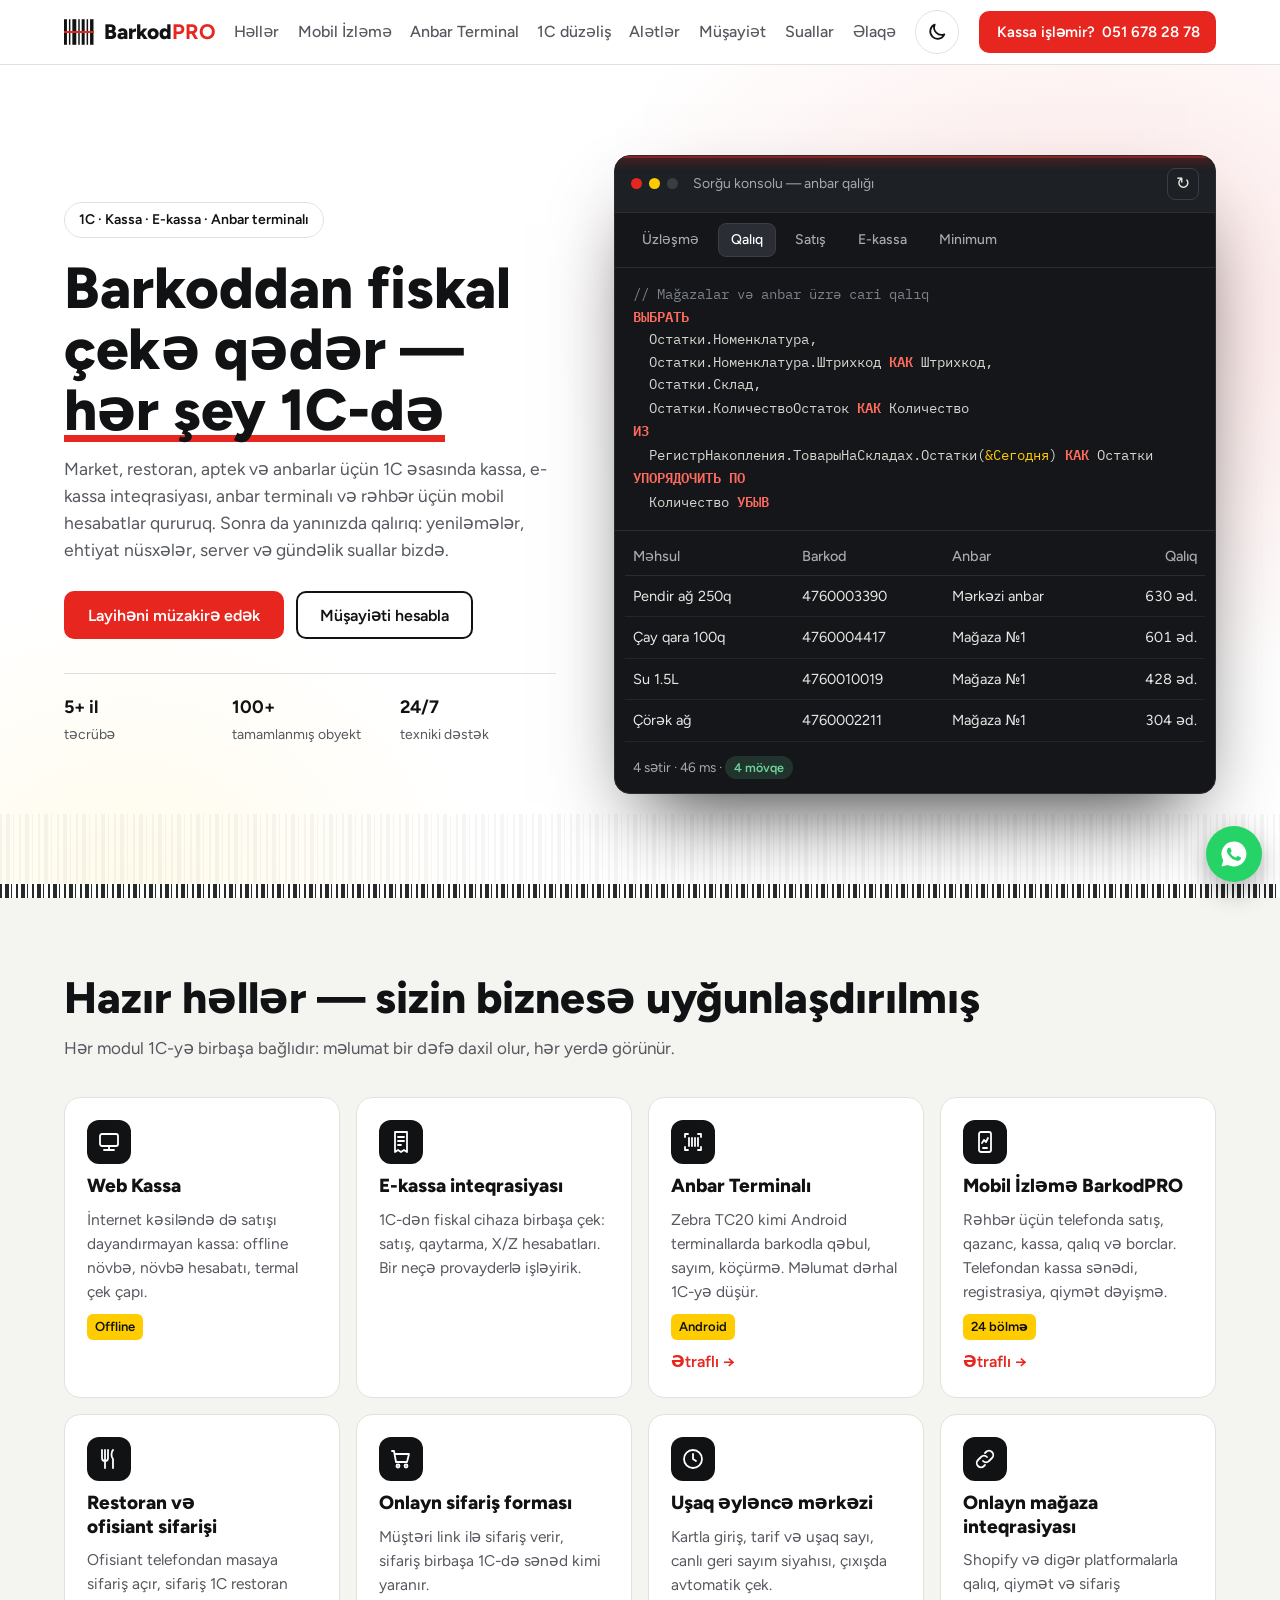
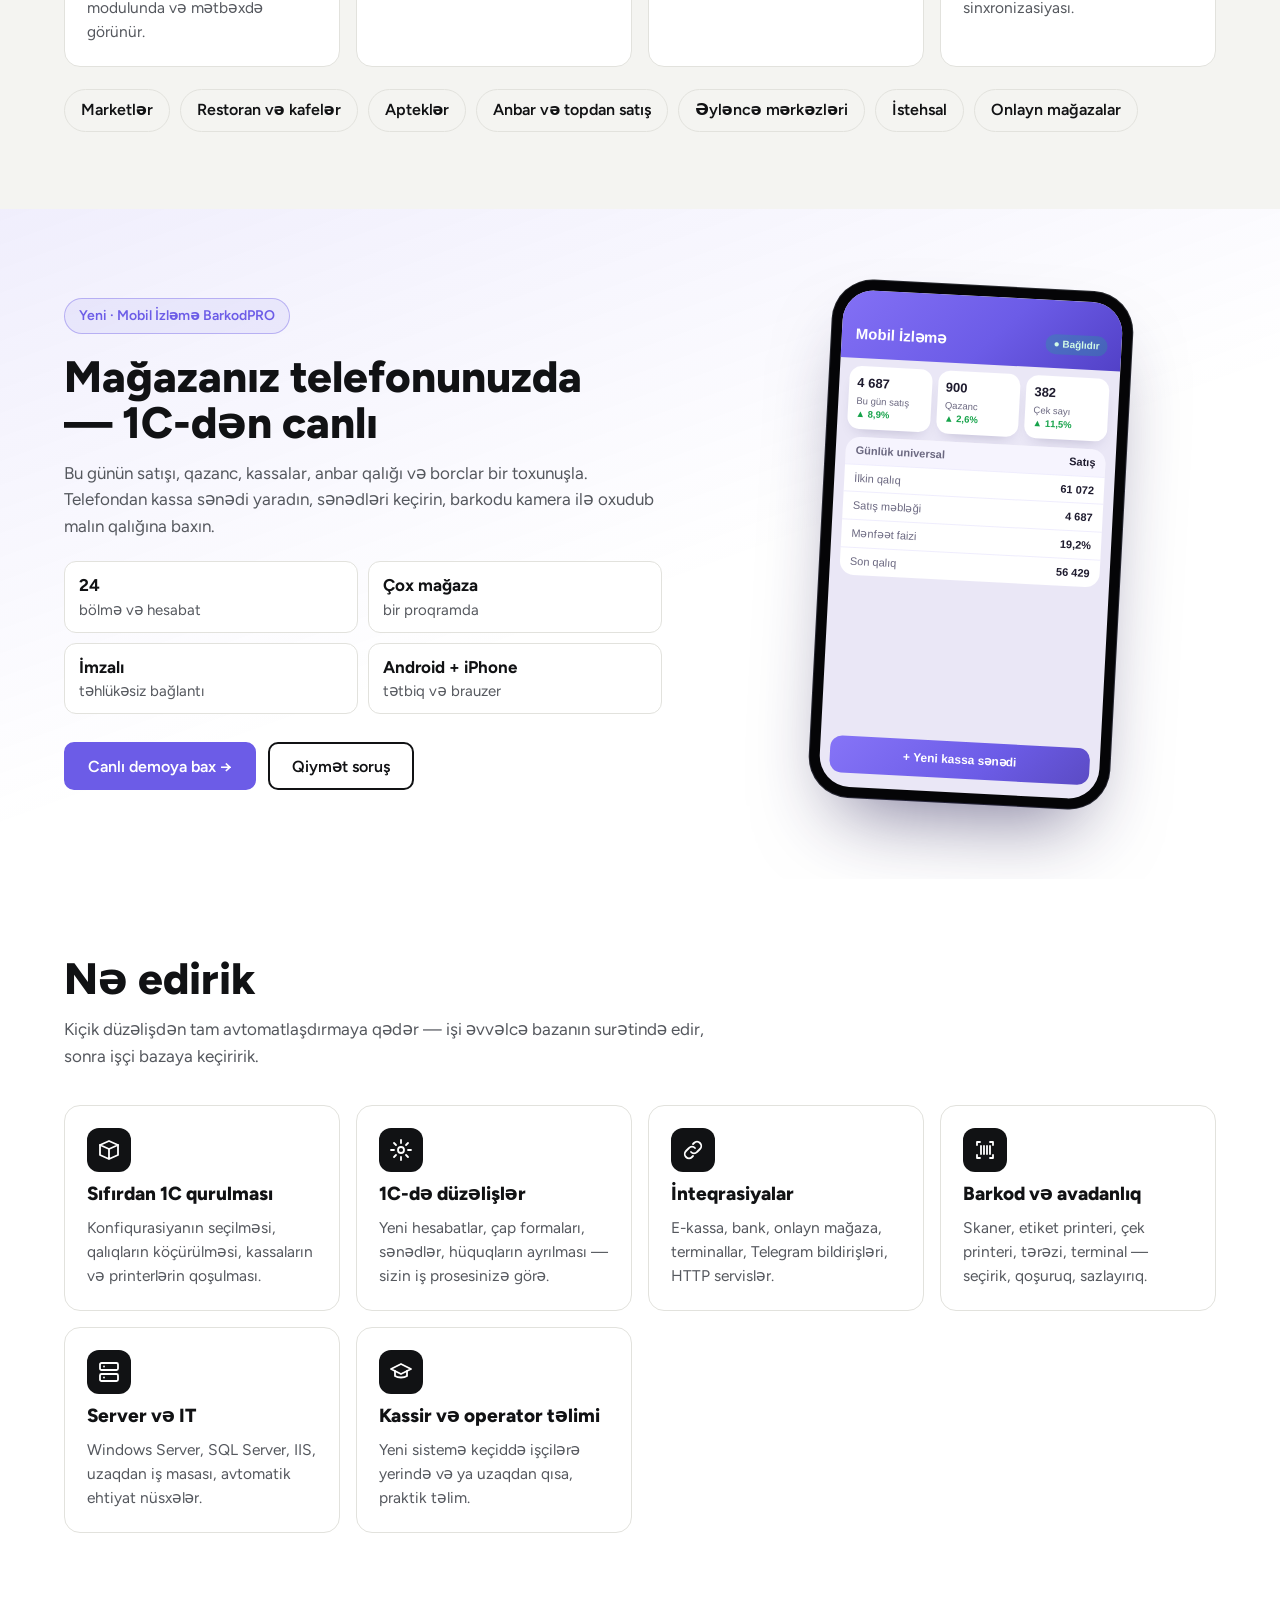
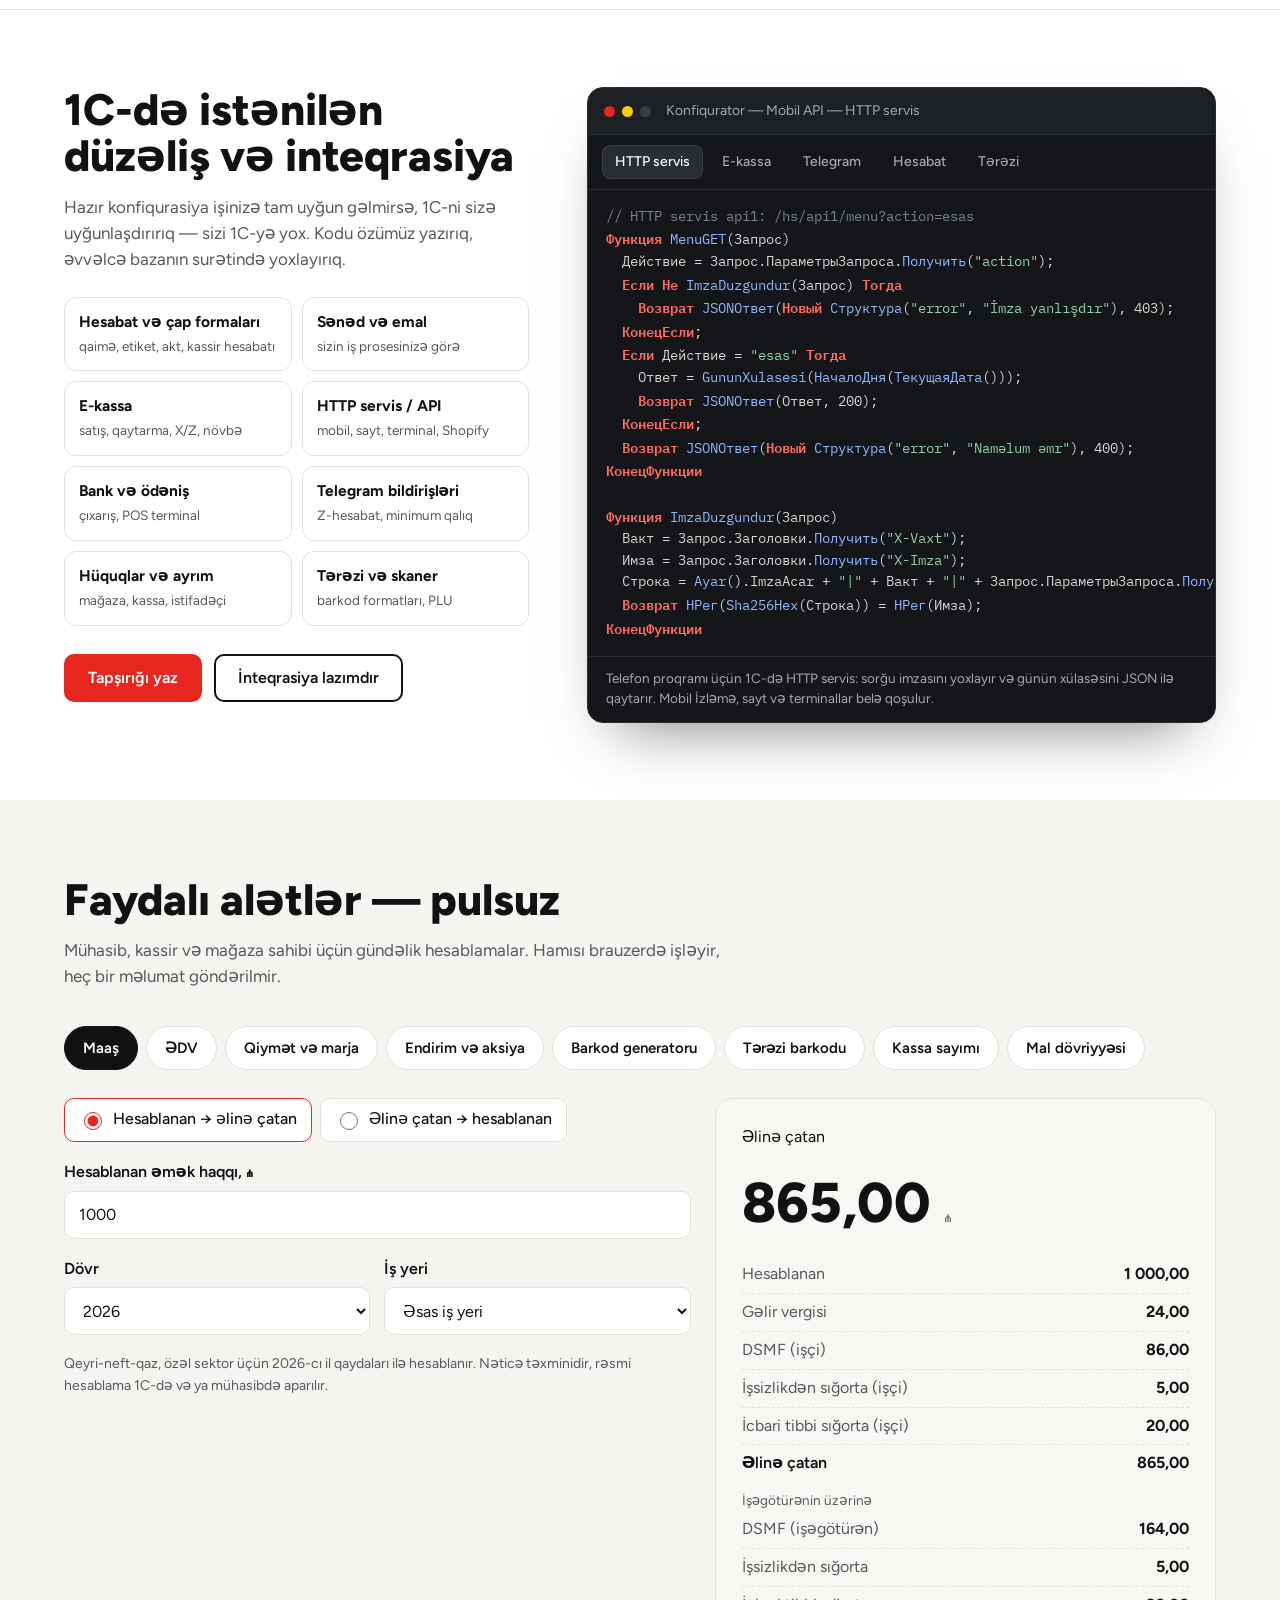
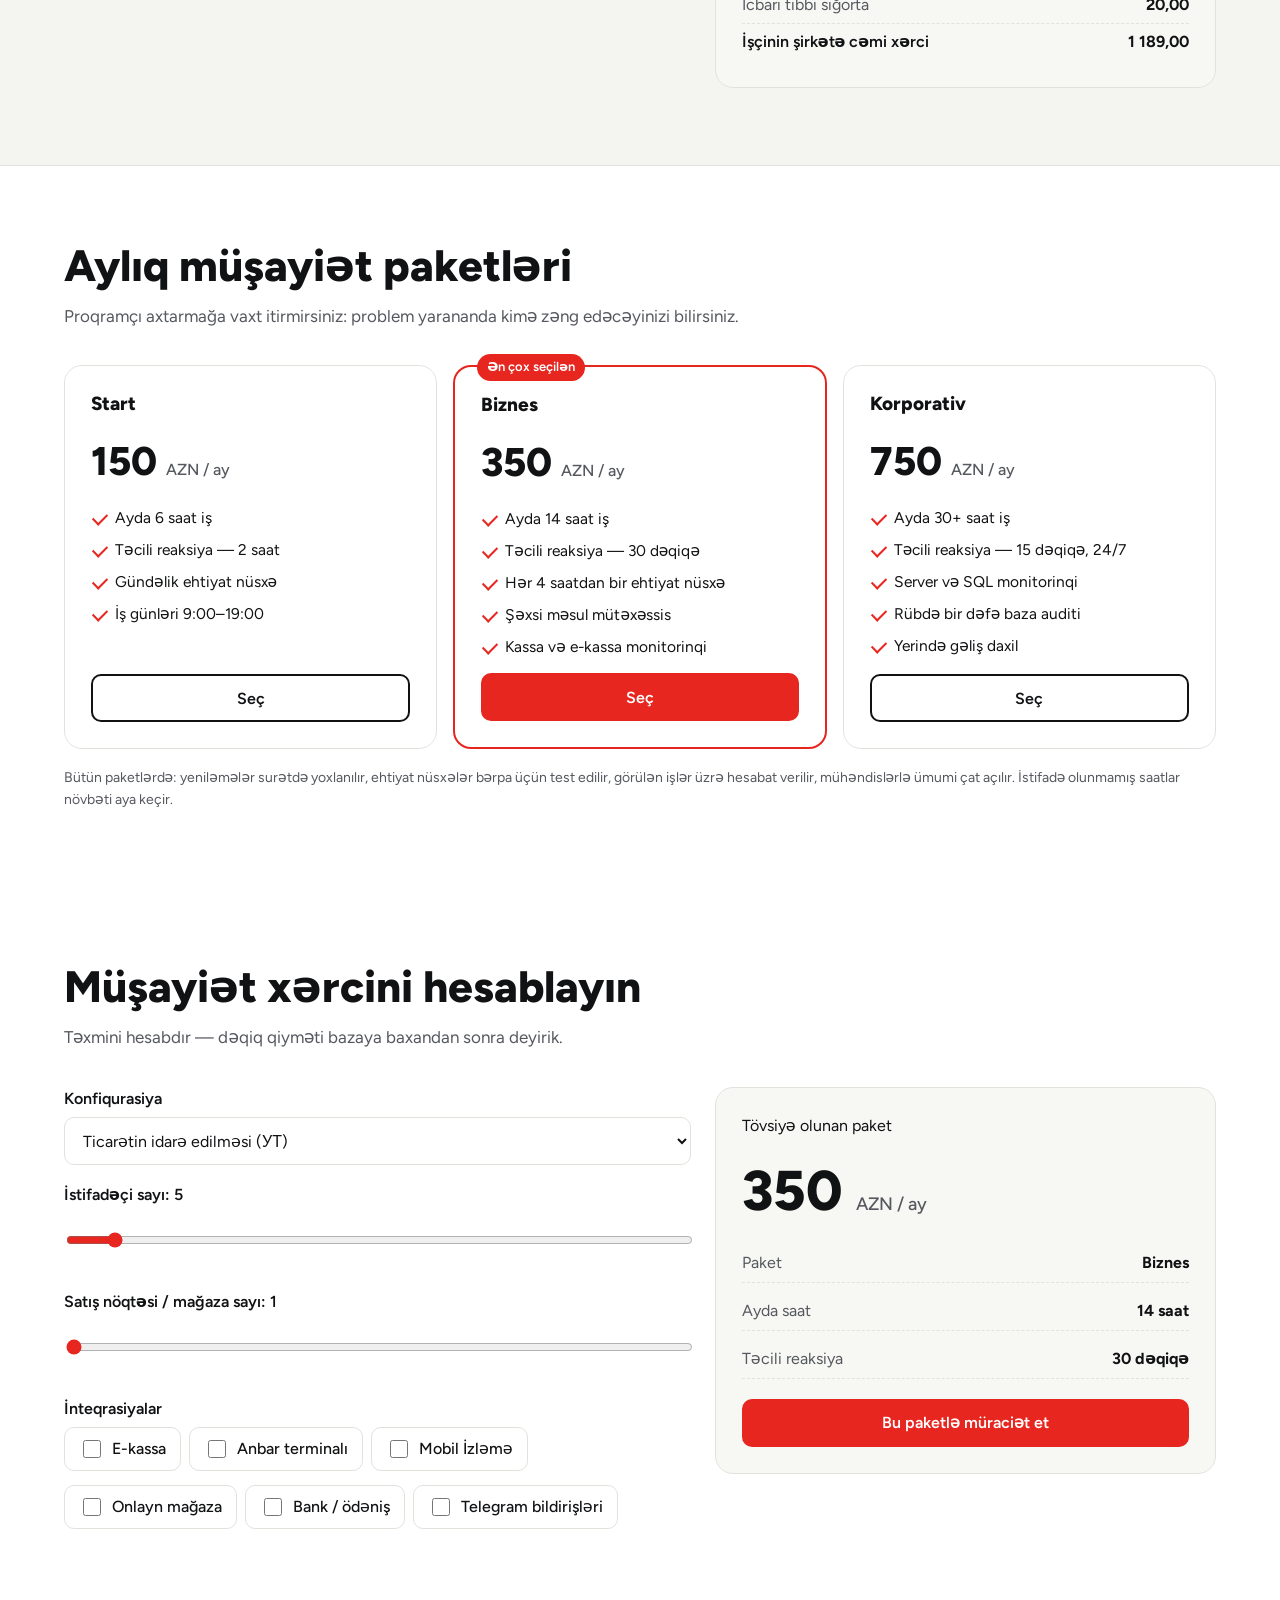
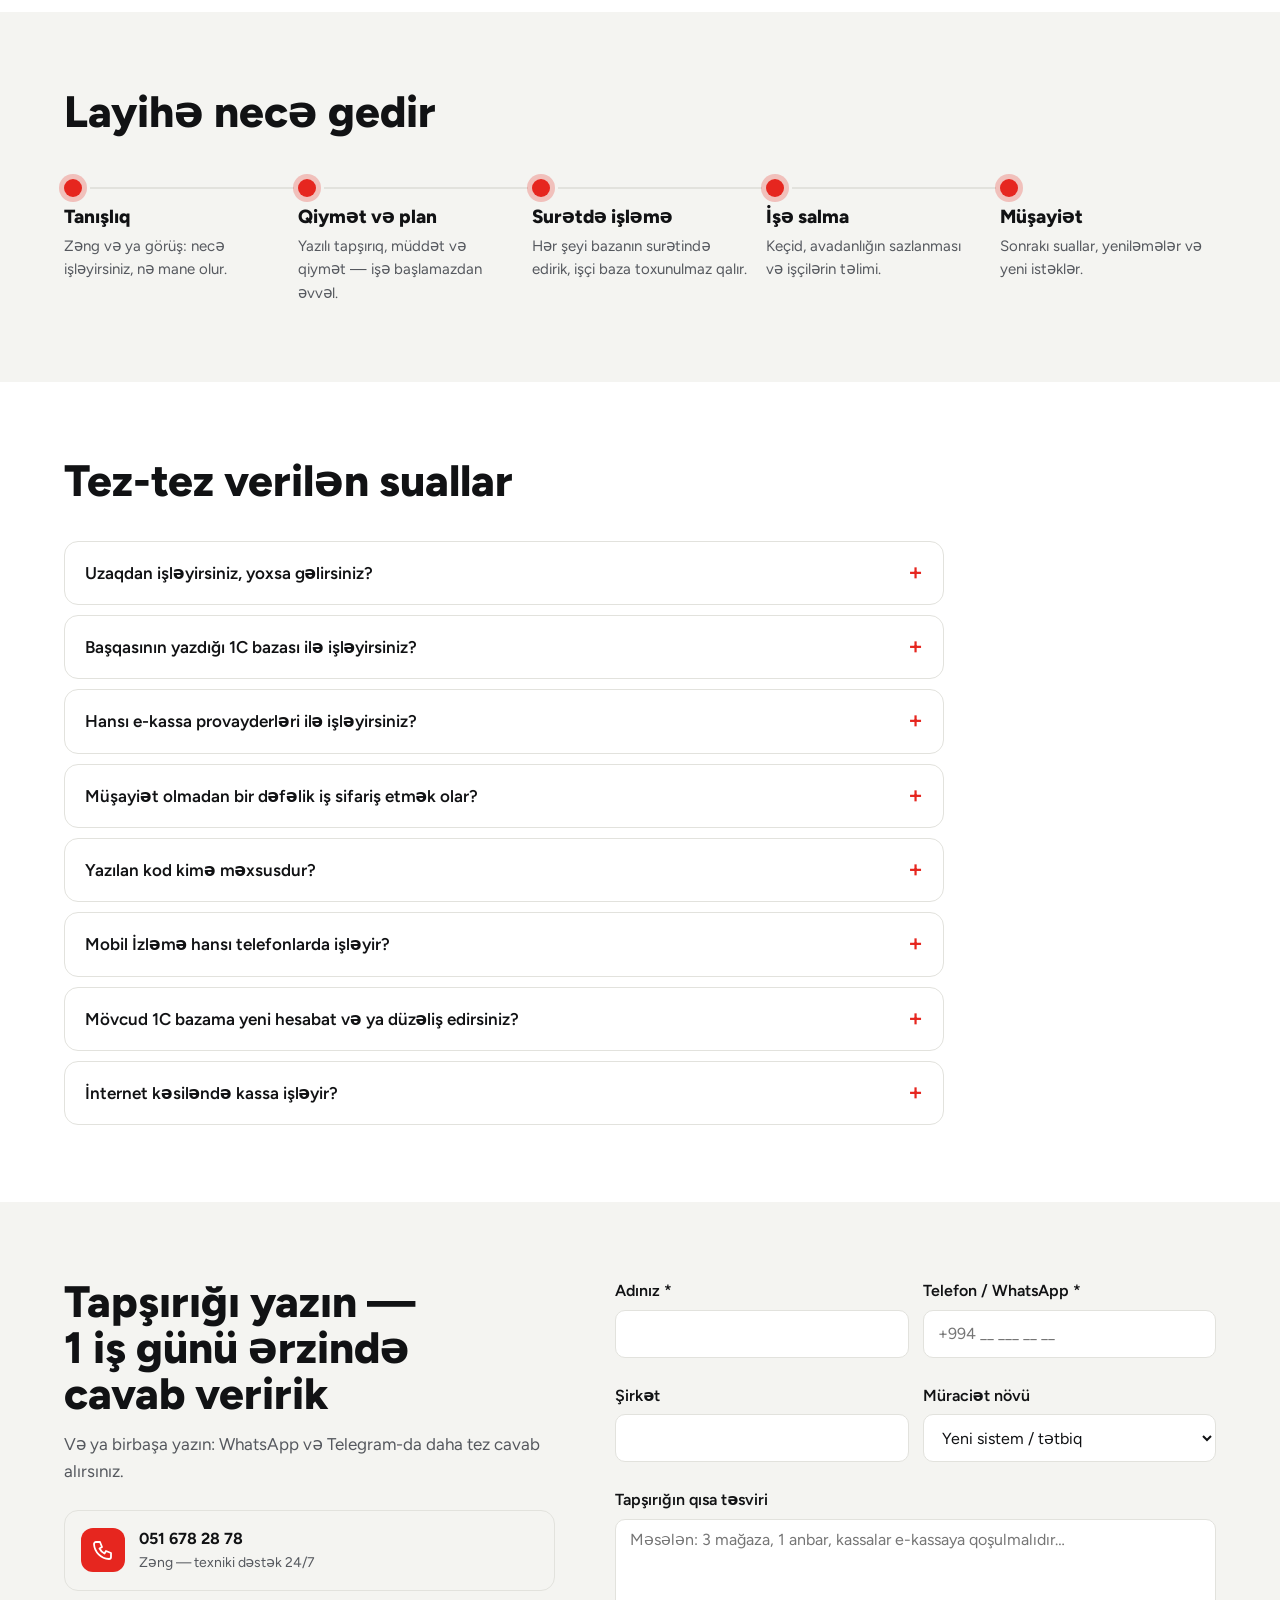
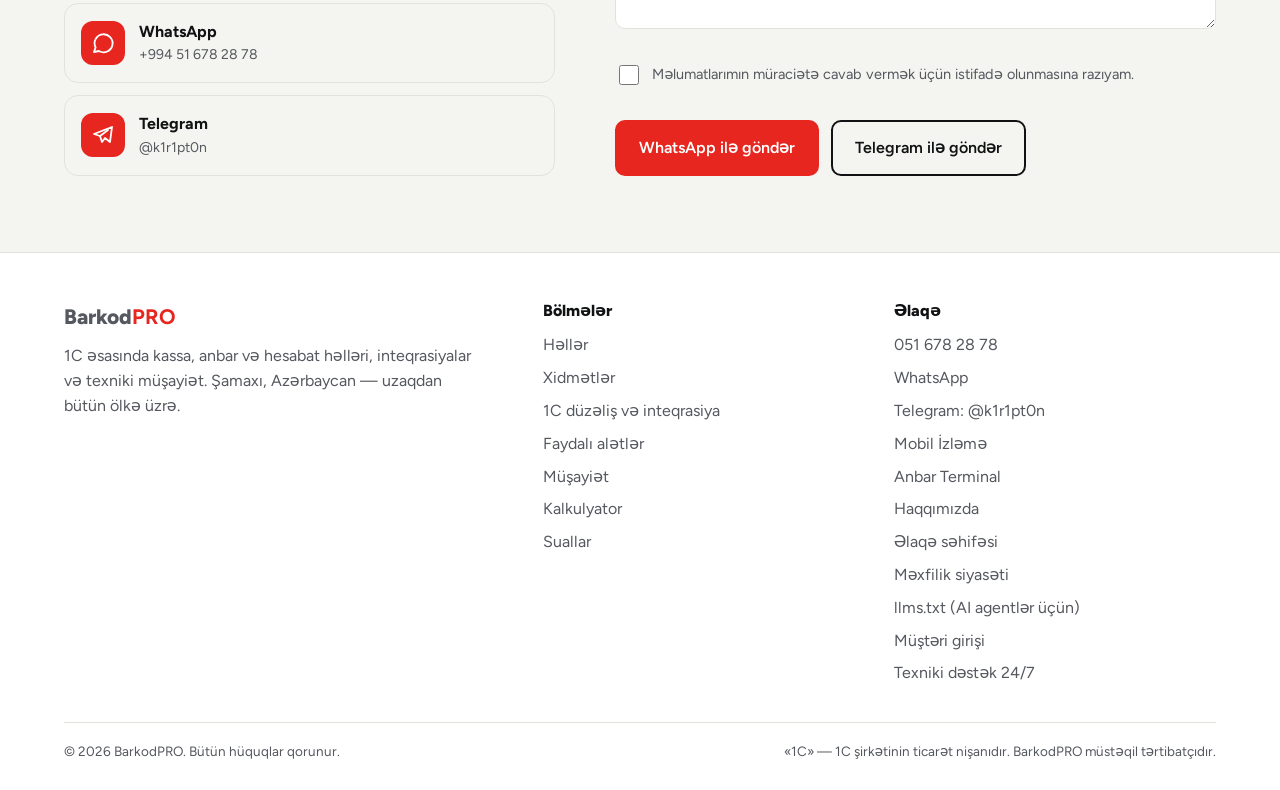
==== commit 2d1ac7ec: "GitHub linkini saytdan sil Co-Authored-By: Claude Opus 5.5 <noreply@anthropic.com> Claude-Session: h" ====
--- a/index.html
+++ b/index.html
@@ -20,7 +20,7 @@
 <link rel="alternate" type="text/plain" href="https://xeyalshixi.github.io/barkodpro/llms.txt" title="llms.txt">
 <link rel="sitemap" type="application/xml" href="https://xeyalshixi.github.io/barkodpro/sitemap.xml">
 <meta name="keywords" content="1C, 1C proqramçı, e-kassa inteqrasiyası, POS kassa, anbar terminalı, barkod, Mobil İzləmə, 1C düzəliş, 1C inteqrasiya, Azərbaycan">
-<script type="application/ld+json">{"@context": "https://schema.org", "@graph": [{"@type": ["Organization", "LocalBusiness"], "@id": "https://xeyalshixi.github.io/barkodpro/#org", "name": "BarkodPRO", "url": "https://xeyalshixi.github.io/barkodpro/", "logo": "https://xeyalshixi.github.io/barkodpro/assets/img/favicon.svg", "image": "https://xeyalshixi.github.io/barkodpro/assets/img/og-cover.png", "description": "1C:Enterprise əsasında kassa, e-kassa (fiskal cihaz) inteqrasiyası, anbar terminalı, Mobil İzləmə rəhbər tətbiqi, 1C düzəlişləri, inteqrasiyalar və aylıq texniki müşayiət. Market, restoran, aptek və anbarlar üçün.", "telephone": "+994516782878", "address": {"@type": "PostalAddress", "addressLocality": "Şamaxı", "addressCountry": "AZ"}, "areaServed": {"@type": "Country", "name": "Azerbaijan"}, "contactPoint": [{"@type": "ContactPoint", "telephone": "+994516782878", "contactType": "customer support", "availableLanguage": ["az", "ru"], "hoursAvailable": {"@type": "OpeningHoursSpecification", "dayOfWeek": ["Monday", "Tuesday", "Wednesday", "Thursday", "Friday", "Saturday", "Sunday"], "opens": "00:00", "closes": "23:59"}}, {"@type": "ContactPoint", "telephone": "+994516782878", "contactType": "sales", "availableLanguage": ["az", "ru"]}], "openingHours": "Mo-Su 00:00-24:00", "priceRange": "₼₼", "sameAs": ["https://t.me/k1r1pt0n", "https://wa.me/994516782878", "https://github.com/xeyalshixi/barkodpro"], "knowsAbout": ["1C:Enterprise", "1C proqramlaşdırma", "e-kassa inteqrasiyası", "POS kassa sistemi", "anbar terminalı", "barkod sistemləri", "1C HTTP servis", "Mobil İzləmə BarkodPRO"], "makesOffer": [{"@type": "Offer", "itemOffered": {"@type": "Service", "name": "1C quraşdırılması və düzəlişlər", "serviceType": "1C quraşdırılması və düzəlişlər"}}, {"@type": "Offer", "itemOffered": {"@type": "Service", "name": "E-kassa inteqrasiyası", "serviceType": "E-kassa inteqrasiyası"}}, {"@type": "Offer", "itemOffered": {"@type": "Service", "name": "POS kassa sistemi", "serviceType": "POS kassa sistemi"}}, {"@type": "Offer", "itemOffered": {"@type": "Service", "name": "Anbar terminalı", "serviceType": "Anbar terminalı"}}, {"@type": "Offer", "itemOffered": {"@type": "Service", "name": "Mobil İzləmə BarkodPRO", "serviceType": "Mobil İzləmə BarkodPRO"}}, {"@type": "Offer", "itemOffered": {"@type": "Service", "name": "1C inteqrasiyaları (HTTP servis, bank, onlayn mağaza, Telegram)", "serviceType": "1C inteqrasiyaları (HTTP servis, bank, onlayn mağaza, Telegram)"}}, {"@type": "Offer", "itemOffered": {"@type": "Service", "name": "Aylıq 1C müşayiəti", "serviceType": "Aylıq 1C müşayiəti"}}]}, {"@type": "WebSite", "@id": "https://xeyalshixi.github.io/barkodpro/#web", "url": "https://xeyalshixi.github.io/barkodpro/", "name": "BarkodPRO", "inLanguage": "az", "publisher": {"@id": "https://xeyalshixi.github.io/barkodpro/#org"}}]}</script>
+<script type="application/ld+json">{"@context": "https://schema.org", "@graph": [{"@type": ["Organization", "LocalBusiness"], "@id": "https://xeyalshixi.github.io/barkodpro/#org", "name": "BarkodPRO", "url": "https://xeyalshixi.github.io/barkodpro/", "logo": "https://xeyalshixi.github.io/barkodpro/assets/img/favicon.svg", "image": "https://xeyalshixi.github.io/barkodpro/assets/img/og-cover.png", "description": "1C:Enterprise əsasında kassa, e-kassa (fiskal cihaz) inteqrasiyası, anbar terminalı, Mobil İzləmə rəhbər tətbiqi, 1C düzəlişləri, inteqrasiyalar və aylıq texniki müşayiət. Market, restoran, aptek və anbarlar üçün.", "telephone": "+994516782878", "address": {"@type": "PostalAddress", "addressLocality": "Şamaxı", "addressCountry": "AZ"}, "areaServed": {"@type": "Country", "name": "Azerbaijan"}, "contactPoint": [{"@type": "ContactPoint", "telephone": "+994516782878", "contactType": "customer support", "availableLanguage": ["az", "ru"], "hoursAvailable": {"@type": "OpeningHoursSpecification", "dayOfWeek": ["Monday", "Tuesday", "Wednesday", "Thursday", "Friday", "Saturday", "Sunday"], "opens": "00:00", "closes": "23:59"}}, {"@type": "ContactPoint", "telephone": "+994516782878", "contactType": "sales", "availableLanguage": ["az", "ru"]}], "openingHours": "Mo-Su 00:00-24:00", "priceRange": "₼₼", "sameAs": ["https://t.me/k1r1pt0n", "https://wa.me/994516782878"], "knowsAbout": ["1C:Enterprise", "1C proqramlaşdırma", "e-kassa inteqrasiyası", "POS kassa sistemi", "anbar terminalı", "barkod sistemləri", "1C HTTP servis", "Mobil İzləmə BarkodPRO"], "makesOffer": [{"@type": "Offer", "itemOffered": {"@type": "Service", "name": "1C quraşdırılması və düzəlişlər", "serviceType": "1C quraşdırılması və düzəlişlər"}}, {"@type": "Offer", "itemOffered": {"@type": "Service", "name": "E-kassa inteqrasiyası", "serviceType": "E-kassa inteqrasiyası"}}, {"@type": "Offer", "itemOffered": {"@type": "Service", "name": "POS kassa sistemi", "serviceType": "POS kassa sistemi"}}, {"@type": "Offer", "itemOffered": {"@type": "Service", "name": "Anbar terminalı", "serviceType": "Anbar terminalı"}}, {"@type": "Offer", "itemOffered": {"@type": "Service", "name": "Mobil İzləmə BarkodPRO", "serviceType": "Mobil İzləmə BarkodPRO"}}, {"@type": "Offer", "itemOffered": {"@type": "Service", "name": "1C inteqrasiyaları (HTTP servis, bank, onlayn mağaza, Telegram)", "serviceType": "1C inteqrasiyaları (HTTP servis, bank, onlayn mağaza, Telegram)"}}, {"@type": "Offer", "itemOffered": {"@type": "Service", "name": "Aylıq 1C müşayiəti", "serviceType": "Aylıq 1C müşayiəti"}}]}, {"@type": "WebSite", "@id": "https://xeyalshixi.github.io/barkodpro/#web", "url": "https://xeyalshixi.github.io/barkodpro/", "name": "BarkodPRO", "inLanguage": "az", "publisher": {"@id": "https://xeyalshixi.github.io/barkodpro/#org"}}]}</script>
 <link rel="preconnect" href="https://fonts.googleapis.com">
 <link rel="preconnect" href="https://fonts.gstatic.com" crossorigin>
 <link href="https://fonts.googleapis.com/css2?family=Figtree:wght@400;500;600;800&family=IBM+Plex+Mono:wght@400;600&display=swap" rel="stylesheet">
@@ -554,7 +554,7 @@
         <p style="color:var(--hmute);margin-top:10px;max-width:42ch">1C əsasında kassa, anbar və hesabat həlləri, inteqrasiyalar və texniki müşayiət. Şamaxı, Azərbaycan — uzaqdan bütün ölkə üzrə.</p>
       </div>
       <div><h3>Bölmələr</h3><a href="#heller">Həllər</a><a href="#xidmetler">Xidmətlər</a><a href="#inteqrasiya">1C düzəliş və inteqrasiya</a><a href="#aletler">Faydalı alətlər</a><a href="#musayiet">Müşayiət</a><a href="#kalkulyator">Kalkulyator</a><a href="#sual">Suallar</a></div>
-      <div><h3>Əlaqə</h3><a href="tel:+994516782878">051 678 28 78</a><a href="https://wa.me/994516782878" target="_blank" rel="noopener">WhatsApp</a><a href="https://t.me/k1r1pt0n" target="_blank" rel="noopener">Telegram: @k1r1pt0n</a><a href="mobil-izleme.html">Mobil İzləmə</a><a href="anbar-terminal.html">Anbar Terminal</a><a href="about.html">Haqqımızda</a><a href="contact.html">Əlaqə səhifəsi</a><a href="privacy.html">Məxfilik siyasəti</a><a href="https://github.com/xeyalshixi/barkodpro" target="_blank" rel="noopener">GitHub</a><a href="llms.txt">llms.txt (AI agentlər üçün)</a><a href="login.html">Müştəri girişi</a><a href="#elaqe">Texniki dəstək 24/7</a></div>
+      <div><h3>Əlaqə</h3><a href="tel:+994516782878">051 678 28 78</a><a href="https://wa.me/994516782878" target="_blank" rel="noopener">WhatsApp</a><a href="https://t.me/k1r1pt0n" target="_blank" rel="noopener">Telegram: @k1r1pt0n</a><a href="mobil-izleme.html">Mobil İzləmə</a><a href="anbar-terminal.html">Anbar Terminal</a><a href="about.html">Haqqımızda</a><a href="contact.html">Əlaqə səhifəsi</a><a href="privacy.html">Məxfilik siyasəti</a><a href="llms.txt">llms.txt (AI agentlər üçün)</a><a href="login.html">Müştəri girişi</a><a href="#elaqe">Texniki dəstək 24/7</a></div>
     </div>
     <div class="legal"><span>© <span id="yr">2026</span> BarkodPRO. Bütün hüquqlar qorunur.</span><span>«1C» — 1C şirkətinin ticarət nişanıdır. BarkodPRO müstəqil tərtibatçıdır.</span></div>
   </div>
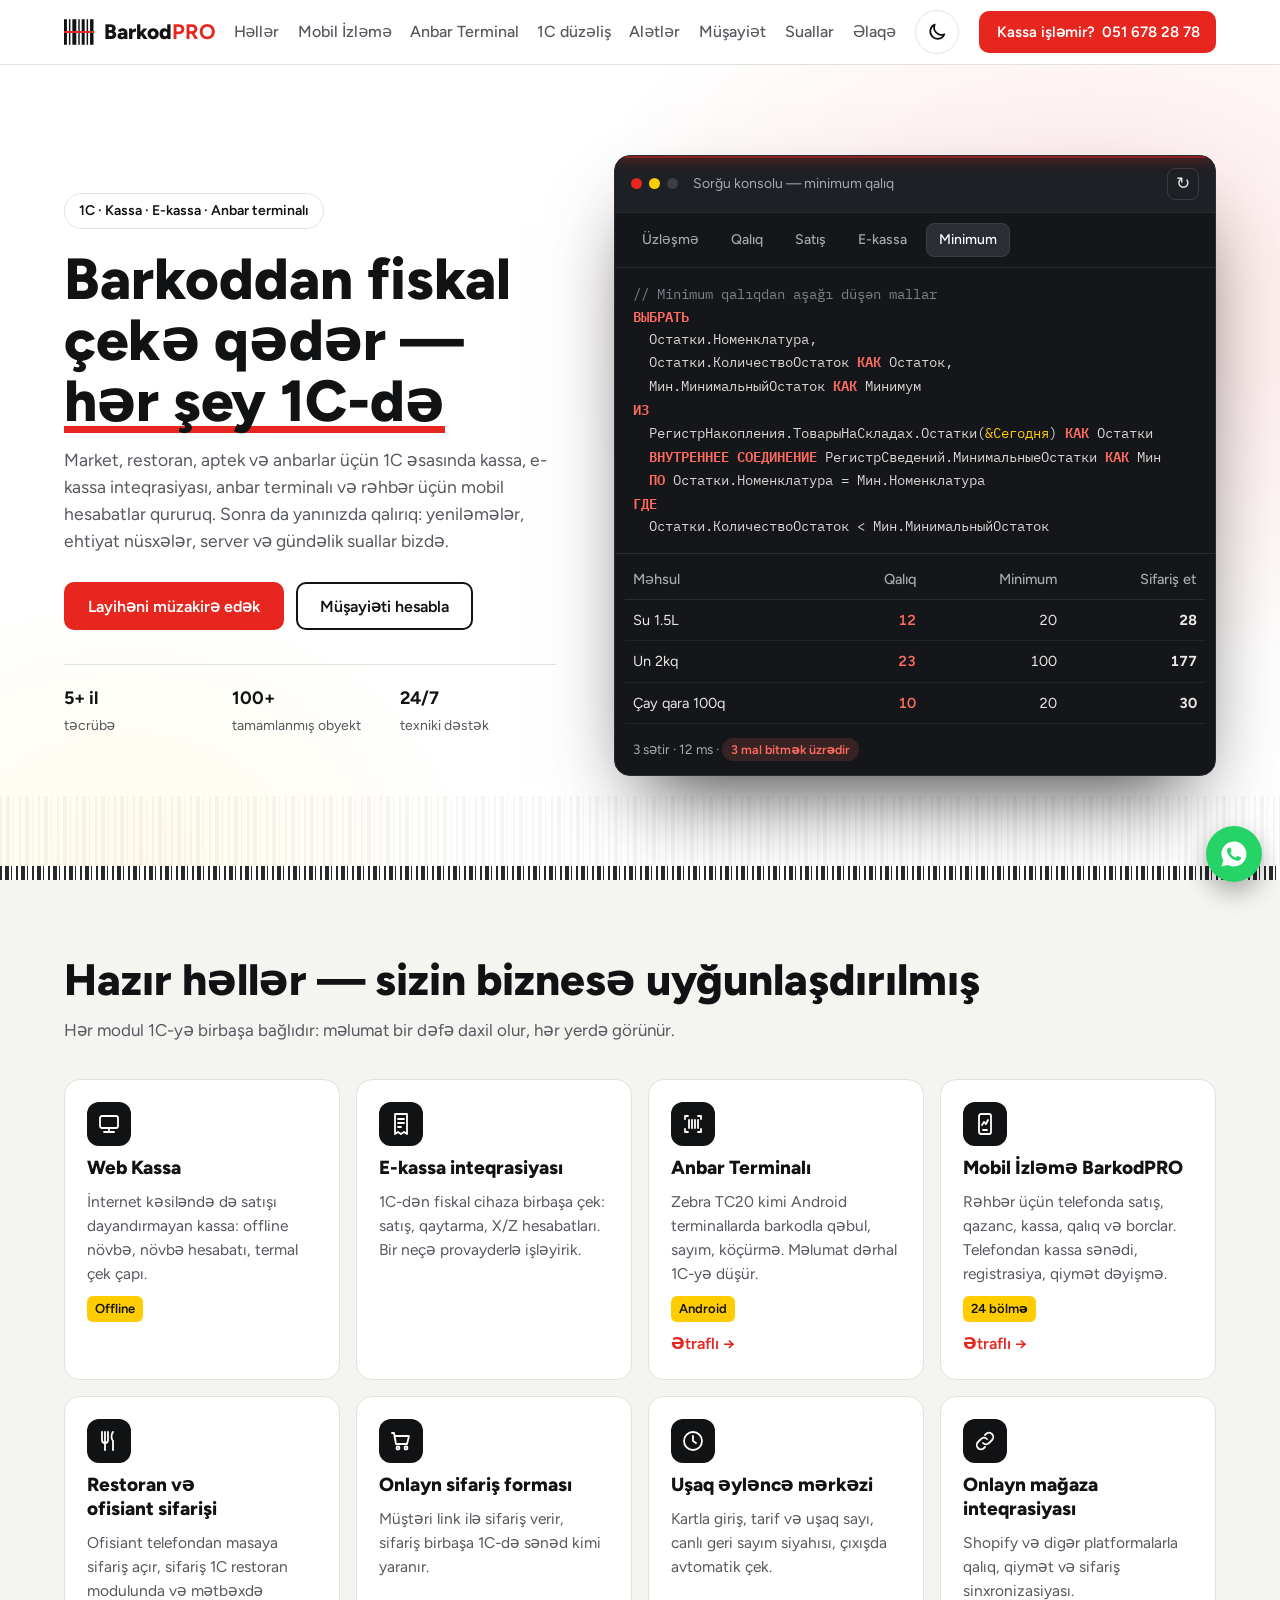
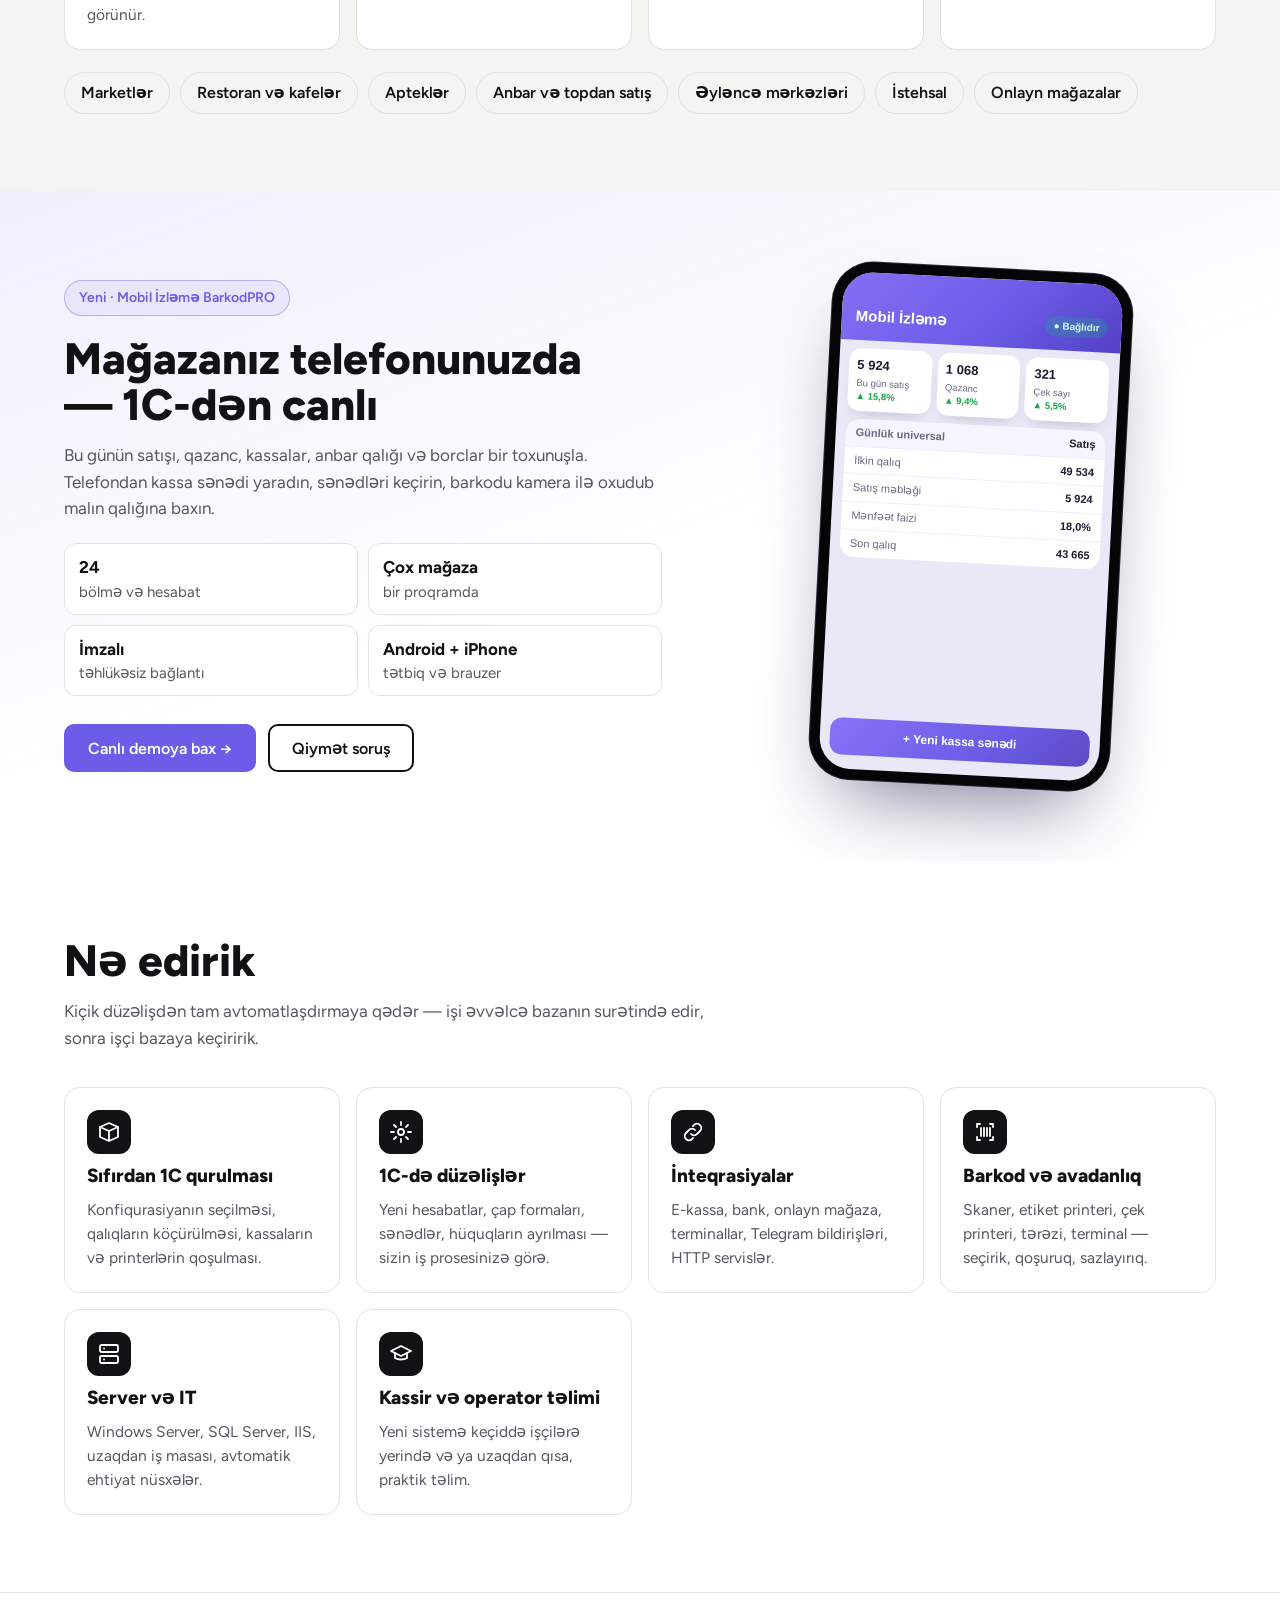
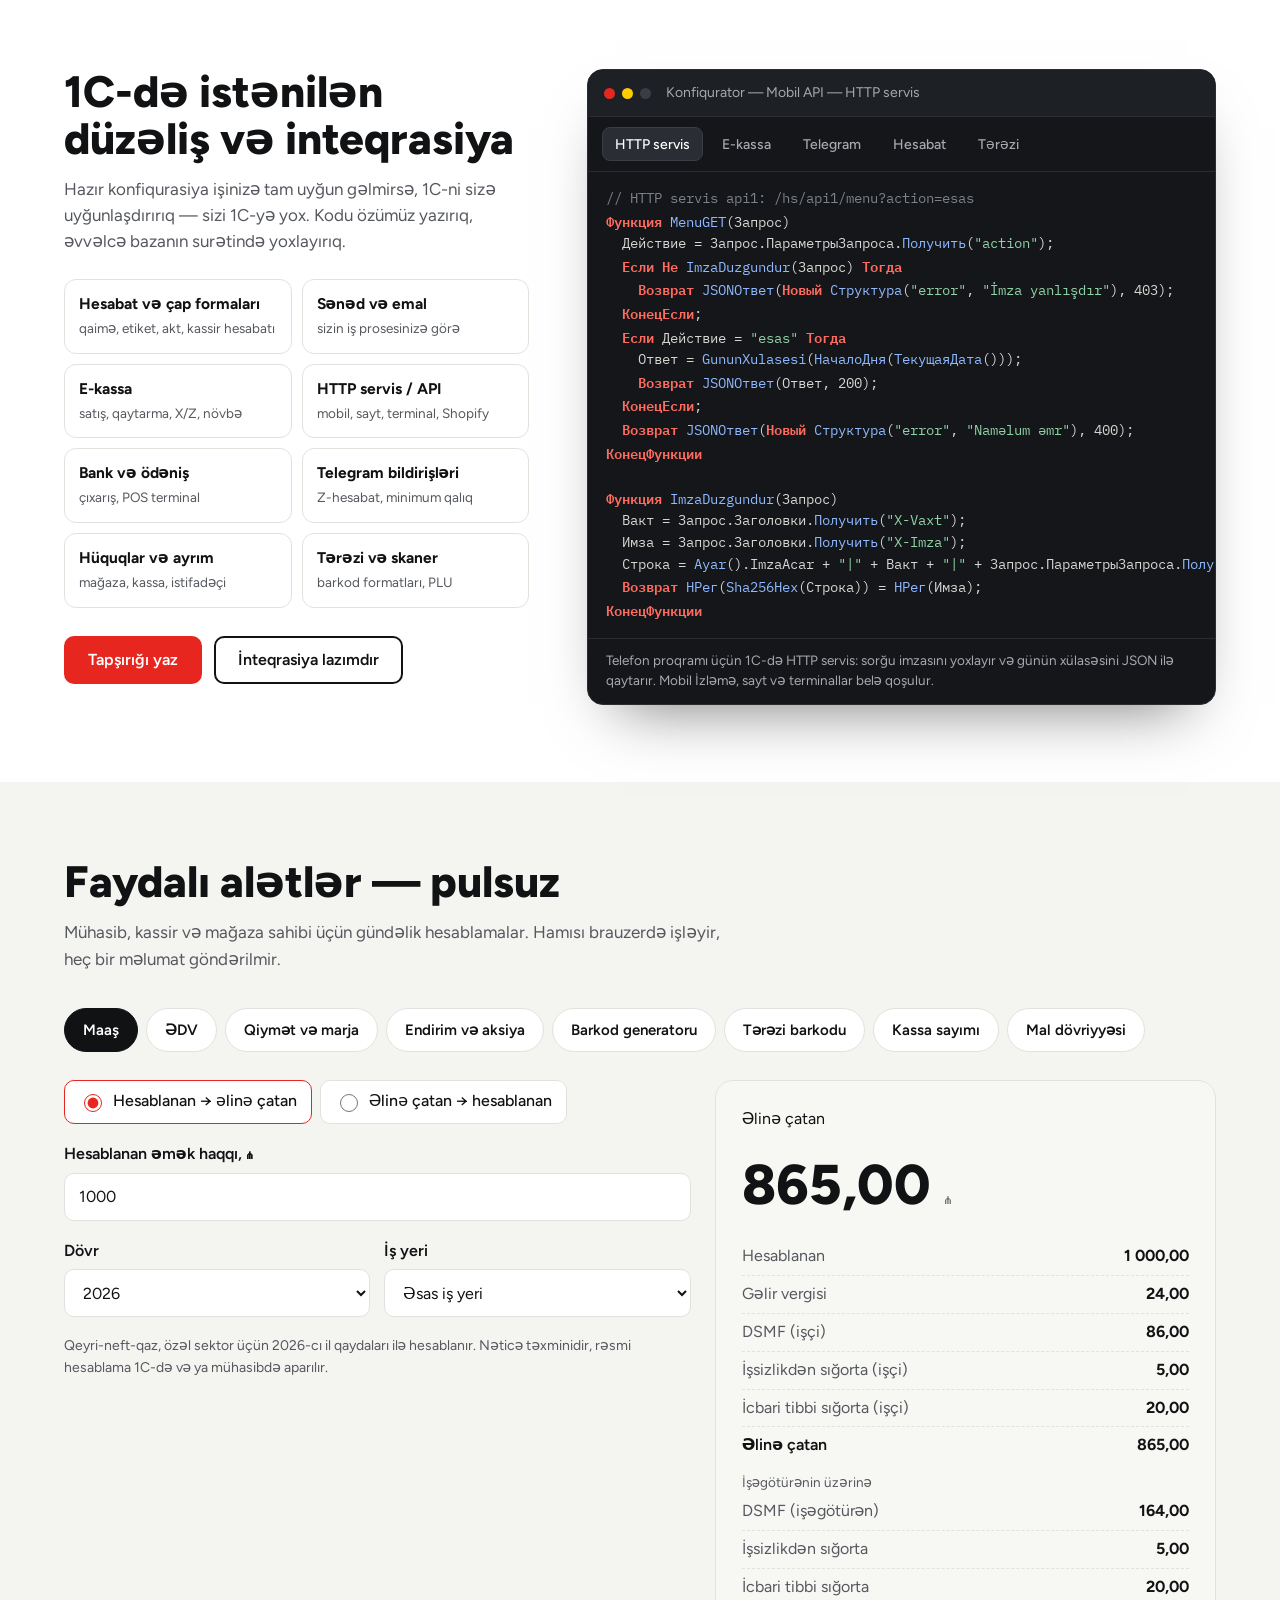
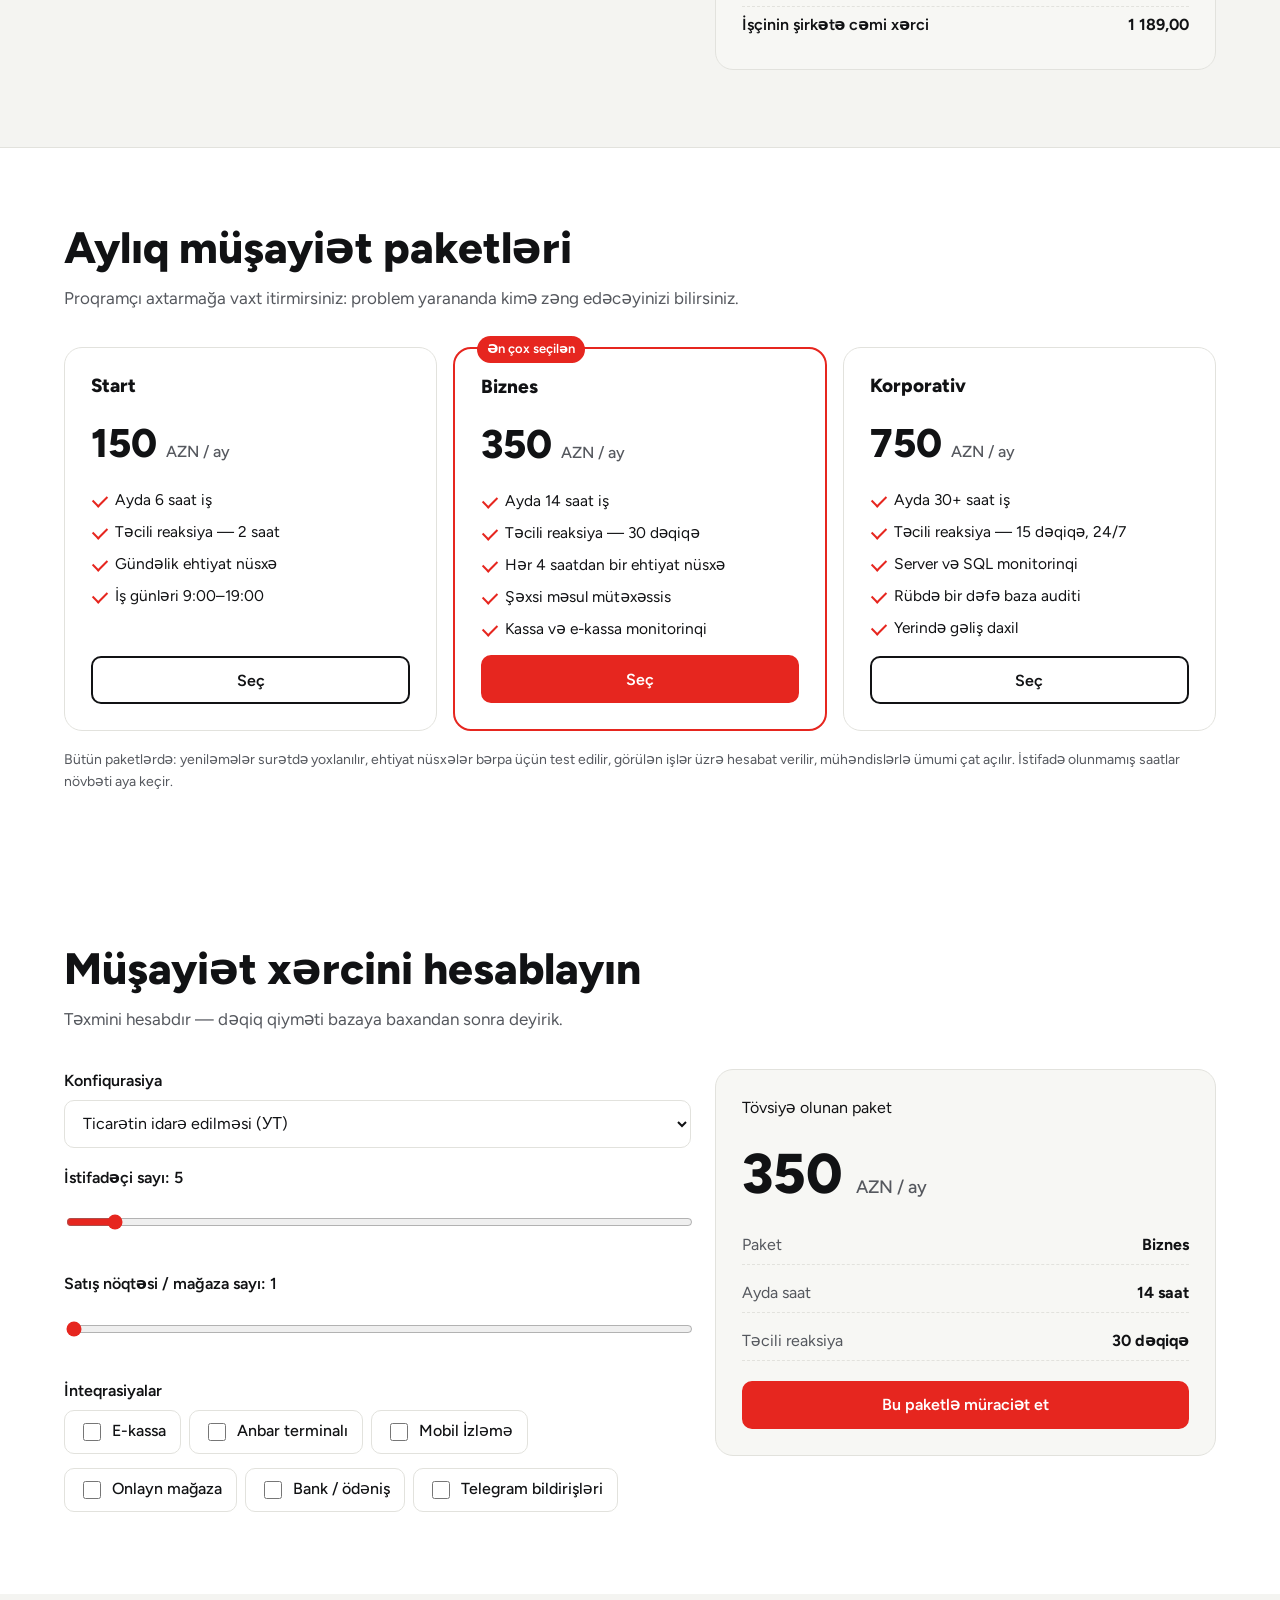
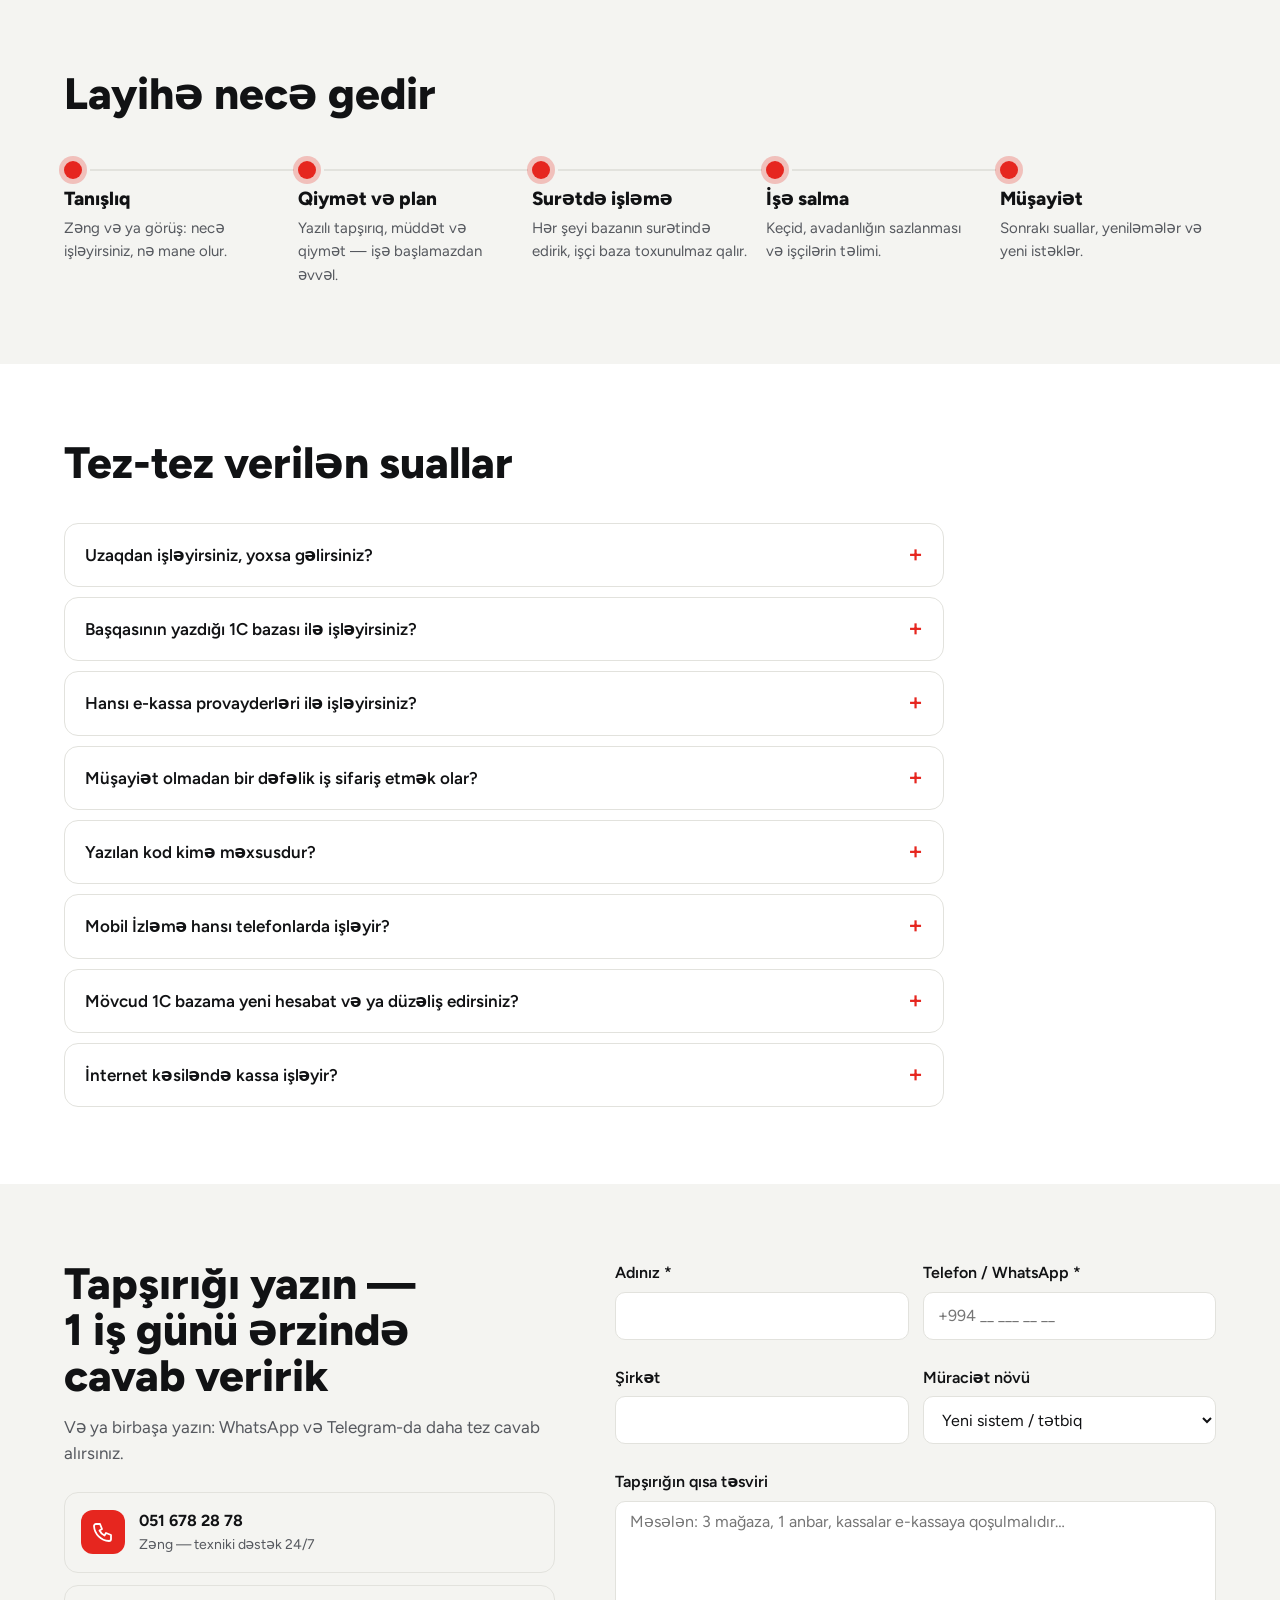
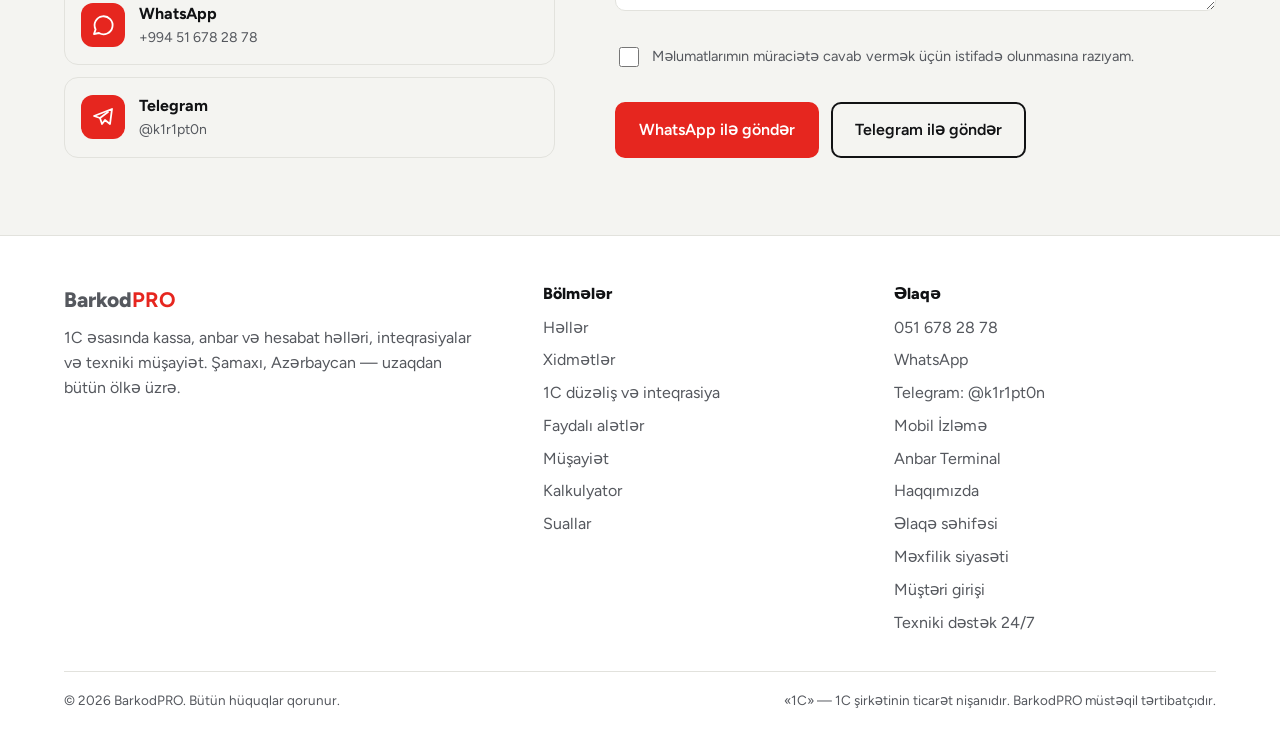
==== commit 3d84b9d2: "Footerdən llms.txt linkini gizlət (head-dəki link qalır) Co-Authored-By: Claude Opus 5.5 <noreply@an" ====
--- a/index.html
+++ b/index.html
@@ -554,7 +554,7 @@
         <p style="color:var(--hmute);margin-top:10px;max-width:42ch">1C əsasında kassa, anbar və hesabat həlləri, inteqrasiyalar və texniki müşayiət. Şamaxı, Azərbaycan — uzaqdan bütün ölkə üzrə.</p>
       </div>
       <div><h3>Bölmələr</h3><a href="#heller">Həllər</a><a href="#xidmetler">Xidmətlər</a><a href="#inteqrasiya">1C düzəliş və inteqrasiya</a><a href="#aletler">Faydalı alətlər</a><a href="#musayiet">Müşayiət</a><a href="#kalkulyator">Kalkulyator</a><a href="#sual">Suallar</a></div>
-      <div><h3>Əlaqə</h3><a href="tel:+994516782878">051 678 28 78</a><a href="https://wa.me/994516782878" target="_blank" rel="noopener">WhatsApp</a><a href="https://t.me/k1r1pt0n" target="_blank" rel="noopener">Telegram: @k1r1pt0n</a><a href="mobil-izleme.html">Mobil İzləmə</a><a href="anbar-terminal.html">Anbar Terminal</a><a href="about.html">Haqqımızda</a><a href="contact.html">Əlaqə səhifəsi</a><a href="privacy.html">Məxfilik siyasəti</a><a href="llms.txt">llms.txt (AI agentlər üçün)</a><a href="login.html">Müştəri girişi</a><a href="#elaqe">Texniki dəstək 24/7</a></div>
+      <div><h3>Əlaqə</h3><a href="tel:+994516782878">051 678 28 78</a><a href="https://wa.me/994516782878" target="_blank" rel="noopener">WhatsApp</a><a href="https://t.me/k1r1pt0n" target="_blank" rel="noopener">Telegram: @k1r1pt0n</a><a href="mobil-izleme.html">Mobil İzləmə</a><a href="anbar-terminal.html">Anbar Terminal</a><a href="about.html">Haqqımızda</a><a href="contact.html">Əlaqə səhifəsi</a><a href="privacy.html">Məxfilik siyasəti</a><a href="login.html">Müştəri girişi</a><a href="#elaqe">Texniki dəstək 24/7</a></div>
     </div>
     <div class="legal"><span>© <span id="yr">2026</span> BarkodPRO. Bütün hüquqlar qorunur.</span><span>«1C» — 1C şirkətinin ticarət nişanıdır. BarkodPRO müstəqil tərtibatçıdır.</span></div>
   </div>
